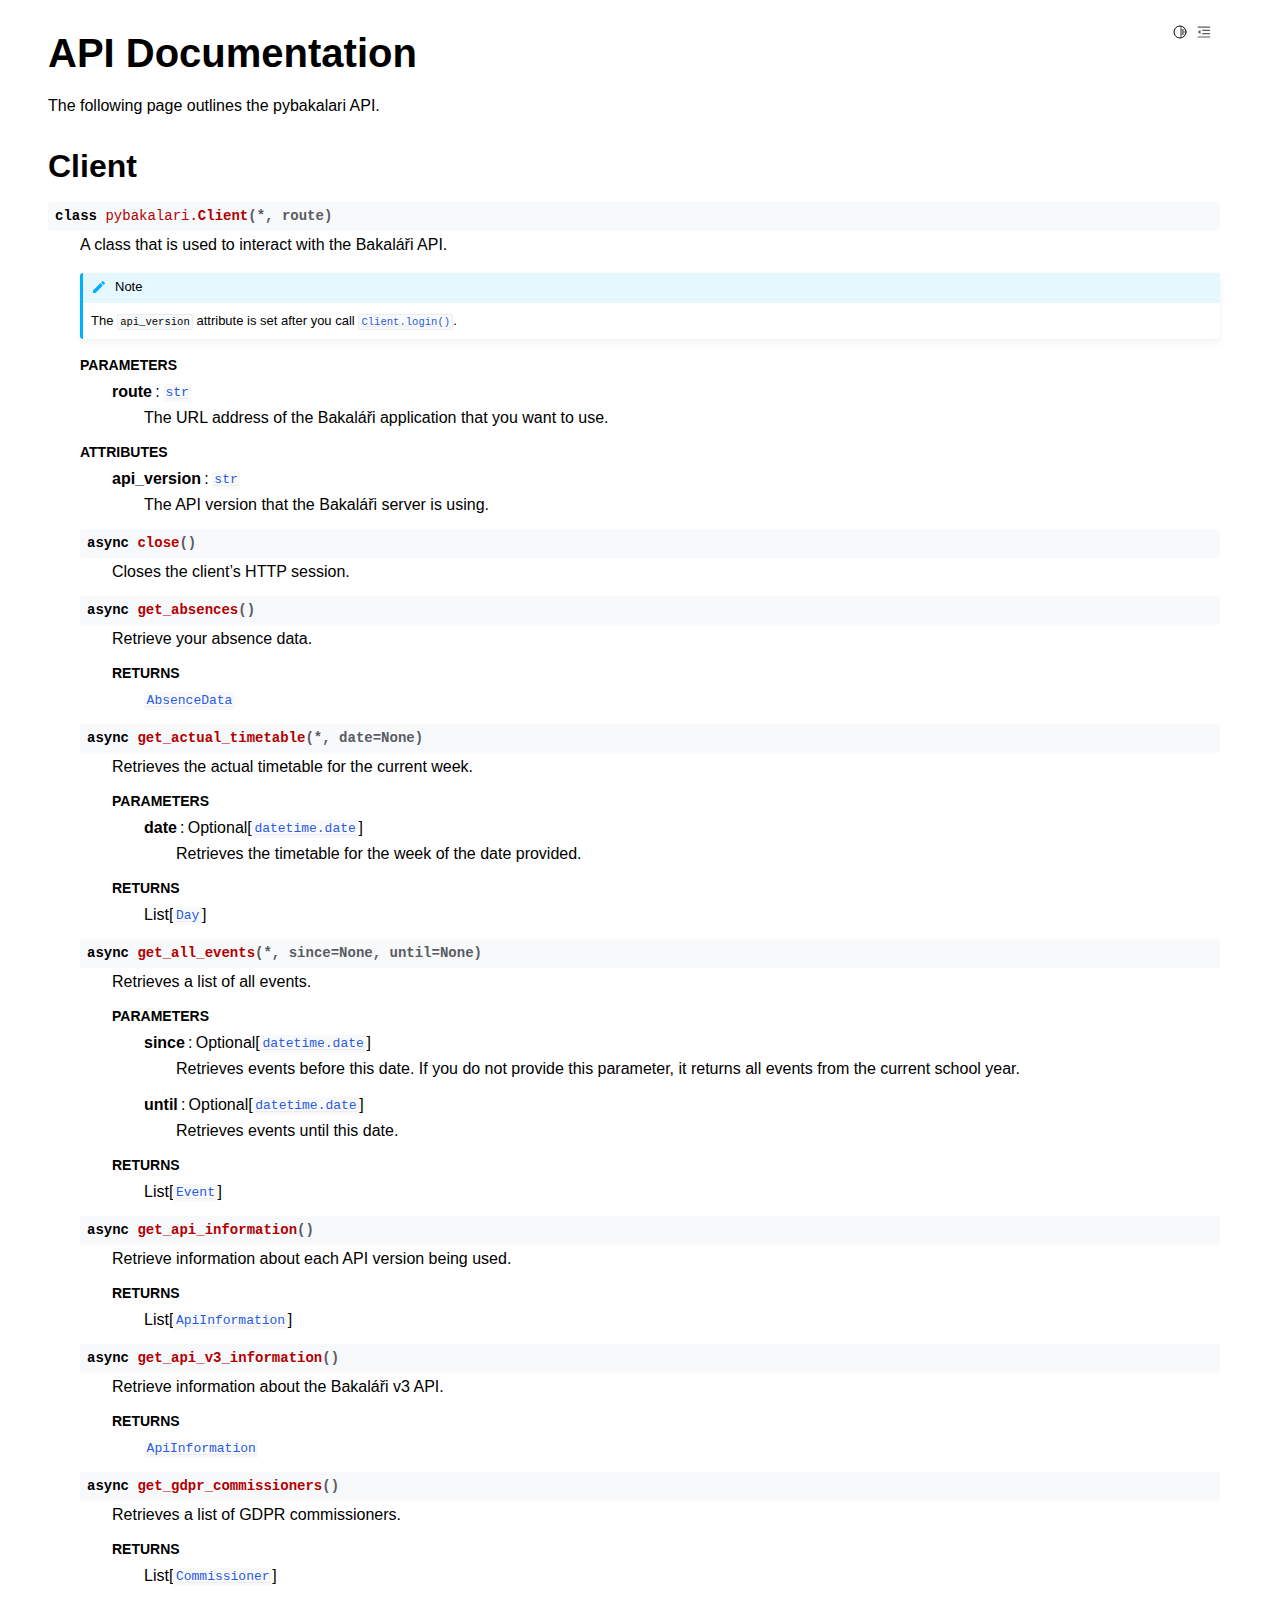
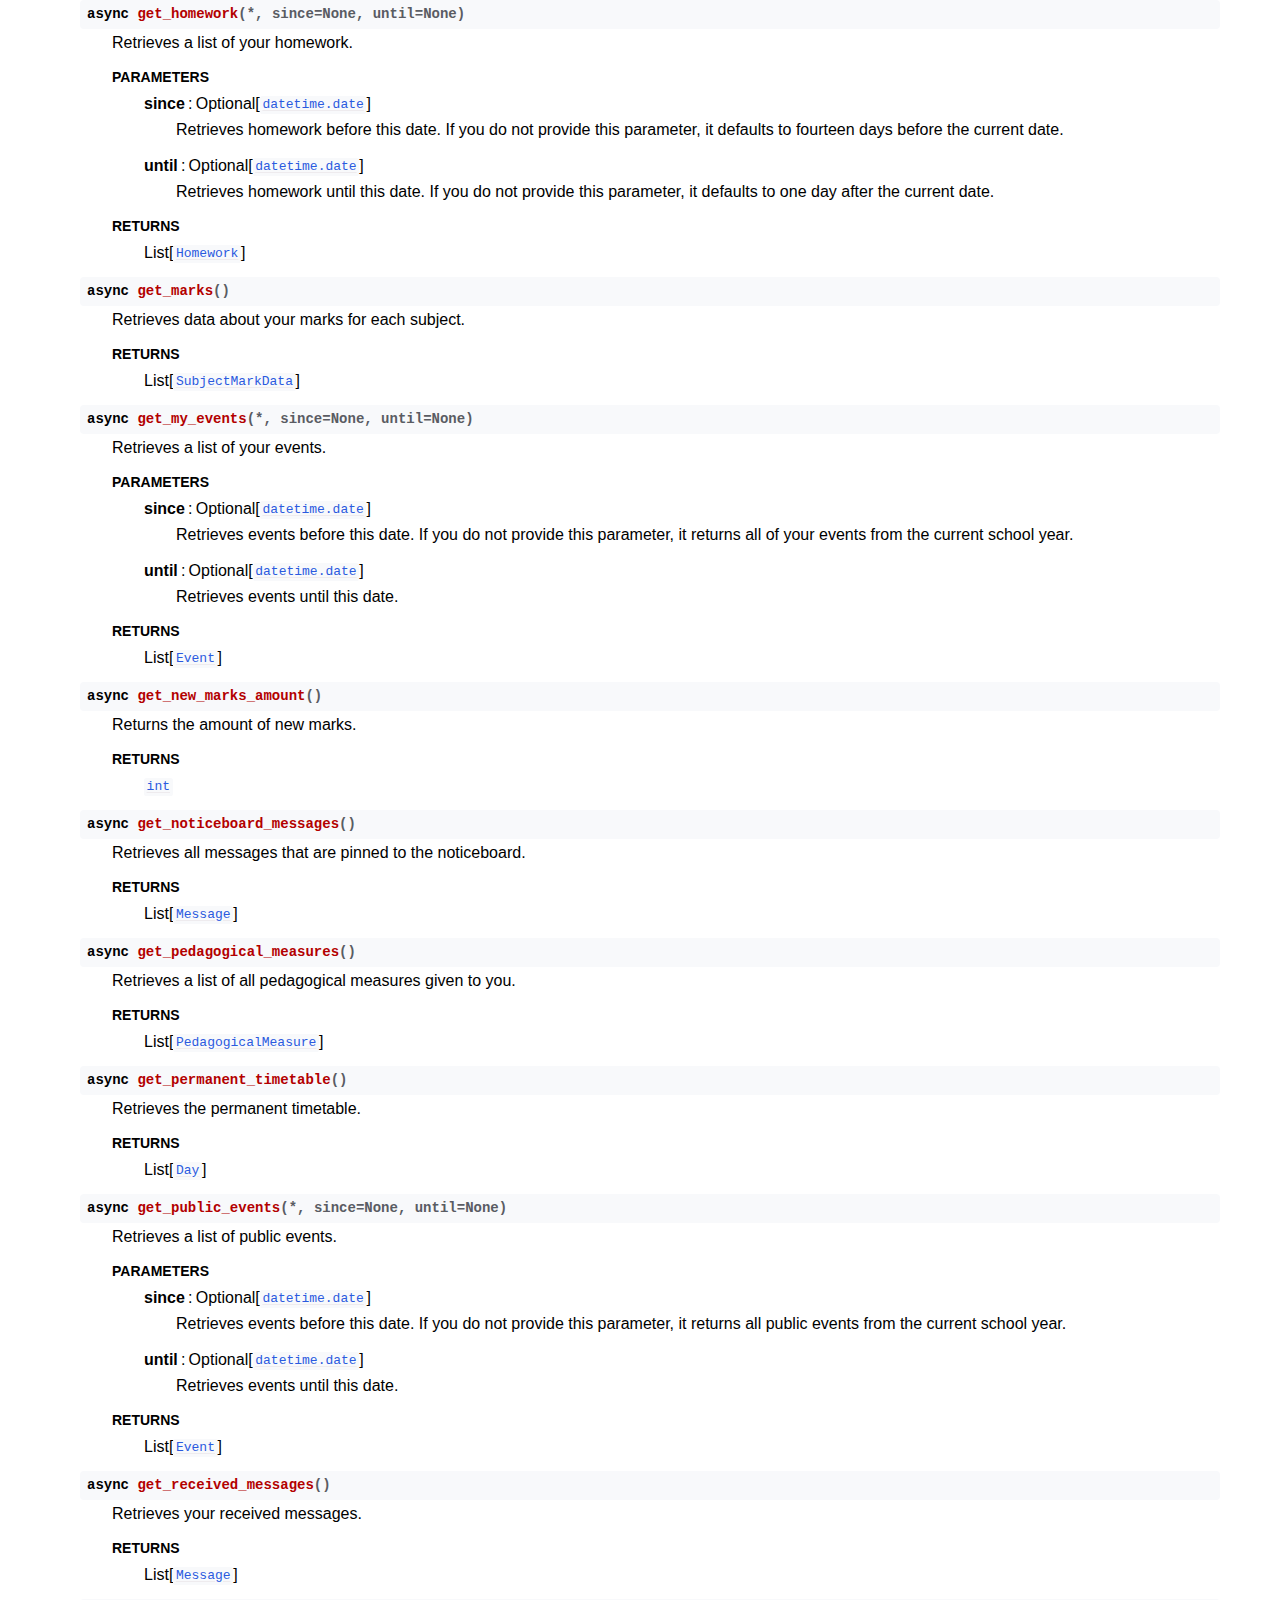
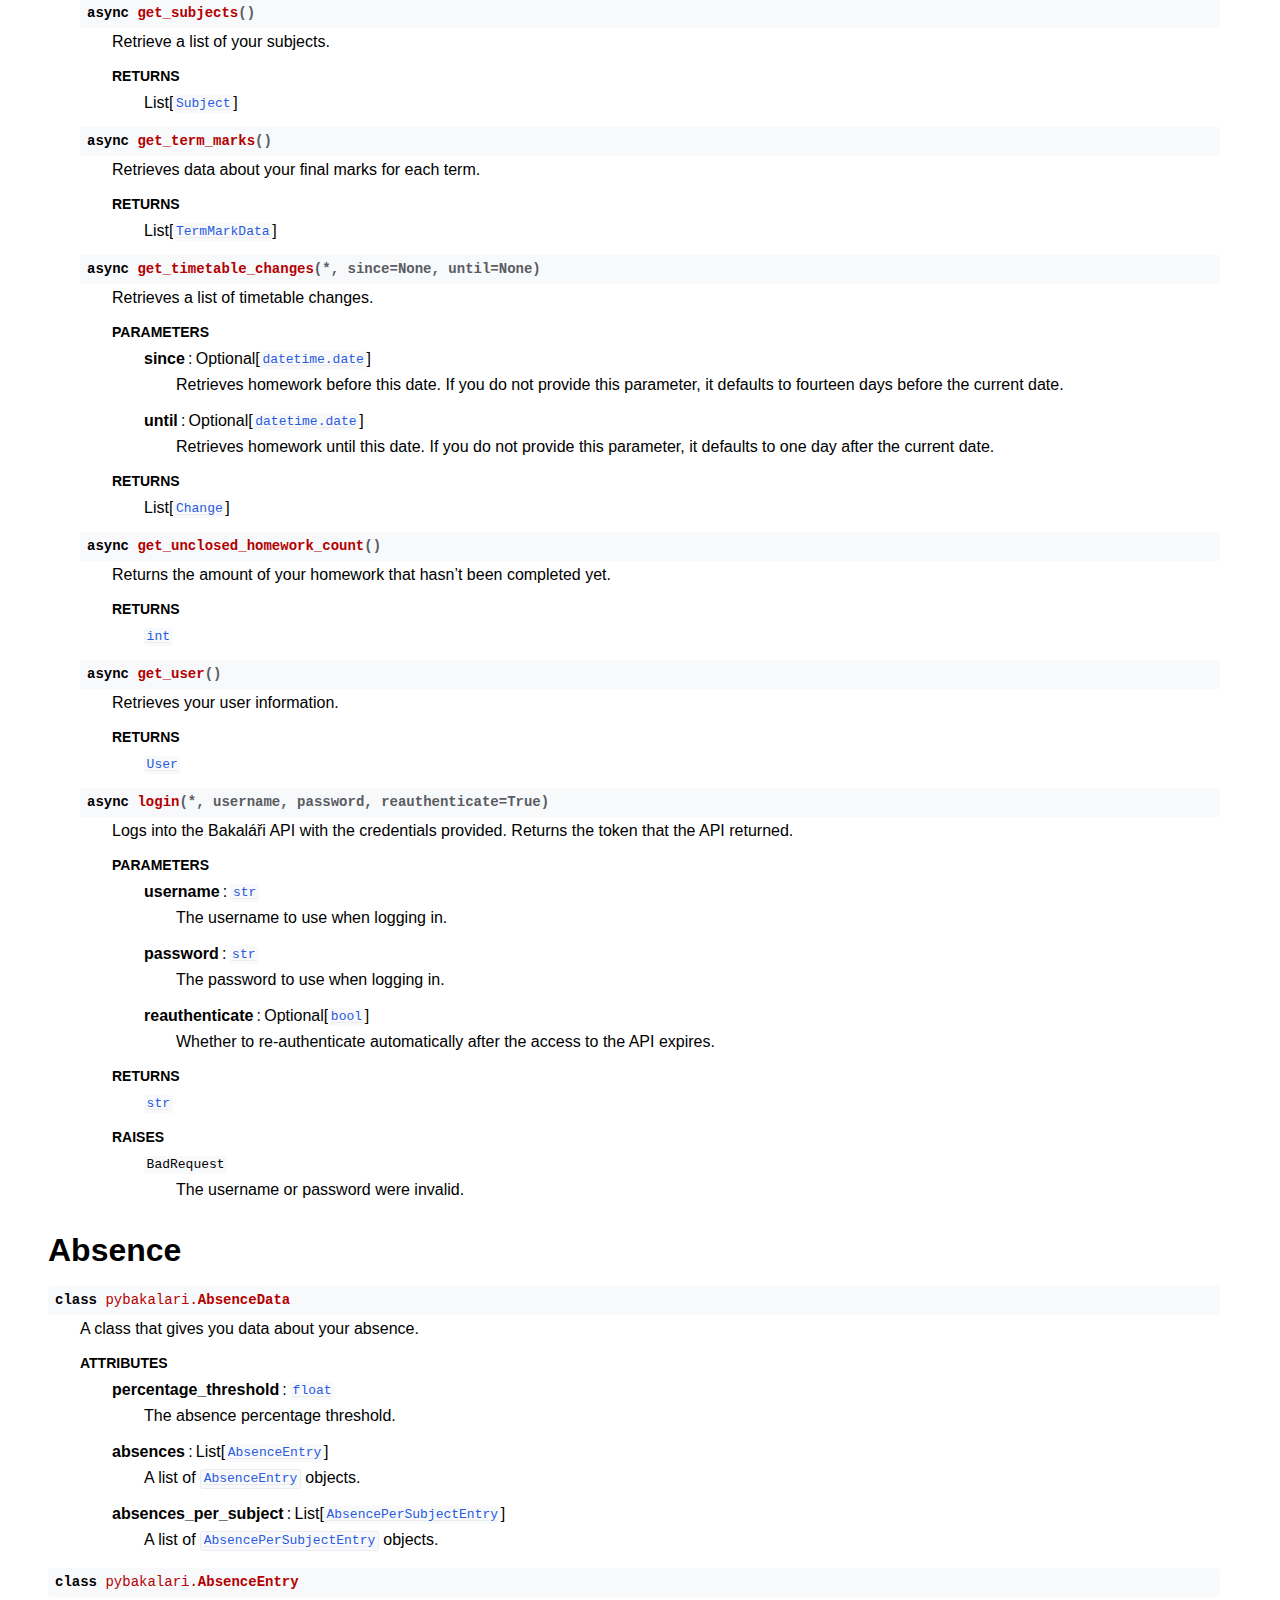
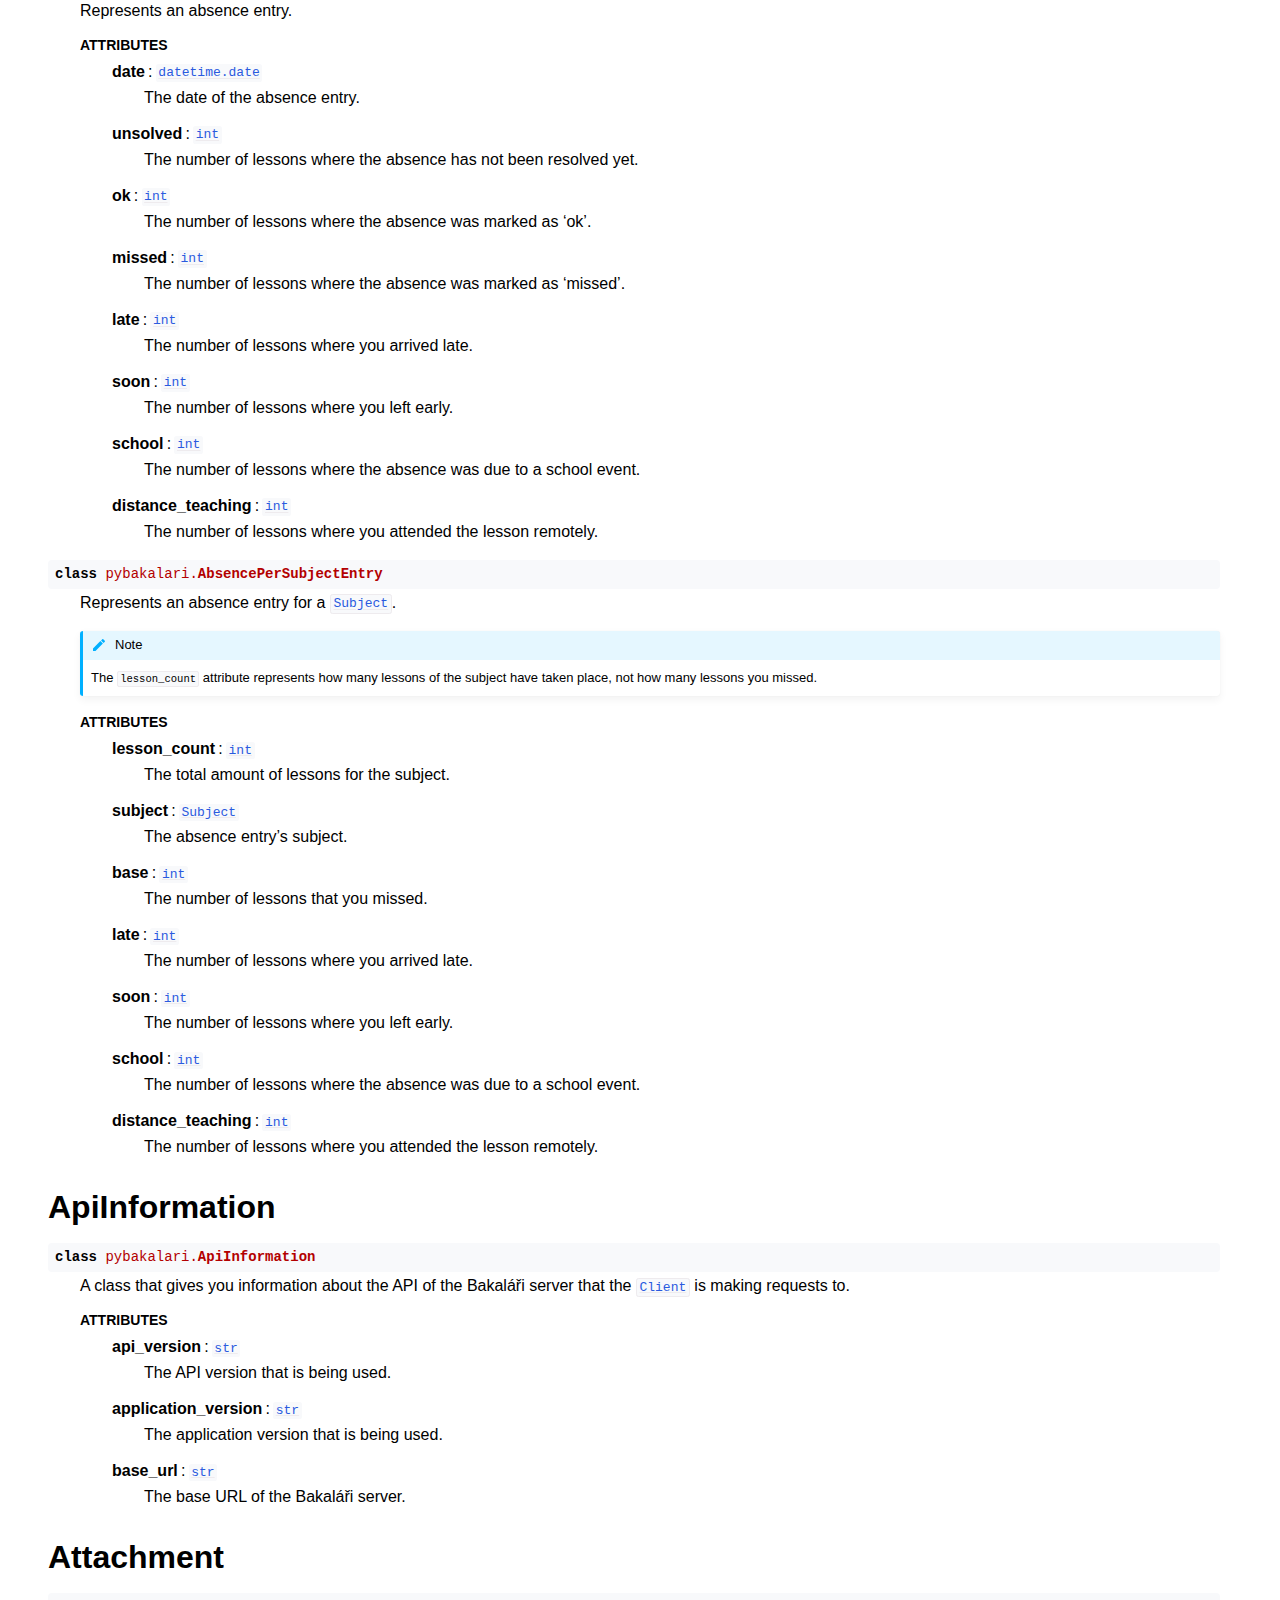
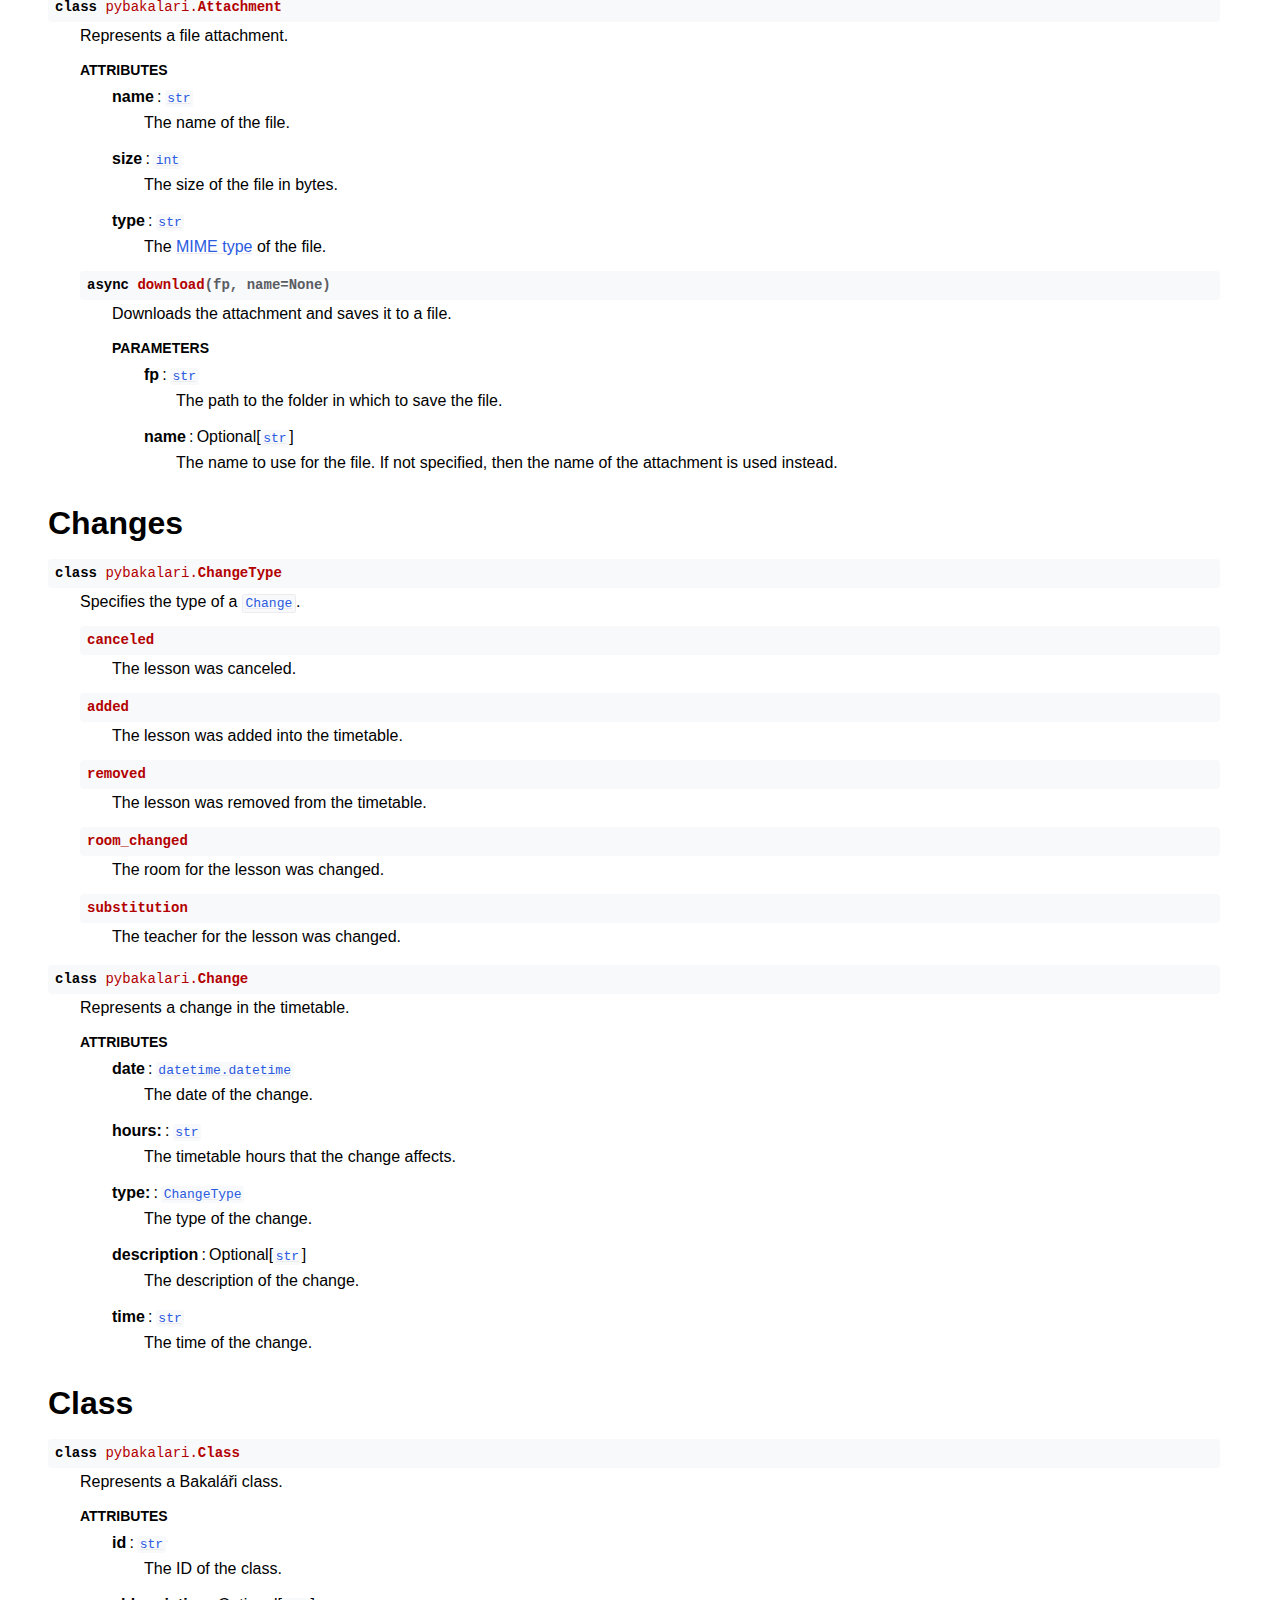
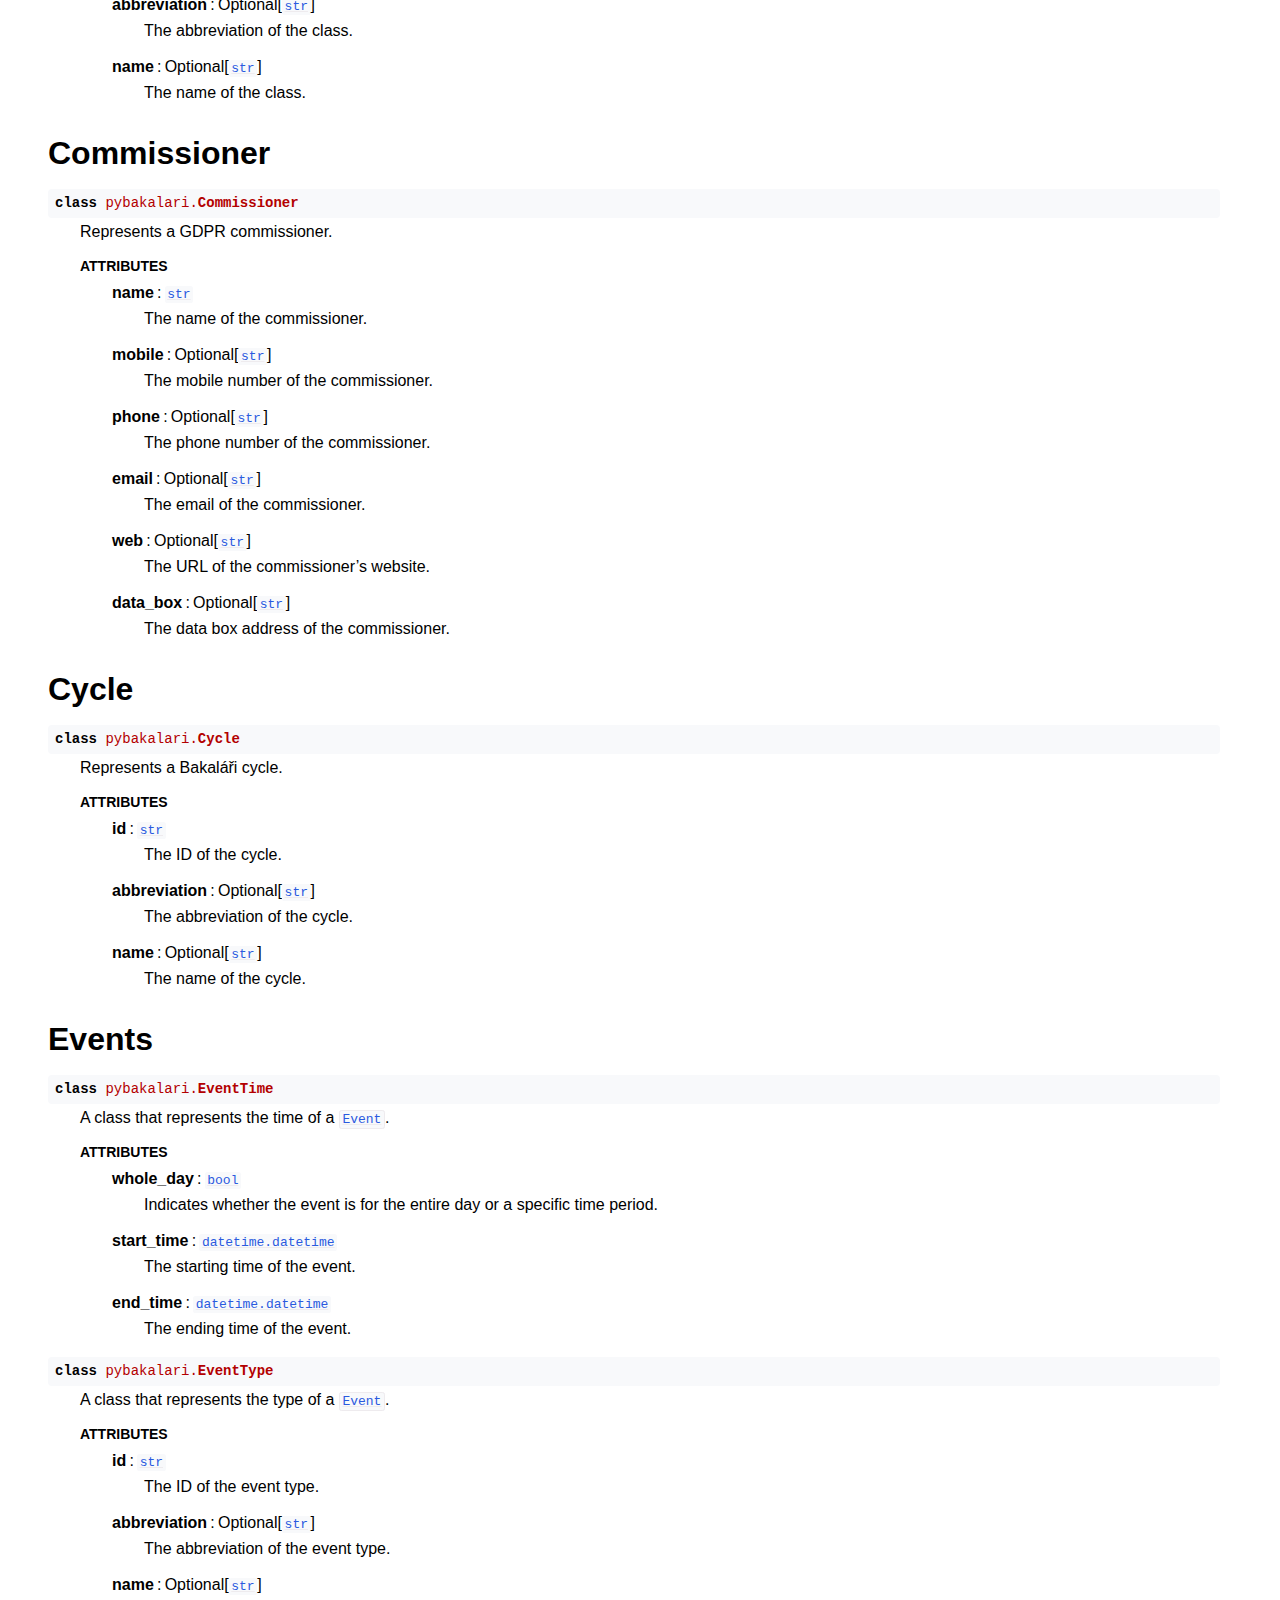
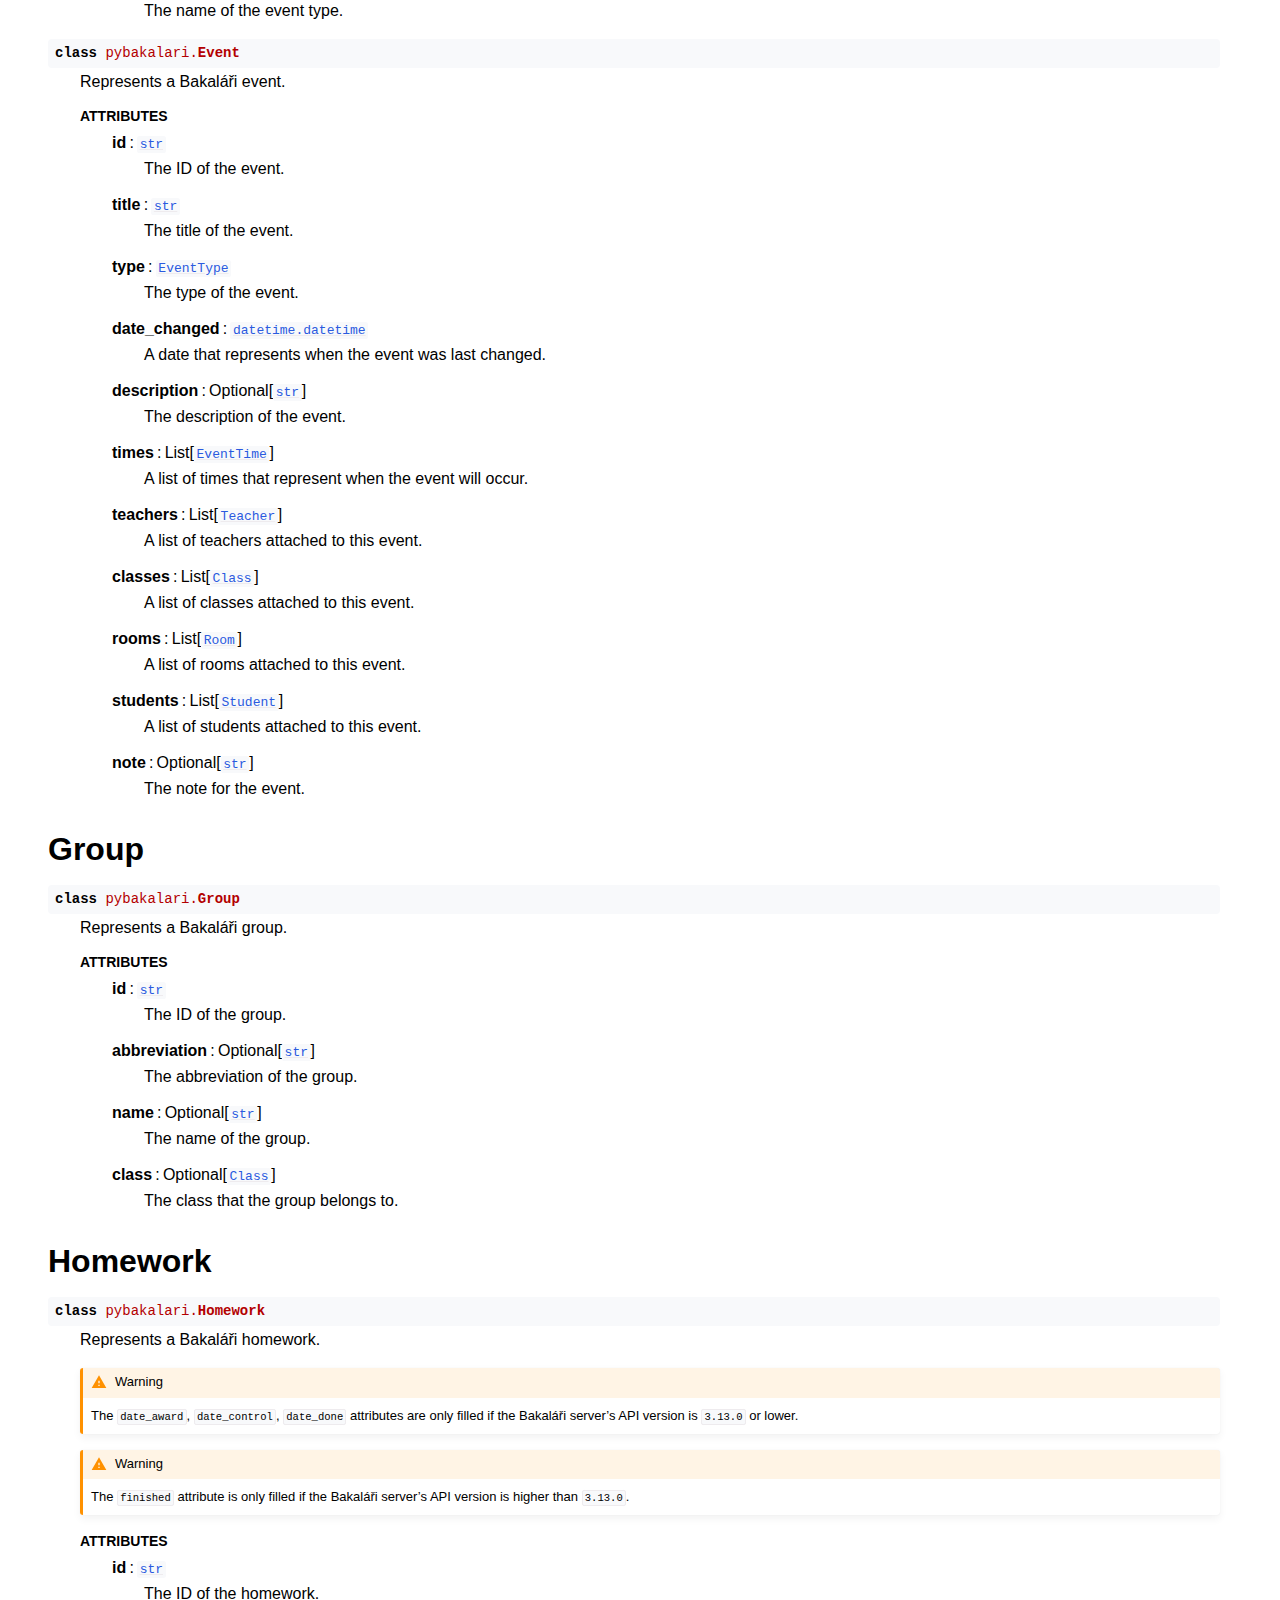
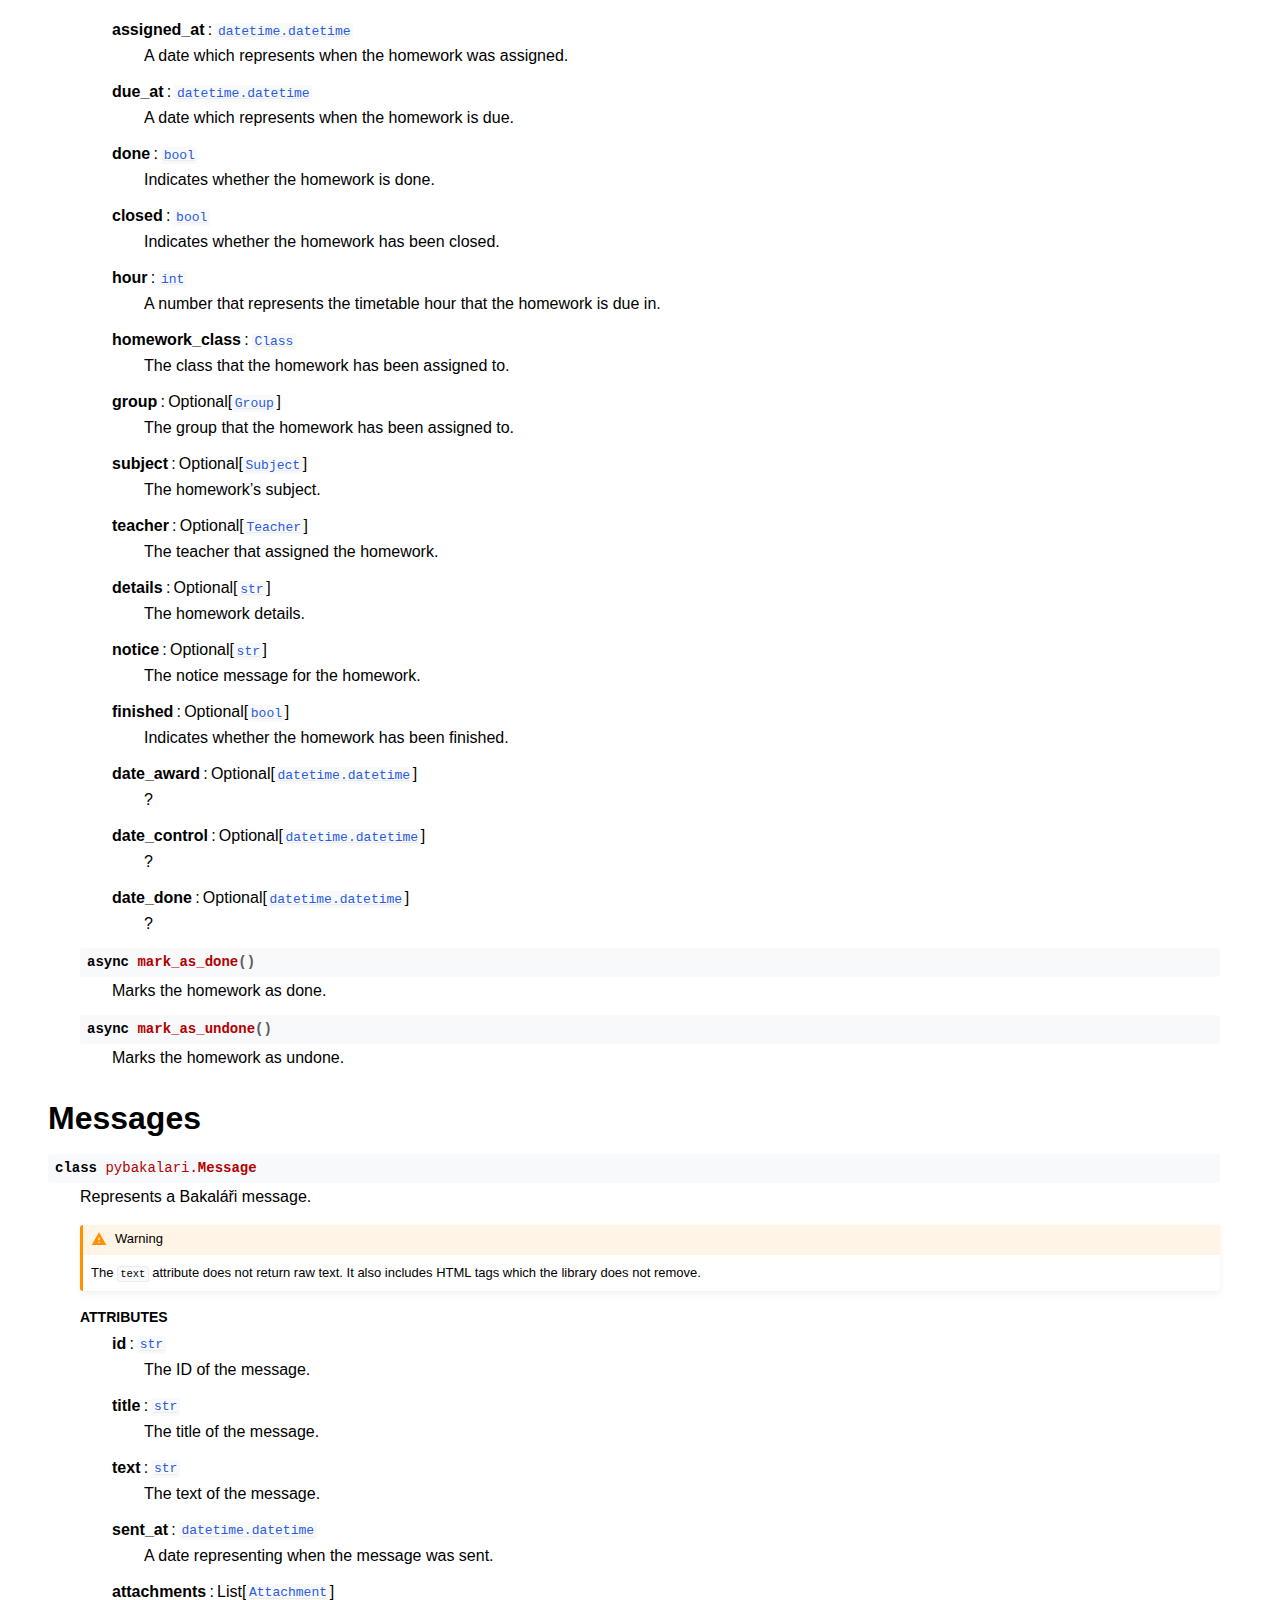
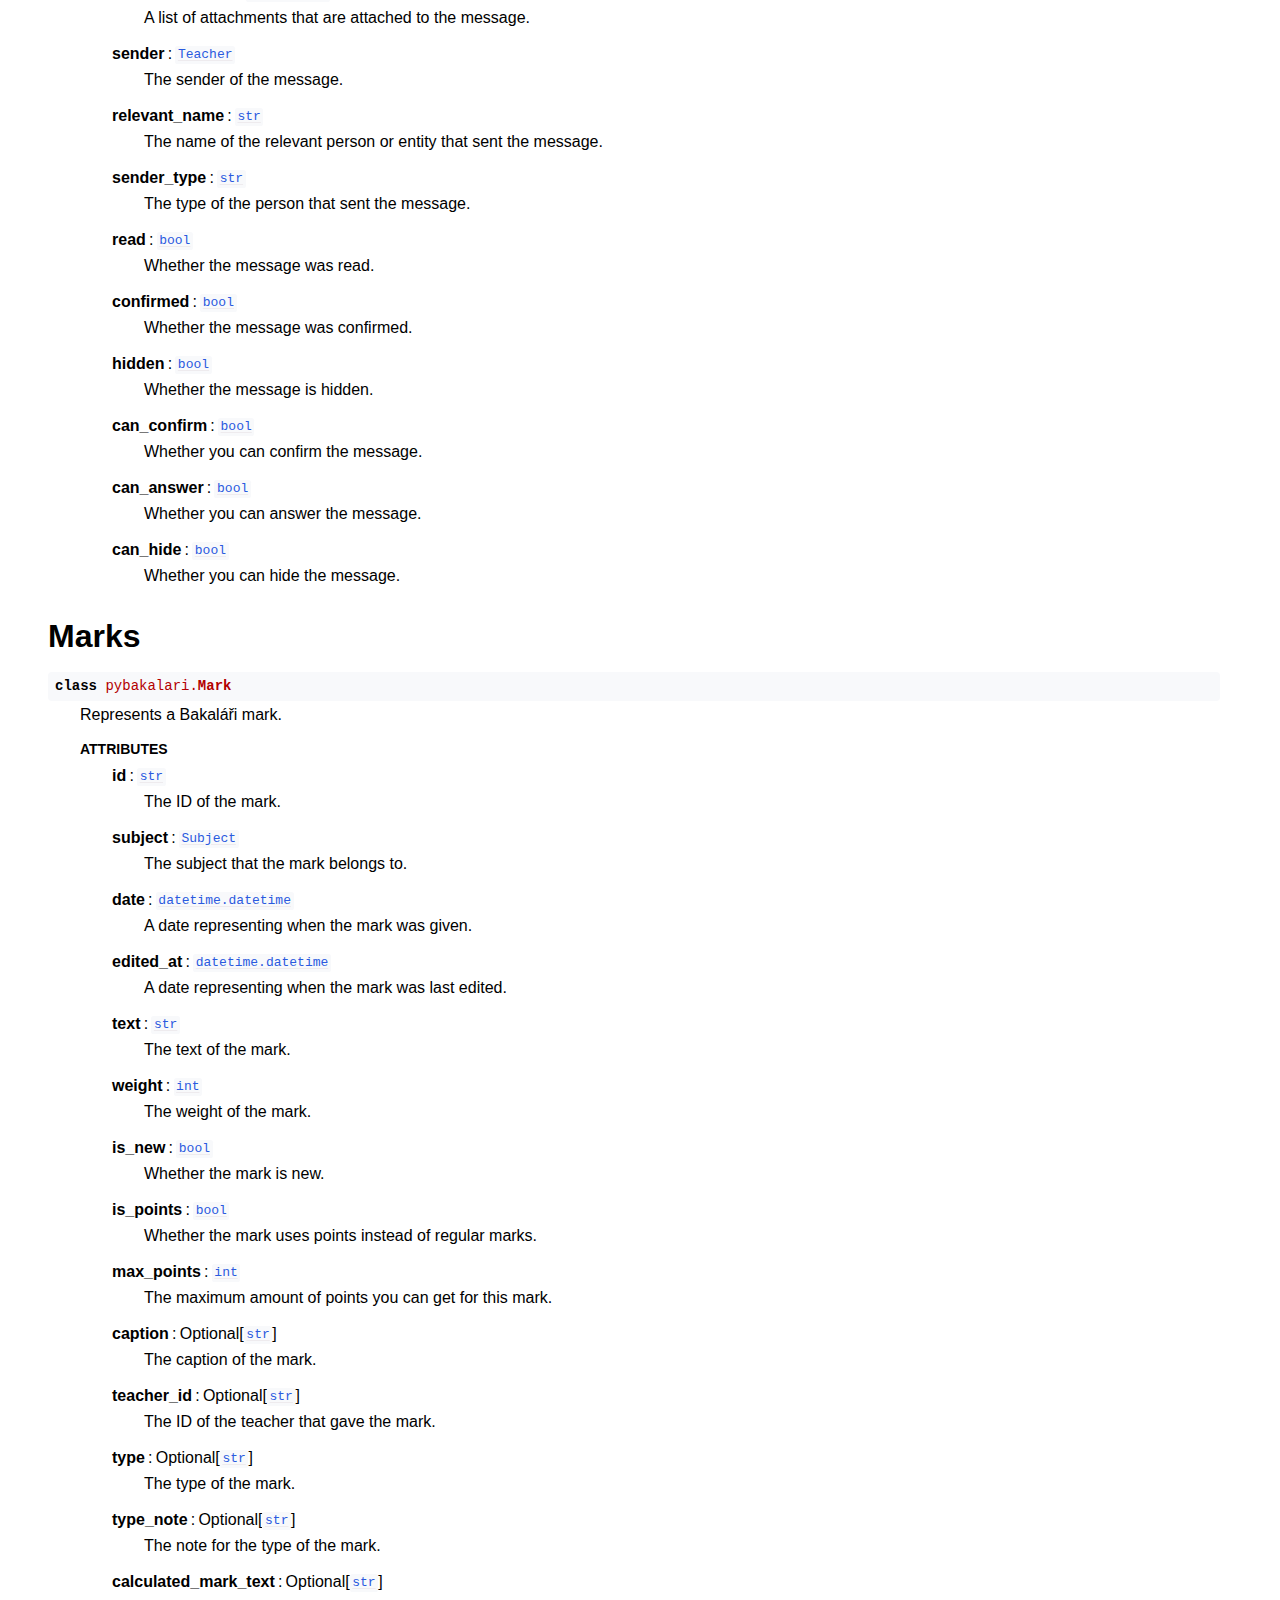
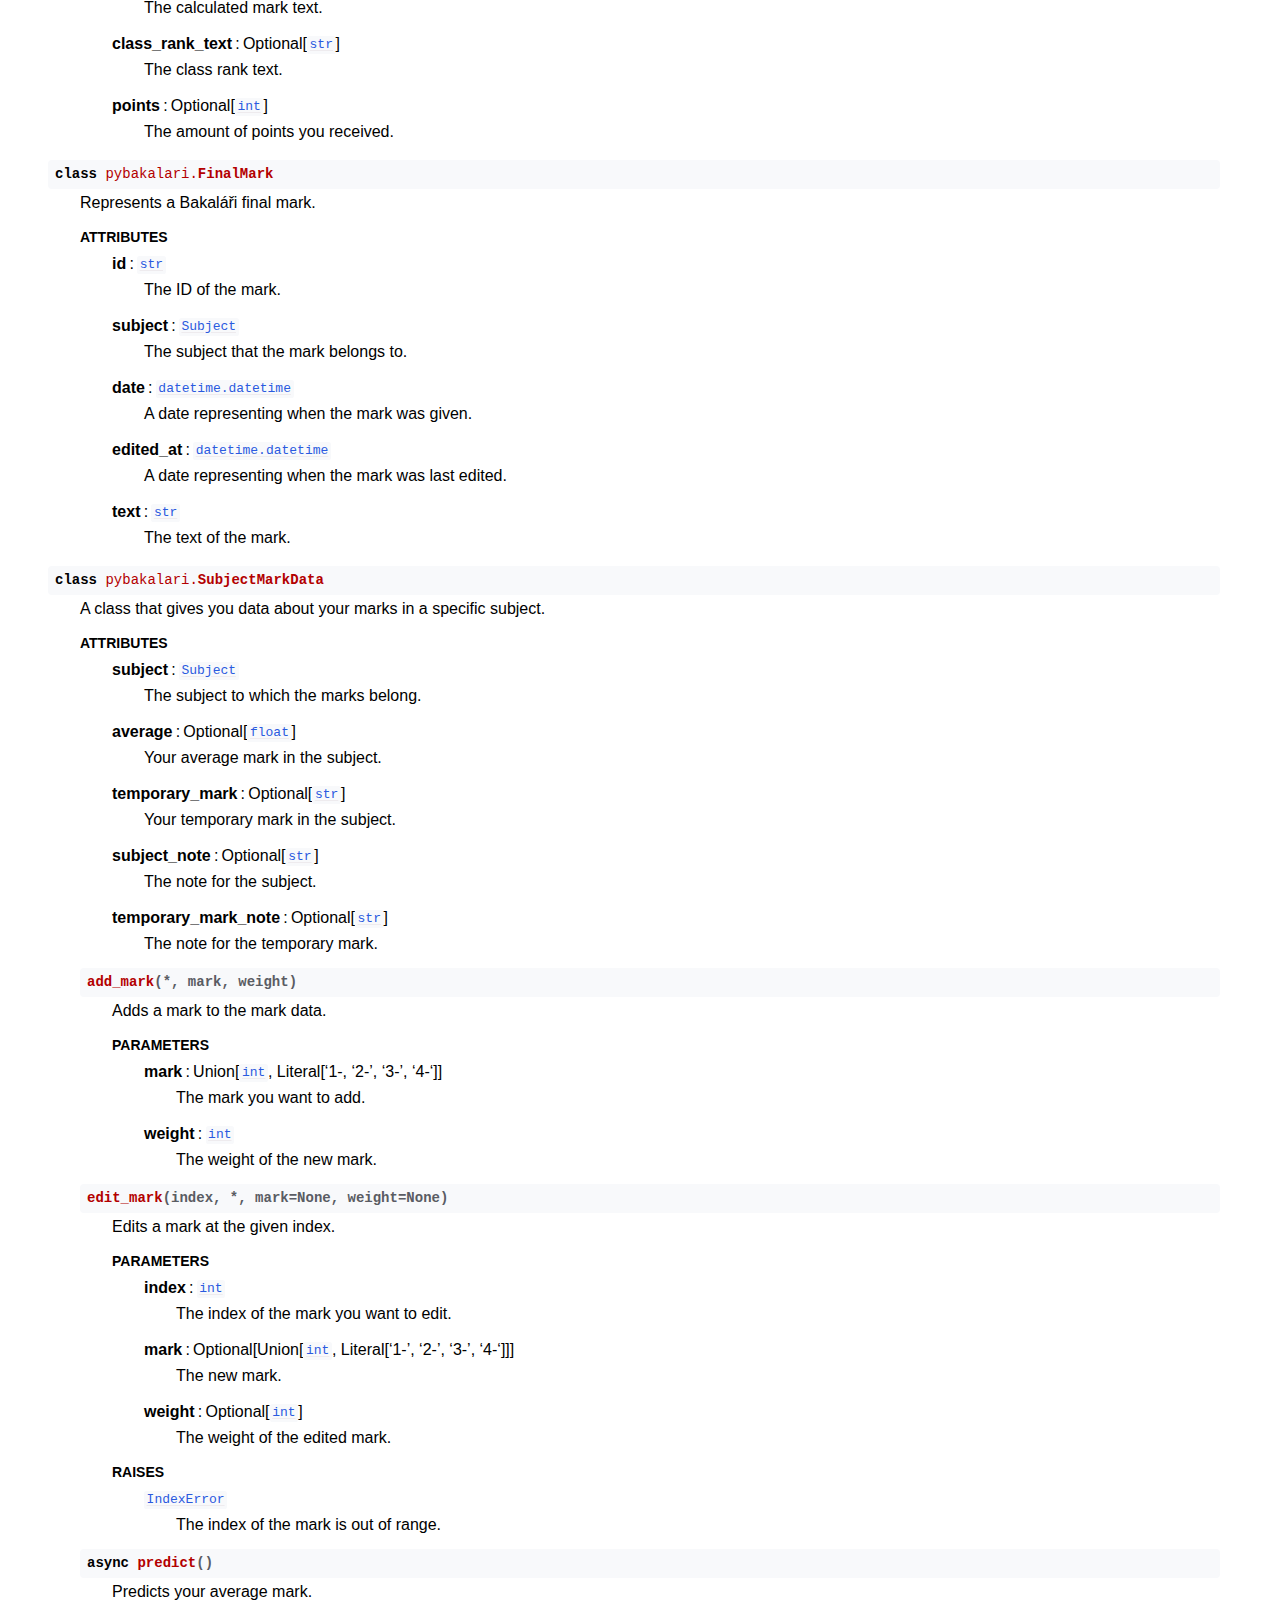
==== docs/_build/html/index.html @ c87682f7 "Initial commit" ====
<!doctype html>
<html class="no-js">
  <head><meta charset="utf-8"/>
    <meta name="viewport" content="width=device-width,initial-scale=1"/>
    <meta name="color-scheme" content="light dark"><meta name="generator" content="Docutils 0.17.1: http://docutils.sourceforge.net/" />
<link rel="index" title="Index" href="genindex.html" /><link rel="search" title="Search" href="search.html" />

    <meta name="generator" content="sphinx-4.5.0, furo 2022.06.21"/>
        <title>pybakalari 1.0.0 documentation</title>
      <link rel="stylesheet" type="text/css" href="_static/pygments.css" />
    <link rel="stylesheet" type="text/css" href="_static/styles/furo.css?digest=40978830699223671f4072448e654b5958f38b89" />
    <link rel="stylesheet" type="text/css" href="_static/styles/furo-extensions.css?digest=30d1aed668e5c3a91c3e3bf6a60b675221979f0e" />
    <link rel="stylesheet" type="text/css" href="_static/css/custom.css" />
    
    


<style>
  body {
    --color-code-background: #f8f8f8;
  --color-code-foreground: black;
  
  }
  @media not print {
    body[data-theme="dark"] {
      --color-code-background: #202020;
  --color-code-foreground: #d0d0d0;
  
    }
    @media (prefers-color-scheme: dark) {
      body:not([data-theme="light"]) {
        --color-code-background: #202020;
  --color-code-foreground: #d0d0d0;
  
      }
    }
  }
</style></head>
  <body>
    
    <script>
      document.body.dataset.theme = localStorage.getItem("theme") || "auto";
    </script>
    

<svg xmlns="http://www.w3.org/2000/svg" style="display: none;">
  <symbol id="svg-toc" viewBox="0 0 24 24">
    <title>Contents</title>
    <svg stroke="currentColor" fill="currentColor" stroke-width="0" viewBox="0 0 1024 1024">
      <path d="M408 442h480c4.4 0 8-3.6 8-8v-56c0-4.4-3.6-8-8-8H408c-4.4 0-8 3.6-8 8v56c0 4.4 3.6 8 8 8zm-8 204c0 4.4 3.6 8 8 8h480c4.4 0 8-3.6 8-8v-56c0-4.4-3.6-8-8-8H408c-4.4 0-8 3.6-8 8v56zm504-486H120c-4.4 0-8 3.6-8 8v56c0 4.4 3.6 8 8 8h784c4.4 0 8-3.6 8-8v-56c0-4.4-3.6-8-8-8zm0 632H120c-4.4 0-8 3.6-8 8v56c0 4.4 3.6 8 8 8h784c4.4 0 8-3.6 8-8v-56c0-4.4-3.6-8-8-8zM115.4 518.9L271.7 642c5.8 4.6 14.4.5 14.4-6.9V388.9c0-7.4-8.5-11.5-14.4-6.9L115.4 505.1a8.74 8.74 0 0 0 0 13.8z"/>
    </svg>
  </symbol>
  <symbol id="svg-menu" viewBox="0 0 24 24">
    <title>Menu</title>
    <svg xmlns="http://www.w3.org/2000/svg" viewBox="0 0 24 24" fill="none" stroke="currentColor"
      stroke-width="2" stroke-linecap="round" stroke-linejoin="round" class="feather-menu">
      <line x1="3" y1="12" x2="21" y2="12"></line>
      <line x1="3" y1="6" x2="21" y2="6"></line>
      <line x1="3" y1="18" x2="21" y2="18"></line>
    </svg>
  </symbol>
  <symbol id="svg-arrow-right" viewBox="0 0 24 24">
    <title>Expand</title>
    <svg xmlns="http://www.w3.org/2000/svg" viewBox="0 0 24 24" fill="none" stroke="currentColor"
      stroke-width="2" stroke-linecap="round" stroke-linejoin="round" class="feather-chevron-right">
      <polyline points="9 18 15 12 9 6"></polyline>
    </svg>
  </symbol>
  <symbol id="svg-sun" viewBox="0 0 24 24">
    <title>Light mode</title>
    <svg xmlns="http://www.w3.org/2000/svg" viewBox="0 0 24 24" fill="none" stroke="currentColor"
      stroke-width="1.5" stroke-linecap="round" stroke-linejoin="round" class="feather-sun">
      <circle cx="12" cy="12" r="5"></circle>
      <line x1="12" y1="1" x2="12" y2="3"></line>
      <line x1="12" y1="21" x2="12" y2="23"></line>
      <line x1="4.22" y1="4.22" x2="5.64" y2="5.64"></line>
      <line x1="18.36" y1="18.36" x2="19.78" y2="19.78"></line>
      <line x1="1" y1="12" x2="3" y2="12"></line>
      <line x1="21" y1="12" x2="23" y2="12"></line>
      <line x1="4.22" y1="19.78" x2="5.64" y2="18.36"></line>
      <line x1="18.36" y1="5.64" x2="19.78" y2="4.22"></line>
    </svg>
  </symbol>
  <symbol id="svg-moon" viewBox="0 0 24 24">
    <title>Dark mode</title>
    <svg xmlns="http://www.w3.org/2000/svg" viewBox="0 0 24 24" fill="none" stroke="currentColor"
      stroke-width="1.5" stroke-linecap="round" stroke-linejoin="round" class="icon-tabler-moon">
      <path stroke="none" d="M0 0h24v24H0z" fill="none" />
      <path d="M12 3c.132 0 .263 0 .393 0a7.5 7.5 0 0 0 7.92 12.446a9 9 0 1 1 -8.313 -12.454z" />
    </svg>
  </symbol>
  <symbol id="svg-sun-half" viewBox="0 0 24 24">
    <title>Auto light/dark mode</title>
    <svg xmlns="http://www.w3.org/2000/svg" viewBox="0 0 24 24" fill="none" stroke="currentColor"
      stroke-width="1.5" stroke-linecap="round" stroke-linejoin="round" class="icon-tabler-shadow">
      <path stroke="none" d="M0 0h24v24H0z" fill="none"/>
      <circle cx="12" cy="12" r="9" />
      <path d="M13 12h5" />
      <path d="M13 15h4" />
      <path d="M13 18h1" />
      <path d="M13 9h4" />
      <path d="M13 6h1" />
    </svg>
  </symbol>
</svg>

<input type="checkbox" class="sidebar-toggle" name="__navigation" id="__navigation">
<input type="checkbox" class="sidebar-toggle" name="__toc" id="__toc">
<label class="overlay sidebar-overlay" for="__navigation">
  <div class="visually-hidden">Hide navigation sidebar</div>
</label>
<label class="overlay toc-overlay" for="__toc">
  <div class="visually-hidden">Hide table of contents sidebar</div>
</label>



<div class="page">
  <header class="mobile-header">
    <div class="header-left">
    </div>
    <div class="header-center">
      <a href="#"><div class="brand">pybakalari 1.0.0 documentation</div></a>
    </div>
    <div class="header-right">
      <div class="theme-toggle-container theme-toggle-header">
        <button class="theme-toggle">
          <div class="visually-hidden">Toggle Light / Dark / Auto color theme</div>
          <svg class="theme-icon-when-auto"><use href="#svg-sun-half"></use></svg>
          <svg class="theme-icon-when-dark"><use href="#svg-moon"></use></svg>
          <svg class="theme-icon-when-light"><use href="#svg-sun"></use></svg>
        </button>
      </div>
      <label class="toc-overlay-icon toc-header-icon" for="__toc">
        <div class="visually-hidden">Toggle table of contents sidebar</div>
        <i class="icon"><svg><use href="#svg-toc"></use></svg></i>
      </label>
    </div>
  </header>
  <div class="main">
    <div class="content">
      <div class="article-container">
        <a href="#" class="back-to-top muted-link">
          <svg xmlns="http://www.w3.org/2000/svg" viewBox="0 0 24 24">
            <path d="M13 20h-2V8l-5.5 5.5-1.42-1.42L12 4.16l7.92 7.92-1.42 1.42L13 8v12z"></path>
          </svg>
          <span>Back to top</span>
        </a>
        <div class="content-icon-container">
          <div class="theme-toggle-container theme-toggle-content">
            <button class="theme-toggle">
              <div class="visually-hidden">Toggle Light / Dark / Auto color theme</div>
              <svg class="theme-icon-when-auto"><use href="#svg-sun-half"></use></svg>
              <svg class="theme-icon-when-dark"><use href="#svg-moon"></use></svg>
              <svg class="theme-icon-when-light"><use href="#svg-sun"></use></svg>
            </button>
          </div>
          <label class="toc-overlay-icon toc-content-icon" for="__toc">
            <div class="visually-hidden">Toggle table of contents sidebar</div>
            <i class="icon"><svg><use href="#svg-toc"></use></svg></i>
          </label>
        </div>
        <article role="main">
          <section id="api-documentation">
<h1>API Documentation<a class="headerlink" href="#api-documentation" title="Permalink to this headline">#</a></h1>
<p>The following page outlines the pybakalari API.</p>
<section id="client">
<h2>Client<a class="headerlink" href="#client" title="Permalink to this headline">#</a></h2>
<dl class="py class">
<dt class="sig sig-object py" id="pybakalari.Client">
<em class="property"><span class="pre">class</span><span class="w"> </span></em><span class="sig-prename descclassname"><span class="pre">pybakalari.</span></span><span class="sig-name descname"><span class="pre">Client</span></span><span class="sig-paren">(</span><em class="sig-param"><span class="o"><span class="pre">*</span></span></em>, <em class="sig-param"><span class="n"><span class="pre">route</span></span></em><span class="sig-paren">)</span><a class="headerlink" href="#pybakalari.Client" title="Permalink to this definition">#</a></dt>
<dd><p>A class that is used to interact with the Bakaláři API.</p>
<div class="admonition note">
<p class="admonition-title">Note</p>
<p>The <code class="xref py py-attr docutils literal notranslate"><span class="pre">api_version</span></code> attribute is set after you call <a class="reference internal" href="#pybakalari.Client.login" title="pybakalari.Client.login"><code class="xref py py-meth docutils literal notranslate"><span class="pre">Client.login()</span></code></a>.</p>
</div>
<dl class="field-list">
<dt class="field-odd">Parameters</dt>
<dd class="field-odd"><dl>
<dt><strong>route</strong><span class="classifier"><a class="reference external" href="https://docs.python.org/3/library/stdtypes.html#str" title="(in Python v3.10)"><code class="xref py py-class docutils literal notranslate"><span class="pre">str</span></code></a></span></dt><dd><p>The URL address of the Bakaláři application that you want to use.</p>
</dd>
</dl>
</dd>
<dt class="field-even">Attributes</dt>
<dd class="field-even"><dl>
<dt><strong>api_version</strong><span class="classifier"><a class="reference external" href="https://docs.python.org/3/library/stdtypes.html#str" title="(in Python v3.10)"><code class="xref py py-class docutils literal notranslate"><span class="pre">str</span></code></a></span></dt><dd><p>The API version that the Bakaláři server is using.</p>
</dd>
</dl>
</dd>
</dl>
<dl class="py method">
<dt class="sig sig-object py" id="pybakalari.Client.close">
<em class="property"><span class="pre">async</span><span class="w"> </span></em><span class="sig-name descname"><span class="pre">close</span></span><span class="sig-paren">(</span><span class="sig-paren">)</span><a class="headerlink" href="#pybakalari.Client.close" title="Permalink to this definition">#</a></dt>
<dd><p>Closes the client’s HTTP session.</p>
</dd></dl>

<dl class="py method">
<dt class="sig sig-object py" id="pybakalari.Client.get_absences">
<em class="property"><span class="pre">async</span><span class="w"> </span></em><span class="sig-name descname"><span class="pre">get_absences</span></span><span class="sig-paren">(</span><span class="sig-paren">)</span><a class="headerlink" href="#pybakalari.Client.get_absences" title="Permalink to this definition">#</a></dt>
<dd><p>Retrieve your absence data.</p>
<dl class="field-list simple">
<dt class="field-odd">Returns</dt>
<dd class="field-odd"><dl class="simple">
<dt><a class="reference internal" href="#pybakalari.AbsenceData" title="pybakalari.AbsenceData"><code class="xref py py-class docutils literal notranslate"><span class="pre">AbsenceData</span></code></a></dt><dd></dd>
</dl>
</dd>
</dl>
</dd></dl>

<dl class="py method">
<dt class="sig sig-object py" id="pybakalari.Client.get_actual_timetable">
<em class="property"><span class="pre">async</span><span class="w"> </span></em><span class="sig-name descname"><span class="pre">get_actual_timetable</span></span><span class="sig-paren">(</span><em class="sig-param"><span class="o"><span class="pre">*</span></span></em>, <em class="sig-param"><span class="n"><span class="pre">date</span></span><span class="o"><span class="pre">=</span></span><span class="default_value"><span class="pre">None</span></span></em><span class="sig-paren">)</span><a class="headerlink" href="#pybakalari.Client.get_actual_timetable" title="Permalink to this definition">#</a></dt>
<dd><p>Retrieves the actual timetable for the current week.</p>
<dl class="field-list">
<dt class="field-odd">Parameters</dt>
<dd class="field-odd"><dl>
<dt><strong>date</strong><span class="classifier">Optional[<a class="reference external" href="https://docs.python.org/3/library/datetime.html#datetime.date" title="(in Python v3.10)"><code class="xref py py-class docutils literal notranslate"><span class="pre">datetime.date</span></code></a>]</span></dt><dd><p>Retrieves the timetable for the week of the date provided.</p>
</dd>
</dl>
</dd>
<dt class="field-even">Returns</dt>
<dd class="field-even"><dl class="simple">
<dt>List[<a class="reference internal" href="#pybakalari.Day" title="pybakalari.Day"><code class="xref py py-class docutils literal notranslate"><span class="pre">Day</span></code></a>]</dt><dd></dd>
</dl>
</dd>
</dl>
</dd></dl>

<dl class="py method">
<dt class="sig sig-object py" id="pybakalari.Client.get_all_events">
<em class="property"><span class="pre">async</span><span class="w"> </span></em><span class="sig-name descname"><span class="pre">get_all_events</span></span><span class="sig-paren">(</span><em class="sig-param"><span class="o"><span class="pre">*</span></span></em>, <em class="sig-param"><span class="n"><span class="pre">since</span></span><span class="o"><span class="pre">=</span></span><span class="default_value"><span class="pre">None</span></span></em>, <em class="sig-param"><span class="n"><span class="pre">until</span></span><span class="o"><span class="pre">=</span></span><span class="default_value"><span class="pre">None</span></span></em><span class="sig-paren">)</span><a class="headerlink" href="#pybakalari.Client.get_all_events" title="Permalink to this definition">#</a></dt>
<dd><p>Retrieves a list of all events.</p>
<dl class="field-list">
<dt class="field-odd">Parameters</dt>
<dd class="field-odd"><dl>
<dt><strong>since</strong><span class="classifier">Optional[<a class="reference external" href="https://docs.python.org/3/library/datetime.html#datetime.date" title="(in Python v3.10)"><code class="xref py py-class docutils literal notranslate"><span class="pre">datetime.date</span></code></a>]</span></dt><dd><p>Retrieves events before this date. If you do not provide this parameter, it returns all
events from the current school year.</p>
</dd>
<dt><strong>until</strong><span class="classifier">Optional[<a class="reference external" href="https://docs.python.org/3/library/datetime.html#datetime.date" title="(in Python v3.10)"><code class="xref py py-class docutils literal notranslate"><span class="pre">datetime.date</span></code></a>]</span></dt><dd><p>Retrieves events until this date.</p>
</dd>
</dl>
</dd>
<dt class="field-even">Returns</dt>
<dd class="field-even"><dl class="simple">
<dt>List[<a class="reference internal" href="#pybakalari.Event" title="pybakalari.Event"><code class="xref py py-class docutils literal notranslate"><span class="pre">Event</span></code></a>]</dt><dd></dd>
</dl>
</dd>
</dl>
</dd></dl>

<dl class="py method">
<dt class="sig sig-object py" id="pybakalari.Client.get_api_information">
<em class="property"><span class="pre">async</span><span class="w"> </span></em><span class="sig-name descname"><span class="pre">get_api_information</span></span><span class="sig-paren">(</span><span class="sig-paren">)</span><a class="headerlink" href="#pybakalari.Client.get_api_information" title="Permalink to this definition">#</a></dt>
<dd><p>Retrieve information about each API version being used.</p>
<dl class="field-list simple">
<dt class="field-odd">Returns</dt>
<dd class="field-odd"><dl class="simple">
<dt>List[<a class="reference internal" href="#pybakalari.ApiInformation" title="pybakalari.ApiInformation"><code class="xref py py-class docutils literal notranslate"><span class="pre">ApiInformation</span></code></a>]</dt><dd></dd>
</dl>
</dd>
</dl>
</dd></dl>

<dl class="py method">
<dt class="sig sig-object py" id="pybakalari.Client.get_api_v3_information">
<em class="property"><span class="pre">async</span><span class="w"> </span></em><span class="sig-name descname"><span class="pre">get_api_v3_information</span></span><span class="sig-paren">(</span><span class="sig-paren">)</span><a class="headerlink" href="#pybakalari.Client.get_api_v3_information" title="Permalink to this definition">#</a></dt>
<dd><p>Retrieve information about the Bakaláři v3 API.</p>
<dl class="field-list simple">
<dt class="field-odd">Returns</dt>
<dd class="field-odd"><dl class="simple">
<dt><a class="reference internal" href="#pybakalari.ApiInformation" title="pybakalari.ApiInformation"><code class="xref py py-class docutils literal notranslate"><span class="pre">ApiInformation</span></code></a></dt><dd></dd>
</dl>
</dd>
</dl>
</dd></dl>

<dl class="py method">
<dt class="sig sig-object py" id="pybakalari.Client.get_gdpr_commissioners">
<em class="property"><span class="pre">async</span><span class="w"> </span></em><span class="sig-name descname"><span class="pre">get_gdpr_commissioners</span></span><span class="sig-paren">(</span><span class="sig-paren">)</span><a class="headerlink" href="#pybakalari.Client.get_gdpr_commissioners" title="Permalink to this definition">#</a></dt>
<dd><p>Retrieves a list of GDPR commissioners.</p>
<dl class="field-list simple">
<dt class="field-odd">Returns</dt>
<dd class="field-odd"><dl class="simple">
<dt>List[<a class="reference internal" href="#pybakalari.Commissioner" title="pybakalari.Commissioner"><code class="xref py py-class docutils literal notranslate"><span class="pre">Commissioner</span></code></a>]</dt><dd></dd>
</dl>
</dd>
</dl>
</dd></dl>

<dl class="py method">
<dt class="sig sig-object py" id="pybakalari.Client.get_homework">
<em class="property"><span class="pre">async</span><span class="w"> </span></em><span class="sig-name descname"><span class="pre">get_homework</span></span><span class="sig-paren">(</span><em class="sig-param"><span class="o"><span class="pre">*</span></span></em>, <em class="sig-param"><span class="n"><span class="pre">since</span></span><span class="o"><span class="pre">=</span></span><span class="default_value"><span class="pre">None</span></span></em>, <em class="sig-param"><span class="n"><span class="pre">until</span></span><span class="o"><span class="pre">=</span></span><span class="default_value"><span class="pre">None</span></span></em><span class="sig-paren">)</span><a class="headerlink" href="#pybakalari.Client.get_homework" title="Permalink to this definition">#</a></dt>
<dd><p>Retrieves a list of your homework.</p>
<dl class="field-list">
<dt class="field-odd">Parameters</dt>
<dd class="field-odd"><dl>
<dt><strong>since</strong><span class="classifier">Optional[<a class="reference external" href="https://docs.python.org/3/library/datetime.html#datetime.date" title="(in Python v3.10)"><code class="xref py py-class docutils literal notranslate"><span class="pre">datetime.date</span></code></a>]</span></dt><dd><p>Retrieves homework before this date. If you do not provide this parameter, it defaults
to fourteen days before the current date.</p>
</dd>
<dt><strong>until</strong><span class="classifier">Optional[<a class="reference external" href="https://docs.python.org/3/library/datetime.html#datetime.date" title="(in Python v3.10)"><code class="xref py py-class docutils literal notranslate"><span class="pre">datetime.date</span></code></a>]</span></dt><dd><p>Retrieves homework until this date. If you do not provide this parameter, it defaults
to one day after the current date.</p>
</dd>
</dl>
</dd>
<dt class="field-even">Returns</dt>
<dd class="field-even"><dl class="simple">
<dt>List[<a class="reference internal" href="#pybakalari.Homework" title="pybakalari.Homework"><code class="xref py py-class docutils literal notranslate"><span class="pre">Homework</span></code></a>]</dt><dd></dd>
</dl>
</dd>
</dl>
</dd></dl>

<dl class="py method">
<dt class="sig sig-object py" id="pybakalari.Client.get_marks">
<em class="property"><span class="pre">async</span><span class="w"> </span></em><span class="sig-name descname"><span class="pre">get_marks</span></span><span class="sig-paren">(</span><span class="sig-paren">)</span><a class="headerlink" href="#pybakalari.Client.get_marks" title="Permalink to this definition">#</a></dt>
<dd><p>Retrieves data about your marks for each subject.</p>
<dl class="field-list simple">
<dt class="field-odd">Returns</dt>
<dd class="field-odd"><dl class="simple">
<dt>List[<a class="reference internal" href="#pybakalari.SubjectMarkData" title="pybakalari.SubjectMarkData"><code class="xref py py-class docutils literal notranslate"><span class="pre">SubjectMarkData</span></code></a>]</dt><dd></dd>
</dl>
</dd>
</dl>
</dd></dl>

<dl class="py method">
<dt class="sig sig-object py" id="pybakalari.Client.get_my_events">
<em class="property"><span class="pre">async</span><span class="w"> </span></em><span class="sig-name descname"><span class="pre">get_my_events</span></span><span class="sig-paren">(</span><em class="sig-param"><span class="o"><span class="pre">*</span></span></em>, <em class="sig-param"><span class="n"><span class="pre">since</span></span><span class="o"><span class="pre">=</span></span><span class="default_value"><span class="pre">None</span></span></em>, <em class="sig-param"><span class="n"><span class="pre">until</span></span><span class="o"><span class="pre">=</span></span><span class="default_value"><span class="pre">None</span></span></em><span class="sig-paren">)</span><a class="headerlink" href="#pybakalari.Client.get_my_events" title="Permalink to this definition">#</a></dt>
<dd><p>Retrieves a list of your events.</p>
<dl class="field-list">
<dt class="field-odd">Parameters</dt>
<dd class="field-odd"><dl>
<dt><strong>since</strong><span class="classifier">Optional[<a class="reference external" href="https://docs.python.org/3/library/datetime.html#datetime.date" title="(in Python v3.10)"><code class="xref py py-class docutils literal notranslate"><span class="pre">datetime.date</span></code></a>]</span></dt><dd><p>Retrieves events before this date. If you do not provide this parameter, it returns all
of your events from the current school year.</p>
</dd>
<dt><strong>until</strong><span class="classifier">Optional[<a class="reference external" href="https://docs.python.org/3/library/datetime.html#datetime.date" title="(in Python v3.10)"><code class="xref py py-class docutils literal notranslate"><span class="pre">datetime.date</span></code></a>]</span></dt><dd><p>Retrieves events until this date.</p>
</dd>
</dl>
</dd>
<dt class="field-even">Returns</dt>
<dd class="field-even"><dl class="simple">
<dt>List[<a class="reference internal" href="#pybakalari.Event" title="pybakalari.Event"><code class="xref py py-class docutils literal notranslate"><span class="pre">Event</span></code></a>]</dt><dd></dd>
</dl>
</dd>
</dl>
</dd></dl>

<dl class="py method">
<dt class="sig sig-object py" id="pybakalari.Client.get_new_marks_amount">
<em class="property"><span class="pre">async</span><span class="w"> </span></em><span class="sig-name descname"><span class="pre">get_new_marks_amount</span></span><span class="sig-paren">(</span><span class="sig-paren">)</span><a class="headerlink" href="#pybakalari.Client.get_new_marks_amount" title="Permalink to this definition">#</a></dt>
<dd><p>Returns the amount of new marks.</p>
<dl class="field-list simple">
<dt class="field-odd">Returns</dt>
<dd class="field-odd"><dl class="simple">
<dt><a class="reference external" href="https://docs.python.org/3/library/functions.html#int" title="(in Python v3.10)"><code class="xref py py-class docutils literal notranslate"><span class="pre">int</span></code></a></dt><dd></dd>
</dl>
</dd>
</dl>
</dd></dl>

<dl class="py method">
<dt class="sig sig-object py" id="pybakalari.Client.get_noticeboard_messages">
<em class="property"><span class="pre">async</span><span class="w"> </span></em><span class="sig-name descname"><span class="pre">get_noticeboard_messages</span></span><span class="sig-paren">(</span><span class="sig-paren">)</span><a class="headerlink" href="#pybakalari.Client.get_noticeboard_messages" title="Permalink to this definition">#</a></dt>
<dd><p>Retrieves all messages that are pinned to the noticeboard.</p>
<dl class="field-list simple">
<dt class="field-odd">Returns</dt>
<dd class="field-odd"><dl class="simple">
<dt>List[<a class="reference internal" href="#pybakalari.Message" title="pybakalari.Message"><code class="xref py py-class docutils literal notranslate"><span class="pre">Message</span></code></a>]</dt><dd></dd>
</dl>
</dd>
</dl>
</dd></dl>

<dl class="py method">
<dt class="sig sig-object py" id="pybakalari.Client.get_pedagogical_measures">
<em class="property"><span class="pre">async</span><span class="w"> </span></em><span class="sig-name descname"><span class="pre">get_pedagogical_measures</span></span><span class="sig-paren">(</span><span class="sig-paren">)</span><a class="headerlink" href="#pybakalari.Client.get_pedagogical_measures" title="Permalink to this definition">#</a></dt>
<dd><p>Retrieves a list of all pedagogical measures given to you.</p>
<dl class="field-list simple">
<dt class="field-odd">Returns</dt>
<dd class="field-odd"><dl class="simple">
<dt>List[<a class="reference internal" href="#pybakalari.PedagogicalMeasure" title="pybakalari.PedagogicalMeasure"><code class="xref py py-class docutils literal notranslate"><span class="pre">PedagogicalMeasure</span></code></a>]</dt><dd></dd>
</dl>
</dd>
</dl>
</dd></dl>

<dl class="py method">
<dt class="sig sig-object py" id="pybakalari.Client.get_permanent_timetable">
<em class="property"><span class="pre">async</span><span class="w"> </span></em><span class="sig-name descname"><span class="pre">get_permanent_timetable</span></span><span class="sig-paren">(</span><span class="sig-paren">)</span><a class="headerlink" href="#pybakalari.Client.get_permanent_timetable" title="Permalink to this definition">#</a></dt>
<dd><p>Retrieves the permanent timetable.</p>
<dl class="field-list simple">
<dt class="field-odd">Returns</dt>
<dd class="field-odd"><dl class="simple">
<dt>List[<a class="reference internal" href="#pybakalari.Day" title="pybakalari.Day"><code class="xref py py-class docutils literal notranslate"><span class="pre">Day</span></code></a>]</dt><dd></dd>
</dl>
</dd>
</dl>
</dd></dl>

<dl class="py method">
<dt class="sig sig-object py" id="pybakalari.Client.get_public_events">
<em class="property"><span class="pre">async</span><span class="w"> </span></em><span class="sig-name descname"><span class="pre">get_public_events</span></span><span class="sig-paren">(</span><em class="sig-param"><span class="o"><span class="pre">*</span></span></em>, <em class="sig-param"><span class="n"><span class="pre">since</span></span><span class="o"><span class="pre">=</span></span><span class="default_value"><span class="pre">None</span></span></em>, <em class="sig-param"><span class="n"><span class="pre">until</span></span><span class="o"><span class="pre">=</span></span><span class="default_value"><span class="pre">None</span></span></em><span class="sig-paren">)</span><a class="headerlink" href="#pybakalari.Client.get_public_events" title="Permalink to this definition">#</a></dt>
<dd><p>Retrieves a list of public events.</p>
<dl class="field-list">
<dt class="field-odd">Parameters</dt>
<dd class="field-odd"><dl>
<dt><strong>since</strong><span class="classifier">Optional[<a class="reference external" href="https://docs.python.org/3/library/datetime.html#datetime.date" title="(in Python v3.10)"><code class="xref py py-class docutils literal notranslate"><span class="pre">datetime.date</span></code></a>]</span></dt><dd><p>Retrieves events before this date. If you do not provide this parameter, it returns all
public events from the current school year.</p>
</dd>
<dt><strong>until</strong><span class="classifier">Optional[<a class="reference external" href="https://docs.python.org/3/library/datetime.html#datetime.date" title="(in Python v3.10)"><code class="xref py py-class docutils literal notranslate"><span class="pre">datetime.date</span></code></a>]</span></dt><dd><p>Retrieves events until this date.</p>
</dd>
</dl>
</dd>
<dt class="field-even">Returns</dt>
<dd class="field-even"><dl class="simple">
<dt>List[<a class="reference internal" href="#pybakalari.Event" title="pybakalari.Event"><code class="xref py py-class docutils literal notranslate"><span class="pre">Event</span></code></a>]</dt><dd></dd>
</dl>
</dd>
</dl>
</dd></dl>

<dl class="py method">
<dt class="sig sig-object py" id="pybakalari.Client.get_received_messages">
<em class="property"><span class="pre">async</span><span class="w"> </span></em><span class="sig-name descname"><span class="pre">get_received_messages</span></span><span class="sig-paren">(</span><span class="sig-paren">)</span><a class="headerlink" href="#pybakalari.Client.get_received_messages" title="Permalink to this definition">#</a></dt>
<dd><p>Retrieves your received messages.</p>
<dl class="field-list simple">
<dt class="field-odd">Returns</dt>
<dd class="field-odd"><dl class="simple">
<dt>List[<a class="reference internal" href="#pybakalari.Message" title="pybakalari.Message"><code class="xref py py-class docutils literal notranslate"><span class="pre">Message</span></code></a>]</dt><dd></dd>
</dl>
</dd>
</dl>
</dd></dl>

<dl class="py method">
<dt class="sig sig-object py" id="pybakalari.Client.get_subjects">
<em class="property"><span class="pre">async</span><span class="w"> </span></em><span class="sig-name descname"><span class="pre">get_subjects</span></span><span class="sig-paren">(</span><span class="sig-paren">)</span><a class="headerlink" href="#pybakalari.Client.get_subjects" title="Permalink to this definition">#</a></dt>
<dd><p>Retrieve a list of your subjects.</p>
<dl class="field-list simple">
<dt class="field-odd">Returns</dt>
<dd class="field-odd"><dl class="simple">
<dt>List[<a class="reference internal" href="#pybakalari.Subject" title="pybakalari.Subject"><code class="xref py py-class docutils literal notranslate"><span class="pre">Subject</span></code></a>]</dt><dd></dd>
</dl>
</dd>
</dl>
</dd></dl>

<dl class="py method">
<dt class="sig sig-object py" id="pybakalari.Client.get_term_marks">
<em class="property"><span class="pre">async</span><span class="w"> </span></em><span class="sig-name descname"><span class="pre">get_term_marks</span></span><span class="sig-paren">(</span><span class="sig-paren">)</span><a class="headerlink" href="#pybakalari.Client.get_term_marks" title="Permalink to this definition">#</a></dt>
<dd><p>Retrieves data about your final marks for each term.</p>
<dl class="field-list simple">
<dt class="field-odd">Returns</dt>
<dd class="field-odd"><dl class="simple">
<dt>List[<a class="reference internal" href="#pybakalari.TermMarkData" title="pybakalari.TermMarkData"><code class="xref py py-class docutils literal notranslate"><span class="pre">TermMarkData</span></code></a>]</dt><dd></dd>
</dl>
</dd>
</dl>
</dd></dl>

<dl class="py method">
<dt class="sig sig-object py" id="pybakalari.Client.get_timetable_changes">
<em class="property"><span class="pre">async</span><span class="w"> </span></em><span class="sig-name descname"><span class="pre">get_timetable_changes</span></span><span class="sig-paren">(</span><em class="sig-param"><span class="o"><span class="pre">*</span></span></em>, <em class="sig-param"><span class="n"><span class="pre">since</span></span><span class="o"><span class="pre">=</span></span><span class="default_value"><span class="pre">None</span></span></em>, <em class="sig-param"><span class="n"><span class="pre">until</span></span><span class="o"><span class="pre">=</span></span><span class="default_value"><span class="pre">None</span></span></em><span class="sig-paren">)</span><a class="headerlink" href="#pybakalari.Client.get_timetable_changes" title="Permalink to this definition">#</a></dt>
<dd><p>Retrieves a list of timetable changes.</p>
<dl class="field-list">
<dt class="field-odd">Parameters</dt>
<dd class="field-odd"><dl>
<dt><strong>since</strong><span class="classifier">Optional[<a class="reference external" href="https://docs.python.org/3/library/datetime.html#datetime.date" title="(in Python v3.10)"><code class="xref py py-class docutils literal notranslate"><span class="pre">datetime.date</span></code></a>]</span></dt><dd><p>Retrieves homework before this date. If you do not provide this parameter, it defaults
to fourteen days before the current date.</p>
</dd>
<dt><strong>until</strong><span class="classifier">Optional[<a class="reference external" href="https://docs.python.org/3/library/datetime.html#datetime.date" title="(in Python v3.10)"><code class="xref py py-class docutils literal notranslate"><span class="pre">datetime.date</span></code></a>]</span></dt><dd><p>Retrieves homework until this date. If you do not provide this parameter, it defaults
to one day after the current date.</p>
</dd>
</dl>
</dd>
<dt class="field-even">Returns</dt>
<dd class="field-even"><dl class="simple">
<dt>List[<a class="reference internal" href="#pybakalari.Change" title="pybakalari.Change"><code class="xref py py-class docutils literal notranslate"><span class="pre">Change</span></code></a>]</dt><dd></dd>
</dl>
</dd>
</dl>
</dd></dl>

<dl class="py method">
<dt class="sig sig-object py" id="pybakalari.Client.get_unclosed_homework_count">
<em class="property"><span class="pre">async</span><span class="w"> </span></em><span class="sig-name descname"><span class="pre">get_unclosed_homework_count</span></span><span class="sig-paren">(</span><span class="sig-paren">)</span><a class="headerlink" href="#pybakalari.Client.get_unclosed_homework_count" title="Permalink to this definition">#</a></dt>
<dd><p>Returns the amount of your homework that hasn’t been completed yet.</p>
<dl class="field-list simple">
<dt class="field-odd">Returns</dt>
<dd class="field-odd"><dl class="simple">
<dt><a class="reference external" href="https://docs.python.org/3/library/functions.html#int" title="(in Python v3.10)"><code class="xref py py-class docutils literal notranslate"><span class="pre">int</span></code></a></dt><dd></dd>
</dl>
</dd>
</dl>
</dd></dl>

<dl class="py method">
<dt class="sig sig-object py" id="pybakalari.Client.get_user">
<em class="property"><span class="pre">async</span><span class="w"> </span></em><span class="sig-name descname"><span class="pre">get_user</span></span><span class="sig-paren">(</span><span class="sig-paren">)</span><a class="headerlink" href="#pybakalari.Client.get_user" title="Permalink to this definition">#</a></dt>
<dd><p>Retrieves your user information.</p>
<dl class="field-list simple">
<dt class="field-odd">Returns</dt>
<dd class="field-odd"><dl class="simple">
<dt><a class="reference internal" href="#pybakalari.User" title="pybakalari.User"><code class="xref py py-class docutils literal notranslate"><span class="pre">User</span></code></a></dt><dd></dd>
</dl>
</dd>
</dl>
</dd></dl>

<dl class="py method">
<dt class="sig sig-object py" id="pybakalari.Client.login">
<em class="property"><span class="pre">async</span><span class="w"> </span></em><span class="sig-name descname"><span class="pre">login</span></span><span class="sig-paren">(</span><em class="sig-param"><span class="o"><span class="pre">*</span></span></em>, <em class="sig-param"><span class="n"><span class="pre">username</span></span></em>, <em class="sig-param"><span class="n"><span class="pre">password</span></span></em>, <em class="sig-param"><span class="n"><span class="pre">reauthenticate</span></span><span class="o"><span class="pre">=</span></span><span class="default_value"><span class="pre">True</span></span></em><span class="sig-paren">)</span><a class="headerlink" href="#pybakalari.Client.login" title="Permalink to this definition">#</a></dt>
<dd><p>Logs into the Bakaláři API with the credentials provided.
Returns the token that the API returned.</p>
<dl class="field-list">
<dt class="field-odd">Parameters</dt>
<dd class="field-odd"><dl>
<dt><strong>username</strong><span class="classifier"><a class="reference external" href="https://docs.python.org/3/library/stdtypes.html#str" title="(in Python v3.10)"><code class="xref py py-class docutils literal notranslate"><span class="pre">str</span></code></a></span></dt><dd><p>The username to use when logging in.</p>
</dd>
<dt><strong>password</strong><span class="classifier"><a class="reference external" href="https://docs.python.org/3/library/stdtypes.html#str" title="(in Python v3.10)"><code class="xref py py-class docutils literal notranslate"><span class="pre">str</span></code></a></span></dt><dd><p>The password to use when logging in.</p>
</dd>
<dt><strong>reauthenticate</strong><span class="classifier">Optional[<a class="reference external" href="https://docs.python.org/3/library/functions.html#bool" title="(in Python v3.10)"><code class="xref py py-class docutils literal notranslate"><span class="pre">bool</span></code></a>]</span></dt><dd><p>Whether to re-authenticate automatically after the access to the API expires.</p>
</dd>
</dl>
</dd>
<dt class="field-even">Returns</dt>
<dd class="field-even"><dl class="simple">
<dt><a class="reference external" href="https://docs.python.org/3/library/stdtypes.html#str" title="(in Python v3.10)"><code class="xref py py-class docutils literal notranslate"><span class="pre">str</span></code></a></dt><dd></dd>
</dl>
</dd>
<dt class="field-odd">Raises</dt>
<dd class="field-odd"><dl class="simple">
<dt><code class="xref py py-class docutils literal notranslate"><span class="pre">BadRequest</span></code></dt><dd><p>The username or password were invalid.</p>
</dd>
</dl>
</dd>
</dl>
</dd></dl>

</dd></dl>

</section>
<section id="absence">
<h2>Absence<a class="headerlink" href="#absence" title="Permalink to this headline">#</a></h2>
<dl class="py class">
<dt class="sig sig-object py" id="pybakalari.AbsenceData">
<em class="property"><span class="pre">class</span><span class="w"> </span></em><span class="sig-prename descclassname"><span class="pre">pybakalari.</span></span><span class="sig-name descname"><span class="pre">AbsenceData</span></span><a class="headerlink" href="#pybakalari.AbsenceData" title="Permalink to this definition">#</a></dt>
<dd><p>A class that gives you data about your absence.</p>
<dl class="field-list">
<dt class="field-odd">Attributes</dt>
<dd class="field-odd"><dl>
<dt><strong>percentage_threshold</strong><span class="classifier"><a class="reference external" href="https://docs.python.org/3/library/functions.html#float" title="(in Python v3.10)"><code class="xref py py-class docutils literal notranslate"><span class="pre">float</span></code></a></span></dt><dd><p>The absence percentage threshold.</p>
</dd>
<dt><strong>absences</strong><span class="classifier">List[<a class="reference internal" href="#pybakalari.AbsenceEntry" title="pybakalari.AbsenceEntry"><code class="xref py py-class docutils literal notranslate"><span class="pre">AbsenceEntry</span></code></a>]</span></dt><dd><p>A list of <a class="reference internal" href="#pybakalari.AbsenceEntry" title="pybakalari.AbsenceEntry"><code class="xref py py-class docutils literal notranslate"><span class="pre">AbsenceEntry</span></code></a> objects.</p>
</dd>
<dt><strong>absences_per_subject</strong><span class="classifier">List[<a class="reference internal" href="#pybakalari.AbsencePerSubjectEntry" title="pybakalari.AbsencePerSubjectEntry"><code class="xref py py-class docutils literal notranslate"><span class="pre">AbsencePerSubjectEntry</span></code></a>]</span></dt><dd><p>A list of <a class="reference internal" href="#pybakalari.AbsencePerSubjectEntry" title="pybakalari.AbsencePerSubjectEntry"><code class="xref py py-class docutils literal notranslate"><span class="pre">AbsencePerSubjectEntry</span></code></a> objects.</p>
</dd>
</dl>
</dd>
</dl>
</dd></dl>

<dl class="py class">
<dt class="sig sig-object py" id="pybakalari.AbsenceEntry">
<em class="property"><span class="pre">class</span><span class="w"> </span></em><span class="sig-prename descclassname"><span class="pre">pybakalari.</span></span><span class="sig-name descname"><span class="pre">AbsenceEntry</span></span><a class="headerlink" href="#pybakalari.AbsenceEntry" title="Permalink to this definition">#</a></dt>
<dd><p>Represents an absence entry.</p>
<dl class="field-list">
<dt class="field-odd">Attributes</dt>
<dd class="field-odd"><dl>
<dt><strong>date</strong><span class="classifier"><a class="reference external" href="https://docs.python.org/3/library/datetime.html#datetime.date" title="(in Python v3.10)"><code class="xref py py-class docutils literal notranslate"><span class="pre">datetime.date</span></code></a></span></dt><dd><p>The date of the absence entry.</p>
</dd>
<dt><strong>unsolved</strong><span class="classifier"><a class="reference external" href="https://docs.python.org/3/library/functions.html#int" title="(in Python v3.10)"><code class="xref py py-class docutils literal notranslate"><span class="pre">int</span></code></a></span></dt><dd><p>The number of lessons where the absence has not been resolved yet.</p>
</dd>
<dt><strong>ok</strong><span class="classifier"><a class="reference external" href="https://docs.python.org/3/library/functions.html#int" title="(in Python v3.10)"><code class="xref py py-class docutils literal notranslate"><span class="pre">int</span></code></a></span></dt><dd><p>The number of lessons where the absence was marked as ‘ok’.</p>
</dd>
<dt><strong>missed</strong><span class="classifier"><a class="reference external" href="https://docs.python.org/3/library/functions.html#int" title="(in Python v3.10)"><code class="xref py py-class docutils literal notranslate"><span class="pre">int</span></code></a></span></dt><dd><p>The number of lessons where the absence was marked as ‘missed’.</p>
</dd>
<dt><strong>late</strong><span class="classifier"><a class="reference external" href="https://docs.python.org/3/library/functions.html#int" title="(in Python v3.10)"><code class="xref py py-class docutils literal notranslate"><span class="pre">int</span></code></a></span></dt><dd><p>The number of lessons where you arrived late.</p>
</dd>
<dt><strong>soon</strong><span class="classifier"><a class="reference external" href="https://docs.python.org/3/library/functions.html#int" title="(in Python v3.10)"><code class="xref py py-class docutils literal notranslate"><span class="pre">int</span></code></a></span></dt><dd><p>The number of lessons where you left early.</p>
</dd>
<dt><strong>school</strong><span class="classifier"><a class="reference external" href="https://docs.python.org/3/library/functions.html#int" title="(in Python v3.10)"><code class="xref py py-class docutils literal notranslate"><span class="pre">int</span></code></a></span></dt><dd><p>The number of lessons where the absence was due to a school event.</p>
</dd>
<dt><strong>distance_teaching</strong><span class="classifier"><a class="reference external" href="https://docs.python.org/3/library/functions.html#int" title="(in Python v3.10)"><code class="xref py py-class docutils literal notranslate"><span class="pre">int</span></code></a></span></dt><dd><p>The number of lessons where you attended the lesson remotely.</p>
</dd>
</dl>
</dd>
</dl>
</dd></dl>

<dl class="py class">
<dt class="sig sig-object py" id="pybakalari.AbsencePerSubjectEntry">
<em class="property"><span class="pre">class</span><span class="w"> </span></em><span class="sig-prename descclassname"><span class="pre">pybakalari.</span></span><span class="sig-name descname"><span class="pre">AbsencePerSubjectEntry</span></span><a class="headerlink" href="#pybakalari.AbsencePerSubjectEntry" title="Permalink to this definition">#</a></dt>
<dd><p>Represents an absence entry for a <a class="reference internal" href="#pybakalari.Subject" title="pybakalari.Subject"><code class="xref py py-class docutils literal notranslate"><span class="pre">Subject</span></code></a>.</p>
<div class="admonition note">
<p class="admonition-title">Note</p>
<p>The <code class="xref py py-attr docutils literal notranslate"><span class="pre">lesson_count</span></code> attribute represents how many lessons of the
subject have taken place, not how many lessons you missed.</p>
</div>
<dl class="field-list">
<dt class="field-odd">Attributes</dt>
<dd class="field-odd"><dl>
<dt><strong>lesson_count</strong><span class="classifier"><a class="reference external" href="https://docs.python.org/3/library/functions.html#int" title="(in Python v3.10)"><code class="xref py py-class docutils literal notranslate"><span class="pre">int</span></code></a></span></dt><dd><p>The total amount of lessons for the subject.</p>
</dd>
<dt><strong>subject</strong><span class="classifier"><a class="reference internal" href="#pybakalari.Subject" title="pybakalari.Subject"><code class="xref py py-class docutils literal notranslate"><span class="pre">Subject</span></code></a></span></dt><dd><p>The absence entry’s subject.</p>
</dd>
<dt><strong>base</strong><span class="classifier"><a class="reference external" href="https://docs.python.org/3/library/functions.html#int" title="(in Python v3.10)"><code class="xref py py-class docutils literal notranslate"><span class="pre">int</span></code></a></span></dt><dd><p>The number of lessons that you missed.</p>
</dd>
<dt><strong>late</strong><span class="classifier"><a class="reference external" href="https://docs.python.org/3/library/functions.html#int" title="(in Python v3.10)"><code class="xref py py-class docutils literal notranslate"><span class="pre">int</span></code></a></span></dt><dd><p>The number of lessons where you arrived late.</p>
</dd>
<dt><strong>soon</strong><span class="classifier"><a class="reference external" href="https://docs.python.org/3/library/functions.html#int" title="(in Python v3.10)"><code class="xref py py-class docutils literal notranslate"><span class="pre">int</span></code></a></span></dt><dd><p>The number of lessons where you left early.</p>
</dd>
<dt><strong>school</strong><span class="classifier"><a class="reference external" href="https://docs.python.org/3/library/functions.html#int" title="(in Python v3.10)"><code class="xref py py-class docutils literal notranslate"><span class="pre">int</span></code></a></span></dt><dd><p>The number of lessons where the absence was due to a school event.</p>
</dd>
<dt><strong>distance_teaching</strong><span class="classifier"><a class="reference external" href="https://docs.python.org/3/library/functions.html#int" title="(in Python v3.10)"><code class="xref py py-class docutils literal notranslate"><span class="pre">int</span></code></a></span></dt><dd><p>The number of lessons where you attended the lesson remotely.</p>
</dd>
</dl>
</dd>
</dl>
</dd></dl>

</section>
<section id="apiinformation">
<h2>ApiInformation<a class="headerlink" href="#apiinformation" title="Permalink to this headline">#</a></h2>
<dl class="py class">
<dt class="sig sig-object py" id="pybakalari.ApiInformation">
<em class="property"><span class="pre">class</span><span class="w"> </span></em><span class="sig-prename descclassname"><span class="pre">pybakalari.</span></span><span class="sig-name descname"><span class="pre">ApiInformation</span></span><a class="headerlink" href="#pybakalari.ApiInformation" title="Permalink to this definition">#</a></dt>
<dd><p>A class that gives you information about the API of the Bakaláři server
that the <a class="reference internal" href="#pybakalari.Client" title="pybakalari.Client"><code class="xref py py-class docutils literal notranslate"><span class="pre">Client</span></code></a> is making requests to.</p>
<dl class="field-list">
<dt class="field-odd">Attributes</dt>
<dd class="field-odd"><dl>
<dt><strong>api_version</strong><span class="classifier"><a class="reference external" href="https://docs.python.org/3/library/stdtypes.html#str" title="(in Python v3.10)"><code class="xref py py-class docutils literal notranslate"><span class="pre">str</span></code></a></span></dt><dd><p>The API version that is being used.</p>
</dd>
<dt><strong>application_version</strong><span class="classifier"><a class="reference external" href="https://docs.python.org/3/library/stdtypes.html#str" title="(in Python v3.10)"><code class="xref py py-class docutils literal notranslate"><span class="pre">str</span></code></a></span></dt><dd><p>The application version that is being used.</p>
</dd>
<dt><strong>base_url</strong><span class="classifier"><a class="reference external" href="https://docs.python.org/3/library/stdtypes.html#str" title="(in Python v3.10)"><code class="xref py py-class docutils literal notranslate"><span class="pre">str</span></code></a></span></dt><dd><p>The base URL of the Bakaláři server.</p>
</dd>
</dl>
</dd>
</dl>
</dd></dl>

</section>
<section id="attachment">
<h2>Attachment<a class="headerlink" href="#attachment" title="Permalink to this headline">#</a></h2>
<dl class="py class">
<dt class="sig sig-object py" id="pybakalari.Attachment">
<em class="property"><span class="pre">class</span><span class="w"> </span></em><span class="sig-prename descclassname"><span class="pre">pybakalari.</span></span><span class="sig-name descname"><span class="pre">Attachment</span></span><a class="headerlink" href="#pybakalari.Attachment" title="Permalink to this definition">#</a></dt>
<dd><p>Represents a file attachment.</p>
<dl class="field-list">
<dt class="field-odd">Attributes</dt>
<dd class="field-odd"><dl>
<dt><strong>name</strong><span class="classifier"><a class="reference external" href="https://docs.python.org/3/library/stdtypes.html#str" title="(in Python v3.10)"><code class="xref py py-class docutils literal notranslate"><span class="pre">str</span></code></a></span></dt><dd><p>The name of the file.</p>
</dd>
<dt><strong>size</strong><span class="classifier"><a class="reference external" href="https://docs.python.org/3/library/functions.html#int" title="(in Python v3.10)"><code class="xref py py-class docutils literal notranslate"><span class="pre">int</span></code></a></span></dt><dd><p>The size of the file in bytes.</p>
</dd>
<dt><strong>type</strong><span class="classifier"><a class="reference external" href="https://docs.python.org/3/library/stdtypes.html#str" title="(in Python v3.10)"><code class="xref py py-class docutils literal notranslate"><span class="pre">str</span></code></a></span></dt><dd><p>The <a class="reference external" href="https://www.iana.org/assignments/media-types/media-types.xhtml">MIME type</a> of the file.</p>
</dd>
</dl>
</dd>
</dl>
<dl class="py method">
<dt class="sig sig-object py" id="pybakalari.Attachment.download">
<em class="property"><span class="pre">async</span><span class="w"> </span></em><span class="sig-name descname"><span class="pre">download</span></span><span class="sig-paren">(</span><em class="sig-param"><span class="n"><span class="pre">fp</span></span></em>, <em class="sig-param"><span class="n"><span class="pre">name</span></span><span class="o"><span class="pre">=</span></span><span class="default_value"><span class="pre">None</span></span></em><span class="sig-paren">)</span><a class="headerlink" href="#pybakalari.Attachment.download" title="Permalink to this definition">#</a></dt>
<dd><p>Downloads the attachment and saves it to a file.</p>
<dl class="field-list">
<dt class="field-odd">Parameters</dt>
<dd class="field-odd"><dl>
<dt><strong>fp</strong><span class="classifier"><a class="reference external" href="https://docs.python.org/3/library/stdtypes.html#str" title="(in Python v3.10)"><code class="xref py py-class docutils literal notranslate"><span class="pre">str</span></code></a></span></dt><dd><p>The path to the folder in which to save the file.</p>
</dd>
<dt><strong>name</strong><span class="classifier">Optional[<a class="reference external" href="https://docs.python.org/3/library/stdtypes.html#str" title="(in Python v3.10)"><code class="xref py py-class docutils literal notranslate"><span class="pre">str</span></code></a>]</span></dt><dd><p>The name to use for the file. If not specified, then the name of the attachment is used instead.</p>
</dd>
</dl>
</dd>
</dl>
</dd></dl>

</dd></dl>

</section>
<section id="changes">
<h2>Changes<a class="headerlink" href="#changes" title="Permalink to this headline">#</a></h2>
<dl class="py class">
<dt class="sig sig-object py" id="pybakalari.ChangeType">
<em class="property"><span class="pre">class</span><span class="w"> </span></em><span class="sig-prename descclassname"><span class="pre">pybakalari.</span></span><span class="sig-name descname"><span class="pre">ChangeType</span></span><a class="headerlink" href="#pybakalari.ChangeType" title="Permalink to this definition">#</a></dt>
<dd><p>Specifies the type of a <a class="reference internal" href="#pybakalari.Change" title="pybakalari.Change"><code class="xref py py-class docutils literal notranslate"><span class="pre">Change</span></code></a>.</p>
<dl class="py attribute">
<dt class="sig sig-object py" id="pybakalari.ChangeType.canceled">
<span class="sig-name descname"><span class="pre">canceled</span></span><a class="headerlink" href="#pybakalari.ChangeType.canceled" title="Permalink to this definition">#</a></dt>
<dd><p>The lesson was canceled.</p>
</dd></dl>

<dl class="py attribute">
<dt class="sig sig-object py" id="pybakalari.ChangeType.added">
<span class="sig-name descname"><span class="pre">added</span></span><a class="headerlink" href="#pybakalari.ChangeType.added" title="Permalink to this definition">#</a></dt>
<dd><p>The lesson was added into the timetable.</p>
</dd></dl>

<dl class="py attribute">
<dt class="sig sig-object py" id="pybakalari.ChangeType.removed">
<span class="sig-name descname"><span class="pre">removed</span></span><a class="headerlink" href="#pybakalari.ChangeType.removed" title="Permalink to this definition">#</a></dt>
<dd><p>The lesson was removed from the timetable.</p>
</dd></dl>

<dl class="py attribute">
<dt class="sig sig-object py" id="pybakalari.ChangeType.room_changed">
<span class="sig-name descname"><span class="pre">room_changed</span></span><a class="headerlink" href="#pybakalari.ChangeType.room_changed" title="Permalink to this definition">#</a></dt>
<dd><p>The room for the lesson was changed.</p>
</dd></dl>

<dl class="py attribute">
<dt class="sig sig-object py" id="pybakalari.ChangeType.substitution">
<span class="sig-name descname"><span class="pre">substitution</span></span><a class="headerlink" href="#pybakalari.ChangeType.substitution" title="Permalink to this definition">#</a></dt>
<dd><p>The teacher for the lesson was changed.</p>
</dd></dl>

</dd></dl>

<dl class="py class">
<dt class="sig sig-object py" id="pybakalari.Change">
<em class="property"><span class="pre">class</span><span class="w"> </span></em><span class="sig-prename descclassname"><span class="pre">pybakalari.</span></span><span class="sig-name descname"><span class="pre">Change</span></span><a class="headerlink" href="#pybakalari.Change" title="Permalink to this definition">#</a></dt>
<dd><p>Represents a change in the timetable.</p>
<dl class="field-list">
<dt class="field-odd">Attributes</dt>
<dd class="field-odd"><dl>
<dt><strong>date</strong><span class="classifier"><a class="reference external" href="https://docs.python.org/3/library/datetime.html#datetime.datetime" title="(in Python v3.10)"><code class="xref py py-class docutils literal notranslate"><span class="pre">datetime.datetime</span></code></a></span></dt><dd><p>The date of the change.</p>
</dd>
<dt><strong>hours:</strong><span class="classifier"><a class="reference external" href="https://docs.python.org/3/library/stdtypes.html#str" title="(in Python v3.10)"><code class="xref py py-class docutils literal notranslate"><span class="pre">str</span></code></a></span></dt><dd><p>The timetable hours that the change affects.</p>
</dd>
<dt><strong>type:</strong><span class="classifier"><a class="reference internal" href="#pybakalari.ChangeType" title="pybakalari.ChangeType"><code class="xref py py-class docutils literal notranslate"><span class="pre">ChangeType</span></code></a></span></dt><dd><p>The type of the change.</p>
</dd>
<dt><strong>description</strong><span class="classifier">Optional[<a class="reference external" href="https://docs.python.org/3/library/stdtypes.html#str" title="(in Python v3.10)"><code class="xref py py-class docutils literal notranslate"><span class="pre">str</span></code></a>]</span></dt><dd><p>The description of the change.</p>
</dd>
<dt><strong>time</strong><span class="classifier"><a class="reference external" href="https://docs.python.org/3/library/stdtypes.html#str" title="(in Python v3.10)"><code class="xref py py-class docutils literal notranslate"><span class="pre">str</span></code></a></span></dt><dd><p>The time of the change.</p>
</dd>
</dl>
</dd>
</dl>
</dd></dl>

</section>
<section id="class">
<h2>Class<a class="headerlink" href="#class" title="Permalink to this headline">#</a></h2>
<dl class="py class">
<dt class="sig sig-object py" id="pybakalari.Class">
<em class="property"><span class="pre">class</span><span class="w"> </span></em><span class="sig-prename descclassname"><span class="pre">pybakalari.</span></span><span class="sig-name descname"><span class="pre">Class</span></span><a class="headerlink" href="#pybakalari.Class" title="Permalink to this definition">#</a></dt>
<dd><p>Represents a Bakaláři class.</p>
<dl class="field-list">
<dt class="field-odd">Attributes</dt>
<dd class="field-odd"><dl>
<dt><strong>id</strong><span class="classifier"><a class="reference external" href="https://docs.python.org/3/library/stdtypes.html#str" title="(in Python v3.10)"><code class="xref py py-class docutils literal notranslate"><span class="pre">str</span></code></a></span></dt><dd><p>The ID of the class.</p>
</dd>
<dt><strong>abbreviation</strong><span class="classifier">Optional[<a class="reference external" href="https://docs.python.org/3/library/stdtypes.html#str" title="(in Python v3.10)"><code class="xref py py-class docutils literal notranslate"><span class="pre">str</span></code></a>]</span></dt><dd><p>The abbreviation of the class.</p>
</dd>
<dt><strong>name</strong><span class="classifier">Optional[<a class="reference external" href="https://docs.python.org/3/library/stdtypes.html#str" title="(in Python v3.10)"><code class="xref py py-class docutils literal notranslate"><span class="pre">str</span></code></a>]</span></dt><dd><p>The name of the class.</p>
</dd>
</dl>
</dd>
</dl>
</dd></dl>

</section>
<section id="commissioner">
<h2>Commissioner<a class="headerlink" href="#commissioner" title="Permalink to this headline">#</a></h2>
<dl class="py class">
<dt class="sig sig-object py" id="pybakalari.Commissioner">
<em class="property"><span class="pre">class</span><span class="w"> </span></em><span class="sig-prename descclassname"><span class="pre">pybakalari.</span></span><span class="sig-name descname"><span class="pre">Commissioner</span></span><a class="headerlink" href="#pybakalari.Commissioner" title="Permalink to this definition">#</a></dt>
<dd><p>Represents a GDPR commissioner.</p>
<dl class="field-list">
<dt class="field-odd">Attributes</dt>
<dd class="field-odd"><dl>
<dt><strong>name</strong><span class="classifier"><a class="reference external" href="https://docs.python.org/3/library/stdtypes.html#str" title="(in Python v3.10)"><code class="xref py py-class docutils literal notranslate"><span class="pre">str</span></code></a></span></dt><dd><p>The name of the commissioner.</p>
</dd>
<dt><strong>mobile</strong><span class="classifier">Optional[<a class="reference external" href="https://docs.python.org/3/library/stdtypes.html#str" title="(in Python v3.10)"><code class="xref py py-class docutils literal notranslate"><span class="pre">str</span></code></a>]</span></dt><dd><p>The mobile number of the commissioner.</p>
</dd>
<dt><strong>phone</strong><span class="classifier">Optional[<a class="reference external" href="https://docs.python.org/3/library/stdtypes.html#str" title="(in Python v3.10)"><code class="xref py py-class docutils literal notranslate"><span class="pre">str</span></code></a>]</span></dt><dd><p>The phone number of the commissioner.</p>
</dd>
<dt><strong>email</strong><span class="classifier">Optional[<a class="reference external" href="https://docs.python.org/3/library/stdtypes.html#str" title="(in Python v3.10)"><code class="xref py py-class docutils literal notranslate"><span class="pre">str</span></code></a>]</span></dt><dd><p>The email of the commissioner.</p>
</dd>
<dt><strong>web</strong><span class="classifier">Optional[<a class="reference external" href="https://docs.python.org/3/library/stdtypes.html#str" title="(in Python v3.10)"><code class="xref py py-class docutils literal notranslate"><span class="pre">str</span></code></a>]</span></dt><dd><p>The URL of the commissioner’s website.</p>
</dd>
<dt><strong>data_box</strong><span class="classifier">Optional[<a class="reference external" href="https://docs.python.org/3/library/stdtypes.html#str" title="(in Python v3.10)"><code class="xref py py-class docutils literal notranslate"><span class="pre">str</span></code></a>]</span></dt><dd><p>The data box address of the commissioner.</p>
</dd>
</dl>
</dd>
</dl>
</dd></dl>

</section>
<section id="cycle">
<h2>Cycle<a class="headerlink" href="#cycle" title="Permalink to this headline">#</a></h2>
<dl class="py class">
<dt class="sig sig-object py" id="pybakalari.Cycle">
<em class="property"><span class="pre">class</span><span class="w"> </span></em><span class="sig-prename descclassname"><span class="pre">pybakalari.</span></span><span class="sig-name descname"><span class="pre">Cycle</span></span><a class="headerlink" href="#pybakalari.Cycle" title="Permalink to this definition">#</a></dt>
<dd><p>Represents a Bakaláři cycle.</p>
<dl class="field-list">
<dt class="field-odd">Attributes</dt>
<dd class="field-odd"><dl>
<dt><strong>id</strong><span class="classifier"><a class="reference external" href="https://docs.python.org/3/library/stdtypes.html#str" title="(in Python v3.10)"><code class="xref py py-class docutils literal notranslate"><span class="pre">str</span></code></a></span></dt><dd><p>The ID of the cycle.</p>
</dd>
<dt><strong>abbreviation</strong><span class="classifier">Optional[<a class="reference external" href="https://docs.python.org/3/library/stdtypes.html#str" title="(in Python v3.10)"><code class="xref py py-class docutils literal notranslate"><span class="pre">str</span></code></a>]</span></dt><dd><p>The abbreviation of the cycle.</p>
</dd>
<dt><strong>name</strong><span class="classifier">Optional[<a class="reference external" href="https://docs.python.org/3/library/stdtypes.html#str" title="(in Python v3.10)"><code class="xref py py-class docutils literal notranslate"><span class="pre">str</span></code></a>]</span></dt><dd><p>The name of the cycle.</p>
</dd>
</dl>
</dd>
</dl>
</dd></dl>

</section>
<section id="events">
<h2>Events<a class="headerlink" href="#events" title="Permalink to this headline">#</a></h2>
<dl class="py class">
<dt class="sig sig-object py" id="pybakalari.EventTime">
<em class="property"><span class="pre">class</span><span class="w"> </span></em><span class="sig-prename descclassname"><span class="pre">pybakalari.</span></span><span class="sig-name descname"><span class="pre">EventTime</span></span><a class="headerlink" href="#pybakalari.EventTime" title="Permalink to this definition">#</a></dt>
<dd><p>A class that represents the time of a <a class="reference internal" href="#pybakalari.Event" title="pybakalari.Event"><code class="xref py py-class docutils literal notranslate"><span class="pre">Event</span></code></a>.</p>
<dl class="field-list">
<dt class="field-odd">Attributes</dt>
<dd class="field-odd"><dl>
<dt><strong>whole_day</strong><span class="classifier"><a class="reference external" href="https://docs.python.org/3/library/functions.html#bool" title="(in Python v3.10)"><code class="xref py py-class docutils literal notranslate"><span class="pre">bool</span></code></a></span></dt><dd><p>Indicates whether the event is for the entire day or a specific time period.</p>
</dd>
<dt><strong>start_time</strong><span class="classifier"><a class="reference external" href="https://docs.python.org/3/library/datetime.html#datetime.datetime" title="(in Python v3.10)"><code class="xref py py-class docutils literal notranslate"><span class="pre">datetime.datetime</span></code></a></span></dt><dd><p>The starting time of the event.</p>
</dd>
<dt><strong>end_time</strong><span class="classifier"><a class="reference external" href="https://docs.python.org/3/library/datetime.html#datetime.datetime" title="(in Python v3.10)"><code class="xref py py-class docutils literal notranslate"><span class="pre">datetime.datetime</span></code></a></span></dt><dd><p>The ending time of the event.</p>
</dd>
</dl>
</dd>
</dl>
</dd></dl>

<dl class="py class">
<dt class="sig sig-object py" id="pybakalari.EventType">
<em class="property"><span class="pre">class</span><span class="w"> </span></em><span class="sig-prename descclassname"><span class="pre">pybakalari.</span></span><span class="sig-name descname"><span class="pre">EventType</span></span><a class="headerlink" href="#pybakalari.EventType" title="Permalink to this definition">#</a></dt>
<dd><p>A class that represents the type of a <a class="reference internal" href="#pybakalari.Event" title="pybakalari.Event"><code class="xref py py-class docutils literal notranslate"><span class="pre">Event</span></code></a>.</p>
<dl class="field-list">
<dt class="field-odd">Attributes</dt>
<dd class="field-odd"><dl>
<dt><strong>id</strong><span class="classifier"><a class="reference external" href="https://docs.python.org/3/library/stdtypes.html#str" title="(in Python v3.10)"><code class="xref py py-class docutils literal notranslate"><span class="pre">str</span></code></a></span></dt><dd><p>The ID of the event type.</p>
</dd>
<dt><strong>abbreviation</strong><span class="classifier">Optional[<a class="reference external" href="https://docs.python.org/3/library/stdtypes.html#str" title="(in Python v3.10)"><code class="xref py py-class docutils literal notranslate"><span class="pre">str</span></code></a>]</span></dt><dd><p>The abbreviation of the event type.</p>
</dd>
<dt><strong>name</strong><span class="classifier">Optional[<a class="reference external" href="https://docs.python.org/3/library/stdtypes.html#str" title="(in Python v3.10)"><code class="xref py py-class docutils literal notranslate"><span class="pre">str</span></code></a>]</span></dt><dd><p>The name of the event type.</p>
</dd>
</dl>
</dd>
</dl>
</dd></dl>

<dl class="py class">
<dt class="sig sig-object py" id="pybakalari.Event">
<em class="property"><span class="pre">class</span><span class="w"> </span></em><span class="sig-prename descclassname"><span class="pre">pybakalari.</span></span><span class="sig-name descname"><span class="pre">Event</span></span><a class="headerlink" href="#pybakalari.Event" title="Permalink to this definition">#</a></dt>
<dd><p>Represents a Bakaláři event.</p>
<dl class="field-list">
<dt class="field-odd">Attributes</dt>
<dd class="field-odd"><dl>
<dt><strong>id</strong><span class="classifier"><a class="reference external" href="https://docs.python.org/3/library/stdtypes.html#str" title="(in Python v3.10)"><code class="xref py py-class docutils literal notranslate"><span class="pre">str</span></code></a></span></dt><dd><p>The ID of the event.</p>
</dd>
<dt><strong>title</strong><span class="classifier"><a class="reference external" href="https://docs.python.org/3/library/stdtypes.html#str" title="(in Python v3.10)"><code class="xref py py-class docutils literal notranslate"><span class="pre">str</span></code></a></span></dt><dd><p>The title of the event.</p>
</dd>
<dt><strong>type</strong><span class="classifier"><a class="reference internal" href="#pybakalari.EventType" title="pybakalari.EventType"><code class="xref py py-class docutils literal notranslate"><span class="pre">EventType</span></code></a></span></dt><dd><p>The type of the event.</p>
</dd>
<dt><strong>date_changed</strong><span class="classifier"><a class="reference external" href="https://docs.python.org/3/library/datetime.html#datetime.datetime" title="(in Python v3.10)"><code class="xref py py-class docutils literal notranslate"><span class="pre">datetime.datetime</span></code></a></span></dt><dd><p>A date that represents when the event was last changed.</p>
</dd>
<dt><strong>description</strong><span class="classifier">Optional[<a class="reference external" href="https://docs.python.org/3/library/stdtypes.html#str" title="(in Python v3.10)"><code class="xref py py-class docutils literal notranslate"><span class="pre">str</span></code></a>]</span></dt><dd><p>The description of the event.</p>
</dd>
<dt><strong>times</strong><span class="classifier">List[<a class="reference internal" href="#pybakalari.EventTime" title="pybakalari.EventTime"><code class="xref py py-class docutils literal notranslate"><span class="pre">EventTime</span></code></a>]</span></dt><dd><p>A list of times that represent when the event will occur.</p>
</dd>
<dt><strong>teachers</strong><span class="classifier">List[<a class="reference internal" href="#pybakalari.Teacher" title="pybakalari.Teacher"><code class="xref py py-class docutils literal notranslate"><span class="pre">Teacher</span></code></a>]</span></dt><dd><p>A list of teachers attached to this event.</p>
</dd>
<dt><strong>classes</strong><span class="classifier">List[<a class="reference internal" href="#pybakalari.Class" title="pybakalari.Class"><code class="xref py py-class docutils literal notranslate"><span class="pre">Class</span></code></a>]</span></dt><dd><p>A list of classes attached to this event.</p>
</dd>
<dt><strong>rooms</strong><span class="classifier">List[<a class="reference internal" href="#pybakalari.Room" title="pybakalari.Room"><code class="xref py py-class docutils literal notranslate"><span class="pre">Room</span></code></a>]</span></dt><dd><p>A list of rooms attached to this event.</p>
</dd>
<dt><strong>students</strong><span class="classifier">List[<a class="reference internal" href="#pybakalari.Student" title="pybakalari.Student"><code class="xref py py-class docutils literal notranslate"><span class="pre">Student</span></code></a>]</span></dt><dd><p>A list of students attached to this event.</p>
</dd>
<dt><strong>note</strong><span class="classifier">Optional[<a class="reference external" href="https://docs.python.org/3/library/stdtypes.html#str" title="(in Python v3.10)"><code class="xref py py-class docutils literal notranslate"><span class="pre">str</span></code></a>]</span></dt><dd><p>The note for the event.</p>
</dd>
</dl>
</dd>
</dl>
</dd></dl>

</section>
<section id="group">
<h2>Group<a class="headerlink" href="#group" title="Permalink to this headline">#</a></h2>
<dl class="py class">
<dt class="sig sig-object py" id="pybakalari.Group">
<em class="property"><span class="pre">class</span><span class="w"> </span></em><span class="sig-prename descclassname"><span class="pre">pybakalari.</span></span><span class="sig-name descname"><span class="pre">Group</span></span><a class="headerlink" href="#pybakalari.Group" title="Permalink to this definition">#</a></dt>
<dd><p>Represents a Bakaláři group.</p>
<dl class="field-list">
<dt class="field-odd">Attributes</dt>
<dd class="field-odd"><dl>
<dt><strong>id</strong><span class="classifier"><a class="reference external" href="https://docs.python.org/3/library/stdtypes.html#str" title="(in Python v3.10)"><code class="xref py py-class docutils literal notranslate"><span class="pre">str</span></code></a></span></dt><dd><p>The ID of the group.</p>
</dd>
<dt><strong>abbreviation</strong><span class="classifier">Optional[<a class="reference external" href="https://docs.python.org/3/library/stdtypes.html#str" title="(in Python v3.10)"><code class="xref py py-class docutils literal notranslate"><span class="pre">str</span></code></a>]</span></dt><dd><p>The abbreviation of the group.</p>
</dd>
<dt><strong>name</strong><span class="classifier">Optional[<a class="reference external" href="https://docs.python.org/3/library/stdtypes.html#str" title="(in Python v3.10)"><code class="xref py py-class docutils literal notranslate"><span class="pre">str</span></code></a>]</span></dt><dd><p>The name of the group.</p>
</dd>
<dt><strong>class</strong><span class="classifier">Optional[<a class="reference internal" href="#pybakalari.Class" title="pybakalari.Class"><code class="xref py py-class docutils literal notranslate"><span class="pre">Class</span></code></a>]</span></dt><dd><p>The class that the group belongs to.</p>
</dd>
</dl>
</dd>
</dl>
</dd></dl>

</section>
<section id="homework">
<h2>Homework<a class="headerlink" href="#homework" title="Permalink to this headline">#</a></h2>
<dl class="py class">
<dt class="sig sig-object py" id="pybakalari.Homework">
<em class="property"><span class="pre">class</span><span class="w"> </span></em><span class="sig-prename descclassname"><span class="pre">pybakalari.</span></span><span class="sig-name descname"><span class="pre">Homework</span></span><a class="headerlink" href="#pybakalari.Homework" title="Permalink to this definition">#</a></dt>
<dd><p>Represents a Bakaláři homework.</p>
<div class="admonition warning">
<p class="admonition-title">Warning</p>
<p>The <code class="xref py py-attr docutils literal notranslate"><span class="pre">date_award</span></code>, <code class="xref py py-attr docutils literal notranslate"><span class="pre">date_control</span></code>, <code class="xref py py-attr docutils literal notranslate"><span class="pre">date_done</span></code> attributes are only
filled if the Bakaláři server’s API version is <code class="docutils literal notranslate"><span class="pre">3.13.0</span></code> or lower.</p>
</div>
<div class="admonition warning">
<p class="admonition-title">Warning</p>
<p>The <code class="xref py py-attr docutils literal notranslate"><span class="pre">finished</span></code> attribute is only filled if the Bakaláři server’s
API version is higher than <code class="docutils literal notranslate"><span class="pre">3.13.0</span></code>.</p>
</div>
<dl class="field-list">
<dt class="field-odd">Attributes</dt>
<dd class="field-odd"><dl>
<dt><strong>id</strong><span class="classifier"><a class="reference external" href="https://docs.python.org/3/library/stdtypes.html#str" title="(in Python v3.10)"><code class="xref py py-class docutils literal notranslate"><span class="pre">str</span></code></a></span></dt><dd><p>The ID of the homework.</p>
</dd>
<dt><strong>assigned_at</strong><span class="classifier"><a class="reference external" href="https://docs.python.org/3/library/datetime.html#datetime.datetime" title="(in Python v3.10)"><code class="xref py py-class docutils literal notranslate"><span class="pre">datetime.datetime</span></code></a></span></dt><dd><p>A date which represents when the homework was assigned.</p>
</dd>
<dt><strong>due_at</strong><span class="classifier"><a class="reference external" href="https://docs.python.org/3/library/datetime.html#datetime.datetime" title="(in Python v3.10)"><code class="xref py py-class docutils literal notranslate"><span class="pre">datetime.datetime</span></code></a></span></dt><dd><p>A date which represents when the homework is due.</p>
</dd>
<dt><strong>done</strong><span class="classifier"><a class="reference external" href="https://docs.python.org/3/library/functions.html#bool" title="(in Python v3.10)"><code class="xref py py-class docutils literal notranslate"><span class="pre">bool</span></code></a></span></dt><dd><p>Indicates whether the homework is done.</p>
</dd>
<dt><strong>closed</strong><span class="classifier"><a class="reference external" href="https://docs.python.org/3/library/functions.html#bool" title="(in Python v3.10)"><code class="xref py py-class docutils literal notranslate"><span class="pre">bool</span></code></a></span></dt><dd><p>Indicates whether the homework has been closed.</p>
</dd>
<dt><strong>hour</strong><span class="classifier"><a class="reference external" href="https://docs.python.org/3/library/functions.html#int" title="(in Python v3.10)"><code class="xref py py-class docutils literal notranslate"><span class="pre">int</span></code></a></span></dt><dd><p>A number that represents the timetable hour that the homework is due in.</p>
</dd>
<dt><strong>homework_class</strong><span class="classifier"><a class="reference internal" href="#pybakalari.Class" title="pybakalari.Class"><code class="xref py py-class docutils literal notranslate"><span class="pre">Class</span></code></a></span></dt><dd><p>The class that the homework has been assigned to.</p>
</dd>
<dt><strong>group</strong><span class="classifier">Optional[<a class="reference internal" href="#pybakalari.Group" title="pybakalari.Group"><code class="xref py py-class docutils literal notranslate"><span class="pre">Group</span></code></a>]</span></dt><dd><p>The group that the homework has been assigned to.</p>
</dd>
<dt><strong>subject</strong><span class="classifier">Optional[<a class="reference internal" href="#pybakalari.Subject" title="pybakalari.Subject"><code class="xref py py-class docutils literal notranslate"><span class="pre">Subject</span></code></a>]</span></dt><dd><p>The homework’s subject.</p>
</dd>
<dt><strong>teacher</strong><span class="classifier">Optional[<a class="reference internal" href="#pybakalari.Teacher" title="pybakalari.Teacher"><code class="xref py py-class docutils literal notranslate"><span class="pre">Teacher</span></code></a>]</span></dt><dd><p>The teacher that assigned the homework.</p>
</dd>
<dt><strong>details</strong><span class="classifier">Optional[<a class="reference external" href="https://docs.python.org/3/library/stdtypes.html#str" title="(in Python v3.10)"><code class="xref py py-class docutils literal notranslate"><span class="pre">str</span></code></a>]</span></dt><dd><p>The homework details.</p>
</dd>
<dt><strong>notice</strong><span class="classifier">Optional[<a class="reference external" href="https://docs.python.org/3/library/stdtypes.html#str" title="(in Python v3.10)"><code class="xref py py-class docutils literal notranslate"><span class="pre">str</span></code></a>]</span></dt><dd><p>The notice message for the homework.</p>
</dd>
<dt><strong>finished</strong><span class="classifier">Optional[<a class="reference external" href="https://docs.python.org/3/library/functions.html#bool" title="(in Python v3.10)"><code class="xref py py-class docutils literal notranslate"><span class="pre">bool</span></code></a>]</span></dt><dd><p>Indicates whether the homework has been finished.</p>
</dd>
<dt><strong>date_award</strong><span class="classifier">Optional[<a class="reference external" href="https://docs.python.org/3/library/datetime.html#datetime.datetime" title="(in Python v3.10)"><code class="xref py py-class docutils literal notranslate"><span class="pre">datetime.datetime</span></code></a>]</span></dt><dd><p>?</p>
</dd>
<dt><strong>date_control</strong><span class="classifier">Optional[<a class="reference external" href="https://docs.python.org/3/library/datetime.html#datetime.datetime" title="(in Python v3.10)"><code class="xref py py-class docutils literal notranslate"><span class="pre">datetime.datetime</span></code></a>]</span></dt><dd><p>?</p>
</dd>
<dt><strong>date_done</strong><span class="classifier">Optional[<a class="reference external" href="https://docs.python.org/3/library/datetime.html#datetime.datetime" title="(in Python v3.10)"><code class="xref py py-class docutils literal notranslate"><span class="pre">datetime.datetime</span></code></a>]</span></dt><dd><p>?</p>
</dd>
</dl>
</dd>
</dl>
<dl class="py method">
<dt class="sig sig-object py" id="pybakalari.Homework.mark_as_done">
<em class="property"><span class="pre">async</span><span class="w"> </span></em><span class="sig-name descname"><span class="pre">mark_as_done</span></span><span class="sig-paren">(</span><span class="sig-paren">)</span><a class="headerlink" href="#pybakalari.Homework.mark_as_done" title="Permalink to this definition">#</a></dt>
<dd><p>Marks the homework as done.</p>
</dd></dl>

<dl class="py method">
<dt class="sig sig-object py" id="pybakalari.Homework.mark_as_undone">
<em class="property"><span class="pre">async</span><span class="w"> </span></em><span class="sig-name descname"><span class="pre">mark_as_undone</span></span><span class="sig-paren">(</span><span class="sig-paren">)</span><a class="headerlink" href="#pybakalari.Homework.mark_as_undone" title="Permalink to this definition">#</a></dt>
<dd><p>Marks the homework as undone.</p>
</dd></dl>

</dd></dl>

</section>
<section id="messages">
<h2>Messages<a class="headerlink" href="#messages" title="Permalink to this headline">#</a></h2>
<dl class="py class">
<dt class="sig sig-object py" id="pybakalari.Message">
<em class="property"><span class="pre">class</span><span class="w"> </span></em><span class="sig-prename descclassname"><span class="pre">pybakalari.</span></span><span class="sig-name descname"><span class="pre">Message</span></span><a class="headerlink" href="#pybakalari.Message" title="Permalink to this definition">#</a></dt>
<dd><p>Represents a Bakaláři message.</p>
<div class="admonition warning">
<p class="admonition-title">Warning</p>
<p>The <code class="xref py py-attr docutils literal notranslate"><span class="pre">text</span></code> attribute does not return raw text.
It also includes HTML tags which the library does not remove.</p>
</div>
<dl class="field-list">
<dt class="field-odd">Attributes</dt>
<dd class="field-odd"><dl>
<dt><strong>id</strong><span class="classifier"><a class="reference external" href="https://docs.python.org/3/library/stdtypes.html#str" title="(in Python v3.10)"><code class="xref py py-class docutils literal notranslate"><span class="pre">str</span></code></a></span></dt><dd><p>The ID of the message.</p>
</dd>
<dt><strong>title</strong><span class="classifier"><a class="reference external" href="https://docs.python.org/3/library/stdtypes.html#str" title="(in Python v3.10)"><code class="xref py py-class docutils literal notranslate"><span class="pre">str</span></code></a></span></dt><dd><p>The title of the message.</p>
</dd>
<dt><strong>text</strong><span class="classifier"><a class="reference external" href="https://docs.python.org/3/library/stdtypes.html#str" title="(in Python v3.10)"><code class="xref py py-class docutils literal notranslate"><span class="pre">str</span></code></a></span></dt><dd><p>The text of the message.</p>
</dd>
<dt><strong>sent_at</strong><span class="classifier"><a class="reference external" href="https://docs.python.org/3/library/datetime.html#datetime.datetime" title="(in Python v3.10)"><code class="xref py py-class docutils literal notranslate"><span class="pre">datetime.datetime</span></code></a></span></dt><dd><p>A date representing when the message was sent.</p>
</dd>
<dt><strong>attachments</strong><span class="classifier">List[<a class="reference internal" href="#pybakalari.Attachment" title="pybakalari.Attachment"><code class="xref py py-class docutils literal notranslate"><span class="pre">Attachment</span></code></a>]</span></dt><dd><p>A list of attachments that are attached to the message.</p>
</dd>
<dt><strong>sender</strong><span class="classifier"><a class="reference internal" href="#pybakalari.Teacher" title="pybakalari.Teacher"><code class="xref py py-class docutils literal notranslate"><span class="pre">Teacher</span></code></a></span></dt><dd><p>The sender of the message.</p>
</dd>
<dt><strong>relevant_name</strong><span class="classifier"><a class="reference external" href="https://docs.python.org/3/library/stdtypes.html#str" title="(in Python v3.10)"><code class="xref py py-class docutils literal notranslate"><span class="pre">str</span></code></a></span></dt><dd><p>The name of the relevant person or entity that sent the message.</p>
</dd>
<dt><strong>sender_type</strong><span class="classifier"><a class="reference external" href="https://docs.python.org/3/library/stdtypes.html#str" title="(in Python v3.10)"><code class="xref py py-class docutils literal notranslate"><span class="pre">str</span></code></a></span></dt><dd><p>The type of the person that sent the message.</p>
</dd>
<dt><strong>read</strong><span class="classifier"><a class="reference external" href="https://docs.python.org/3/library/functions.html#bool" title="(in Python v3.10)"><code class="xref py py-class docutils literal notranslate"><span class="pre">bool</span></code></a></span></dt><dd><p>Whether the message was read.</p>
</dd>
<dt><strong>confirmed</strong><span class="classifier"><a class="reference external" href="https://docs.python.org/3/library/functions.html#bool" title="(in Python v3.10)"><code class="xref py py-class docutils literal notranslate"><span class="pre">bool</span></code></a></span></dt><dd><p>Whether the message was confirmed.</p>
</dd>
<dt><strong>hidden</strong><span class="classifier"><a class="reference external" href="https://docs.python.org/3/library/functions.html#bool" title="(in Python v3.10)"><code class="xref py py-class docutils literal notranslate"><span class="pre">bool</span></code></a></span></dt><dd><p>Whether the message is hidden.</p>
</dd>
<dt><strong>can_confirm</strong><span class="classifier"><a class="reference external" href="https://docs.python.org/3/library/functions.html#bool" title="(in Python v3.10)"><code class="xref py py-class docutils literal notranslate"><span class="pre">bool</span></code></a></span></dt><dd><p>Whether you can confirm the message.</p>
</dd>
<dt><strong>can_answer</strong><span class="classifier"><a class="reference external" href="https://docs.python.org/3/library/functions.html#bool" title="(in Python v3.10)"><code class="xref py py-class docutils literal notranslate"><span class="pre">bool</span></code></a></span></dt><dd><p>Whether you can answer the message.</p>
</dd>
<dt><strong>can_hide</strong><span class="classifier"><a class="reference external" href="https://docs.python.org/3/library/functions.html#bool" title="(in Python v3.10)"><code class="xref py py-class docutils literal notranslate"><span class="pre">bool</span></code></a></span></dt><dd><p>Whether you can hide the message.</p>
</dd>
</dl>
</dd>
</dl>
</dd></dl>

</section>
<section id="marks">
<h2>Marks<a class="headerlink" href="#marks" title="Permalink to this headline">#</a></h2>
<dl class="py class">
<dt class="sig sig-object py" id="pybakalari.Mark">
<em class="property"><span class="pre">class</span><span class="w"> </span></em><span class="sig-prename descclassname"><span class="pre">pybakalari.</span></span><span class="sig-name descname"><span class="pre">Mark</span></span><a class="headerlink" href="#pybakalari.Mark" title="Permalink to this definition">#</a></dt>
<dd><p>Represents a Bakaláři mark.</p>
<dl class="field-list">
<dt class="field-odd">Attributes</dt>
<dd class="field-odd"><dl>
<dt><strong>id</strong><span class="classifier"><a class="reference external" href="https://docs.python.org/3/library/stdtypes.html#str" title="(in Python v3.10)"><code class="xref py py-class docutils literal notranslate"><span class="pre">str</span></code></a></span></dt><dd><p>The ID of the mark.</p>
</dd>
<dt><strong>subject</strong><span class="classifier"><a class="reference internal" href="#pybakalari.Subject" title="pybakalari.Subject"><code class="xref py py-class docutils literal notranslate"><span class="pre">Subject</span></code></a></span></dt><dd><p>The subject that the mark belongs to.</p>
</dd>
<dt><strong>date</strong><span class="classifier"><a class="reference external" href="https://docs.python.org/3/library/datetime.html#datetime.datetime" title="(in Python v3.10)"><code class="xref py py-class docutils literal notranslate"><span class="pre">datetime.datetime</span></code></a></span></dt><dd><p>A date representing when the mark was given.</p>
</dd>
<dt><strong>edited_at</strong><span class="classifier"><a class="reference external" href="https://docs.python.org/3/library/datetime.html#datetime.datetime" title="(in Python v3.10)"><code class="xref py py-class docutils literal notranslate"><span class="pre">datetime.datetime</span></code></a></span></dt><dd><p>A date representing when the mark was last edited.</p>
</dd>
<dt><strong>text</strong><span class="classifier"><a class="reference external" href="https://docs.python.org/3/library/stdtypes.html#str" title="(in Python v3.10)"><code class="xref py py-class docutils literal notranslate"><span class="pre">str</span></code></a></span></dt><dd><p>The text of the mark.</p>
</dd>
<dt><strong>weight</strong><span class="classifier"><a class="reference external" href="https://docs.python.org/3/library/functions.html#int" title="(in Python v3.10)"><code class="xref py py-class docutils literal notranslate"><span class="pre">int</span></code></a></span></dt><dd><p>The weight of the mark.</p>
</dd>
<dt><strong>is_new</strong><span class="classifier"><a class="reference external" href="https://docs.python.org/3/library/functions.html#bool" title="(in Python v3.10)"><code class="xref py py-class docutils literal notranslate"><span class="pre">bool</span></code></a></span></dt><dd><p>Whether the mark is new.</p>
</dd>
<dt><strong>is_points</strong><span class="classifier"><a class="reference external" href="https://docs.python.org/3/library/functions.html#bool" title="(in Python v3.10)"><code class="xref py py-class docutils literal notranslate"><span class="pre">bool</span></code></a></span></dt><dd><p>Whether the mark uses points instead of regular marks.</p>
</dd>
<dt><strong>max_points</strong><span class="classifier"><a class="reference external" href="https://docs.python.org/3/library/functions.html#int" title="(in Python v3.10)"><code class="xref py py-class docutils literal notranslate"><span class="pre">int</span></code></a></span></dt><dd><p>The maximum amount of points you can get for this mark.</p>
</dd>
<dt><strong>caption</strong><span class="classifier">Optional[<a class="reference external" href="https://docs.python.org/3/library/stdtypes.html#str" title="(in Python v3.10)"><code class="xref py py-class docutils literal notranslate"><span class="pre">str</span></code></a>]</span></dt><dd><p>The caption of the mark.</p>
</dd>
<dt><strong>teacher_id</strong><span class="classifier">Optional[<a class="reference external" href="https://docs.python.org/3/library/stdtypes.html#str" title="(in Python v3.10)"><code class="xref py py-class docutils literal notranslate"><span class="pre">str</span></code></a>]</span></dt><dd><p>The ID of the teacher that gave the mark.</p>
</dd>
<dt><strong>type</strong><span class="classifier">Optional[<a class="reference external" href="https://docs.python.org/3/library/stdtypes.html#str" title="(in Python v3.10)"><code class="xref py py-class docutils literal notranslate"><span class="pre">str</span></code></a>]</span></dt><dd><p>The type of the mark.</p>
</dd>
<dt><strong>type_note</strong><span class="classifier">Optional[<a class="reference external" href="https://docs.python.org/3/library/stdtypes.html#str" title="(in Python v3.10)"><code class="xref py py-class docutils literal notranslate"><span class="pre">str</span></code></a>]</span></dt><dd><p>The note for the type of the mark.</p>
</dd>
<dt><strong>calculated_mark_text</strong><span class="classifier">Optional[<a class="reference external" href="https://docs.python.org/3/library/stdtypes.html#str" title="(in Python v3.10)"><code class="xref py py-class docutils literal notranslate"><span class="pre">str</span></code></a>]</span></dt><dd><p>The calculated mark text.</p>
</dd>
<dt><strong>class_rank_text</strong><span class="classifier">Optional[<a class="reference external" href="https://docs.python.org/3/library/stdtypes.html#str" title="(in Python v3.10)"><code class="xref py py-class docutils literal notranslate"><span class="pre">str</span></code></a>]</span></dt><dd><p>The class rank text.</p>
</dd>
<dt><strong>points</strong><span class="classifier">Optional[<a class="reference external" href="https://docs.python.org/3/library/functions.html#int" title="(in Python v3.10)"><code class="xref py py-class docutils literal notranslate"><span class="pre">int</span></code></a>]</span></dt><dd><p>The amount of points you received.</p>
</dd>
</dl>
</dd>
</dl>
</dd></dl>

<dl class="py class">
<dt class="sig sig-object py" id="pybakalari.FinalMark">
<em class="property"><span class="pre">class</span><span class="w"> </span></em><span class="sig-prename descclassname"><span class="pre">pybakalari.</span></span><span class="sig-name descname"><span class="pre">FinalMark</span></span><a class="headerlink" href="#pybakalari.FinalMark" title="Permalink to this definition">#</a></dt>
<dd><p>Represents a Bakaláři final mark.</p>
<dl class="field-list">
<dt class="field-odd">Attributes</dt>
<dd class="field-odd"><dl>
<dt><strong>id</strong><span class="classifier"><a class="reference external" href="https://docs.python.org/3/library/stdtypes.html#str" title="(in Python v3.10)"><code class="xref py py-class docutils literal notranslate"><span class="pre">str</span></code></a></span></dt><dd><p>The ID of the mark.</p>
</dd>
<dt><strong>subject</strong><span class="classifier"><a class="reference internal" href="#pybakalari.Subject" title="pybakalari.Subject"><code class="xref py py-class docutils literal notranslate"><span class="pre">Subject</span></code></a></span></dt><dd><p>The subject that the mark belongs to.</p>
</dd>
<dt><strong>date</strong><span class="classifier"><a class="reference external" href="https://docs.python.org/3/library/datetime.html#datetime.datetime" title="(in Python v3.10)"><code class="xref py py-class docutils literal notranslate"><span class="pre">datetime.datetime</span></code></a></span></dt><dd><p>A date representing when the mark was given.</p>
</dd>
<dt><strong>edited_at</strong><span class="classifier"><a class="reference external" href="https://docs.python.org/3/library/datetime.html#datetime.datetime" title="(in Python v3.10)"><code class="xref py py-class docutils literal notranslate"><span class="pre">datetime.datetime</span></code></a></span></dt><dd><p>A date representing when the mark was last edited.</p>
</dd>
<dt><strong>text</strong><span class="classifier"><a class="reference external" href="https://docs.python.org/3/library/stdtypes.html#str" title="(in Python v3.10)"><code class="xref py py-class docutils literal notranslate"><span class="pre">str</span></code></a></span></dt><dd><p>The text of the mark.</p>
</dd>
</dl>
</dd>
</dl>
</dd></dl>

<dl class="py class">
<dt class="sig sig-object py" id="pybakalari.SubjectMarkData">
<em class="property"><span class="pre">class</span><span class="w"> </span></em><span class="sig-prename descclassname"><span class="pre">pybakalari.</span></span><span class="sig-name descname"><span class="pre">SubjectMarkData</span></span><a class="headerlink" href="#pybakalari.SubjectMarkData" title="Permalink to this definition">#</a></dt>
<dd><p>A class that gives you data about your marks in a specific subject.</p>
<dl class="field-list">
<dt class="field-odd">Attributes</dt>
<dd class="field-odd"><dl>
<dt><strong>subject</strong><span class="classifier"><a class="reference internal" href="#pybakalari.Subject" title="pybakalari.Subject"><code class="xref py py-class docutils literal notranslate"><span class="pre">Subject</span></code></a></span></dt><dd><p>The subject to which the marks belong.</p>
</dd>
<dt><strong>average</strong><span class="classifier">Optional[<a class="reference external" href="https://docs.python.org/3/library/functions.html#float" title="(in Python v3.10)"><code class="xref py py-class docutils literal notranslate"><span class="pre">float</span></code></a>]</span></dt><dd><p>Your average mark in the subject.</p>
</dd>
<dt><strong>temporary_mark</strong><span class="classifier">Optional[<a class="reference external" href="https://docs.python.org/3/library/stdtypes.html#str" title="(in Python v3.10)"><code class="xref py py-class docutils literal notranslate"><span class="pre">str</span></code></a>]</span></dt><dd><p>Your temporary mark in the subject.</p>
</dd>
<dt><strong>subject_note</strong><span class="classifier">Optional[<a class="reference external" href="https://docs.python.org/3/library/stdtypes.html#str" title="(in Python v3.10)"><code class="xref py py-class docutils literal notranslate"><span class="pre">str</span></code></a>]</span></dt><dd><p>The note for the subject.</p>
</dd>
<dt><strong>temporary_mark_note</strong><span class="classifier">Optional[<a class="reference external" href="https://docs.python.org/3/library/stdtypes.html#str" title="(in Python v3.10)"><code class="xref py py-class docutils literal notranslate"><span class="pre">str</span></code></a>]</span></dt><dd><p>The note for the temporary mark.</p>
</dd>
</dl>
</dd>
</dl>
<dl class="py method">
<dt class="sig sig-object py" id="pybakalari.SubjectMarkData.add_mark">
<span class="sig-name descname"><span class="pre">add_mark</span></span><span class="sig-paren">(</span><em class="sig-param"><span class="o"><span class="pre">*</span></span></em>, <em class="sig-param"><span class="n"><span class="pre">mark</span></span></em>, <em class="sig-param"><span class="n"><span class="pre">weight</span></span></em><span class="sig-paren">)</span><a class="headerlink" href="#pybakalari.SubjectMarkData.add_mark" title="Permalink to this definition">#</a></dt>
<dd><p>Adds a mark to the mark data.</p>
<dl class="field-list">
<dt class="field-odd">Parameters</dt>
<dd class="field-odd"><dl>
<dt><strong>mark</strong><span class="classifier">Union[<a class="reference external" href="https://docs.python.org/3/library/functions.html#int" title="(in Python v3.10)"><code class="xref py py-class docutils literal notranslate"><span class="pre">int</span></code></a>, Literal[‘1-, ‘2-’, ‘3-’, ‘4-‘]]</span></dt><dd><p>The mark you want to add.</p>
</dd>
<dt><strong>weight</strong><span class="classifier"><a class="reference external" href="https://docs.python.org/3/library/functions.html#int" title="(in Python v3.10)"><code class="xref py py-class docutils literal notranslate"><span class="pre">int</span></code></a></span></dt><dd><p>The weight of the new mark.</p>
</dd>
</dl>
</dd>
</dl>
</dd></dl>

<dl class="py method">
<dt class="sig sig-object py" id="pybakalari.SubjectMarkData.edit_mark">
<span class="sig-name descname"><span class="pre">edit_mark</span></span><span class="sig-paren">(</span><em class="sig-param"><span class="n"><span class="pre">index</span></span></em>, <em class="sig-param"><span class="o"><span class="pre">*</span></span></em>, <em class="sig-param"><span class="n"><span class="pre">mark</span></span><span class="o"><span class="pre">=</span></span><span class="default_value"><span class="pre">None</span></span></em>, <em class="sig-param"><span class="n"><span class="pre">weight</span></span><span class="o"><span class="pre">=</span></span><span class="default_value"><span class="pre">None</span></span></em><span class="sig-paren">)</span><a class="headerlink" href="#pybakalari.SubjectMarkData.edit_mark" title="Permalink to this definition">#</a></dt>
<dd><p>Edits a mark at the given index.</p>
<dl class="field-list">
<dt class="field-odd">Parameters</dt>
<dd class="field-odd"><dl>
<dt><strong>index</strong><span class="classifier"><a class="reference external" href="https://docs.python.org/3/library/functions.html#int" title="(in Python v3.10)"><code class="xref py py-class docutils literal notranslate"><span class="pre">int</span></code></a></span></dt><dd><p>The index of the mark you want to edit.</p>
</dd>
<dt><strong>mark</strong><span class="classifier">Optional[Union[<a class="reference external" href="https://docs.python.org/3/library/functions.html#int" title="(in Python v3.10)"><code class="xref py py-class docutils literal notranslate"><span class="pre">int</span></code></a>, Literal[‘1-’, ‘2-’, ‘3-’, ‘4-‘]]]</span></dt><dd><p>The new mark.</p>
</dd>
<dt><strong>weight</strong><span class="classifier">Optional[<a class="reference external" href="https://docs.python.org/3/library/functions.html#int" title="(in Python v3.10)"><code class="xref py py-class docutils literal notranslate"><span class="pre">int</span></code></a>]</span></dt><dd><p>The weight of the edited mark.</p>
</dd>
</dl>
</dd>
<dt class="field-even">Raises</dt>
<dd class="field-even"><dl class="simple">
<dt><a class="reference external" href="https://docs.python.org/3/library/exceptions.html#IndexError" title="(in Python v3.10)"><code class="xref py py-class docutils literal notranslate"><span class="pre">IndexError</span></code></a></dt><dd><p>The index of the mark is out of range.</p>
</dd>
</dl>
</dd>
</dl>
</dd></dl>

<dl class="py method">
<dt class="sig sig-object py" id="pybakalari.SubjectMarkData.predict">
<em class="property"><span class="pre">async</span><span class="w"> </span></em><span class="sig-name descname"><span class="pre">predict</span></span><span class="sig-paren">(</span><span class="sig-paren">)</span><a class="headerlink" href="#pybakalari.SubjectMarkData.predict" title="Permalink to this definition">#</a></dt>
<dd><p>Predicts your average mark.</p>
<dl class="field-list simple">
<dt class="field-odd">Returns</dt>
<dd class="field-odd"><dl class="simple">
<dt><a class="reference external" href="https://docs.python.org/3/library/functions.html#float" title="(in Python v3.10)"><code class="xref py py-class docutils literal notranslate"><span class="pre">float</span></code></a></dt><dd><p>The average mark that was returned by the API.</p>
</dd>
</dl>
</dd>
</dl>
</dd></dl>

<dl class="py method">
<dt class="sig sig-object py" id="pybakalari.SubjectMarkData.remove_prediction_mark">
<span class="sig-name descname"><span class="pre">remove_prediction_mark</span></span><span class="sig-paren">(</span><em class="sig-param"><span class="n"><span class="pre">index</span></span></em><span class="sig-paren">)</span><a class="headerlink" href="#pybakalari.SubjectMarkData.remove_prediction_mark" title="Permalink to this definition">#</a></dt>
<dd><p>Removes a mark at the given index.</p>
<dl class="field-list">
<dt class="field-odd">Parameters</dt>
<dd class="field-odd"><dl>
<dt><strong>index</strong><span class="classifier"><a class="reference external" href="https://docs.python.org/3/library/functions.html#int" title="(in Python v3.10)"><code class="xref py py-class docutils literal notranslate"><span class="pre">int</span></code></a></span></dt><dd><p>The index of the mark you want to remove.</p>
</dd>
</dl>
</dd>
</dl>
</dd></dl>

<dl class="py method">
<dt class="sig sig-object py" id="pybakalari.SubjectMarkData.reset_marks">
<span class="sig-name descname"><span class="pre">reset_marks</span></span><span class="sig-paren">(</span><span class="sig-paren">)</span><a class="headerlink" href="#pybakalari.SubjectMarkData.reset_marks" title="Permalink to this definition">#</a></dt>
<dd><p>Removes any changes that were made to the marks.</p>
</dd></dl>

</dd></dl>

<dl class="py class">
<dt class="sig sig-object py" id="pybakalari.TermMarkData">
<em class="property"><span class="pre">class</span><span class="w"> </span></em><span class="sig-prename descclassname"><span class="pre">pybakalari.</span></span><span class="sig-name descname"><span class="pre">TermMarkData</span></span><a class="headerlink" href="#pybakalari.TermMarkData" title="Permalink to this definition">#</a></dt>
<dd><p>A class that gives you data about your final marks in a specific term.</p>
<dl class="field-list">
<dt class="field-odd">Attributes</dt>
<dd class="field-odd"><dl>
<dt><strong>grade_name</strong><span class="classifier"><a class="reference external" href="https://docs.python.org/3/library/stdtypes.html#str" title="(in Python v3.10)"><code class="xref py py-class docutils literal notranslate"><span class="pre">str</span></code></a></span></dt><dd><p>The name of the grade.</p>
</dd>
<dt><strong>grade</strong><span class="classifier"><a class="reference external" href="https://docs.python.org/3/library/functions.html#int" title="(in Python v3.10)"><code class="xref py py-class docutils literal notranslate"><span class="pre">int</span></code></a></span></dt><dd><p>The number of the grade.</p>
</dd>
<dt><strong>year_in_school</strong><span class="classifier"><a class="reference external" href="https://docs.python.org/3/library/functions.html#int" title="(in Python v3.10)"><code class="xref py py-class docutils literal notranslate"><span class="pre">int</span></code></a></span></dt><dd><p>The number of the school year.</p>
</dd>
<dt><strong>school_year</strong><span class="classifier"><a class="reference external" href="https://docs.python.org/3/library/stdtypes.html#str" title="(in Python v3.10)"><code class="xref py py-class docutils literal notranslate"><span class="pre">str</span></code></a></span></dt><dd><p>The school year of the term data.</p>
</dd>
<dt><strong>semester</strong><span class="classifier"><a class="reference external" href="https://docs.python.org/3/library/stdtypes.html#str" title="(in Python v3.10)"><code class="xref py py-class docutils literal notranslate"><span class="pre">str</span></code></a></span></dt><dd><p>The semester of the term data.</p>
</dd>
<dt><strong>semester_name</strong><span class="classifier"><a class="reference external" href="https://docs.python.org/3/library/stdtypes.html#str" title="(in Python v3.10)"><code class="xref py py-class docutils literal notranslate"><span class="pre">str</span></code></a></span></dt><dd><p>The name of the semester.</p>
</dd>
<dt><strong>repeated</strong><span class="classifier"><a class="reference external" href="https://docs.python.org/3/library/functions.html#bool" title="(in Python v3.10)"><code class="xref py py-class docutils literal notranslate"><span class="pre">bool</span></code></a></span></dt><dd><p>Whether you repeated the term.</p>
</dd>
<dt><strong>closed</strong><span class="classifier"><a class="reference external" href="https://docs.python.org/3/library/functions.html#bool" title="(in Python v3.10)"><code class="xref py py-class docutils literal notranslate"><span class="pre">bool</span></code></a></span></dt><dd><p>Whether the term is closed.</p>
</dd>
<dt><strong>achievement_text</strong><span class="classifier"><a class="reference external" href="https://docs.python.org/3/library/stdtypes.html#str" title="(in Python v3.10)"><code class="xref py py-class docutils literal notranslate"><span class="pre">str</span></code></a></span></dt><dd><p>Unknown</p>
</dd>
<dt><strong>marks_average</strong><span class="classifier"><a class="reference external" href="https://docs.python.org/3/library/functions.html#float" title="(in Python v3.10)"><code class="xref py py-class docutils literal notranslate"><span class="pre">float</span></code></a></span></dt><dd><p>The average of your final marks.</p>
</dd>
<dt><strong>absent_hours</strong><span class="classifier"><a class="reference external" href="https://docs.python.org/3/library/functions.html#int" title="(in Python v3.10)"><code class="xref py py-class docutils literal notranslate"><span class="pre">int</span></code></a></span></dt><dd><p>The amount of hours that you were absent from.</p>
</dd>
<dt><strong>not_excused_hours</strong><span class="classifier"><a class="reference external" href="https://docs.python.org/3/library/functions.html#int" title="(in Python v3.10)"><code class="xref py py-class docutils literal notranslate"><span class="pre">int</span></code></a></span></dt><dd><p>The amount of absent hours that were not excused.</p>
</dd>
<dt><strong>certificate_date</strong><span class="classifier">Optional[<a class="reference external" href="https://docs.python.org/3/library/datetime.html#datetime.datetime" title="(in Python v3.10)"><code class="xref py py-class docutils literal notranslate"><span class="pre">datetime.datetime</span></code></a>]</span></dt><dd><p>The date of the term certificate.</p>
</dd>
<dt><strong>marks</strong><span class="classifier">List[<a class="reference internal" href="#pybakalari.FinalMark" title="pybakalari.FinalMark"><code class="xref py py-class docutils literal notranslate"><span class="pre">FinalMark</span></code></a>]</span></dt><dd><p>A list of the final marks.</p>
</dd>
</dl>
</dd>
</dl>
</dd></dl>

</section>
<section id="measures">
<h2>Measures<a class="headerlink" href="#measures" title="Permalink to this headline">#</a></h2>
<dl class="py class">
<dt class="sig sig-object py" id="pybakalari.PedagogicalMeasure">
<em class="property"><span class="pre">class</span><span class="w"> </span></em><span class="sig-prename descclassname"><span class="pre">pybakalari.</span></span><span class="sig-name descname"><span class="pre">PedagogicalMeasure</span></span><a class="headerlink" href="#pybakalari.PedagogicalMeasure" title="Permalink to this definition">#</a></dt>
<dd><p>Represents a Bakaláři pedagogical measure.</p>
<dl class="field-list">
<dt class="field-odd">Attributes</dt>
<dd class="field-odd"><dl>
<dt><strong>school_year</strong><span class="classifier"><a class="reference external" href="https://docs.python.org/3/library/stdtypes.html#str" title="(in Python v3.10)"><code class="xref py py-class docutils literal notranslate"><span class="pre">str</span></code></a></span></dt><dd><p>The school year of the pedagogical measure.</p>
</dd>
<dt><strong>semester</strong><span class="classifier"><code class="xref py py-class docutils literal notranslate"><span class="pre">semester</span></code></span></dt><dd><p>The semester of the pedagogical measure.</p>
</dd>
<dt><strong>type_id</strong><span class="classifier"><a class="reference external" href="https://docs.python.org/3/library/stdtypes.html#str" title="(in Python v3.10)"><code class="xref py py-class docutils literal notranslate"><span class="pre">str</span></code></a></span></dt><dd><p>The ID of the type of the pedagogical measure.</p>
</dd>
<dt><strong>type_label</strong><span class="classifier"><a class="reference external" href="https://docs.python.org/3/library/stdtypes.html#str" title="(in Python v3.10)"><code class="xref py py-class docutils literal notranslate"><span class="pre">str</span></code></a></span></dt><dd><p>The label of the type of the pedagogical measure.</p>
</dd>
<dt><strong>date</strong><span class="classifier"><a class="reference external" href="https://docs.python.org/3/library/datetime.html#datetime.datetime" title="(in Python v3.10)"><code class="xref py py-class docutils literal notranslate"><span class="pre">datetime.datetime</span></code></a></span></dt><dd><p>A date representing when the pedagogical measure was given.</p>
</dd>
<dt><strong>text</strong><span class="classifier"><a class="reference external" href="https://docs.python.org/3/library/stdtypes.html#str" title="(in Python v3.10)"><code class="xref py py-class docutils literal notranslate"><span class="pre">str</span></code></a></span></dt><dd><p>The text of the pedagogical measure.</p>
</dd>
</dl>
</dd>
</dl>
</dd></dl>

</section>
<section id="room">
<h2>Room<a class="headerlink" href="#room" title="Permalink to this headline">#</a></h2>
<dl class="py class">
<dt class="sig sig-object py" id="pybakalari.Room">
<em class="property"><span class="pre">class</span><span class="w"> </span></em><span class="sig-prename descclassname"><span class="pre">pybakalari.</span></span><span class="sig-name descname"><span class="pre">Room</span></span><a class="headerlink" href="#pybakalari.Room" title="Permalink to this definition">#</a></dt>
<dd><p>Represents a Bakaláři room.</p>
<dl class="field-list">
<dt class="field-odd">Attributes</dt>
<dd class="field-odd"><dl>
<dt><strong>id</strong><span class="classifier"><a class="reference external" href="https://docs.python.org/3/library/stdtypes.html#str" title="(in Python v3.10)"><code class="xref py py-class docutils literal notranslate"><span class="pre">str</span></code></a></span></dt><dd><p>The ID of the room.</p>
</dd>
<dt><strong>abbreviation</strong><span class="classifier">Optional[<a class="reference external" href="https://docs.python.org/3/library/stdtypes.html#str" title="(in Python v3.10)"><code class="xref py py-class docutils literal notranslate"><span class="pre">str</span></code></a>]</span></dt><dd><p>The abbreviation of the room.</p>
</dd>
<dt><strong>name</strong><span class="classifier">Optional[<a class="reference external" href="https://docs.python.org/3/library/stdtypes.html#str" title="(in Python v3.10)"><code class="xref py py-class docutils literal notranslate"><span class="pre">str</span></code></a>]</span></dt><dd><p>The name of the room.</p>
</dd>
</dl>
</dd>
</dl>
</dd></dl>

</section>
<section id="student">
<h2>Student<a class="headerlink" href="#student" title="Permalink to this headline">#</a></h2>
<dl class="py class">
<dt class="sig sig-object py" id="pybakalari.Student">
<em class="property"><span class="pre">class</span><span class="w"> </span></em><span class="sig-prename descclassname"><span class="pre">pybakalari.</span></span><span class="sig-name descname"><span class="pre">Student</span></span><a class="headerlink" href="#pybakalari.Student" title="Permalink to this definition">#</a></dt>
<dd><p>Represents a Bakaláři student.</p>
<dl class="field-list">
<dt class="field-odd">Attributes</dt>
<dd class="field-odd"><dl>
<dt><strong>id</strong><span class="classifier"><a class="reference external" href="https://docs.python.org/3/library/stdtypes.html#str" title="(in Python v3.10)"><code class="xref py py-class docutils literal notranslate"><span class="pre">str</span></code></a></span></dt><dd><p>The ID of the student.</p>
</dd>
<dt><strong>abbreviation</strong><span class="classifier">Optional[<a class="reference external" href="https://docs.python.org/3/library/stdtypes.html#str" title="(in Python v3.10)"><code class="xref py py-class docutils literal notranslate"><span class="pre">str</span></code></a>]</span></dt><dd><p>The abbreviation of the student.</p>
</dd>
<dt><strong>name</strong><span class="classifier">Optional[<a class="reference external" href="https://docs.python.org/3/library/stdtypes.html#str" title="(in Python v3.10)"><code class="xref py py-class docutils literal notranslate"><span class="pre">str</span></code></a>]</span></dt><dd><p>The name of the student.</p>
</dd>
</dl>
</dd>
</dl>
</dd></dl>

</section>
<section id="subject">
<h2>Subject<a class="headerlink" href="#subject" title="Permalink to this headline">#</a></h2>
<dl class="py class">
<dt class="sig sig-object py" id="pybakalari.Subject">
<em class="property"><span class="pre">class</span><span class="w"> </span></em><span class="sig-prename descclassname"><span class="pre">pybakalari.</span></span><span class="sig-name descname"><span class="pre">Subject</span></span><a class="headerlink" href="#pybakalari.Subject" title="Permalink to this definition">#</a></dt>
<dd><p>Represents a Bakaláři subject.</p>
<dl class="field-list">
<dt class="field-odd">Attributes</dt>
<dd class="field-odd"><dl>
<dt><strong>name</strong><span class="classifier">str</span></dt><dd><p>The name of the subject.</p>
</dd>
<dt><strong>abbreviation</strong><span class="classifier">str</span></dt><dd><p>The abbreviation of the subject.</p>
</dd>
<dt><strong>teacher</strong><span class="classifier">Optional[<a class="reference internal" href="#pybakalari.Teacher" title="pybakalari.Teacher"><code class="xref py py-class docutils literal notranslate"><span class="pre">Teacher</span></code></a>]</span></dt><dd><p>The teacher for the subject.</p>
</dd>
</dl>
</dd>
</dl>
<dl class="py method">
<dt class="sig sig-object py" id="pybakalari.Subject.get_lessons">
<em class="property"><span class="pre">async</span><span class="w"> </span></em><span class="sig-name descname"><span class="pre">get_lessons</span></span><span class="sig-paren">(</span><span class="sig-paren">)</span><a class="headerlink" href="#pybakalari.Subject.get_lessons" title="Permalink to this definition">#</a></dt>
<dd><p>Returns a list of a subject’s lessons.</p>
<dl class="field-list simple">
<dt class="field-odd">Returns</dt>
<dd class="field-odd"><dl class="simple">
<dt>List[<a class="reference internal" href="#pybakalari.SubjectLessonEntry" title="pybakalari.SubjectLessonEntry"><code class="xref py py-class docutils literal notranslate"><span class="pre">SubjectLessonEntry</span></code></a>]</dt><dd></dd>
</dl>
</dd>
</dl>
</dd></dl>

</dd></dl>

<dl class="py class">
<dt class="sig sig-object py" id="pybakalari.SubjectLessonEntry">
<em class="property"><span class="pre">class</span><span class="w"> </span></em><span class="sig-prename descclassname"><span class="pre">pybakalari.</span></span><span class="sig-name descname"><span class="pre">SubjectLessonEntry</span></span><a class="headerlink" href="#pybakalari.SubjectLessonEntry" title="Permalink to this definition">#</a></dt>
<dd><p>Represents a lesson entry for a <a class="reference internal" href="#pybakalari.Subject" title="pybakalari.Subject"><code class="xref py py-class docutils literal notranslate"><span class="pre">Subject</span></code></a>.</p>
<dl class="field-list">
<dt class="field-odd">Attributes</dt>
<dd class="field-odd"><dl>
<dt><strong>date</strong><span class="classifier"><a class="reference external" href="https://docs.python.org/3/library/datetime.html#datetime.datetime" title="(in Python v3.10)"><code class="xref py py-class docutils literal notranslate"><span class="pre">datetime.datetime</span></code></a></span></dt><dd><p>The date of the lesson.</p>
</dd>
<dt><strong>theme</strong><span class="classifier">Optional[<a class="reference external" href="https://docs.python.org/3/library/stdtypes.html#str" title="(in Python v3.10)"><code class="xref py py-class docutils literal notranslate"><span class="pre">str</span></code></a>]</span></dt><dd><p>The theme of the lesson.</p>
</dd>
<dt><strong>note</strong><span class="classifier">Optional[<a class="reference external" href="https://docs.python.org/3/library/stdtypes.html#str" title="(in Python v3.10)"><code class="xref py py-class docutils literal notranslate"><span class="pre">str</span></code></a>]</span></dt><dd><p>The note for the lesson.</p>
</dd>
<dt><strong>hour_caption</strong><span class="classifier"><a class="reference external" href="https://docs.python.org/3/library/stdtypes.html#str" title="(in Python v3.10)"><code class="xref py py-class docutils literal notranslate"><span class="pre">str</span></code></a></span></dt><dd><p>The hour caption of the lesson.</p>
</dd>
<dt><strong>lesson_label</strong><span class="classifier"><a class="reference external" href="https://docs.python.org/3/library/stdtypes.html#str" title="(in Python v3.10)"><code class="xref py py-class docutils literal notranslate"><span class="pre">str</span></code></a></span></dt><dd><p>The label of the lesson.</p>
</dd>
</dl>
</dd>
</dl>
</dd></dl>

</section>
<section id="teacher">
<h2>Teacher<a class="headerlink" href="#teacher" title="Permalink to this headline">#</a></h2>
<dl class="py class">
<dt class="sig sig-object py" id="pybakalari.Teacher">
<em class="property"><span class="pre">class</span><span class="w"> </span></em><span class="sig-prename descclassname"><span class="pre">pybakalari.</span></span><span class="sig-name descname"><span class="pre">Teacher</span></span><a class="headerlink" href="#pybakalari.Teacher" title="Permalink to this definition">#</a></dt>
<dd><p>Represents a Bakaláři teacher.</p>
<div class="admonition note">
<p class="admonition-title">Note</p>
<p>The <code class="xref py py-attr docutils literal notranslate"><span class="pre">email</span></code>, <code class="xref py py-attr docutils literal notranslate"><span class="pre">web</span></code>, <code class="xref py py-attr docutils literal notranslate"><span class="pre">school_phone</span></code>, <code class="xref py py-attr docutils literal notranslate"><span class="pre">home_phone</span></code> and <code class="xref py py-attr docutils literal notranslate"><span class="pre">mobile_phone</span></code>
attributes are only filled if you’re accessing the <code class="docutils literal notranslate"><span class="pre">teacher</span></code> attribute of a <a class="reference internal" href="#pybakalari.Subject" title="pybakalari.Subject"><code class="xref py py-class docutils literal notranslate"><span class="pre">Subject</span></code></a>
which was retrieved from <a class="reference internal" href="#pybakalari.Client.get_subjects" title="pybakalari.Client.get_subjects"><code class="xref py py-meth docutils literal notranslate"><span class="pre">Client.get_subjects()</span></code></a>.</p>
</div>
<dl class="field-list">
<dt class="field-odd">Attributes</dt>
<dd class="field-odd"><dl>
<dt><strong>id</strong><span class="classifier"><a class="reference external" href="https://docs.python.org/3/library/stdtypes.html#str" title="(in Python v3.10)"><code class="xref py py-class docutils literal notranslate"><span class="pre">str</span></code></a></span></dt><dd><p>The ID of the teacher.</p>
</dd>
<dt><strong>name</strong><span class="classifier"><a class="reference external" href="https://docs.python.org/3/library/stdtypes.html#str" title="(in Python v3.10)"><code class="xref py py-class docutils literal notranslate"><span class="pre">str</span></code></a></span></dt><dd><p>The name of the teacher.</p>
</dd>
<dt><strong>abbreviation</strong><span class="classifier">Optional[<a class="reference external" href="https://docs.python.org/3/library/stdtypes.html#str" title="(in Python v3.10)"><code class="xref py py-class docutils literal notranslate"><span class="pre">str</span></code></a>]</span></dt><dd><p>The abbreviation of the teacher.</p>
</dd>
<dt><strong>email</strong><span class="classifier">Optional[<a class="reference external" href="https://docs.python.org/3/library/stdtypes.html#str" title="(in Python v3.10)"><code class="xref py py-class docutils literal notranslate"><span class="pre">str</span></code></a>]</span></dt><dd><p>The email address of the teacher.</p>
</dd>
<dt><strong>web</strong><span class="classifier">Optional[<a class="reference external" href="https://docs.python.org/3/library/stdtypes.html#str" title="(in Python v3.10)"><code class="xref py py-class docutils literal notranslate"><span class="pre">str</span></code></a>]</span></dt><dd><p>The URL of the teacher’s website.</p>
</dd>
<dt><strong>school_phone</strong><span class="classifier">Optional[<a class="reference external" href="https://docs.python.org/3/library/stdtypes.html#str" title="(in Python v3.10)"><code class="xref py py-class docutils literal notranslate"><span class="pre">str</span></code></a>]</span></dt><dd><p>The school phone number of the teacher.</p>
</dd>
<dt><strong>home_phone</strong><span class="classifier">Optional[<a class="reference external" href="https://docs.python.org/3/library/stdtypes.html#str" title="(in Python v3.10)"><code class="xref py py-class docutils literal notranslate"><span class="pre">str</span></code></a>]</span></dt><dd><p>The home phone number of the teacher.</p>
</dd>
<dt><strong>mobile_phone</strong><span class="classifier">Optional[<a class="reference external" href="https://docs.python.org/3/library/stdtypes.html#str" title="(in Python v3.10)"><code class="xref py py-class docutils literal notranslate"><span class="pre">str</span></code></a>]</span></dt><dd><p>The mobile phone number of the teacher.</p>
</dd>
</dl>
</dd>
</dl>
</dd></dl>

</section>
<section id="timetable">
<h2>Timetable<a class="headerlink" href="#timetable" title="Permalink to this headline">#</a></h2>
<dl class="py class">
<dt class="sig sig-object py" id="pybakalari.DayType">
<em class="property"><span class="pre">class</span><span class="w"> </span></em><span class="sig-prename descclassname"><span class="pre">pybakalari.</span></span><span class="sig-name descname"><span class="pre">DayType</span></span><a class="headerlink" href="#pybakalari.DayType" title="Permalink to this definition">#</a></dt>
<dd><p>Specifies the type of a <a class="reference internal" href="#pybakalari.Day" title="pybakalari.Day"><code class="xref py py-class docutils literal notranslate"><span class="pre">Day</span></code></a>.</p>
<dl class="py attribute">
<dt class="sig sig-object py" id="pybakalari.DayType.work_day">
<span class="sig-name descname"><span class="pre">work_day</span></span><a class="headerlink" href="#pybakalari.DayType.work_day" title="Permalink to this definition">#</a></dt>
<dd><p>Represents a work day.</p>
</dd></dl>

<dl class="py attribute">
<dt class="sig sig-object py" id="pybakalari.DayType.weekend">
<span class="sig-name descname"><span class="pre">weekend</span></span><a class="headerlink" href="#pybakalari.DayType.weekend" title="Permalink to this definition">#</a></dt>
<dd><p>Represents a weekend day. This day type usually does not appear.</p>
</dd></dl>

<dl class="py attribute">
<dt class="sig sig-object py" id="pybakalari.DayType.celebration">
<span class="sig-name descname"><span class="pre">celebration</span></span><a class="headerlink" href="#pybakalari.DayType.celebration" title="Permalink to this definition">#</a></dt>
<dd><p>Represents a state holiday or other important day.</p>
</dd></dl>

<dl class="py attribute">
<dt class="sig sig-object py" id="pybakalari.DayType.holiday">
<span class="sig-name descname"><span class="pre">holiday</span></span><a class="headerlink" href="#pybakalari.DayType.holiday" title="Permalink to this definition">#</a></dt>
<dd><p>Represents a holiday.</p>
</dd></dl>

<dl class="py attribute">
<dt class="sig sig-object py" id="pybakalari.DayType.headmaster_day">
<span class="sig-name descname"><span class="pre">headmaster_day</span></span><a class="headerlink" href="#pybakalari.DayType.headmaster_day" title="Permalink to this definition">#</a></dt>
<dd><p>Represents a day off given by the school principal.</p>
</dd></dl>

<dl class="py attribute">
<dt class="sig sig-object py" id="pybakalari.DayType.undefined">
<span class="sig-name descname"><span class="pre">undefined</span></span><a class="headerlink" href="#pybakalari.DayType.undefined" title="Permalink to this definition">#</a></dt>
<dd><p>Any other type of day. This day type usually does not appear.</p>
</dd></dl>

</dd></dl>

<dl class="py class">
<dt class="sig sig-object py" id="pybakalari.Hour">
<em class="property"><span class="pre">class</span><span class="w"> </span></em><span class="sig-prename descclassname"><span class="pre">pybakalari.</span></span><span class="sig-name descname"><span class="pre">Hour</span></span><a class="headerlink" href="#pybakalari.Hour" title="Permalink to this definition">#</a></dt>
<dd><p>Represents a timetable hour.</p>
<dl class="field-list">
<dt class="field-odd">Attributes</dt>
<dd class="field-odd"><dl>
<dt><strong>id</strong><span class="classifier"><a class="reference external" href="https://docs.python.org/3/library/stdtypes.html#str" title="(in Python v3.10)"><code class="xref py py-class docutils literal notranslate"><span class="pre">str</span></code></a></span></dt><dd><p>The ID of the timetable hour.</p>
</dd>
<dt><strong>caption</strong><span class="classifier"><a class="reference external" href="https://docs.python.org/3/library/stdtypes.html#str" title="(in Python v3.10)"><code class="xref py py-class docutils literal notranslate"><span class="pre">str</span></code></a></span></dt><dd><p>The caption of the timetable hour.</p>
</dd>
<dt><strong>begin_time</strong><span class="classifier"><a class="reference external" href="https://docs.python.org/3/library/stdtypes.html#str" title="(in Python v3.10)"><code class="xref py py-class docutils literal notranslate"><span class="pre">str</span></code></a></span></dt><dd><p>Represents the time when the hour begins.</p>
</dd>
<dt><strong>end_time</strong><span class="classifier"><a class="reference external" href="https://docs.python.org/3/library/stdtypes.html#str" title="(in Python v3.10)"><code class="xref py py-class docutils literal notranslate"><span class="pre">str</span></code></a></span></dt><dd><p>Represents the time when the hour ends.</p>
</dd>
</dl>
</dd>
</dl>
</dd></dl>

<dl class="py class">
<dt class="sig sig-object py" id="pybakalari.Lesson">
<em class="property"><span class="pre">class</span><span class="w"> </span></em><span class="sig-prename descclassname"><span class="pre">pybakalari.</span></span><span class="sig-name descname"><span class="pre">Lesson</span></span><a class="headerlink" href="#pybakalari.Lesson" title="Permalink to this definition">#</a></dt>
<dd><p>Represents a timetable lesson.</p>
<dl class="field-list">
<dt class="field-odd">Attributes</dt>
<dd class="field-odd"><dl>
<dt><strong>hour</strong><span class="classifier"><a class="reference internal" href="#pybakalari.Hour" title="pybakalari.Hour"><code class="xref py py-class docutils literal notranslate"><span class="pre">Hour</span></code></a></span></dt><dd><p>The hour of the lesson.</p>
</dd>
<dt><strong>groups</strong><span class="classifier">List[<a class="reference internal" href="#pybakalari.Group" title="pybakalari.Group"><code class="xref py py-class docutils literal notranslate"><span class="pre">Group</span></code></a>]</span></dt><dd><p>The list of the groups that are assigned to the lesson.</p>
</dd>
<dt><strong>teacher</strong><span class="classifier">Optional[<a class="reference internal" href="#pybakalari.Teacher" title="pybakalari.Teacher"><code class="xref py py-class docutils literal notranslate"><span class="pre">Teacher</span></code></a>]</span></dt><dd><p>The teacher assigned to the lesson.</p>
</dd>
<dt><strong>room</strong><span class="classifier">Optional[<a class="reference internal" href="#pybakalari.Room" title="pybakalari.Room"><code class="xref py py-class docutils literal notranslate"><span class="pre">Room</span></code></a>]</span></dt><dd><p>The room for the lesson.</p>
</dd>
<dt><strong>cycles</strong><span class="classifier">List[<a class="reference internal" href="#pybakalari.Cycle" title="pybakalari.Cycle"><code class="xref py py-class docutils literal notranslate"><span class="pre">Cycle</span></code></a>]</span></dt><dd><p>A list of the lesson’s cycles.</p>
</dd>
<dt><strong>homework</strong><span class="classifier">List[<a class="reference external" href="https://docs.python.org/3/library/stdtypes.html#str" title="(in Python v3.10)"><code class="xref py py-class docutils literal notranslate"><span class="pre">str</span></code></a>]</span></dt><dd><p>A list of homework IDs that are due on this lesson.</p>
</dd>
<dt><strong>change</strong><span class="classifier">Optional[<a class="reference internal" href="#pybakalari.Change" title="pybakalari.Change"><code class="xref py py-class docutils literal notranslate"><span class="pre">Change</span></code></a>]</span></dt><dd><p>The information about the lesson’s change.</p>
</dd>
<dt><strong>theme</strong><span class="classifier">Optional[<a class="reference external" href="https://docs.python.org/3/library/stdtypes.html#str" title="(in Python v3.10)"><code class="xref py py-class docutils literal notranslate"><span class="pre">str</span></code></a>]</span></dt><dd><p>The theme of the lesson.</p>
</dd>
</dl>
</dd>
</dl>
</dd></dl>

<dl class="py class">
<dt class="sig sig-object py" id="pybakalari.Day">
<em class="property"><span class="pre">class</span><span class="w"> </span></em><span class="sig-prename descclassname"><span class="pre">pybakalari.</span></span><span class="sig-name descname"><span class="pre">Day</span></span><a class="headerlink" href="#pybakalari.Day" title="Permalink to this definition">#</a></dt>
<dd><p>Represents a timetable day.</p>
<dl class="field-list">
<dt class="field-odd">Attributes</dt>
<dd class="field-odd"><dl>
<dt><strong>day_of_week</strong><span class="classifier"><a class="reference external" href="https://docs.python.org/3/library/functions.html#int" title="(in Python v3.10)"><code class="xref py py-class docutils literal notranslate"><span class="pre">int</span></code></a></span></dt><dd><p>Represents the number of the day of the week. (1 = Monday, 2 = Tuesday, …)</p>
</dd>
<dt><strong>date</strong><span class="classifier"><a class="reference external" href="https://docs.python.org/3/library/datetime.html#datetime.datetime" title="(in Python v3.10)"><code class="xref py py-class docutils literal notranslate"><span class="pre">datetime.datetime</span></code></a></span></dt><dd><p>The date of the day.</p>
</dd>
<dt><strong>day_description</strong><span class="classifier">Optional[<a class="reference external" href="https://docs.python.org/3/library/stdtypes.html#str" title="(in Python v3.10)"><code class="xref py py-class docutils literal notranslate"><span class="pre">str</span></code></a>]</span></dt><dd><p>The description of the day.</p>
</dd>
<dt><strong>day_type</strong><span class="classifier"><a class="reference internal" href="#pybakalari.DayType" title="pybakalari.DayType"><code class="xref py py-class docutils literal notranslate"><span class="pre">DayType</span></code></a></span></dt><dd><p>The type of the day.</p>
</dd>
<dt><strong>lessons</strong><span class="classifier">List[<a class="reference internal" href="#pybakalari.Lesson" title="pybakalari.Lesson"><code class="xref py py-class docutils literal notranslate"><span class="pre">Lesson</span></code></a>]</span></dt><dd><p>A list of lessons for that day.</p>
</dd>
</dl>
</dd>
</dl>
</dd></dl>

</section>
<section id="user">
<h2>User<a class="headerlink" href="#user" title="Permalink to this headline">#</a></h2>
<dl class="py class">
<dt class="sig sig-object py" id="pybakalari.User">
<em class="property"><span class="pre">class</span><span class="w"> </span></em><span class="sig-prename descclassname"><span class="pre">pybakalari.</span></span><span class="sig-name descname"><span class="pre">User</span></span><a class="headerlink" href="#pybakalari.User" title="Permalink to this definition">#</a></dt>
<dd><p>Represents a Bakaláři user.</p>
<dl class="field-list">
<dt class="field-odd">Attributes</dt>
<dd class="field-odd"><dl>
<dt><strong>id</strong><span class="classifier"><a class="reference external" href="https://docs.python.org/3/library/stdtypes.html#str" title="(in Python v3.10)"><code class="xref py py-class docutils literal notranslate"><span class="pre">str</span></code></a></span></dt><dd><p>The ID of the user.</p>
</dd>
<dt><strong>name</strong><span class="classifier"><a class="reference external" href="https://docs.python.org/3/library/stdtypes.html#str" title="(in Python v3.10)"><code class="xref py py-class docutils literal notranslate"><span class="pre">str</span></code></a></span></dt><dd><p>The name of the student.</p>
</dd>
<dt><strong>school_class</strong><span class="classifier"><a class="reference internal" href="#pybakalari.Class" title="pybakalari.Class"><code class="xref py py-class docutils literal notranslate"><span class="pre">Class</span></code></a></span></dt><dd><p>The class of the user.</p>
</dd>
<dt><strong>school_name</strong><span class="classifier"><a class="reference external" href="https://docs.python.org/3/library/stdtypes.html#str" title="(in Python v3.10)"><code class="xref py py-class docutils literal notranslate"><span class="pre">str</span></code></a></span></dt><dd><p>The name of the user’s school.</p>
</dd>
<dt><strong>user_type</strong><span class="classifier"><a class="reference external" href="https://docs.python.org/3/library/stdtypes.html#str" title="(in Python v3.10)"><code class="xref py py-class docutils literal notranslate"><span class="pre">str</span></code></a></span></dt><dd><p>The type of the user.</p>
</dd>
<dt><strong>user_type_text</strong><span class="classifier"><a class="reference external" href="https://docs.python.org/3/library/stdtypes.html#str" title="(in Python v3.10)"><code class="xref py py-class docutils literal notranslate"><span class="pre">str</span></code></a></span></dt><dd><p>The description of the type.</p>
</dd>
<dt><strong>study_year</strong><span class="classifier"><a class="reference external" href="https://docs.python.org/3/library/functions.html#int" title="(in Python v3.10)"><code class="xref py py-class docutils literal notranslate"><span class="pre">int</span></code></a></span></dt><dd><p>The study year of the user.</p>
</dd>
</dl>
</dd>
</dl>
</dd></dl>

</section>
</section>

        </article>
      </div>
      <footer>
        
        <div class="related-pages">
          
          
        </div>
        <div class="bottom-of-page">
          <div class="left-details">
            <div class="copyright">
                Copyright &#169; 2022, professional8450
            </div>
            Made with <a href="https://www.sphinx-doc.org/">Sphinx</a> and <a class="muted-link" href="https://pradyunsg.me">@pradyunsg</a>'s
            
            <a href="https://github.com/pradyunsg/furo">Furo</a>
            
          </div>
          <div class="right-details">
            <div class="icons">
              
            </div>
          </div>
        </div>
        
      </footer>
    </div>
    <aside class="toc-drawer">
      
      
      <div class="toc-sticky toc-scroll">
        <div class="toc-title-container">
          <span class="toc-title">
            Contents
          </span>
        </div>
        <div class="toc-tree-container">
          <div class="toc-tree">
            <ul>
<li><a class="reference internal" href="#">API Documentation</a><ul>
<li><a class="reference internal" href="#client">Client</a></li>
<li><a class="reference internal" href="#absence">Absence</a></li>
<li><a class="reference internal" href="#apiinformation">ApiInformation</a></li>
<li><a class="reference internal" href="#attachment">Attachment</a></li>
<li><a class="reference internal" href="#changes">Changes</a></li>
<li><a class="reference internal" href="#class">Class</a></li>
<li><a class="reference internal" href="#commissioner">Commissioner</a></li>
<li><a class="reference internal" href="#cycle">Cycle</a></li>
<li><a class="reference internal" href="#events">Events</a></li>
<li><a class="reference internal" href="#group">Group</a></li>
<li><a class="reference internal" href="#homework">Homework</a></li>
<li><a class="reference internal" href="#messages">Messages</a></li>
<li><a class="reference internal" href="#marks">Marks</a></li>
<li><a class="reference internal" href="#measures">Measures</a></li>
<li><a class="reference internal" href="#room">Room</a></li>
<li><a class="reference internal" href="#student">Student</a></li>
<li><a class="reference internal" href="#subject">Subject</a></li>
<li><a class="reference internal" href="#teacher">Teacher</a></li>
<li><a class="reference internal" href="#timetable">Timetable</a></li>
<li><a class="reference internal" href="#user">User</a></li>
</ul>
</li>
</ul>

          </div>
        </div>
      </div>
      
      
    </aside>
  </div>
</div><script data-url_root="./" id="documentation_options" src="_static/documentation_options.js"></script>
    <script src="_static/jquery.js"></script>
    <script src="_static/underscore.js"></script>
    <script src="_static/doctools.js"></script>
    <script src="_static/scripts/furo.js"></script>
    </body>
</html>
---- docs/_build/html/_static/pygments.css ----
.highlight pre { line-height: 125%; }
.highlight td.linenos .normal { color: inherit; background-color: transparent; padding-left: 5px; padding-right: 5px; }
.highlight span.linenos { color: inherit; background-color: transparent; padding-left: 5px; padding-right: 5px; }
.highlight td.linenos .special { color: #000000; background-color: #ffffc0; padding-left: 5px; padding-right: 5px; }
.highlight span.linenos.special { color: #000000; background-color: #ffffc0; padding-left: 5px; padding-right: 5px; }
.highlight .hll { background-color: #ffffcc }
.highlight { background: #f8f8f8; }
.highlight .c { color: #8f5902; font-style: italic } /* Comment */
.highlight .err { color: #a40000; border: 1px solid #ef2929 } /* Error */
.highlight .g { color: #000000 } /* Generic */
.highlight .k { color: #204a87; font-weight: bold } /* Keyword */
.highlight .l { color: #000000 } /* Literal */
.highlight .n { color: #000000 } /* Name */
.highlight .o { color: #ce5c00; font-weight: bold } /* Operator */
.highlight .x { color: #000000 } /* Other */
.highlight .p { color: #000000; font-weight: bold } /* Punctuation */
.highlight .ch { color: #8f5902; font-style: italic } /* Comment.Hashbang */
.highlight .cm { color: #8f5902; font-style: italic } /* Comment.Multiline */
.highlight .cp { color: #8f5902; font-style: italic } /* Comment.Preproc */
.highlight .cpf { color: #8f5902; font-style: italic } /* Comment.PreprocFile */
.highlight .c1 { color: #8f5902; font-style: italic } /* Comment.Single */
.highlight .cs { color: #8f5902; font-style: italic } /* Comment.Special */
.highlight .gd { color: #a40000 } /* Generic.Deleted */
.highlight .ge { color: #000000; font-style: italic } /* Generic.Emph */
.highlight .gr { color: #ef2929 } /* Generic.Error */
.highlight .gh { color: #000080; font-weight: bold } /* Generic.Heading */
.highlight .gi { color: #00A000 } /* Generic.Inserted */
.highlight .go { color: #000000; font-style: italic } /* Generic.Output */
.highlight .gp { color: #8f5902 } /* Generic.Prompt */
.highlight .gs { color: #000000; font-weight: bold } /* Generic.Strong */
.highlight .gu { color: #800080; font-weight: bold } /* Generic.Subheading */
.highlight .gt { color: #a40000; font-weight: bold } /* Generic.Traceback */
.highlight .kc { color: #204a87; font-weight: bold } /* Keyword.Constant */
.highlight .kd { color: #204a87; font-weight: bold } /* Keyword.Declaration */
.highlight .kn { color: #204a87; font-weight: bold } /* Keyword.Namespace */
.highlight .kp { color: #204a87; font-weight: bold } /* Keyword.Pseudo */
.highlight .kr { color: #204a87; font-weight: bold } /* Keyword.Reserved */
.highlight .kt { color: #204a87; font-weight: bold } /* Keyword.Type */
.highlight .ld { color: #000000 } /* Literal.Date */
.highlight .m { color: #0000cf; font-weight: bold } /* Literal.Number */
.highlight .s { color: #4e9a06 } /* Literal.String */
.highlight .na { color: #c4a000 } /* Name.Attribute */
.highlight .nb { color: #204a87 } /* Name.Builtin */
.highlight .nc { color: #000000 } /* Name.Class */
.highlight .no { color: #000000 } /* Name.Constant */
.highlight .nd { color: #5c35cc; font-weight: bold } /* Name.Decorator */
.highlight .ni { color: #ce5c00 } /* Name.Entity */
.highlight .ne { color: #cc0000; font-weight: bold } /* Name.Exception */
.highlight .nf { color: #000000 } /* Name.Function */
.highlight .nl { color: #f57900 } /* Name.Label */
.highlight .nn { color: #000000 } /* Name.Namespace */
.highlight .nx { color: #000000 } /* Name.Other */
.highlight .py { color: #000000 } /* Name.Property */
.highlight .nt { color: #204a87; font-weight: bold } /* Name.Tag */
.highlight .nv { color: #000000 } /* Name.Variable */
.highlight .ow { color: #204a87; font-weight: bold } /* Operator.Word */
.highlight .w { color: #f8f8f8 } /* Text.Whitespace */
.highlight .mb { color: #0000cf; font-weight: bold } /* Literal.Number.Bin */
.highlight .mf { color: #0000cf; font-weight: bold } /* Literal.Number.Float */
.highlight .mh { color: #0000cf; font-weight: bold } /* Literal.Number.Hex */
.highlight .mi { color: #0000cf; font-weight: bold } /* Literal.Number.Integer */
.highlight .mo { color: #0000cf; font-weight: bold } /* Literal.Number.Oct */
.highlight .sa { color: #4e9a06 } /* Literal.String.Affix */
.highlight .sb { color: #4e9a06 } /* Literal.String.Backtick */
.highlight .sc { color: #4e9a06 } /* Literal.String.Char */
.highlight .dl { color: #4e9a06 } /* Literal.String.Delimiter */
.highlight .sd { color: #8f5902; font-style: italic } /* Literal.String.Doc */
.highlight .s2 { color: #4e9a06 } /* Literal.String.Double */
.highlight .se { color: #4e9a06 } /* Literal.String.Escape */
.highlight .sh { color: #4e9a06 } /* Literal.String.Heredoc */
.highlight .si { color: #4e9a06 } /* Literal.String.Interpol */
.highlight .sx { color: #4e9a06 } /* Literal.String.Other */
.highlight .sr { color: #4e9a06 } /* Literal.String.Regex */
.highlight .s1 { color: #4e9a06 } /* Literal.String.Single */
.highlight .ss { color: #4e9a06 } /* Literal.String.Symbol */
.highlight .bp { color: #3465a4 } /* Name.Builtin.Pseudo */
.highlight .fm { color: #000000 } /* Name.Function.Magic */
.highlight .vc { color: #000000 } /* Name.Variable.Class */
.highlight .vg { color: #000000 } /* Name.Variable.Global */
.highlight .vi { color: #000000 } /* Name.Variable.Instance */
.highlight .vm { color: #000000 } /* Name.Variable.Magic */
.highlight .il { color: #0000cf; font-weight: bold } /* Literal.Number.Integer.Long */
@media not print {
body[data-theme="dark"] .highlight pre { line-height: 125%; }
body[data-theme="dark"] .highlight td.linenos .normal { color: #aaaaaa; background-color: transparent; padding-left: 5px; padding-right: 5px; }
body[data-theme="dark"] .highlight span.linenos { color: #aaaaaa; background-color: transparent; padding-left: 5px; padding-right: 5px; }
body[data-theme="dark"] .highlight td.linenos .special { color: #000000; background-color: #ffffc0; padding-left: 5px; padding-right: 5px; }
body[data-theme="dark"] .highlight span.linenos.special { color: #000000; background-color: #ffffc0; padding-left: 5px; padding-right: 5px; }
body[data-theme="dark"] .highlight .hll { background-color: #404040 }
body[data-theme="dark"] .highlight { background: #202020; color: #d0d0d0 }
body[data-theme="dark"] .highlight .c { color: #ababab; font-style: italic } /* Comment */
body[data-theme="dark"] .highlight .err { color: #a61717; background-color: #e3d2d2 } /* Error */
body[data-theme="dark"] .highlight .esc { color: #d0d0d0 } /* Escape */
body[data-theme="dark"] .highlight .g { color: #d0d0d0 } /* Generic */
body[data-theme="dark"] .highlight .k { color: #6ebf26; font-weight: bold } /* Keyword */
body[data-theme="dark"] .highlight .l { color: #d0d0d0 } /* Literal */
body[data-theme="dark"] .highlight .n { color: #d0d0d0 } /* Name */
body[data-theme="dark"] .highlight .o { color: #d0d0d0 } /* Operator */
body[data-theme="dark"] .highlight .x { color: #d0d0d0 } /* Other */
body[data-theme="dark"] .highlight .p { color: #d0d0d0 } /* Punctuation */
body[data-theme="dark"] .highlight .ch { color: #ababab; font-style: italic } /* Comment.Hashbang */
body[data-theme="dark"] .highlight .cm { color: #ababab; font-style: italic } /* Comment.Multiline */
body[data-theme="dark"] .highlight .cp { color: #cd2828; font-weight: bold } /* Comment.Preproc */
body[data-theme="dark"] .highlight .cpf { color: #ababab; font-style: italic } /* Comment.PreprocFile */
body[data-theme="dark"] .highlight .c1 { color: #ababab; font-style: italic } /* Comment.Single */
body[data-theme="dark"] .highlight .cs { color: #e50808; font-weight: bold; background-color: #520000 } /* Comment.Special */
body[data-theme="dark"] .highlight .gd { color: #d22323 } /* Generic.Deleted */
body[data-theme="dark"] .highlight .ge { color: #d0d0d0; font-style: italic } /* Generic.Emph */
body[data-theme="dark"] .highlight .gr { color: #d22323 } /* Generic.Error */
body[data-theme="dark"] .highlight .gh { color: #ffffff; font-weight: bold } /* Generic.Heading */
body[data-theme="dark"] .highlight .gi { color: #589819 } /* Generic.Inserted */
body[data-theme="dark"] .highlight .go { color: #cccccc } /* Generic.Output */
body[data-theme="dark"] .highlight .gp { color: #aaaaaa } /* Generic.Prompt */
body[data-theme="dark"] .highlight .gs { color: #d0d0d0; font-weight: bold } /* Generic.Strong */
body[data-theme="dark"] .highlight .gu { color: #ffffff; text-decoration: underline } /* Generic.Subheading */
body[data-theme="dark"] .highlight .gt { color: #d22323 } /* Generic.Traceback */
body[data-theme="dark"] .highlight .kc { color: #6ebf26; font-weight: bold } /* Keyword.Constant */
body[data-theme="dark"] .highlight .kd { color: #6ebf26; font-weight: bold } /* Keyword.Declaration */
body[data-theme="dark"] .highlight .kn { color: #6ebf26; font-weight: bold } /* Keyword.Namespace */
body[data-theme="dark"] .highlight .kp { color: #6ebf26 } /* Keyword.Pseudo */
body[data-theme="dark"] .highlight .kr { color: #6ebf26; font-weight: bold } /* Keyword.Reserved */
body[data-theme="dark"] .highlight .kt { color: #6ebf26; font-weight: bold } /* Keyword.Type */
body[data-theme="dark"] .highlight .ld { color: #d0d0d0 } /* Literal.Date */
body[data-theme="dark"] .highlight .m { color: #51b2fd } /* Literal.Number */
body[data-theme="dark"] .highlight .s { color: #ed9d13 } /* Literal.String */
body[data-theme="dark"] .highlight .na { color: #bbbbbb } /* Name.Attribute */
body[data-theme="dark"] .highlight .nb { color: #2fbccd } /* Name.Builtin */
body[data-theme="dark"] .highlight .nc { color: #71adff; text-decoration: underline } /* Name.Class */
body[data-theme="dark"] .highlight .no { color: #40ffff } /* Name.Constant */
body[data-theme="dark"] .highlight .nd { color: #ffa500 } /* Name.Decorator */
body[data-theme="dark"] .highlight .ni { color: #d0d0d0 } /* Name.Entity */
body[data-theme="dark"] .highlight .ne { color: #bbbbbb } /* Name.Exception */
body[data-theme="dark"] .highlight .nf { color: #71adff } /* Name.Function */
body[data-theme="dark"] .highlight .nl { color: #d0d0d0 } /* Name.Label */
body[data-theme="dark"] .highlight .nn { color: #71adff; text-decoration: underline } /* Name.Namespace */
body[data-theme="dark"] .highlight .nx { color: #d0d0d0 } /* Name.Other */
body[data-theme="dark"] .highlight .py { color: #d0d0d0 } /* Name.Property */
body[data-theme="dark"] .highlight .nt { color: #6ebf26; font-weight: bold } /* Name.Tag */
body[data-theme="dark"] .highlight .nv { color: #40ffff } /* Name.Variable */
body[data-theme="dark"] .highlight .ow { color: #6ebf26; font-weight: bold } /* Operator.Word */
body[data-theme="dark"] .highlight .w { color: #666666 } /* Text.Whitespace */
body[data-theme="dark"] .highlight .mb { color: #51b2fd } /* Literal.Number.Bin */
body[data-theme="dark"] .highlight .mf { color: #51b2fd } /* Literal.Number.Float */
body[data-theme="dark"] .highlight .mh { color: #51b2fd } /* Literal.Number.Hex */
body[data-theme="dark"] .highlight .mi { color: #51b2fd } /* Literal.Number.Integer */
body[data-theme="dark"] .highlight .mo { color: #51b2fd } /* Literal.Number.Oct */
body[data-theme="dark"] .highlight .sa { color: #ed9d13 } /* Literal.String.Affix */
body[data-theme="dark"] .highlight .sb { color: #ed9d13 } /* Literal.String.Backtick */
body[data-theme="dark"] .highlight .sc { color: #ed9d13 } /* Literal.String.Char */
body[data-theme="dark"] .highlight .dl { color: #ed9d13 } /* Literal.String.Delimiter */
body[data-theme="dark"] .highlight .sd { color: #ed9d13 } /* Literal.String.Doc */
body[data-theme="dark"] .highlight .s2 { color: #ed9d13 } /* Literal.String.Double */
body[data-theme="dark"] .highlight .se { color: #ed9d13 } /* Literal.String.Escape */
body[data-theme="dark"] .highlight .sh { color: #ed9d13 } /* Literal.String.Heredoc */
body[data-theme="dark"] .highlight .si { color: #ed9d13 } /* Literal.String.Interpol */
body[data-theme="dark"] .highlight .sx { color: #ffa500 } /* Literal.String.Other */
body[data-theme="dark"] .highlight .sr { color: #ed9d13 } /* Literal.String.Regex */
body[data-theme="dark"] .highlight .s1 { color: #ed9d13 } /* Literal.String.Single */
body[data-theme="dark"] .highlight .ss { color: #ed9d13 } /* Literal.String.Symbol */
body[data-theme="dark"] .highlight .bp { color: #2fbccd } /* Name.Builtin.Pseudo */
body[data-theme="dark"] .highlight .fm { color: #71adff } /* Name.Function.Magic */
body[data-theme="dark"] .highlight .vc { color: #40ffff } /* Name.Variable.Class */
body[data-theme="dark"] .highlight .vg { color: #40ffff } /* Name.Variable.Global */
body[data-theme="dark"] .highlight .vi { color: #40ffff } /* Name.Variable.Instance */
body[data-theme="dark"] .highlight .vm { color: #40ffff } /* Name.Variable.Magic */
body[data-theme="dark"] .highlight .il { color: #51b2fd } /* Literal.Number.Integer.Long */
@media (prefers-color-scheme: dark) {
body:not([data-theme="light"]) .highlight pre { line-height: 125%; }
body:not([data-theme="light"]) .highlight td.linenos .normal { color: #aaaaaa; background-color: transparent; padding-left: 5px; padding-right: 5px; }
body:not([data-theme="light"]) .highlight span.linenos { color: #aaaaaa; background-color: transparent; padding-left: 5px; padding-right: 5px; }
body:not([data-theme="light"]) .highlight td.linenos .special { color: #000000; background-color: #ffffc0; padding-left: 5px; padding-right: 5px; }
body:not([data-theme="light"]) .highlight span.linenos.special { color: #000000; background-color: #ffffc0; padding-left: 5px; padding-right: 5px; }
body:not([data-theme="light"]) .highlight .hll { background-color: #404040 }
body:not([data-theme="light"]) .highlight { background: #202020; color: #d0d0d0 }
body:not([data-theme="light"]) .highlight .c { color: #ababab; font-style: italic } /* Comment */
body:not([data-theme="light"]) .highlight .err { color: #a61717; background-color: #e3d2d2 } /* Error */
body:not([data-theme="light"]) .highlight .esc { color: #d0d0d0 } /* Escape */
body:not([data-theme="light"]) .highlight .g { color: #d0d0d0 } /* Generic */
body:not([data-theme="light"]) .highlight .k { color: #6ebf26; font-weight: bold } /* Keyword */
body:not([data-theme="light"]) .highlight .l { color: #d0d0d0 } /* Literal */
body:not([data-theme="light"]) .highlight .n { color: #d0d0d0 } /* Name */
body:not([data-theme="light"]) .highlight .o { color: #d0d0d0 } /* Operator */
body:not([data-theme="light"]) .highlight .x { color: #d0d0d0 } /* Other */
body:not([data-theme="light"]) .highlight .p { color: #d0d0d0 } /* Punctuation */
body:not([data-theme="light"]) .highlight .ch { color: #ababab; font-style: italic } /* Comment.Hashbang */
body:not([data-theme="light"]) .highlight .cm { color: #ababab; font-style: italic } /* Comment.Multiline */
body:not([data-theme="light"]) .highlight .cp { color: #cd2828; font-weight: bold } /* Comment.Preproc */
body:not([data-theme="light"]) .highlight .cpf { color: #ababab; font-style: italic } /* Comment.PreprocFile */
body:not([data-theme="light"]) .highlight .c1 { color: #ababab; font-style: italic } /* Comment.Single */
body:not([data-theme="light"]) .highlight .cs { color: #e50808; font-weight: bold; background-color: #520000 } /* Comment.Special */
body:not([data-theme="light"]) .highlight .gd { color: #d22323 } /* Generic.Deleted */
body:not([data-theme="light"]) .highlight .ge { color: #d0d0d0; font-style: italic } /* Generic.Emph */
body:not([data-theme="light"]) .highlight .gr { color: #d22323 } /* Generic.Error */
body:not([data-theme="light"]) .highlight .gh { color: #ffffff; font-weight: bold } /* Generic.Heading */
body:not([data-theme="light"]) .highlight .gi { color: #589819 } /* Generic.Inserted */
body:not([data-theme="light"]) .highlight .go { color: #cccccc } /* Generic.Output */
body:not([data-theme="light"]) .highlight .gp { color: #aaaaaa } /* Generic.Prompt */
body:not([data-theme="light"]) .highlight .gs { color: #d0d0d0; font-weight: bold } /* Generic.Strong */
body:not([data-theme="light"]) .highlight .gu { color: #ffffff; text-decoration: underline } /* Generic.Subheading */
body:not([data-theme="light"]) .highlight .gt { color: #d22323 } /* Generic.Traceback */
body:not([data-theme="light"]) .highlight .kc { color: #6ebf26; font-weight: bold } /* Keyword.Constant */
body:not([data-theme="light"]) .highlight .kd { color: #6ebf26; font-weight: bold } /* Keyword.Declaration */
body:not([data-theme="light"]) .highlight .kn { color: #6ebf26; font-weight: bold } /* Keyword.Namespace */
body:not([data-theme="light"]) .highlight .kp { color: #6ebf26 } /* Keyword.Pseudo */
body:not([data-theme="light"]) .highlight .kr { color: #6ebf26; font-weight: bold } /* Keyword.Reserved */
body:not([data-theme="light"]) .highlight .kt { color: #6ebf26; font-weight: bold } /* Keyword.Type */
body:not([data-theme="light"]) .highlight .ld { color: #d0d0d0 } /* Literal.Date */
body:not([data-theme="light"]) .highlight .m { color: #51b2fd } /* Literal.Number */
body:not([data-theme="light"]) .highlight .s { color: #ed9d13 } /* Literal.String */
body:not([data-theme="light"]) .highlight .na { color: #bbbbbb } /* Name.Attribute */
body:not([data-theme="light"]) .highlight .nb { color: #2fbccd } /* Name.Builtin */
body:not([data-theme="light"]) .highlight .nc { color: #71adff; text-decoration: underline } /* Name.Class */
body:not([data-theme="light"]) .highlight .no { color: #40ffff } /* Name.Constant */
body:not([data-theme="light"]) .highlight .nd { color: #ffa500 } /* Name.Decorator */
body:not([data-theme="light"]) .highlight .ni { color: #d0d0d0 } /* Name.Entity */
body:not([data-theme="light"]) .highlight .ne { color: #bbbbbb } /* Name.Exception */
body:not([data-theme="light"]) .highlight .nf { color: #71adff } /* Name.Function */
body:not([data-theme="light"]) .highlight .nl { color: #d0d0d0 } /* Name.Label */
body:not([data-theme="light"]) .highlight .nn { color: #71adff; text-decoration: underline } /* Name.Namespace */
body:not([data-theme="light"]) .highlight .nx { color: #d0d0d0 } /* Name.Other */
body:not([data-theme="light"]) .highlight .py { color: #d0d0d0 } /* Name.Property */
body:not([data-theme="light"]) .highlight .nt { color: #6ebf26; font-weight: bold } /* Name.Tag */
body:not([data-theme="light"]) .highlight .nv { color: #40ffff } /* Name.Variable */
body:not([data-theme="light"]) .highlight .ow { color: #6ebf26; font-weight: bold } /* Operator.Word */
body:not([data-theme="light"]) .highlight .w { color: #666666 } /* Text.Whitespace */
body:not([data-theme="light"]) .highlight .mb { color: #51b2fd } /* Literal.Number.Bin */
body:not([data-theme="light"]) .highlight .mf { color: #51b2fd } /* Literal.Number.Float */
body:not([data-theme="light"]) .highlight .mh { color: #51b2fd } /* Literal.Number.Hex */
body:not([data-theme="light"]) .highlight .mi { color: #51b2fd } /* Literal.Number.Integer */
body:not([data-theme="light"]) .highlight .mo { color: #51b2fd } /* Literal.Number.Oct */
body:not([data-theme="light"]) .highlight .sa { color: #ed9d13 } /* Literal.String.Affix */
body:not([data-theme="light"]) .highlight .sb { color: #ed9d13 } /* Literal.String.Backtick */
body:not([data-theme="light"]) .highlight .sc { color: #ed9d13 } /* Literal.String.Char */
body:not([data-theme="light"]) .highlight .dl { color: #ed9d13 } /* Literal.String.Delimiter */
body:not([data-theme="light"]) .highlight .sd { color: #ed9d13 } /* Literal.String.Doc */
body:not([data-theme="light"]) .highlight .s2 { color: #ed9d13 } /* Literal.String.Double */
body:not([data-theme="light"]) .highlight .se { color: #ed9d13 } /* Literal.String.Escape */
body:not([data-theme="light"]) .highlight .sh { color: #ed9d13 } /* Literal.String.Heredoc */
body:not([data-theme="light"]) .highlight .si { color: #ed9d13 } /* Literal.String.Interpol */
body:not([data-theme="light"]) .highlight .sx { color: #ffa500 } /* Literal.String.Other */
body:not([data-theme="light"]) .highlight .sr { color: #ed9d13 } /* Literal.String.Regex */
body:not([data-theme="light"]) .highlight .s1 { color: #ed9d13 } /* Literal.String.Single */
body:not([data-theme="light"]) .highlight .ss { color: #ed9d13 } /* Literal.String.Symbol */
body:not([data-theme="light"]) .highlight .bp { color: #2fbccd } /* Name.Builtin.Pseudo */
body:not([data-theme="light"]) .highlight .fm { color: #71adff } /* Name.Function.Magic */
body:not([data-theme="light"]) .highlight .vc { color: #40ffff } /* Name.Variable.Class */
body:not([data-theme="light"]) .highlight .vg { color: #40ffff } /* Name.Variable.Global */
body:not([data-theme="light"]) .highlight .vi { color: #40ffff } /* Name.Variable.Instance */
body:not([data-theme="light"]) .highlight .vm { color: #40ffff } /* Name.Variable.Magic */
body:not([data-theme="light"]) .highlight .il { color: #51b2fd } /* Literal.Number.Integer.Long */
}
}
---- docs/_build/html/_static/styles/furo.css ----
/*! normalize.css v8.0.1 | MIT License | github.com/necolas/normalize.css */html{-webkit-text-size-adjust:100%;line-height:1.15}body{margin:0}main{display:block}h1{font-size:2em;margin:.67em 0}hr{box-sizing:content-box;height:0;overflow:visible}pre{font-family:monospace,monospace;font-size:1em}a{background-color:transparent}abbr[title]{border-bottom:none;text-decoration:underline;text-decoration:underline dotted}b,strong{font-weight:bolder}code,kbd,samp{font-family:monospace,monospace;font-size:1em}sub,sup{font-size:75%;line-height:0;position:relative;vertical-align:baseline}sub{bottom:-.25em}sup{top:-.5em}img{border-style:none}button,input,optgroup,select,textarea{font-family:inherit;font-size:100%;line-height:1.15;margin:0}button,input{overflow:visible}button,select{text-transform:none}[type=button],[type=reset],[type=submit],button{-webkit-appearance:button}[type=button]::-moz-focus-inner,[type=reset]::-moz-focus-inner,[type=submit]::-moz-focus-inner,button::-moz-focus-inner{border-style:none;padding:0}[type=button]:-moz-focusring,[type=reset]:-moz-focusring,[type=submit]:-moz-focusring,button:-moz-focusring{outline:1px dotted ButtonText}fieldset{padding:.35em .75em .625em}legend{box-sizing:border-box;color:inherit;display:table;max-width:100%;padding:0;white-space:normal}progress{vertical-align:baseline}textarea{overflow:auto}[type=checkbox],[type=radio]{box-sizing:border-box;padding:0}[type=number]::-webkit-inner-spin-button,[type=number]::-webkit-outer-spin-button{height:auto}[type=search]{-webkit-appearance:textfield;outline-offset:-2px}[type=search]::-webkit-search-decoration{-webkit-appearance:none}::-webkit-file-upload-button{-webkit-appearance:button;font:inherit}details{display:block}summary{display:list-item}[hidden],template{display:none}@media print{.content-icon-container,.headerlink,.mobile-header,.related-pages{display:none!important}.highlight{border:.1pt solid var(--color-foreground-border)}}.visually-hidden{clip:rect(0,0,0,0)!important;border:0!important;height:1px!important;margin:-1px!important;overflow:hidden!important;padding:0!important;position:absolute!important;white-space:nowrap!important;width:1px!important}:-moz-focusring{outline:auto}body{--font-stack:-apple-system,BlinkMacSystemFont,Segoe UI,Helvetica,Arial,sans-serif,Apple Color Emoji,Segoe UI Emoji;--font-stack--monospace:"SFMono-Regular",Menlo,Consolas,Monaco,Liberation Mono,Lucida Console,monospace;--font-size--normal:100%;--font-size--small:87.5%;--font-size--small--2:81.25%;--font-size--small--3:75%;--font-size--small--4:62.5%;--sidebar-caption-font-size:var(--font-size--small--2);--sidebar-item-font-size:var(--font-size--small);--sidebar-search-input-font-size:var(--font-size--small);--toc-font-size:var(--font-size--small--3);--toc-font-size--mobile:var(--font-size--normal);--toc-title-font-size:var(--font-size--small--4);--admonition-font-size:0.8125rem;--admonition-title-font-size:0.8125rem;--code-font-size:var(--font-size--small--2);--api-font-size:var(--font-size--small);--header-height:calc(var(--sidebar-item-line-height) + var(--sidebar-item-spacing-vertical)*4);--header-padding:0.5rem;--sidebar-tree-space-above:1.5rem;--sidebar-caption-space-above:1rem;--sidebar-item-line-height:1rem;--sidebar-item-spacing-vertical:0.5rem;--sidebar-item-spacing-horizontal:1rem;--sidebar-item-height:calc(var(--sidebar-item-line-height) + var(--sidebar-item-spacing-vertical)*2);--sidebar-expander-width:var(--sidebar-item-height);--sidebar-search-space-above:0.5rem;--sidebar-search-input-spacing-vertical:0.5rem;--sidebar-search-input-spacing-horizontal:0.5rem;--sidebar-search-input-height:1rem;--sidebar-search-icon-size:var(--sidebar-search-input-height);--toc-title-padding:0.25rem 0;--toc-spacing-vertical:1.5rem;--toc-spacing-horizontal:1.5rem;--toc-item-spacing-vertical:0.4rem;--toc-item-spacing-horizontal:1rem;--icon-search:url('data:image/svg+xml;charset=utf-8,<svg xmlns="http://www.w3.org/2000/svg" viewBox="0 0 24 24" stroke-width="1.5" stroke="currentColor" fill="none" stroke-linecap="round" stroke-linejoin="round"><path d="M0 0h24v24H0z" stroke="none"/><circle cx="10" cy="10" r="7"/><path d="m21 21-6-6"/></svg>');--icon-pencil:url('data:image/svg+xml;charset=utf-8,<svg xmlns="http://www.w3.org/2000/svg" viewBox="0 0 24 24"><path d="M20.71 7.04c.39-.39.39-1.04 0-1.41l-2.34-2.34c-.37-.39-1.02-.39-1.41 0l-1.84 1.83 3.75 3.75M3 17.25V21h3.75L17.81 9.93l-3.75-3.75L3 17.25z"/></svg>');--icon-abstract:url('data:image/svg+xml;charset=utf-8,<svg xmlns="http://www.w3.org/2000/svg" viewBox="0 0 24 24"><path d="M4 5h16v2H4V5m0 4h16v2H4V9m0 4h16v2H4v-2m0 4h10v2H4v-2z"/></svg>');--icon-info:url('data:image/svg+xml;charset=utf-8,<svg xmlns="http://www.w3.org/2000/svg" viewBox="0 0 24 24"><path d="M13 9h-2V7h2m0 10h-2v-6h2m-1-9A10 10 0 0 0 2 12a10 10 0 0 0 10 10 10 10 0 0 0 10-10A10 10 0 0 0 12 2z"/></svg>');--icon-flame:url('data:image/svg+xml;charset=utf-8,<svg xmlns="http://www.w3.org/2000/svg" viewBox="0 0 24 24"><path d="M17.55 11.2c-.23-.3-.5-.56-.76-.82-.65-.6-1.4-1.03-2.03-1.66C13.3 7.26 13 4.85 13.91 3c-.91.23-1.75.75-2.45 1.32-2.54 2.08-3.54 5.75-2.34 8.9.04.1.08.2.08.33 0 .22-.15.42-.35.5-.22.1-.46.04-.64-.12a.83.83 0 0 1-.15-.17c-1.1-1.43-1.28-3.48-.53-5.12C5.89 10 5 12.3 5.14 14.47c.04.5.1 1 .27 1.5.14.6.4 1.2.72 1.73 1.04 1.73 2.87 2.97 4.84 3.22 2.1.27 4.35-.12 5.96-1.6 1.8-1.66 2.45-4.32 1.5-6.6l-.13-.26c-.2-.46-.47-.87-.8-1.25l.05-.01m-3.1 6.3c-.28.24-.73.5-1.08.6-1.1.4-2.2-.16-2.87-.82 1.19-.28 1.89-1.16 2.09-2.05.17-.8-.14-1.46-.27-2.23-.12-.74-.1-1.37.18-2.06.17.38.37.76.6 1.06.76 1 1.95 1.44 2.2 2.8.04.14.06.28.06.43.03.82-.32 1.72-.92 2.27h.01z"/></svg>');--icon-question:url('data:image/svg+xml;charset=utf-8,<svg xmlns="http://www.w3.org/2000/svg" viewBox="0 0 24 24"><path d="m15.07 11.25-.9.92C13.45 12.89 13 13.5 13 15h-2v-.5c0-1.11.45-2.11 1.17-2.83l1.24-1.26c.37-.36.59-.86.59-1.41a2 2 0 0 0-2-2 2 2 0 0 0-2 2H8a4 4 0 0 1 4-4 4 4 0 0 1 4 4 3.2 3.2 0 0 1-.93 2.25M13 19h-2v-2h2M12 2A10 10 0 0 0 2 12a10 10 0 0 0 10 10 10 10 0 0 0 10-10c0-5.53-4.5-10-10-10z"/></svg>');--icon-warning:url('data:image/svg+xml;charset=utf-8,<svg xmlns="http://www.w3.org/2000/svg" viewBox="0 0 24 24"><path d="M13 14h-2v-4h2m0 8h-2v-2h2M1 21h22L12 2 1 21z"/></svg>');--icon-failure:url('data:image/svg+xml;charset=utf-8,<svg xmlns="http://www.w3.org/2000/svg" viewBox="0 0 24 24"><path d="M12 2c5.53 0 10 4.47 10 10s-4.47 10-10 10S2 17.53 2 12 6.47 2 12 2m3.59 5L12 10.59 8.41 7 7 8.41 10.59 12 7 15.59 8.41 17 12 13.41 15.59 17 17 15.59 13.41 12 17 8.41 15.59 7z"/></svg>');--icon-spark:url('data:image/svg+xml;charset=utf-8,<svg xmlns="http://www.w3.org/2000/svg" viewBox="0 0 24 24"><path d="m11.5 20 4.86-9.73H13V4l-5 9.73h3.5V20M12 2c2.75 0 5.1 1 7.05 2.95C21 6.9 22 9.25 22 12s-1 5.1-2.95 7.05C17.1 21 14.75 22 12 22s-5.1-1-7.05-2.95C3 17.1 2 14.75 2 12s1-5.1 2.95-7.05C6.9 3 9.25 2 12 2z"/></svg>');--color-admonition-title--caution:#ff9100;--color-admonition-title-background--caution:rgba(255,145,0,.1);--color-admonition-title--warning:#ff9100;--color-admonition-title-background--warning:rgba(255,145,0,.1);--color-admonition-title--danger:#ff5252;--color-admonition-title-background--danger:rgba(255,82,82,.1);--color-admonition-title--attention:#ff5252;--color-admonition-title-background--attention:rgba(255,82,82,.1);--color-admonition-title--error:#ff5252;--color-admonition-title-background--error:rgba(255,82,82,.1);--color-admonition-title--hint:#00c852;--color-admonition-title-background--hint:rgba(0,200,82,.1);--color-admonition-title--tip:#00c852;--color-admonition-title-background--tip:rgba(0,200,82,.1);--color-admonition-title--important:#00bfa5;--color-admonition-title-background--important:rgba(0,191,165,.1);--color-admonition-title--note:#00b0ff;--color-admonition-title-background--note:rgba(0,176,255,.1);--color-admonition-title--seealso:#448aff;--color-admonition-title-background--seealso:rgba(68,138,255,.1);--color-admonition-title--admonition-todo:grey;--color-admonition-title-background--admonition-todo:hsla(0,0%,50%,.1);--color-admonition-title:#651fff;--color-admonition-title-background:rgba(101,31,255,.1);--icon-admonition-default:var(--icon-abstract);--color-topic-title:#14b8a6;--color-topic-title-background:rgba(20,184,166,.1);--icon-topic-default:var(--icon-pencil);--color-problematic:#b30000;--color-foreground-primary:#000;--color-foreground-secondary:#5a5c63;--color-foreground-muted:#646776;--color-foreground-border:#878787;--color-background-primary:#fff;--color-background-secondary:#f8f9fb;--color-background-hover:#efeff4;--color-background-hover--transparent:#efeff400;--color-background-border:#eeebee;--color-background-item:#ccc;--color-announcement-background:#000000dd;--color-announcement-text:#eeebee;--color-brand-primary:#2962ff;--color-brand-content:#2a5adf;--color-api-background:var(--color-background-secondary);--color-api-background-hover:var(--color-background-hover);--color-api-overall:var(--color-foreground-secondary);--color-api-name:var(--color-problematic);--color-api-pre-name:var(--color-problematic);--color-api-paren:var(--color-foreground-secondary);--color-api-keyword:var(--color-foreground-primary);--color-highlight-on-target:#ffc;--color-inline-code-background:var(--color-background-secondary);--color-highlighted-background:#def;--color-highlighted-text:var(--color-foreground-primary);--color-guilabel-background:#ddeeff80;--color-guilabel-border:#bedaf580;--color-guilabel-text:var(--color-foreground-primary);--color-admonition-background:transparent;--color-table-header-background:var(--color-background-secondary);--color-table-border:var(--color-background-border);--color-card-border:var(--color-background-secondary);--color-card-background:transparent;--color-card-marginals-background:var(--color-background-secondary);--color-header-background:var(--color-background-primary);--color-header-border:var(--color-background-border);--color-header-text:var(--color-foreground-primary);--color-sidebar-background:var(--color-background-secondary);--color-sidebar-background-border:var(--color-background-border);--color-sidebar-brand-text:var(--color-foreground-primary);--color-sidebar-caption-text:var(--color-foreground-muted);--color-sidebar-link-text:var(--color-foreground-secondary);--color-sidebar-link-text--top-level:var(--color-brand-primary);--color-sidebar-item-background:var(--color-sidebar-background);--color-sidebar-item-background--current:var( --color-sidebar-item-background );--color-sidebar-item-background--hover:linear-gradient(90deg,var(--color-background-hover--transparent) 0%,var(--color-background-hover) var(--sidebar-item-spacing-horizontal),var(--color-background-hover) 100%);--color-sidebar-item-expander-background:transparent;--color-sidebar-item-expander-background--hover:var( --color-background-hover );--color-sidebar-search-text:var(--color-foreground-primary);--color-sidebar-search-background:var(--color-background-secondary);--color-sidebar-search-background--focus:var(--color-background-primary);--color-sidebar-search-border:var(--color-background-border);--color-sidebar-search-icon:var(--color-foreground-muted);--color-toc-background:var(--color-background-primary);--color-toc-title-text:var(--color-foreground-muted);--color-toc-item-text:var(--color-foreground-secondary);--color-toc-item-text--hover:var(--color-foreground-primary);--color-toc-item-text--active:var(--color-brand-primary);--color-content-foreground:var(--color-foreground-primary);--color-content-background:transparent;--color-link:var(--color-brand-content);--color-link--hover:var(--color-brand-content);--color-link-underline:var(--color-background-border);--color-link-underline--hover:var(--color-foreground-border)}.only-light{display:block!important}html body .only-dark{display:none!important}@media not print{body[data-theme=dark]{--color-problematic:#ee5151;--color-foreground-primary:#ffffffcc;--color-foreground-secondary:#9ca0a5;--color-foreground-muted:#81868d;--color-foreground-border:#666;--color-background-primary:#131416;--color-background-secondary:#1a1c1e;--color-background-hover:#1e2124;--color-background-hover--transparent:#1e212400;--color-background-border:#303335;--color-background-item:#444;--color-announcement-background:#000000dd;--color-announcement-text:#eeebee;--color-brand-primary:#2b8cee;--color-brand-content:#368ce2;--color-highlighted-background:#083563;--color-guilabel-background:#08356380;--color-guilabel-border:#13395f80;--color-api-keyword:var(--color-foreground-secondary);--color-highlight-on-target:#330;--color-admonition-background:#18181a;--color-card-border:var(--color-background-secondary);--color-card-background:#18181a;--color-card-marginals-background:var(--color-background-hover)}html body[data-theme=dark] .only-light{display:none!important}body[data-theme=dark] .only-dark{display:block!important}@media(prefers-color-scheme:dark){body:not([data-theme=light]){--color-problematic:#ee5151;--color-foreground-primary:#ffffffcc;--color-foreground-secondary:#9ca0a5;--color-foreground-muted:#81868d;--color-foreground-border:#666;--color-background-primary:#131416;--color-background-secondary:#1a1c1e;--color-background-hover:#1e2124;--color-background-hover--transparent:#1e212400;--color-background-border:#303335;--color-background-item:#444;--color-announcement-background:#000000dd;--color-announcement-text:#eeebee;--color-brand-primary:#2b8cee;--color-brand-content:#368ce2;--color-highlighted-background:#083563;--color-guilabel-background:#08356380;--color-guilabel-border:#13395f80;--color-api-keyword:var(--color-foreground-secondary);--color-highlight-on-target:#330;--color-admonition-background:#18181a;--color-card-border:var(--color-background-secondary);--color-card-background:#18181a;--color-card-marginals-background:var(--color-background-hover)}html body:not([data-theme=light]) .only-light{display:none!important}body:not([data-theme=light]) .only-dark{display:block!important}}}body[data-theme=auto] .theme-toggle svg.theme-icon-when-auto,body[data-theme=dark] .theme-toggle svg.theme-icon-when-dark,body[data-theme=light] .theme-toggle svg.theme-icon-when-light{display:block}body{font-family:var(--font-stack)}code,kbd,pre,samp{font-family:var(--font-stack--monospace)}body{-webkit-font-smoothing:antialiased;-moz-osx-font-smoothing:grayscale}article{line-height:1.5}h1,h2,h3,h4,h5,h6{border-radius:.5rem;font-weight:700;line-height:1.25;margin:.5rem -.5rem;padding-left:.5rem;padding-right:.5rem}h1+p,h2+p,h3+p,h4+p,h5+p,h6+p{margin-top:0}h1{font-size:2.5em;margin-bottom:1rem}h1,h2{margin-top:1.75rem}h2{font-size:2em}h3{font-size:1.5em}h4{font-size:1.25em}h5{font-size:1.125em}h6{font-size:1em}small{font-size:80%;opacity:75%}p{margin-bottom:.75rem;margin-top:.5rem}hr.docutils{background-color:var(--color-background-border);border:0;height:1px;margin:2rem 0;padding:0}.centered{text-align:center}a{color:var(--color-link);text-decoration:underline;-webkit-text-decoration-color:var(--color-link-underline);text-decoration-color:var(--color-link-underline)}a:hover{color:var(--color-link--hover);-webkit-text-decoration-color:var(--color-link-underline--hover);text-decoration-color:var(--color-link-underline--hover)}a.muted-link{color:inherit}a.muted-link:hover{color:var(--color-link);-webkit-text-decoration-color:var(--color-link-underline--hover);text-decoration-color:var(--color-link-underline--hover)}html{overflow-x:hidden;overflow-y:scroll;scroll-behavior:smooth}.sidebar-scroll,.toc-scroll,article[role=main] *{scrollbar-color:var(--color-foreground-border) transparent;scrollbar-width:thin}.sidebar-scroll::-webkit-scrollbar,.toc-scroll::-webkit-scrollbar,article[role=main] ::-webkit-scrollbar{height:.25rem;width:.25rem}.sidebar-scroll::-webkit-scrollbar-thumb,.toc-scroll::-webkit-scrollbar-thumb,article[role=main] ::-webkit-scrollbar-thumb{background-color:var(--color-foreground-border);border-radius:.125rem}body,html{background:var(--color-background-primary);color:var(--color-foreground-primary);height:100%}article{background:var(--color-content-background);color:var(--color-content-foreground)}.page{display:flex;min-height:100%}.mobile-header{background-color:var(--color-header-background);border-bottom:1px solid var(--color-header-border);color:var(--color-header-text);display:none;height:var(--header-height);width:100%;z-index:10}.mobile-header.scrolled{border-bottom:none;box-shadow:0 0 .2rem rgba(0,0,0,.1),0 .2rem .4rem rgba(0,0,0,.2)}.mobile-header .header-center a{color:var(--color-header-text);text-decoration:none}.main{display:flex;flex:1}.sidebar-drawer{background:var(--color-sidebar-background);border-right:1px solid var(--color-sidebar-background-border);box-sizing:border-box;display:flex;justify-content:flex-end;min-width:15em;width:calc(50% - 26em)}.sidebar-container,.toc-drawer{box-sizing:border-box;width:15em}.toc-drawer{background:var(--color-toc-background);padding-right:1rem}.sidebar-sticky,.toc-sticky{display:flex;flex-direction:column;height:min(100%,100vh);height:100vh;position:-webkit-sticky;position:sticky;top:0}.sidebar-scroll,.toc-scroll{flex-grow:1;flex-shrink:1;overflow:auto;scroll-behavior:smooth}.content{display:flex;flex-direction:column;justify-content:space-between;padding:0 3em}.icon{display:inline-block;height:1rem;width:1rem}.icon svg{height:100%;width:100%}.announcement{align-items:center;background-color:var(--color-announcement-background);color:var(--color-announcement-text);display:flex;height:var(--header-height);overflow-x:auto}.announcement+.page{min-height:calc(100% - var(--header-height))}.announcement-content{box-sizing:border-box;min-width:100%;padding:.5rem;text-align:center;white-space:nowrap}.announcement-content a{color:var(--color-announcement-text);-webkit-text-decoration-color:var(--color-announcement-text);text-decoration-color:var(--color-announcement-text)}.announcement-content a:hover{color:var(--color-announcement-text);-webkit-text-decoration-color:var(--color-link--hover);text-decoration-color:var(--color-link--hover)}.no-js .theme-toggle-container{display:none}.theme-toggle-container{vertical-align:middle}.theme-toggle{background:transparent;border:none;cursor:pointer;padding:0}.theme-toggle svg{color:var(--color-foreground-primary);display:none;height:1rem;vertical-align:middle;width:1rem}.theme-toggle-header{float:left;padding:1rem .5rem}.nav-overlay-icon,.toc-overlay-icon{cursor:pointer;display:none}.nav-overlay-icon .icon,.toc-overlay-icon .icon{color:var(--color-foreground-secondary);height:1rem;width:1rem}.nav-overlay-icon,.toc-header-icon{align-items:center;justify-content:center}.toc-content-icon{height:1.5rem;width:1.5rem}.content-icon-container{display:flex;float:right;gap:.5rem;margin-bottom:1rem;margin-left:1rem;margin-top:1.5rem}.content-icon-container .edit-this-page svg{color:inherit;height:1rem;width:1rem}.sidebar-toggle{display:none;position:absolute}.sidebar-toggle[name=__toc]{left:20px}.sidebar-toggle:checked{left:40px}.overlay{background-color:rgba(0,0,0,.54);height:0;opacity:0;position:fixed;top:0;transition:width 0ms,height 0ms,opacity .25s ease-out;width:0}.sidebar-overlay{z-index:20}.toc-overlay{z-index:40}.sidebar-drawer{transition:left .25s ease-in-out;z-index:30}.toc-drawer{transition:right .25s ease-in-out;z-index:50}#__navigation:checked~.sidebar-overlay{height:100%;opacity:1;width:100%}#__navigation:checked~.page .sidebar-drawer{left:0;top:0}#__toc:checked~.toc-overlay{height:100%;opacity:1;width:100%}#__toc:checked~.page .toc-drawer{right:0;top:0}.back-to-top{background:var(--color-background-primary);border-radius:1rem;box-shadow:0 .2rem .5rem rgba(0,0,0,.05),0 0 1px 0 #6b728080;display:none;font-size:.8125rem;left:0;margin-left:50%;padding:.5rem .75rem .5rem .5rem;position:fixed;text-decoration:none;top:1rem;transform:translateX(-50%);z-index:10}.back-to-top svg{fill:currentColor;display:inline-block;height:1rem;width:1rem}.back-to-top span{margin-left:.25rem}.show-back-to-top .back-to-top{align-items:center;display:flex}@media(min-width:97em){html{font-size:110%}}@media(max-width:82em){.toc-content-icon{display:flex}.toc-drawer{border-left:1px solid var(--color-background-muted);height:100vh;position:fixed;right:-15em;top:0}.toc-tree{border-left:none;font-size:var(--toc-font-size--mobile)}.sidebar-drawer{width:calc(50% - 18.5em)}}@media(max-width:67em){.nav-overlay-icon{display:flex}.sidebar-drawer{height:100vh;left:-15em;position:fixed;top:0;width:15em}.toc-header-icon{display:flex}.theme-toggle-content,.toc-content-icon{display:none}.theme-toggle-header{display:block}.mobile-header{align-items:center;display:flex;justify-content:space-between;position:-webkit-sticky;position:sticky;top:0}.mobile-header .header-left,.mobile-header .header-right{display:flex;height:var(--header-height);padding:0 var(--header-padding)}.mobile-header .header-left label,.mobile-header .header-right label{height:100%;width:100%}:target{scroll-margin-top:var(--header-height)}.back-to-top{top:calc(var(--header-height) + .5rem)}.page{flex-direction:column;justify-content:center}.content{margin-left:auto;margin-right:auto}}@media(max-width:52em){.content{overflow-x:auto;width:100%}}@media(max-width:46em){.content{padding:0 1em}article div.sidebar{float:none;margin:1rem 0;width:100%}}.admonition,.topic{background:var(--color-admonition-background);border-radius:.2rem;box-shadow:0 .2rem .5rem rgba(0,0,0,.05),0 0 .0625rem rgba(0,0,0,.1);font-size:var(--admonition-font-size);margin:1rem auto;overflow:hidden;padding:0 .5rem .5rem;page-break-inside:avoid}.admonition>:nth-child(2),.topic>:nth-child(2){margin-top:0}.admonition>:last-child,.topic>:last-child{margin-bottom:0}p.admonition-title,p.topic-title{font-size:var(--admonition-title-font-size);font-weight:500;line-height:1.3;margin:0 -.5rem .5rem;padding:.4rem .5rem .4rem 2rem;position:relative}p.admonition-title:before,p.topic-title:before{content:"";height:1rem;left:.5rem;position:absolute;width:1rem}p.admonition-title{background-color:var(--color-admonition-title-background)}p.admonition-title:before{background-color:var(--color-admonition-title);-webkit-mask-image:var(--icon-admonition-default);mask-image:var(--icon-admonition-default);-webkit-mask-repeat:no-repeat;mask-repeat:no-repeat}p.topic-title{background-color:var(--color-topic-title-background)}p.topic-title:before{background-color:var(--color-topic-title);-webkit-mask-image:var(--icon-topic-default);mask-image:var(--icon-topic-default);-webkit-mask-repeat:no-repeat;mask-repeat:no-repeat}.admonition{border-left:.2rem solid var(--color-admonition-title)}.admonition.caution{border-left-color:var(--color-admonition-title--caution)}.admonition.caution>.admonition-title{background-color:var(--color-admonition-title-background--caution)}.admonition.caution>.admonition-title:before{background-color:var(--color-admonition-title--caution);-webkit-mask-image:var(--icon-spark);mask-image:var(--icon-spark)}.admonition.warning{border-left-color:var(--color-admonition-title--warning)}.admonition.warning>.admonition-title{background-color:var(--color-admonition-title-background--warning)}.admonition.warning>.admonition-title:before{background-color:var(--color-admonition-title--warning);-webkit-mask-image:var(--icon-warning);mask-image:var(--icon-warning)}.admonition.danger{border-left-color:var(--color-admonition-title--danger)}.admonition.danger>.admonition-title{background-color:var(--color-admonition-title-background--danger)}.admonition.danger>.admonition-title:before{background-color:var(--color-admonition-title--danger);-webkit-mask-image:var(--icon-spark);mask-image:var(--icon-spark)}.admonition.attention{border-left-color:var(--color-admonition-title--attention)}.admonition.attention>.admonition-title{background-color:var(--color-admonition-title-background--attention)}.admonition.attention>.admonition-title:before{background-color:var(--color-admonition-title--attention);-webkit-mask-image:var(--icon-warning);mask-image:var(--icon-warning)}.admonition.error{border-left-color:var(--color-admonition-title--error)}.admonition.error>.admonition-title{background-color:var(--color-admonition-title-background--error)}.admonition.error>.admonition-title:before{background-color:var(--color-admonition-title--error);-webkit-mask-image:var(--icon-failure);mask-image:var(--icon-failure)}.admonition.hint{border-left-color:var(--color-admonition-title--hint)}.admonition.hint>.admonition-title{background-color:var(--color-admonition-title-background--hint)}.admonition.hint>.admonition-title:before{background-color:var(--color-admonition-title--hint);-webkit-mask-image:var(--icon-question);mask-image:var(--icon-question)}.admonition.tip{border-left-color:var(--color-admonition-title--tip)}.admonition.tip>.admonition-title{background-color:var(--color-admonition-title-background--tip)}.admonition.tip>.admonition-title:before{background-color:var(--color-admonition-title--tip);-webkit-mask-image:var(--icon-info);mask-image:var(--icon-info)}.admonition.important{border-left-color:var(--color-admonition-title--important)}.admonition.important>.admonition-title{background-color:var(--color-admonition-title-background--important)}.admonition.important>.admonition-title:before{background-color:var(--color-admonition-title--important);-webkit-mask-image:var(--icon-flame);mask-image:var(--icon-flame)}.admonition.note{border-left-color:var(--color-admonition-title--note)}.admonition.note>.admonition-title{background-color:var(--color-admonition-title-background--note)}.admonition.note>.admonition-title:before{background-color:var(--color-admonition-title--note);-webkit-mask-image:var(--icon-pencil);mask-image:var(--icon-pencil)}.admonition.seealso{border-left-color:var(--color-admonition-title--seealso)}.admonition.seealso>.admonition-title{background-color:var(--color-admonition-title-background--seealso)}.admonition.seealso>.admonition-title:before{background-color:var(--color-admonition-title--seealso);-webkit-mask-image:var(--icon-info);mask-image:var(--icon-info)}.admonition.admonition-todo{border-left-color:var(--color-admonition-title--admonition-todo)}.admonition.admonition-todo>.admonition-title{background-color:var(--color-admonition-title-background--admonition-todo)}.admonition.admonition-todo>.admonition-title:before{background-color:var(--color-admonition-title--admonition-todo);-webkit-mask-image:var(--icon-pencil);mask-image:var(--icon-pencil)}.admonition-todo>.admonition-title{text-transform:uppercase}dl[class]:not(.option-list):not(.field-list):not(.footnote):not(.glossary):not(.simple) dd{margin-left:2rem}dl[class]:not(.option-list):not(.field-list):not(.footnote):not(.glossary):not(.simple) dd>:first-child{margin-top:.125rem}dl[class]:not(.option-list):not(.field-list):not(.footnote):not(.glossary):not(.simple) .field-list,dl[class]:not(.option-list):not(.field-list):not(.footnote):not(.glossary):not(.simple) dd>:last-child{margin-bottom:.75rem}dl[class]:not(.option-list):not(.field-list):not(.footnote):not(.glossary):not(.simple) .field-list>dt{font-size:var(--font-size--small);text-transform:uppercase}dl[class]:not(.option-list):not(.field-list):not(.footnote):not(.glossary):not(.simple) .field-list dd:empty{margin-bottom:.5rem}dl[class]:not(.option-list):not(.field-list):not(.footnote):not(.glossary):not(.simple) .field-list dd>ul{margin-left:-1.2rem}dl[class]:not(.option-list):not(.field-list):not(.footnote):not(.glossary):not(.simple) .field-list dd>ul>li>p:nth-child(2){margin-top:0}dl[class]:not(.option-list):not(.field-list):not(.footnote):not(.glossary):not(.simple) .field-list dd>ul>li>p+p:last-child:empty{margin-bottom:0;margin-top:0}dl[class]:not(.option-list):not(.field-list):not(.footnote):not(.glossary):not(.simple)>dt{color:var(--color-api-overall)}.sig{background:var(--color-api-background);border-radius:.25rem;font-family:var(--font-stack--monospace);font-size:var(--api-font-size);font-weight:700;padding:.25rem .5rem .25rem 3em;text-indent:-2.5em}.sig:hover{background:var(--color-api-background-hover)}.sig a.reference .viewcode-link{font-weight:400;width:3.5rem}.sig span.pre{overflow-wrap:anywhere}em.property{font-style:normal}em.property:first-child{color:var(--color-api-keyword)}.sig-name{color:var(--color-api-name)}.sig-prename{color:var(--color-api-pre-name);font-weight:400}.sig-paren{color:var(--color-api-paren)}.sig-param{font-style:normal}.versionmodified{font-style:italic}div.deprecated p,div.versionadded p,div.versionchanged p{margin-bottom:.125rem;margin-top:.125rem}.viewcode-back,.viewcode-link{float:right;text-align:right}.line-block{margin-bottom:.75rem;margin-top:.5rem}.line-block .line-block{margin-bottom:0;margin-top:0;padding-left:1rem}.code-block-caption,article p.caption,table>caption{font-size:var(--font-size--small);text-align:center}.toctree-wrapper.compound .caption,.toctree-wrapper.compound :not(.caption)>.caption-text{font-size:var(--font-size--small);margin-bottom:0;text-align:initial;text-transform:uppercase}.toctree-wrapper.compound>ul{margin-bottom:0;margin-top:0}code.literal{background:var(--color-inline-code-background);border-radius:.2em;font-size:var(--font-size--small--2);padding:.1em .2em}p code.literal{border:1px solid var(--color-background-border)}div[class*=" highlight-"],div[class^=highlight-]{display:flex;margin:1em 0}div[class*=" highlight-"] .table-wrapper,div[class^=highlight-] .table-wrapper,pre{margin:0;padding:0}article[role=main] .highlight pre{line-height:1.5}.highlight pre,pre.literal-block{font-size:var(--code-font-size);overflow:auto;padding:.625rem .875rem}pre.literal-block{background-color:var(--color-code-background);border-radius:.2rem;color:var(--color-code-foreground);margin-bottom:1rem;margin-top:1rem}.highlight{border-radius:.2rem;width:100%}.highlight .gp,.highlight span.linenos{pointer-events:none;-webkit-user-select:none;-moz-user-select:none;-ms-user-select:none;user-select:none}.highlight .hll{display:block;margin-left:-.875rem;margin-right:-.875rem;padding-left:.875rem;padding-right:.875rem}.code-block-caption{background-color:var(--color-code-background);border-bottom:1px solid;border-bottom-color:var(--color-background-border);border-radius:.25rem;border-bottom-left-radius:0;border-bottom-right-radius:0;border-left-color:var(--color-background-border);border-right-color:var(--color-background-border);border-top-color:var(--color-background-border);color:var(--color-code-foreground);display:flex;font-weight:300;padding:.625rem .875rem}.code-block-caption+div[class]{margin-top:0}.code-block-caption+div[class] pre{border-top-left-radius:0;border-top-right-radius:0}.highlighttable{display:block;width:100%}.highlighttable tbody{display:block}.highlighttable tr{display:flex}.highlighttable td.linenos{background-color:var(--color-code-background);border-bottom-left-radius:.2rem;border-top-left-radius:.2rem;color:var(--color-code-foreground);padding:.625rem 0 .625rem .875rem}.highlighttable .linenodiv{box-shadow:-.0625rem 0 var(--color-foreground-border) inset;font-size:var(--code-font-size);padding-right:.875rem}.highlighttable td.code{display:block;flex:1;overflow:hidden;padding:0}.highlighttable td.code .highlight{border-bottom-left-radius:0;border-top-left-radius:0}.highlight span.linenos{box-shadow:-.0625rem 0 var(--color-foreground-border) inset;display:inline-block;margin-right:.875rem;padding-left:0;padding-right:.875rem}.footnote-reference{font-size:var(--font-size--small--4);vertical-align:super}dl.footnote.brackets{color:var(--color-foreground-secondary);display:grid;font-size:var(--font-size--small);grid-template-columns:-webkit-max-content auto;grid-template-columns:max-content auto}dl.footnote.brackets dt{margin:0}dl.footnote.brackets dt>.fn-backref{margin-left:.25rem}dl.footnote.brackets dt:after{content:":"}dl.footnote.brackets dt .brackets:before{content:"["}dl.footnote.brackets dt .brackets:after{content:"]"}dl.footnote.brackets dd{margin:0;padding:0 1rem}aside.footnote{color:var(--color-foreground-secondary);font-size:var(--font-size--small)}aside.footnote>span,div.citation>span{font-weight:500}aside.footnote>p,div.citation>p{margin-left:2rem}img{box-sizing:border-box;height:auto;max-width:100%}article .figure,article figure{border-radius:.2rem;margin:0}article .figure :last-child,article figure :last-child{margin-bottom:0}article .align-left{clear:left;float:left;margin:0 1rem 1rem}article .align-right{clear:right;float:right;margin:0 1rem 1rem}article .align-center,article .align-default{display:block;margin-left:auto;margin-right:auto;text-align:center}article table.align-default{display:table;text-align:initial}.domainindex-jumpbox,.genindex-jumpbox{border-bottom:1px solid var(--color-background-border);border-top:1px solid var(--color-background-border);padding:.25rem}.domainindex-section h2,.genindex-section h2{margin-bottom:.5rem;margin-top:.75rem}.domainindex-section ul,.genindex-section ul{margin-bottom:0;margin-top:0}ol,ul{margin-bottom:1rem;margin-top:1rem;padding-left:1.2rem}ol li>p:first-child,ul li>p:first-child{margin-bottom:.25rem;margin-top:.25rem}ol li>p:last-child,ul li>p:last-child{margin-top:.25rem}ol li>ol,ol li>ul,ul li>ol,ul li>ul{margin-bottom:.5rem;margin-top:.5rem}ol.arabic{list-style:decimal}ol.loweralpha{list-style:lower-alpha}ol.upperalpha{list-style:upper-alpha}ol.lowerroman{list-style:lower-roman}ol.upperroman{list-style:upper-roman}.simple li>ol,.simple li>ul,.toctree-wrapper li>ol,.toctree-wrapper li>ul{margin-bottom:0;margin-top:0}.field-list dt,.option-list dt,dl.footnote dt,dl.glossary dt,dl.simple dt,dl:not([class]) dt{font-weight:500;margin-top:.25rem}.field-list dt+dt,.option-list dt+dt,dl.footnote dt+dt,dl.glossary dt+dt,dl.simple dt+dt,dl:not([class]) dt+dt{margin-top:0}.field-list dt .classifier:before,.option-list dt .classifier:before,dl.footnote dt .classifier:before,dl.glossary dt .classifier:before,dl.simple dt .classifier:before,dl:not([class]) dt .classifier:before{content:":";margin-left:.2rem;margin-right:.2rem}.field-list dd>p:first-child,.field-list dd ul,.option-list dd>p:first-child,.option-list dd ul,dl.footnote dd>p:first-child,dl.footnote dd ul,dl.glossary dd>p:first-child,dl.glossary dd ul,dl.simple dd>p:first-child,dl.simple dd ul,dl:not([class]) dd>p:first-child,dl:not([class]) dd ul{margin-top:.125rem}.field-list dd ul,.option-list dd ul,dl.footnote dd ul,dl.glossary dd ul,dl.simple dd ul,dl:not([class]) dd ul{margin-bottom:.125rem}.math-wrapper{overflow-x:auto;width:100%}div.math{position:relative;text-align:center}div.math .headerlink,div.math:focus .headerlink{display:none}div.math:hover .headerlink{display:inline-block}div.math span.eqno{position:absolute;right:.5rem;top:50%;transform:translateY(-50%);z-index:1}abbr[title]{cursor:help}.problematic{color:var(--color-problematic)}kbd:not(.compound){background-color:var(--color-background-secondary);border:1px solid var(--color-foreground-border);border-radius:.2rem;box-shadow:0 .0625rem 0 rgba(0,0,0,.2),inset 0 0 0 .125rem var(--color-background-primary);color:var(--color-foreground-primary);display:inline-block;font-size:var(--font-size--small--3);margin:0 .2rem;padding:0 .2rem;vertical-align:text-bottom}blockquote{background:var(--color-background-secondary);border-left:4px solid var(--color-background-border);margin-left:0;margin-right:0;padding:.5rem 1rem}blockquote .attribution{font-weight:600;text-align:right}blockquote.highlights,blockquote.pull-quote{font-size:1.25em}blockquote.epigraph,blockquote.pull-quote{border-left-width:0;border-radius:.5rem}blockquote.highlights{background:transparent;border-left-width:0}p .reference img{vertical-align:middle}p.rubric{font-size:1.125em;font-weight:700;line-height:1.25}article .sidebar{background-color:var(--color-background-secondary);border:1px solid var(--color-background-border);border-radius:.2rem;clear:right;float:right;margin-left:1rem;margin-right:0;width:30%}article .sidebar>*{padding-left:1rem;padding-right:1rem}article .sidebar>ol,article .sidebar>ul{padding-left:2.2rem}article .sidebar .sidebar-title{border-bottom:1px solid var(--color-background-border);font-weight:500;margin:0;padding:.5rem 1rem}.table-wrapper{margin-bottom:.5rem;margin-top:1rem;overflow-x:auto;padding:.2rem .2rem .75rem;width:100%}table.docutils{border-collapse:collapse;border-radius:.2rem;border-spacing:0;box-shadow:0 .2rem .5rem rgba(0,0,0,.05),0 0 .0625rem rgba(0,0,0,.1)}table.docutils th{background:var(--color-table-header-background)}table.docutils td,table.docutils th{border-bottom:1px solid var(--color-table-border);border-left:1px solid var(--color-table-border);border-right:1px solid var(--color-table-border);padding:0 .25rem}table.docutils td p,table.docutils th p{margin:.25rem}table.docutils td:first-child,table.docutils th:first-child{border-left:none}table.docutils td:last-child,table.docutils th:last-child{border-right:none}:target{scroll-margin-top:.5rem}@media(max-width:67em){:target{scroll-margin-top:calc(.5rem + var(--header-height))}section>span:target{scroll-margin-top:calc(.8rem + var(--header-height))}}.headerlink{font-weight:100;-webkit-user-select:none;-moz-user-select:none;-ms-user-select:none;user-select:none}.code-block-caption>.headerlink,dl dt>.headerlink,figcaption p>.headerlink,h1>.headerlink,h2>.headerlink,h3>.headerlink,h4>.headerlink,h5>.headerlink,h6>.headerlink,p.caption>.headerlink,table>caption>.headerlink{margin-left:.5rem;visibility:hidden}.code-block-caption:hover>.headerlink,dl dt:hover>.headerlink,figcaption p:hover>.headerlink,h1:hover>.headerlink,h2:hover>.headerlink,h3:hover>.headerlink,h4:hover>.headerlink,h5:hover>.headerlink,h6:hover>.headerlink,p.caption:hover>.headerlink,table>caption:hover>.headerlink{visibility:visible}.code-block-caption>.toc-backref,dl dt>.toc-backref,figcaption p>.toc-backref,h1>.toc-backref,h2>.toc-backref,h3>.toc-backref,h4>.toc-backref,h5>.toc-backref,h6>.toc-backref,p.caption>.toc-backref,table>caption>.toc-backref{color:inherit;-webkit-text-decoration-line:none;text-decoration-line:none}figure:hover>figcaption>p>.headerlink,table:hover>caption>.headerlink{visibility:visible}:target>h1:first-of-type,:target>h2:first-of-type,:target>h3:first-of-type,:target>h4:first-of-type,:target>h5:first-of-type,:target>h6:first-of-type,span:target~h1:first-of-type,span:target~h2:first-of-type,span:target~h3:first-of-type,span:target~h4:first-of-type,span:target~h5:first-of-type,span:target~h6:first-of-type{background-color:var(--color-highlight-on-target)}:target>h1:first-of-type code.literal,:target>h2:first-of-type code.literal,:target>h3:first-of-type code.literal,:target>h4:first-of-type code.literal,:target>h5:first-of-type code.literal,:target>h6:first-of-type code.literal,span:target~h1:first-of-type code.literal,span:target~h2:first-of-type code.literal,span:target~h3:first-of-type code.literal,span:target~h4:first-of-type code.literal,span:target~h5:first-of-type code.literal,span:target~h6:first-of-type code.literal{background-color:transparent}.literal-block-wrapper:target .code-block-caption,.this-will-duplicate-information-and-it-is-still-useful-here li :target,figure:target,table:target>caption{background-color:var(--color-highlight-on-target)}dt:target{background-color:var(--color-highlight-on-target)!important}.footnote-reference:target,.footnote>dt:target+dd{background-color:var(--color-highlight-on-target)}.guilabel{background-color:var(--color-guilabel-background);border:1px solid var(--color-guilabel-border);border-radius:.5em;color:var(--color-guilabel-text);font-size:.9em;padding:0 .3em}footer{display:flex;flex-direction:column;font-size:var(--font-size--small);margin-top:2rem}.bottom-of-page{align-items:center;border-top:1px solid var(--color-background-border);color:var(--color-foreground-secondary);display:flex;justify-content:space-between;line-height:1.5;margin-top:1rem;padding-bottom:1rem;padding-top:1rem}@media(max-width:46em){.bottom-of-page{flex-direction:column-reverse;gap:.25rem;text-align:center}}.bottom-of-page .left-details{font-size:var(--font-size--small)}.bottom-of-page .right-details{display:flex;flex-direction:column;gap:.25rem;text-align:right}.bottom-of-page .icons{display:flex;font-size:1rem;gap:.25rem;justify-content:flex-end}.bottom-of-page .icons a{text-decoration:none}.bottom-of-page .icons img,.bottom-of-page .icons svg{font-size:1.125rem;height:1em;width:1em}.related-pages a{align-items:center;display:flex;text-decoration:none}.related-pages a:hover .page-info .title{color:var(--color-link);text-decoration:underline;-webkit-text-decoration-color:var(--color-link-underline);text-decoration-color:var(--color-link-underline)}.related-pages a svg,.related-pages a svg>use{color:var(--color-foreground-border);flex-shrink:0;height:.75rem;margin:0 .5rem;width:.75rem}.related-pages a.next-page{clear:right;float:right;max-width:50%;text-align:right}.related-pages a.prev-page{clear:left;float:left;max-width:50%}.related-pages a.prev-page svg{transform:rotate(180deg)}.page-info{display:flex;flex-direction:column;overflow-wrap:anywhere}.next-page .page-info{align-items:flex-end}.page-info .context{align-items:center;color:var(--color-foreground-muted);display:flex;font-size:var(--font-size--small);padding-bottom:.1rem;text-decoration:none}ul.search{list-style:none;padding-left:0}ul.search li{border-bottom:1px solid var(--color-background-border);padding:1rem 0}[role=main] .highlighted{background-color:var(--color-highlighted-background);color:var(--color-highlighted-text)}.sidebar-brand{display:flex;flex-direction:column;flex-shrink:0;padding:var(--sidebar-item-spacing-vertical) var(--sidebar-item-spacing-horizontal);text-decoration:none}.sidebar-brand-text{color:var(--color-sidebar-brand-text);font-size:1.5rem;overflow-wrap:break-word}.sidebar-brand-text,.sidebar-logo-container{margin:var(--sidebar-item-spacing-vertical) 0}.sidebar-logo{display:block;margin:0 auto;max-width:100%}.sidebar-search-container{align-items:center;background:var(--color-sidebar-search-background);display:flex;margin-top:var(--sidebar-search-space-above);position:relative}.sidebar-search-container:focus-within,.sidebar-search-container:hover{background:var(--color-sidebar-search-background--focus)}.sidebar-search-container:before{background-color:var(--color-sidebar-search-icon);content:"";height:var(--sidebar-search-icon-size);left:var(--sidebar-item-spacing-horizontal);-webkit-mask-image:var(--icon-search);mask-image:var(--icon-search);position:absolute;width:var(--sidebar-search-icon-size)}.sidebar-search{background:transparent;border:none;border-bottom:1px solid var(--color-sidebar-search-border);border-top:1px solid var(--color-sidebar-search-border);box-sizing:border-box;color:var(--color-sidebar-search-foreground);padding:var(--sidebar-search-input-spacing-vertical) var(--sidebar-search-input-spacing-horizontal) var(--sidebar-search-input-spacing-vertical) calc(var(--sidebar-item-spacing-horizontal) + var(--sidebar-search-input-spacing-horizontal) + var(--sidebar-search-icon-size));width:100%;z-index:10}.sidebar-search:focus{outline:none}.sidebar-search::-moz-placeholder{font-size:var(--sidebar-search-input-font-size)}.sidebar-search:-ms-input-placeholder{font-size:var(--sidebar-search-input-font-size)}.sidebar-search::placeholder{font-size:var(--sidebar-search-input-font-size)}#searchbox .highlight-link{margin:0;padding:var(--sidebar-item-spacing-vertical) var(--sidebar-item-spacing-horizontal) 0;text-align:center}#searchbox .highlight-link a{color:var(--color-sidebar-search-icon);font-size:var(--font-size--small--2)}.sidebar-tree{font-size:var(--sidebar-item-font-size);margin-bottom:var(--sidebar-item-spacing-vertical);margin-top:var(--sidebar-tree-space-above)}.sidebar-tree ul{display:flex;flex-direction:column;list-style:none;margin-bottom:0;margin-top:0;padding:0}.sidebar-tree li{margin:0;position:relative}.sidebar-tree li>ul{margin-left:var(--sidebar-item-spacing-horizontal)}.sidebar-tree .icon,.sidebar-tree .reference{color:var(--color-sidebar-link-text)}.sidebar-tree .reference{box-sizing:border-box;display:inline-block;height:100%;line-height:var(--sidebar-item-line-height);overflow-wrap:anywhere;padding:var(--sidebar-item-spacing-vertical) var(--sidebar-item-spacing-horizontal);text-decoration:none;width:100%}.sidebar-tree .reference:hover{background:var(--color-sidebar-item-background--hover)}.sidebar-tree .reference.external:after{color:var(--color-sidebar-link-text);content:url("data:image/svg+xml;charset=utf-8,%3Csvg width='12' height='12' xmlns='http://www.w3.org/2000/svg' viewBox='0 0 24 24' stroke-width='1.5' stroke='%23607D8B' fill='none' stroke-linecap='round' stroke-linejoin='round'%3E%3Cpath d='M0 0h24v24H0z' stroke='none'/%3E%3Cpath d='M11 7H6a2 2 0 0 0-2 2v9a2 2 0 0 0 2 2h9a2 2 0 0 0 2-2v-5M10 14 20 4M15 4h5v5'/%3E%3C/svg%3E");margin:0 .25rem;vertical-align:middle}.sidebar-tree .current-page>.reference{font-weight:700}.sidebar-tree label{align-items:center;cursor:pointer;display:flex;height:var(--sidebar-item-height);justify-content:center;position:absolute;right:0;top:0;width:var(--sidebar-expander-width)}.sidebar-tree .caption,.sidebar-tree :not(.caption)>.caption-text{color:var(--color-sidebar-caption-text);font-size:var(--sidebar-caption-font-size);font-weight:700;margin:var(--sidebar-caption-space-above) 0 0 0;padding:var(--sidebar-item-spacing-vertical) var(--sidebar-item-spacing-horizontal);text-transform:uppercase}.sidebar-tree li.has-children>.reference{padding-right:var(--sidebar-expander-width)}.sidebar-tree .toctree-l1>.reference,.sidebar-tree .toctree-l1>label .icon{color:var(--color-sidebar-link-text--top-level)}.sidebar-tree label{background:var(--color-sidebar-item-expander-background)}.sidebar-tree label:hover{background:var(--color-sidebar-item-expander-background--hover)}.sidebar-tree .current>.reference{background:var(--color-sidebar-item-background--current)}.sidebar-tree .current>.reference:hover{background:var(--color-sidebar-item-background--hover)}.toctree-checkbox{display:none;position:absolute}.toctree-checkbox~ul{display:none}.toctree-checkbox~label .icon svg{transform:rotate(90deg)}.toctree-checkbox:checked~ul{display:block}.toctree-checkbox:checked~label .icon svg{transform:rotate(-90deg)}.toc-title-container{padding:var(--toc-title-padding);padding-top:var(--toc-spacing-vertical)}.toc-title{color:var(--color-toc-title-text);font-size:var(--toc-title-font-size);padding-left:var(--toc-spacing-horizontal);text-transform:uppercase}.no-toc{display:none}.toc-tree-container{padding-bottom:var(--toc-spacing-vertical)}.toc-tree{border-left:1px solid var(--color-background-border);font-size:var(--toc-font-size);line-height:1.3;padding-left:calc(var(--toc-spacing-horizontal) - var(--toc-item-spacing-horizontal))}.toc-tree>ul>li:first-child{padding-top:0}.toc-tree>ul>li:first-child>ul{padding-left:0}.toc-tree>ul>li:first-child>a{display:none}.toc-tree ul{list-style-type:none;margin-bottom:0;margin-top:0;padding-left:var(--toc-item-spacing-horizontal)}.toc-tree li{padding-top:var(--toc-item-spacing-vertical)}.toc-tree li.scroll-current>.reference{color:var(--color-toc-item-text--active);font-weight:700}.toc-tree .reference{color:var(--color-toc-item-text);overflow-wrap:anywhere;text-decoration:none}.toc-scroll{max-height:100vh;overflow-y:scroll}.contents:not(.this-will-duplicate-information-and-it-is-still-useful-here){background:rgba(255,0,0,.25);color:var(--color-problematic)}.contents:not(.this-will-duplicate-information-and-it-is-still-useful-here):before{content:"ERROR: Adding a table of contents in Furo-based documentation is unnecessary, and does not work well with existing styling.Add a 'this-will-duplicate-information-and-it-is-still-useful-here' class, if you want an escape hatch."}.text-align\:left>p{text-align:left}.text-align\:center>p{text-align:center}.text-align\:right>p{text-align:right}
/*# sourceMappingURL=furo.css.map*/
---- docs/_build/html/_static/styles/furo-extensions.css ----
#furo-sidebar-ad-placement{padding:var(--sidebar-item-spacing-vertical) var(--sidebar-item-spacing-horizontal)}#furo-sidebar-ad-placement .ethical-sidebar{background:var(--color-background-secondary);border:none;box-shadow:none}#furo-sidebar-ad-placement .ethical-sidebar:hover{background:var(--color-background-hover)}#furo-sidebar-ad-placement .ethical-sidebar a{color:var(--color-foreground-primary)}#furo-sidebar-ad-placement .ethical-callout a{color:var(--color-foreground-secondary)!important}#furo-readthedocs-versions{background:transparent;display:block;position:static;width:100%}#furo-readthedocs-versions .rst-versions{background:#1a1c1e}#furo-readthedocs-versions .rst-current-version{background:var(--color-sidebar-item-background);cursor:unset}#furo-readthedocs-versions .rst-current-version:hover{background:var(--color-sidebar-item-background)}#furo-readthedocs-versions .rst-current-version .fa-book{color:var(--color-foreground-primary)}#furo-readthedocs-versions>.rst-other-versions{padding:0}#furo-readthedocs-versions>.rst-other-versions small{opacity:1}#furo-readthedocs-versions .injected .rst-versions{position:unset}#furo-readthedocs-versions:focus-within,#furo-readthedocs-versions:hover{box-shadow:0 0 0 1px var(--color-sidebar-background-border)}#furo-readthedocs-versions:focus-within .rst-current-version,#furo-readthedocs-versions:hover .rst-current-version{background:#1a1c1e;font-size:inherit;height:auto;line-height:inherit;padding:12px;text-align:right}#furo-readthedocs-versions:focus-within .rst-current-version .fa-book,#furo-readthedocs-versions:hover .rst-current-version .fa-book{color:#fff;float:left}#furo-readthedocs-versions:focus-within .fa-caret-down,#furo-readthedocs-versions:hover .fa-caret-down{display:none}#furo-readthedocs-versions:focus-within .injected,#furo-readthedocs-versions:focus-within .rst-current-version,#furo-readthedocs-versions:focus-within .rst-other-versions,#furo-readthedocs-versions:hover .injected,#furo-readthedocs-versions:hover .rst-current-version,#furo-readthedocs-versions:hover .rst-other-versions{display:block}#furo-readthedocs-versions:focus-within>.rst-current-version,#furo-readthedocs-versions:hover>.rst-current-version{display:none}.highlight:hover button.copybtn{color:var(--color-code-foreground)}.highlight button.copybtn{align-items:center;background-color:var(--color-code-background);border:none;color:var(--color-background-item);cursor:pointer;height:1.25em;opacity:1;right:.5rem;top:.625rem;transition:color .3s,opacity .3s;width:1.25em}.highlight button.copybtn:hover{background-color:var(--color-code-background);color:var(--color-brand-content)}.highlight button.copybtn:after{background-color:transparent;color:var(--color-code-foreground);display:none}.highlight button.copybtn.success{color:#22863a;transition:color 0ms}.highlight button.copybtn.success:after{display:block}.highlight button.copybtn svg{padding:0}body{--sd-color-primary:var(--color-brand-primary);--sd-color-primary-highlight:var(--color-brand-content);--sd-color-primary-text:var(--color-background-primary);--sd-color-shadow:rgba(0,0,0,.05);--sd-color-card-border:var(--color-card-border);--sd-color-card-border-hover:var(--color-brand-content);--sd-color-card-background:var(--color-card-background);--sd-color-card-text:var(--color-foreground-primary);--sd-color-card-header:var(--color-card-marginals-background);--sd-color-card-footer:var(--color-card-marginals-background);--sd-color-tabs-label-active:var(--color-brand-content);--sd-color-tabs-label-hover:var(--color-foreground-muted);--sd-color-tabs-label-inactive:var(--color-foreground-muted);--sd-color-tabs-underline-active:var(--color-brand-content);--sd-color-tabs-underline-hover:var(--color-foreground-border);--sd-color-tabs-underline-inactive:var(--color-background-border);--sd-color-tabs-overline:var(--color-background-border);--sd-color-tabs-underline:var(--color-background-border)}.sd-tab-content{box-shadow:0 -2px var(--sd-color-tabs-overline),0 1px var(--sd-color-tabs-underline)}.sd-card{box-shadow:0 .1rem .25rem var(--sd-color-shadow),0 0 .0625rem rgba(0,0,0,.1)}.sd-shadow-sm{box-shadow:0 .1rem .25rem var(--sd-color-shadow),0 0 .0625rem rgba(0,0,0,.1)!important}.sd-shadow-md{box-shadow:0 .3rem .75rem var(--sd-color-shadow),0 0 .0625rem rgba(0,0,0,.1)!important}.sd-shadow-lg{box-shadow:0 .6rem 1.5rem var(--sd-color-shadow),0 0 .0625rem rgba(0,0,0,.1)!important}.sd-card-hover:hover{transform:none}.sd-cards-carousel{gap:.25rem;padding:.25rem}body{--tabs--label-text:var(--color-foreground-muted);--tabs--label-text--hover:var(--color-foreground-muted);--tabs--label-text--active:var(--color-brand-content);--tabs--label-text--active--hover:var(--color-brand-content);--tabs--label-background:transparent;--tabs--label-background--hover:transparent;--tabs--label-background--active:transparent;--tabs--label-background--active--hover:transparent;--tabs--padding-x:0.25em;--tabs--margin-x:1em;--tabs--border:var(--color-background-border);--tabs--label-border:transparent;--tabs--label-border--hover:var(--color-foreground-muted);--tabs--label-border--active:var(--color-brand-content);--tabs--label-border--active--hover:var(--color-brand-content)}[role=main] .container{max-width:none;padding-left:0;padding-right:0}.shadow.docutils{border:none;box-shadow:0 .2rem .5rem rgba(0,0,0,.05),0 0 .0625rem rgba(0,0,0,.1)!important}.sphinx-bs .card{background-color:var(--color-background-secondary);color:var(--color-foreground)}
/*# sourceMappingURL=furo-extensions.css.map*/
---- docs/_build/html/_static/css/custom.css ----
b, strong {
    font-weight: 600 !important;
}

.classifier {
    font-style: normal !important;
}

dt.field-odd, dt.field-even {
    font-weight: 700 !important;
}
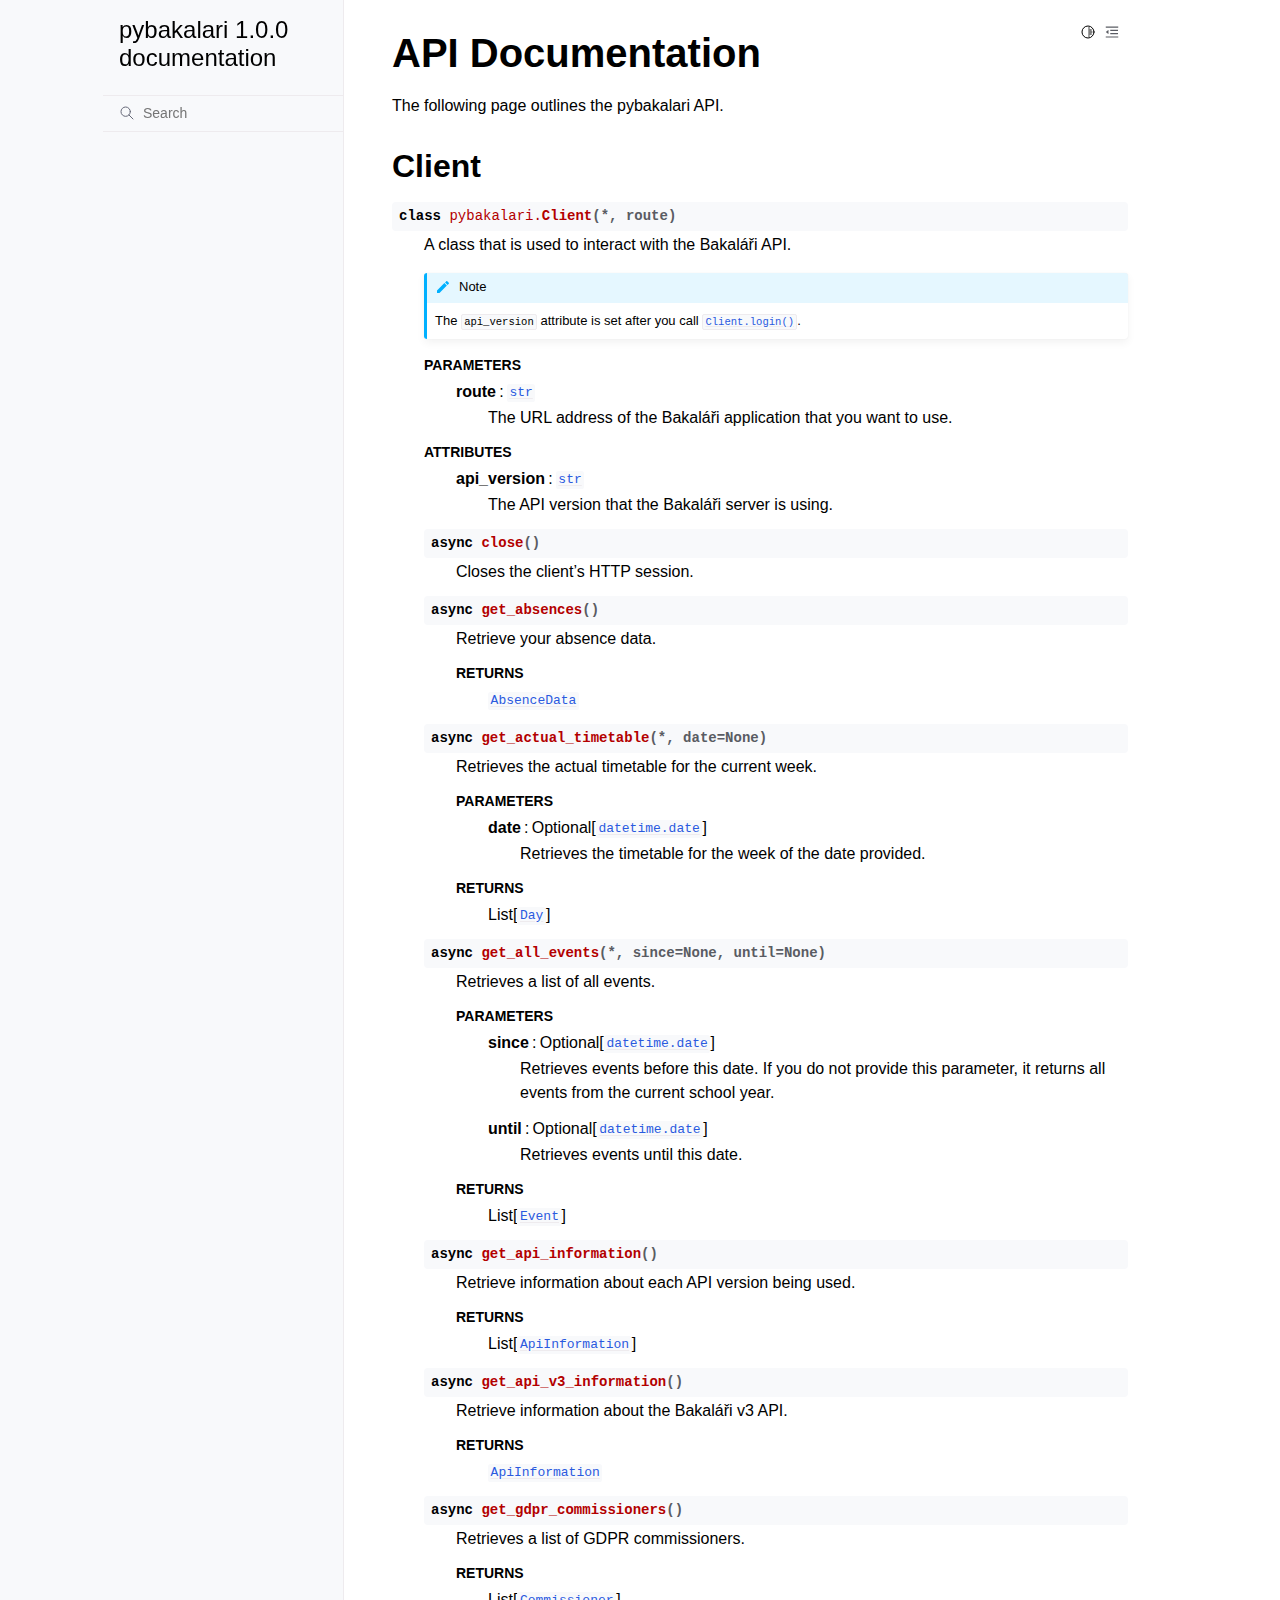
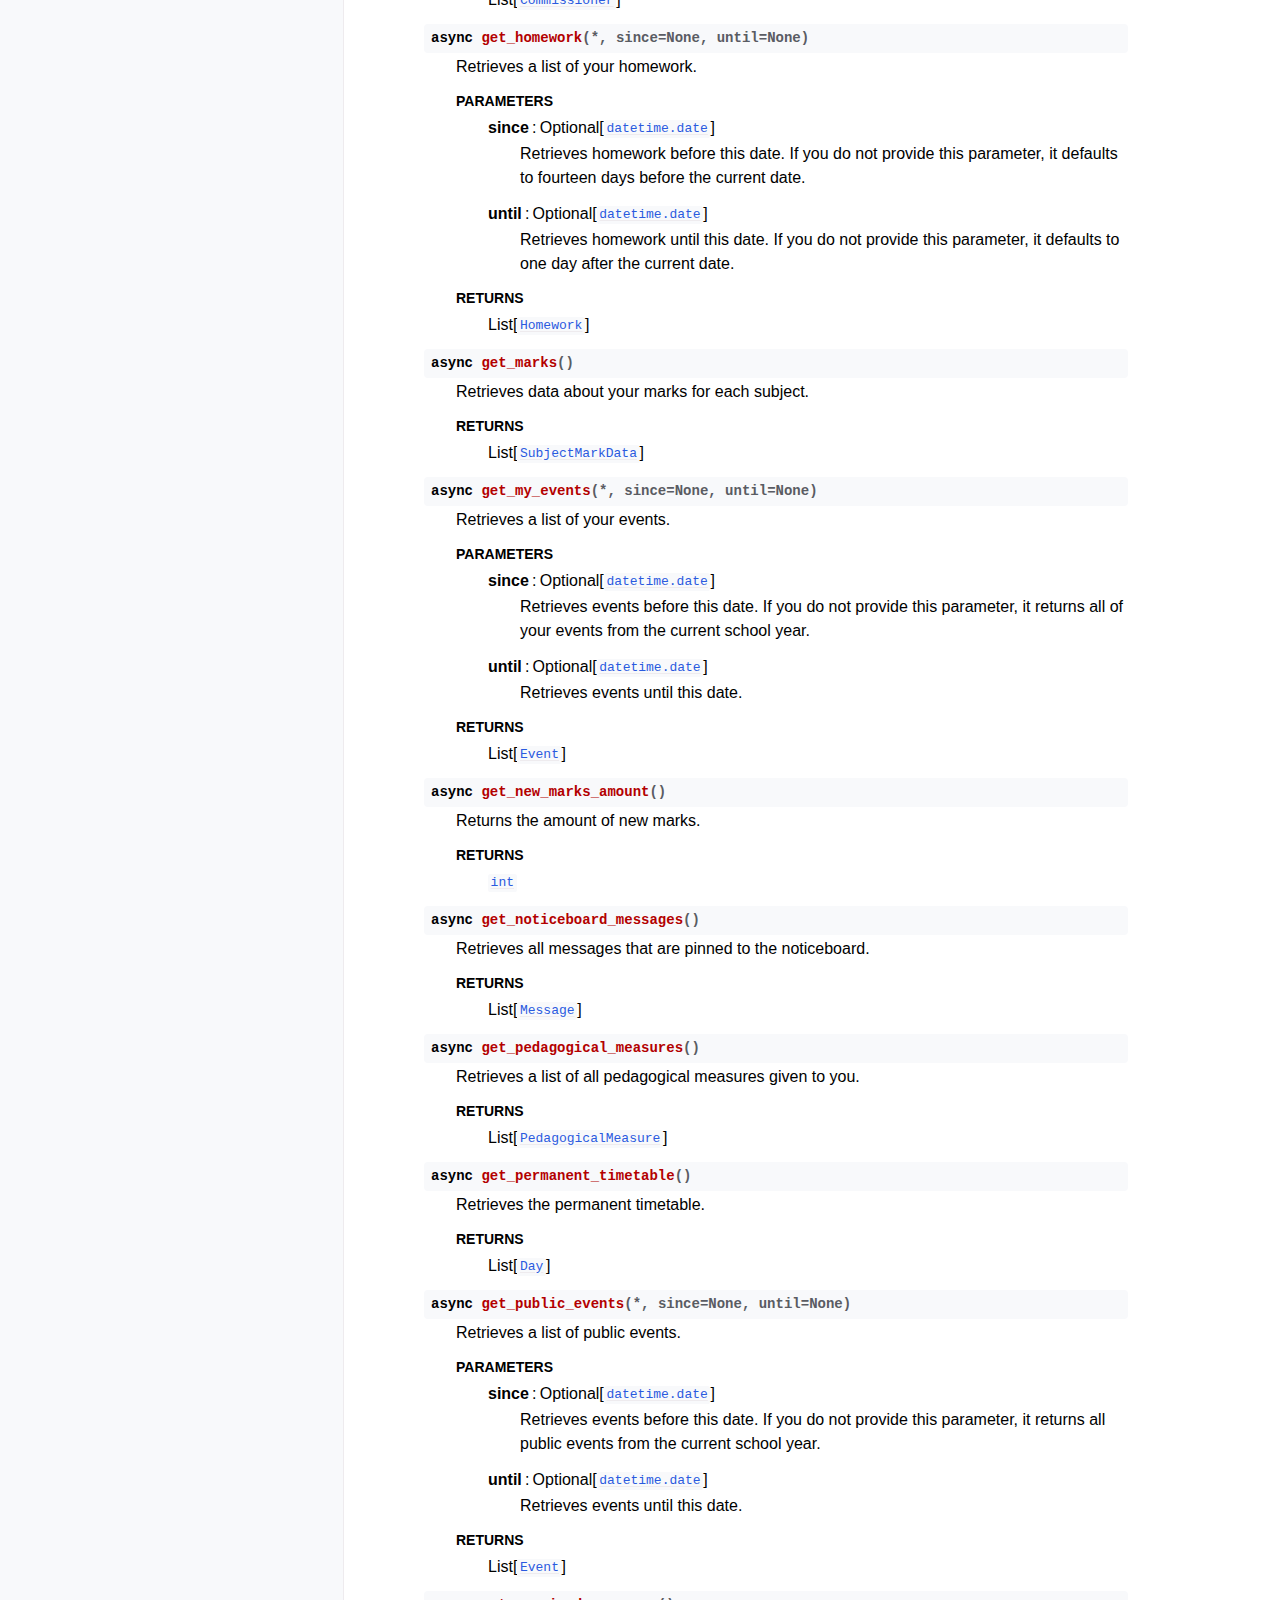
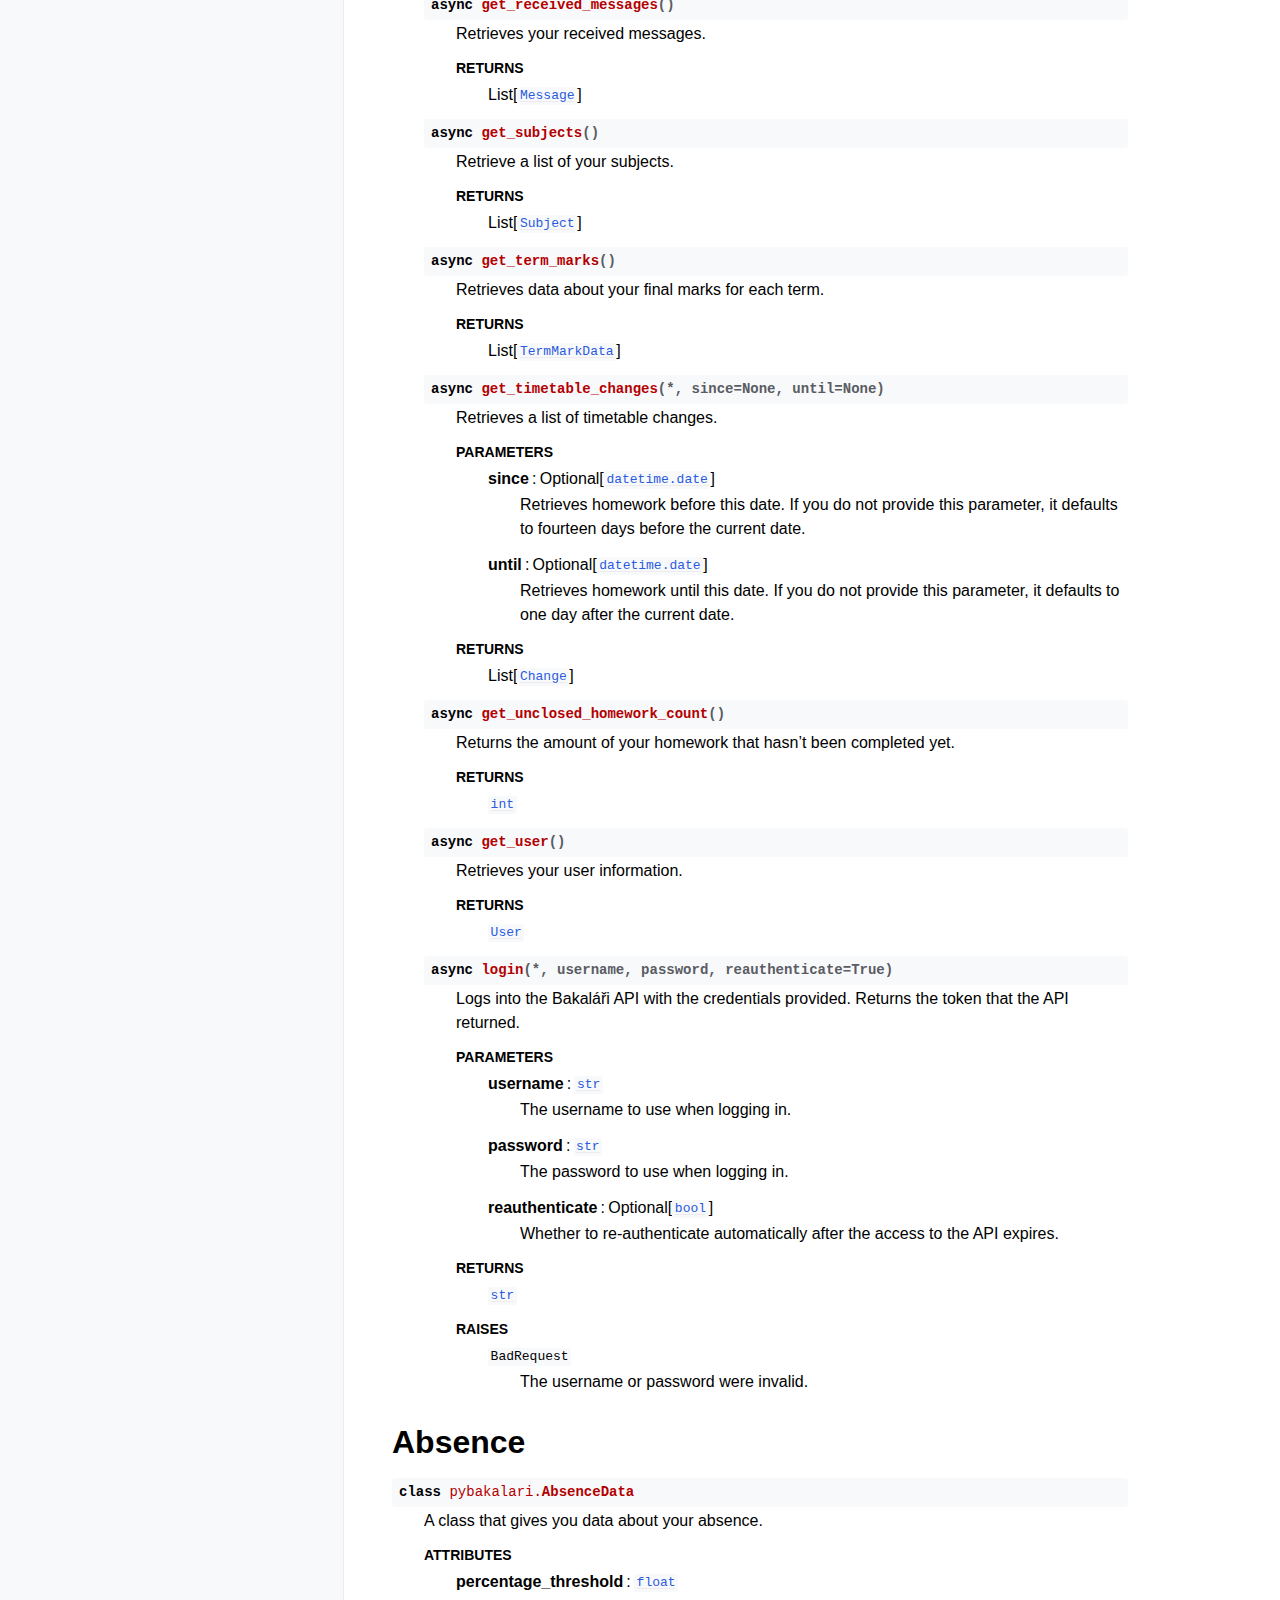
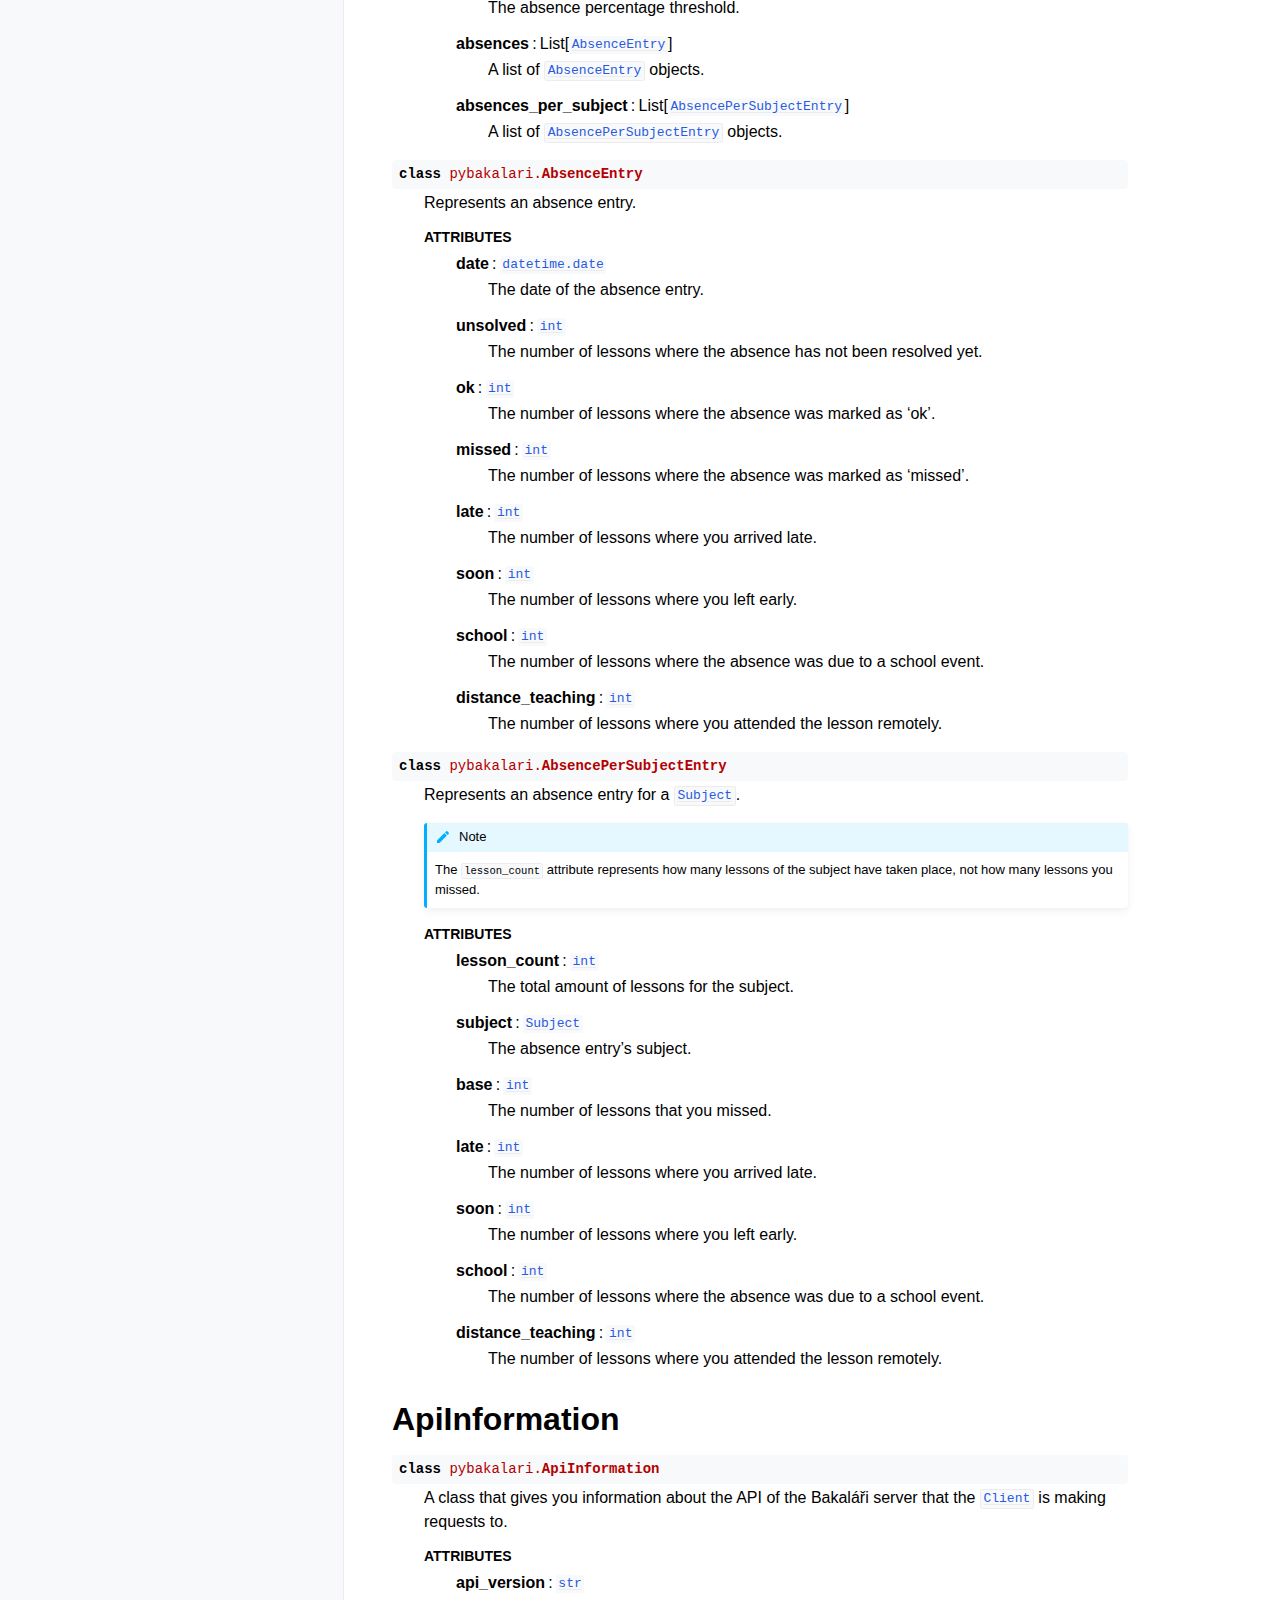
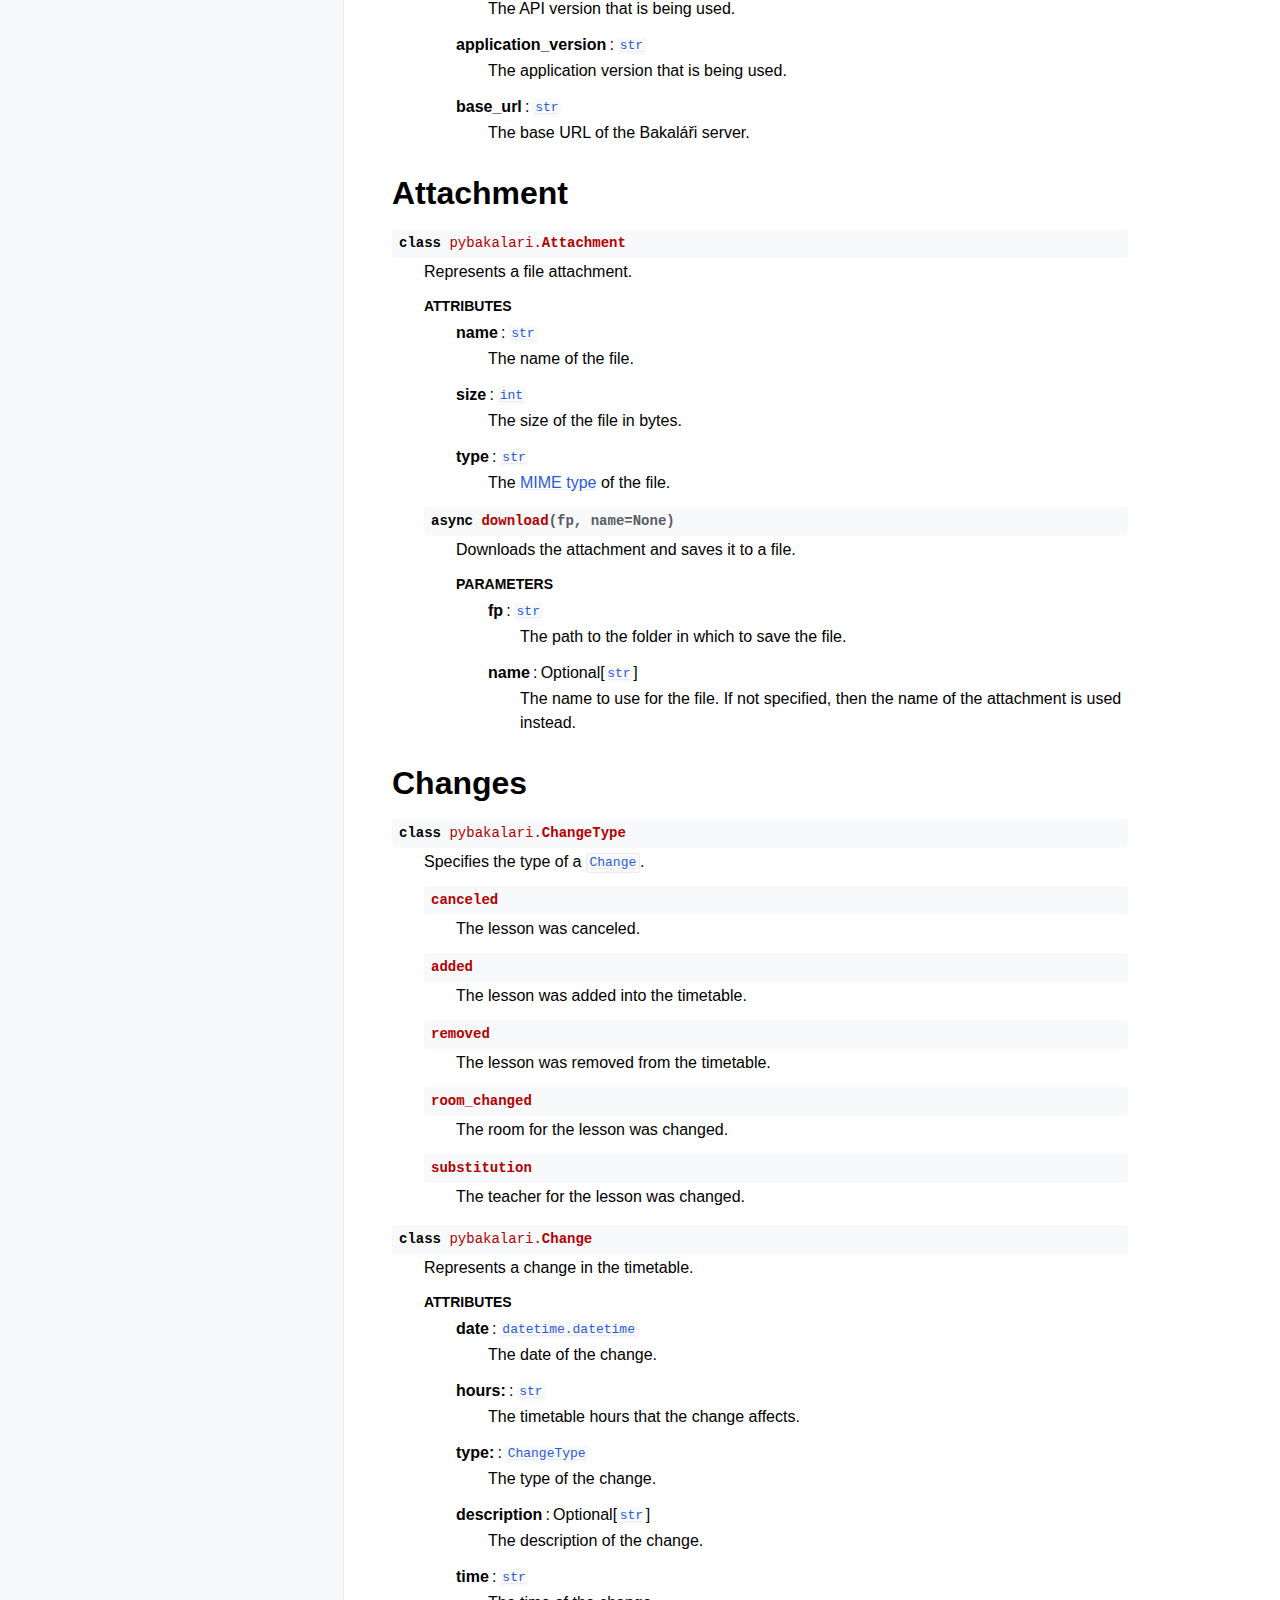
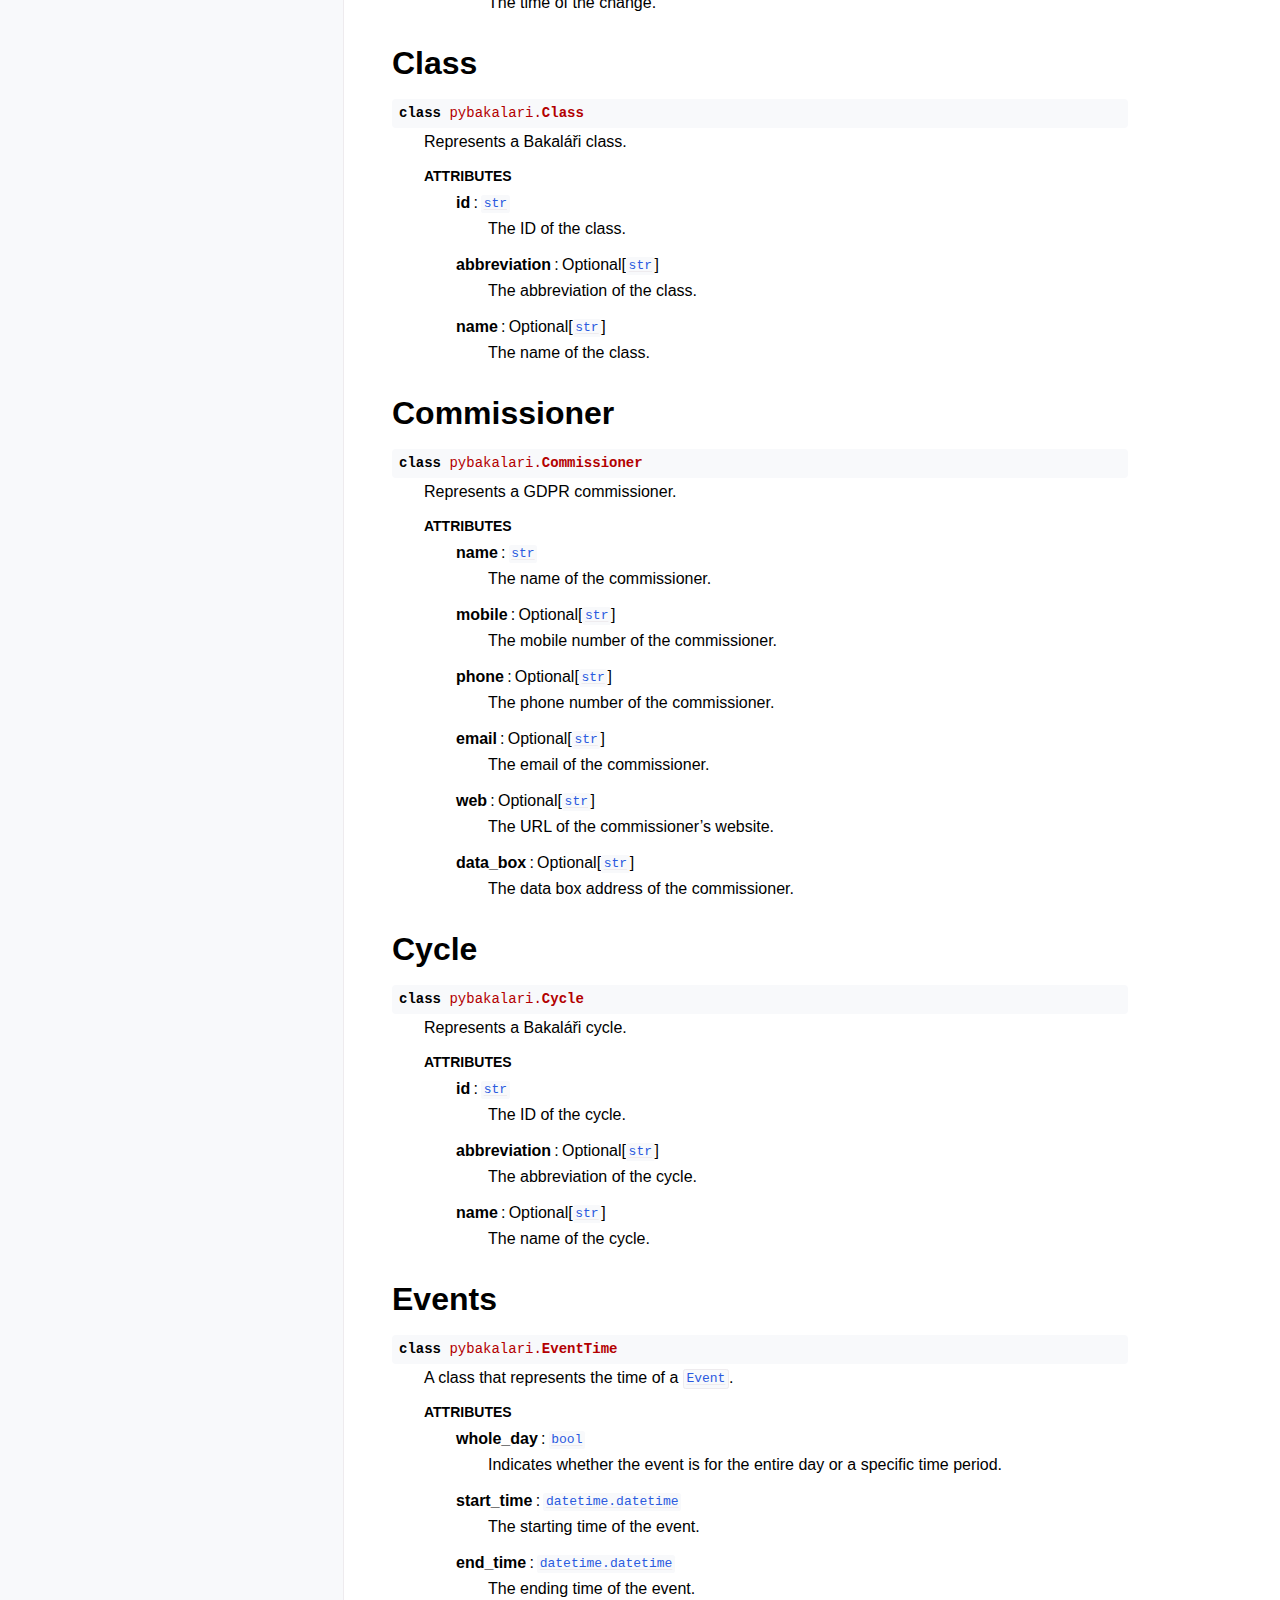
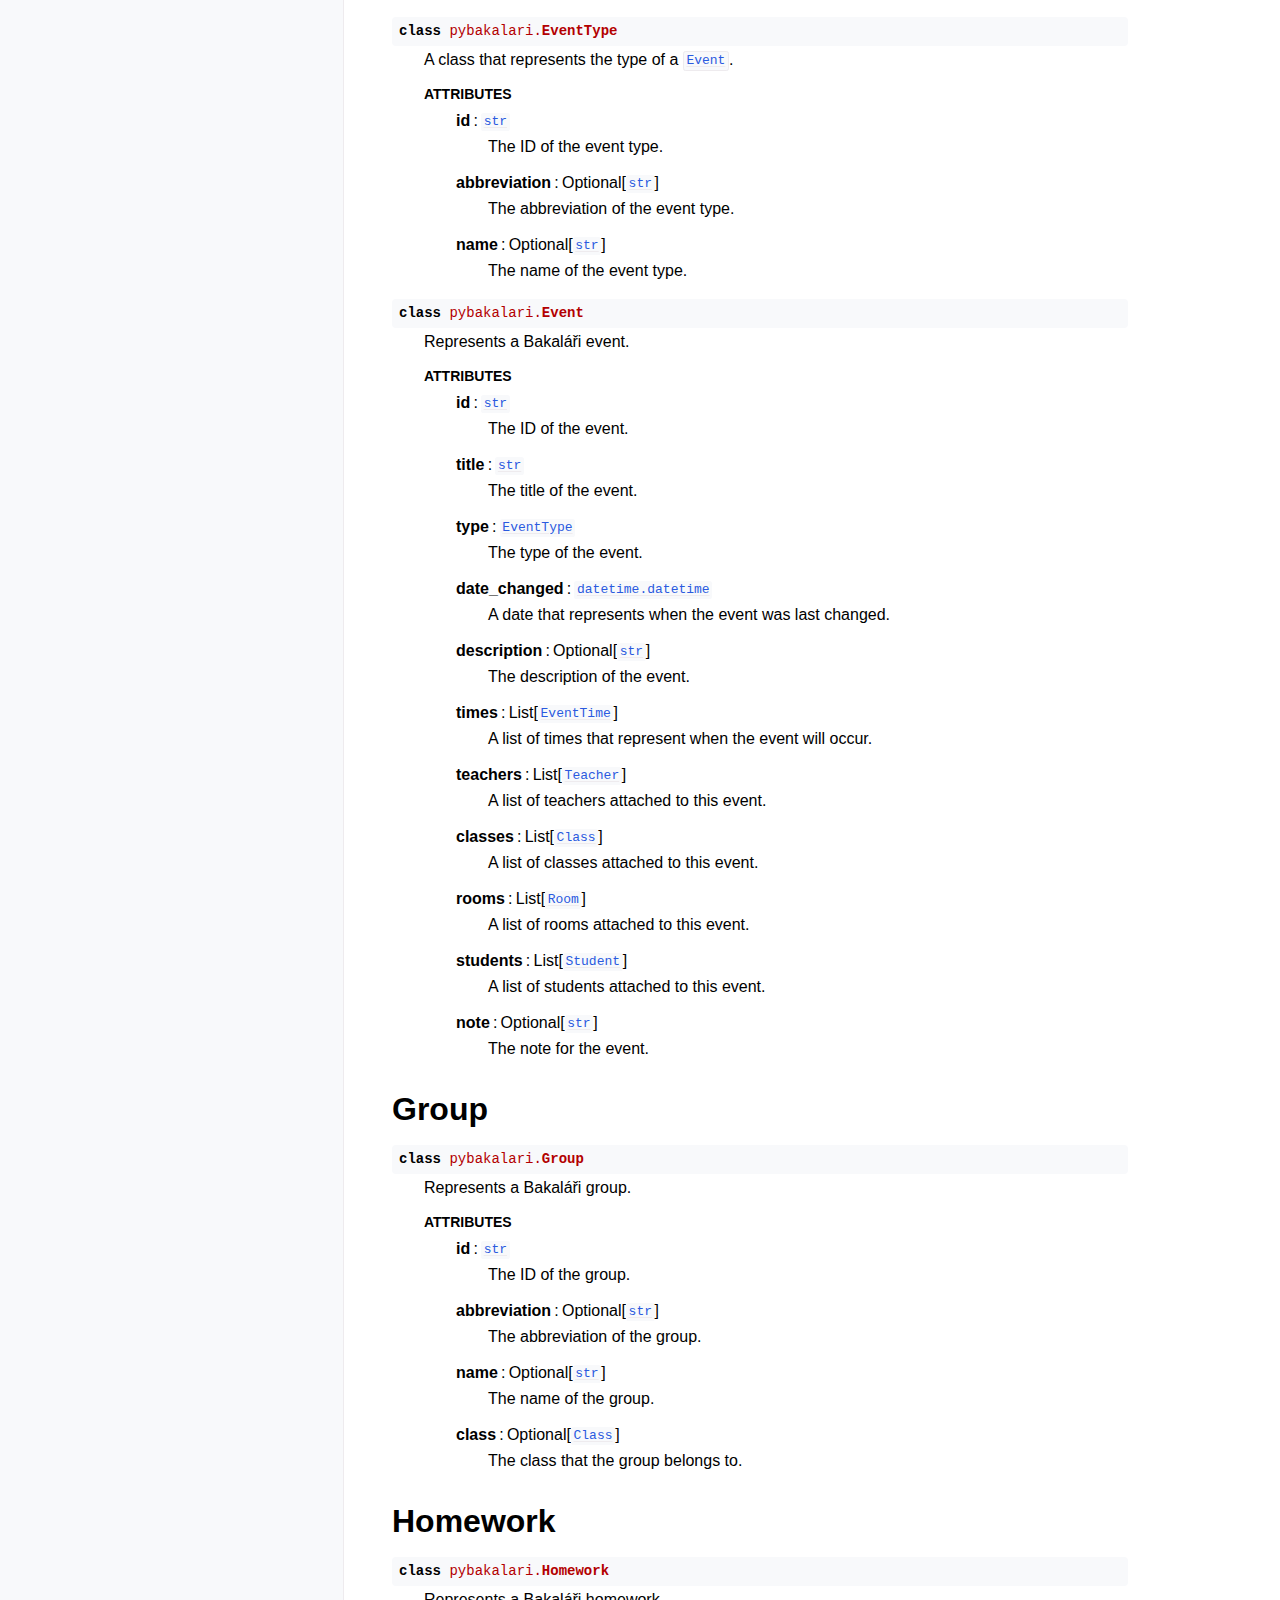
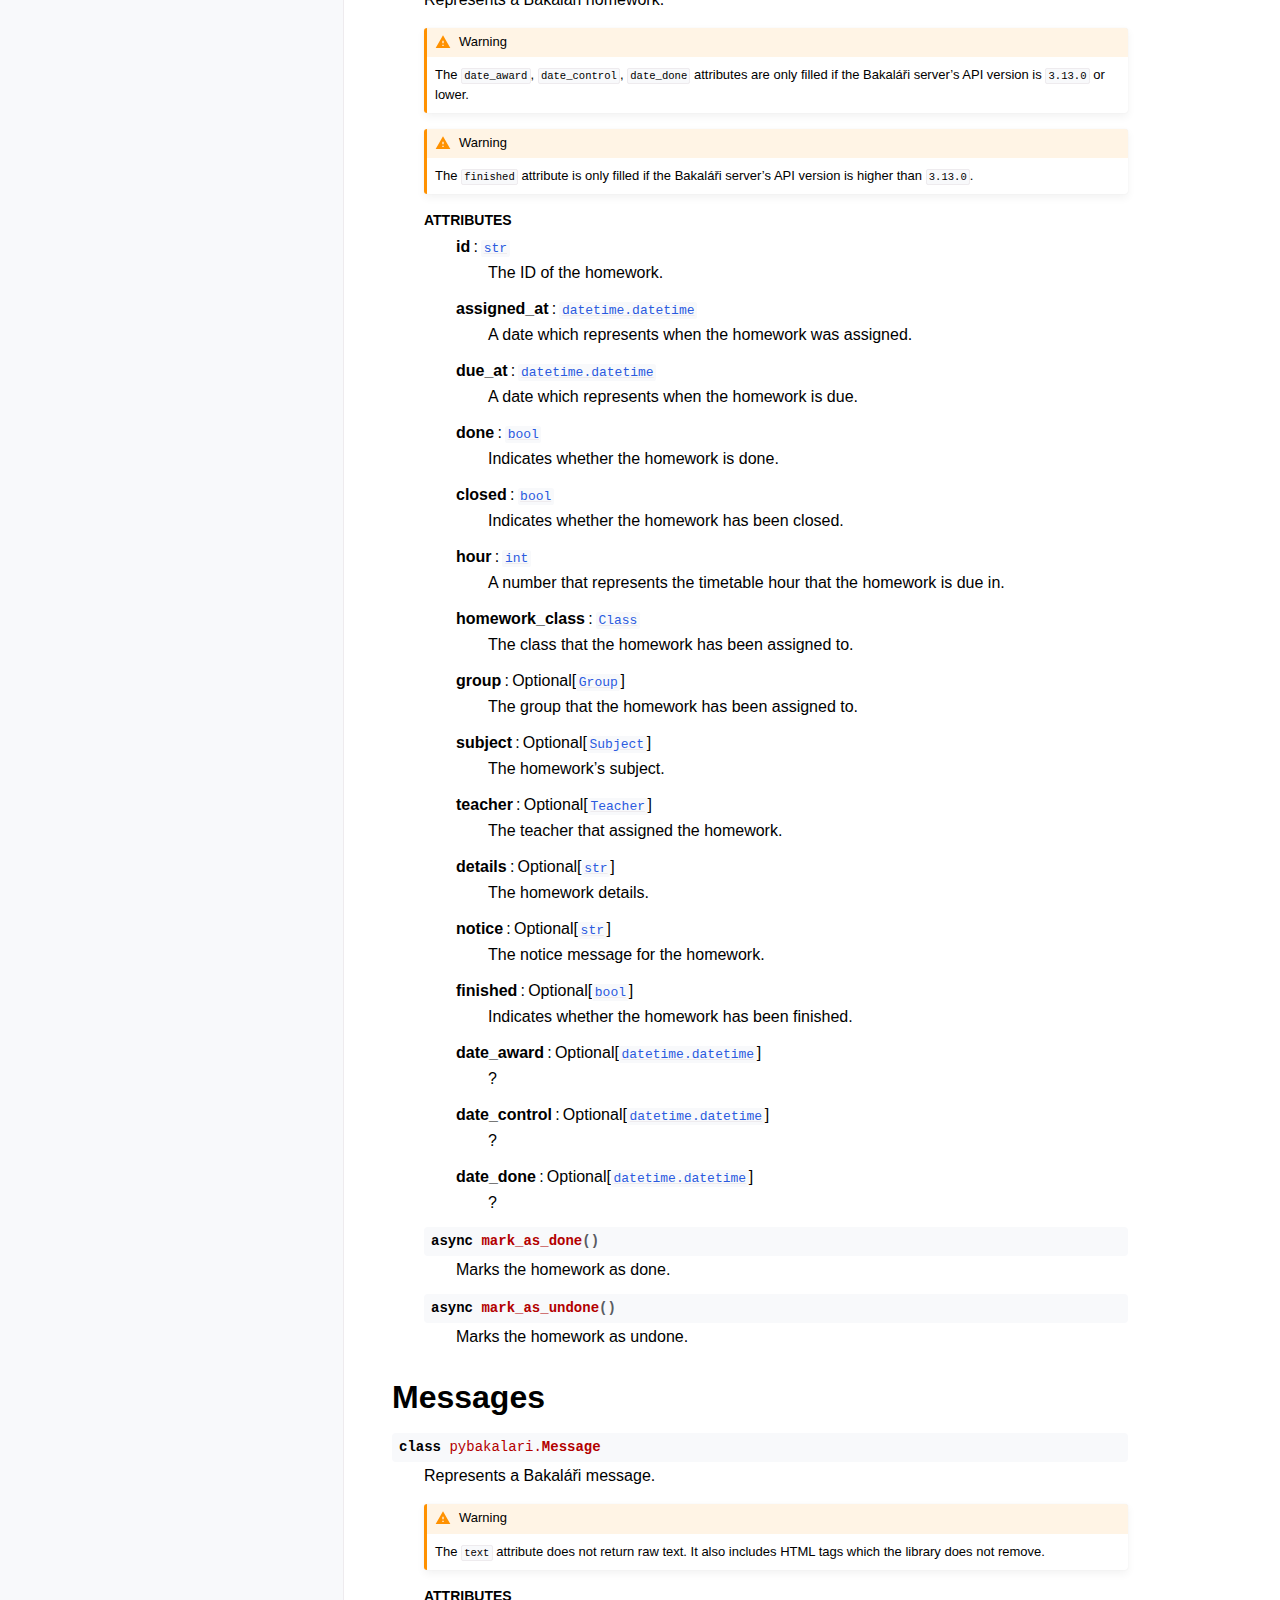
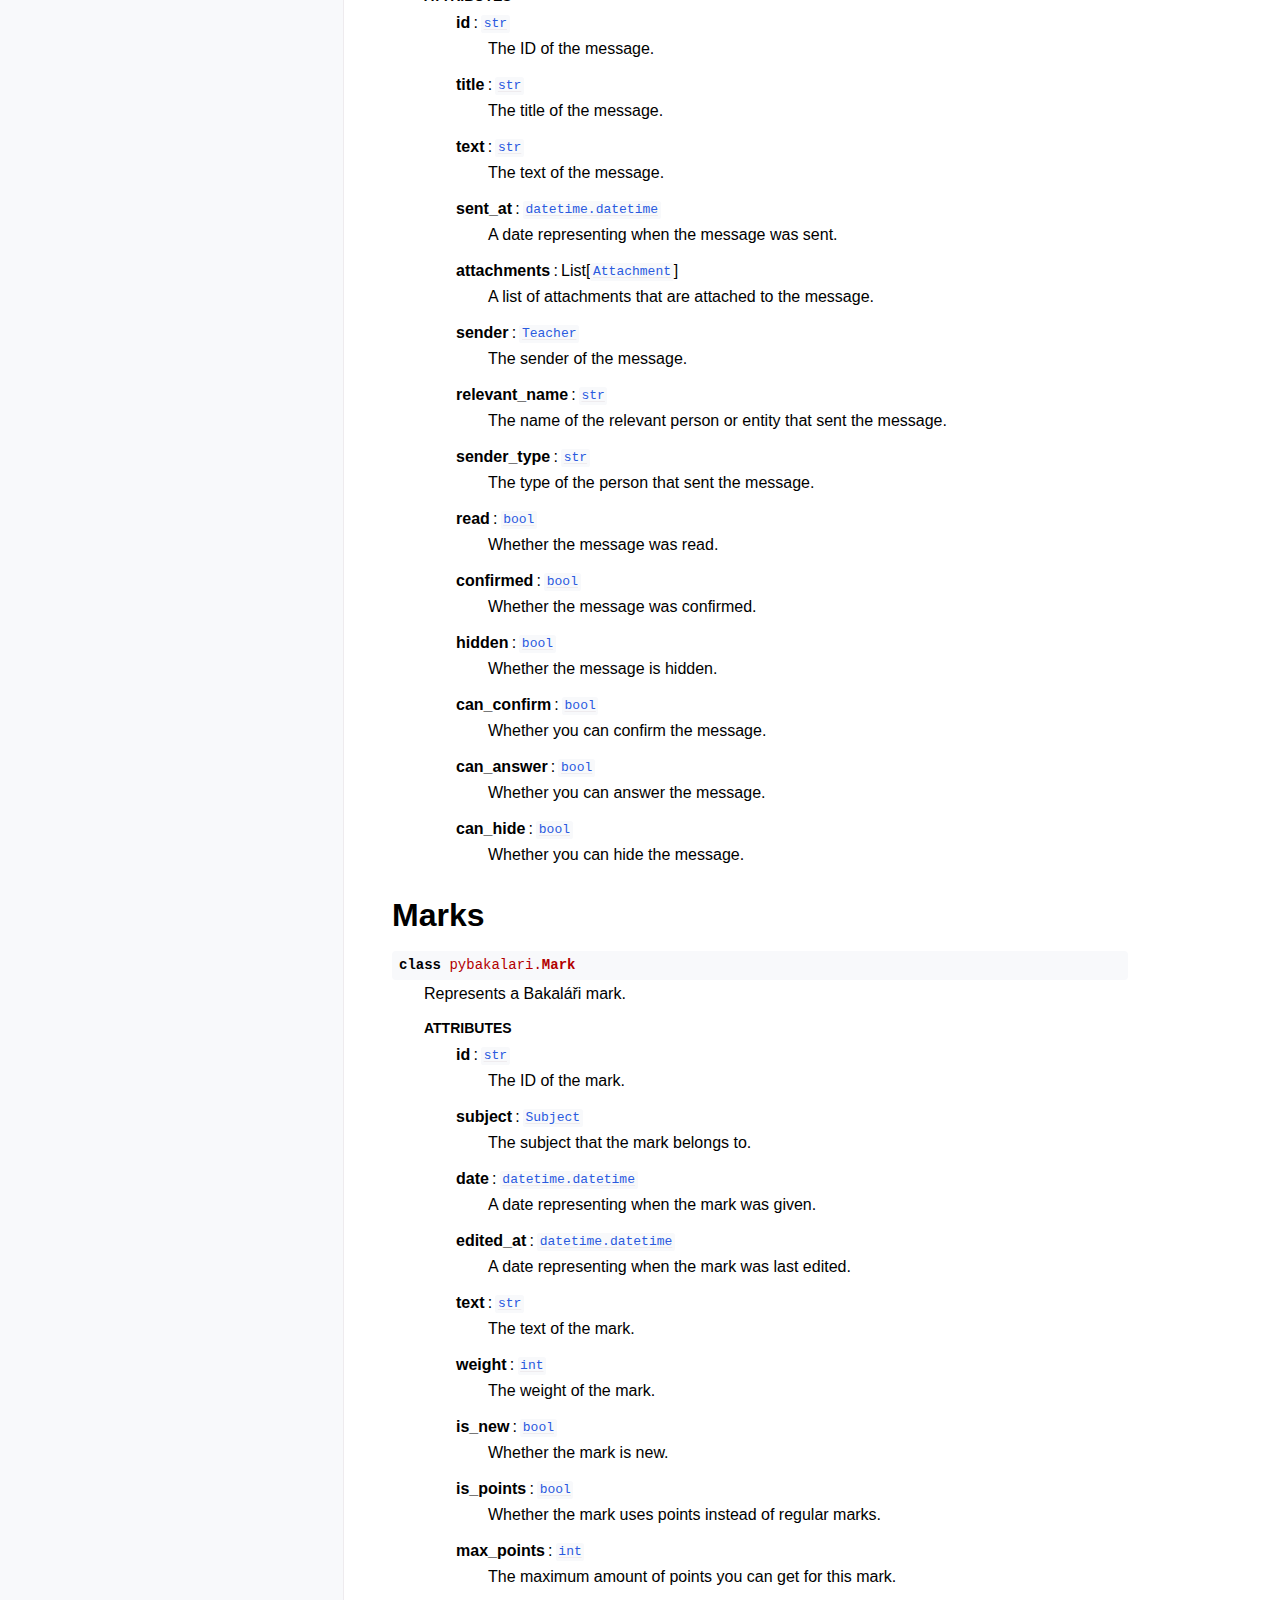
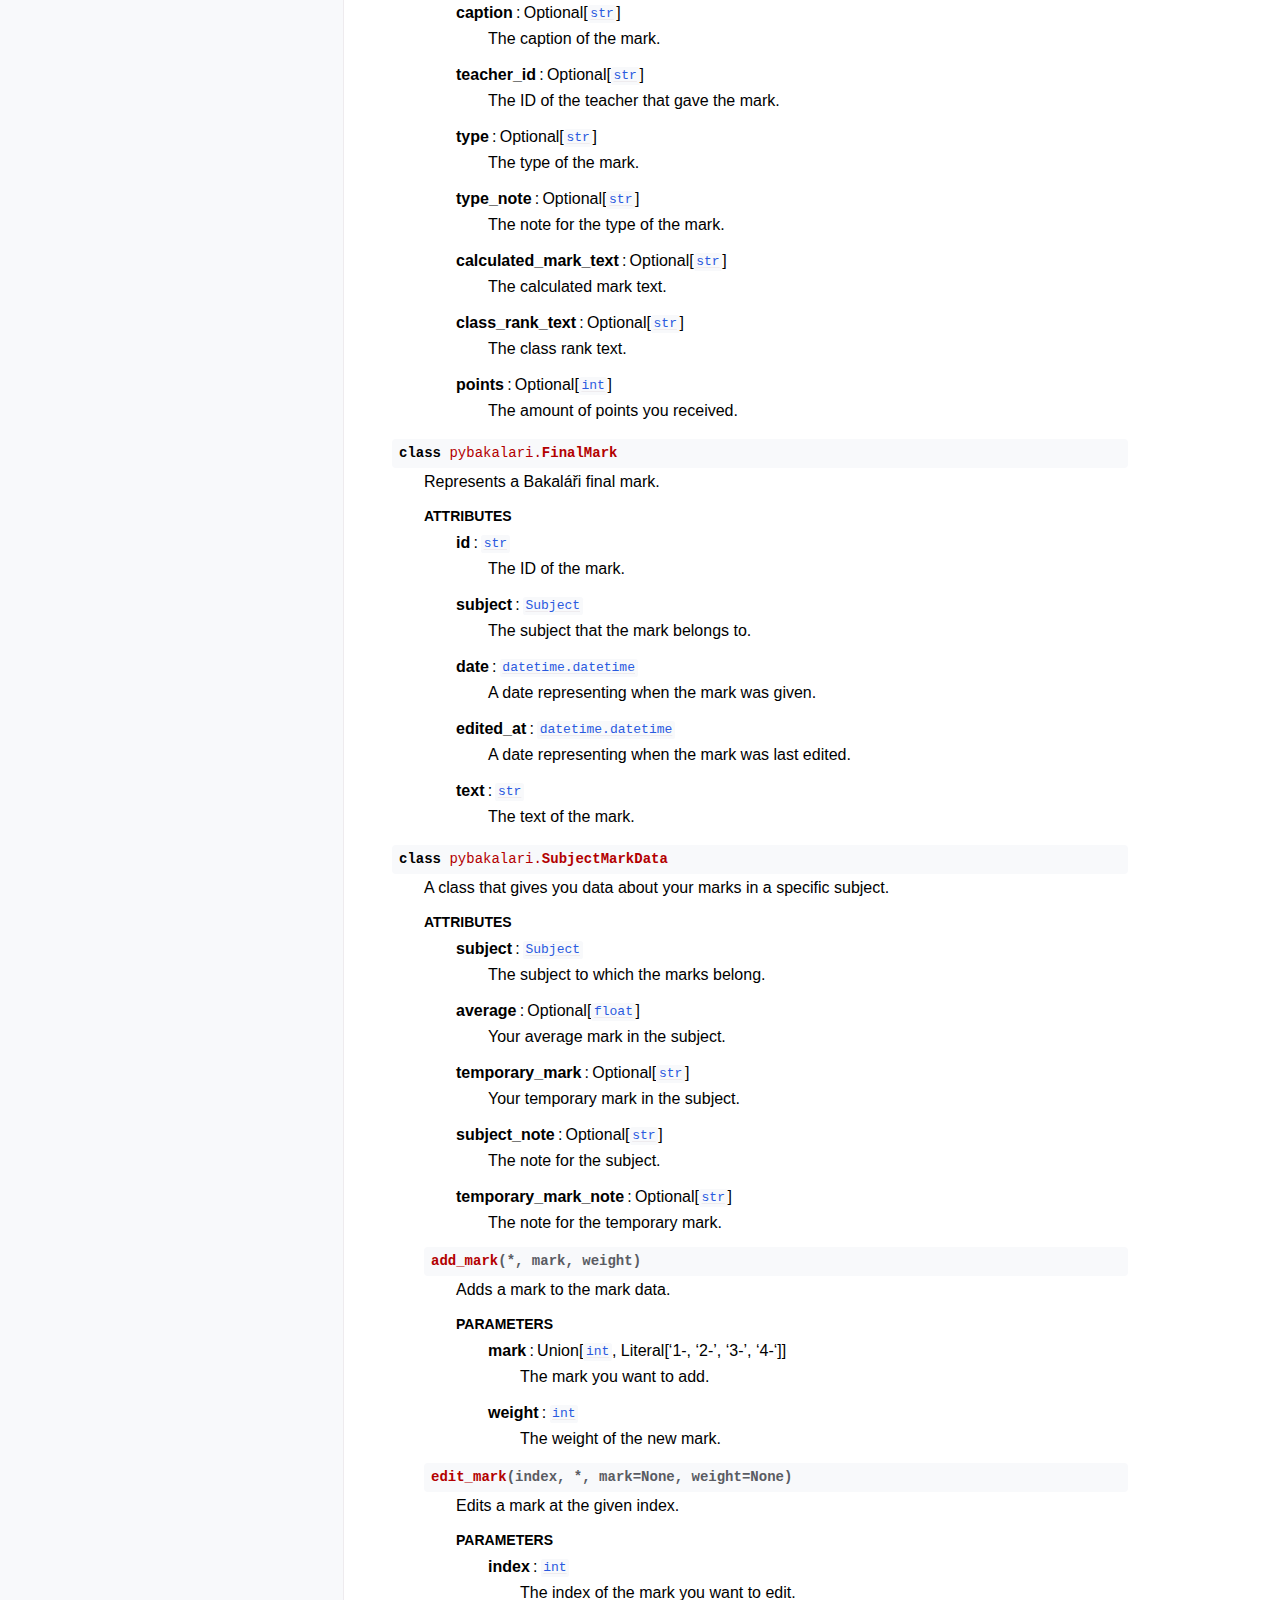
==== commit 293faea5: "small refactoring" ====
--- a/docs/_build/html/index.html
+++ b/docs/_build/html/index.html
@@ -118,6 +118,10 @@
 <div class="page">
   <header class="mobile-header">
     <div class="header-left">
+      <label class="nav-overlay-icon" for="__navigation">
+        <div class="visually-hidden">Toggle site navigation sidebar</div>
+        <i class="icon"><svg><use href="#svg-menu"></use></svg></i>
+      </label>
     </div>
     <div class="header-center">
       <a href="#"><div class="brand">pybakalari 1.0.0 documentation</div></a>
@@ -137,6 +141,28 @@
       </label>
     </div>
   </header>
+  <aside class="sidebar-drawer">
+    <div class="sidebar-container">
+      
+      <div class="sidebar-sticky"><a class="sidebar-brand" href="#">
+  
+  
+  <span class="sidebar-brand-text">pybakalari 1.0.0 documentation</span>
+  
+</a><form class="sidebar-search-container" method="get" action="search.html" role="search">
+  <input class="sidebar-search" placeholder=Search name="q" aria-label="Search">
+  <input type="hidden" name="check_keywords" value="yes">
+  <input type="hidden" name="area" value="default">
+</form>
+<div id="searchbox"></div><div class="sidebar-scroll"><div class="sidebar-tree">
+  
+</div>
+</div>
+
+      </div>
+      
+    </div>
+  </aside>
   <div class="main">
     <div class="content">
       <div class="article-container">
--- a/docs/_build/html/_static/styles/furo.css
+++ b/docs/_build/html/_static/styles/furo.css
@@ -1,2 +1,2 @@
-/*! normalize.css v8.0.1 | MIT License | github.com/necolas/normalize.css */html{-webkit-text-size-adjust:100%;line-height:1.15}body{margin:0}main{display:block}h1{font-size:2em;margin:.67em 0}hr{box-sizing:content-box;height:0;overflow:visible}pre{font-family:monospace,monospace;font-size:1em}a{background-color:transparent}abbr[title]{border-bottom:none;text-decoration:underline;text-decoration:underline dotted}b,strong{font-weight:bolder}code,kbd,samp{font-family:monospace,monospace;font-size:1em}sub,sup{font-size:75%;line-height:0;position:relative;vertical-align:baseline}sub{bottom:-.25em}sup{top:-.5em}img{border-style:none}button,input,optgroup,select,textarea{font-family:inherit;font-size:100%;line-height:1.15;margin:0}button,input{overflow:visible}button,select{text-transform:none}[type=button],[type=reset],[type=submit],button{-webkit-appearance:button}[type=button]::-moz-focus-inner,[type=reset]::-moz-focus-inner,[type=submit]::-moz-focus-inner,button::-moz-focus-inner{border-style:none;padding:0}[type=button]:-moz-focusring,[type=reset]:-moz-focusring,[type=submit]:-moz-focusring,button:-moz-focusring{outline:1px dotted ButtonText}fieldset{padding:.35em .75em .625em}legend{box-sizing:border-box;color:inherit;display:table;max-width:100%;padding:0;white-space:normal}progress{vertical-align:baseline}textarea{overflow:auto}[type=checkbox],[type=radio]{box-sizing:border-box;padding:0}[type=number]::-webkit-inner-spin-button,[type=number]::-webkit-outer-spin-button{height:auto}[type=search]{-webkit-appearance:textfield;outline-offset:-2px}[type=search]::-webkit-search-decoration{-webkit-appearance:none}::-webkit-file-upload-button{-webkit-appearance:button;font:inherit}details{display:block}summary{display:list-item}[hidden],template{display:none}@media print{.content-icon-container,.headerlink,.mobile-header,.related-pages{display:none!important}.highlight{border:.1pt solid var(--color-foreground-border)}}.visually-hidden{clip:rect(0,0,0,0)!important;border:0!important;height:1px!important;margin:-1px!important;overflow:hidden!important;padding:0!important;position:absolute!important;white-space:nowrap!important;width:1px!important}:-moz-focusring{outline:auto}body{--font-stack:-apple-system,BlinkMacSystemFont,Segoe UI,Helvetica,Arial,sans-serif,Apple Color Emoji,Segoe UI Emoji;--font-stack--monospace:"SFMono-Regular",Menlo,Consolas,Monaco,Liberation Mono,Lucida Console,monospace;--font-size--normal:100%;--font-size--small:87.5%;--font-size--small--2:81.25%;--font-size--small--3:75%;--font-size--small--4:62.5%;--sidebar-caption-font-size:var(--font-size--small--2);--sidebar-item-font-size:var(--font-size--small);--sidebar-search-input-font-size:var(--font-size--small);--toc-font-size:var(--font-size--small--3);--toc-font-size--mobile:var(--font-size--normal);--toc-title-font-size:var(--font-size--small--4);--admonition-font-size:0.8125rem;--admonition-title-font-size:0.8125rem;--code-font-size:var(--font-size--small--2);--api-font-size:var(--font-size--small);--header-height:calc(var(--sidebar-item-line-height) + var(--sidebar-item-spacing-vertical)*4);--header-padding:0.5rem;--sidebar-tree-space-above:1.5rem;--sidebar-caption-space-above:1rem;--sidebar-item-line-height:1rem;--sidebar-item-spacing-vertical:0.5rem;--sidebar-item-spacing-horizontal:1rem;--sidebar-item-height:calc(var(--sidebar-item-line-height) + var(--sidebar-item-spacing-vertical)*2);--sidebar-expander-width:var(--sidebar-item-height);--sidebar-search-space-above:0.5rem;--sidebar-search-input-spacing-vertical:0.5rem;--sidebar-search-input-spacing-horizontal:0.5rem;--sidebar-search-input-height:1rem;--sidebar-search-icon-size:var(--sidebar-search-input-height);--toc-title-padding:0.25rem 0;--toc-spacing-vertical:1.5rem;--toc-spacing-horizontal:1.5rem;--toc-item-spacing-vertical:0.4rem;--toc-item-spacing-horizontal:1rem;--icon-search:url('data:image/svg+xml;charset=utf-8,<svg xmlns="http://www.w3.org/2000/svg" viewBox="0 0 24 24" stroke-width="1.5" stroke="currentColor" fill="none" stroke-linecap="round" stroke-linejoin="round"><path d="M0 0h24v24H0z" stroke="none"/><circle cx="10" cy="10" r="7"/><path d="m21 21-6-6"/></svg>');--icon-pencil:url('data:image/svg+xml;charset=utf-8,<svg xmlns="http://www.w3.org/2000/svg" viewBox="0 0 24 24"><path d="M20.71 7.04c.39-.39.39-1.04 0-1.41l-2.34-2.34c-.37-.39-1.02-.39-1.41 0l-1.84 1.83 3.75 3.75M3 17.25V21h3.75L17.81 9.93l-3.75-3.75L3 17.25z"/></svg>');--icon-abstract:url('data:image/svg+xml;charset=utf-8,<svg xmlns="http://www.w3.org/2000/svg" viewBox="0 0 24 24"><path d="M4 5h16v2H4V5m0 4h16v2H4V9m0 4h16v2H4v-2m0 4h10v2H4v-2z"/></svg>');--icon-info:url('data:image/svg+xml;charset=utf-8,<svg xmlns="http://www.w3.org/2000/svg" viewBox="0 0 24 24"><path d="M13 9h-2V7h2m0 10h-2v-6h2m-1-9A10 10 0 0 0 2 12a10 10 0 0 0 10 10 10 10 0 0 0 10-10A10 10 0 0 0 12 2z"/></svg>');--icon-flame:url('data:image/svg+xml;charset=utf-8,<svg xmlns="http://www.w3.org/2000/svg" viewBox="0 0 24 24"><path d="M17.55 11.2c-.23-.3-.5-.56-.76-.82-.65-.6-1.4-1.03-2.03-1.66C13.3 7.26 13 4.85 13.91 3c-.91.23-1.75.75-2.45 1.32-2.54 2.08-3.54 5.75-2.34 8.9.04.1.08.2.08.33 0 .22-.15.42-.35.5-.22.1-.46.04-.64-.12a.83.83 0 0 1-.15-.17c-1.1-1.43-1.28-3.48-.53-5.12C5.89 10 5 12.3 5.14 14.47c.04.5.1 1 .27 1.5.14.6.4 1.2.72 1.73 1.04 1.73 2.87 2.97 4.84 3.22 2.1.27 4.35-.12 5.96-1.6 1.8-1.66 2.45-4.32 1.5-6.6l-.13-.26c-.2-.46-.47-.87-.8-1.25l.05-.01m-3.1 6.3c-.28.24-.73.5-1.08.6-1.1.4-2.2-.16-2.87-.82 1.19-.28 1.89-1.16 2.09-2.05.17-.8-.14-1.46-.27-2.23-.12-.74-.1-1.37.18-2.06.17.38.37.76.6 1.06.76 1 1.95 1.44 2.2 2.8.04.14.06.28.06.43.03.82-.32 1.72-.92 2.27h.01z"/></svg>');--icon-question:url('data:image/svg+xml;charset=utf-8,<svg xmlns="http://www.w3.org/2000/svg" viewBox="0 0 24 24"><path d="m15.07 11.25-.9.92C13.45 12.89 13 13.5 13 15h-2v-.5c0-1.11.45-2.11 1.17-2.83l1.24-1.26c.37-.36.59-.86.59-1.41a2 2 0 0 0-2-2 2 2 0 0 0-2 2H8a4 4 0 0 1 4-4 4 4 0 0 1 4 4 3.2 3.2 0 0 1-.93 2.25M13 19h-2v-2h2M12 2A10 10 0 0 0 2 12a10 10 0 0 0 10 10 10 10 0 0 0 10-10c0-5.53-4.5-10-10-10z"/></svg>');--icon-warning:url('data:image/svg+xml;charset=utf-8,<svg xmlns="http://www.w3.org/2000/svg" viewBox="0 0 24 24"><path d="M13 14h-2v-4h2m0 8h-2v-2h2M1 21h22L12 2 1 21z"/></svg>');--icon-failure:url('data:image/svg+xml;charset=utf-8,<svg xmlns="http://www.w3.org/2000/svg" viewBox="0 0 24 24"><path d="M12 2c5.53 0 10 4.47 10 10s-4.47 10-10 10S2 17.53 2 12 6.47 2 12 2m3.59 5L12 10.59 8.41 7 7 8.41 10.59 12 7 15.59 8.41 17 12 13.41 15.59 17 17 15.59 13.41 12 17 8.41 15.59 7z"/></svg>');--icon-spark:url('data:image/svg+xml;charset=utf-8,<svg xmlns="http://www.w3.org/2000/svg" viewBox="0 0 24 24"><path d="m11.5 20 4.86-9.73H13V4l-5 9.73h3.5V20M12 2c2.75 0 5.1 1 7.05 2.95C21 6.9 22 9.25 22 12s-1 5.1-2.95 7.05C17.1 21 14.75 22 12 22s-5.1-1-7.05-2.95C3 17.1 2 14.75 2 12s1-5.1 2.95-7.05C6.9 3 9.25 2 12 2z"/></svg>');--color-admonition-title--caution:#ff9100;--color-admonition-title-background--caution:rgba(255,145,0,.1);--color-admonition-title--warning:#ff9100;--color-admonition-title-background--warning:rgba(255,145,0,.1);--color-admonition-title--danger:#ff5252;--color-admonition-title-background--danger:rgba(255,82,82,.1);--color-admonition-title--attention:#ff5252;--color-admonition-title-background--attention:rgba(255,82,82,.1);--color-admonition-title--error:#ff5252;--color-admonition-title-background--error:rgba(255,82,82,.1);--color-admonition-title--hint:#00c852;--color-admonition-title-background--hint:rgba(0,200,82,.1);--color-admonition-title--tip:#00c852;--color-admonition-title-background--tip:rgba(0,200,82,.1);--color-admonition-title--important:#00bfa5;--color-admonition-title-background--important:rgba(0,191,165,.1);--color-admonition-title--note:#00b0ff;--color-admonition-title-background--note:rgba(0,176,255,.1);--color-admonition-title--seealso:#448aff;--color-admonition-title-background--seealso:rgba(68,138,255,.1);--color-admonition-title--admonition-todo:grey;--color-admonition-title-background--admonition-todo:hsla(0,0%,50%,.1);--color-admonition-title:#651fff;--color-admonition-title-background:rgba(101,31,255,.1);--icon-admonition-default:var(--icon-abstract);--color-topic-title:#14b8a6;--color-topic-title-background:rgba(20,184,166,.1);--icon-topic-default:var(--icon-pencil);--color-problematic:#b30000;--color-foreground-primary:#000;--color-foreground-secondary:#5a5c63;--color-foreground-muted:#646776;--color-foreground-border:#878787;--color-background-primary:#fff;--color-background-secondary:#f8f9fb;--color-background-hover:#efeff4;--color-background-hover--transparent:#efeff400;--color-background-border:#eeebee;--color-background-item:#ccc;--color-announcement-background:#000000dd;--color-announcement-text:#eeebee;--color-brand-primary:#2962ff;--color-brand-content:#2a5adf;--color-api-background:var(--color-background-secondary);--color-api-background-hover:var(--color-background-hover);--color-api-overall:var(--color-foreground-secondary);--color-api-name:var(--color-problematic);--color-api-pre-name:var(--color-problematic);--color-api-paren:var(--color-foreground-secondary);--color-api-keyword:var(--color-foreground-primary);--color-highlight-on-target:#ffc;--color-inline-code-background:var(--color-background-secondary);--color-highlighted-background:#def;--color-highlighted-text:var(--color-foreground-primary);--color-guilabel-background:#ddeeff80;--color-guilabel-border:#bedaf580;--color-guilabel-text:var(--color-foreground-primary);--color-admonition-background:transparent;--color-table-header-background:var(--color-background-secondary);--color-table-border:var(--color-background-border);--color-card-border:var(--color-background-secondary);--color-card-background:transparent;--color-card-marginals-background:var(--color-background-secondary);--color-header-background:var(--color-background-primary);--color-header-border:var(--color-background-border);--color-header-text:var(--color-foreground-primary);--color-sidebar-background:var(--color-background-secondary);--color-sidebar-background-border:var(--color-background-border);--color-sidebar-brand-text:var(--color-foreground-primary);--color-sidebar-caption-text:var(--color-foreground-muted);--color-sidebar-link-text:var(--color-foreground-secondary);--color-sidebar-link-text--top-level:var(--color-brand-primary);--color-sidebar-item-background:var(--color-sidebar-background);--color-sidebar-item-background--current:var( --color-sidebar-item-background );--color-sidebar-item-background--hover:linear-gradient(90deg,var(--color-background-hover--transparent) 0%,var(--color-background-hover) var(--sidebar-item-spacing-horizontal),var(--color-background-hover) 100%);--color-sidebar-item-expander-background:transparent;--color-sidebar-item-expander-background--hover:var( --color-background-hover );--color-sidebar-search-text:var(--color-foreground-primary);--color-sidebar-search-background:var(--color-background-secondary);--color-sidebar-search-background--focus:var(--color-background-primary);--color-sidebar-search-border:var(--color-background-border);--color-sidebar-search-icon:var(--color-foreground-muted);--color-toc-background:var(--color-background-primary);--color-toc-title-text:var(--color-foreground-muted);--color-toc-item-text:var(--color-foreground-secondary);--color-toc-item-text--hover:var(--color-foreground-primary);--color-toc-item-text--active:var(--color-brand-primary);--color-content-foreground:var(--color-foreground-primary);--color-content-background:transparent;--color-link:var(--color-brand-content);--color-link--hover:var(--color-brand-content);--color-link-underline:var(--color-background-border);--color-link-underline--hover:var(--color-foreground-border)}.only-light{display:block!important}html body .only-dark{display:none!important}@media not print{body[data-theme=dark]{--color-problematic:#ee5151;--color-foreground-primary:#ffffffcc;--color-foreground-secondary:#9ca0a5;--color-foreground-muted:#81868d;--color-foreground-border:#666;--color-background-primary:#131416;--color-background-secondary:#1a1c1e;--color-background-hover:#1e2124;--color-background-hover--transparent:#1e212400;--color-background-border:#303335;--color-background-item:#444;--color-announcement-background:#000000dd;--color-announcement-text:#eeebee;--color-brand-primary:#2b8cee;--color-brand-content:#368ce2;--color-highlighted-background:#083563;--color-guilabel-background:#08356380;--color-guilabel-border:#13395f80;--color-api-keyword:var(--color-foreground-secondary);--color-highlight-on-target:#330;--color-admonition-background:#18181a;--color-card-border:var(--color-background-secondary);--color-card-background:#18181a;--color-card-marginals-background:var(--color-background-hover)}html body[data-theme=dark] .only-light{display:none!important}body[data-theme=dark] .only-dark{display:block!important}@media(prefers-color-scheme:dark){body:not([data-theme=light]){--color-problematic:#ee5151;--color-foreground-primary:#ffffffcc;--color-foreground-secondary:#9ca0a5;--color-foreground-muted:#81868d;--color-foreground-border:#666;--color-background-primary:#131416;--color-background-secondary:#1a1c1e;--color-background-hover:#1e2124;--color-background-hover--transparent:#1e212400;--color-background-border:#303335;--color-background-item:#444;--color-announcement-background:#000000dd;--color-announcement-text:#eeebee;--color-brand-primary:#2b8cee;--color-brand-content:#368ce2;--color-highlighted-background:#083563;--color-guilabel-background:#08356380;--color-guilabel-border:#13395f80;--color-api-keyword:var(--color-foreground-secondary);--color-highlight-on-target:#330;--color-admonition-background:#18181a;--color-card-border:var(--color-background-secondary);--color-card-background:#18181a;--color-card-marginals-background:var(--color-background-hover)}html body:not([data-theme=light]) .only-light{display:none!important}body:not([data-theme=light]) .only-dark{display:block!important}}}body[data-theme=auto] .theme-toggle svg.theme-icon-when-auto,body[data-theme=dark] .theme-toggle svg.theme-icon-when-dark,body[data-theme=light] .theme-toggle svg.theme-icon-when-light{display:block}body{font-family:var(--font-stack)}code,kbd,pre,samp{font-family:var(--font-stack--monospace)}body{-webkit-font-smoothing:antialiased;-moz-osx-font-smoothing:grayscale}article{line-height:1.5}h1,h2,h3,h4,h5,h6{border-radius:.5rem;font-weight:700;line-height:1.25;margin:.5rem -.5rem;padding-left:.5rem;padding-right:.5rem}h1+p,h2+p,h3+p,h4+p,h5+p,h6+p{margin-top:0}h1{font-size:2.5em;margin-bottom:1rem}h1,h2{margin-top:1.75rem}h2{font-size:2em}h3{font-size:1.5em}h4{font-size:1.25em}h5{font-size:1.125em}h6{font-size:1em}small{font-size:80%;opacity:75%}p{margin-bottom:.75rem;margin-top:.5rem}hr.docutils{background-color:var(--color-background-border);border:0;height:1px;margin:2rem 0;padding:0}.centered{text-align:center}a{color:var(--color-link);text-decoration:underline;-webkit-text-decoration-color:var(--color-link-underline);text-decoration-color:var(--color-link-underline)}a:hover{color:var(--color-link--hover);-webkit-text-decoration-color:var(--color-link-underline--hover);text-decoration-color:var(--color-link-underline--hover)}a.muted-link{color:inherit}a.muted-link:hover{color:var(--color-link);-webkit-text-decoration-color:var(--color-link-underline--hover);text-decoration-color:var(--color-link-underline--hover)}html{overflow-x:hidden;overflow-y:scroll;scroll-behavior:smooth}.sidebar-scroll,.toc-scroll,article[role=main] *{scrollbar-color:var(--color-foreground-border) transparent;scrollbar-width:thin}.sidebar-scroll::-webkit-scrollbar,.toc-scroll::-webkit-scrollbar,article[role=main] ::-webkit-scrollbar{height:.25rem;width:.25rem}.sidebar-scroll::-webkit-scrollbar-thumb,.toc-scroll::-webkit-scrollbar-thumb,article[role=main] ::-webkit-scrollbar-thumb{background-color:var(--color-foreground-border);border-radius:.125rem}body,html{background:var(--color-background-primary);color:var(--color-foreground-primary);height:100%}article{background:var(--color-content-background);color:var(--color-content-foreground)}.page{display:flex;min-height:100%}.mobile-header{background-color:var(--color-header-background);border-bottom:1px solid var(--color-header-border);color:var(--color-header-text);display:none;height:var(--header-height);width:100%;z-index:10}.mobile-header.scrolled{border-bottom:none;box-shadow:0 0 .2rem rgba(0,0,0,.1),0 .2rem .4rem rgba(0,0,0,.2)}.mobile-header .header-center a{color:var(--color-header-text);text-decoration:none}.main{display:flex;flex:1}.sidebar-drawer{background:var(--color-sidebar-background);border-right:1px solid var(--color-sidebar-background-border);box-sizing:border-box;display:flex;justify-content:flex-end;min-width:15em;width:calc(50% - 26em)}.sidebar-container,.toc-drawer{box-sizing:border-box;width:15em}.toc-drawer{background:var(--color-toc-background);padding-right:1rem}.sidebar-sticky,.toc-sticky{display:flex;flex-direction:column;height:min(100%,100vh);height:100vh;position:-webkit-sticky;position:sticky;top:0}.sidebar-scroll,.toc-scroll{flex-grow:1;flex-shrink:1;overflow:auto;scroll-behavior:smooth}.content{display:flex;flex-direction:column;justify-content:space-between;padding:0 3em}.icon{display:inline-block;height:1rem;width:1rem}.icon svg{height:100%;width:100%}.announcement{align-items:center;background-color:var(--color-announcement-background);color:var(--color-announcement-text);display:flex;height:var(--header-height);overflow-x:auto}.announcement+.page{min-height:calc(100% - var(--header-height))}.announcement-content{box-sizing:border-box;min-width:100%;padding:.5rem;text-align:center;white-space:nowrap}.announcement-content a{color:var(--color-announcement-text);-webkit-text-decoration-color:var(--color-announcement-text);text-decoration-color:var(--color-announcement-text)}.announcement-content a:hover{color:var(--color-announcement-text);-webkit-text-decoration-color:var(--color-link--hover);text-decoration-color:var(--color-link--hover)}.no-js .theme-toggle-container{display:none}.theme-toggle-container{vertical-align:middle}.theme-toggle{background:transparent;border:none;cursor:pointer;padding:0}.theme-toggle svg{color:var(--color-foreground-primary);display:none;height:1rem;vertical-align:middle;width:1rem}.theme-toggle-header{float:left;padding:1rem .5rem}.nav-overlay-icon,.toc-overlay-icon{cursor:pointer;display:none}.nav-overlay-icon .icon,.toc-overlay-icon .icon{color:var(--color-foreground-secondary);height:1rem;width:1rem}.nav-overlay-icon,.toc-header-icon{align-items:center;justify-content:center}.toc-content-icon{height:1.5rem;width:1.5rem}.content-icon-container{display:flex;float:right;gap:.5rem;margin-bottom:1rem;margin-left:1rem;margin-top:1.5rem}.content-icon-container .edit-this-page svg{color:inherit;height:1rem;width:1rem}.sidebar-toggle{display:none;position:absolute}.sidebar-toggle[name=__toc]{left:20px}.sidebar-toggle:checked{left:40px}.overlay{background-color:rgba(0,0,0,.54);height:0;opacity:0;position:fixed;top:0;transition:width 0ms,height 0ms,opacity .25s ease-out;width:0}.sidebar-overlay{z-index:20}.toc-overlay{z-index:40}.sidebar-drawer{transition:left .25s ease-in-out;z-index:30}.toc-drawer{transition:right .25s ease-in-out;z-index:50}#__navigation:checked~.sidebar-overlay{height:100%;opacity:1;width:100%}#__navigation:checked~.page .sidebar-drawer{left:0;top:0}#__toc:checked~.toc-overlay{height:100%;opacity:1;width:100%}#__toc:checked~.page .toc-drawer{right:0;top:0}.back-to-top{background:var(--color-background-primary);border-radius:1rem;box-shadow:0 .2rem .5rem rgba(0,0,0,.05),0 0 1px 0 #6b728080;display:none;font-size:.8125rem;left:0;margin-left:50%;padding:.5rem .75rem .5rem .5rem;position:fixed;text-decoration:none;top:1rem;transform:translateX(-50%);z-index:10}.back-to-top svg{fill:currentColor;display:inline-block;height:1rem;width:1rem}.back-to-top span{margin-left:.25rem}.show-back-to-top .back-to-top{align-items:center;display:flex}@media(min-width:97em){html{font-size:110%}}@media(max-width:82em){.toc-content-icon{display:flex}.toc-drawer{border-left:1px solid var(--color-background-muted);height:100vh;position:fixed;right:-15em;top:0}.toc-tree{border-left:none;font-size:var(--toc-font-size--mobile)}.sidebar-drawer{width:calc(50% - 18.5em)}}@media(max-width:67em){.nav-overlay-icon{display:flex}.sidebar-drawer{height:100vh;left:-15em;position:fixed;top:0;width:15em}.toc-header-icon{display:flex}.theme-toggle-content,.toc-content-icon{display:none}.theme-toggle-header{display:block}.mobile-header{align-items:center;display:flex;justify-content:space-between;position:-webkit-sticky;position:sticky;top:0}.mobile-header .header-left,.mobile-header .header-right{display:flex;height:var(--header-height);padding:0 var(--header-padding)}.mobile-header .header-left label,.mobile-header .header-right label{height:100%;width:100%}:target{scroll-margin-top:var(--header-height)}.back-to-top{top:calc(var(--header-height) + .5rem)}.page{flex-direction:column;justify-content:center}.content{margin-left:auto;margin-right:auto}}@media(max-width:52em){.content{overflow-x:auto;width:100%}}@media(max-width:46em){.content{padding:0 1em}article div.sidebar{float:none;margin:1rem 0;width:100%}}.admonition,.topic{background:var(--color-admonition-background);border-radius:.2rem;box-shadow:0 .2rem .5rem rgba(0,0,0,.05),0 0 .0625rem rgba(0,0,0,.1);font-size:var(--admonition-font-size);margin:1rem auto;overflow:hidden;padding:0 .5rem .5rem;page-break-inside:avoid}.admonition>:nth-child(2),.topic>:nth-child(2){margin-top:0}.admonition>:last-child,.topic>:last-child{margin-bottom:0}p.admonition-title,p.topic-title{font-size:var(--admonition-title-font-size);font-weight:500;line-height:1.3;margin:0 -.5rem .5rem;padding:.4rem .5rem .4rem 2rem;position:relative}p.admonition-title:before,p.topic-title:before{content:"";height:1rem;left:.5rem;position:absolute;width:1rem}p.admonition-title{background-color:var(--color-admonition-title-background)}p.admonition-title:before{background-color:var(--color-admonition-title);-webkit-mask-image:var(--icon-admonition-default);mask-image:var(--icon-admonition-default);-webkit-mask-repeat:no-repeat;mask-repeat:no-repeat}p.topic-title{background-color:var(--color-topic-title-background)}p.topic-title:before{background-color:var(--color-topic-title);-webkit-mask-image:var(--icon-topic-default);mask-image:var(--icon-topic-default);-webkit-mask-repeat:no-repeat;mask-repeat:no-repeat}.admonition{border-left:.2rem solid var(--color-admonition-title)}.admonition.caution{border-left-color:var(--color-admonition-title--caution)}.admonition.caution>.admonition-title{background-color:var(--color-admonition-title-background--caution)}.admonition.caution>.admonition-title:before{background-color:var(--color-admonition-title--caution);-webkit-mask-image:var(--icon-spark);mask-image:var(--icon-spark)}.admonition.warning{border-left-color:var(--color-admonition-title--warning)}.admonition.warning>.admonition-title{background-color:var(--color-admonition-title-background--warning)}.admonition.warning>.admonition-title:before{background-color:var(--color-admonition-title--warning);-webkit-mask-image:var(--icon-warning);mask-image:var(--icon-warning)}.admonition.danger{border-left-color:var(--color-admonition-title--danger)}.admonition.danger>.admonition-title{background-color:var(--color-admonition-title-background--danger)}.admonition.danger>.admonition-title:before{background-color:var(--color-admonition-title--danger);-webkit-mask-image:var(--icon-spark);mask-image:var(--icon-spark)}.admonition.attention{border-left-color:var(--color-admonition-title--attention)}.admonition.attention>.admonition-title{background-color:var(--color-admonition-title-background--attention)}.admonition.attention>.admonition-title:before{background-color:var(--color-admonition-title--attention);-webkit-mask-image:var(--icon-warning);mask-image:var(--icon-warning)}.admonition.error{border-left-color:var(--color-admonition-title--error)}.admonition.error>.admonition-title{background-color:var(--color-admonition-title-background--error)}.admonition.error>.admonition-title:before{background-color:var(--color-admonition-title--error);-webkit-mask-image:var(--icon-failure);mask-image:var(--icon-failure)}.admonition.hint{border-left-color:var(--color-admonition-title--hint)}.admonition.hint>.admonition-title{background-color:var(--color-admonition-title-background--hint)}.admonition.hint>.admonition-title:before{background-color:var(--color-admonition-title--hint);-webkit-mask-image:var(--icon-question);mask-image:var(--icon-question)}.admonition.tip{border-left-color:var(--color-admonition-title--tip)}.admonition.tip>.admonition-title{background-color:var(--color-admonition-title-background--tip)}.admonition.tip>.admonition-title:before{background-color:var(--color-admonition-title--tip);-webkit-mask-image:var(--icon-info);mask-image:var(--icon-info)}.admonition.important{border-left-color:var(--color-admonition-title--important)}.admonition.important>.admonition-title{background-color:var(--color-admonition-title-background--important)}.admonition.important>.admonition-title:before{background-color:var(--color-admonition-title--important);-webkit-mask-image:var(--icon-flame);mask-image:var(--icon-flame)}.admonition.note{border-left-color:var(--color-admonition-title--note)}.admonition.note>.admonition-title{background-color:var(--color-admonition-title-background--note)}.admonition.note>.admonition-title:before{background-color:var(--color-admonition-title--note);-webkit-mask-image:var(--icon-pencil);mask-image:var(--icon-pencil)}.admonition.seealso{border-left-color:var(--color-admonition-title--seealso)}.admonition.seealso>.admonition-title{background-color:var(--color-admonition-title-background--seealso)}.admonition.seealso>.admonition-title:before{background-color:var(--color-admonition-title--seealso);-webkit-mask-image:var(--icon-info);mask-image:var(--icon-info)}.admonition.admonition-todo{border-left-color:var(--color-admonition-title--admonition-todo)}.admonition.admonition-todo>.admonition-title{background-color:var(--color-admonition-title-background--admonition-todo)}.admonition.admonition-todo>.admonition-title:before{background-color:var(--color-admonition-title--admonition-todo);-webkit-mask-image:var(--icon-pencil);mask-image:var(--icon-pencil)}.admonition-todo>.admonition-title{text-transform:uppercase}dl[class]:not(.option-list):not(.field-list):not(.footnote):not(.glossary):not(.simple) dd{margin-left:2rem}dl[class]:not(.option-list):not(.field-list):not(.footnote):not(.glossary):not(.simple) dd>:first-child{margin-top:.125rem}dl[class]:not(.option-list):not(.field-list):not(.footnote):not(.glossary):not(.simple) .field-list,dl[class]:not(.option-list):not(.field-list):not(.footnote):not(.glossary):not(.simple) dd>:last-child{margin-bottom:.75rem}dl[class]:not(.option-list):not(.field-list):not(.footnote):not(.glossary):not(.simple) .field-list>dt{font-size:var(--font-size--small);text-transform:uppercase}dl[class]:not(.option-list):not(.field-list):not(.footnote):not(.glossary):not(.simple) .field-list dd:empty{margin-bottom:.5rem}dl[class]:not(.option-list):not(.field-list):not(.footnote):not(.glossary):not(.simple) .field-list dd>ul{margin-left:-1.2rem}dl[class]:not(.option-list):not(.field-list):not(.footnote):not(.glossary):not(.simple) .field-list dd>ul>li>p:nth-child(2){margin-top:0}dl[class]:not(.option-list):not(.field-list):not(.footnote):not(.glossary):not(.simple) .field-list dd>ul>li>p+p:last-child:empty{margin-bottom:0;margin-top:0}dl[class]:not(.option-list):not(.field-list):not(.footnote):not(.glossary):not(.simple)>dt{color:var(--color-api-overall)}.sig{background:var(--color-api-background);border-radius:.25rem;font-family:var(--font-stack--monospace);font-size:var(--api-font-size);font-weight:700;padding:.25rem .5rem .25rem 3em;text-indent:-2.5em}.sig:hover{background:var(--color-api-background-hover)}.sig a.reference .viewcode-link{font-weight:400;width:3.5rem}.sig span.pre{overflow-wrap:anywhere}em.property{font-style:normal}em.property:first-child{color:var(--color-api-keyword)}.sig-name{color:var(--color-api-name)}.sig-prename{color:var(--color-api-pre-name);font-weight:400}.sig-paren{color:var(--color-api-paren)}.sig-param{font-style:normal}.versionmodified{font-style:italic}div.deprecated p,div.versionadded p,div.versionchanged p{margin-bottom:.125rem;margin-top:.125rem}.viewcode-back,.viewcode-link{float:right;text-align:right}.line-block{margin-bottom:.75rem;margin-top:.5rem}.line-block .line-block{margin-bottom:0;margin-top:0;padding-left:1rem}.code-block-caption,article p.caption,table>caption{font-size:var(--font-size--small);text-align:center}.toctree-wrapper.compound .caption,.toctree-wrapper.compound :not(.caption)>.caption-text{font-size:var(--font-size--small);margin-bottom:0;text-align:initial;text-transform:uppercase}.toctree-wrapper.compound>ul{margin-bottom:0;margin-top:0}code.literal{background:var(--color-inline-code-background);border-radius:.2em;font-size:var(--font-size--small--2);padding:.1em .2em}p code.literal{border:1px solid var(--color-background-border)}div[class*=" highlight-"],div[class^=highlight-]{display:flex;margin:1em 0}div[class*=" highlight-"] .table-wrapper,div[class^=highlight-] .table-wrapper,pre{margin:0;padding:0}article[role=main] .highlight pre{line-height:1.5}.highlight pre,pre.literal-block{font-size:var(--code-font-size);overflow:auto;padding:.625rem .875rem}pre.literal-block{background-color:var(--color-code-background);border-radius:.2rem;color:var(--color-code-foreground);margin-bottom:1rem;margin-top:1rem}.highlight{border-radius:.2rem;width:100%}.highlight .gp,.highlight span.linenos{pointer-events:none;-webkit-user-select:none;-moz-user-select:none;-ms-user-select:none;user-select:none}.highlight .hll{display:block;margin-left:-.875rem;margin-right:-.875rem;padding-left:.875rem;padding-right:.875rem}.code-block-caption{background-color:var(--color-code-background);border-bottom:1px solid;border-bottom-color:var(--color-background-border);border-radius:.25rem;border-bottom-left-radius:0;border-bottom-right-radius:0;border-left-color:var(--color-background-border);border-right-color:var(--color-background-border);border-top-color:var(--color-background-border);color:var(--color-code-foreground);display:flex;font-weight:300;padding:.625rem .875rem}.code-block-caption+div[class]{margin-top:0}.code-block-caption+div[class] pre{border-top-left-radius:0;border-top-right-radius:0}.highlighttable{display:block;width:100%}.highlighttable tbody{display:block}.highlighttable tr{display:flex}.highlighttable td.linenos{background-color:var(--color-code-background);border-bottom-left-radius:.2rem;border-top-left-radius:.2rem;color:var(--color-code-foreground);padding:.625rem 0 .625rem .875rem}.highlighttable .linenodiv{box-shadow:-.0625rem 0 var(--color-foreground-border) inset;font-size:var(--code-font-size);padding-right:.875rem}.highlighttable td.code{display:block;flex:1;overflow:hidden;padding:0}.highlighttable td.code .highlight{border-bottom-left-radius:0;border-top-left-radius:0}.highlight span.linenos{box-shadow:-.0625rem 0 var(--color-foreground-border) inset;display:inline-block;margin-right:.875rem;padding-left:0;padding-right:.875rem}.footnote-reference{font-size:var(--font-size--small--4);vertical-align:super}dl.footnote.brackets{color:var(--color-foreground-secondary);display:grid;font-size:var(--font-size--small);grid-template-columns:-webkit-max-content auto;grid-template-columns:max-content auto}dl.footnote.brackets dt{margin:0}dl.footnote.brackets dt>.fn-backref{margin-left:.25rem}dl.footnote.brackets dt:after{content:":"}dl.footnote.brackets dt .brackets:before{content:"["}dl.footnote.brackets dt .brackets:after{content:"]"}dl.footnote.brackets dd{margin:0;padding:0 1rem}aside.footnote{color:var(--color-foreground-secondary);font-size:var(--font-size--small)}aside.footnote>span,div.citation>span{font-weight:500}aside.footnote>p,div.citation>p{margin-left:2rem}img{box-sizing:border-box;height:auto;max-width:100%}article .figure,article figure{border-radius:.2rem;margin:0}article .figure :last-child,article figure :last-child{margin-bottom:0}article .align-left{clear:left;float:left;margin:0 1rem 1rem}article .align-right{clear:right;float:right;margin:0 1rem 1rem}article .align-center,article .align-default{display:block;margin-left:auto;margin-right:auto;text-align:center}article table.align-default{display:table;text-align:initial}.domainindex-jumpbox,.genindex-jumpbox{border-bottom:1px solid var(--color-background-border);border-top:1px solid var(--color-background-border);padding:.25rem}.domainindex-section h2,.genindex-section h2{margin-bottom:.5rem;margin-top:.75rem}.domainindex-section ul,.genindex-section ul{margin-bottom:0;margin-top:0}ol,ul{margin-bottom:1rem;margin-top:1rem;padding-left:1.2rem}ol li>p:first-child,ul li>p:first-child{margin-bottom:.25rem;margin-top:.25rem}ol li>p:last-child,ul li>p:last-child{margin-top:.25rem}ol li>ol,ol li>ul,ul li>ol,ul li>ul{margin-bottom:.5rem;margin-top:.5rem}ol.arabic{list-style:decimal}ol.loweralpha{list-style:lower-alpha}ol.upperalpha{list-style:upper-alpha}ol.lowerroman{list-style:lower-roman}ol.upperroman{list-style:upper-roman}.simple li>ol,.simple li>ul,.toctree-wrapper li>ol,.toctree-wrapper li>ul{margin-bottom:0;margin-top:0}.field-list dt,.option-list dt,dl.footnote dt,dl.glossary dt,dl.simple dt,dl:not([class]) dt{font-weight:500;margin-top:.25rem}.field-list dt+dt,.option-list dt+dt,dl.footnote dt+dt,dl.glossary dt+dt,dl.simple dt+dt,dl:not([class]) dt+dt{margin-top:0}.field-list dt .classifier:before,.option-list dt .classifier:before,dl.footnote dt .classifier:before,dl.glossary dt .classifier:before,dl.simple dt .classifier:before,dl:not([class]) dt .classifier:before{content:":";margin-left:.2rem;margin-right:.2rem}.field-list dd>p:first-child,.field-list dd ul,.option-list dd>p:first-child,.option-list dd ul,dl.footnote dd>p:first-child,dl.footnote dd ul,dl.glossary dd>p:first-child,dl.glossary dd ul,dl.simple dd>p:first-child,dl.simple dd ul,dl:not([class]) dd>p:first-child,dl:not([class]) dd ul{margin-top:.125rem}.field-list dd ul,.option-list dd ul,dl.footnote dd ul,dl.glossary dd ul,dl.simple dd ul,dl:not([class]) dd ul{margin-bottom:.125rem}.math-wrapper{overflow-x:auto;width:100%}div.math{position:relative;text-align:center}div.math .headerlink,div.math:focus .headerlink{display:none}div.math:hover .headerlink{display:inline-block}div.math span.eqno{position:absolute;right:.5rem;top:50%;transform:translateY(-50%);z-index:1}abbr[title]{cursor:help}.problematic{color:var(--color-problematic)}kbd:not(.compound){background-color:var(--color-background-secondary);border:1px solid var(--color-foreground-border);border-radius:.2rem;box-shadow:0 .0625rem 0 rgba(0,0,0,.2),inset 0 0 0 .125rem var(--color-background-primary);color:var(--color-foreground-primary);display:inline-block;font-size:var(--font-size--small--3);margin:0 .2rem;padding:0 .2rem;vertical-align:text-bottom}blockquote{background:var(--color-background-secondary);border-left:4px solid var(--color-background-border);margin-left:0;margin-right:0;padding:.5rem 1rem}blockquote .attribution{font-weight:600;text-align:right}blockquote.highlights,blockquote.pull-quote{font-size:1.25em}blockquote.epigraph,blockquote.pull-quote{border-left-width:0;border-radius:.5rem}blockquote.highlights{background:transparent;border-left-width:0}p .reference img{vertical-align:middle}p.rubric{font-size:1.125em;font-weight:700;line-height:1.25}article .sidebar{background-color:var(--color-background-secondary);border:1px solid var(--color-background-border);border-radius:.2rem;clear:right;float:right;margin-left:1rem;margin-right:0;width:30%}article .sidebar>*{padding-left:1rem;padding-right:1rem}article .sidebar>ol,article .sidebar>ul{padding-left:2.2rem}article .sidebar .sidebar-title{border-bottom:1px solid var(--color-background-border);font-weight:500;margin:0;padding:.5rem 1rem}.table-wrapper{margin-bottom:.5rem;margin-top:1rem;overflow-x:auto;padding:.2rem .2rem .75rem;width:100%}table.docutils{border-collapse:collapse;border-radius:.2rem;border-spacing:0;box-shadow:0 .2rem .5rem rgba(0,0,0,.05),0 0 .0625rem rgba(0,0,0,.1)}table.docutils th{background:var(--color-table-header-background)}table.docutils td,table.docutils th{border-bottom:1px solid var(--color-table-border);border-left:1px solid var(--color-table-border);border-right:1px solid var(--color-table-border);padding:0 .25rem}table.docutils td p,table.docutils th p{margin:.25rem}table.docutils td:first-child,table.docutils th:first-child{border-left:none}table.docutils td:last-child,table.docutils th:last-child{border-right:none}:target{scroll-margin-top:.5rem}@media(max-width:67em){:target{scroll-margin-top:calc(.5rem + var(--header-height))}section>span:target{scroll-margin-top:calc(.8rem + var(--header-height))}}.headerlink{font-weight:100;-webkit-user-select:none;-moz-user-select:none;-ms-user-select:none;user-select:none}.code-block-caption>.headerlink,dl dt>.headerlink,figcaption p>.headerlink,h1>.headerlink,h2>.headerlink,h3>.headerlink,h4>.headerlink,h5>.headerlink,h6>.headerlink,p.caption>.headerlink,table>caption>.headerlink{margin-left:.5rem;visibility:hidden}.code-block-caption:hover>.headerlink,dl dt:hover>.headerlink,figcaption p:hover>.headerlink,h1:hover>.headerlink,h2:hover>.headerlink,h3:hover>.headerlink,h4:hover>.headerlink,h5:hover>.headerlink,h6:hover>.headerlink,p.caption:hover>.headerlink,table>caption:hover>.headerlink{visibility:visible}.code-block-caption>.toc-backref,dl dt>.toc-backref,figcaption p>.toc-backref,h1>.toc-backref,h2>.toc-backref,h3>.toc-backref,h4>.toc-backref,h5>.toc-backref,h6>.toc-backref,p.caption>.toc-backref,table>caption>.toc-backref{color:inherit;-webkit-text-decoration-line:none;text-decoration-line:none}figure:hover>figcaption>p>.headerlink,table:hover>caption>.headerlink{visibility:visible}:target>h1:first-of-type,:target>h2:first-of-type,:target>h3:first-of-type,:target>h4:first-of-type,:target>h5:first-of-type,:target>h6:first-of-type,span:target~h1:first-of-type,span:target~h2:first-of-type,span:target~h3:first-of-type,span:target~h4:first-of-type,span:target~h5:first-of-type,span:target~h6:first-of-type{background-color:var(--color-highlight-on-target)}:target>h1:first-of-type code.literal,:target>h2:first-of-type code.literal,:target>h3:first-of-type code.literal,:target>h4:first-of-type code.literal,:target>h5:first-of-type code.literal,:target>h6:first-of-type code.literal,span:target~h1:first-of-type code.literal,span:target~h2:first-of-type code.literal,span:target~h3:first-of-type code.literal,span:target~h4:first-of-type code.literal,span:target~h5:first-of-type code.literal,span:target~h6:first-of-type code.literal{background-color:transparent}.literal-block-wrapper:target .code-block-caption,.this-will-duplicate-information-and-it-is-still-useful-here li :target,figure:target,table:target>caption{background-color:var(--color-highlight-on-target)}dt:target{background-color:var(--color-highlight-on-target)!important}.footnote-reference:target,.footnote>dt:target+dd{background-color:var(--color-highlight-on-target)}.guilabel{background-color:var(--color-guilabel-background);border:1px solid var(--color-guilabel-border);border-radius:.5em;color:var(--color-guilabel-text);font-size:.9em;padding:0 .3em}footer{display:flex;flex-direction:column;font-size:var(--font-size--small);margin-top:2rem}.bottom-of-page{align-items:center;border-top:1px solid var(--color-background-border);color:var(--color-foreground-secondary);display:flex;justify-content:space-between;line-height:1.5;margin-top:1rem;padding-bottom:1rem;padding-top:1rem}@media(max-width:46em){.bottom-of-page{flex-direction:column-reverse;gap:.25rem;text-align:center}}.bottom-of-page .left-details{font-size:var(--font-size--small)}.bottom-of-page .right-details{display:flex;flex-direction:column;gap:.25rem;text-align:right}.bottom-of-page .icons{display:flex;font-size:1rem;gap:.25rem;justify-content:flex-end}.bottom-of-page .icons a{text-decoration:none}.bottom-of-page .icons img,.bottom-of-page .icons svg{font-size:1.125rem;height:1em;width:1em}.related-pages a{align-items:center;display:flex;text-decoration:none}.related-pages a:hover .page-info .title{color:var(--color-link);text-decoration:underline;-webkit-text-decoration-color:var(--color-link-underline);text-decoration-color:var(--color-link-underline)}.related-pages a svg,.related-pages a svg>use{color:var(--color-foreground-border);flex-shrink:0;height:.75rem;margin:0 .5rem;width:.75rem}.related-pages a.next-page{clear:right;float:right;max-width:50%;text-align:right}.related-pages a.prev-page{clear:left;float:left;max-width:50%}.related-pages a.prev-page svg{transform:rotate(180deg)}.page-info{display:flex;flex-direction:column;overflow-wrap:anywhere}.next-page .page-info{align-items:flex-end}.page-info .context{align-items:center;color:var(--color-foreground-muted);display:flex;font-size:var(--font-size--small);padding-bottom:.1rem;text-decoration:none}ul.search{list-style:none;padding-left:0}ul.search li{border-bottom:1px solid var(--color-background-border);padding:1rem 0}[role=main] .highlighted{background-color:var(--color-highlighted-background);color:var(--color-highlighted-text)}.sidebar-brand{display:flex;flex-direction:column;flex-shrink:0;padding:var(--sidebar-item-spacing-vertical) var(--sidebar-item-spacing-horizontal);text-decoration:none}.sidebar-brand-text{color:var(--color-sidebar-brand-text);font-size:1.5rem;overflow-wrap:break-word}.sidebar-brand-text,.sidebar-logo-container{margin:var(--sidebar-item-spacing-vertical) 0}.sidebar-logo{display:block;margin:0 auto;max-width:100%}.sidebar-search-container{align-items:center;background:var(--color-sidebar-search-background);display:flex;margin-top:var(--sidebar-search-space-above);position:relative}.sidebar-search-container:focus-within,.sidebar-search-container:hover{background:var(--color-sidebar-search-background--focus)}.sidebar-search-container:before{background-color:var(--color-sidebar-search-icon);content:"";height:var(--sidebar-search-icon-size);left:var(--sidebar-item-spacing-horizontal);-webkit-mask-image:var(--icon-search);mask-image:var(--icon-search);position:absolute;width:var(--sidebar-search-icon-size)}.sidebar-search{background:transparent;border:none;border-bottom:1px solid var(--color-sidebar-search-border);border-top:1px solid var(--color-sidebar-search-border);box-sizing:border-box;color:var(--color-sidebar-search-foreground);padding:var(--sidebar-search-input-spacing-vertical) var(--sidebar-search-input-spacing-horizontal) var(--sidebar-search-input-spacing-vertical) calc(var(--sidebar-item-spacing-horizontal) + var(--sidebar-search-input-spacing-horizontal) + var(--sidebar-search-icon-size));width:100%;z-index:10}.sidebar-search:focus{outline:none}.sidebar-search::-moz-placeholder{font-size:var(--sidebar-search-input-font-size)}.sidebar-search:-ms-input-placeholder{font-size:var(--sidebar-search-input-font-size)}.sidebar-search::placeholder{font-size:var(--sidebar-search-input-font-size)}#searchbox .highlight-link{margin:0;padding:var(--sidebar-item-spacing-vertical) var(--sidebar-item-spacing-horizontal) 0;text-align:center}#searchbox .highlight-link a{color:var(--color-sidebar-search-icon);font-size:var(--font-size--small--2)}.sidebar-tree{font-size:var(--sidebar-item-font-size);margin-bottom:var(--sidebar-item-spacing-vertical);margin-top:var(--sidebar-tree-space-above)}.sidebar-tree ul{display:flex;flex-direction:column;list-style:none;margin-bottom:0;margin-top:0;padding:0}.sidebar-tree li{margin:0;position:relative}.sidebar-tree li>ul{margin-left:var(--sidebar-item-spacing-horizontal)}.sidebar-tree .icon,.sidebar-tree .reference{color:var(--color-sidebar-link-text)}.sidebar-tree .reference{box-sizing:border-box;display:inline-block;height:100%;line-height:var(--sidebar-item-line-height);overflow-wrap:anywhere;padding:var(--sidebar-item-spacing-vertical) var(--sidebar-item-spacing-horizontal);text-decoration:none;width:100%}.sidebar-tree .reference:hover{background:var(--color-sidebar-item-background--hover)}.sidebar-tree .reference.external:after{color:var(--color-sidebar-link-text);content:url("data:image/svg+xml;charset=utf-8,%3Csvg width='12' height='12' xmlns='http://www.w3.org/2000/svg' viewBox='0 0 24 24' stroke-width='1.5' stroke='%23607D8B' fill='none' stroke-linecap='round' stroke-linejoin='round'%3E%3Cpath d='M0 0h24v24H0z' stroke='none'/%3E%3Cpath d='M11 7H6a2 2 0 0 0-2 2v9a2 2 0 0 0 2 2h9a2 2 0 0 0 2-2v-5M10 14 20 4M15 4h5v5'/%3E%3C/svg%3E");margin:0 .25rem;vertical-align:middle}.sidebar-tree .current-page>.reference{font-weight:700}.sidebar-tree label{align-items:center;cursor:pointer;display:flex;height:var(--sidebar-item-height);justify-content:center;position:absolute;right:0;top:0;width:var(--sidebar-expander-width)}.sidebar-tree .caption,.sidebar-tree :not(.caption)>.caption-text{color:var(--color-sidebar-caption-text);font-size:var(--sidebar-caption-font-size);font-weight:700;margin:var(--sidebar-caption-space-above) 0 0 0;padding:var(--sidebar-item-spacing-vertical) var(--sidebar-item-spacing-horizontal);text-transform:uppercase}.sidebar-tree li.has-children>.reference{padding-right:var(--sidebar-expander-width)}.sidebar-tree .toctree-l1>.reference,.sidebar-tree .toctree-l1>label .icon{color:var(--color-sidebar-link-text--top-level)}.sidebar-tree label{background:var(--color-sidebar-item-expander-background)}.sidebar-tree label:hover{background:var(--color-sidebar-item-expander-background--hover)}.sidebar-tree .current>.reference{background:var(--color-sidebar-item-background--current)}.sidebar-tree .current>.reference:hover{background:var(--color-sidebar-item-background--hover)}.toctree-checkbox{display:none;position:absolute}.toctree-checkbox~ul{display:none}.toctree-checkbox~label .icon svg{transform:rotate(90deg)}.toctree-checkbox:checked~ul{display:block}.toctree-checkbox:checked~label .icon svg{transform:rotate(-90deg)}.toc-title-container{padding:var(--toc-title-padding);padding-top:var(--toc-spacing-vertical)}.toc-title{color:var(--color-toc-title-text);font-size:var(--toc-title-font-size);padding-left:var(--toc-spacing-horizontal);text-transform:uppercase}.no-toc{display:none}.toc-tree-container{padding-bottom:var(--toc-spacing-vertical)}.toc-tree{border-left:1px solid var(--color-background-border);font-size:var(--toc-font-size);line-height:1.3;padding-left:calc(var(--toc-spacing-horizontal) - var(--toc-item-spacing-horizontal))}.toc-tree>ul>li:first-child{padding-top:0}.toc-tree>ul>li:first-child>ul{padding-left:0}.toc-tree>ul>li:first-child>a{display:none}.toc-tree ul{list-style-type:none;margin-bottom:0;margin-top:0;padding-left:var(--toc-item-spacing-horizontal)}.toc-tree li{padding-top:var(--toc-item-spacing-vertical)}.toc-tree li.scroll-current>.reference{color:var(--color-toc-item-text--active);font-weight:700}.toc-tree .reference{color:var(--color-toc-item-text);overflow-wrap:anywhere;text-decoration:none}.toc-scroll{max-height:100vh;overflow-y:scroll}.contents:not(.this-will-duplicate-information-and-it-is-still-useful-here){background:rgba(255,0,0,.25);color:var(--color-problematic)}.contents:not(.this-will-duplicate-information-and-it-is-still-useful-here):before{content:"ERROR: Adding a table of contents in Furo-based documentation is unnecessary, and does not work well with existing styling.Add a 'this-will-duplicate-information-and-it-is-still-useful-here' class, if you want an escape hatch."}.text-align\:left>p{text-align:left}.text-align\:center>p{text-align:center}.text-align\:right>p{text-align:right}
+/*! normalize.css v8.0.1 | MIT License | github.com/necolas/normalize.css */html{-webkit-text-size-adjust:100%;line-height:1.15}body{margin:0}main{display:block}h1{font-size:2em;margin:.67em 0}hr{box-sizing:content-box;height:0;overflow:visible}pre{font-family:monospace,monospace;font-size:1em}a{background-color:transparent}abbr[title]{border-bottom:none;text-decoration:underline;text-decoration:underline dotted}b,strong{font-weight:bolder}code,kbd,samp{font-family:monospace,monospace;font-size:1em}sub,sup{font-size:75%;line-height:0;position:relative;vertical-align:baseline}sub{bottom:-.25em}sup{top:-.5em}img{border-style:none}button,input,optgroup,select,textarea{font-family:inherit;font-size:100%;line-height:1.15;margin:0}button,input{overflow:visible}button,select{text-transform:none}[type=button],[type=reset],[type=submit],button{-webkit-appearance:button}[type=button]::-moz-focus-inner,[type=reset]::-moz-focus-inner,[type=submit]::-moz-focus-inner,button::-moz-focus-inner{border-style:none;padding:0}[type=button]:-moz-focusring,[type=reset]:-moz-focusring,[type=submit]:-moz-focusring,button:-moz-focusring{outline:1px dotted ButtonText}fieldset{padding:.35em .75em .625em}legend{box-sizing:border-box;color:inherit;display:table;max-width:100%;padding:0;white-space:normal}progress{vertical-align:baseline}textarea{overflow:auto}[type=checkbox],[type=radio]{box-sizing:border-box;padding:0}[type=number]::-webkit-inner-spin-button,[type=number]::-webkit-outer-spin-button{height:auto}[type=search]{-webkit-appearance:textfield;outline-offset:-2px}[type=search]::-webkit-search-decoration{-webkit-appearance:none}::-webkit-file-upload-button{-webkit-appearance:button;font:inherit}details{display:block}summary{display:list-item}[hidden],template{display:none}@media print{.content-icon-container,.headerlink,.mobile-header,.related-pages{display:none!important}.highlight{border:.1pt solid var(--color-foreground-border)}}.visually-hidden{clip:rect(0,0,0,0)!important;border:0!important;height:1px!important;margin:-1px!important;overflow:hidden!important;padding:0!important;position:absolute!important;white-space:nowrap!important;width:1px!important}:-moz-focusring{outline:auto}body{--font-stack:-apple-system,BlinkMacSystemFont,Segoe UI,Helvetica,Arial,sans-serif,Apple Color Emoji,Segoe UI Emoji;--font-stack--monospace:"SFMono-Regular",Menlo,Consolas,Monaco,Liberation Mono,Lucida Console,monospace;--font-size--normal:100%;--font-size--small:87.5%;--font-size--small--2:81.25%;--font-size--small--3:75%;--font-size--small--4:62.5%;--sidebar-caption-font-size:var(--font-size--small--2);--sidebar-item-font-size:var(--font-size--small);--sidebar-search-input-font-size:var(--font-size--small);--toc-font-size:var(--font-size--small--3);--toc-font-size--mobile:var(--font-size--normal);--toc-title-font-size:var(--font-size--small--4);--admonition-font-size:0.8125rem;--admonition-title-font-size:0.8125rem;--code-font-size:var(--font-size--small--2);--api-font-size:var(--font-size--small);--header-height:calc(var(--sidebar-item-line-height) + var(--sidebar-item-spacing-vertical)*4);--header-padding:0.5rem;--sidebar-tree-space-above:1.5rem;--sidebar-caption-space-above:1rem;--sidebar-item-line-height:1rem;--sidebar-item-spacing-vertical:0.5rem;--sidebar-item-spacing-horizontal:1rem;--sidebar-item-height:calc(var(--sidebar-item-line-height) + var(--sidebar-item-spacing-vertical)*2);--sidebar-expander-width:var(--sidebar-item-height);--sidebar-search-space-above:0.5rem;--sidebar-search-input-spacing-vertical:0.5rem;--sidebar-search-input-spacing-horizontal:0.5rem;--sidebar-search-input-height:1rem;--sidebar-search-icon-size:var(--sidebar-search-input-height);--toc-title-padding:0.25rem 0;--toc-spacing-vertical:1.5rem;--toc-spacing-horizontal:1.5rem;--toc-item-spacing-vertical:0.4rem;--toc-item-spacing-horizontal:1rem;--icon-search:url('data:image/svg+xml;charset=utf-8,<svg xmlns="http://www.w3.org/2000/svg" viewBox="0 0 24 24" stroke-width="1.5" stroke="currentColor" fill="none" stroke-linecap="round" stroke-linejoin="round"><path d="M0 0h24v24H0z" stroke="none"/><circle cx="10" cy="10" r="7"/><path d="m21 21-6-6"/></svg>');--icon-pencil:url('data:image/svg+xml;charset=utf-8,<svg xmlns="http://www.w3.org/2000/svg" viewBox="0 0 24 24"><path d="M20.71 7.04c.39-.39.39-1.04 0-1.41l-2.34-2.34c-.37-.39-1.02-.39-1.41 0l-1.84 1.83 3.75 3.75M3 17.25V21h3.75L17.81 9.93l-3.75-3.75L3 17.25z"/></svg>');--icon-abstract:url('data:image/svg+xml;charset=utf-8,<svg xmlns="http://www.w3.org/2000/svg" viewBox="0 0 24 24"><path d="M4 5h16v2H4V5m0 4h16v2H4V9m0 4h16v2H4v-2m0 4h10v2H4v-2z"/></svg>');--icon-info:url('data:image/svg+xml;charset=utf-8,<svg xmlns="http://www.w3.org/2000/svg" viewBox="0 0 24 24"><path d="M13 9h-2V7h2m0 10h-2v-6h2m-1-9A10 10 0 0 0 2 12a10 10 0 0 0 10 10 10 10 0 0 0 10-10A10 10 0 0 0 12 2z"/></svg>');--icon-flame:url('data:image/svg+xml;charset=utf-8,<svg xmlns="http://www.w3.org/2000/svg" viewBox="0 0 24 24"><path d="M17.55 11.2c-.23-.3-.5-.56-.76-.82-.65-.6-1.4-1.03-2.03-1.66C13.3 7.26 13 4.85 13.91 3c-.91.23-1.75.75-2.45 1.32-2.54 2.08-3.54 5.75-2.34 8.9.04.1.08.2.08.33 0 .22-.15.42-.35.5-.22.1-.46.04-.64-.12a.83.83 0 0 1-.15-.17c-1.1-1.43-1.28-3.48-.53-5.12C5.89 10 5 12.3 5.14 14.47c.04.5.1 1 .27 1.5.14.6.4 1.2.72 1.73 1.04 1.73 2.87 2.97 4.84 3.22 2.1.27 4.35-.12 5.96-1.6 1.8-1.66 2.45-4.32 1.5-6.6l-.13-.26c-.2-.46-.47-.87-.8-1.25l.05-.01m-3.1 6.3c-.28.24-.73.5-1.08.6-1.1.4-2.2-.16-2.87-.82 1.19-.28 1.89-1.16 2.09-2.05.17-.8-.14-1.46-.27-2.23-.12-.74-.1-1.37.18-2.06.17.38.37.76.6 1.06.76 1 1.95 1.44 2.2 2.8.04.14.06.28.06.43.03.82-.32 1.72-.92 2.27h.01z"/></svg>');--icon-question:url('data:image/svg+xml;charset=utf-8,<svg xmlns="http://www.w3.org/2000/svg" viewBox="0 0 24 24"><path d="m15.07 11.25-.9.92C13.45 12.89 13 13.5 13 15h-2v-.5c0-1.11.45-2.11 1.17-2.83l1.24-1.26c.37-.36.59-.86.59-1.41a2 2 0 0 0-2-2 2 2 0 0 0-2 2H8a4 4 0 0 1 4-4 4 4 0 0 1 4 4 3.2 3.2 0 0 1-.93 2.25M13 19h-2v-2h2M12 2A10 10 0 0 0 2 12a10 10 0 0 0 10 10 10 10 0 0 0 10-10c0-5.53-4.5-10-10-10z"/></svg>');--icon-warning:url('data:image/svg+xml;charset=utf-8,<svg xmlns="http://www.w3.org/2000/svg" viewBox="0 0 24 24"><path d="M13 14h-2v-4h2m0 8h-2v-2h2M1 21h22L12 2 1 21z"/></svg>');--icon-failure:url('data:image/svg+xml;charset=utf-8,<svg xmlns="http://www.w3.org/2000/svg" viewBox="0 0 24 24"><path d="M12 2c5.53 0 10 4.47 10 10s-4.47 10-10 10S2 17.53 2 12 6.47 2 12 2m3.59 5L12 10.59 8.41 7 7 8.41 10.59 12 7 15.59 8.41 17 12 13.41 15.59 17 17 15.59 13.41 12 17 8.41 15.59 7z"/></svg>');--icon-spark:url('data:image/svg+xml;charset=utf-8,<svg xmlns="http://www.w3.org/2000/svg" viewBox="0 0 24 24"><path d="m11.5 20 4.86-9.73H13V4l-5 9.73h3.5V20M12 2c2.75 0 5.1 1 7.05 2.95C21 6.9 22 9.25 22 12s-1 5.1-2.95 7.05C17.1 21 14.75 22 12 22s-5.1-1-7.05-2.95C3 17.1 2 14.75 2 12s1-5.1 2.95-7.05C6.9 3 9.25 2 12 2z"/></svg>');--color-admonition-title--caution:#ff9100;--color-admonition-title-background--caution:rgba(255,145,0,.1);--color-admonition-title--warning:#ff9100;--color-admonition-title-background--warning:rgba(255,145,0,.1);--color-admonition-title--danger:#ff5252;--color-admonition-title-background--danger:rgba(255,82,82,.1);--color-admonition-title--attention:#ff5252;--color-admonition-title-background--attention:rgba(255,82,82,.1);--color-admonition-title--error:#ff5252;--color-admonition-title-background--error:rgba(255,82,82,.1);--color-admonition-title--hint:#00c852;--color-admonition-title-background--hint:rgba(0,200,82,.1);--color-admonition-title--tip:#00c852;--color-admonition-title-background--tip:rgba(0,200,82,.1);--color-admonition-title--important:#00bfa5;--color-admonition-title-background--important:rgba(0,191,165,.1);--color-admonition-title--note:#00b0ff;--color-admonition-title-background--note:rgba(0,176,255,.1);--color-admonition-title--seealso:#448aff;--color-admonition-title-background--seealso:rgba(68,138,255,.1);--color-admonition-title--admonition-todo:grey;--color-admonition-title-background--admonition-todo:hsla(0,0%,50%,.1);--color-admonition-title:#651fff;--color-admonition-title-background:rgba(101,31,255,.1);--icon-admonition-default:var(--icon-abstract);--color-topic-title:#14b8a6;--color-topic-title-background:rgba(20,184,166,.1);--icon-topic-default:var(--icon-pencil);--color-problematic:#b30000;--color-foreground-primary:#000;--color-foreground-secondary:#5a5c63;--color-foreground-muted:#646776;--color-foreground-border:#878787;--color-background-primary:#fff;--color-background-secondary:#f8f9fb;--color-background-hover:#efeff4;--color-background-hover--transparent:#efeff400;--color-background-border:#eeebee;--color-background-item:#ccc;--color-announcement-background:#000000dd;--color-announcement-text:#eeebee;--color-brand-primary:#2962ff;--color-brand-content:#2a5adf;--color-api-background:var(--color-background-secondary);--color-api-background-hover:var(--color-background-hover);--color-api-overall:var(--color-foreground-secondary);--color-api-name:var(--color-problematic);--color-api-pre-name:var(--color-problematic);--color-api-paren:var(--color-foreground-secondary);--color-api-keyword:var(--color-foreground-primary);--color-highlight-on-target:#ffc;--color-inline-code-background:var(--color-background-secondary);--color-highlighted-background:#def;--color-highlighted-text:var(--color-foreground-primary);--color-guilabel-background:#ddeeff80;--color-guilabel-border:#bedaf580;--color-guilabel-text:var(--color-foreground-primary);--color-admonition-background:transparent;--color-table-header-background:var(--color-background-secondary);--color-table-border:var(--color-background-border);--color-card-border:var(--color-background-secondary);--color-card-background:transparent;--color-card-marginals-background:var(--color-background-secondary);--color-header-background:var(--color-background-primary);--color-header-border:var(--color-background-border);--color-header-text:var(--color-foreground-primary);--color-sidebar-background:var(--color-background-secondary);--color-sidebar-background-border:var(--color-background-border);--color-sidebar-brand-text:var(--color-foreground-primary);--color-sidebar-caption-text:var(--color-foreground-muted);--color-sidebar-link-text:var(--color-foreground-secondary);--color-sidebar-link-text--top-level:var(--color-brand-primary);--color-sidebar-item-background:var(--color-sidebar-background);--color-sidebar-item-background--current:var( --color-sidebar-item-background );--color-sidebar-item-background--hover:linear-gradient(90deg,var(--color-background-hover--transparent) 0%,var(--color-background-hover) var(--sidebar-item-spacing-horizontal),var(--color-background-hover) 100%);--color-sidebar-item-expander-background:transparent;--color-sidebar-item-expander-background--hover:var( --color-background-hover );--color-sidebar-search-text:var(--color-foreground-primary);--color-sidebar-search-background:var(--color-background-secondary);--color-sidebar-search-background--focus:var(--color-background-primary);--color-sidebar-search-border:var(--color-background-border);--color-sidebar-search-icon:var(--color-foreground-muted);--color-toc-background:var(--color-background-primary);--color-toc-title-text:var(--color-foreground-muted);--color-toc-item-text:var(--color-foreground-secondary);--color-toc-item-text--hover:var(--color-foreground-primary);--color-toc-item-text--active:var(--color-brand-primary);--color-content-foreground:var(--color-foreground-primary);--color-content-background:transparent;--color-link:var(--color-brand-content);--color-link--hover:var(--color-brand-content);--color-link-underline:var(--color-background-border);--color-link-underline--hover:var(--color-foreground-border)}.only-light{display:block!important}html body .only-dark{display:none!important}@media not print{body[data-theme=dark]{--color-problematic:#ee5151;--color-foreground-primary:#ffffffcc;--color-foreground-secondary:#9ca0a5;--color-foreground-muted:#81868d;--color-foreground-border:#666;--color-background-primary:#131416;--color-background-secondary:#1a1c1e;--color-background-hover:#1e2124;--color-background-hover--transparent:#1e212400;--color-background-border:#303335;--color-background-item:#444;--color-announcement-background:#000000dd;--color-announcement-text:#eeebee;--color-brand-primary:#2b8cee;--color-brand-content:#368ce2;--color-highlighted-background:#083563;--color-guilabel-background:#08356380;--color-guilabel-border:#13395f80;--color-api-keyword:var(--color-foreground-secondary);--color-highlight-on-target:#330;--color-admonition-background:#18181a;--color-card-border:var(--color-background-secondary);--color-card-background:#18181a;--color-card-marginals-background:var(--color-background-hover)}html body[data-theme=dark] .only-light{display:none!important}body[data-theme=dark] .only-dark{display:block!important}@media(prefers-color-scheme:dark){body:not([data-theme=light]){--color-problematic:#ee5151;--color-foreground-primary:#ffffffcc;--color-foreground-secondary:#9ca0a5;--color-foreground-muted:#81868d;--color-foreground-border:#666;--color-background-primary:#131416;--color-background-secondary:#1a1c1e;--color-background-hover:#1e2124;--color-background-hover--transparent:#1e212400;--color-background-border:#303335;--color-background-item:#444;--color-announcement-background:#000000dd;--color-announcement-text:#eeebee;--color-brand-primary:#2b8cee;--color-brand-content:#368ce2;--color-highlighted-background:#083563;--color-guilabel-background:#08356380;--color-guilabel-border:#13395f80;--color-api-keyword:var(--color-foreground-secondary);--color-highlight-on-target:#330;--color-admonition-background:#18181a;--color-card-border:var(--color-background-secondary);--color-card-background:#18181a;--color-card-marginals-background:var(--color-background-hover)}html body:not([data-theme=light]) .only-light{display:none!important}body:not([data-theme=light]) .only-dark{display:block!important}}}body[data-theme=auto] .theme-toggle svg.theme-icon-when-auto,body[data-theme=dark] .theme-toggle svg.theme-icon-when-dark,body[data-theme=light] .theme-toggle svg.theme-icon-when-light{display:block}body{font-family:var(--font-stack)}code,kbd,pre,samp{font-family:var(--font-stack--monospace)}body{-webkit-font-smoothing:antialiased;-moz-osx-font-smoothing:grayscale}article{line-height:1.5}h1,h2,h3,h4,h5,h6{border-radius:.5rem;font-weight:700;line-height:1.25;margin:.5rem -.5rem;padding-left:.5rem;padding-right:.5rem}h1+p,h2+p,h3+p,h4+p,h5+p,h6+p{margin-top:0}h1{font-size:2.5em;margin-bottom:1rem}h1,h2{margin-top:1.75rem}h2{font-size:2em}h3{font-size:1.5em}h4{font-size:1.25em}h5{font-size:1.125em}h6{font-size:1em}small{font-size:80%;opacity:75%}p{margin-bottom:.75rem;margin-top:.5rem}hr.docutils{background-color:var(--color-background-border);border:0;height:1px;margin:2rem 0;padding:0}.centered{text-align:center}a{color:var(--color-link);text-decoration:underline;-webkit-text-decoration-color:var(--color-link-underline);text-decoration-color:var(--color-link-underline)}a:hover{color:var(--color-link--hover);-webkit-text-decoration-color:var(--color-link-underline--hover);text-decoration-color:var(--color-link-underline--hover)}a.muted-link{color:inherit}a.muted-link:hover{color:var(--color-link);-webkit-text-decoration-color:var(--color-link-underline--hover);text-decoration-color:var(--color-link-underline--hover)}html{overflow-x:hidden;overflow-y:scroll;scroll-behavior:smooth}.sidebar-scroll,.toc-scroll,article[role=main] *{scrollbar-color:var(--color-foreground-border) transparent;scrollbar-width:thin}.sidebar-scroll::-webkit-scrollbar,.toc-scroll::-webkit-scrollbar,article[role=main] ::-webkit-scrollbar{height:.25rem;width:.25rem}.sidebar-scroll::-webkit-scrollbar-thumb,.toc-scroll::-webkit-scrollbar-thumb,article[role=main] ::-webkit-scrollbar-thumb{background-color:var(--color-foreground-border);border-radius:.125rem}body,html{background:var(--color-background-primary);color:var(--color-foreground-primary);height:100%}article{background:var(--color-content-background);color:var(--color-content-foreground)}.page{display:flex;min-height:100%}.mobile-header{background-color:var(--color-header-background);border-bottom:1px solid var(--color-header-border);color:var(--color-header-text);display:none;height:var(--header-height);width:100%;z-index:10}.mobile-header.scrolled{border-bottom:none;box-shadow:0 0 .2rem rgba(0,0,0,.1),0 .2rem .4rem rgba(0,0,0,.2)}.mobile-header .header-center a{color:var(--color-header-text);text-decoration:none}.main{display:flex;flex:1}.sidebar-drawer{background:var(--color-sidebar-background);border-right:1px solid var(--color-sidebar-background-border);box-sizing:border-box;display:flex;justify-content:flex-end;min-width:15em;width:calc(50% - 26em)}.sidebar-container,.toc-drawer{box-sizing:border-box;width:15em}.toc-drawer{background:var(--color-toc-background);padding-right:1rem}.sidebar-sticky,.toc-sticky{display:flex;flex-direction:column;height:min(100%,100vh);height:100vh;position:-webkit-sticky;position:sticky;top:0}.sidebar-scroll,.toc-scroll{flex-grow:1;flex-shrink:1;overflow:auto;scroll-behavior:smooth}.content{display:flex;flex-direction:column;justify-content:space-between;padding:0 3em;width:46em}.icon{display:inline-block;height:1rem;width:1rem}.icon svg{height:100%;width:100%}.announcement{align-items:center;background-color:var(--color-announcement-background);color:var(--color-announcement-text);display:flex;height:var(--header-height);overflow-x:auto}.announcement+.page{min-height:calc(100% - var(--header-height))}.announcement-content{box-sizing:border-box;min-width:100%;padding:.5rem;text-align:center;white-space:nowrap}.announcement-content a{color:var(--color-announcement-text);-webkit-text-decoration-color:var(--color-announcement-text);text-decoration-color:var(--color-announcement-text)}.announcement-content a:hover{color:var(--color-announcement-text);-webkit-text-decoration-color:var(--color-link--hover);text-decoration-color:var(--color-link--hover)}.no-js .theme-toggle-container{display:none}.theme-toggle-container{vertical-align:middle}.theme-toggle{background:transparent;border:none;cursor:pointer;padding:0}.theme-toggle svg{color:var(--color-foreground-primary);display:none;height:1rem;vertical-align:middle;width:1rem}.theme-toggle-header{float:left;padding:1rem .5rem}.nav-overlay-icon,.toc-overlay-icon{cursor:pointer;display:none}.nav-overlay-icon .icon,.toc-overlay-icon .icon{color:var(--color-foreground-secondary);height:1rem;width:1rem}.nav-overlay-icon,.toc-header-icon{align-items:center;justify-content:center}.toc-content-icon{height:1.5rem;width:1.5rem}.content-icon-container{display:flex;float:right;gap:.5rem;margin-bottom:1rem;margin-left:1rem;margin-top:1.5rem}.content-icon-container .edit-this-page svg{color:inherit;height:1rem;width:1rem}.sidebar-toggle{display:none;position:absolute}.sidebar-toggle[name=__toc]{left:20px}.sidebar-toggle:checked{left:40px}.overlay{background-color:rgba(0,0,0,.54);height:0;opacity:0;position:fixed;top:0;transition:width 0ms,height 0ms,opacity .25s ease-out;width:0}.sidebar-overlay{z-index:20}.toc-overlay{z-index:40}.sidebar-drawer{transition:left .25s ease-in-out;z-index:30}.toc-drawer{transition:right .25s ease-in-out;z-index:50}#__navigation:checked~.sidebar-overlay{height:100%;opacity:1;width:100%}#__navigation:checked~.page .sidebar-drawer{left:0;top:0}#__toc:checked~.toc-overlay{height:100%;opacity:1;width:100%}#__toc:checked~.page .toc-drawer{right:0;top:0}.back-to-top{background:var(--color-background-primary);border-radius:1rem;box-shadow:0 .2rem .5rem rgba(0,0,0,.05),0 0 1px 0 #6b728080;display:none;font-size:.8125rem;left:0;margin-left:50%;padding:.5rem .75rem .5rem .5rem;position:fixed;text-decoration:none;top:1rem;transform:translateX(-50%);z-index:10}.back-to-top svg{fill:currentColor;display:inline-block;height:1rem;width:1rem}.back-to-top span{margin-left:.25rem}.show-back-to-top .back-to-top{align-items:center;display:flex}@media(min-width:97em){html{font-size:110%}}@media(max-width:82em){.toc-content-icon{display:flex}.toc-drawer{border-left:1px solid var(--color-background-muted);height:100vh;position:fixed;right:-15em;top:0}.toc-tree{border-left:none;font-size:var(--toc-font-size--mobile)}.sidebar-drawer{width:calc(50% - 18.5em)}}@media(max-width:67em){.nav-overlay-icon{display:flex}.sidebar-drawer{height:100vh;left:-15em;position:fixed;top:0;width:15em}.toc-header-icon{display:flex}.theme-toggle-content,.toc-content-icon{display:none}.theme-toggle-header{display:block}.mobile-header{align-items:center;display:flex;justify-content:space-between;position:-webkit-sticky;position:sticky;top:0}.mobile-header .header-left,.mobile-header .header-right{display:flex;height:var(--header-height);padding:0 var(--header-padding)}.mobile-header .header-left label,.mobile-header .header-right label{height:100%;width:100%}:target{scroll-margin-top:var(--header-height)}.back-to-top{top:calc(var(--header-height) + .5rem)}.page{flex-direction:column;justify-content:center}.content{margin-left:auto;margin-right:auto}}@media(max-width:52em){.content{overflow-x:auto;width:100%}}@media(max-width:46em){.content{padding:0 1em}article div.sidebar{float:none;margin:1rem 0;width:100%}}.admonition,.topic{background:var(--color-admonition-background);border-radius:.2rem;box-shadow:0 .2rem .5rem rgba(0,0,0,.05),0 0 .0625rem rgba(0,0,0,.1);font-size:var(--admonition-font-size);margin:1rem auto;overflow:hidden;padding:0 .5rem .5rem;page-break-inside:avoid}.admonition>:nth-child(2),.topic>:nth-child(2){margin-top:0}.admonition>:last-child,.topic>:last-child{margin-bottom:0}p.admonition-title,p.topic-title{font-size:var(--admonition-title-font-size);font-weight:500;line-height:1.3;margin:0 -.5rem .5rem;padding:.4rem .5rem .4rem 2rem;position:relative}p.admonition-title:before,p.topic-title:before{content:"";height:1rem;left:.5rem;position:absolute;width:1rem}p.admonition-title{background-color:var(--color-admonition-title-background)}p.admonition-title:before{background-color:var(--color-admonition-title);-webkit-mask-image:var(--icon-admonition-default);mask-image:var(--icon-admonition-default);-webkit-mask-repeat:no-repeat;mask-repeat:no-repeat}p.topic-title{background-color:var(--color-topic-title-background)}p.topic-title:before{background-color:var(--color-topic-title);-webkit-mask-image:var(--icon-topic-default);mask-image:var(--icon-topic-default);-webkit-mask-repeat:no-repeat;mask-repeat:no-repeat}.admonition{border-left:.2rem solid var(--color-admonition-title)}.admonition.caution{border-left-color:var(--color-admonition-title--caution)}.admonition.caution>.admonition-title{background-color:var(--color-admonition-title-background--caution)}.admonition.caution>.admonition-title:before{background-color:var(--color-admonition-title--caution);-webkit-mask-image:var(--icon-spark);mask-image:var(--icon-spark)}.admonition.warning{border-left-color:var(--color-admonition-title--warning)}.admonition.warning>.admonition-title{background-color:var(--color-admonition-title-background--warning)}.admonition.warning>.admonition-title:before{background-color:var(--color-admonition-title--warning);-webkit-mask-image:var(--icon-warning);mask-image:var(--icon-warning)}.admonition.danger{border-left-color:var(--color-admonition-title--danger)}.admonition.danger>.admonition-title{background-color:var(--color-admonition-title-background--danger)}.admonition.danger>.admonition-title:before{background-color:var(--color-admonition-title--danger);-webkit-mask-image:var(--icon-spark);mask-image:var(--icon-spark)}.admonition.attention{border-left-color:var(--color-admonition-title--attention)}.admonition.attention>.admonition-title{background-color:var(--color-admonition-title-background--attention)}.admonition.attention>.admonition-title:before{background-color:var(--color-admonition-title--attention);-webkit-mask-image:var(--icon-warning);mask-image:var(--icon-warning)}.admonition.error{border-left-color:var(--color-admonition-title--error)}.admonition.error>.admonition-title{background-color:var(--color-admonition-title-background--error)}.admonition.error>.admonition-title:before{background-color:var(--color-admonition-title--error);-webkit-mask-image:var(--icon-failure);mask-image:var(--icon-failure)}.admonition.hint{border-left-color:var(--color-admonition-title--hint)}.admonition.hint>.admonition-title{background-color:var(--color-admonition-title-background--hint)}.admonition.hint>.admonition-title:before{background-color:var(--color-admonition-title--hint);-webkit-mask-image:var(--icon-question);mask-image:var(--icon-question)}.admonition.tip{border-left-color:var(--color-admonition-title--tip)}.admonition.tip>.admonition-title{background-color:var(--color-admonition-title-background--tip)}.admonition.tip>.admonition-title:before{background-color:var(--color-admonition-title--tip);-webkit-mask-image:var(--icon-info);mask-image:var(--icon-info)}.admonition.important{border-left-color:var(--color-admonition-title--important)}.admonition.important>.admonition-title{background-color:var(--color-admonition-title-background--important)}.admonition.important>.admonition-title:before{background-color:var(--color-admonition-title--important);-webkit-mask-image:var(--icon-flame);mask-image:var(--icon-flame)}.admonition.note{border-left-color:var(--color-admonition-title--note)}.admonition.note>.admonition-title{background-color:var(--color-admonition-title-background--note)}.admonition.note>.admonition-title:before{background-color:var(--color-admonition-title--note);-webkit-mask-image:var(--icon-pencil);mask-image:var(--icon-pencil)}.admonition.seealso{border-left-color:var(--color-admonition-title--seealso)}.admonition.seealso>.admonition-title{background-color:var(--color-admonition-title-background--seealso)}.admonition.seealso>.admonition-title:before{background-color:var(--color-admonition-title--seealso);-webkit-mask-image:var(--icon-info);mask-image:var(--icon-info)}.admonition.admonition-todo{border-left-color:var(--color-admonition-title--admonition-todo)}.admonition.admonition-todo>.admonition-title{background-color:var(--color-admonition-title-background--admonition-todo)}.admonition.admonition-todo>.admonition-title:before{background-color:var(--color-admonition-title--admonition-todo);-webkit-mask-image:var(--icon-pencil);mask-image:var(--icon-pencil)}.admonition-todo>.admonition-title{text-transform:uppercase}dl[class]:not(.option-list):not(.field-list):not(.footnote):not(.glossary):not(.simple) dd{margin-left:2rem}dl[class]:not(.option-list):not(.field-list):not(.footnote):not(.glossary):not(.simple) dd>:first-child{margin-top:.125rem}dl[class]:not(.option-list):not(.field-list):not(.footnote):not(.glossary):not(.simple) .field-list,dl[class]:not(.option-list):not(.field-list):not(.footnote):not(.glossary):not(.simple) dd>:last-child{margin-bottom:.75rem}dl[class]:not(.option-list):not(.field-list):not(.footnote):not(.glossary):not(.simple) .field-list>dt{font-size:var(--font-size--small);text-transform:uppercase}dl[class]:not(.option-list):not(.field-list):not(.footnote):not(.glossary):not(.simple) .field-list dd:empty{margin-bottom:.5rem}dl[class]:not(.option-list):not(.field-list):not(.footnote):not(.glossary):not(.simple) .field-list dd>ul{margin-left:-1.2rem}dl[class]:not(.option-list):not(.field-list):not(.footnote):not(.glossary):not(.simple) .field-list dd>ul>li>p:nth-child(2){margin-top:0}dl[class]:not(.option-list):not(.field-list):not(.footnote):not(.glossary):not(.simple) .field-list dd>ul>li>p+p:last-child:empty{margin-bottom:0;margin-top:0}dl[class]:not(.option-list):not(.field-list):not(.footnote):not(.glossary):not(.simple)>dt{color:var(--color-api-overall)}.sig{background:var(--color-api-background);border-radius:.25rem;font-family:var(--font-stack--monospace);font-size:var(--api-font-size);font-weight:700;padding:.25rem .5rem .25rem 3em;text-indent:-2.5em}.sig:hover{background:var(--color-api-background-hover)}.sig a.reference .viewcode-link{font-weight:400;width:3.5rem}.sig span.pre{overflow-wrap:anywhere}em.property{font-style:normal}em.property:first-child{color:var(--color-api-keyword)}.sig-name{color:var(--color-api-name)}.sig-prename{color:var(--color-api-pre-name);font-weight:400}.sig-paren{color:var(--color-api-paren)}.sig-param{font-style:normal}.versionmodified{font-style:italic}div.deprecated p,div.versionadded p,div.versionchanged p{margin-bottom:.125rem;margin-top:.125rem}.viewcode-back,.viewcode-link{float:right;text-align:right}.line-block{margin-bottom:.75rem;margin-top:.5rem}.line-block .line-block{margin-bottom:0;margin-top:0;padding-left:1rem}.code-block-caption,article p.caption,table>caption{font-size:var(--font-size--small);text-align:center}.toctree-wrapper.compound .caption,.toctree-wrapper.compound :not(.caption)>.caption-text{font-size:var(--font-size--small);margin-bottom:0;text-align:initial;text-transform:uppercase}.toctree-wrapper.compound>ul{margin-bottom:0;margin-top:0}code.literal{background:var(--color-inline-code-background);border-radius:.2em;font-size:var(--font-size--small--2);padding:.1em .2em}p code.literal{border:1px solid var(--color-background-border)}div[class*=" highlight-"],div[class^=highlight-]{display:flex;margin:1em 0}div[class*=" highlight-"] .table-wrapper,div[class^=highlight-] .table-wrapper,pre{margin:0;padding:0}article[role=main] .highlight pre{line-height:1.5}.highlight pre,pre.literal-block{font-size:var(--code-font-size);overflow:auto;padding:.625rem .875rem}pre.literal-block{background-color:var(--color-code-background);border-radius:.2rem;color:var(--color-code-foreground);margin-bottom:1rem;margin-top:1rem}.highlight{border-radius:.2rem;width:100%}.highlight .gp,.highlight span.linenos{pointer-events:none;-webkit-user-select:none;-moz-user-select:none;-ms-user-select:none;user-select:none}.highlight .hll{display:block;margin-left:-.875rem;margin-right:-.875rem;padding-left:.875rem;padding-right:.875rem}.code-block-caption{background-color:var(--color-code-background);border-bottom:1px solid;border-bottom-color:var(--color-background-border);border-radius:.25rem;border-bottom-left-radius:0;border-bottom-right-radius:0;border-left-color:var(--color-background-border);border-right-color:var(--color-background-border);border-top-color:var(--color-background-border);color:var(--color-code-foreground);display:flex;font-weight:300;padding:.625rem .875rem}.code-block-caption+div[class]{margin-top:0}.code-block-caption+div[class] pre{border-top-left-radius:0;border-top-right-radius:0}.highlighttable{display:block;width:100%}.highlighttable tbody{display:block}.highlighttable tr{display:flex}.highlighttable td.linenos{background-color:var(--color-code-background);border-bottom-left-radius:.2rem;border-top-left-radius:.2rem;color:var(--color-code-foreground);padding:.625rem 0 .625rem .875rem}.highlighttable .linenodiv{box-shadow:-.0625rem 0 var(--color-foreground-border) inset;font-size:var(--code-font-size);padding-right:.875rem}.highlighttable td.code{display:block;flex:1;overflow:hidden;padding:0}.highlighttable td.code .highlight{border-bottom-left-radius:0;border-top-left-radius:0}.highlight span.linenos{box-shadow:-.0625rem 0 var(--color-foreground-border) inset;display:inline-block;margin-right:.875rem;padding-left:0;padding-right:.875rem}.footnote-reference{font-size:var(--font-size--small--4);vertical-align:super}dl.footnote.brackets{color:var(--color-foreground-secondary);display:grid;font-size:var(--font-size--small);grid-template-columns:-webkit-max-content auto;grid-template-columns:max-content auto}dl.footnote.brackets dt{margin:0}dl.footnote.brackets dt>.fn-backref{margin-left:.25rem}dl.footnote.brackets dt:after{content:":"}dl.footnote.brackets dt .brackets:before{content:"["}dl.footnote.brackets dt .brackets:after{content:"]"}dl.footnote.brackets dd{margin:0;padding:0 1rem}aside.footnote{color:var(--color-foreground-secondary);font-size:var(--font-size--small)}aside.footnote>span,div.citation>span{font-weight:500}aside.footnote>p,div.citation>p{margin-left:2rem}img{box-sizing:border-box;height:auto;max-width:100%}article .figure,article figure{border-radius:.2rem;margin:0}article .figure :last-child,article figure :last-child{margin-bottom:0}article .align-left{clear:left;float:left;margin:0 1rem 1rem}article .align-right{clear:right;float:right;margin:0 1rem 1rem}article .align-center,article .align-default{display:block;margin-left:auto;margin-right:auto;text-align:center}article table.align-default{display:table;text-align:initial}.domainindex-jumpbox,.genindex-jumpbox{border-bottom:1px solid var(--color-background-border);border-top:1px solid var(--color-background-border);padding:.25rem}.domainindex-section h2,.genindex-section h2{margin-bottom:.5rem;margin-top:.75rem}.domainindex-section ul,.genindex-section ul{margin-bottom:0;margin-top:0}ol,ul{margin-bottom:1rem;margin-top:1rem;padding-left:1.2rem}ol li>p:first-child,ul li>p:first-child{margin-bottom:.25rem;margin-top:.25rem}ol li>p:last-child,ul li>p:last-child{margin-top:.25rem}ol li>ol,ol li>ul,ul li>ol,ul li>ul{margin-bottom:.5rem;margin-top:.5rem}ol.arabic{list-style:decimal}ol.loweralpha{list-style:lower-alpha}ol.upperalpha{list-style:upper-alpha}ol.lowerroman{list-style:lower-roman}ol.upperroman{list-style:upper-roman}.simple li>ol,.simple li>ul,.toctree-wrapper li>ol,.toctree-wrapper li>ul{margin-bottom:0;margin-top:0}.field-list dt,.option-list dt,dl.footnote dt,dl.glossary dt,dl.simple dt,dl:not([class]) dt{font-weight:500;margin-top:.25rem}.field-list dt+dt,.option-list dt+dt,dl.footnote dt+dt,dl.glossary dt+dt,dl.simple dt+dt,dl:not([class]) dt+dt{margin-top:0}.field-list dt .classifier:before,.option-list dt .classifier:before,dl.footnote dt .classifier:before,dl.glossary dt .classifier:before,dl.simple dt .classifier:before,dl:not([class]) dt .classifier:before{content:":";margin-left:.2rem;margin-right:.2rem}.field-list dd>p:first-child,.field-list dd ul,.option-list dd>p:first-child,.option-list dd ul,dl.footnote dd>p:first-child,dl.footnote dd ul,dl.glossary dd>p:first-child,dl.glossary dd ul,dl.simple dd>p:first-child,dl.simple dd ul,dl:not([class]) dd>p:first-child,dl:not([class]) dd ul{margin-top:.125rem}.field-list dd ul,.option-list dd ul,dl.footnote dd ul,dl.glossary dd ul,dl.simple dd ul,dl:not([class]) dd ul{margin-bottom:.125rem}.math-wrapper{overflow-x:auto;width:100%}div.math{position:relative;text-align:center}div.math .headerlink,div.math:focus .headerlink{display:none}div.math:hover .headerlink{display:inline-block}div.math span.eqno{position:absolute;right:.5rem;top:50%;transform:translateY(-50%);z-index:1}abbr[title]{cursor:help}.problematic{color:var(--color-problematic)}kbd:not(.compound){background-color:var(--color-background-secondary);border:1px solid var(--color-foreground-border);border-radius:.2rem;box-shadow:0 .0625rem 0 rgba(0,0,0,.2),inset 0 0 0 .125rem var(--color-background-primary);color:var(--color-foreground-primary);display:inline-block;font-size:var(--font-size--small--3);margin:0 .2rem;padding:0 .2rem;vertical-align:text-bottom}blockquote{background:var(--color-background-secondary);border-left:4px solid var(--color-background-border);margin-left:0;margin-right:0;padding:.5rem 1rem}blockquote .attribution{font-weight:600;text-align:right}blockquote.highlights,blockquote.pull-quote{font-size:1.25em}blockquote.epigraph,blockquote.pull-quote{border-left-width:0;border-radius:.5rem}blockquote.highlights{background:transparent;border-left-width:0}p .reference img{vertical-align:middle}p.rubric{font-size:1.125em;font-weight:700;line-height:1.25}article .sidebar{background-color:var(--color-background-secondary);border:1px solid var(--color-background-border);border-radius:.2rem;clear:right;float:right;margin-left:1rem;margin-right:0;width:30%}article .sidebar>*{padding-left:1rem;padding-right:1rem}article .sidebar>ol,article .sidebar>ul{padding-left:2.2rem}article .sidebar .sidebar-title{border-bottom:1px solid var(--color-background-border);font-weight:500;margin:0;padding:.5rem 1rem}.table-wrapper{margin-bottom:.5rem;margin-top:1rem;overflow-x:auto;padding:.2rem .2rem .75rem;width:100%}table.docutils{border-collapse:collapse;border-radius:.2rem;border-spacing:0;box-shadow:0 .2rem .5rem rgba(0,0,0,.05),0 0 .0625rem rgba(0,0,0,.1)}table.docutils th{background:var(--color-table-header-background)}table.docutils td,table.docutils th{border-bottom:1px solid var(--color-table-border);border-left:1px solid var(--color-table-border);border-right:1px solid var(--color-table-border);padding:0 .25rem}table.docutils td p,table.docutils th p{margin:.25rem}table.docutils td:first-child,table.docutils th:first-child{border-left:none}table.docutils td:last-child,table.docutils th:last-child{border-right:none}:target{scroll-margin-top:.5rem}@media(max-width:67em){:target{scroll-margin-top:calc(.5rem + var(--header-height))}section>span:target{scroll-margin-top:calc(.8rem + var(--header-height))}}.headerlink{font-weight:100;-webkit-user-select:none;-moz-user-select:none;-ms-user-select:none;user-select:none}.code-block-caption>.headerlink,dl dt>.headerlink,figcaption p>.headerlink,h1>.headerlink,h2>.headerlink,h3>.headerlink,h4>.headerlink,h5>.headerlink,h6>.headerlink,p.caption>.headerlink,table>caption>.headerlink{margin-left:.5rem;visibility:hidden}.code-block-caption:hover>.headerlink,dl dt:hover>.headerlink,figcaption p:hover>.headerlink,h1:hover>.headerlink,h2:hover>.headerlink,h3:hover>.headerlink,h4:hover>.headerlink,h5:hover>.headerlink,h6:hover>.headerlink,p.caption:hover>.headerlink,table>caption:hover>.headerlink{visibility:visible}.code-block-caption>.toc-backref,dl dt>.toc-backref,figcaption p>.toc-backref,h1>.toc-backref,h2>.toc-backref,h3>.toc-backref,h4>.toc-backref,h5>.toc-backref,h6>.toc-backref,p.caption>.toc-backref,table>caption>.toc-backref{color:inherit;-webkit-text-decoration-line:none;text-decoration-line:none}figure:hover>figcaption>p>.headerlink,table:hover>caption>.headerlink{visibility:visible}:target>h1:first-of-type,:target>h2:first-of-type,:target>h3:first-of-type,:target>h4:first-of-type,:target>h5:first-of-type,:target>h6:first-of-type,span:target~h1:first-of-type,span:target~h2:first-of-type,span:target~h3:first-of-type,span:target~h4:first-of-type,span:target~h5:first-of-type,span:target~h6:first-of-type{background-color:var(--color-highlight-on-target)}:target>h1:first-of-type code.literal,:target>h2:first-of-type code.literal,:target>h3:first-of-type code.literal,:target>h4:first-of-type code.literal,:target>h5:first-of-type code.literal,:target>h6:first-of-type code.literal,span:target~h1:first-of-type code.literal,span:target~h2:first-of-type code.literal,span:target~h3:first-of-type code.literal,span:target~h4:first-of-type code.literal,span:target~h5:first-of-type code.literal,span:target~h6:first-of-type code.literal{background-color:transparent}.literal-block-wrapper:target .code-block-caption,.this-will-duplicate-information-and-it-is-still-useful-here li :target,figure:target,table:target>caption{background-color:var(--color-highlight-on-target)}dt:target{background-color:var(--color-highlight-on-target)!important}.footnote-reference:target,.footnote>dt:target+dd{background-color:var(--color-highlight-on-target)}.guilabel{background-color:var(--color-guilabel-background);border:1px solid var(--color-guilabel-border);border-radius:.5em;color:var(--color-guilabel-text);font-size:.9em;padding:0 .3em}footer{display:flex;flex-direction:column;font-size:var(--font-size--small);margin-top:2rem}.bottom-of-page{align-items:center;border-top:1px solid var(--color-background-border);color:var(--color-foreground-secondary);display:flex;justify-content:space-between;line-height:1.5;margin-top:1rem;padding-bottom:1rem;padding-top:1rem}@media(max-width:46em){.bottom-of-page{flex-direction:column-reverse;gap:.25rem;text-align:center}}.bottom-of-page .left-details{font-size:var(--font-size--small)}.bottom-of-page .right-details{display:flex;flex-direction:column;gap:.25rem;text-align:right}.bottom-of-page .icons{display:flex;font-size:1rem;gap:.25rem;justify-content:flex-end}.bottom-of-page .icons a{text-decoration:none}.bottom-of-page .icons img,.bottom-of-page .icons svg{font-size:1.125rem;height:1em;width:1em}.related-pages a{align-items:center;display:flex;text-decoration:none}.related-pages a:hover .page-info .title{color:var(--color-link);text-decoration:underline;-webkit-text-decoration-color:var(--color-link-underline);text-decoration-color:var(--color-link-underline)}.related-pages a svg,.related-pages a svg>use{color:var(--color-foreground-border);flex-shrink:0;height:.75rem;margin:0 .5rem;width:.75rem}.related-pages a.next-page{clear:right;float:right;max-width:50%;text-align:right}.related-pages a.prev-page{clear:left;float:left;max-width:50%}.related-pages a.prev-page svg{transform:rotate(180deg)}.page-info{display:flex;flex-direction:column;overflow-wrap:anywhere}.next-page .page-info{align-items:flex-end}.page-info .context{align-items:center;color:var(--color-foreground-muted);display:flex;font-size:var(--font-size--small);padding-bottom:.1rem;text-decoration:none}ul.search{list-style:none;padding-left:0}ul.search li{border-bottom:1px solid var(--color-background-border);padding:1rem 0}[role=main] .highlighted{background-color:var(--color-highlighted-background);color:var(--color-highlighted-text)}.sidebar-brand{display:flex;flex-direction:column;flex-shrink:0;padding:var(--sidebar-item-spacing-vertical) var(--sidebar-item-spacing-horizontal);text-decoration:none}.sidebar-brand-text{color:var(--color-sidebar-brand-text);font-size:1.5rem;overflow-wrap:break-word}.sidebar-brand-text,.sidebar-logo-container{margin:var(--sidebar-item-spacing-vertical) 0}.sidebar-logo{display:block;margin:0 auto;max-width:100%}.sidebar-search-container{align-items:center;background:var(--color-sidebar-search-background);display:flex;margin-top:var(--sidebar-search-space-above);position:relative}.sidebar-search-container:focus-within,.sidebar-search-container:hover{background:var(--color-sidebar-search-background--focus)}.sidebar-search-container:before{background-color:var(--color-sidebar-search-icon);content:"";height:var(--sidebar-search-icon-size);left:var(--sidebar-item-spacing-horizontal);-webkit-mask-image:var(--icon-search);mask-image:var(--icon-search);position:absolute;width:var(--sidebar-search-icon-size)}.sidebar-search{background:transparent;border:none;border-bottom:1px solid var(--color-sidebar-search-border);border-top:1px solid var(--color-sidebar-search-border);box-sizing:border-box;color:var(--color-sidebar-search-foreground);padding:var(--sidebar-search-input-spacing-vertical) var(--sidebar-search-input-spacing-horizontal) var(--sidebar-search-input-spacing-vertical) calc(var(--sidebar-item-spacing-horizontal) + var(--sidebar-search-input-spacing-horizontal) + var(--sidebar-search-icon-size));width:100%;z-index:10}.sidebar-search:focus{outline:none}.sidebar-search::-moz-placeholder{font-size:var(--sidebar-search-input-font-size)}.sidebar-search:-ms-input-placeholder{font-size:var(--sidebar-search-input-font-size)}.sidebar-search::placeholder{font-size:var(--sidebar-search-input-font-size)}#searchbox .highlight-link{margin:0;padding:var(--sidebar-item-spacing-vertical) var(--sidebar-item-spacing-horizontal) 0;text-align:center}#searchbox .highlight-link a{color:var(--color-sidebar-search-icon);font-size:var(--font-size--small--2)}.sidebar-tree{font-size:var(--sidebar-item-font-size);margin-bottom:var(--sidebar-item-spacing-vertical);margin-top:var(--sidebar-tree-space-above)}.sidebar-tree ul{display:flex;flex-direction:column;list-style:none;margin-bottom:0;margin-top:0;padding:0}.sidebar-tree li{margin:0;position:relative}.sidebar-tree li>ul{margin-left:var(--sidebar-item-spacing-horizontal)}.sidebar-tree .icon,.sidebar-tree .reference{color:var(--color-sidebar-link-text)}.sidebar-tree .reference{box-sizing:border-box;display:inline-block;height:100%;line-height:var(--sidebar-item-line-height);overflow-wrap:anywhere;padding:var(--sidebar-item-spacing-vertical) var(--sidebar-item-spacing-horizontal);text-decoration:none;width:100%}.sidebar-tree .reference:hover{background:var(--color-sidebar-item-background--hover)}.sidebar-tree .reference.external:after{color:var(--color-sidebar-link-text);content:url("data:image/svg+xml;charset=utf-8,%3Csvg width='12' height='12' xmlns='http://www.w3.org/2000/svg' viewBox='0 0 24 24' stroke-width='1.5' stroke='%23607D8B' fill='none' stroke-linecap='round' stroke-linejoin='round'%3E%3Cpath d='M0 0h24v24H0z' stroke='none'/%3E%3Cpath d='M11 7H6a2 2 0 0 0-2 2v9a2 2 0 0 0 2 2h9a2 2 0 0 0 2-2v-5M10 14 20 4M15 4h5v5'/%3E%3C/svg%3E");margin:0 .25rem;vertical-align:middle}.sidebar-tree .current-page>.reference{font-weight:700}.sidebar-tree label{align-items:center;cursor:pointer;display:flex;height:var(--sidebar-item-height);justify-content:center;position:absolute;right:0;top:0;width:var(--sidebar-expander-width)}.sidebar-tree .caption,.sidebar-tree :not(.caption)>.caption-text{color:var(--color-sidebar-caption-text);font-size:var(--sidebar-caption-font-size);font-weight:700;margin:var(--sidebar-caption-space-above) 0 0 0;padding:var(--sidebar-item-spacing-vertical) var(--sidebar-item-spacing-horizontal);text-transform:uppercase}.sidebar-tree li.has-children>.reference{padding-right:var(--sidebar-expander-width)}.sidebar-tree .toctree-l1>.reference,.sidebar-tree .toctree-l1>label .icon{color:var(--color-sidebar-link-text--top-level)}.sidebar-tree label{background:var(--color-sidebar-item-expander-background)}.sidebar-tree label:hover{background:var(--color-sidebar-item-expander-background--hover)}.sidebar-tree .current>.reference{background:var(--color-sidebar-item-background--current)}.sidebar-tree .current>.reference:hover{background:var(--color-sidebar-item-background--hover)}.toctree-checkbox{display:none;position:absolute}.toctree-checkbox~ul{display:none}.toctree-checkbox~label .icon svg{transform:rotate(90deg)}.toctree-checkbox:checked~ul{display:block}.toctree-checkbox:checked~label .icon svg{transform:rotate(-90deg)}.toc-title-container{padding:var(--toc-title-padding);padding-top:var(--toc-spacing-vertical)}.toc-title{color:var(--color-toc-title-text);font-size:var(--toc-title-font-size);padding-left:var(--toc-spacing-horizontal);text-transform:uppercase}.no-toc{display:none}.toc-tree-container{padding-bottom:var(--toc-spacing-vertical)}.toc-tree{border-left:1px solid var(--color-background-border);font-size:var(--toc-font-size);line-height:1.3;padding-left:calc(var(--toc-spacing-horizontal) - var(--toc-item-spacing-horizontal))}.toc-tree>ul>li:first-child{padding-top:0}.toc-tree>ul>li:first-child>ul{padding-left:0}.toc-tree>ul>li:first-child>a{display:none}.toc-tree ul{list-style-type:none;margin-bottom:0;margin-top:0;padding-left:var(--toc-item-spacing-horizontal)}.toc-tree li{padding-top:var(--toc-item-spacing-vertical)}.toc-tree li.scroll-current>.reference{color:var(--color-toc-item-text--active);font-weight:700}.toc-tree .reference{color:var(--color-toc-item-text);overflow-wrap:anywhere;text-decoration:none}.toc-scroll{max-height:100vh;overflow-y:scroll}.contents:not(.this-will-duplicate-information-and-it-is-still-useful-here){background:rgba(255,0,0,.25);color:var(--color-problematic)}.contents:not(.this-will-duplicate-information-and-it-is-still-useful-here):before{content:"ERROR: Adding a table of contents in Furo-based documentation is unnecessary, and does not work well with existing styling.Add a 'this-will-duplicate-information-and-it-is-still-useful-here' class, if you want an escape hatch."}.text-align\:left>p{text-align:left}.text-align\:center>p{text-align:center}.text-align\:right>p{text-align:right}
 /*# sourceMappingURL=furo.css.map*/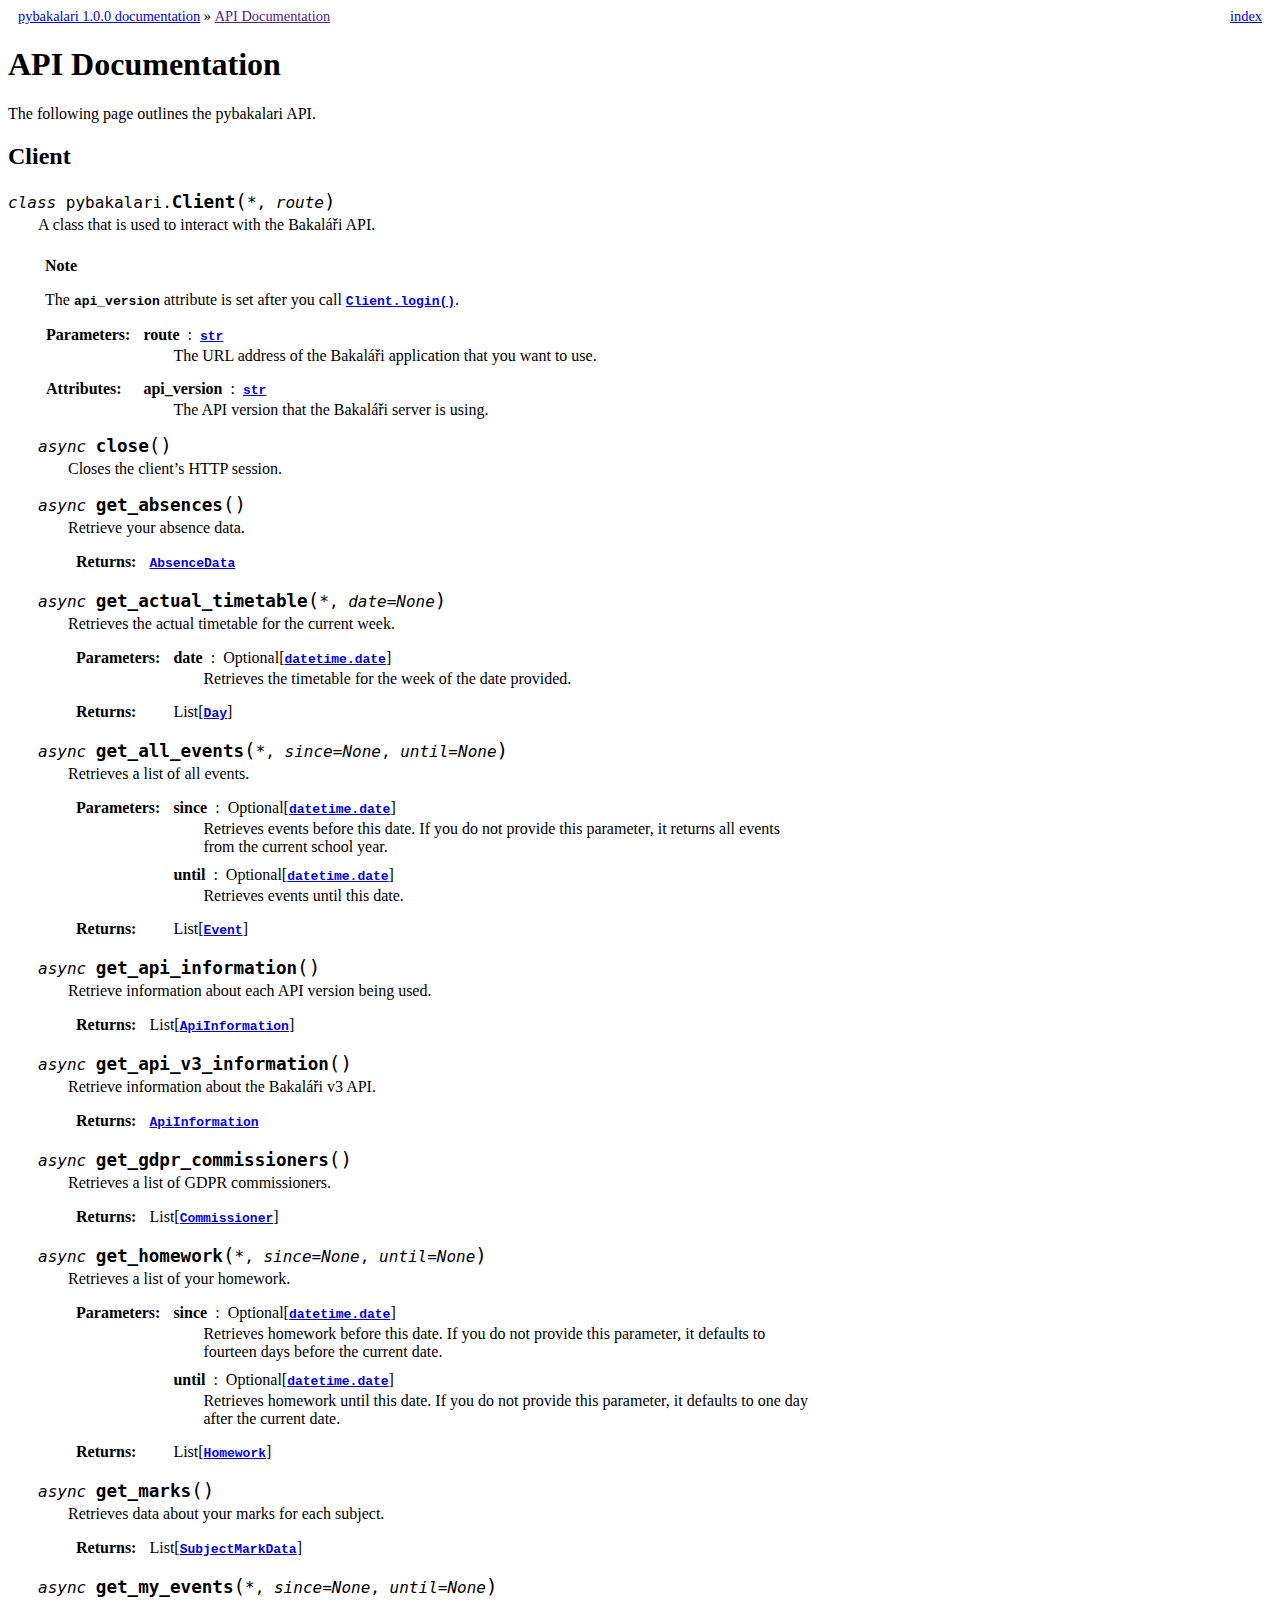
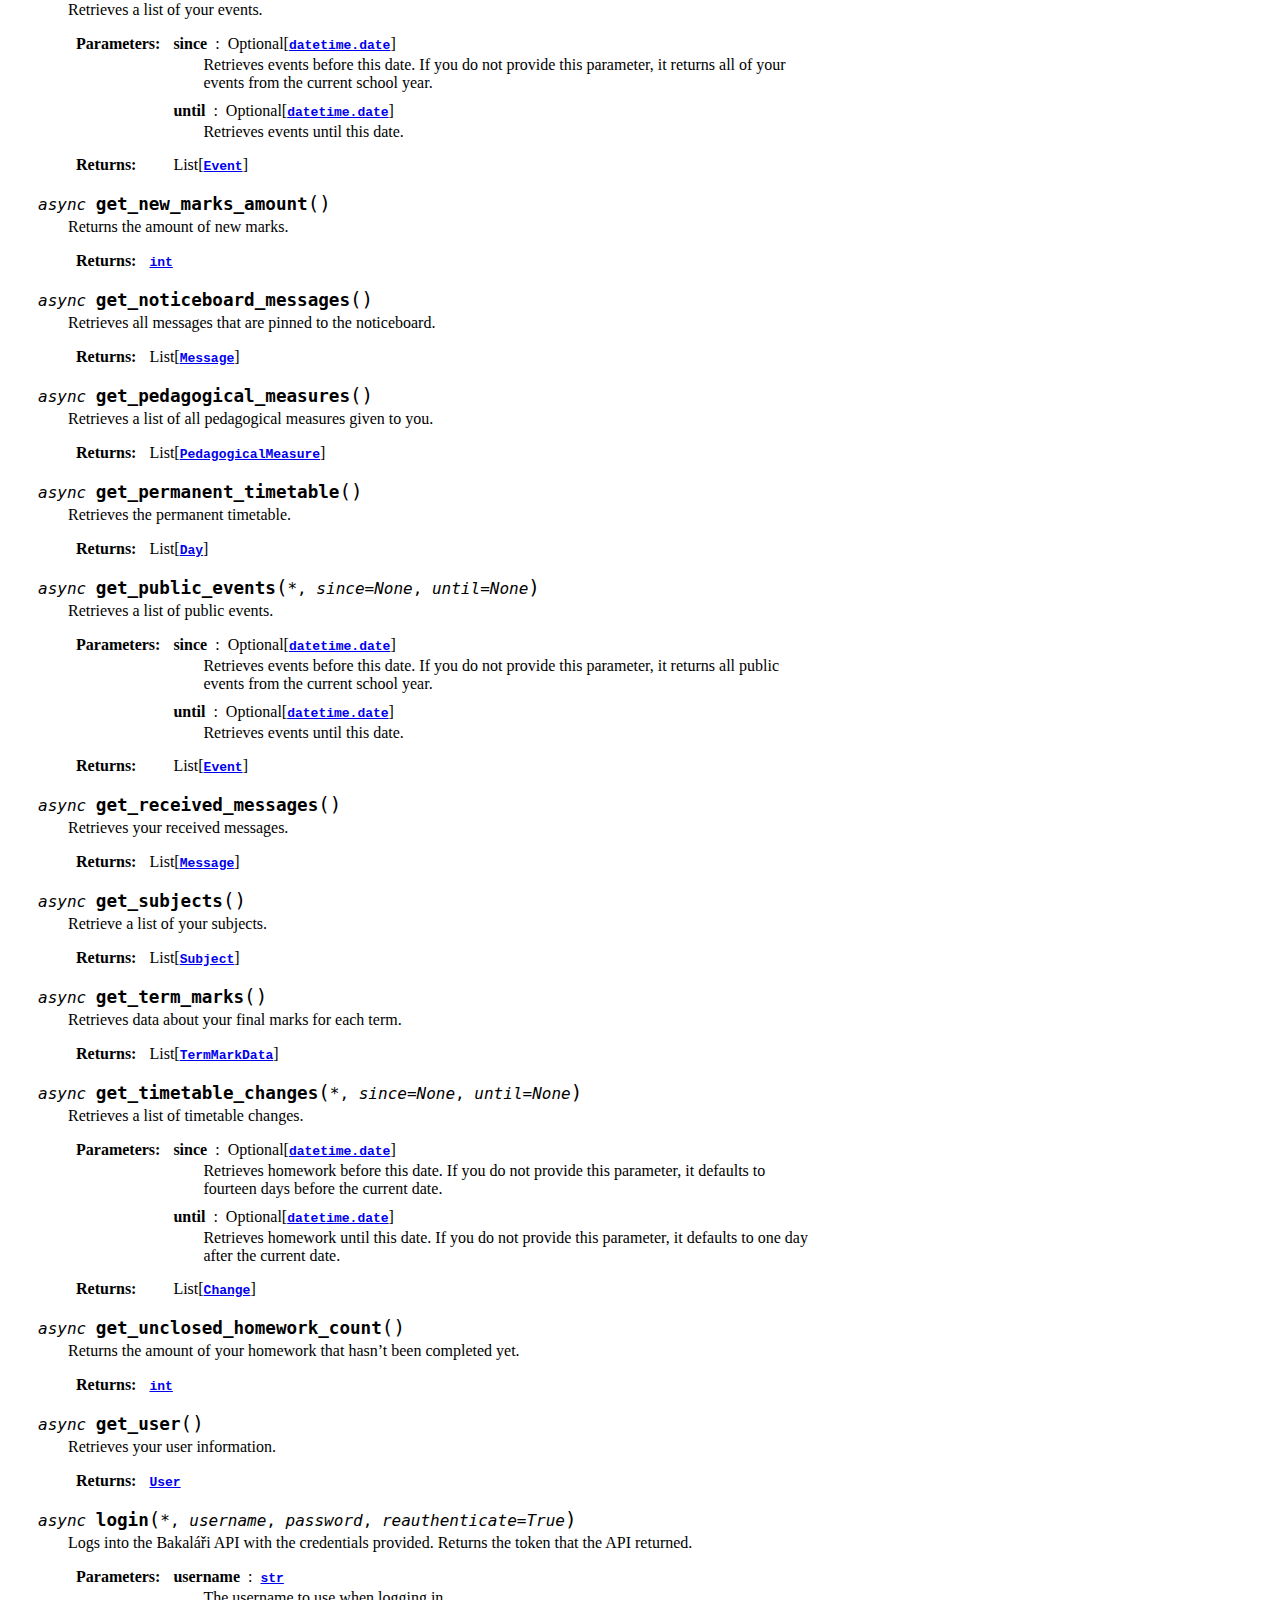
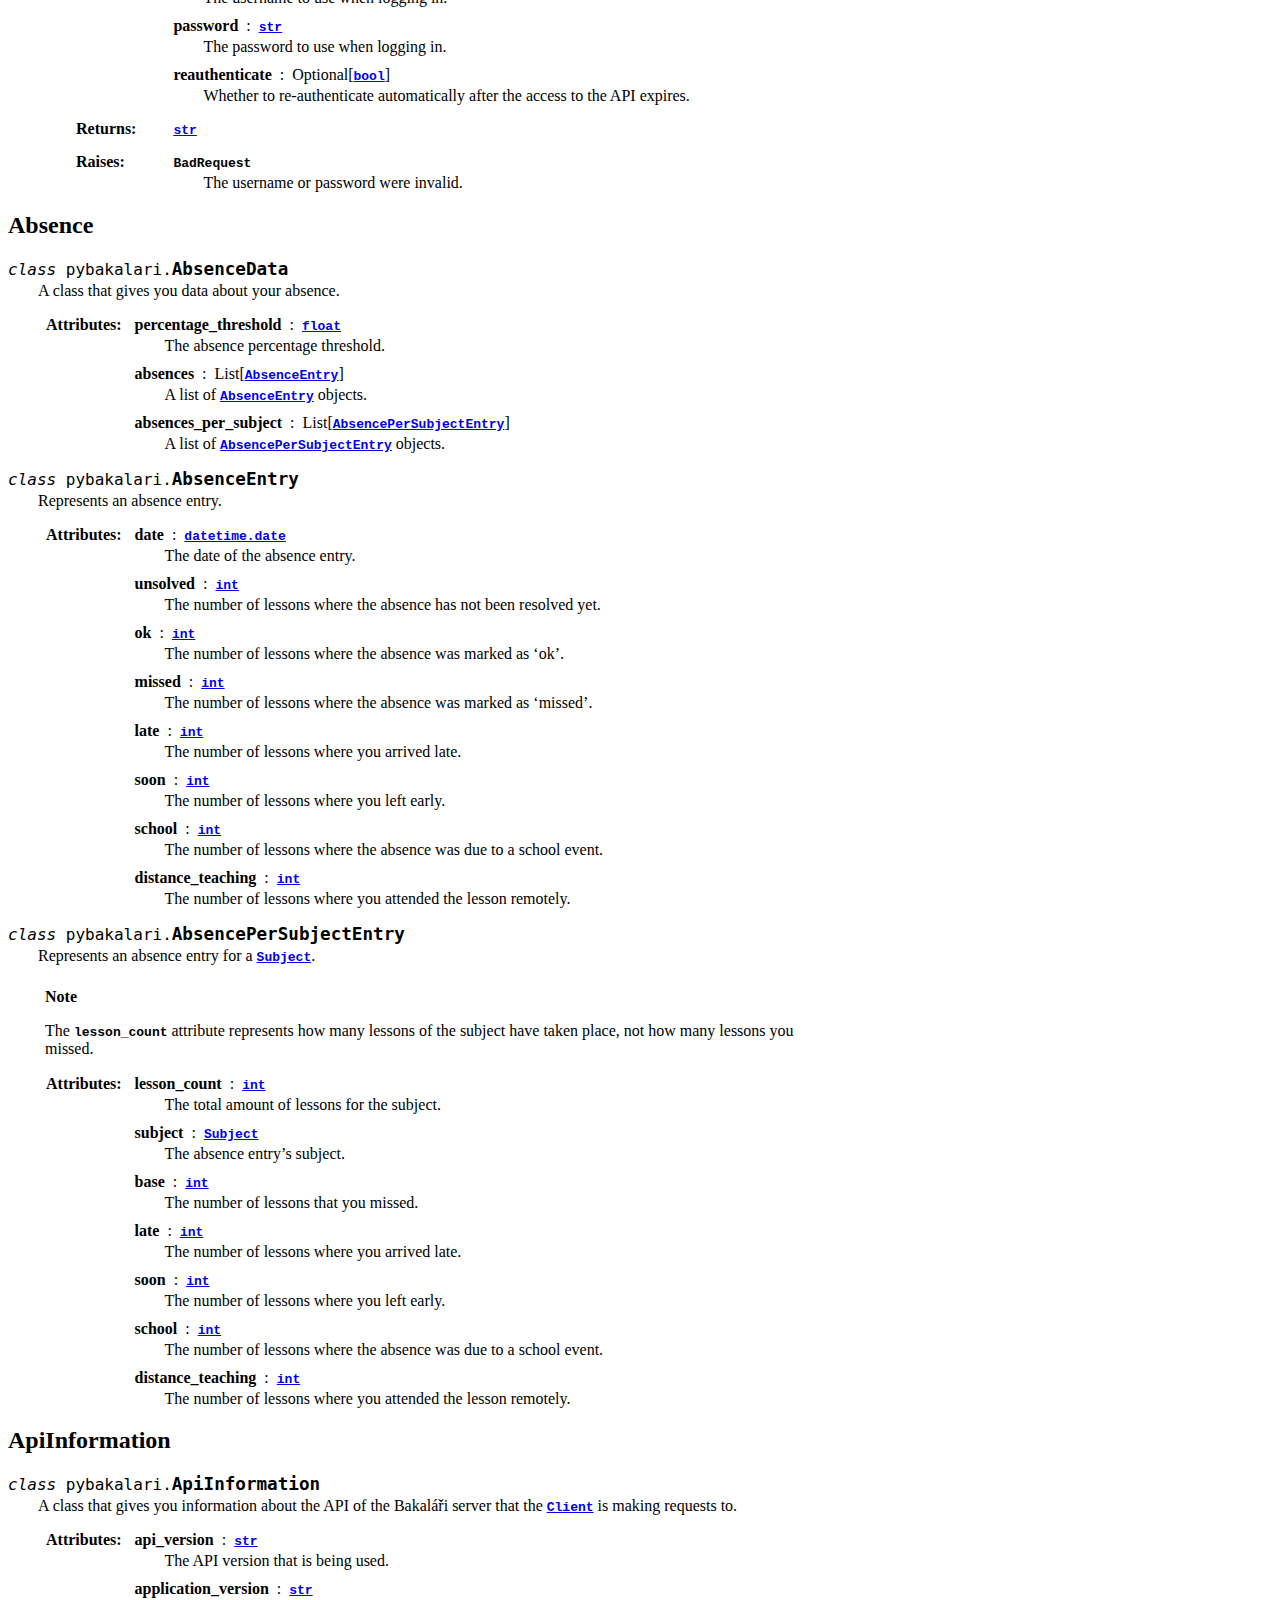
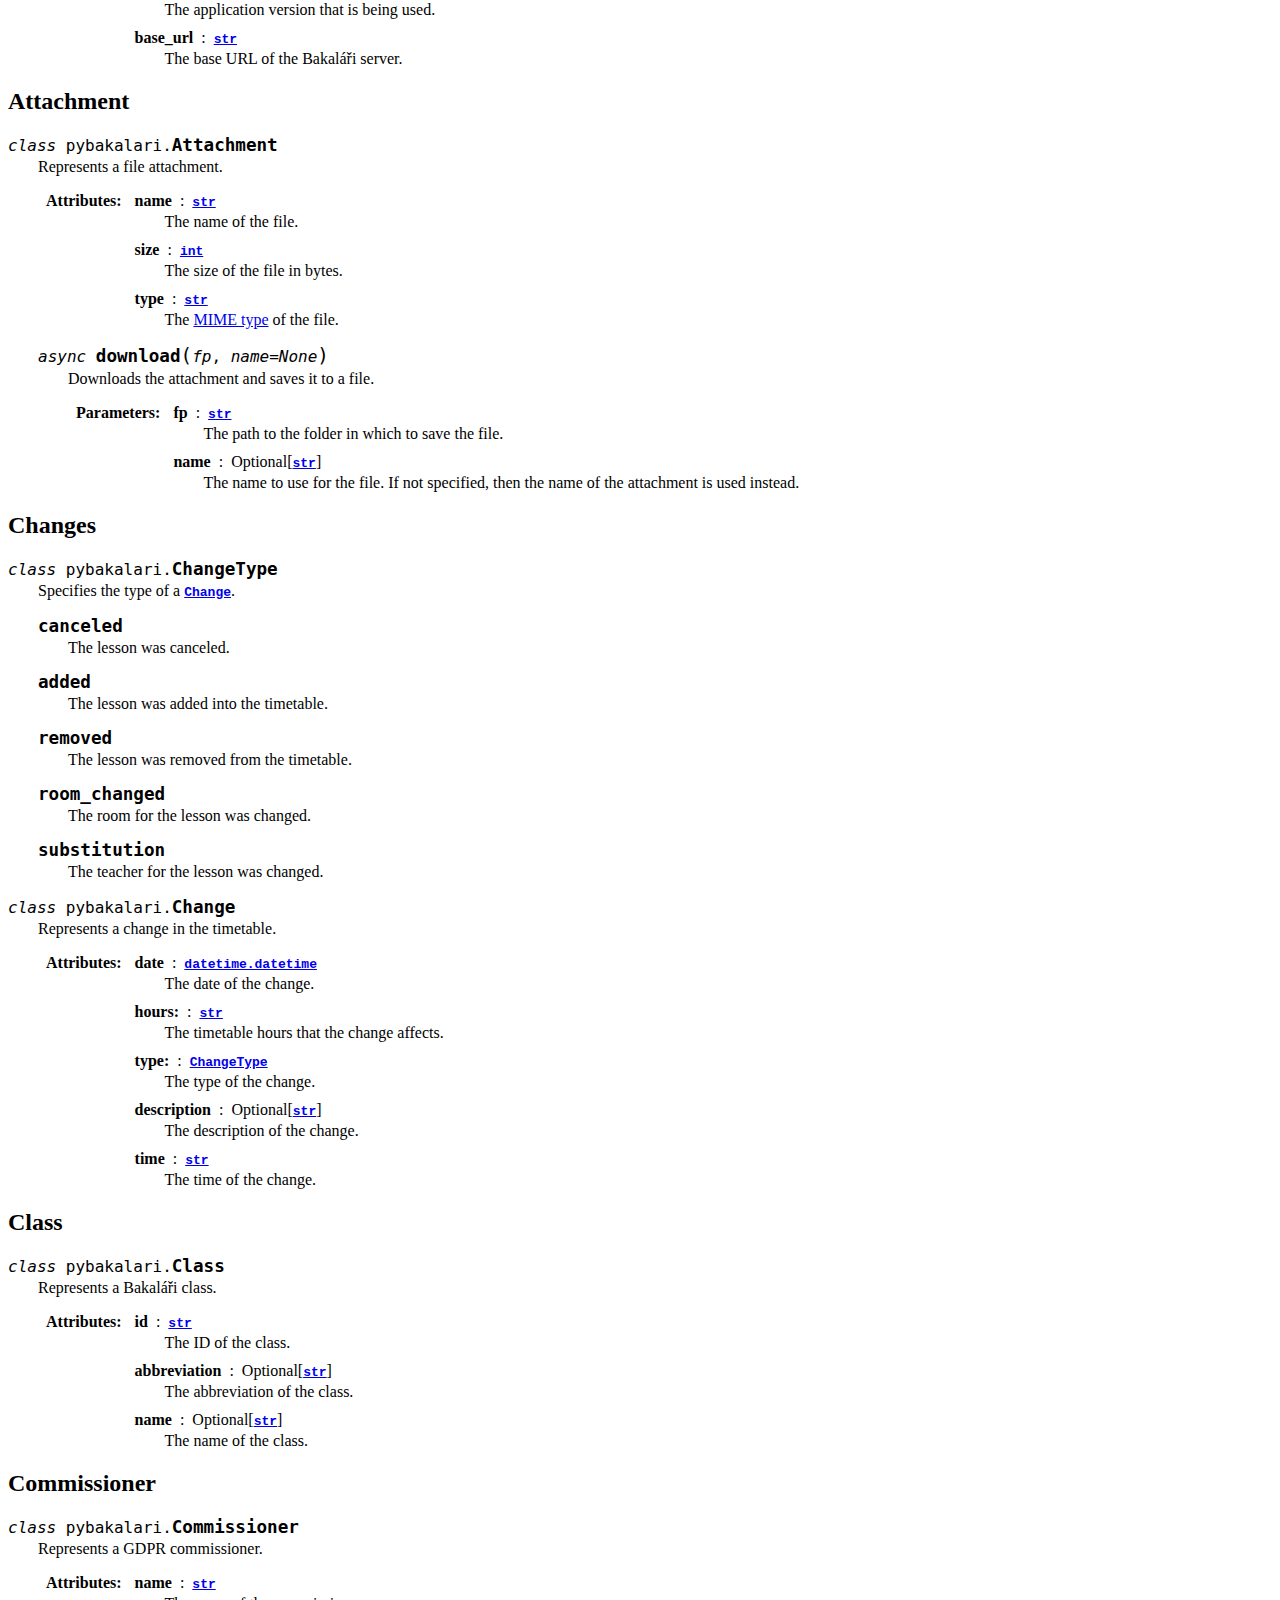
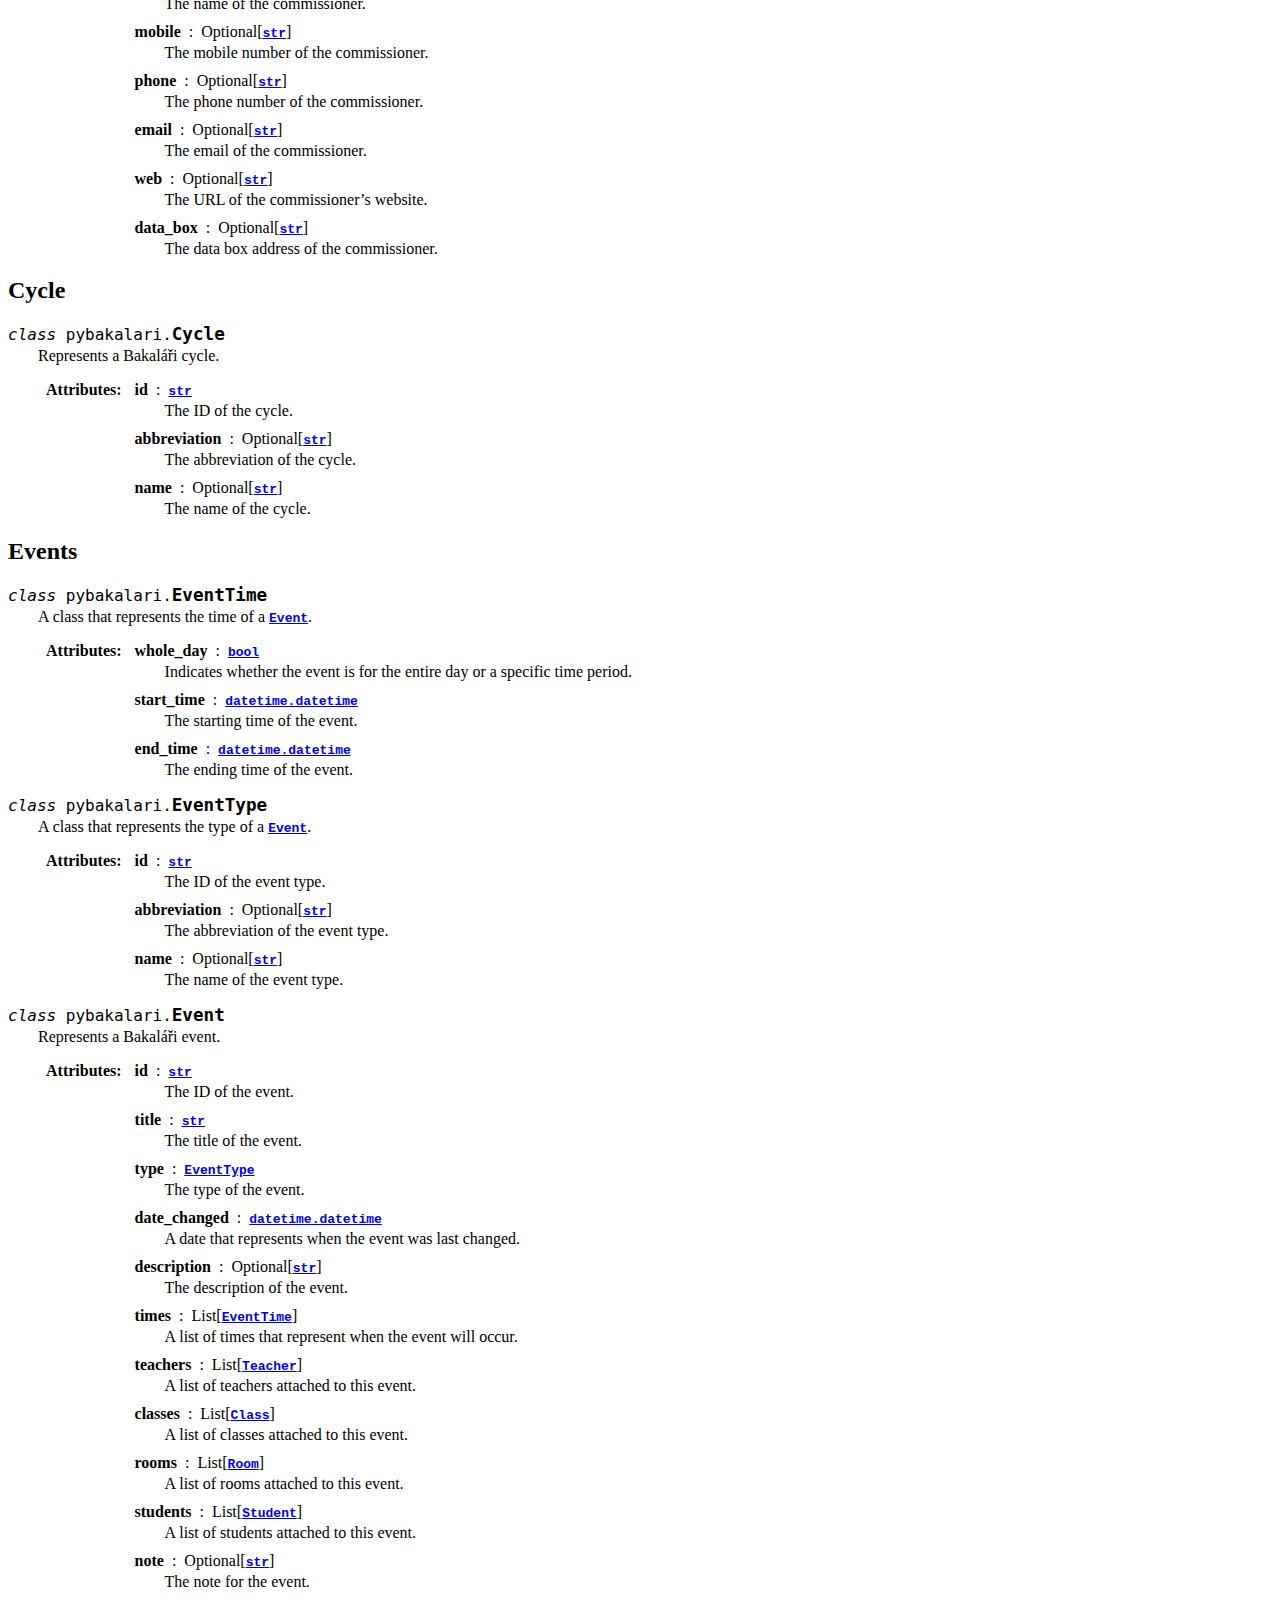
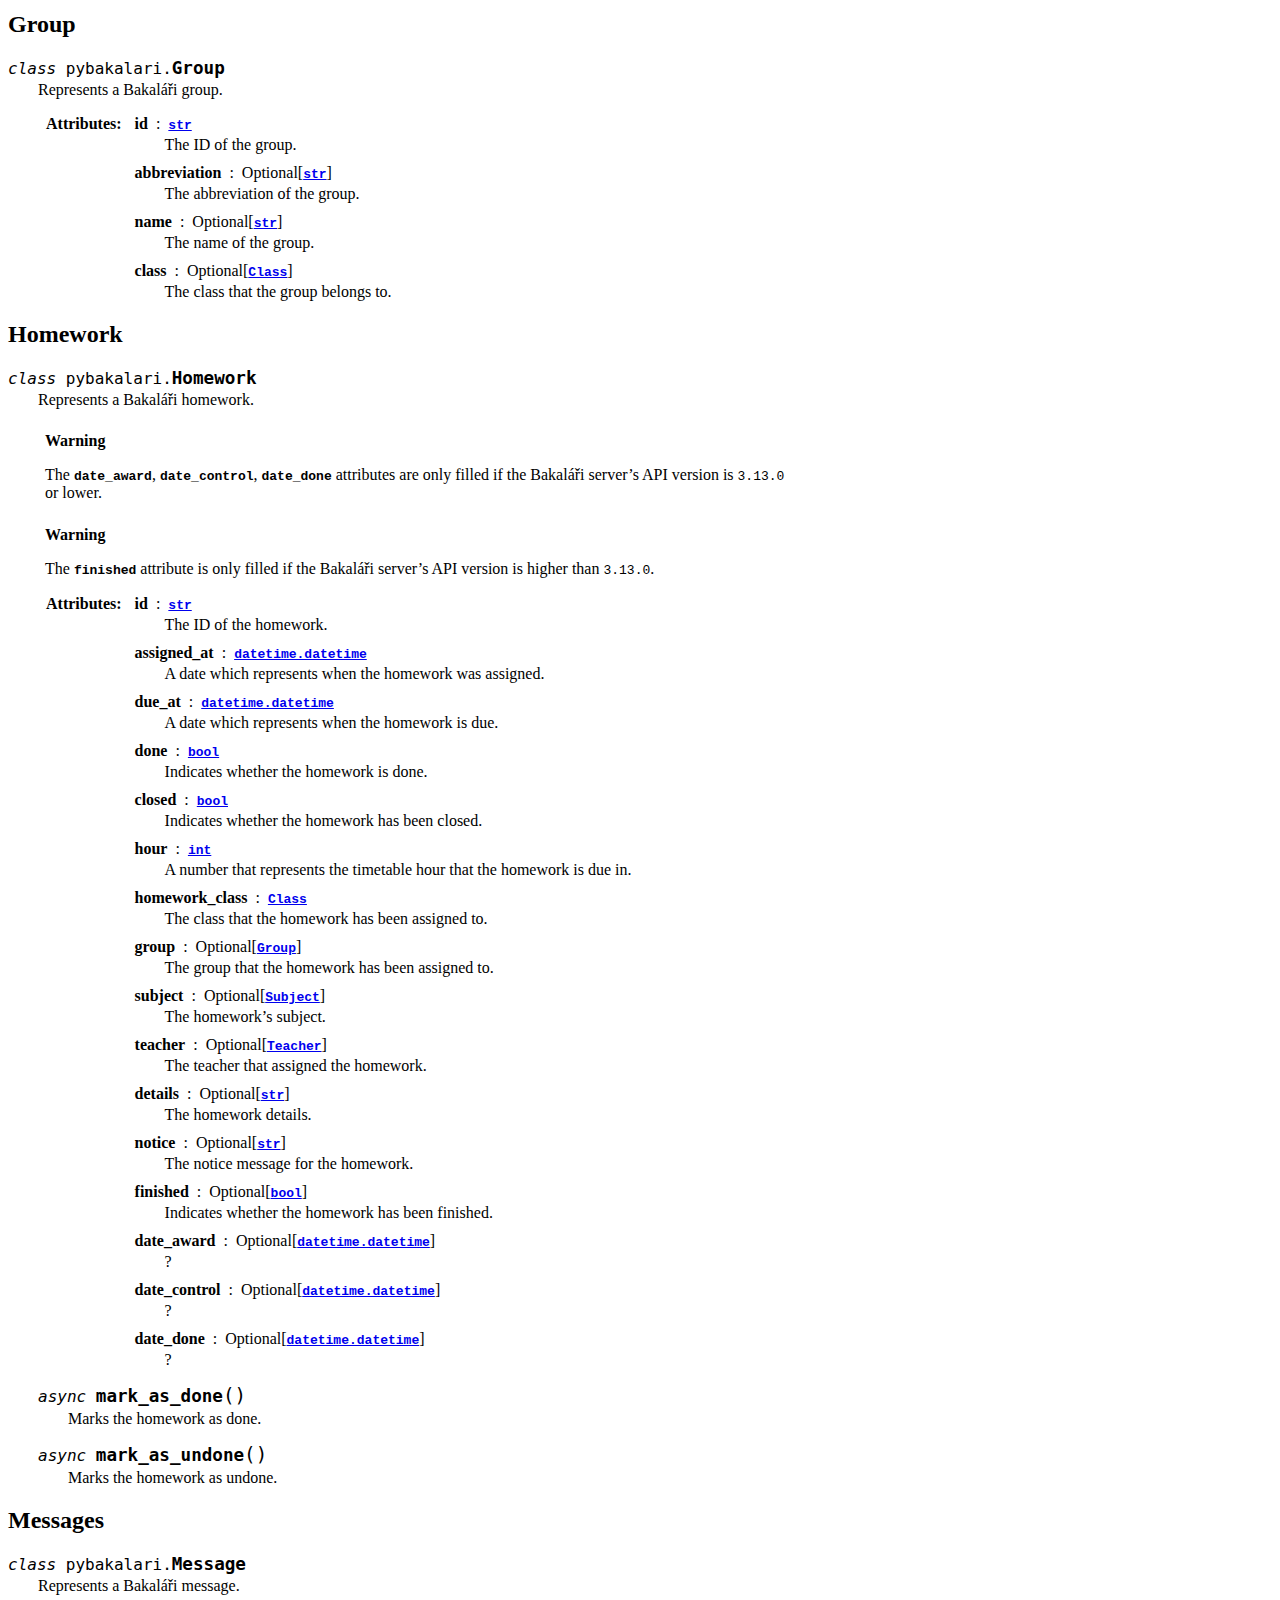
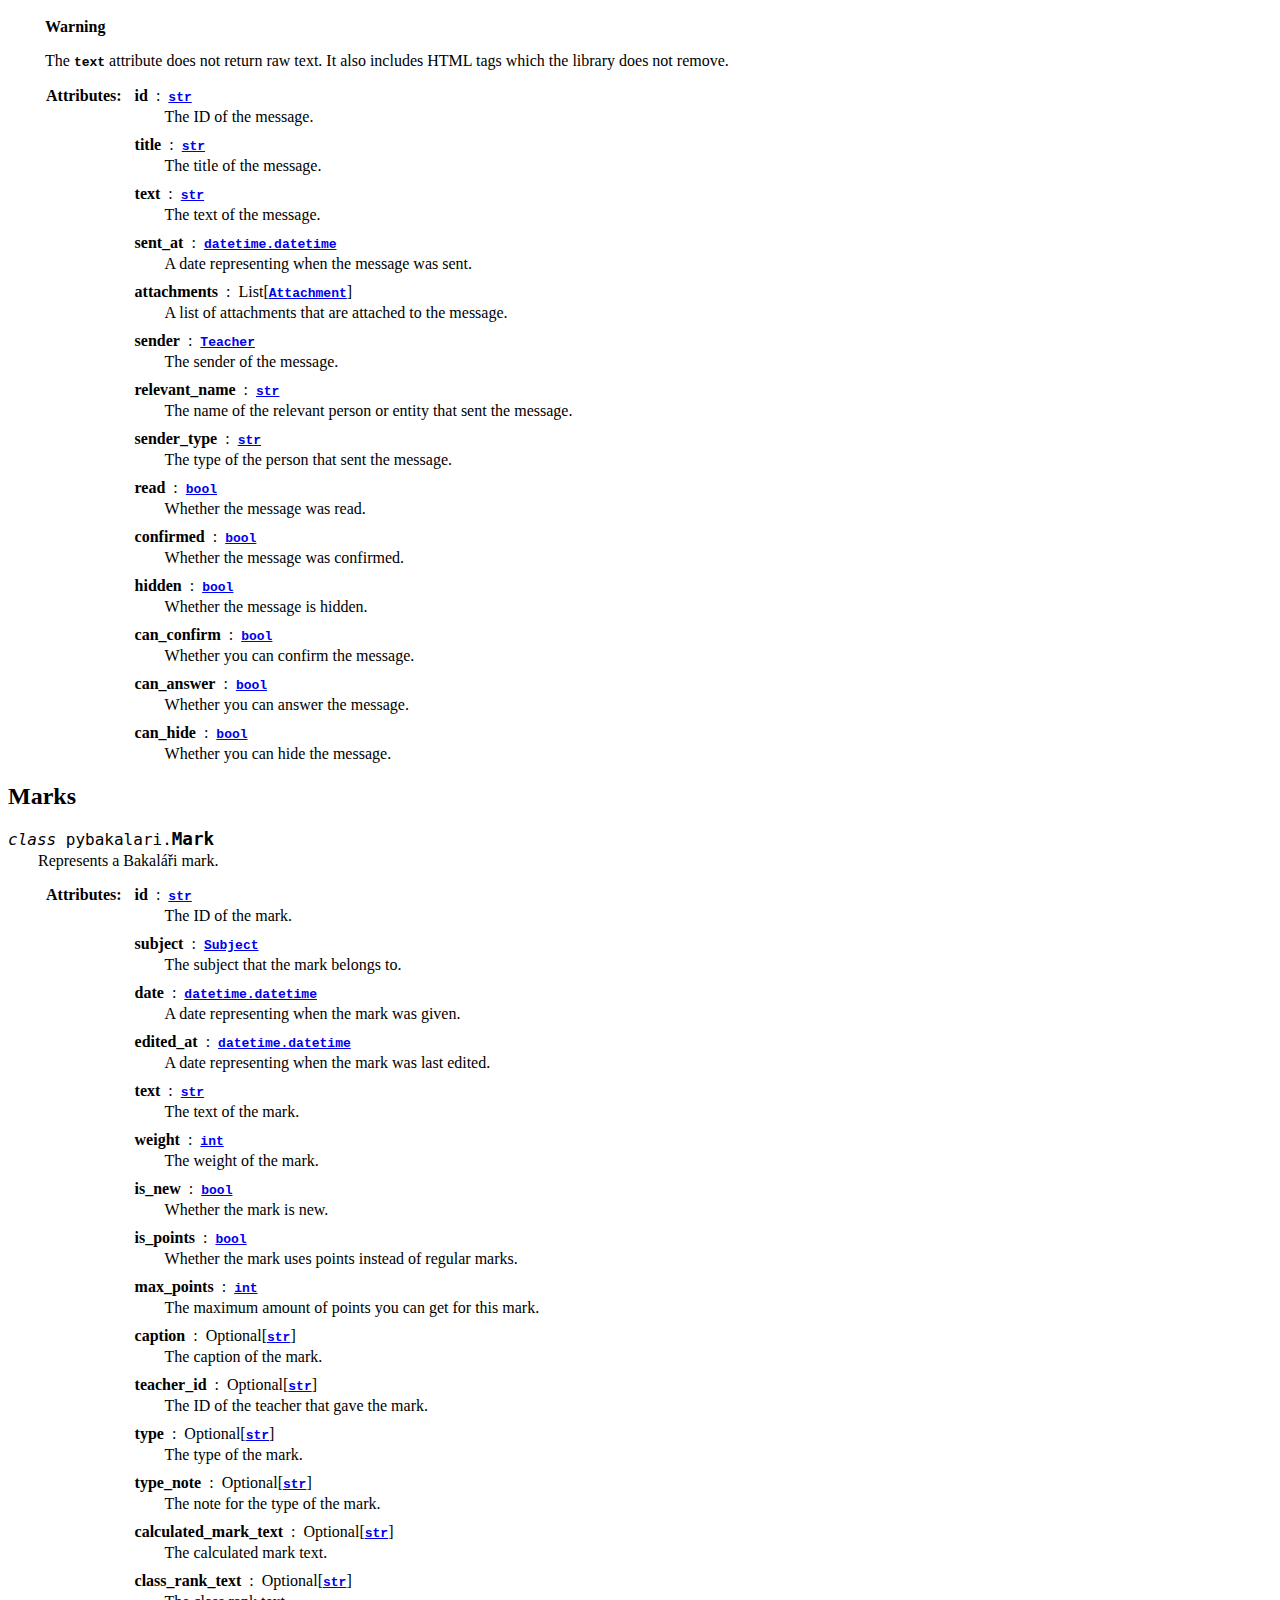
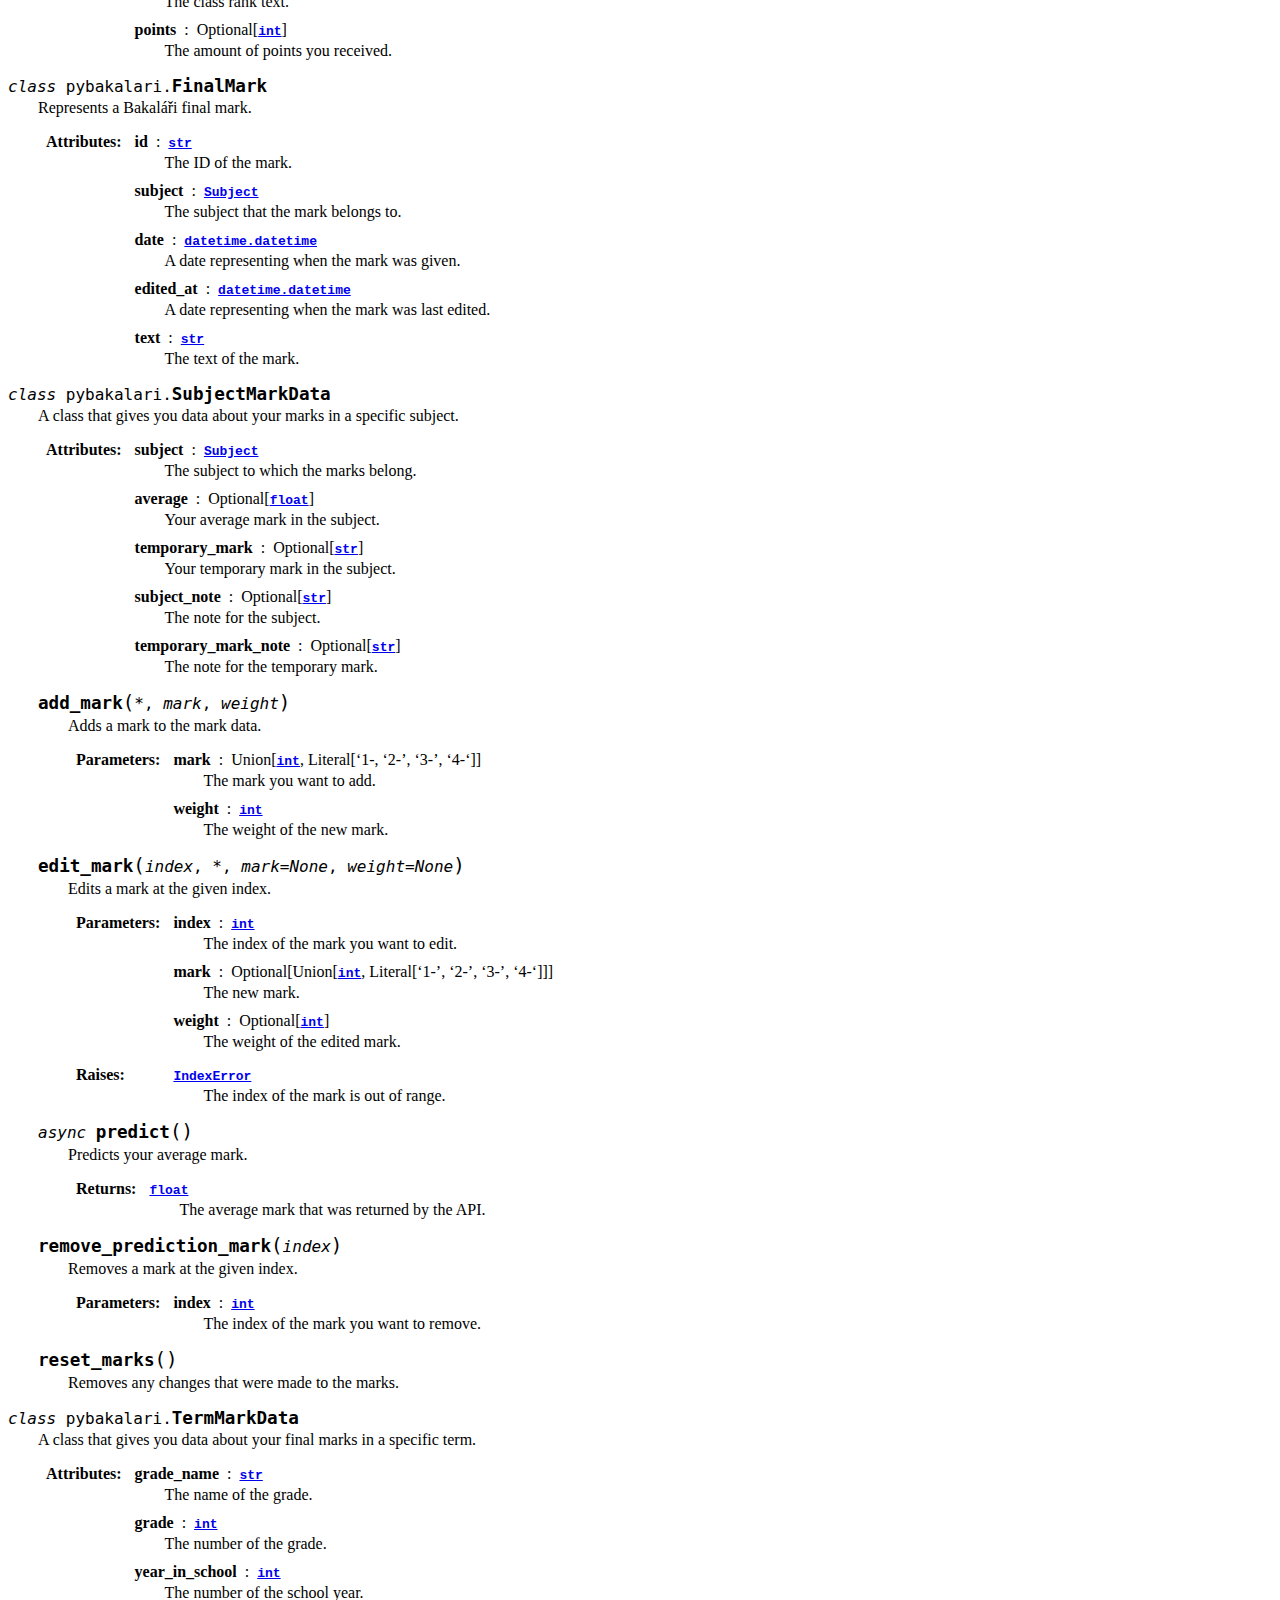
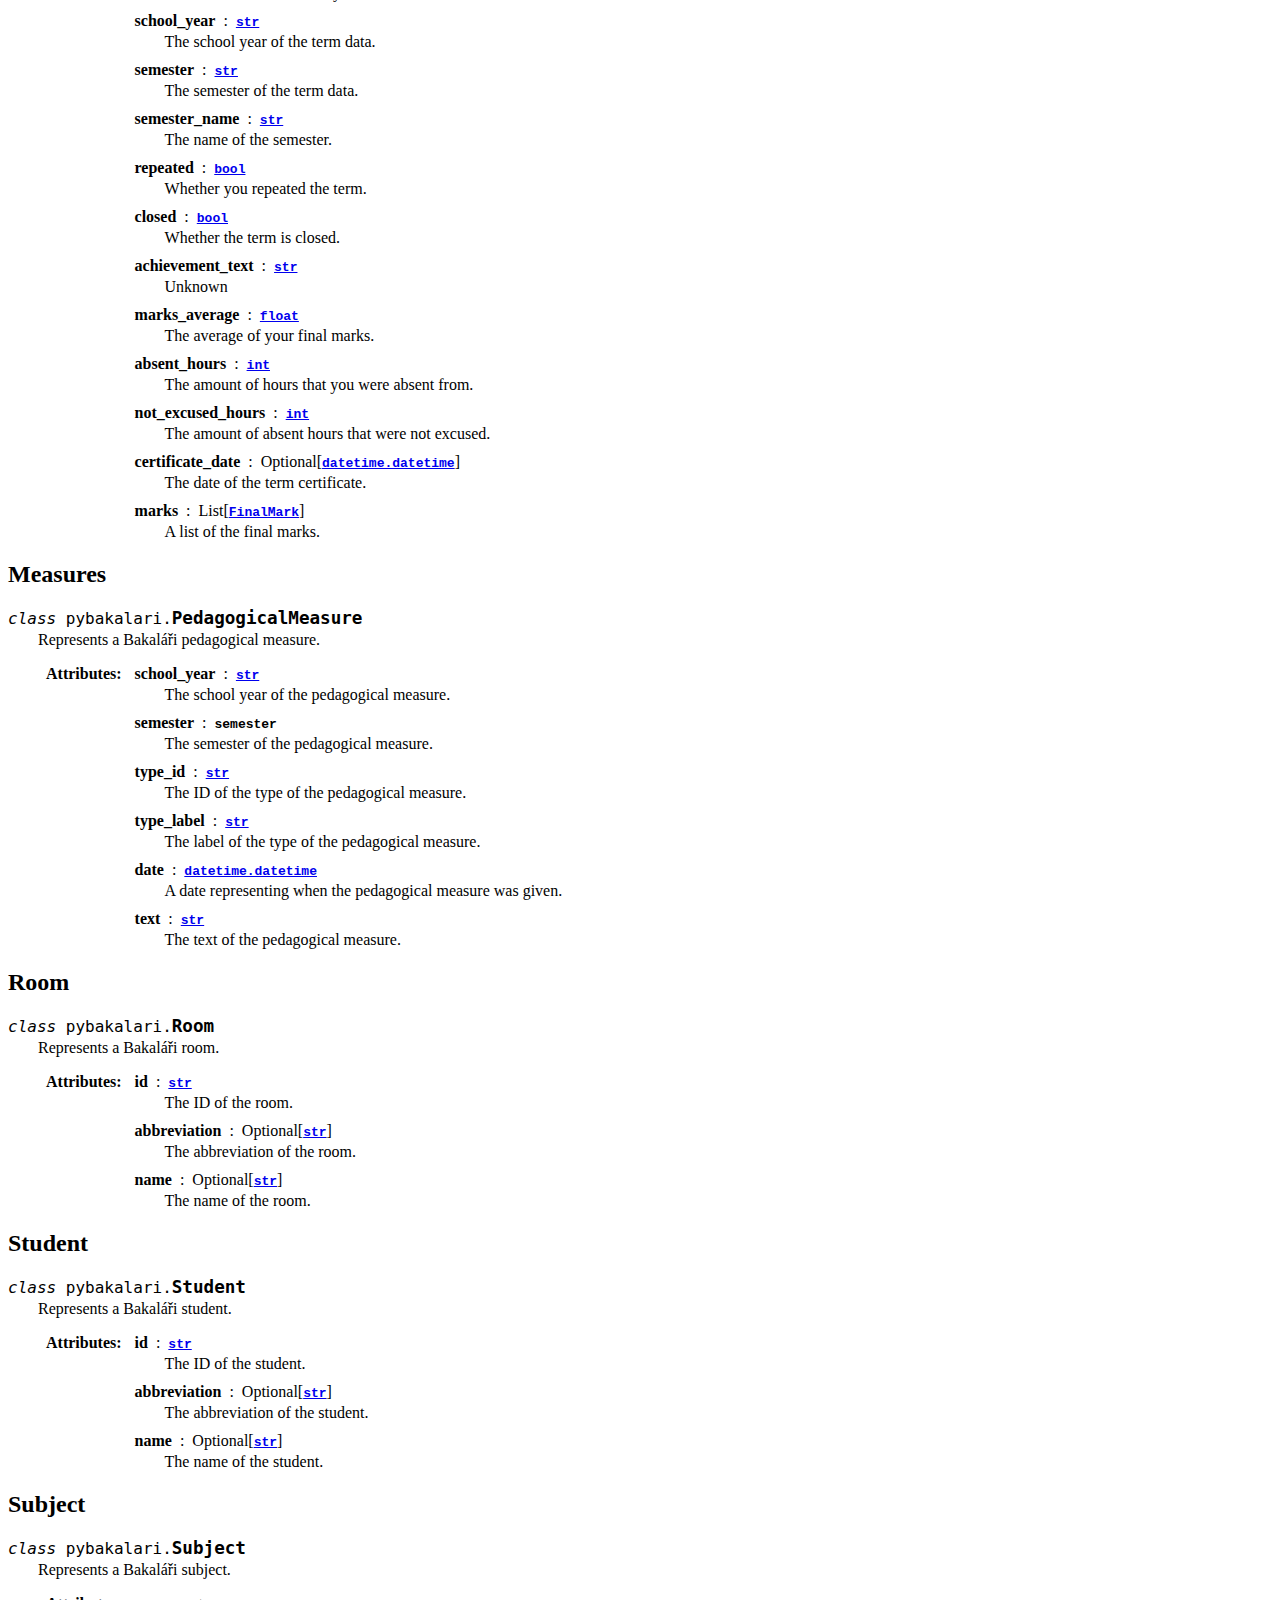
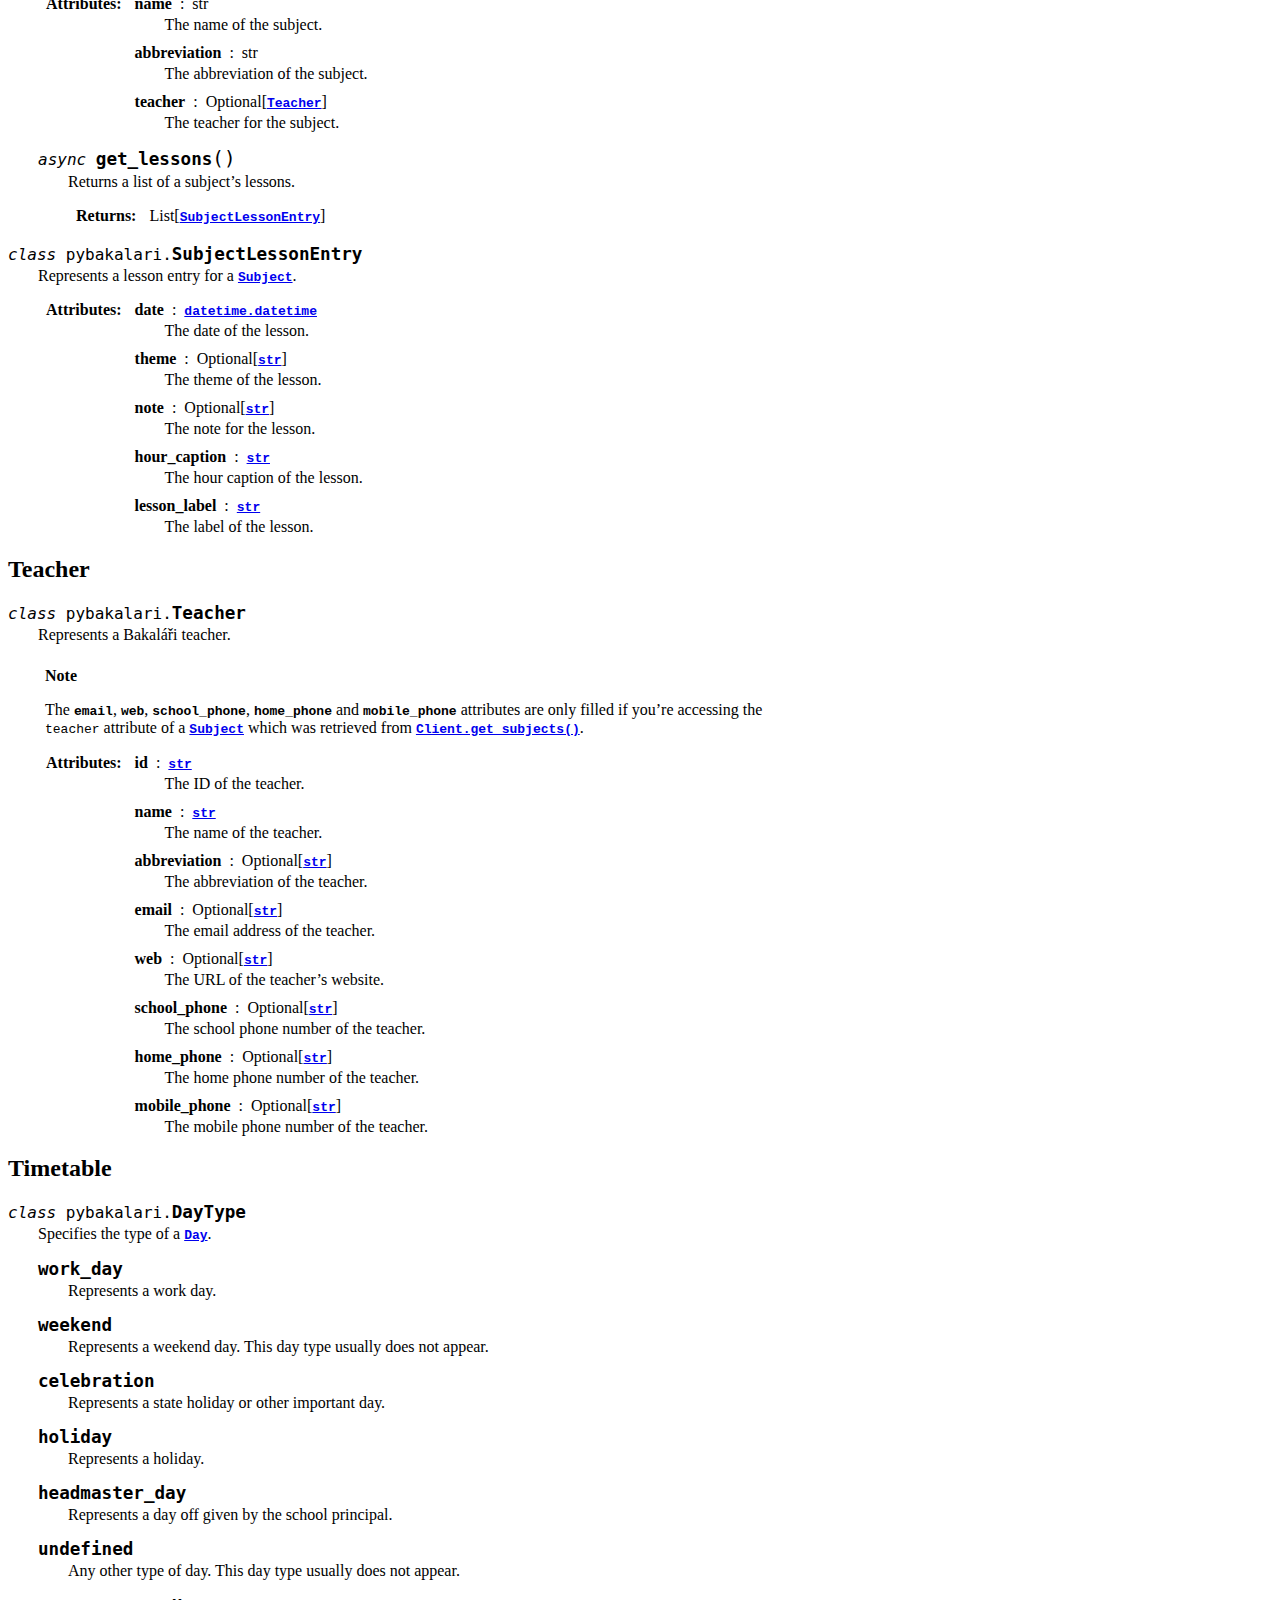
==== commit 00d46988: "small refactoring" ====
--- a/docs/_build/html/index.html
+++ b/docs/_build/html/index.html
@@ -1,200 +1,48 @@
-<!doctype html>
-<html class="no-js">
-  <head><meta charset="utf-8"/>
-    <meta name="viewport" content="width=device-width,initial-scale=1"/>
-    <meta name="color-scheme" content="light dark"><meta name="generator" content="Docutils 0.17.1: http://docutils.sourceforge.net/" />
-<link rel="index" title="Index" href="genindex.html" /><link rel="search" title="Search" href="search.html" />
-
-    <meta name="generator" content="sphinx-4.5.0, furo 2022.06.21"/>
-        <title>pybakalari 1.0.0 documentation</title>
-      <link rel="stylesheet" type="text/css" href="_static/pygments.css" />
-    <link rel="stylesheet" type="text/css" href="_static/styles/furo.css?digest=40978830699223671f4072448e654b5958f38b89" />
-    <link rel="stylesheet" type="text/css" href="_static/styles/furo-extensions.css?digest=30d1aed668e5c3a91c3e3bf6a60b675221979f0e" />
+
+<!DOCTYPE html>
+
+<html>
+  <head>
+    <meta charset="utf-8" />
+    <meta name="viewport" content="width=device-width, initial-scale=1.0" /><meta name="generator" content="Docutils 0.17.1: http://docutils.sourceforge.net/" />
+
+    <title>API Documentation &#8212; pybakalari 1.0.0 documentation</title>
+    <link rel="stylesheet" type="text/css" href="_static/pygments.css" />
+    <link rel="stylesheet" type="text/css" href="_static/basic.css" />
     <link rel="stylesheet" type="text/css" href="_static/css/custom.css" />
-    
-    
-
-
-<style>
-  body {
-    --color-code-background: #f8f8f8;
-  --color-code-foreground: black;
-  
-  }
-  @media not print {
-    body[data-theme="dark"] {
-      --color-code-background: #202020;
-  --color-code-foreground: #d0d0d0;
-  
-    }
-    @media (prefers-color-scheme: dark) {
-      body:not([data-theme="light"]) {
-        --color-code-background: #202020;
-  --color-code-foreground: #d0d0d0;
-  
-      }
-    }
-  }
-</style></head>
-  <body>
-    
-    <script>
-      document.body.dataset.theme = localStorage.getItem("theme") || "auto";
-    </script>
-    
-
-<svg xmlns="http://www.w3.org/2000/svg" style="display: none;">
-  <symbol id="svg-toc" viewBox="0 0 24 24">
-    <title>Contents</title>
-    <svg stroke="currentColor" fill="currentColor" stroke-width="0" viewBox="0 0 1024 1024">
-      <path d="M408 442h480c4.4 0 8-3.6 8-8v-56c0-4.4-3.6-8-8-8H408c-4.4 0-8 3.6-8 8v56c0 4.4 3.6 8 8 8zm-8 204c0 4.4 3.6 8 8 8h480c4.4 0 8-3.6 8-8v-56c0-4.4-3.6-8-8-8H408c-4.4 0-8 3.6-8 8v56zm504-486H120c-4.4 0-8 3.6-8 8v56c0 4.4 3.6 8 8 8h784c4.4 0 8-3.6 8-8v-56c0-4.4-3.6-8-8-8zm0 632H120c-4.4 0-8 3.6-8 8v56c0 4.4 3.6 8 8 8h784c4.4 0 8-3.6 8-8v-56c0-4.4-3.6-8-8-8zM115.4 518.9L271.7 642c5.8 4.6 14.4.5 14.4-6.9V388.9c0-7.4-8.5-11.5-14.4-6.9L115.4 505.1a8.74 8.74 0 0 0 0 13.8z"/>
-    </svg>
-  </symbol>
-  <symbol id="svg-menu" viewBox="0 0 24 24">
-    <title>Menu</title>
-    <svg xmlns="http://www.w3.org/2000/svg" viewBox="0 0 24 24" fill="none" stroke="currentColor"
-      stroke-width="2" stroke-linecap="round" stroke-linejoin="round" class="feather-menu">
-      <line x1="3" y1="12" x2="21" y2="12"></line>
-      <line x1="3" y1="6" x2="21" y2="6"></line>
-      <line x1="3" y1="18" x2="21" y2="18"></line>
-    </svg>
-  </symbol>
-  <symbol id="svg-arrow-right" viewBox="0 0 24 24">
-    <title>Expand</title>
-    <svg xmlns="http://www.w3.org/2000/svg" viewBox="0 0 24 24" fill="none" stroke="currentColor"
-      stroke-width="2" stroke-linecap="round" stroke-linejoin="round" class="feather-chevron-right">
-      <polyline points="9 18 15 12 9 6"></polyline>
-    </svg>
-  </symbol>
-  <symbol id="svg-sun" viewBox="0 0 24 24">
-    <title>Light mode</title>
-    <svg xmlns="http://www.w3.org/2000/svg" viewBox="0 0 24 24" fill="none" stroke="currentColor"
-      stroke-width="1.5" stroke-linecap="round" stroke-linejoin="round" class="feather-sun">
-      <circle cx="12" cy="12" r="5"></circle>
-      <line x1="12" y1="1" x2="12" y2="3"></line>
-      <line x1="12" y1="21" x2="12" y2="23"></line>
-      <line x1="4.22" y1="4.22" x2="5.64" y2="5.64"></line>
-      <line x1="18.36" y1="18.36" x2="19.78" y2="19.78"></line>
-      <line x1="1" y1="12" x2="3" y2="12"></line>
-      <line x1="21" y1="12" x2="23" y2="12"></line>
-      <line x1="4.22" y1="19.78" x2="5.64" y2="18.36"></line>
-      <line x1="18.36" y1="5.64" x2="19.78" y2="4.22"></line>
-    </svg>
-  </symbol>
-  <symbol id="svg-moon" viewBox="0 0 24 24">
-    <title>Dark mode</title>
-    <svg xmlns="http://www.w3.org/2000/svg" viewBox="0 0 24 24" fill="none" stroke="currentColor"
-      stroke-width="1.5" stroke-linecap="round" stroke-linejoin="round" class="icon-tabler-moon">
-      <path stroke="none" d="M0 0h24v24H0z" fill="none" />
-      <path d="M12 3c.132 0 .263 0 .393 0a7.5 7.5 0 0 0 7.92 12.446a9 9 0 1 1 -8.313 -12.454z" />
-    </svg>
-  </symbol>
-  <symbol id="svg-sun-half" viewBox="0 0 24 24">
-    <title>Auto light/dark mode</title>
-    <svg xmlns="http://www.w3.org/2000/svg" viewBox="0 0 24 24" fill="none" stroke="currentColor"
-      stroke-width="1.5" stroke-linecap="round" stroke-linejoin="round" class="icon-tabler-shadow">
-      <path stroke="none" d="M0 0h24v24H0z" fill="none"/>
-      <circle cx="12" cy="12" r="9" />
-      <path d="M13 12h5" />
-      <path d="M13 15h4" />
-      <path d="M13 18h1" />
-      <path d="M13 9h4" />
-      <path d="M13 6h1" />
-    </svg>
-  </symbol>
-</svg>
-
-<input type="checkbox" class="sidebar-toggle" name="__navigation" id="__navigation">
-<input type="checkbox" class="sidebar-toggle" name="__toc" id="__toc">
-<label class="overlay sidebar-overlay" for="__navigation">
-  <div class="visually-hidden">Hide navigation sidebar</div>
-</label>
-<label class="overlay toc-overlay" for="__toc">
-  <div class="visually-hidden">Hide table of contents sidebar</div>
-</label>
-
-
-
-<div class="page">
-  <header class="mobile-header">
-    <div class="header-left">
-      <label class="nav-overlay-icon" for="__navigation">
-        <div class="visually-hidden">Toggle site navigation sidebar</div>
-        <i class="icon"><svg><use href="#svg-menu"></use></svg></i>
-      </label>
-    </div>
-    <div class="header-center">
-      <a href="#"><div class="brand">pybakalari 1.0.0 documentation</div></a>
-    </div>
-    <div class="header-right">
-      <div class="theme-toggle-container theme-toggle-header">
-        <button class="theme-toggle">
-          <div class="visually-hidden">Toggle Light / Dark / Auto color theme</div>
-          <svg class="theme-icon-when-auto"><use href="#svg-sun-half"></use></svg>
-          <svg class="theme-icon-when-dark"><use href="#svg-moon"></use></svg>
-          <svg class="theme-icon-when-light"><use href="#svg-sun"></use></svg>
-        </button>
-      </div>
-      <label class="toc-overlay-icon toc-header-icon" for="__toc">
-        <div class="visually-hidden">Toggle table of contents sidebar</div>
-        <i class="icon"><svg><use href="#svg-toc"></use></svg></i>
-      </label>
-    </div>
-  </header>
-  <aside class="sidebar-drawer">
-    <div class="sidebar-container">
-      
-      <div class="sidebar-sticky"><a class="sidebar-brand" href="#">
-  
-  
-  <span class="sidebar-brand-text">pybakalari 1.0.0 documentation</span>
-  
-</a><form class="sidebar-search-container" method="get" action="search.html" role="search">
-  <input class="sidebar-search" placeholder=Search name="q" aria-label="Search">
-  <input type="hidden" name="check_keywords" value="yes">
-  <input type="hidden" name="area" value="default">
-</form>
-<div id="searchbox"></div><div class="sidebar-scroll"><div class="sidebar-tree">
-  
+    <script data-url_root="./" id="documentation_options" src="_static/documentation_options.js"></script>
+    <script src="_static/jquery.js"></script>
+    <script src="_static/underscore.js"></script>
+    <script src="_static/doctools.js"></script>
+    <link rel="index" title="Index" href="genindex.html" />
+    <link rel="search" title="Search" href="search.html" /> 
+  </head><body>
+    <div class="related" role="navigation" aria-label="related navigation">
+      <h3>Navigation</h3>
+      <ul>
+        <li class="right" style="margin-right: 10px">
+          <a href="genindex.html" title="General Index"
+             accesskey="I">index</a></li>
+        <li class="nav-item nav-item-0"><a href="#">pybakalari 1.0.0 documentation</a> &#187;</li>
+        <li class="nav-item nav-item-this"><a href="">API Documentation</a></li> 
+      </ul>
+    </div>  
+
+    <div class="document">
+      <div class="documentwrapper">
+        <div class="bodywrapper">
+          <div class="body" role="main">
+            
+  <section id="api-documentation">
+<h1>API Documentation<a class="headerlink" href="#api-documentation" title="Permalink to this headline">¶</a></h1>
+<div class="toctree-wrapper compound">
 </div>
-</div>
-
-      </div>
-      
-    </div>
-  </aside>
-  <div class="main">
-    <div class="content">
-      <div class="article-container">
-        <a href="#" class="back-to-top muted-link">
-          <svg xmlns="http://www.w3.org/2000/svg" viewBox="0 0 24 24">
-            <path d="M13 20h-2V8l-5.5 5.5-1.42-1.42L12 4.16l7.92 7.92-1.42 1.42L13 8v12z"></path>
-          </svg>
-          <span>Back to top</span>
-        </a>
-        <div class="content-icon-container">
-          <div class="theme-toggle-container theme-toggle-content">
-            <button class="theme-toggle">
-              <div class="visually-hidden">Toggle Light / Dark / Auto color theme</div>
-              <svg class="theme-icon-when-auto"><use href="#svg-sun-half"></use></svg>
-              <svg class="theme-icon-when-dark"><use href="#svg-moon"></use></svg>
-              <svg class="theme-icon-when-light"><use href="#svg-sun"></use></svg>
-            </button>
-          </div>
-          <label class="toc-overlay-icon toc-content-icon" for="__toc">
-            <div class="visually-hidden">Toggle table of contents sidebar</div>
-            <i class="icon"><svg><use href="#svg-toc"></use></svg></i>
-          </label>
-        </div>
-        <article role="main">
-          <section id="api-documentation">
-<h1>API Documentation<a class="headerlink" href="#api-documentation" title="Permalink to this headline">#</a></h1>
 <p>The following page outlines the pybakalari API.</p>
 <section id="client">
-<h2>Client<a class="headerlink" href="#client" title="Permalink to this headline">#</a></h2>
+<h2>Client<a class="headerlink" href="#client" title="Permalink to this headline">¶</a></h2>
 <dl class="py class">
 <dt class="sig sig-object py" id="pybakalari.Client">
-<em class="property"><span class="pre">class</span><span class="w"> </span></em><span class="sig-prename descclassname"><span class="pre">pybakalari.</span></span><span class="sig-name descname"><span class="pre">Client</span></span><span class="sig-paren">(</span><em class="sig-param"><span class="o"><span class="pre">*</span></span></em>, <em class="sig-param"><span class="n"><span class="pre">route</span></span></em><span class="sig-paren">)</span><a class="headerlink" href="#pybakalari.Client" title="Permalink to this definition">#</a></dt>
+<em class="property"><span class="pre">class</span><span class="w"> </span></em><span class="sig-prename descclassname"><span class="pre">pybakalari.</span></span><span class="sig-name descname"><span class="pre">Client</span></span><span class="sig-paren">(</span><em class="sig-param"><span class="o"><span class="pre">*</span></span></em>, <em class="sig-param"><span class="n"><span class="pre">route</span></span></em><span class="sig-paren">)</span><a class="headerlink" href="#pybakalari.Client" title="Permalink to this definition">¶</a></dt>
 <dd><p>A class that is used to interact with the Bakaláři API.</p>
 <div class="admonition note">
 <p class="admonition-title">Note</p>
@@ -216,13 +64,13 @@
 </dl>
 <dl class="py method">
 <dt class="sig sig-object py" id="pybakalari.Client.close">
-<em class="property"><span class="pre">async</span><span class="w"> </span></em><span class="sig-name descname"><span class="pre">close</span></span><span class="sig-paren">(</span><span class="sig-paren">)</span><a class="headerlink" href="#pybakalari.Client.close" title="Permalink to this definition">#</a></dt>
+<em class="property"><span class="pre">async</span><span class="w"> </span></em><span class="sig-name descname"><span class="pre">close</span></span><span class="sig-paren">(</span><span class="sig-paren">)</span><a class="headerlink" href="#pybakalari.Client.close" title="Permalink to this definition">¶</a></dt>
 <dd><p>Closes the client’s HTTP session.</p>
 </dd></dl>
 
 <dl class="py method">
 <dt class="sig sig-object py" id="pybakalari.Client.get_absences">
-<em class="property"><span class="pre">async</span><span class="w"> </span></em><span class="sig-name descname"><span class="pre">get_absences</span></span><span class="sig-paren">(</span><span class="sig-paren">)</span><a class="headerlink" href="#pybakalari.Client.get_absences" title="Permalink to this definition">#</a></dt>
+<em class="property"><span class="pre">async</span><span class="w"> </span></em><span class="sig-name descname"><span class="pre">get_absences</span></span><span class="sig-paren">(</span><span class="sig-paren">)</span><a class="headerlink" href="#pybakalari.Client.get_absences" title="Permalink to this definition">¶</a></dt>
 <dd><p>Retrieve your absence data.</p>
 <dl class="field-list simple">
 <dt class="field-odd">Returns</dt>
@@ -235,7 +83,7 @@
 
 <dl class="py method">
 <dt class="sig sig-object py" id="pybakalari.Client.get_actual_timetable">
-<em class="property"><span class="pre">async</span><span class="w"> </span></em><span class="sig-name descname"><span class="pre">get_actual_timetable</span></span><span class="sig-paren">(</span><em class="sig-param"><span class="o"><span class="pre">*</span></span></em>, <em class="sig-param"><span class="n"><span class="pre">date</span></span><span class="o"><span class="pre">=</span></span><span class="default_value"><span class="pre">None</span></span></em><span class="sig-paren">)</span><a class="headerlink" href="#pybakalari.Client.get_actual_timetable" title="Permalink to this definition">#</a></dt>
+<em class="property"><span class="pre">async</span><span class="w"> </span></em><span class="sig-name descname"><span class="pre">get_actual_timetable</span></span><span class="sig-paren">(</span><em class="sig-param"><span class="o"><span class="pre">*</span></span></em>, <em class="sig-param"><span class="n"><span class="pre">date</span></span><span class="o"><span class="pre">=</span></span><span class="default_value"><span class="pre">None</span></span></em><span class="sig-paren">)</span><a class="headerlink" href="#pybakalari.Client.get_actual_timetable" title="Permalink to this definition">¶</a></dt>
 <dd><p>Retrieves the actual timetable for the current week.</p>
 <dl class="field-list">
 <dt class="field-odd">Parameters</dt>
@@ -254,7 +102,7 @@
 
 <dl class="py method">
 <dt class="sig sig-object py" id="pybakalari.Client.get_all_events">
-<em class="property"><span class="pre">async</span><span class="w"> </span></em><span class="sig-name descname"><span class="pre">get_all_events</span></span><span class="sig-paren">(</span><em class="sig-param"><span class="o"><span class="pre">*</span></span></em>, <em class="sig-param"><span class="n"><span class="pre">since</span></span><span class="o"><span class="pre">=</span></span><span class="default_value"><span class="pre">None</span></span></em>, <em class="sig-param"><span class="n"><span class="pre">until</span></span><span class="o"><span class="pre">=</span></span><span class="default_value"><span class="pre">None</span></span></em><span class="sig-paren">)</span><a class="headerlink" href="#pybakalari.Client.get_all_events" title="Permalink to this definition">#</a></dt>
+<em class="property"><span class="pre">async</span><span class="w"> </span></em><span class="sig-name descname"><span class="pre">get_all_events</span></span><span class="sig-paren">(</span><em class="sig-param"><span class="o"><span class="pre">*</span></span></em>, <em class="sig-param"><span class="n"><span class="pre">since</span></span><span class="o"><span class="pre">=</span></span><span class="default_value"><span class="pre">None</span></span></em>, <em class="sig-param"><span class="n"><span class="pre">until</span></span><span class="o"><span class="pre">=</span></span><span class="default_value"><span class="pre">None</span></span></em><span class="sig-paren">)</span><a class="headerlink" href="#pybakalari.Client.get_all_events" title="Permalink to this definition">¶</a></dt>
 <dd><p>Retrieves a list of all events.</p>
 <dl class="field-list">
 <dt class="field-odd">Parameters</dt>
@@ -276,7 +124,7 @@
 
 <dl class="py method">
 <dt class="sig sig-object py" id="pybakalari.Client.get_api_information">
-<em class="property"><span class="pre">async</span><span class="w"> </span></em><span class="sig-name descname"><span class="pre">get_api_information</span></span><span class="sig-paren">(</span><span class="sig-paren">)</span><a class="headerlink" href="#pybakalari.Client.get_api_information" title="Permalink to this definition">#</a></dt>
+<em class="property"><span class="pre">async</span><span class="w"> </span></em><span class="sig-name descname"><span class="pre">get_api_information</span></span><span class="sig-paren">(</span><span class="sig-paren">)</span><a class="headerlink" href="#pybakalari.Client.get_api_information" title="Permalink to this definition">¶</a></dt>
 <dd><p>Retrieve information about each API version being used.</p>
 <dl class="field-list simple">
 <dt class="field-odd">Returns</dt>
@@ -289,7 +137,7 @@
 
 <dl class="py method">
 <dt class="sig sig-object py" id="pybakalari.Client.get_api_v3_information">
-<em class="property"><span class="pre">async</span><span class="w"> </span></em><span class="sig-name descname"><span class="pre">get_api_v3_information</span></span><span class="sig-paren">(</span><span class="sig-paren">)</span><a class="headerlink" href="#pybakalari.Client.get_api_v3_information" title="Permalink to this definition">#</a></dt>
+<em class="property"><span class="pre">async</span><span class="w"> </span></em><span class="sig-name descname"><span class="pre">get_api_v3_information</span></span><span class="sig-paren">(</span><span class="sig-paren">)</span><a class="headerlink" href="#pybakalari.Client.get_api_v3_information" title="Permalink to this definition">¶</a></dt>
 <dd><p>Retrieve information about the Bakaláři v3 API.</p>
 <dl class="field-list simple">
 <dt class="field-odd">Returns</dt>
@@ -302,7 +150,7 @@
 
 <dl class="py method">
 <dt class="sig sig-object py" id="pybakalari.Client.get_gdpr_commissioners">
-<em class="property"><span class="pre">async</span><span class="w"> </span></em><span class="sig-name descname"><span class="pre">get_gdpr_commissioners</span></span><span class="sig-paren">(</span><span class="sig-paren">)</span><a class="headerlink" href="#pybakalari.Client.get_gdpr_commissioners" title="Permalink to this definition">#</a></dt>
+<em class="property"><span class="pre">async</span><span class="w"> </span></em><span class="sig-name descname"><span class="pre">get_gdpr_commissioners</span></span><span class="sig-paren">(</span><span class="sig-paren">)</span><a class="headerlink" href="#pybakalari.Client.get_gdpr_commissioners" title="Permalink to this definition">¶</a></dt>
 <dd><p>Retrieves a list of GDPR commissioners.</p>
 <dl class="field-list simple">
 <dt class="field-odd">Returns</dt>
@@ -315,7 +163,7 @@
 
 <dl class="py method">
 <dt class="sig sig-object py" id="pybakalari.Client.get_homework">
-<em class="property"><span class="pre">async</span><span class="w"> </span></em><span class="sig-name descname"><span class="pre">get_homework</span></span><span class="sig-paren">(</span><em class="sig-param"><span class="o"><span class="pre">*</span></span></em>, <em class="sig-param"><span class="n"><span class="pre">since</span></span><span class="o"><span class="pre">=</span></span><span class="default_value"><span class="pre">None</span></span></em>, <em class="sig-param"><span class="n"><span class="pre">until</span></span><span class="o"><span class="pre">=</span></span><span class="default_value"><span class="pre">None</span></span></em><span class="sig-paren">)</span><a class="headerlink" href="#pybakalari.Client.get_homework" title="Permalink to this definition">#</a></dt>
+<em class="property"><span class="pre">async</span><span class="w"> </span></em><span class="sig-name descname"><span class="pre">get_homework</span></span><span class="sig-paren">(</span><em class="sig-param"><span class="o"><span class="pre">*</span></span></em>, <em class="sig-param"><span class="n"><span class="pre">since</span></span><span class="o"><span class="pre">=</span></span><span class="default_value"><span class="pre">None</span></span></em>, <em class="sig-param"><span class="n"><span class="pre">until</span></span><span class="o"><span class="pre">=</span></span><span class="default_value"><span class="pre">None</span></span></em><span class="sig-paren">)</span><a class="headerlink" href="#pybakalari.Client.get_homework" title="Permalink to this definition">¶</a></dt>
 <dd><p>Retrieves a list of your homework.</p>
 <dl class="field-list">
 <dt class="field-odd">Parameters</dt>
@@ -338,7 +186,7 @@
 
 <dl class="py method">
 <dt class="sig sig-object py" id="pybakalari.Client.get_marks">
-<em class="property"><span class="pre">async</span><span class="w"> </span></em><span class="sig-name descname"><span class="pre">get_marks</span></span><span class="sig-paren">(</span><span class="sig-paren">)</span><a class="headerlink" href="#pybakalari.Client.get_marks" title="Permalink to this definition">#</a></dt>
+<em class="property"><span class="pre">async</span><span class="w"> </span></em><span class="sig-name descname"><span class="pre">get_marks</span></span><span class="sig-paren">(</span><span class="sig-paren">)</span><a class="headerlink" href="#pybakalari.Client.get_marks" title="Permalink to this definition">¶</a></dt>
 <dd><p>Retrieves data about your marks for each subject.</p>
 <dl class="field-list simple">
 <dt class="field-odd">Returns</dt>
@@ -351,7 +199,7 @@
 
 <dl class="py method">
 <dt class="sig sig-object py" id="pybakalari.Client.get_my_events">
-<em class="property"><span class="pre">async</span><span class="w"> </span></em><span class="sig-name descname"><span class="pre">get_my_events</span></span><span class="sig-paren">(</span><em class="sig-param"><span class="o"><span class="pre">*</span></span></em>, <em class="sig-param"><span class="n"><span class="pre">since</span></span><span class="o"><span class="pre">=</span></span><span class="default_value"><span class="pre">None</span></span></em>, <em class="sig-param"><span class="n"><span class="pre">until</span></span><span class="o"><span class="pre">=</span></span><span class="default_value"><span class="pre">None</span></span></em><span class="sig-paren">)</span><a class="headerlink" href="#pybakalari.Client.get_my_events" title="Permalink to this definition">#</a></dt>
+<em class="property"><span class="pre">async</span><span class="w"> </span></em><span class="sig-name descname"><span class="pre">get_my_events</span></span><span class="sig-paren">(</span><em class="sig-param"><span class="o"><span class="pre">*</span></span></em>, <em class="sig-param"><span class="n"><span class="pre">since</span></span><span class="o"><span class="pre">=</span></span><span class="default_value"><span class="pre">None</span></span></em>, <em class="sig-param"><span class="n"><span class="pre">until</span></span><span class="o"><span class="pre">=</span></span><span class="default_value"><span class="pre">None</span></span></em><span class="sig-paren">)</span><a class="headerlink" href="#pybakalari.Client.get_my_events" title="Permalink to this definition">¶</a></dt>
 <dd><p>Retrieves a list of your events.</p>
 <dl class="field-list">
 <dt class="field-odd">Parameters</dt>
@@ -373,7 +221,7 @@
 
 <dl class="py method">
 <dt class="sig sig-object py" id="pybakalari.Client.get_new_marks_amount">
-<em class="property"><span class="pre">async</span><span class="w"> </span></em><span class="sig-name descname"><span class="pre">get_new_marks_amount</span></span><span class="sig-paren">(</span><span class="sig-paren">)</span><a class="headerlink" href="#pybakalari.Client.get_new_marks_amount" title="Permalink to this definition">#</a></dt>
+<em class="property"><span class="pre">async</span><span class="w"> </span></em><span class="sig-name descname"><span class="pre">get_new_marks_amount</span></span><span class="sig-paren">(</span><span class="sig-paren">)</span><a class="headerlink" href="#pybakalari.Client.get_new_marks_amount" title="Permalink to this definition">¶</a></dt>
 <dd><p>Returns the amount of new marks.</p>
 <dl class="field-list simple">
 <dt class="field-odd">Returns</dt>
@@ -386,7 +234,7 @@
 
 <dl class="py method">
 <dt class="sig sig-object py" id="pybakalari.Client.get_noticeboard_messages">
-<em class="property"><span class="pre">async</span><span class="w"> </span></em><span class="sig-name descname"><span class="pre">get_noticeboard_messages</span></span><span class="sig-paren">(</span><span class="sig-paren">)</span><a class="headerlink" href="#pybakalari.Client.get_noticeboard_messages" title="Permalink to this definition">#</a></dt>
+<em class="property"><span class="pre">async</span><span class="w"> </span></em><span class="sig-name descname"><span class="pre">get_noticeboard_messages</span></span><span class="sig-paren">(</span><span class="sig-paren">)</span><a class="headerlink" href="#pybakalari.Client.get_noticeboard_messages" title="Permalink to this definition">¶</a></dt>
 <dd><p>Retrieves all messages that are pinned to the noticeboard.</p>
 <dl class="field-list simple">
 <dt class="field-odd">Returns</dt>
@@ -399,7 +247,7 @@
 
 <dl class="py method">
 <dt class="sig sig-object py" id="pybakalari.Client.get_pedagogical_measures">
-<em class="property"><span class="pre">async</span><span class="w"> </span></em><span class="sig-name descname"><span class="pre">get_pedagogical_measures</span></span><span class="sig-paren">(</span><span class="sig-paren">)</span><a class="headerlink" href="#pybakalari.Client.get_pedagogical_measures" title="Permalink to this definition">#</a></dt>
+<em class="property"><span class="pre">async</span><span class="w"> </span></em><span class="sig-name descname"><span class="pre">get_pedagogical_measures</span></span><span class="sig-paren">(</span><span class="sig-paren">)</span><a class="headerlink" href="#pybakalari.Client.get_pedagogical_measures" title="Permalink to this definition">¶</a></dt>
 <dd><p>Retrieves a list of all pedagogical measures given to you.</p>
 <dl class="field-list simple">
 <dt class="field-odd">Returns</dt>
@@ -412,7 +260,7 @@
 
 <dl class="py method">
 <dt class="sig sig-object py" id="pybakalari.Client.get_permanent_timetable">
-<em class="property"><span class="pre">async</span><span class="w"> </span></em><span class="sig-name descname"><span class="pre">get_permanent_timetable</span></span><span class="sig-paren">(</span><span class="sig-paren">)</span><a class="headerlink" href="#pybakalari.Client.get_permanent_timetable" title="Permalink to this definition">#</a></dt>
+<em class="property"><span class="pre">async</span><span class="w"> </span></em><span class="sig-name descname"><span class="pre">get_permanent_timetable</span></span><span class="sig-paren">(</span><span class="sig-paren">)</span><a class="headerlink" href="#pybakalari.Client.get_permanent_timetable" title="Permalink to this definition">¶</a></dt>
 <dd><p>Retrieves the permanent timetable.</p>
 <dl class="field-list simple">
 <dt class="field-odd">Returns</dt>
@@ -425,7 +273,7 @@
 
 <dl class="py method">
 <dt class="sig sig-object py" id="pybakalari.Client.get_public_events">
-<em class="property"><span class="pre">async</span><span class="w"> </span></em><span class="sig-name descname"><span class="pre">get_public_events</span></span><span class="sig-paren">(</span><em class="sig-param"><span class="o"><span class="pre">*</span></span></em>, <em class="sig-param"><span class="n"><span class="pre">since</span></span><span class="o"><span class="pre">=</span></span><span class="default_value"><span class="pre">None</span></span></em>, <em class="sig-param"><span class="n"><span class="pre">until</span></span><span class="o"><span class="pre">=</span></span><span class="default_value"><span class="pre">None</span></span></em><span class="sig-paren">)</span><a class="headerlink" href="#pybakalari.Client.get_public_events" title="Permalink to this definition">#</a></dt>
+<em class="property"><span class="pre">async</span><span class="w"> </span></em><span class="sig-name descname"><span class="pre">get_public_events</span></span><span class="sig-paren">(</span><em class="sig-param"><span class="o"><span class="pre">*</span></span></em>, <em class="sig-param"><span class="n"><span class="pre">since</span></span><span class="o"><span class="pre">=</span></span><span class="default_value"><span class="pre">None</span></span></em>, <em class="sig-param"><span class="n"><span class="pre">until</span></span><span class="o"><span class="pre">=</span></span><span class="default_value"><span class="pre">None</span></span></em><span class="sig-paren">)</span><a class="headerlink" href="#pybakalari.Client.get_public_events" title="Permalink to this definition">¶</a></dt>
 <dd><p>Retrieves a list of public events.</p>
 <dl class="field-list">
 <dt class="field-odd">Parameters</dt>
@@ -447,7 +295,7 @@
 
 <dl class="py method">
 <dt class="sig sig-object py" id="pybakalari.Client.get_received_messages">
-<em class="property"><span class="pre">async</span><span class="w"> </span></em><span class="sig-name descname"><span class="pre">get_received_messages</span></span><span class="sig-paren">(</span><span class="sig-paren">)</span><a class="headerlink" href="#pybakalari.Client.get_received_messages" title="Permalink to this definition">#</a></dt>
+<em class="property"><span class="pre">async</span><span class="w"> </span></em><span class="sig-name descname"><span class="pre">get_received_messages</span></span><span class="sig-paren">(</span><span class="sig-paren">)</span><a class="headerlink" href="#pybakalari.Client.get_received_messages" title="Permalink to this definition">¶</a></dt>
 <dd><p>Retrieves your received messages.</p>
 <dl class="field-list simple">
 <dt class="field-odd">Returns</dt>
@@ -460,7 +308,7 @@
 
 <dl class="py method">
 <dt class="sig sig-object py" id="pybakalari.Client.get_subjects">
-<em class="property"><span class="pre">async</span><span class="w"> </span></em><span class="sig-name descname"><span class="pre">get_subjects</span></span><span class="sig-paren">(</span><span class="sig-paren">)</span><a class="headerlink" href="#pybakalari.Client.get_subjects" title="Permalink to this definition">#</a></dt>
+<em class="property"><span class="pre">async</span><span class="w"> </span></em><span class="sig-name descname"><span class="pre">get_subjects</span></span><span class="sig-paren">(</span><span class="sig-paren">)</span><a class="headerlink" href="#pybakalari.Client.get_subjects" title="Permalink to this definition">¶</a></dt>
 <dd><p>Retrieve a list of your subjects.</p>
 <dl class="field-list simple">
 <dt class="field-odd">Returns</dt>
@@ -473,7 +321,7 @@
 
 <dl class="py method">
 <dt class="sig sig-object py" id="pybakalari.Client.get_term_marks">
-<em class="property"><span class="pre">async</span><span class="w"> </span></em><span class="sig-name descname"><span class="pre">get_term_marks</span></span><span class="sig-paren">(</span><span class="sig-paren">)</span><a class="headerlink" href="#pybakalari.Client.get_term_marks" title="Permalink to this definition">#</a></dt>
+<em class="property"><span class="pre">async</span><span class="w"> </span></em><span class="sig-name descname"><span class="pre">get_term_marks</span></span><span class="sig-paren">(</span><span class="sig-paren">)</span><a class="headerlink" href="#pybakalari.Client.get_term_marks" title="Permalink to this definition">¶</a></dt>
 <dd><p>Retrieves data about your final marks for each term.</p>
 <dl class="field-list simple">
 <dt class="field-odd">Returns</dt>
@@ -486,7 +334,7 @@
 
 <dl class="py method">
 <dt class="sig sig-object py" id="pybakalari.Client.get_timetable_changes">
-<em class="property"><span class="pre">async</span><span class="w"> </span></em><span class="sig-name descname"><span class="pre">get_timetable_changes</span></span><span class="sig-paren">(</span><em class="sig-param"><span class="o"><span class="pre">*</span></span></em>, <em class="sig-param"><span class="n"><span class="pre">since</span></span><span class="o"><span class="pre">=</span></span><span class="default_value"><span class="pre">None</span></span></em>, <em class="sig-param"><span class="n"><span class="pre">until</span></span><span class="o"><span class="pre">=</span></span><span class="default_value"><span class="pre">None</span></span></em><span class="sig-paren">)</span><a class="headerlink" href="#pybakalari.Client.get_timetable_changes" title="Permalink to this definition">#</a></dt>
+<em class="property"><span class="pre">async</span><span class="w"> </span></em><span class="sig-name descname"><span class="pre">get_timetable_changes</span></span><span class="sig-paren">(</span><em class="sig-param"><span class="o"><span class="pre">*</span></span></em>, <em class="sig-param"><span class="n"><span class="pre">since</span></span><span class="o"><span class="pre">=</span></span><span class="default_value"><span class="pre">None</span></span></em>, <em class="sig-param"><span class="n"><span class="pre">until</span></span><span class="o"><span class="pre">=</span></span><span class="default_value"><span class="pre">None</span></span></em><span class="sig-paren">)</span><a class="headerlink" href="#pybakalari.Client.get_timetable_changes" title="Permalink to this definition">¶</a></dt>
 <dd><p>Retrieves a list of timetable changes.</p>
 <dl class="field-list">
 <dt class="field-odd">Parameters</dt>
@@ -509,7 +357,7 @@
 
 <dl class="py method">
 <dt class="sig sig-object py" id="pybakalari.Client.get_unclosed_homework_count">
-<em class="property"><span class="pre">async</span><span class="w"> </span></em><span class="sig-name descname"><span class="pre">get_unclosed_homework_count</span></span><span class="sig-paren">(</span><span class="sig-paren">)</span><a class="headerlink" href="#pybakalari.Client.get_unclosed_homework_count" title="Permalink to this definition">#</a></dt>
+<em class="property"><span class="pre">async</span><span class="w"> </span></em><span class="sig-name descname"><span class="pre">get_unclosed_homework_count</span></span><span class="sig-paren">(</span><span class="sig-paren">)</span><a class="headerlink" href="#pybakalari.Client.get_unclosed_homework_count" title="Permalink to this definition">¶</a></dt>
 <dd><p>Returns the amount of your homework that hasn’t been completed yet.</p>
 <dl class="field-list simple">
 <dt class="field-odd">Returns</dt>
@@ -522,7 +370,7 @@
 
 <dl class="py method">
 <dt class="sig sig-object py" id="pybakalari.Client.get_user">
-<em class="property"><span class="pre">async</span><span class="w"> </span></em><span class="sig-name descname"><span class="pre">get_user</span></span><span class="sig-paren">(</span><span class="sig-paren">)</span><a class="headerlink" href="#pybakalari.Client.get_user" title="Permalink to this definition">#</a></dt>
+<em class="property"><span class="pre">async</span><span class="w"> </span></em><span class="sig-name descname"><span class="pre">get_user</span></span><span class="sig-paren">(</span><span class="sig-paren">)</span><a class="headerlink" href="#pybakalari.Client.get_user" title="Permalink to this definition">¶</a></dt>
 <dd><p>Retrieves your user information.</p>
 <dl class="field-list simple">
 <dt class="field-odd">Returns</dt>
@@ -535,7 +383,7 @@
 
 <dl class="py method">
 <dt class="sig sig-object py" id="pybakalari.Client.login">
-<em class="property"><span class="pre">async</span><span class="w"> </span></em><span class="sig-name descname"><span class="pre">login</span></span><span class="sig-paren">(</span><em class="sig-param"><span class="o"><span class="pre">*</span></span></em>, <em class="sig-param"><span class="n"><span class="pre">username</span></span></em>, <em class="sig-param"><span class="n"><span class="pre">password</span></span></em>, <em class="sig-param"><span class="n"><span class="pre">reauthenticate</span></span><span class="o"><span class="pre">=</span></span><span class="default_value"><span class="pre">True</span></span></em><span class="sig-paren">)</span><a class="headerlink" href="#pybakalari.Client.login" title="Permalink to this definition">#</a></dt>
+<em class="property"><span class="pre">async</span><span class="w"> </span></em><span class="sig-name descname"><span class="pre">login</span></span><span class="sig-paren">(</span><em class="sig-param"><span class="o"><span class="pre">*</span></span></em>, <em class="sig-param"><span class="n"><span class="pre">username</span></span></em>, <em class="sig-param"><span class="n"><span class="pre">password</span></span></em>, <em class="sig-param"><span class="n"><span class="pre">reauthenticate</span></span><span class="o"><span class="pre">=</span></span><span class="default_value"><span class="pre">True</span></span></em><span class="sig-paren">)</span><a class="headerlink" href="#pybakalari.Client.login" title="Permalink to this definition">¶</a></dt>
 <dd><p>Logs into the Bakaláři API with the credentials provided.
 Returns the token that the API returned.</p>
 <dl class="field-list">
@@ -567,10 +415,10 @@
 
 </section>
 <section id="absence">
-<h2>Absence<a class="headerlink" href="#absence" title="Permalink to this headline">#</a></h2>
+<h2>Absence<a class="headerlink" href="#absence" title="Permalink to this headline">¶</a></h2>
 <dl class="py class">
 <dt class="sig sig-object py" id="pybakalari.AbsenceData">
-<em class="property"><span class="pre">class</span><span class="w"> </span></em><span class="sig-prename descclassname"><span class="pre">pybakalari.</span></span><span class="sig-name descname"><span class="pre">AbsenceData</span></span><a class="headerlink" href="#pybakalari.AbsenceData" title="Permalink to this definition">#</a></dt>
+<em class="property"><span class="pre">class</span><span class="w"> </span></em><span class="sig-prename descclassname"><span class="pre">pybakalari.</span></span><span class="sig-name descname"><span class="pre">AbsenceData</span></span><a class="headerlink" href="#pybakalari.AbsenceData" title="Permalink to this definition">¶</a></dt>
 <dd><p>A class that gives you data about your absence.</p>
 <dl class="field-list">
 <dt class="field-odd">Attributes</dt>
@@ -588,7 +436,7 @@
 
 <dl class="py class">
 <dt class="sig sig-object py" id="pybakalari.AbsenceEntry">
-<em class="property"><span class="pre">class</span><span class="w"> </span></em><span class="sig-prename descclassname"><span class="pre">pybakalari.</span></span><span class="sig-name descname"><span class="pre">AbsenceEntry</span></span><a class="headerlink" href="#pybakalari.AbsenceEntry" title="Permalink to this definition">#</a></dt>
+<em class="property"><span class="pre">class</span><span class="w"> </span></em><span class="sig-prename descclassname"><span class="pre">pybakalari.</span></span><span class="sig-name descname"><span class="pre">AbsenceEntry</span></span><a class="headerlink" href="#pybakalari.AbsenceEntry" title="Permalink to this definition">¶</a></dt>
 <dd><p>Represents an absence entry.</p>
 <dl class="field-list">
 <dt class="field-odd">Attributes</dt>
@@ -616,7 +464,7 @@
 
 <dl class="py class">
 <dt class="sig sig-object py" id="pybakalari.AbsencePerSubjectEntry">
-<em class="property"><span class="pre">class</span><span class="w"> </span></em><span class="sig-prename descclassname"><span class="pre">pybakalari.</span></span><span class="sig-name descname"><span class="pre">AbsencePerSubjectEntry</span></span><a class="headerlink" href="#pybakalari.AbsencePerSubjectEntry" title="Permalink to this definition">#</a></dt>
+<em class="property"><span class="pre">class</span><span class="w"> </span></em><span class="sig-prename descclassname"><span class="pre">pybakalari.</span></span><span class="sig-name descname"><span class="pre">AbsencePerSubjectEntry</span></span><a class="headerlink" href="#pybakalari.AbsencePerSubjectEntry" title="Permalink to this definition">¶</a></dt>
 <dd><p>Represents an absence entry for a <a class="reference internal" href="#pybakalari.Subject" title="pybakalari.Subject"><code class="xref py py-class docutils literal notranslate"><span class="pre">Subject</span></code></a>.</p>
 <div class="admonition note">
 <p class="admonition-title">Note</p>
@@ -647,10 +495,10 @@
 
 </section>
 <section id="apiinformation">
-<h2>ApiInformation<a class="headerlink" href="#apiinformation" title="Permalink to this headline">#</a></h2>
+<h2>ApiInformation<a class="headerlink" href="#apiinformation" title="Permalink to this headline">¶</a></h2>
 <dl class="py class">
 <dt class="sig sig-object py" id="pybakalari.ApiInformation">
-<em class="property"><span class="pre">class</span><span class="w"> </span></em><span class="sig-prename descclassname"><span class="pre">pybakalari.</span></span><span class="sig-name descname"><span class="pre">ApiInformation</span></span><a class="headerlink" href="#pybakalari.ApiInformation" title="Permalink to this definition">#</a></dt>
+<em class="property"><span class="pre">class</span><span class="w"> </span></em><span class="sig-prename descclassname"><span class="pre">pybakalari.</span></span><span class="sig-name descname"><span class="pre">ApiInformation</span></span><a class="headerlink" href="#pybakalari.ApiInformation" title="Permalink to this definition">¶</a></dt>
 <dd><p>A class that gives you information about the API of the Bakaláři server
 that the <a class="reference internal" href="#pybakalari.Client" title="pybakalari.Client"><code class="xref py py-class docutils literal notranslate"><span class="pre">Client</span></code></a> is making requests to.</p>
 <dl class="field-list">
@@ -669,10 +517,10 @@
 
 </section>
 <section id="attachment">
-<h2>Attachment<a class="headerlink" href="#attachment" title="Permalink to this headline">#</a></h2>
+<h2>Attachment<a class="headerlink" href="#attachment" title="Permalink to this headline">¶</a></h2>
 <dl class="py class">
 <dt class="sig sig-object py" id="pybakalari.Attachment">
-<em class="property"><span class="pre">class</span><span class="w"> </span></em><span class="sig-prename descclassname"><span class="pre">pybakalari.</span></span><span class="sig-name descname"><span class="pre">Attachment</span></span><a class="headerlink" href="#pybakalari.Attachment" title="Permalink to this definition">#</a></dt>
+<em class="property"><span class="pre">class</span><span class="w"> </span></em><span class="sig-prename descclassname"><span class="pre">pybakalari.</span></span><span class="sig-name descname"><span class="pre">Attachment</span></span><a class="headerlink" href="#pybakalari.Attachment" title="Permalink to this definition">¶</a></dt>
 <dd><p>Represents a file attachment.</p>
 <dl class="field-list">
 <dt class="field-odd">Attributes</dt>
@@ -688,7 +536,7 @@
 </dl>
 <dl class="py method">
 <dt class="sig sig-object py" id="pybakalari.Attachment.download">
-<em class="property"><span class="pre">async</span><span class="w"> </span></em><span class="sig-name descname"><span class="pre">download</span></span><span class="sig-paren">(</span><em class="sig-param"><span class="n"><span class="pre">fp</span></span></em>, <em class="sig-param"><span class="n"><span class="pre">name</span></span><span class="o"><span class="pre">=</span></span><span class="default_value"><span class="pre">None</span></span></em><span class="sig-paren">)</span><a class="headerlink" href="#pybakalari.Attachment.download" title="Permalink to this definition">#</a></dt>
+<em class="property"><span class="pre">async</span><span class="w"> </span></em><span class="sig-name descname"><span class="pre">download</span></span><span class="sig-paren">(</span><em class="sig-param"><span class="n"><span class="pre">fp</span></span></em>, <em class="sig-param"><span class="n"><span class="pre">name</span></span><span class="o"><span class="pre">=</span></span><span class="default_value"><span class="pre">None</span></span></em><span class="sig-paren">)</span><a class="headerlink" href="#pybakalari.Attachment.download" title="Permalink to this definition">¶</a></dt>
 <dd><p>Downloads the attachment and saves it to a file.</p>
 <dl class="field-list">
 <dt class="field-odd">Parameters</dt>
@@ -706,38 +554,38 @@
 
 </section>
 <section id="changes">
-<h2>Changes<a class="headerlink" href="#changes" title="Permalink to this headline">#</a></h2>
+<h2>Changes<a class="headerlink" href="#changes" title="Permalink to this headline">¶</a></h2>
 <dl class="py class">
 <dt class="sig sig-object py" id="pybakalari.ChangeType">
-<em class="property"><span class="pre">class</span><span class="w"> </span></em><span class="sig-prename descclassname"><span class="pre">pybakalari.</span></span><span class="sig-name descname"><span class="pre">ChangeType</span></span><a class="headerlink" href="#pybakalari.ChangeType" title="Permalink to this definition">#</a></dt>
+<em class="property"><span class="pre">class</span><span class="w"> </span></em><span class="sig-prename descclassname"><span class="pre">pybakalari.</span></span><span class="sig-name descname"><span class="pre">ChangeType</span></span><a class="headerlink" href="#pybakalari.ChangeType" title="Permalink to this definition">¶</a></dt>
 <dd><p>Specifies the type of a <a class="reference internal" href="#pybakalari.Change" title="pybakalari.Change"><code class="xref py py-class docutils literal notranslate"><span class="pre">Change</span></code></a>.</p>
 <dl class="py attribute">
 <dt class="sig sig-object py" id="pybakalari.ChangeType.canceled">
-<span class="sig-name descname"><span class="pre">canceled</span></span><a class="headerlink" href="#pybakalari.ChangeType.canceled" title="Permalink to this definition">#</a></dt>
+<span class="sig-name descname"><span class="pre">canceled</span></span><a class="headerlink" href="#pybakalari.ChangeType.canceled" title="Permalink to this definition">¶</a></dt>
 <dd><p>The lesson was canceled.</p>
 </dd></dl>
 
 <dl class="py attribute">
 <dt class="sig sig-object py" id="pybakalari.ChangeType.added">
-<span class="sig-name descname"><span class="pre">added</span></span><a class="headerlink" href="#pybakalari.ChangeType.added" title="Permalink to this definition">#</a></dt>
+<span class="sig-name descname"><span class="pre">added</span></span><a class="headerlink" href="#pybakalari.ChangeType.added" title="Permalink to this definition">¶</a></dt>
 <dd><p>The lesson was added into the timetable.</p>
 </dd></dl>
 
 <dl class="py attribute">
 <dt class="sig sig-object py" id="pybakalari.ChangeType.removed">
-<span class="sig-name descname"><span class="pre">removed</span></span><a class="headerlink" href="#pybakalari.ChangeType.removed" title="Permalink to this definition">#</a></dt>
+<span class="sig-name descname"><span class="pre">removed</span></span><a class="headerlink" href="#pybakalari.ChangeType.removed" title="Permalink to this definition">¶</a></dt>
 <dd><p>The lesson was removed from the timetable.</p>
 </dd></dl>
 
 <dl class="py attribute">
 <dt class="sig sig-object py" id="pybakalari.ChangeType.room_changed">
-<span class="sig-name descname"><span class="pre">room_changed</span></span><a class="headerlink" href="#pybakalari.ChangeType.room_changed" title="Permalink to this definition">#</a></dt>
+<span class="sig-name descname"><span class="pre">room_changed</span></span><a class="headerlink" href="#pybakalari.ChangeType.room_changed" title="Permalink to this definition">¶</a></dt>
 <dd><p>The room for the lesson was changed.</p>
 </dd></dl>
 
 <dl class="py attribute">
 <dt class="sig sig-object py" id="pybakalari.ChangeType.substitution">
-<span class="sig-name descname"><span class="pre">substitution</span></span><a class="headerlink" href="#pybakalari.ChangeType.substitution" title="Permalink to this definition">#</a></dt>
+<span class="sig-name descname"><span class="pre">substitution</span></span><a class="headerlink" href="#pybakalari.ChangeType.substitution" title="Permalink to this definition">¶</a></dt>
 <dd><p>The teacher for the lesson was changed.</p>
 </dd></dl>
 
@@ -745,7 +593,7 @@
 
 <dl class="py class">
 <dt class="sig sig-object py" id="pybakalari.Change">
-<em class="property"><span class="pre">class</span><span class="w"> </span></em><span class="sig-prename descclassname"><span class="pre">pybakalari.</span></span><span class="sig-name descname"><span class="pre">Change</span></span><a class="headerlink" href="#pybakalari.Change" title="Permalink to this definition">#</a></dt>
+<em class="property"><span class="pre">class</span><span class="w"> </span></em><span class="sig-prename descclassname"><span class="pre">pybakalari.</span></span><span class="sig-name descname"><span class="pre">Change</span></span><a class="headerlink" href="#pybakalari.Change" title="Permalink to this definition">¶</a></dt>
 <dd><p>Represents a change in the timetable.</p>
 <dl class="field-list">
 <dt class="field-odd">Attributes</dt>
@@ -767,10 +615,10 @@
 
 </section>
 <section id="class">
-<h2>Class<a class="headerlink" href="#class" title="Permalink to this headline">#</a></h2>
+<h2>Class<a class="headerlink" href="#class" title="Permalink to this headline">¶</a></h2>
 <dl class="py class">
 <dt class="sig sig-object py" id="pybakalari.Class">
-<em class="property"><span class="pre">class</span><span class="w"> </span></em><span class="sig-prename descclassname"><span class="pre">pybakalari.</span></span><span class="sig-name descname"><span class="pre">Class</span></span><a class="headerlink" href="#pybakalari.Class" title="Permalink to this definition">#</a></dt>
+<em class="property"><span class="pre">class</span><span class="w"> </span></em><span class="sig-prename descclassname"><span class="pre">pybakalari.</span></span><span class="sig-name descname"><span class="pre">Class</span></span><a class="headerlink" href="#pybakalari.Class" title="Permalink to this definition">¶</a></dt>
 <dd><p>Represents a Bakaláři class.</p>
 <dl class="field-list">
 <dt class="field-odd">Attributes</dt>
@@ -788,10 +636,10 @@
 
 </section>
 <section id="commissioner">
-<h2>Commissioner<a class="headerlink" href="#commissioner" title="Permalink to this headline">#</a></h2>
+<h2>Commissioner<a class="headerlink" href="#commissioner" title="Permalink to this headline">¶</a></h2>
 <dl class="py class">
 <dt class="sig sig-object py" id="pybakalari.Commissioner">
-<em class="property"><span class="pre">class</span><span class="w"> </span></em><span class="sig-prename descclassname"><span class="pre">pybakalari.</span></span><span class="sig-name descname"><span class="pre">Commissioner</span></span><a class="headerlink" href="#pybakalari.Commissioner" title="Permalink to this definition">#</a></dt>
+<em class="property"><span class="pre">class</span><span class="w"> </span></em><span class="sig-prename descclassname"><span class="pre">pybakalari.</span></span><span class="sig-name descname"><span class="pre">Commissioner</span></span><a class="headerlink" href="#pybakalari.Commissioner" title="Permalink to this definition">¶</a></dt>
 <dd><p>Represents a GDPR commissioner.</p>
 <dl class="field-list">
 <dt class="field-odd">Attributes</dt>
@@ -815,10 +663,10 @@
 
 </section>
 <section id="cycle">
-<h2>Cycle<a class="headerlink" href="#cycle" title="Permalink to this headline">#</a></h2>
+<h2>Cycle<a class="headerlink" href="#cycle" title="Permalink to this headline">¶</a></h2>
 <dl class="py class">
 <dt class="sig sig-object py" id="pybakalari.Cycle">
-<em class="property"><span class="pre">class</span><span class="w"> </span></em><span class="sig-prename descclassname"><span class="pre">pybakalari.</span></span><span class="sig-name descname"><span class="pre">Cycle</span></span><a class="headerlink" href="#pybakalari.Cycle" title="Permalink to this definition">#</a></dt>
+<em class="property"><span class="pre">class</span><span class="w"> </span></em><span class="sig-prename descclassname"><span class="pre">pybakalari.</span></span><span class="sig-name descname"><span class="pre">Cycle</span></span><a class="headerlink" href="#pybakalari.Cycle" title="Permalink to this definition">¶</a></dt>
 <dd><p>Represents a Bakaláři cycle.</p>
 <dl class="field-list">
 <dt class="field-odd">Attributes</dt>
@@ -836,10 +684,10 @@
 
 </section>
 <section id="events">
-<h2>Events<a class="headerlink" href="#events" title="Permalink to this headline">#</a></h2>
+<h2>Events<a class="headerlink" href="#events" title="Permalink to this headline">¶</a></h2>
 <dl class="py class">
 <dt class="sig sig-object py" id="pybakalari.EventTime">
-<em class="property"><span class="pre">class</span><span class="w"> </span></em><span class="sig-prename descclassname"><span class="pre">pybakalari.</span></span><span class="sig-name descname"><span class="pre">EventTime</span></span><a class="headerlink" href="#pybakalari.EventTime" title="Permalink to this definition">#</a></dt>
+<em class="property"><span class="pre">class</span><span class="w"> </span></em><span class="sig-prename descclassname"><span class="pre">pybakalari.</span></span><span class="sig-name descname"><span class="pre">EventTime</span></span><a class="headerlink" href="#pybakalari.EventTime" title="Permalink to this definition">¶</a></dt>
 <dd><p>A class that represents the time of a <a class="reference internal" href="#pybakalari.Event" title="pybakalari.Event"><code class="xref py py-class docutils literal notranslate"><span class="pre">Event</span></code></a>.</p>
 <dl class="field-list">
 <dt class="field-odd">Attributes</dt>
@@ -857,7 +705,7 @@
 
 <dl class="py class">
 <dt class="sig sig-object py" id="pybakalari.EventType">
-<em class="property"><span class="pre">class</span><span class="w"> </span></em><span class="sig-prename descclassname"><span class="pre">pybakalari.</span></span><span class="sig-name descname"><span class="pre">EventType</span></span><a class="headerlink" href="#pybakalari.EventType" title="Permalink to this definition">#</a></dt>
+<em class="property"><span class="pre">class</span><span class="w"> </span></em><span class="sig-prename descclassname"><span class="pre">pybakalari.</span></span><span class="sig-name descname"><span class="pre">EventType</span></span><a class="headerlink" href="#pybakalari.EventType" title="Permalink to this definition">¶</a></dt>
 <dd><p>A class that represents the type of a <a class="reference internal" href="#pybakalari.Event" title="pybakalari.Event"><code class="xref py py-class docutils literal notranslate"><span class="pre">Event</span></code></a>.</p>
 <dl class="field-list">
 <dt class="field-odd">Attributes</dt>
@@ -875,7 +723,7 @@
 
 <dl class="py class">
 <dt class="sig sig-object py" id="pybakalari.Event">
-<em class="property"><span class="pre">class</span><span class="w"> </span></em><span class="sig-prename descclassname"><span class="pre">pybakalari.</span></span><span class="sig-name descname"><span class="pre">Event</span></span><a class="headerlink" href="#pybakalari.Event" title="Permalink to this definition">#</a></dt>
+<em class="property"><span class="pre">class</span><span class="w"> </span></em><span class="sig-prename descclassname"><span class="pre">pybakalari.</span></span><span class="sig-name descname"><span class="pre">Event</span></span><a class="headerlink" href="#pybakalari.Event" title="Permalink to this definition">¶</a></dt>
 <dd><p>Represents a Bakaláři event.</p>
 <dl class="field-list">
 <dt class="field-odd">Attributes</dt>
@@ -909,10 +757,10 @@
 
 </section>
 <section id="group">
-<h2>Group<a class="headerlink" href="#group" title="Permalink to this headline">#</a></h2>
+<h2>Group<a class="headerlink" href="#group" title="Permalink to this headline">¶</a></h2>
 <dl class="py class">
 <dt class="sig sig-object py" id="pybakalari.Group">
-<em class="property"><span class="pre">class</span><span class="w"> </span></em><span class="sig-prename descclassname"><span class="pre">pybakalari.</span></span><span class="sig-name descname"><span class="pre">Group</span></span><a class="headerlink" href="#pybakalari.Group" title="Permalink to this definition">#</a></dt>
+<em class="property"><span class="pre">class</span><span class="w"> </span></em><span class="sig-prename descclassname"><span class="pre">pybakalari.</span></span><span class="sig-name descname"><span class="pre">Group</span></span><a class="headerlink" href="#pybakalari.Group" title="Permalink to this definition">¶</a></dt>
 <dd><p>Represents a Bakaláři group.</p>
 <dl class="field-list">
 <dt class="field-odd">Attributes</dt>
@@ -932,10 +780,10 @@
 
 </section>
 <section id="homework">
-<h2>Homework<a class="headerlink" href="#homework" title="Permalink to this headline">#</a></h2>
+<h2>Homework<a class="headerlink" href="#homework" title="Permalink to this headline">¶</a></h2>
 <dl class="py class">
 <dt class="sig sig-object py" id="pybakalari.Homework">
-<em class="property"><span class="pre">class</span><span class="w"> </span></em><span class="sig-prename descclassname"><span class="pre">pybakalari.</span></span><span class="sig-name descname"><span class="pre">Homework</span></span><a class="headerlink" href="#pybakalari.Homework" title="Permalink to this definition">#</a></dt>
+<em class="property"><span class="pre">class</span><span class="w"> </span></em><span class="sig-prename descclassname"><span class="pre">pybakalari.</span></span><span class="sig-name descname"><span class="pre">Homework</span></span><a class="headerlink" href="#pybakalari.Homework" title="Permalink to this definition">¶</a></dt>
 <dd><p>Represents a Bakaláři homework.</p>
 <div class="admonition warning">
 <p class="admonition-title">Warning</p>
@@ -987,13 +835,13 @@
 </dl>
 <dl class="py method">
 <dt class="sig sig-object py" id="pybakalari.Homework.mark_as_done">
-<em class="property"><span class="pre">async</span><span class="w"> </span></em><span class="sig-name descname"><span class="pre">mark_as_done</span></span><span class="sig-paren">(</span><span class="sig-paren">)</span><a class="headerlink" href="#pybakalari.Homework.mark_as_done" title="Permalink to this definition">#</a></dt>
+<em class="property"><span class="pre">async</span><span class="w"> </span></em><span class="sig-name descname"><span class="pre">mark_as_done</span></span><span class="sig-paren">(</span><span class="sig-paren">)</span><a class="headerlink" href="#pybakalari.Homework.mark_as_done" title="Permalink to this definition">¶</a></dt>
 <dd><p>Marks the homework as done.</p>
 </dd></dl>
 
 <dl class="py method">
 <dt class="sig sig-object py" id="pybakalari.Homework.mark_as_undone">
-<em class="property"><span class="pre">async</span><span class="w"> </span></em><span class="sig-name descname"><span class="pre">mark_as_undone</span></span><span class="sig-paren">(</span><span class="sig-paren">)</span><a class="headerlink" href="#pybakalari.Homework.mark_as_undone" title="Permalink to this definition">#</a></dt>
+<em class="property"><span class="pre">async</span><span class="w"> </span></em><span class="sig-name descname"><span class="pre">mark_as_undone</span></span><span class="sig-paren">(</span><span class="sig-paren">)</span><a class="headerlink" href="#pybakalari.Homework.mark_as_undone" title="Permalink to this definition">¶</a></dt>
 <dd><p>Marks the homework as undone.</p>
 </dd></dl>
 
@@ -1001,10 +849,10 @@
 
 </section>
 <section id="messages">
-<h2>Messages<a class="headerlink" href="#messages" title="Permalink to this headline">#</a></h2>
+<h2>Messages<a class="headerlink" href="#messages" title="Permalink to this headline">¶</a></h2>
 <dl class="py class">
 <dt class="sig sig-object py" id="pybakalari.Message">
-<em class="property"><span class="pre">class</span><span class="w"> </span></em><span class="sig-prename descclassname"><span class="pre">pybakalari.</span></span><span class="sig-name descname"><span class="pre">Message</span></span><a class="headerlink" href="#pybakalari.Message" title="Permalink to this definition">#</a></dt>
+<em class="property"><span class="pre">class</span><span class="w"> </span></em><span class="sig-prename descclassname"><span class="pre">pybakalari.</span></span><span class="sig-name descname"><span class="pre">Message</span></span><a class="headerlink" href="#pybakalari.Message" title="Permalink to this definition">¶</a></dt>
 <dd><p>Represents a Bakaláři message.</p>
 <div class="admonition warning">
 <p class="admonition-title">Warning</p>
@@ -1049,10 +897,10 @@
 
 </section>
 <section id="marks">
-<h2>Marks<a class="headerlink" href="#marks" title="Permalink to this headline">#</a></h2>
+<h2>Marks<a class="headerlink" href="#marks" title="Permalink to this headline">¶</a></h2>
 <dl class="py class">
 <dt class="sig sig-object py" id="pybakalari.Mark">
-<em class="property"><span class="pre">class</span><span class="w"> </span></em><span class="sig-prename descclassname"><span class="pre">pybakalari.</span></span><span class="sig-name descname"><span class="pre">Mark</span></span><a class="headerlink" href="#pybakalari.Mark" title="Permalink to this definition">#</a></dt>
+<em class="property"><span class="pre">class</span><span class="w"> </span></em><span class="sig-prename descclassname"><span class="pre">pybakalari.</span></span><span class="sig-name descname"><span class="pre">Mark</span></span><a class="headerlink" href="#pybakalari.Mark" title="Permalink to this definition">¶</a></dt>
 <dd><p>Represents a Bakaláři mark.</p>
 <dl class="field-list">
 <dt class="field-odd">Attributes</dt>
@@ -1096,7 +944,7 @@
 
 <dl class="py class">
 <dt class="sig sig-object py" id="pybakalari.FinalMark">
-<em class="property"><span class="pre">class</span><span class="w"> </span></em><span class="sig-prename descclassname"><span class="pre">pybakalari.</span></span><span class="sig-name descname"><span class="pre">FinalMark</span></span><a class="headerlink" href="#pybakalari.FinalMark" title="Permalink to this definition">#</a></dt>
+<em class="property"><span class="pre">class</span><span class="w"> </span></em><span class="sig-prename descclassname"><span class="pre">pybakalari.</span></span><span class="sig-name descname"><span class="pre">FinalMark</span></span><a class="headerlink" href="#pybakalari.FinalMark" title="Permalink to this definition">¶</a></dt>
 <dd><p>Represents a Bakaláři final mark.</p>
 <dl class="field-list">
 <dt class="field-odd">Attributes</dt>
@@ -1118,7 +966,7 @@
 
 <dl class="py class">
 <dt class="sig sig-object py" id="pybakalari.SubjectMarkData">
-<em class="property"><span class="pre">class</span><span class="w"> </span></em><span class="sig-prename descclassname"><span class="pre">pybakalari.</span></span><span class="sig-name descname"><span class="pre">SubjectMarkData</span></span><a class="headerlink" href="#pybakalari.SubjectMarkData" title="Permalink to this definition">#</a></dt>
+<em class="property"><span class="pre">class</span><span class="w"> </span></em><span class="sig-prename descclassname"><span class="pre">pybakalari.</span></span><span class="sig-name descname"><span class="pre">SubjectMarkData</span></span><a class="headerlink" href="#pybakalari.SubjectMarkData" title="Permalink to this definition">¶</a></dt>
 <dd><p>A class that gives you data about your marks in a specific subject.</p>
 <dl class="field-list">
 <dt class="field-odd">Attributes</dt>
@@ -1138,7 +986,7 @@
 </dl>
 <dl class="py method">
 <dt class="sig sig-object py" id="pybakalari.SubjectMarkData.add_mark">
-<span class="sig-name descname"><span class="pre">add_mark</span></span><span class="sig-paren">(</span><em class="sig-param"><span class="o"><span class="pre">*</span></span></em>, <em class="sig-param"><span class="n"><span class="pre">mark</span></span></em>, <em class="sig-param"><span class="n"><span class="pre">weight</span></span></em><span class="sig-paren">)</span><a class="headerlink" href="#pybakalari.SubjectMarkData.add_mark" title="Permalink to this definition">#</a></dt>
+<span class="sig-name descname"><span class="pre">add_mark</span></span><span class="sig-paren">(</span><em class="sig-param"><span class="o"><span class="pre">*</span></span></em>, <em class="sig-param"><span class="n"><span class="pre">mark</span></span></em>, <em class="sig-param"><span class="n"><span class="pre">weight</span></span></em><span class="sig-paren">)</span><a class="headerlink" href="#pybakalari.SubjectMarkData.add_mark" title="Permalink to this definition">¶</a></dt>
 <dd><p>Adds a mark to the mark data.</p>
 <dl class="field-list">
 <dt class="field-odd">Parameters</dt>
@@ -1154,7 +1002,7 @@
 
 <dl class="py method">
 <dt class="sig sig-object py" id="pybakalari.SubjectMarkData.edit_mark">
-<span class="sig-name descname"><span class="pre">edit_mark</span></span><span class="sig-paren">(</span><em class="sig-param"><span class="n"><span class="pre">index</span></span></em>, <em class="sig-param"><span class="o"><span class="pre">*</span></span></em>, <em class="sig-param"><span class="n"><span class="pre">mark</span></span><span class="o"><span class="pre">=</span></span><span class="default_value"><span class="pre">None</span></span></em>, <em class="sig-param"><span class="n"><span class="pre">weight</span></span><span class="o"><span class="pre">=</span></span><span class="default_value"><span class="pre">None</span></span></em><span class="sig-paren">)</span><a class="headerlink" href="#pybakalari.SubjectMarkData.edit_mark" title="Permalink to this definition">#</a></dt>
+<span class="sig-name descname"><span class="pre">edit_mark</span></span><span class="sig-paren">(</span><em class="sig-param"><span class="n"><span class="pre">index</span></span></em>, <em class="sig-param"><span class="o"><span class="pre">*</span></span></em>, <em class="sig-param"><span class="n"><span class="pre">mark</span></span><span class="o"><span class="pre">=</span></span><span class="default_value"><span class="pre">None</span></span></em>, <em class="sig-param"><span class="n"><span class="pre">weight</span></span><span class="o"><span class="pre">=</span></span><span class="default_value"><span class="pre">None</span></span></em><span class="sig-paren">)</span><a class="headerlink" href="#pybakalari.SubjectMarkData.edit_mark" title="Permalink to this definition">¶</a></dt>
 <dd><p>Edits a mark at the given index.</p>
 <dl class="field-list">
 <dt class="field-odd">Parameters</dt>
@@ -1178,7 +1026,7 @@
 
 <dl class="py method">
 <dt class="sig sig-object py" id="pybakalari.SubjectMarkData.predict">
-<em class="property"><span class="pre">async</span><span class="w"> </span></em><span class="sig-name descname"><span class="pre">predict</span></span><span class="sig-paren">(</span><span class="sig-paren">)</span><a class="headerlink" href="#pybakalari.SubjectMarkData.predict" title="Permalink to this definition">#</a></dt>
+<em class="property"><span class="pre">async</span><span class="w"> </span></em><span class="sig-name descname"><span class="pre">predict</span></span><span class="sig-paren">(</span><span class="sig-paren">)</span><a class="headerlink" href="#pybakalari.SubjectMarkData.predict" title="Permalink to this definition">¶</a></dt>
 <dd><p>Predicts your average mark.</p>
 <dl class="field-list simple">
 <dt class="field-odd">Returns</dt>
@@ -1192,7 +1040,7 @@
 
 <dl class="py method">
 <dt class="sig sig-object py" id="pybakalari.SubjectMarkData.remove_prediction_mark">
-<span class="sig-name descname"><span class="pre">remove_prediction_mark</span></span><span class="sig-paren">(</span><em class="sig-param"><span class="n"><span class="pre">index</span></span></em><span class="sig-paren">)</span><a class="headerlink" href="#pybakalari.SubjectMarkData.remove_prediction_mark" title="Permalink to this definition">#</a></dt>
+<span class="sig-name descname"><span class="pre">remove_prediction_mark</span></span><span class="sig-paren">(</span><em class="sig-param"><span class="n"><span class="pre">index</span></span></em><span class="sig-paren">)</span><a class="headerlink" href="#pybakalari.SubjectMarkData.remove_prediction_mark" title="Permalink to this definition">¶</a></dt>
 <dd><p>Removes a mark at the given index.</p>
 <dl class="field-list">
 <dt class="field-odd">Parameters</dt>
@@ -1206,7 +1054,7 @@
 
 <dl class="py method">
 <dt class="sig sig-object py" id="pybakalari.SubjectMarkData.reset_marks">
-<span class="sig-name descname"><span class="pre">reset_marks</span></span><span class="sig-paren">(</span><span class="sig-paren">)</span><a class="headerlink" href="#pybakalari.SubjectMarkData.reset_marks" title="Permalink to this definition">#</a></dt>
+<span class="sig-name descname"><span class="pre">reset_marks</span></span><span class="sig-paren">(</span><span class="sig-paren">)</span><a class="headerlink" href="#pybakalari.SubjectMarkData.reset_marks" title="Permalink to this definition">¶</a></dt>
 <dd><p>Removes any changes that were made to the marks.</p>
 </dd></dl>
 
@@ -1214,7 +1062,7 @@
 
 <dl class="py class">
 <dt class="sig sig-object py" id="pybakalari.TermMarkData">
-<em class="property"><span class="pre">class</span><span class="w"> </span></em><span class="sig-prename descclassname"><span class="pre">pybakalari.</span></span><span class="sig-name descname"><span class="pre">TermMarkData</span></span><a class="headerlink" href="#pybakalari.TermMarkData" title="Permalink to this definition">#</a></dt>
+<em class="property"><span class="pre">class</span><span class="w"> </span></em><span class="sig-prename descclassname"><span class="pre">pybakalari.</span></span><span class="sig-name descname"><span class="pre">TermMarkData</span></span><a class="headerlink" href="#pybakalari.TermMarkData" title="Permalink to this definition">¶</a></dt>
 <dd><p>A class that gives you data about your final marks in a specific term.</p>
 <dl class="field-list">
 <dt class="field-odd">Attributes</dt>
@@ -1254,10 +1102,10 @@
 
 </section>
 <section id="measures">
-<h2>Measures<a class="headerlink" href="#measures" title="Permalink to this headline">#</a></h2>
+<h2>Measures<a class="headerlink" href="#measures" title="Permalink to this headline">¶</a></h2>
 <dl class="py class">
 <dt class="sig sig-object py" id="pybakalari.PedagogicalMeasure">
-<em class="property"><span class="pre">class</span><span class="w"> </span></em><span class="sig-prename descclassname"><span class="pre">pybakalari.</span></span><span class="sig-name descname"><span class="pre">PedagogicalMeasure</span></span><a class="headerlink" href="#pybakalari.PedagogicalMeasure" title="Permalink to this definition">#</a></dt>
+<em class="property"><span class="pre">class</span><span class="w"> </span></em><span class="sig-prename descclassname"><span class="pre">pybakalari.</span></span><span class="sig-name descname"><span class="pre">PedagogicalMeasure</span></span><a class="headerlink" href="#pybakalari.PedagogicalMeasure" title="Permalink to this definition">¶</a></dt>
 <dd><p>Represents a Bakaláři pedagogical measure.</p>
 <dl class="field-list">
 <dt class="field-odd">Attributes</dt>
@@ -1281,10 +1129,10 @@
 
 </section>
 <section id="room">
-<h2>Room<a class="headerlink" href="#room" title="Permalink to this headline">#</a></h2>
+<h2>Room<a class="headerlink" href="#room" title="Permalink to this headline">¶</a></h2>
 <dl class="py class">
 <dt class="sig sig-object py" id="pybakalari.Room">
-<em class="property"><span class="pre">class</span><span class="w"> </span></em><span class="sig-prename descclassname"><span class="pre">pybakalari.</span></span><span class="sig-name descname"><span class="pre">Room</span></span><a class="headerlink" href="#pybakalari.Room" title="Permalink to this definition">#</a></dt>
+<em class="property"><span class="pre">class</span><span class="w"> </span></em><span class="sig-prename descclassname"><span class="pre">pybakalari.</span></span><span class="sig-name descname"><span class="pre">Room</span></span><a class="headerlink" href="#pybakalari.Room" title="Permalink to this definition">¶</a></dt>
 <dd><p>Represents a Bakaláři room.</p>
 <dl class="field-list">
 <dt class="field-odd">Attributes</dt>
@@ -1302,10 +1150,10 @@
 
 </section>
 <section id="student">
-<h2>Student<a class="headerlink" href="#student" title="Permalink to this headline">#</a></h2>
+<h2>Student<a class="headerlink" href="#student" title="Permalink to this headline">¶</a></h2>
 <dl class="py class">
 <dt class="sig sig-object py" id="pybakalari.Student">
-<em class="property"><span class="pre">class</span><span class="w"> </span></em><span class="sig-prename descclassname"><span class="pre">pybakalari.</span></span><span class="sig-name descname"><span class="pre">Student</span></span><a class="headerlink" href="#pybakalari.Student" title="Permalink to this definition">#</a></dt>
+<em class="property"><span class="pre">class</span><span class="w"> </span></em><span class="sig-prename descclassname"><span class="pre">pybakalari.</span></span><span class="sig-name descname"><span class="pre">Student</span></span><a class="headerlink" href="#pybakalari.Student" title="Permalink to this definition">¶</a></dt>
 <dd><p>Represents a Bakaláři student.</p>
 <dl class="field-list">
 <dt class="field-odd">Attributes</dt>
@@ -1323,10 +1171,10 @@
 
 </section>
 <section id="subject">
-<h2>Subject<a class="headerlink" href="#subject" title="Permalink to this headline">#</a></h2>
+<h2>Subject<a class="headerlink" href="#subject" title="Permalink to this headline">¶</a></h2>
 <dl class="py class">
 <dt class="sig sig-object py" id="pybakalari.Subject">
-<em class="property"><span class="pre">class</span><span class="w"> </span></em><span class="sig-prename descclassname"><span class="pre">pybakalari.</span></span><span class="sig-name descname"><span class="pre">Subject</span></span><a class="headerlink" href="#pybakalari.Subject" title="Permalink to this definition">#</a></dt>
+<em class="property"><span class="pre">class</span><span class="w"> </span></em><span class="sig-prename descclassname"><span class="pre">pybakalari.</span></span><span class="sig-name descname"><span class="pre">Subject</span></span><a class="headerlink" href="#pybakalari.Subject" title="Permalink to this definition">¶</a></dt>
 <dd><p>Represents a Bakaláři subject.</p>
 <dl class="field-list">
 <dt class="field-odd">Attributes</dt>
@@ -1342,7 +1190,7 @@
 </dl>
 <dl class="py method">
 <dt class="sig sig-object py" id="pybakalari.Subject.get_lessons">
-<em class="property"><span class="pre">async</span><span class="w"> </span></em><span class="sig-name descname"><span class="pre">get_lessons</span></span><span class="sig-paren">(</span><span class="sig-paren">)</span><a class="headerlink" href="#pybakalari.Subject.get_lessons" title="Permalink to this definition">#</a></dt>
+<em class="property"><span class="pre">async</span><span class="w"> </span></em><span class="sig-name descname"><span class="pre">get_lessons</span></span><span class="sig-paren">(</span><span class="sig-paren">)</span><a class="headerlink" href="#pybakalari.Subject.get_lessons" title="Permalink to this definition">¶</a></dt>
 <dd><p>Returns a list of a subject’s lessons.</p>
 <dl class="field-list simple">
 <dt class="field-odd">Returns</dt>
@@ -1357,7 +1205,7 @@
 
 <dl class="py class">
 <dt class="sig sig-object py" id="pybakalari.SubjectLessonEntry">
-<em class="property"><span class="pre">class</span><span class="w"> </span></em><span class="sig-prename descclassname"><span class="pre">pybakalari.</span></span><span class="sig-name descname"><span class="pre">SubjectLessonEntry</span></span><a class="headerlink" href="#pybakalari.SubjectLessonEntry" title="Permalink to this definition">#</a></dt>
+<em class="property"><span class="pre">class</span><span class="w"> </span></em><span class="sig-prename descclassname"><span class="pre">pybakalari.</span></span><span class="sig-name descname"><span class="pre">SubjectLessonEntry</span></span><a class="headerlink" href="#pybakalari.SubjectLessonEntry" title="Permalink to this definition">¶</a></dt>
 <dd><p>Represents a lesson entry for a <a class="reference internal" href="#pybakalari.Subject" title="pybakalari.Subject"><code class="xref py py-class docutils literal notranslate"><span class="pre">Subject</span></code></a>.</p>
 <dl class="field-list">
 <dt class="field-odd">Attributes</dt>
@@ -1379,10 +1227,10 @@
 
 </section>
 <section id="teacher">
-<h2>Teacher<a class="headerlink" href="#teacher" title="Permalink to this headline">#</a></h2>
+<h2>Teacher<a class="headerlink" href="#teacher" title="Permalink to this headline">¶</a></h2>
 <dl class="py class">
 <dt class="sig sig-object py" id="pybakalari.Teacher">
-<em class="property"><span class="pre">class</span><span class="w"> </span></em><span class="sig-prename descclassname"><span class="pre">pybakalari.</span></span><span class="sig-name descname"><span class="pre">Teacher</span></span><a class="headerlink" href="#pybakalari.Teacher" title="Permalink to this definition">#</a></dt>
+<em class="property"><span class="pre">class</span><span class="w"> </span></em><span class="sig-prename descclassname"><span class="pre">pybakalari.</span></span><span class="sig-name descname"><span class="pre">Teacher</span></span><a class="headerlink" href="#pybakalari.Teacher" title="Permalink to this definition">¶</a></dt>
 <dd><p>Represents a Bakaláři teacher.</p>
 <div class="admonition note">
 <p class="admonition-title">Note</p>
@@ -1416,44 +1264,44 @@
 
 </section>
 <section id="timetable">
-<h2>Timetable<a class="headerlink" href="#timetable" title="Permalink to this headline">#</a></h2>
+<h2>Timetable<a class="headerlink" href="#timetable" title="Permalink to this headline">¶</a></h2>
 <dl class="py class">
 <dt class="sig sig-object py" id="pybakalari.DayType">
-<em class="property"><span class="pre">class</span><span class="w"> </span></em><span class="sig-prename descclassname"><span class="pre">pybakalari.</span></span><span class="sig-name descname"><span class="pre">DayType</span></span><a class="headerlink" href="#pybakalari.DayType" title="Permalink to this definition">#</a></dt>
+<em class="property"><span class="pre">class</span><span class="w"> </span></em><span class="sig-prename descclassname"><span class="pre">pybakalari.</span></span><span class="sig-name descname"><span class="pre">DayType</span></span><a class="headerlink" href="#pybakalari.DayType" title="Permalink to this definition">¶</a></dt>
 <dd><p>Specifies the type of a <a class="reference internal" href="#pybakalari.Day" title="pybakalari.Day"><code class="xref py py-class docutils literal notranslate"><span class="pre">Day</span></code></a>.</p>
 <dl class="py attribute">
 <dt class="sig sig-object py" id="pybakalari.DayType.work_day">
-<span class="sig-name descname"><span class="pre">work_day</span></span><a class="headerlink" href="#pybakalari.DayType.work_day" title="Permalink to this definition">#</a></dt>
+<span class="sig-name descname"><span class="pre">work_day</span></span><a class="headerlink" href="#pybakalari.DayType.work_day" title="Permalink to this definition">¶</a></dt>
 <dd><p>Represents a work day.</p>
 </dd></dl>
 
 <dl class="py attribute">
 <dt class="sig sig-object py" id="pybakalari.DayType.weekend">
-<span class="sig-name descname"><span class="pre">weekend</span></span><a class="headerlink" href="#pybakalari.DayType.weekend" title="Permalink to this definition">#</a></dt>
+<span class="sig-name descname"><span class="pre">weekend</span></span><a class="headerlink" href="#pybakalari.DayType.weekend" title="Permalink to this definition">¶</a></dt>
 <dd><p>Represents a weekend day. This day type usually does not appear.</p>
 </dd></dl>
 
 <dl class="py attribute">
 <dt class="sig sig-object py" id="pybakalari.DayType.celebration">
-<span class="sig-name descname"><span class="pre">celebration</span></span><a class="headerlink" href="#pybakalari.DayType.celebration" title="Permalink to this definition">#</a></dt>
+<span class="sig-name descname"><span class="pre">celebration</span></span><a class="headerlink" href="#pybakalari.DayType.celebration" title="Permalink to this definition">¶</a></dt>
 <dd><p>Represents a state holiday or other important day.</p>
 </dd></dl>
 
 <dl class="py attribute">
 <dt class="sig sig-object py" id="pybakalari.DayType.holiday">
-<span class="sig-name descname"><span class="pre">holiday</span></span><a class="headerlink" href="#pybakalari.DayType.holiday" title="Permalink to this definition">#</a></dt>
+<span class="sig-name descname"><span class="pre">holiday</span></span><a class="headerlink" href="#pybakalari.DayType.holiday" title="Permalink to this definition">¶</a></dt>
 <dd><p>Represents a holiday.</p>
 </dd></dl>
 
 <dl class="py attribute">
 <dt class="sig sig-object py" id="pybakalari.DayType.headmaster_day">
-<span class="sig-name descname"><span class="pre">headmaster_day</span></span><a class="headerlink" href="#pybakalari.DayType.headmaster_day" title="Permalink to this definition">#</a></dt>
+<span class="sig-name descname"><span class="pre">headmaster_day</span></span><a class="headerlink" href="#pybakalari.DayType.headmaster_day" title="Permalink to this definition">¶</a></dt>
 <dd><p>Represents a day off given by the school principal.</p>
 </dd></dl>
 
 <dl class="py attribute">
 <dt class="sig sig-object py" id="pybakalari.DayType.undefined">
-<span class="sig-name descname"><span class="pre">undefined</span></span><a class="headerlink" href="#pybakalari.DayType.undefined" title="Permalink to this definition">#</a></dt>
+<span class="sig-name descname"><span class="pre">undefined</span></span><a class="headerlink" href="#pybakalari.DayType.undefined" title="Permalink to this definition">¶</a></dt>
 <dd><p>Any other type of day. This day type usually does not appear.</p>
 </dd></dl>
 
@@ -1461,7 +1309,7 @@
 
 <dl class="py class">
 <dt class="sig sig-object py" id="pybakalari.Hour">
-<em class="property"><span class="pre">class</span><span class="w"> </span></em><span class="sig-prename descclassname"><span class="pre">pybakalari.</span></span><span class="sig-name descname"><span class="pre">Hour</span></span><a class="headerlink" href="#pybakalari.Hour" title="Permalink to this definition">#</a></dt>
+<em class="property"><span class="pre">class</span><span class="w"> </span></em><span class="sig-prename descclassname"><span class="pre">pybakalari.</span></span><span class="sig-name descname"><span class="pre">Hour</span></span><a class="headerlink" href="#pybakalari.Hour" title="Permalink to this definition">¶</a></dt>
 <dd><p>Represents a timetable hour.</p>
 <dl class="field-list">
 <dt class="field-odd">Attributes</dt>
@@ -1481,7 +1329,7 @@
 
 <dl class="py class">
 <dt class="sig sig-object py" id="pybakalari.Lesson">
-<em class="property"><span class="pre">class</span><span class="w"> </span></em><span class="sig-prename descclassname"><span class="pre">pybakalari.</span></span><span class="sig-name descname"><span class="pre">Lesson</span></span><a class="headerlink" href="#pybakalari.Lesson" title="Permalink to this definition">#</a></dt>
+<em class="property"><span class="pre">class</span><span class="w"> </span></em><span class="sig-prename descclassname"><span class="pre">pybakalari.</span></span><span class="sig-name descname"><span class="pre">Lesson</span></span><a class="headerlink" href="#pybakalari.Lesson" title="Permalink to this definition">¶</a></dt>
 <dd><p>Represents a timetable lesson.</p>
 <dl class="field-list">
 <dt class="field-odd">Attributes</dt>
@@ -1509,7 +1357,7 @@
 
 <dl class="py class">
 <dt class="sig sig-object py" id="pybakalari.Day">
-<em class="property"><span class="pre">class</span><span class="w"> </span></em><span class="sig-prename descclassname"><span class="pre">pybakalari.</span></span><span class="sig-name descname"><span class="pre">Day</span></span><a class="headerlink" href="#pybakalari.Day" title="Permalink to this definition">#</a></dt>
+<em class="property"><span class="pre">class</span><span class="w"> </span></em><span class="sig-prename descclassname"><span class="pre">pybakalari.</span></span><span class="sig-name descname"><span class="pre">Day</span></span><a class="headerlink" href="#pybakalari.Day" title="Permalink to this definition">¶</a></dt>
 <dd><p>Represents a timetable day.</p>
 <dl class="field-list">
 <dt class="field-odd">Attributes</dt>
@@ -1531,10 +1379,10 @@
 
 </section>
 <section id="user">
-<h2>User<a class="headerlink" href="#user" title="Permalink to this headline">#</a></h2>
+<h2>User<a class="headerlink" href="#user" title="Permalink to this headline">¶</a></h2>
 <dl class="py class">
 <dt class="sig sig-object py" id="pybakalari.User">
-<em class="property"><span class="pre">class</span><span class="w"> </span></em><span class="sig-prename descclassname"><span class="pre">pybakalari.</span></span><span class="sig-name descname"><span class="pre">User</span></span><a class="headerlink" href="#pybakalari.User" title="Permalink to this definition">#</a></dt>
+<em class="property"><span class="pre">class</span><span class="w"> </span></em><span class="sig-prename descclassname"><span class="pre">pybakalari.</span></span><span class="sig-name descname"><span class="pre">User</span></span><a class="headerlink" href="#pybakalari.User" title="Permalink to this definition">¶</a></dt>
 <dd><p>Represents a Bakaláři user.</p>
 <dl class="field-list">
 <dt class="field-odd">Attributes</dt>
@@ -1561,45 +1409,16 @@
 </section>
 </section>
 
-        </article>
-      </div>
-      <footer>
-        
-        <div class="related-pages">
-          
-          
-        </div>
-        <div class="bottom-of-page">
-          <div class="left-details">
-            <div class="copyright">
-                Copyright &#169; 2022, professional8450
-            </div>
-            Made with <a href="https://www.sphinx-doc.org/">Sphinx</a> and <a class="muted-link" href="https://pradyunsg.me">@pradyunsg</a>'s
-            
-            <a href="https://github.com/pradyunsg/furo">Furo</a>
-            
-          </div>
-          <div class="right-details">
-            <div class="icons">
-              
-            </div>
+
+            <div class="clearer"></div>
           </div>
         </div>
-        
-      </footer>
-    </div>
-    <aside class="toc-drawer">
-      
-      
-      <div class="toc-sticky toc-scroll">
-        <div class="toc-title-container">
-          <span class="toc-title">
-            Contents
-          </span>
-        </div>
-        <div class="toc-tree-container">
-          <div class="toc-tree">
-            <ul>
+      </div>
+      <div class="sphinxsidebar" role="navigation" aria-label="main navigation">
+        <div class="sphinxsidebarwrapper">
+  <div>
+    <h3><a href="#">Table of Contents</a></h3>
+    <ul>
 <li><a class="reference internal" href="#">API Documentation</a><ul>
 <li><a class="reference internal" href="#client">Client</a></li>
 <li><a class="reference internal" href="#absence">Absence</a></li>
@@ -1625,17 +1444,41 @@
 </li>
 </ul>
 
-          </div>
+  </div>
+  <div role="note" aria-label="source link">
+    <h3>This Page</h3>
+    <ul class="this-page-menu">
+      <li><a href="_sources/index.rst.txt"
+            rel="nofollow">Show Source</a></li>
+    </ul>
+   </div>
+<div id="searchbox" style="display: none" role="search">
+  <h3 id="searchlabel">Quick search</h3>
+    <div class="searchformwrapper">
+    <form class="search" action="search.html" method="get">
+      <input type="text" name="q" aria-labelledby="searchlabel" autocomplete="off" autocorrect="off" autocapitalize="off" spellcheck="false"/>
+      <input type="submit" value="Go" />
+    </form>
+    </div>
+</div>
+<script>$('#searchbox').show(0);</script>
         </div>
       </div>
-      
-      
-    </aside>
-  </div>
-</div><script data-url_root="./" id="documentation_options" src="_static/documentation_options.js"></script>
-    <script src="_static/jquery.js"></script>
-    <script src="_static/underscore.js"></script>
-    <script src="_static/doctools.js"></script>
-    <script src="_static/scripts/furo.js"></script>
-    </body>
+      <div class="clearer"></div>
+    </div>
+    <div class="related" role="navigation" aria-label="related navigation">
+      <h3>Navigation</h3>
+      <ul>
+        <li class="right" style="margin-right: 10px">
+          <a href="genindex.html" title="General Index"
+             >index</a></li>
+        <li class="nav-item nav-item-0"><a href="#">pybakalari 1.0.0 documentation</a> &#187;</li>
+        <li class="nav-item nav-item-this"><a href="">API Documentation</a></li> 
+      </ul>
+    </div>
+    <div class="footer" role="contentinfo">
+        &#169; Copyright 2022, professional8450.
+      Created using <a href="https://www.sphinx-doc.org/">Sphinx</a> 4.5.0.
+    </div>
+  </body>
 </html>--- a/docs/_build/html/_static/pygments.css
+++ b/docs/_build/html/_static/pygments.css
@@ -1,252 +1,7 @@
-.highlight pre { line-height: 125%; }
-.highlight td.linenos .normal { color: inherit; background-color: transparent; padding-left: 5px; padding-right: 5px; }
-.highlight span.linenos { color: inherit; background-color: transparent; padding-left: 5px; padding-right: 5px; }
-.highlight td.linenos .special { color: #000000; background-color: #ffffc0; padding-left: 5px; padding-right: 5px; }
-.highlight span.linenos.special { color: #000000; background-color: #ffffc0; padding-left: 5px; padding-right: 5px; }
+pre { line-height: 125%; }
+td.linenos .normal { color: inherit; background-color: transparent; padding-left: 5px; padding-right: 5px; }
+span.linenos { color: inherit; background-color: transparent; padding-left: 5px; padding-right: 5px; }
+td.linenos .special { color: #000000; background-color: #ffffc0; padding-left: 5px; padding-right: 5px; }
+span.linenos.special { color: #000000; background-color: #ffffc0; padding-left: 5px; padding-right: 5px; }
 .highlight .hll { background-color: #ffffcc }
-.highlight { background: #f8f8f8; }
-.highlight .c { color: #8f5902; font-style: italic } /* Comment */
-.highlight .err { color: #a40000; border: 1px solid #ef2929 } /* Error */
-.highlight .g { color: #000000 } /* Generic */
-.highlight .k { color: #204a87; font-weight: bold } /* Keyword */
-.highlight .l { color: #000000 } /* Literal */
-.highlight .n { color: #000000 } /* Name */
-.highlight .o { color: #ce5c00; font-weight: bold } /* Operator */
-.highlight .x { color: #000000 } /* Other */
-.highlight .p { color: #000000; font-weight: bold } /* Punctuation */
-.highlight .ch { color: #8f5902; font-style: italic } /* Comment.Hashbang */
-.highlight .cm { color: #8f5902; font-style: italic } /* Comment.Multiline */
-.highlight .cp { color: #8f5902; font-style: italic } /* Comment.Preproc */
-.highlight .cpf { color: #8f5902; font-style: italic } /* Comment.PreprocFile */
-.highlight .c1 { color: #8f5902; font-style: italic } /* Comment.Single */
-.highlight .cs { color: #8f5902; font-style: italic } /* Comment.Special */
-.highlight .gd { color: #a40000 } /* Generic.Deleted */
-.highlight .ge { color: #000000; font-style: italic } /* Generic.Emph */
-.highlight .gr { color: #ef2929 } /* Generic.Error */
-.highlight .gh { color: #000080; font-weight: bold } /* Generic.Heading */
-.highlight .gi { color: #00A000 } /* Generic.Inserted */
-.highlight .go { color: #000000; font-style: italic } /* Generic.Output */
-.highlight .gp { color: #8f5902 } /* Generic.Prompt */
-.highlight .gs { color: #000000; font-weight: bold } /* Generic.Strong */
-.highlight .gu { color: #800080; font-weight: bold } /* Generic.Subheading */
-.highlight .gt { color: #a40000; font-weight: bold } /* Generic.Traceback */
-.highlight .kc { color: #204a87; font-weight: bold } /* Keyword.Constant */
-.highlight .kd { color: #204a87; font-weight: bold } /* Keyword.Declaration */
-.highlight .kn { color: #204a87; font-weight: bold } /* Keyword.Namespace */
-.highlight .kp { color: #204a87; font-weight: bold } /* Keyword.Pseudo */
-.highlight .kr { color: #204a87; font-weight: bold } /* Keyword.Reserved */
-.highlight .kt { color: #204a87; font-weight: bold } /* Keyword.Type */
-.highlight .ld { color: #000000 } /* Literal.Date */
-.highlight .m { color: #0000cf; font-weight: bold } /* Literal.Number */
-.highlight .s { color: #4e9a06 } /* Literal.String */
-.highlight .na { color: #c4a000 } /* Name.Attribute */
-.highlight .nb { color: #204a87 } /* Name.Builtin */
-.highlight .nc { color: #000000 } /* Name.Class */
-.highlight .no { color: #000000 } /* Name.Constant */
-.highlight .nd { color: #5c35cc; font-weight: bold } /* Name.Decorator */
-.highlight .ni { color: #ce5c00 } /* Name.Entity */
-.highlight .ne { color: #cc0000; font-weight: bold } /* Name.Exception */
-.highlight .nf { color: #000000 } /* Name.Function */
-.highlight .nl { color: #f57900 } /* Name.Label */
-.highlight .nn { color: #000000 } /* Name.Namespace */
-.highlight .nx { color: #000000 } /* Name.Other */
-.highlight .py { color: #000000 } /* Name.Property */
-.highlight .nt { color: #204a87; font-weight: bold } /* Name.Tag */
-.highlight .nv { color: #000000 } /* Name.Variable */
-.highlight .ow { color: #204a87; font-weight: bold } /* Operator.Word */
-.highlight .w { color: #f8f8f8 } /* Text.Whitespace */
-.highlight .mb { color: #0000cf; font-weight: bold } /* Literal.Number.Bin */
-.highlight .mf { color: #0000cf; font-weight: bold } /* Literal.Number.Float */
-.highlight .mh { color: #0000cf; font-weight: bold } /* Literal.Number.Hex */
-.highlight .mi { color: #0000cf; font-weight: bold } /* Literal.Number.Integer */
-.highlight .mo { color: #0000cf; font-weight: bold } /* Literal.Number.Oct */
-.highlight .sa { color: #4e9a06 } /* Literal.String.Affix */
-.highlight .sb { color: #4e9a06 } /* Literal.String.Backtick */
-.highlight .sc { color: #4e9a06 } /* Literal.String.Char */
-.highlight .dl { color: #4e9a06 } /* Literal.String.Delimiter */
-.highlight .sd { color: #8f5902; font-style: italic } /* Literal.String.Doc */
-.highlight .s2 { color: #4e9a06 } /* Literal.String.Double */
-.highlight .se { color: #4e9a06 } /* Literal.String.Escape */
-.highlight .sh { color: #4e9a06 } /* Literal.String.Heredoc */
-.highlight .si { color: #4e9a06 } /* Literal.String.Interpol */
-.highlight .sx { color: #4e9a06 } /* Literal.String.Other */
-.highlight .sr { color: #4e9a06 } /* Literal.String.Regex */
-.highlight .s1 { color: #4e9a06 } /* Literal.String.Single */
-.highlight .ss { color: #4e9a06 } /* Literal.String.Symbol */
-.highlight .bp { color: #3465a4 } /* Name.Builtin.Pseudo */
-.highlight .fm { color: #000000 } /* Name.Function.Magic */
-.highlight .vc { color: #000000 } /* Name.Variable.Class */
-.highlight .vg { color: #000000 } /* Name.Variable.Global */
-.highlight .vi { color: #000000 } /* Name.Variable.Instance */
-.highlight .vm { color: #000000 } /* Name.Variable.Magic */
-.highlight .il { color: #0000cf; font-weight: bold } /* Literal.Number.Integer.Long */
-@media not print {
-body[data-theme="dark"] .highlight pre { line-height: 125%; }
-body[data-theme="dark"] .highlight td.linenos .normal { color: #aaaaaa; background-color: transparent; padding-left: 5px; padding-right: 5px; }
-body[data-theme="dark"] .highlight span.linenos { color: #aaaaaa; background-color: transparent; padding-left: 5px; padding-right: 5px; }
-body[data-theme="dark"] .highlight td.linenos .special { color: #000000; background-color: #ffffc0; padding-left: 5px; padding-right: 5px; }
-body[data-theme="dark"] .highlight span.linenos.special { color: #000000; background-color: #ffffc0; padding-left: 5px; padding-right: 5px; }
-body[data-theme="dark"] .highlight .hll { background-color: #404040 }
-body[data-theme="dark"] .highlight { background: #202020; color: #d0d0d0 }
-body[data-theme="dark"] .highlight .c { color: #ababab; font-style: italic } /* Comment */
-body[data-theme="dark"] .highlight .err { color: #a61717; background-color: #e3d2d2 } /* Error */
-body[data-theme="dark"] .highlight .esc { color: #d0d0d0 } /* Escape */
-body[data-theme="dark"] .highlight .g { color: #d0d0d0 } /* Generic */
-body[data-theme="dark"] .highlight .k { color: #6ebf26; font-weight: bold } /* Keyword */
-body[data-theme="dark"] .highlight .l { color: #d0d0d0 } /* Literal */
-body[data-theme="dark"] .highlight .n { color: #d0d0d0 } /* Name */
-body[data-theme="dark"] .highlight .o { color: #d0d0d0 } /* Operator */
-body[data-theme="dark"] .highlight .x { color: #d0d0d0 } /* Other */
-body[data-theme="dark"] .highlight .p { color: #d0d0d0 } /* Punctuation */
-body[data-theme="dark"] .highlight .ch { color: #ababab; font-style: italic } /* Comment.Hashbang */
-body[data-theme="dark"] .highlight .cm { color: #ababab; font-style: italic } /* Comment.Multiline */
-body[data-theme="dark"] .highlight .cp { color: #cd2828; font-weight: bold } /* Comment.Preproc */
-body[data-theme="dark"] .highlight .cpf { color: #ababab; font-style: italic } /* Comment.PreprocFile */
-body[data-theme="dark"] .highlight .c1 { color: #ababab; font-style: italic } /* Comment.Single */
-body[data-theme="dark"] .highlight .cs { color: #e50808; font-weight: bold; background-color: #520000 } /* Comment.Special */
-body[data-theme="dark"] .highlight .gd { color: #d22323 } /* Generic.Deleted */
-body[data-theme="dark"] .highlight .ge { color: #d0d0d0; font-style: italic } /* Generic.Emph */
-body[data-theme="dark"] .highlight .gr { color: #d22323 } /* Generic.Error */
-body[data-theme="dark"] .highlight .gh { color: #ffffff; font-weight: bold } /* Generic.Heading */
-body[data-theme="dark"] .highlight .gi { color: #589819 } /* Generic.Inserted */
-body[data-theme="dark"] .highlight .go { color: #cccccc } /* Generic.Output */
-body[data-theme="dark"] .highlight .gp { color: #aaaaaa } /* Generic.Prompt */
-body[data-theme="dark"] .highlight .gs { color: #d0d0d0; font-weight: bold } /* Generic.Strong */
-body[data-theme="dark"] .highlight .gu { color: #ffffff; text-decoration: underline } /* Generic.Subheading */
-body[data-theme="dark"] .highlight .gt { color: #d22323 } /* Generic.Traceback */
-body[data-theme="dark"] .highlight .kc { color: #6ebf26; font-weight: bold } /* Keyword.Constant */
-body[data-theme="dark"] .highlight .kd { color: #6ebf26; font-weight: bold } /* Keyword.Declaration */
-body[data-theme="dark"] .highlight .kn { color: #6ebf26; font-weight: bold } /* Keyword.Namespace */
-body[data-theme="dark"] .highlight .kp { color: #6ebf26 } /* Keyword.Pseudo */
-body[data-theme="dark"] .highlight .kr { color: #6ebf26; font-weight: bold } /* Keyword.Reserved */
-body[data-theme="dark"] .highlight .kt { color: #6ebf26; font-weight: bold } /* Keyword.Type */
-body[data-theme="dark"] .highlight .ld { color: #d0d0d0 } /* Literal.Date */
-body[data-theme="dark"] .highlight .m { color: #51b2fd } /* Literal.Number */
-body[data-theme="dark"] .highlight .s { color: #ed9d13 } /* Literal.String */
-body[data-theme="dark"] .highlight .na { color: #bbbbbb } /* Name.Attribute */
-body[data-theme="dark"] .highlight .nb { color: #2fbccd } /* Name.Builtin */
-body[data-theme="dark"] .highlight .nc { color: #71adff; text-decoration: underline } /* Name.Class */
-body[data-theme="dark"] .highlight .no { color: #40ffff } /* Name.Constant */
-body[data-theme="dark"] .highlight .nd { color: #ffa500 } /* Name.Decorator */
-body[data-theme="dark"] .highlight .ni { color: #d0d0d0 } /* Name.Entity */
-body[data-theme="dark"] .highlight .ne { color: #bbbbbb } /* Name.Exception */
-body[data-theme="dark"] .highlight .nf { color: #71adff } /* Name.Function */
-body[data-theme="dark"] .highlight .nl { color: #d0d0d0 } /* Name.Label */
-body[data-theme="dark"] .highlight .nn { color: #71adff; text-decoration: underline } /* Name.Namespace */
-body[data-theme="dark"] .highlight .nx { color: #d0d0d0 } /* Name.Other */
-body[data-theme="dark"] .highlight .py { color: #d0d0d0 } /* Name.Property */
-body[data-theme="dark"] .highlight .nt { color: #6ebf26; font-weight: bold } /* Name.Tag */
-body[data-theme="dark"] .highlight .nv { color: #40ffff } /* Name.Variable */
-body[data-theme="dark"] .highlight .ow { color: #6ebf26; font-weight: bold } /* Operator.Word */
-body[data-theme="dark"] .highlight .w { color: #666666 } /* Text.Whitespace */
-body[data-theme="dark"] .highlight .mb { color: #51b2fd } /* Literal.Number.Bin */
-body[data-theme="dark"] .highlight .mf { color: #51b2fd } /* Literal.Number.Float */
-body[data-theme="dark"] .highlight .mh { color: #51b2fd } /* Literal.Number.Hex */
-body[data-theme="dark"] .highlight .mi { color: #51b2fd } /* Literal.Number.Integer */
-body[data-theme="dark"] .highlight .mo { color: #51b2fd } /* Literal.Number.Oct */
-body[data-theme="dark"] .highlight .sa { color: #ed9d13 } /* Literal.String.Affix */
-body[data-theme="dark"] .highlight .sb { color: #ed9d13 } /* Literal.String.Backtick */
-body[data-theme="dark"] .highlight .sc { color: #ed9d13 } /* Literal.String.Char */
-body[data-theme="dark"] .highlight .dl { color: #ed9d13 } /* Literal.String.Delimiter */
-body[data-theme="dark"] .highlight .sd { color: #ed9d13 } /* Literal.String.Doc */
-body[data-theme="dark"] .highlight .s2 { color: #ed9d13 } /* Literal.String.Double */
-body[data-theme="dark"] .highlight .se { color: #ed9d13 } /* Literal.String.Escape */
-body[data-theme="dark"] .highlight .sh { color: #ed9d13 } /* Literal.String.Heredoc */
-body[data-theme="dark"] .highlight .si { color: #ed9d13 } /* Literal.String.Interpol */
-body[data-theme="dark"] .highlight .sx { color: #ffa500 } /* Literal.String.Other */
-body[data-theme="dark"] .highlight .sr { color: #ed9d13 } /* Literal.String.Regex */
-body[data-theme="dark"] .highlight .s1 { color: #ed9d13 } /* Literal.String.Single */
-body[data-theme="dark"] .highlight .ss { color: #ed9d13 } /* Literal.String.Symbol */
-body[data-theme="dark"] .highlight .bp { color: #2fbccd } /* Name.Builtin.Pseudo */
-body[data-theme="dark"] .highlight .fm { color: #71adff } /* Name.Function.Magic */
-body[data-theme="dark"] .highlight .vc { color: #40ffff } /* Name.Variable.Class */
-body[data-theme="dark"] .highlight .vg { color: #40ffff } /* Name.Variable.Global */
-body[data-theme="dark"] .highlight .vi { color: #40ffff } /* Name.Variable.Instance */
-body[data-theme="dark"] .highlight .vm { color: #40ffff } /* Name.Variable.Magic */
-body[data-theme="dark"] .highlight .il { color: #51b2fd } /* Literal.Number.Integer.Long */
-@media (prefers-color-scheme: dark) {
-body:not([data-theme="light"]) .highlight pre { line-height: 125%; }
-body:not([data-theme="light"]) .highlight td.linenos .normal { color: #aaaaaa; background-color: transparent; padding-left: 5px; padding-right: 5px; }
-body:not([data-theme="light"]) .highlight span.linenos { color: #aaaaaa; background-color: transparent; padding-left: 5px; padding-right: 5px; }
-body:not([data-theme="light"]) .highlight td.linenos .special { color: #000000; background-color: #ffffc0; padding-left: 5px; padding-right: 5px; }
-body:not([data-theme="light"]) .highlight span.linenos.special { color: #000000; background-color: #ffffc0; padding-left: 5px; padding-right: 5px; }
-body:not([data-theme="light"]) .highlight .hll { background-color: #404040 }
-body:not([data-theme="light"]) .highlight { background: #202020; color: #d0d0d0 }
-body:not([data-theme="light"]) .highlight .c { color: #ababab; font-style: italic } /* Comment */
-body:not([data-theme="light"]) .highlight .err { color: #a61717; background-color: #e3d2d2 } /* Error */
-body:not([data-theme="light"]) .highlight .esc { color: #d0d0d0 } /* Escape */
-body:not([data-theme="light"]) .highlight .g { color: #d0d0d0 } /* Generic */
-body:not([data-theme="light"]) .highlight .k { color: #6ebf26; font-weight: bold } /* Keyword */
-body:not([data-theme="light"]) .highlight .l { color: #d0d0d0 } /* Literal */
-body:not([data-theme="light"]) .highlight .n { color: #d0d0d0 } /* Name */
-body:not([data-theme="light"]) .highlight .o { color: #d0d0d0 } /* Operator */
-body:not([data-theme="light"]) .highlight .x { color: #d0d0d0 } /* Other */
-body:not([data-theme="light"]) .highlight .p { color: #d0d0d0 } /* Punctuation */
-body:not([data-theme="light"]) .highlight .ch { color: #ababab; font-style: italic } /* Comment.Hashbang */
-body:not([data-theme="light"]) .highlight .cm { color: #ababab; font-style: italic } /* Comment.Multiline */
-body:not([data-theme="light"]) .highlight .cp { color: #cd2828; font-weight: bold } /* Comment.Preproc */
-body:not([data-theme="light"]) .highlight .cpf { color: #ababab; font-style: italic } /* Comment.PreprocFile */
-body:not([data-theme="light"]) .highlight .c1 { color: #ababab; font-style: italic } /* Comment.Single */
-body:not([data-theme="light"]) .highlight .cs { color: #e50808; font-weight: bold; background-color: #520000 } /* Comment.Special */
-body:not([data-theme="light"]) .highlight .gd { color: #d22323 } /* Generic.Deleted */
-body:not([data-theme="light"]) .highlight .ge { color: #d0d0d0; font-style: italic } /* Generic.Emph */
-body:not([data-theme="light"]) .highlight .gr { color: #d22323 } /* Generic.Error */
-body:not([data-theme="light"]) .highlight .gh { color: #ffffff; font-weight: bold } /* Generic.Heading */
-body:not([data-theme="light"]) .highlight .gi { color: #589819 } /* Generic.Inserted */
-body:not([data-theme="light"]) .highlight .go { color: #cccccc } /* Generic.Output */
-body:not([data-theme="light"]) .highlight .gp { color: #aaaaaa } /* Generic.Prompt */
-body:not([data-theme="light"]) .highlight .gs { color: #d0d0d0; font-weight: bold } /* Generic.Strong */
-body:not([data-theme="light"]) .highlight .gu { color: #ffffff; text-decoration: underline } /* Generic.Subheading */
-body:not([data-theme="light"]) .highlight .gt { color: #d22323 } /* Generic.Traceback */
-body:not([data-theme="light"]) .highlight .kc { color: #6ebf26; font-weight: bold } /* Keyword.Constant */
-body:not([data-theme="light"]) .highlight .kd { color: #6ebf26; font-weight: bold } /* Keyword.Declaration */
-body:not([data-theme="light"]) .highlight .kn { color: #6ebf26; font-weight: bold } /* Keyword.Namespace */
-body:not([data-theme="light"]) .highlight .kp { color: #6ebf26 } /* Keyword.Pseudo */
-body:not([data-theme="light"]) .highlight .kr { color: #6ebf26; font-weight: bold } /* Keyword.Reserved */
-body:not([data-theme="light"]) .highlight .kt { color: #6ebf26; font-weight: bold } /* Keyword.Type */
-body:not([data-theme="light"]) .highlight .ld { color: #d0d0d0 } /* Literal.Date */
-body:not([data-theme="light"]) .highlight .m { color: #51b2fd } /* Literal.Number */
-body:not([data-theme="light"]) .highlight .s { color: #ed9d13 } /* Literal.String */
-body:not([data-theme="light"]) .highlight .na { color: #bbbbbb } /* Name.Attribute */
-body:not([data-theme="light"]) .highlight .nb { color: #2fbccd } /* Name.Builtin */
-body:not([data-theme="light"]) .highlight .nc { color: #71adff; text-decoration: underline } /* Name.Class */
-body:not([data-theme="light"]) .highlight .no { color: #40ffff } /* Name.Constant */
-body:not([data-theme="light"]) .highlight .nd { color: #ffa500 } /* Name.Decorator */
-body:not([data-theme="light"]) .highlight .ni { color: #d0d0d0 } /* Name.Entity */
-body:not([data-theme="light"]) .highlight .ne { color: #bbbbbb } /* Name.Exception */
-body:not([data-theme="light"]) .highlight .nf { color: #71adff } /* Name.Function */
-body:not([data-theme="light"]) .highlight .nl { color: #d0d0d0 } /* Name.Label */
-body:not([data-theme="light"]) .highlight .nn { color: #71adff; text-decoration: underline } /* Name.Namespace */
-body:not([data-theme="light"]) .highlight .nx { color: #d0d0d0 } /* Name.Other */
-body:not([data-theme="light"]) .highlight .py { color: #d0d0d0 } /* Name.Property */
-body:not([data-theme="light"]) .highlight .nt { color: #6ebf26; font-weight: bold } /* Name.Tag */
-body:not([data-theme="light"]) .highlight .nv { color: #40ffff } /* Name.Variable */
-body:not([data-theme="light"]) .highlight .ow { color: #6ebf26; font-weight: bold } /* Operator.Word */
-body:not([data-theme="light"]) .highlight .w { color: #666666 } /* Text.Whitespace */
-body:not([data-theme="light"]) .highlight .mb { color: #51b2fd } /* Literal.Number.Bin */
-body:not([data-theme="light"]) .highlight .mf { color: #51b2fd } /* Literal.Number.Float */
-body:not([data-theme="light"]) .highlight .mh { color: #51b2fd } /* Literal.Number.Hex */
-body:not([data-theme="light"]) .highlight .mi { color: #51b2fd } /* Literal.Number.Integer */
-body:not([data-theme="light"]) .highlight .mo { color: #51b2fd } /* Literal.Number.Oct */
-body:not([data-theme="light"]) .highlight .sa { color: #ed9d13 } /* Literal.String.Affix */
-body:not([data-theme="light"]) .highlight .sb { color: #ed9d13 } /* Literal.String.Backtick */
-body:not([data-theme="light"]) .highlight .sc { color: #ed9d13 } /* Literal.String.Char */
-body:not([data-theme="light"]) .highlight .dl { color: #ed9d13 } /* Literal.String.Delimiter */
-body:not([data-theme="light"]) .highlight .sd { color: #ed9d13 } /* Literal.String.Doc */
-body:not([data-theme="light"]) .highlight .s2 { color: #ed9d13 } /* Literal.String.Double */
-body:not([data-theme="light"]) .highlight .se { color: #ed9d13 } /* Literal.String.Escape */
-body:not([data-theme="light"]) .highlight .sh { color: #ed9d13 } /* Literal.String.Heredoc */
-body:not([data-theme="light"]) .highlight .si { color: #ed9d13 } /* Literal.String.Interpol */
-body:not([data-theme="light"]) .highlight .sx { color: #ffa500 } /* Literal.String.Other */
-body:not([data-theme="light"]) .highlight .sr { color: #ed9d13 } /* Literal.String.Regex */
-body:not([data-theme="light"]) .highlight .s1 { color: #ed9d13 } /* Literal.String.Single */
-body:not([data-theme="light"]) .highlight .ss { color: #ed9d13 } /* Literal.String.Symbol */
-body:not([data-theme="light"]) .highlight .bp { color: #2fbccd } /* Name.Builtin.Pseudo */
-body:not([data-theme="light"]) .highlight .fm { color: #71adff } /* Name.Function.Magic */
-body:not([data-theme="light"]) .highlight .vc { color: #40ffff } /* Name.Variable.Class */
-body:not([data-theme="light"]) .highlight .vg { color: #40ffff } /* Name.Variable.Global */
-body:not([data-theme="light"]) .highlight .vi { color: #40ffff } /* Name.Variable.Instance */
-body:not([data-theme="light"]) .highlight .vm { color: #40ffff } /* Name.Variable.Magic */
-body:not([data-theme="light"]) .highlight .il { color: #51b2fd } /* Literal.Number.Integer.Long */
-}
-}+.highlight { background: #ffffff; }--- a/docs/_build/html/_static/basic.css
+++ b/docs/_build/html/_static/basic.css
@@ -0,0 +1,906 @@
+/*
+ * basic.css
+ * ~~~~~~~~~
+ *
+ * Sphinx stylesheet -- basic theme.
+ *
+ * :copyright: Copyright 2007-2022 by the Sphinx team, see AUTHORS.
+ * :license: BSD, see LICENSE for details.
+ *
+ */
+
+/* -- main layout ----------------------------------------------------------- */
+
+div.clearer {
+    clear: both;
+}
+
+div.section::after {
+    display: block;
+    content: '';
+    clear: left;
+}
+
+/* -- relbar ---------------------------------------------------------------- */
+
+div.related {
+    width: 100%;
+    font-size: 90%;
+}
+
+div.related h3 {
+    display: none;
+}
+
+div.related ul {
+    margin: 0;
+    padding: 0 0 0 10px;
+    list-style: none;
+}
+
+div.related li {
+    display: inline;
+}
+
+div.related li.right {
+    float: right;
+    margin-right: 5px;
+}
+
+/* -- sidebar --------------------------------------------------------------- */
+
+div.sphinxsidebarwrapper {
+    padding: 10px 5px 0 10px;
+}
+
+div.sphinxsidebar {
+    float: left;
+    width: 230px;
+    margin-left: -100%;
+    font-size: 90%;
+    word-wrap: break-word;
+    overflow-wrap : break-word;
+}
+
+div.sphinxsidebar ul {
+    list-style: none;
+}
+
+div.sphinxsidebar ul ul,
+div.sphinxsidebar ul.want-points {
+    margin-left: 20px;
+    list-style: square;
+}
+
+div.sphinxsidebar ul ul {
+    margin-top: 0;
+    margin-bottom: 0;
+}
+
+div.sphinxsidebar form {
+    margin-top: 10px;
+}
+
+div.sphinxsidebar input {
+    border: 1px solid #98dbcc;
+    font-family: sans-serif;
+    font-size: 1em;
+}
+
+div.sphinxsidebar #searchbox form.search {
+    overflow: hidden;
+}
+
+div.sphinxsidebar #searchbox input[type="text"] {
+    float: left;
+    width: 80%;
+    padding: 0.25em;
+    box-sizing: border-box;
+}
+
+div.sphinxsidebar #searchbox input[type="submit"] {
+    float: left;
+    width: 20%;
+    border-left: none;
+    padding: 0.25em;
+    box-sizing: border-box;
+}
+
+
+img {
+    border: 0;
+    max-width: 100%;
+}
+
+/* -- search page ----------------------------------------------------------- */
+
+ul.search {
+    margin: 10px 0 0 20px;
+    padding: 0;
+}
+
+ul.search li {
+    padding: 5px 0 5px 20px;
+    background-image: url(file.png);
+    background-repeat: no-repeat;
+    background-position: 0 7px;
+}
+
+ul.search li a {
+    font-weight: bold;
+}
+
+ul.search li p.context {
+    color: #888;
+    margin: 2px 0 0 30px;
+    text-align: left;
+}
+
+ul.keywordmatches li.goodmatch a {
+    font-weight: bold;
+}
+
+/* -- index page ------------------------------------------------------------ */
+
+table.contentstable {
+    width: 90%;
+    margin-left: auto;
+    margin-right: auto;
+}
+
+table.contentstable p.biglink {
+    line-height: 150%;
+}
+
+a.biglink {
+    font-size: 1.3em;
+}
+
+span.linkdescr {
+    font-style: italic;
+    padding-top: 5px;
+    font-size: 90%;
+}
+
+/* -- general index --------------------------------------------------------- */
+
+table.indextable {
+    width: 100%;
+}
+
+table.indextable td {
+    text-align: left;
+    vertical-align: top;
+}
+
+table.indextable ul {
+    margin-top: 0;
+    margin-bottom: 0;
+    list-style-type: none;
+}
+
+table.indextable > tbody > tr > td > ul {
+    padding-left: 0em;
+}
+
+table.indextable tr.pcap {
+    height: 10px;
+}
+
+table.indextable tr.cap {
+    margin-top: 10px;
+    background-color: #f2f2f2;
+}
+
+img.toggler {
+    margin-right: 3px;
+    margin-top: 3px;
+    cursor: pointer;
+}
+
+div.modindex-jumpbox {
+    border-top: 1px solid #ddd;
+    border-bottom: 1px solid #ddd;
+    margin: 1em 0 1em 0;
+    padding: 0.4em;
+}
+
+div.genindex-jumpbox {
+    border-top: 1px solid #ddd;
+    border-bottom: 1px solid #ddd;
+    margin: 1em 0 1em 0;
+    padding: 0.4em;
+}
+
+/* -- domain module index --------------------------------------------------- */
+
+table.modindextable td {
+    padding: 2px;
+    border-collapse: collapse;
+}
+
+/* -- general body styles --------------------------------------------------- */
+
+div.body {
+    min-width: 450px;
+    max-width: 800px;
+}
+
+div.body p, div.body dd, div.body li, div.body blockquote {
+    -moz-hyphens: auto;
+    -ms-hyphens: auto;
+    -webkit-hyphens: auto;
+    hyphens: auto;
+}
+
+a.headerlink {
+    visibility: hidden;
+}
+
+a.brackets:before,
+span.brackets > a:before{
+    content: "[";
+}
+
+a.brackets:after,
+span.brackets > a:after {
+    content: "]";
+}
+
+h1:hover > a.headerlink,
+h2:hover > a.headerlink,
+h3:hover > a.headerlink,
+h4:hover > a.headerlink,
+h5:hover > a.headerlink,
+h6:hover > a.headerlink,
+dt:hover > a.headerlink,
+caption:hover > a.headerlink,
+p.caption:hover > a.headerlink,
+div.code-block-caption:hover > a.headerlink {
+    visibility: visible;
+}
+
+div.body p.caption {
+    text-align: inherit;
+}
+
+div.body td {
+    text-align: left;
+}
+
+.first {
+    margin-top: 0 !important;
+}
+
+p.rubric {
+    margin-top: 30px;
+    font-weight: bold;
+}
+
+img.align-left, figure.align-left, .figure.align-left, object.align-left {
+    clear: left;
+    float: left;
+    margin-right: 1em;
+}
+
+img.align-right, figure.align-right, .figure.align-right, object.align-right {
+    clear: right;
+    float: right;
+    margin-left: 1em;
+}
+
+img.align-center, figure.align-center, .figure.align-center, object.align-center {
+  display: block;
+  margin-left: auto;
+  margin-right: auto;
+}
+
+img.align-default, figure.align-default, .figure.align-default {
+  display: block;
+  margin-left: auto;
+  margin-right: auto;
+}
+
+.align-left {
+    text-align: left;
+}
+
+.align-center {
+    text-align: center;
+}
+
+.align-default {
+    text-align: center;
+}
+
+.align-right {
+    text-align: right;
+}
+
+/* -- sidebars -------------------------------------------------------------- */
+
+div.sidebar,
+aside.sidebar {
+    margin: 0 0 0.5em 1em;
+    border: 1px solid #ddb;
+    padding: 7px;
+    background-color: #ffe;
+    width: 40%;
+    float: right;
+    clear: right;
+    overflow-x: auto;
+}
+
+p.sidebar-title {
+    font-weight: bold;
+}
+
+div.admonition, div.topic, blockquote {
+    clear: left;
+}
+
+/* -- topics ---------------------------------------------------------------- */
+
+div.topic {
+    border: 1px solid #ccc;
+    padding: 7px;
+    margin: 10px 0 10px 0;
+}
+
+p.topic-title {
+    font-size: 1.1em;
+    font-weight: bold;
+    margin-top: 10px;
+}
+
+/* -- admonitions ----------------------------------------------------------- */
+
+div.admonition {
+    margin-top: 10px;
+    margin-bottom: 10px;
+    padding: 7px;
+}
+
+div.admonition dt {
+    font-weight: bold;
+}
+
+p.admonition-title {
+    margin: 0px 10px 5px 0px;
+    font-weight: bold;
+}
+
+div.body p.centered {
+    text-align: center;
+    margin-top: 25px;
+}
+
+/* -- content of sidebars/topics/admonitions -------------------------------- */
+
+div.sidebar > :last-child,
+aside.sidebar > :last-child,
+div.topic > :last-child,
+div.admonition > :last-child {
+    margin-bottom: 0;
+}
+
+div.sidebar::after,
+aside.sidebar::after,
+div.topic::after,
+div.admonition::after,
+blockquote::after {
+    display: block;
+    content: '';
+    clear: both;
+}
+
+/* -- tables ---------------------------------------------------------------- */
+
+table.docutils {
+    margin-top: 10px;
+    margin-bottom: 10px;
+    border: 0;
+    border-collapse: collapse;
+}
+
+table.align-center {
+    margin-left: auto;
+    margin-right: auto;
+}
+
+table.align-default {
+    margin-left: auto;
+    margin-right: auto;
+}
+
+table caption span.caption-number {
+    font-style: italic;
+}
+
+table caption span.caption-text {
+}
+
+table.docutils td, table.docutils th {
+    padding: 1px 8px 1px 5px;
+    border-top: 0;
+    border-left: 0;
+    border-right: 0;
+    border-bottom: 1px solid #aaa;
+}
+
+table.footnote td, table.footnote th {
+    border: 0 !important;
+}
+
+th {
+    text-align: left;
+    padding-right: 5px;
+}
+
+table.citation {
+    border-left: solid 1px gray;
+    margin-left: 1px;
+}
+
+table.citation td {
+    border-bottom: none;
+}
+
+th > :first-child,
+td > :first-child {
+    margin-top: 0px;
+}
+
+th > :last-child,
+td > :last-child {
+    margin-bottom: 0px;
+}
+
+/* -- figures --------------------------------------------------------------- */
+
+div.figure, figure {
+    margin: 0.5em;
+    padding: 0.5em;
+}
+
+div.figure p.caption, figcaption {
+    padding: 0.3em;
+}
+
+div.figure p.caption span.caption-number,
+figcaption span.caption-number {
+    font-style: italic;
+}
+
+div.figure p.caption span.caption-text,
+figcaption span.caption-text {
+}
+
+/* -- field list styles ----------------------------------------------------- */
+
+table.field-list td, table.field-list th {
+    border: 0 !important;
+}
+
+.field-list ul {
+    margin: 0;
+    padding-left: 1em;
+}
+
+.field-list p {
+    margin: 0;
+}
+
+.field-name {
+    -moz-hyphens: manual;
+    -ms-hyphens: manual;
+    -webkit-hyphens: manual;
+    hyphens: manual;
+}
+
+/* -- hlist styles ---------------------------------------------------------- */
+
+table.hlist {
+    margin: 1em 0;
+}
+
+table.hlist td {
+    vertical-align: top;
+}
+
+/* -- object description styles --------------------------------------------- */
+
+.sig {
+	font-family: 'Consolas', 'Menlo', 'DejaVu Sans Mono', 'Bitstream Vera Sans Mono', monospace;
+}
+
+.sig-name, code.descname {
+    background-color: transparent;
+    font-weight: bold;
+}
+
+.sig-name {
+	font-size: 1.1em;
+}
+
+code.descname {
+    font-size: 1.2em;
+}
+
+.sig-prename, code.descclassname {
+    background-color: transparent;
+}
+
+.optional {
+    font-size: 1.3em;
+}
+
+.sig-paren {
+    font-size: larger;
+}
+
+.sig-param.n {
+	font-style: italic;
+}
+
+/* C++ specific styling */
+
+.sig-inline.c-texpr,
+.sig-inline.cpp-texpr {
+	font-family: unset;
+}
+
+.sig.c   .k, .sig.c   .kt,
+.sig.cpp .k, .sig.cpp .kt {
+	color: #0033B3;
+}
+
+.sig.c   .m,
+.sig.cpp .m {
+	color: #1750EB;
+}
+
+.sig.c   .s, .sig.c   .sc,
+.sig.cpp .s, .sig.cpp .sc {
+	color: #067D17;
+}
+
+
+/* -- other body styles ----------------------------------------------------- */
+
+ol.arabic {
+    list-style: decimal;
+}
+
+ol.loweralpha {
+    list-style: lower-alpha;
+}
+
+ol.upperalpha {
+    list-style: upper-alpha;
+}
+
+ol.lowerroman {
+    list-style: lower-roman;
+}
+
+ol.upperroman {
+    list-style: upper-roman;
+}
+
+:not(li) > ol > li:first-child > :first-child,
+:not(li) > ul > li:first-child > :first-child {
+    margin-top: 0px;
+}
+
+:not(li) > ol > li:last-child > :last-child,
+:not(li) > ul > li:last-child > :last-child {
+    margin-bottom: 0px;
+}
+
+ol.simple ol p,
+ol.simple ul p,
+ul.simple ol p,
+ul.simple ul p {
+    margin-top: 0;
+}
+
+ol.simple > li:not(:first-child) > p,
+ul.simple > li:not(:first-child) > p {
+    margin-top: 0;
+}
+
+ol.simple p,
+ul.simple p {
+    margin-bottom: 0;
+}
+
+dl.footnote > dt,
+dl.citation > dt {
+    float: left;
+    margin-right: 0.5em;
+}
+
+dl.footnote > dd,
+dl.citation > dd {
+    margin-bottom: 0em;
+}
+
+dl.footnote > dd:after,
+dl.citation > dd:after {
+    content: "";
+    clear: both;
+}
+
+dl.field-list {
+    display: grid;
+    grid-template-columns: fit-content(30%) auto;
+}
+
+dl.field-list > dt {
+    font-weight: bold;
+    word-break: break-word;
+    padding-left: 0.5em;
+    padding-right: 5px;
+}
+
+dl.field-list > dt:after {
+    content: ":";
+}
+
+dl.field-list > dd {
+    padding-left: 0.5em;
+    margin-top: 0em;
+    margin-left: 0em;
+    margin-bottom: 0em;
+}
+
+dl {
+    margin-bottom: 15px;
+}
+
+dd > :first-child {
+    margin-top: 0px;
+}
+
+dd ul, dd table {
+    margin-bottom: 10px;
+}
+
+dd {
+    margin-top: 3px;
+    margin-bottom: 10px;
+    margin-left: 30px;
+}
+
+dl > dd:last-child,
+dl > dd:last-child > :last-child {
+    margin-bottom: 0;
+}
+
+dt:target, span.highlighted {
+    background-color: #fbe54e;
+}
+
+rect.highlighted {
+    fill: #fbe54e;
+}
+
+dl.glossary dt {
+    font-weight: bold;
+    font-size: 1.1em;
+}
+
+.versionmodified {
+    font-style: italic;
+}
+
+.system-message {
+    background-color: #fda;
+    padding: 5px;
+    border: 3px solid red;
+}
+
+.footnote:target  {
+    background-color: #ffa;
+}
+
+.line-block {
+    display: block;
+    margin-top: 1em;
+    margin-bottom: 1em;
+}
+
+.line-block .line-block {
+    margin-top: 0;
+    margin-bottom: 0;
+    margin-left: 1.5em;
+}
+
+.guilabel, .menuselection {
+    font-family: sans-serif;
+}
+
+.accelerator {
+    text-decoration: underline;
+}
+
+.classifier {
+    font-style: oblique;
+}
+
+.classifier:before {
+    font-style: normal;
+    margin: 0 0.5em;
+    content: ":";
+    display: inline-block;
+}
+
+abbr, acronym {
+    border-bottom: dotted 1px;
+    cursor: help;
+}
+
+/* -- code displays --------------------------------------------------------- */
+
+pre {
+    overflow: auto;
+    overflow-y: hidden;  /* fixes display issues on Chrome browsers */
+}
+
+pre, div[class*="highlight-"] {
+    clear: both;
+}
+
+span.pre {
+    -moz-hyphens: none;
+    -ms-hyphens: none;
+    -webkit-hyphens: none;
+    hyphens: none;
+    white-space: nowrap;
+}
+
+div[class*="highlight-"] {
+    margin: 1em 0;
+}
+
+td.linenos pre {
+    border: 0;
+    background-color: transparent;
+    color: #aaa;
+}
+
+table.highlighttable {
+    display: block;
+}
+
+table.highlighttable tbody {
+    display: block;
+}
+
+table.highlighttable tr {
+    display: flex;
+}
+
+table.highlighttable td {
+    margin: 0;
+    padding: 0;
+}
+
+table.highlighttable td.linenos {
+    padding-right: 0.5em;
+}
+
+table.highlighttable td.code {
+    flex: 1;
+    overflow: hidden;
+}
+
+.highlight .hll {
+    display: block;
+}
+
+div.highlight pre,
+table.highlighttable pre {
+    margin: 0;
+}
+
+div.code-block-caption + div {
+    margin-top: 0;
+}
+
+div.code-block-caption {
+    margin-top: 1em;
+    padding: 2px 5px;
+    font-size: small;
+}
+
+div.code-block-caption code {
+    background-color: transparent;
+}
+
+table.highlighttable td.linenos,
+span.linenos,
+div.highlight span.gp {  /* gp: Generic.Prompt */
+  user-select: none;
+  -webkit-user-select: text; /* Safari fallback only */
+  -webkit-user-select: none; /* Chrome/Safari */
+  -moz-user-select: none; /* Firefox */
+  -ms-user-select: none; /* IE10+ */
+}
+
+div.code-block-caption span.caption-number {
+    padding: 0.1em 0.3em;
+    font-style: italic;
+}
+
+div.code-block-caption span.caption-text {
+}
+
+div.literal-block-wrapper {
+    margin: 1em 0;
+}
+
+code.xref, a code {
+    background-color: transparent;
+    font-weight: bold;
+}
+
+h1 code, h2 code, h3 code, h4 code, h5 code, h6 code {
+    background-color: transparent;
+}
+
+.viewcode-link {
+    float: right;
+}
+
+.viewcode-back {
+    float: right;
+    font-family: sans-serif;
+}
+
+div.viewcode-block:target {
+    margin: -1px -10px;
+    padding: 0 10px;
+}
+
+/* -- math display ---------------------------------------------------------- */
+
+img.math {
+    vertical-align: middle;
+}
+
+div.body div.math p {
+    text-align: center;
+}
+
+span.eqno {
+    float: right;
+}
+
+span.eqno a.headerlink {
+    position: absolute;
+    z-index: 1;
+}
+
+div.math:hover a.headerlink {
+    visibility: visible;
+}
+
+/* -- printout stylesheet --------------------------------------------------- */
+
+@media print {
+    div.document,
+    div.documentwrapper,
+    div.bodywrapper {
+        margin: 0 !important;
+        width: 100%;
+    }
+
+    div.sphinxsidebar,
+    div.related,
+    div.footer,
+    #top-link {
+        display: none;
+    }
+}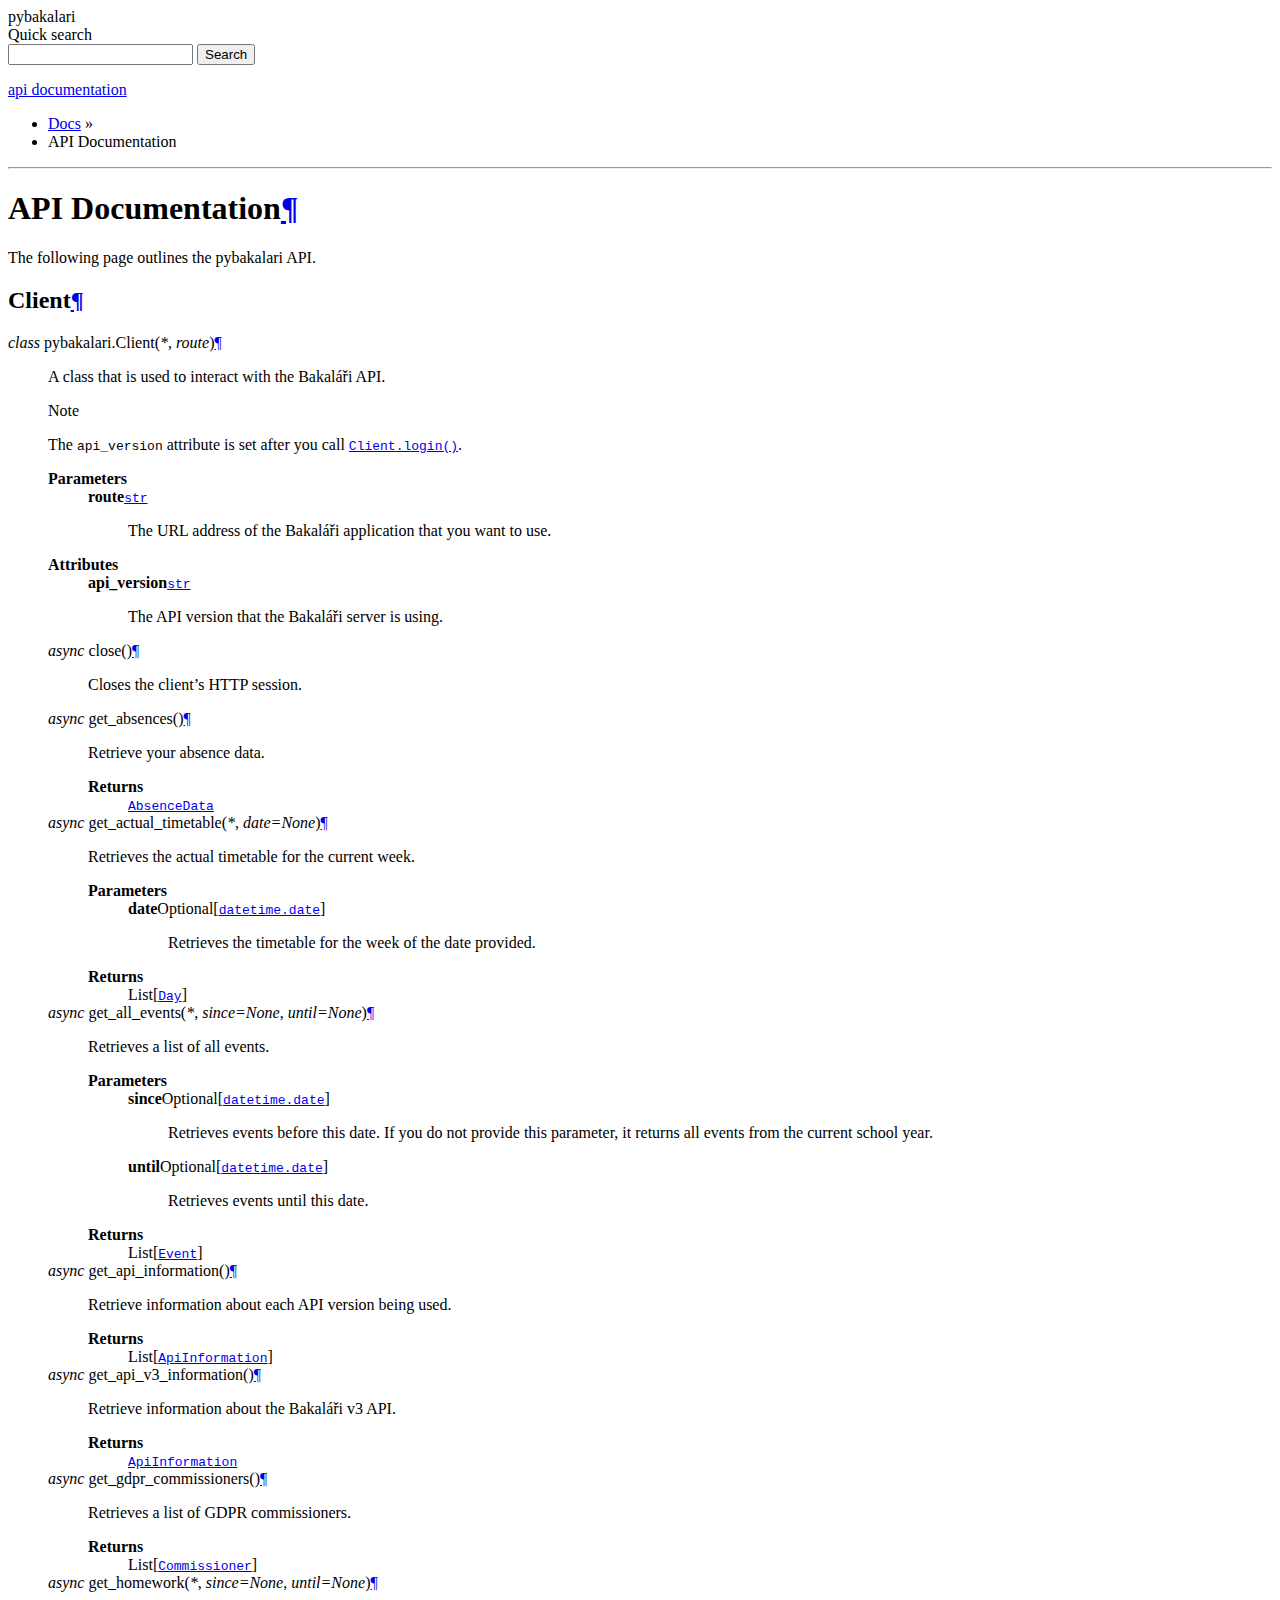
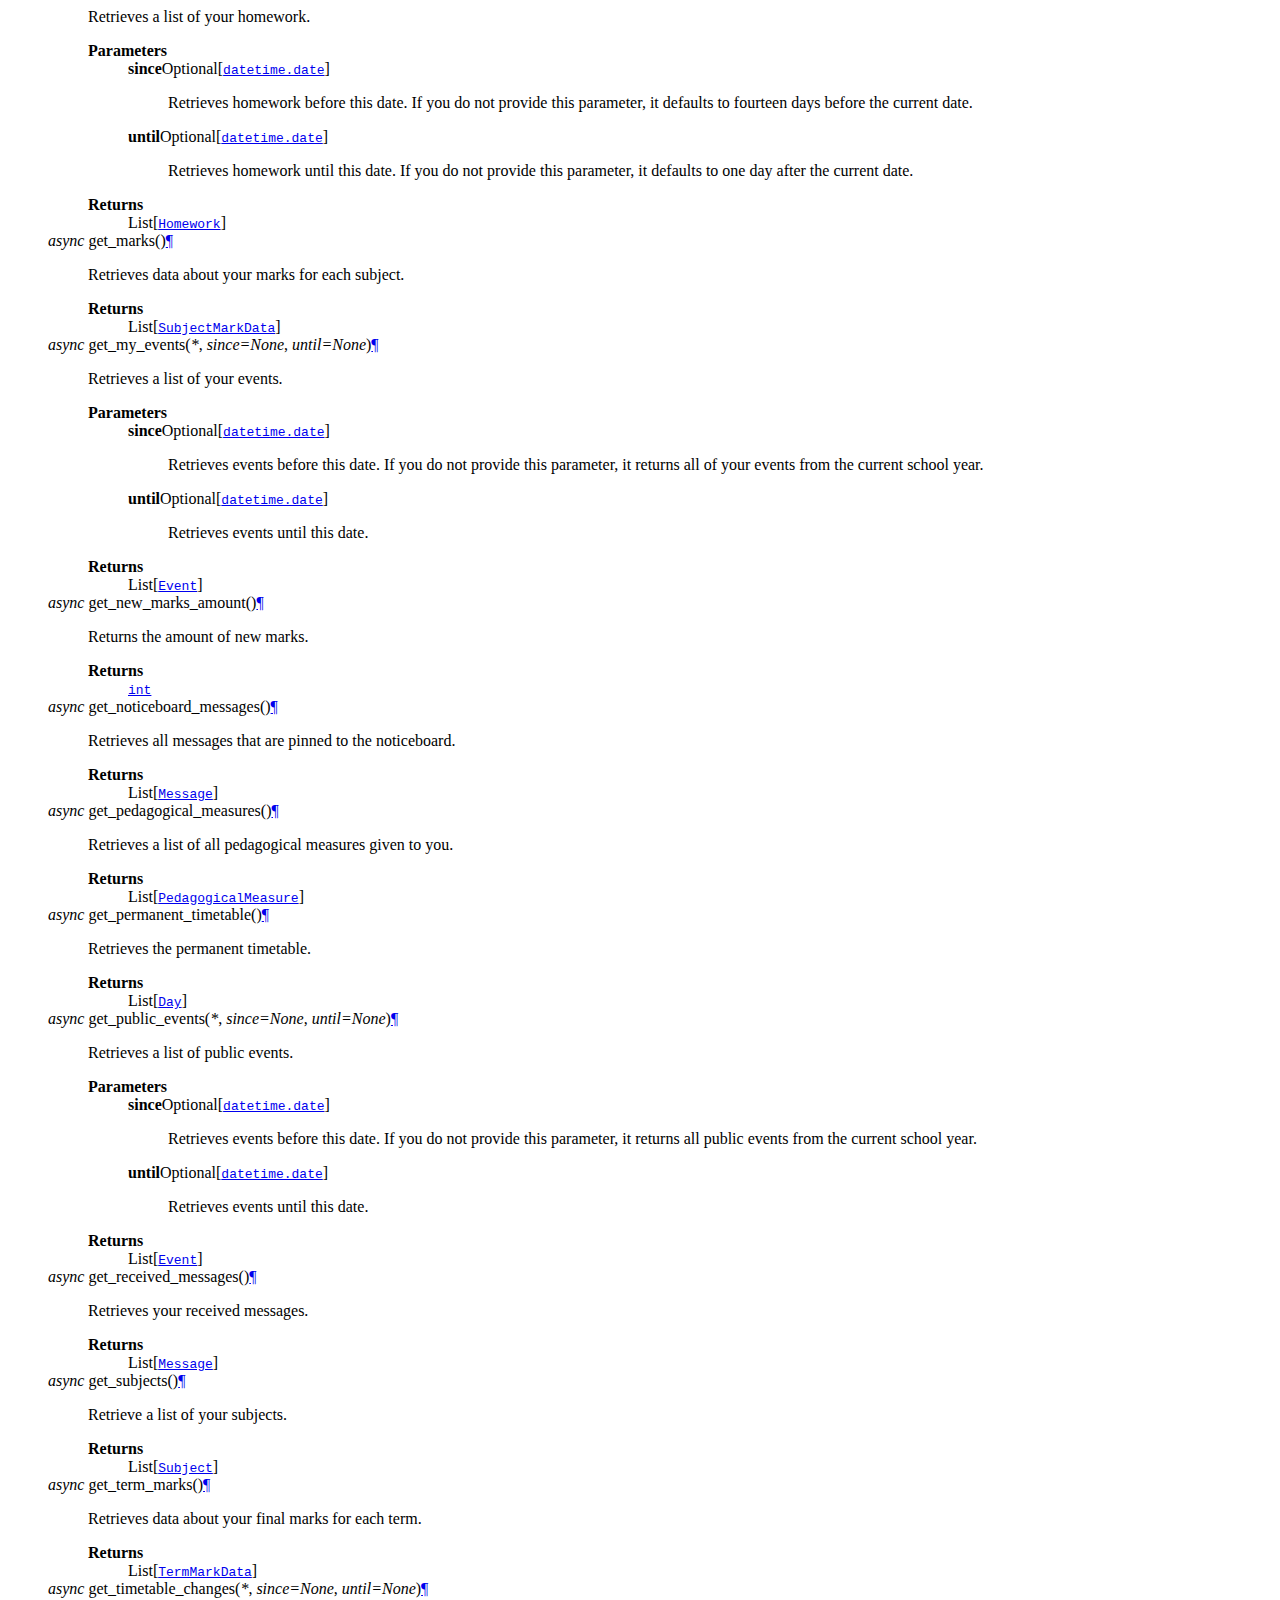
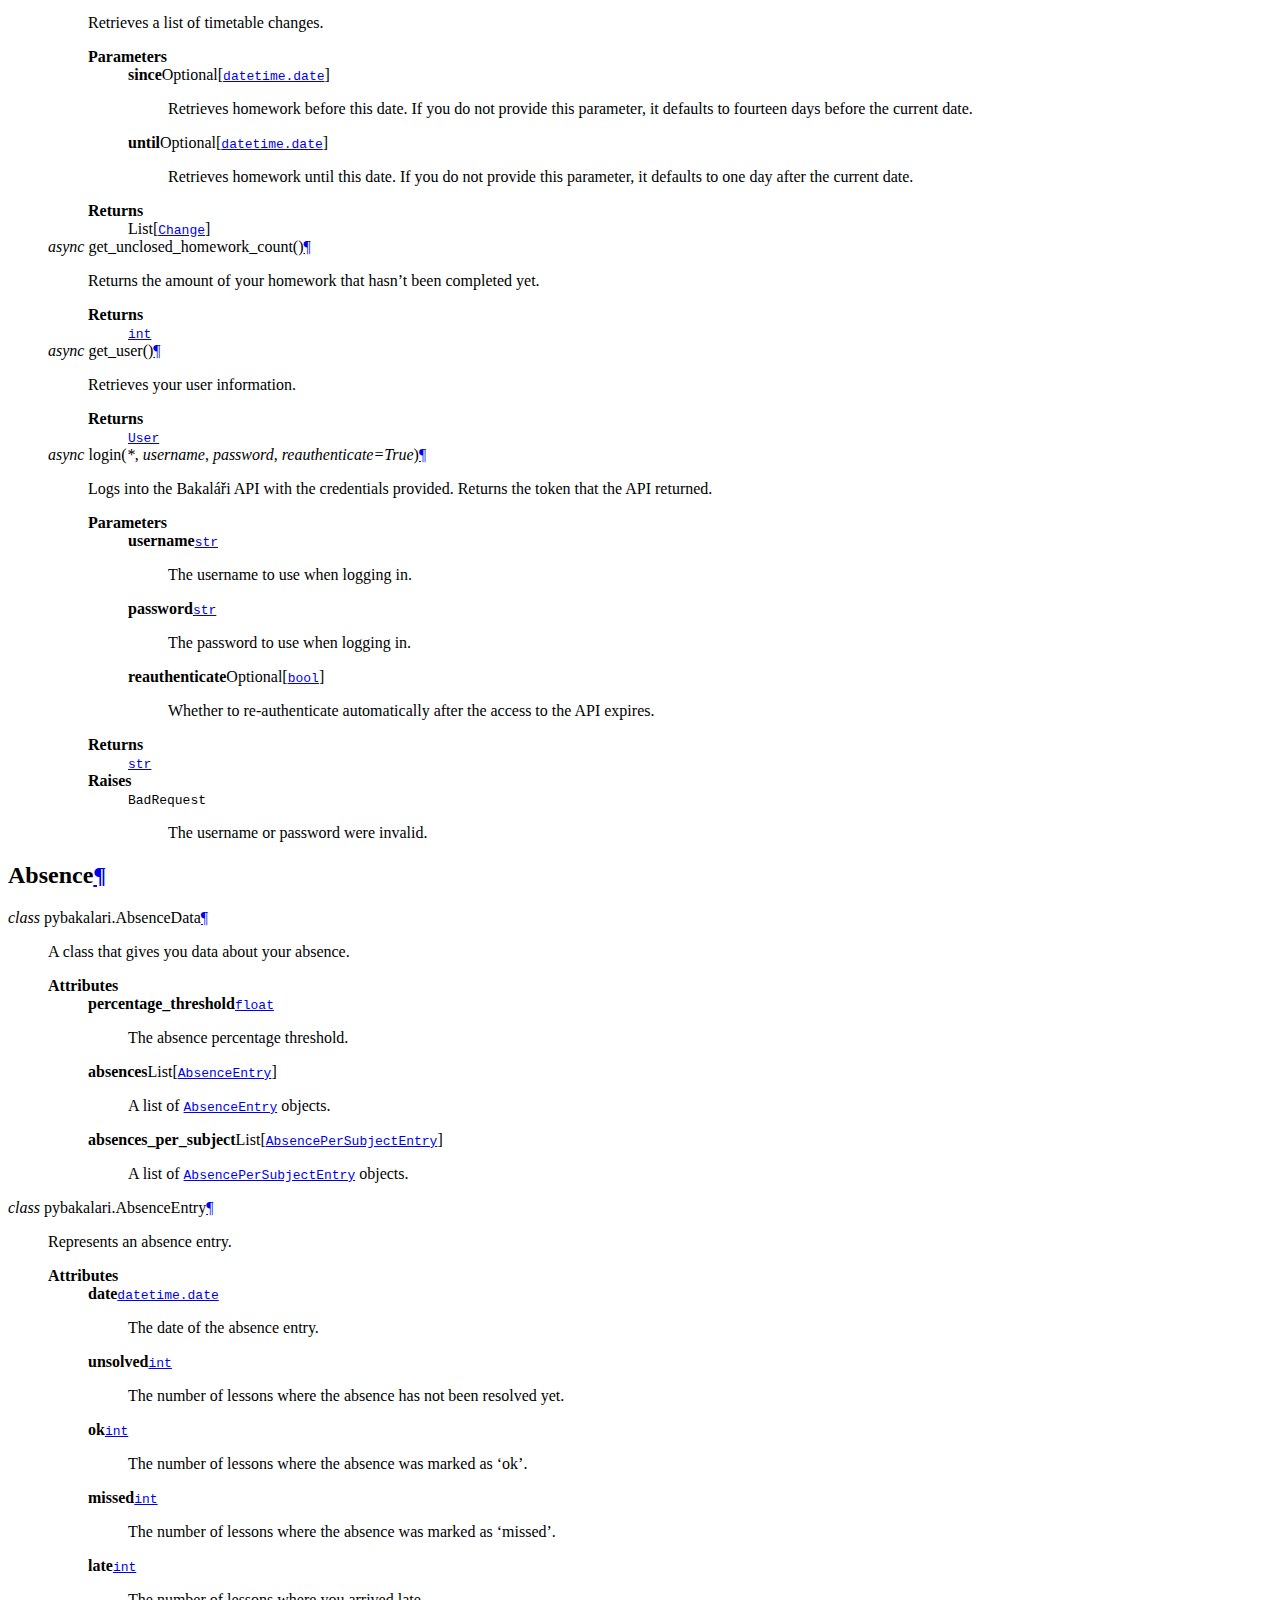
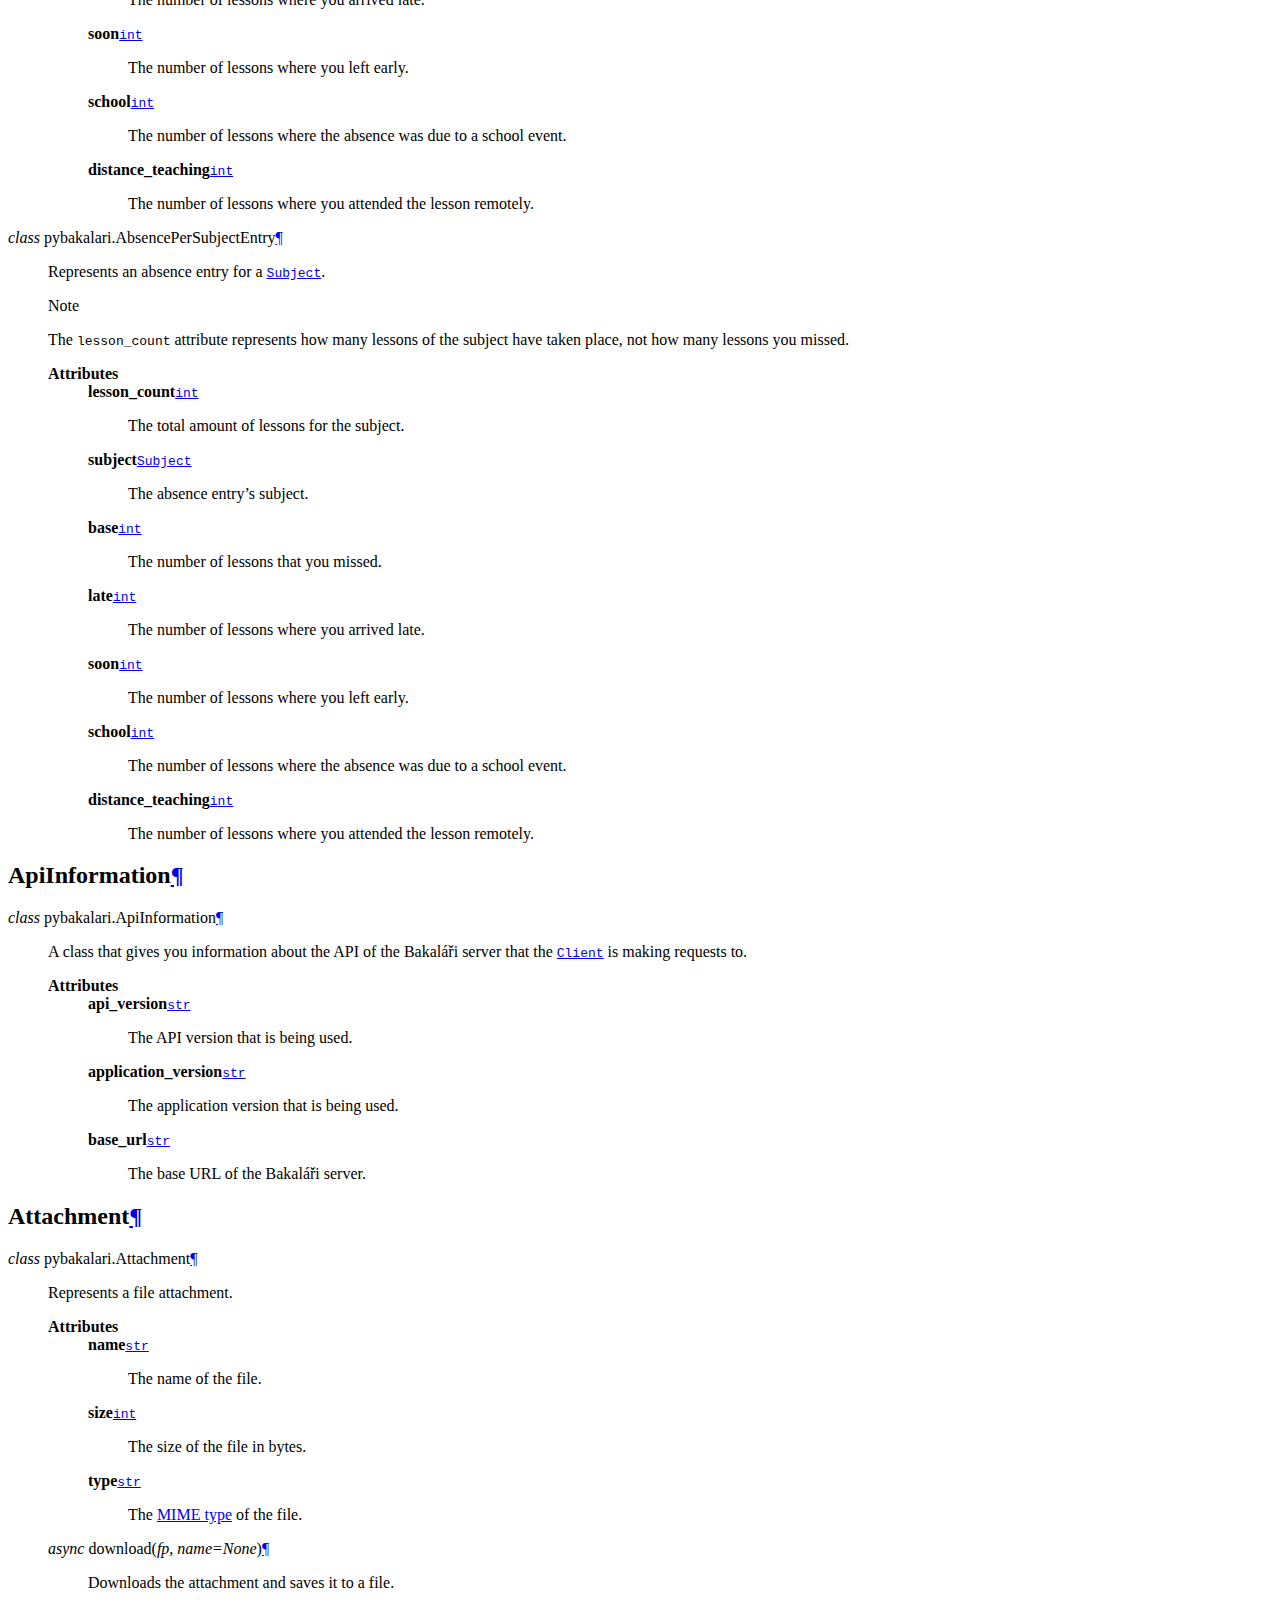
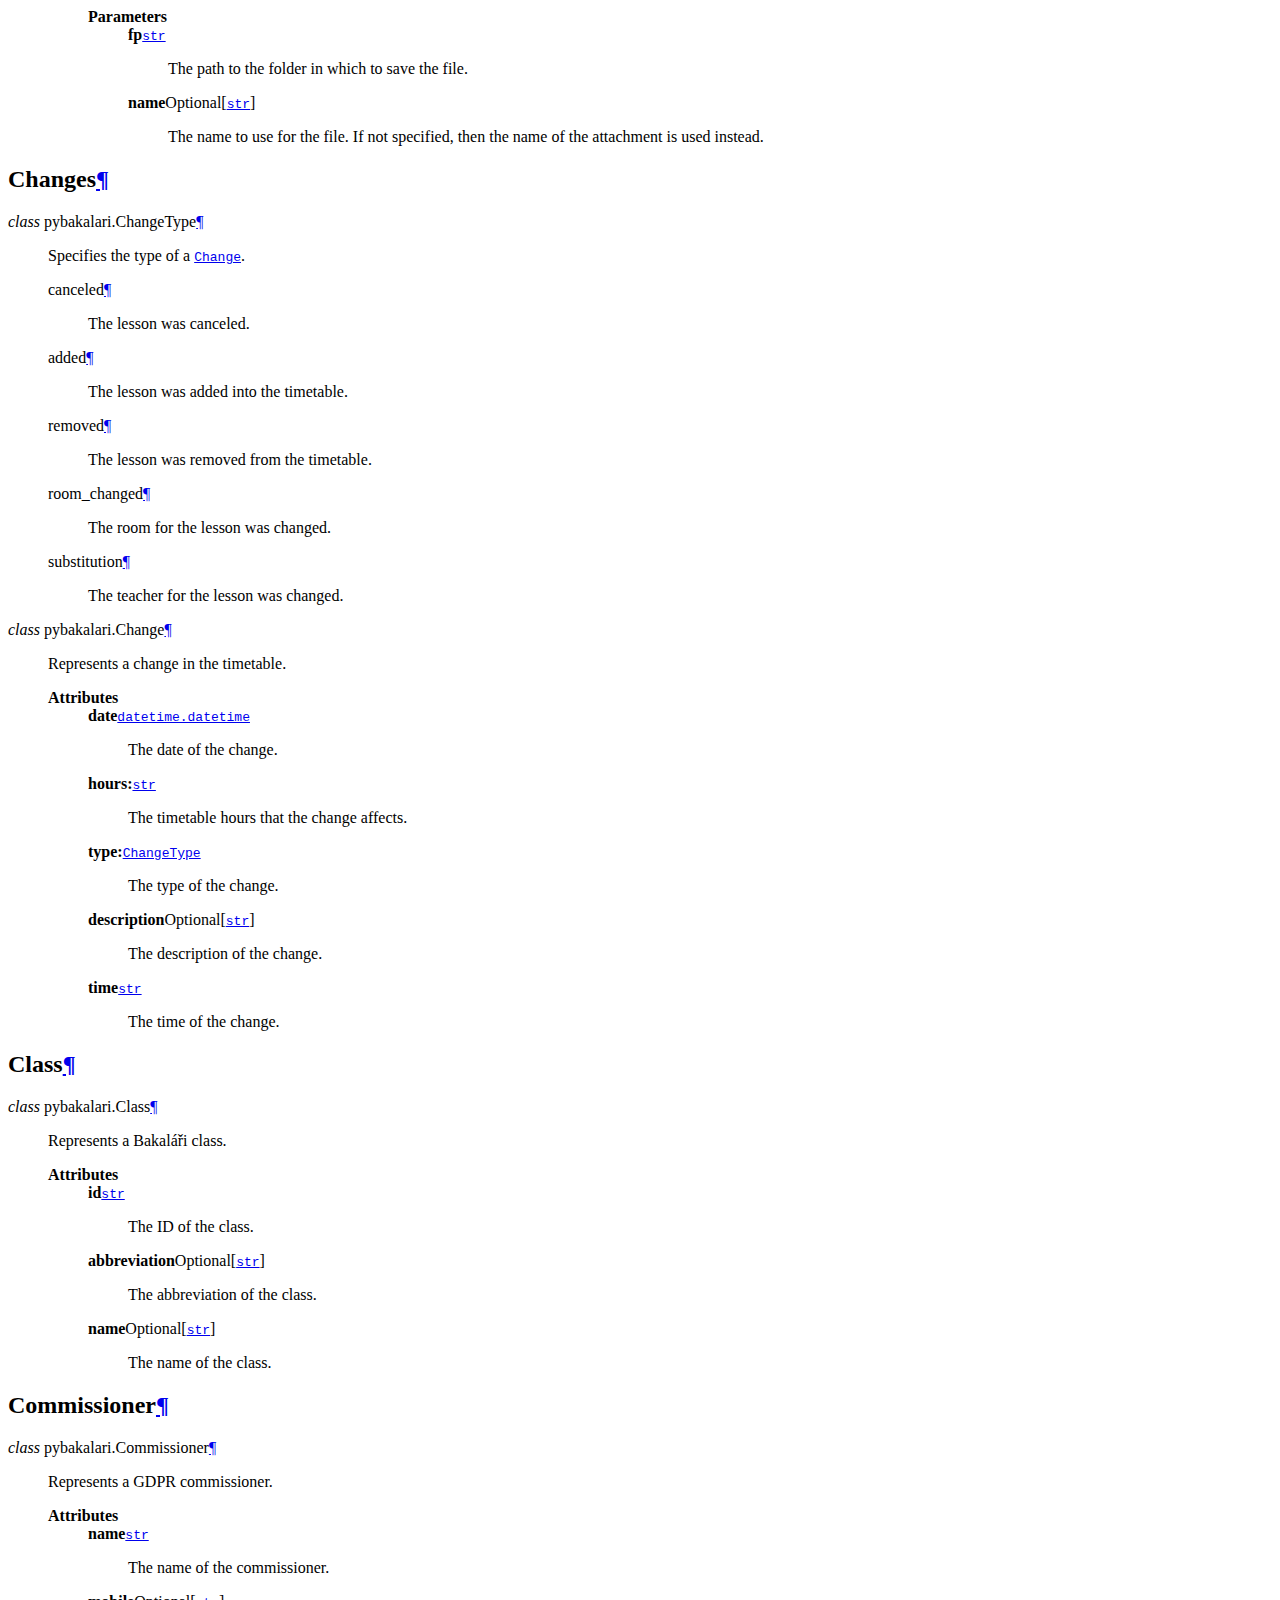
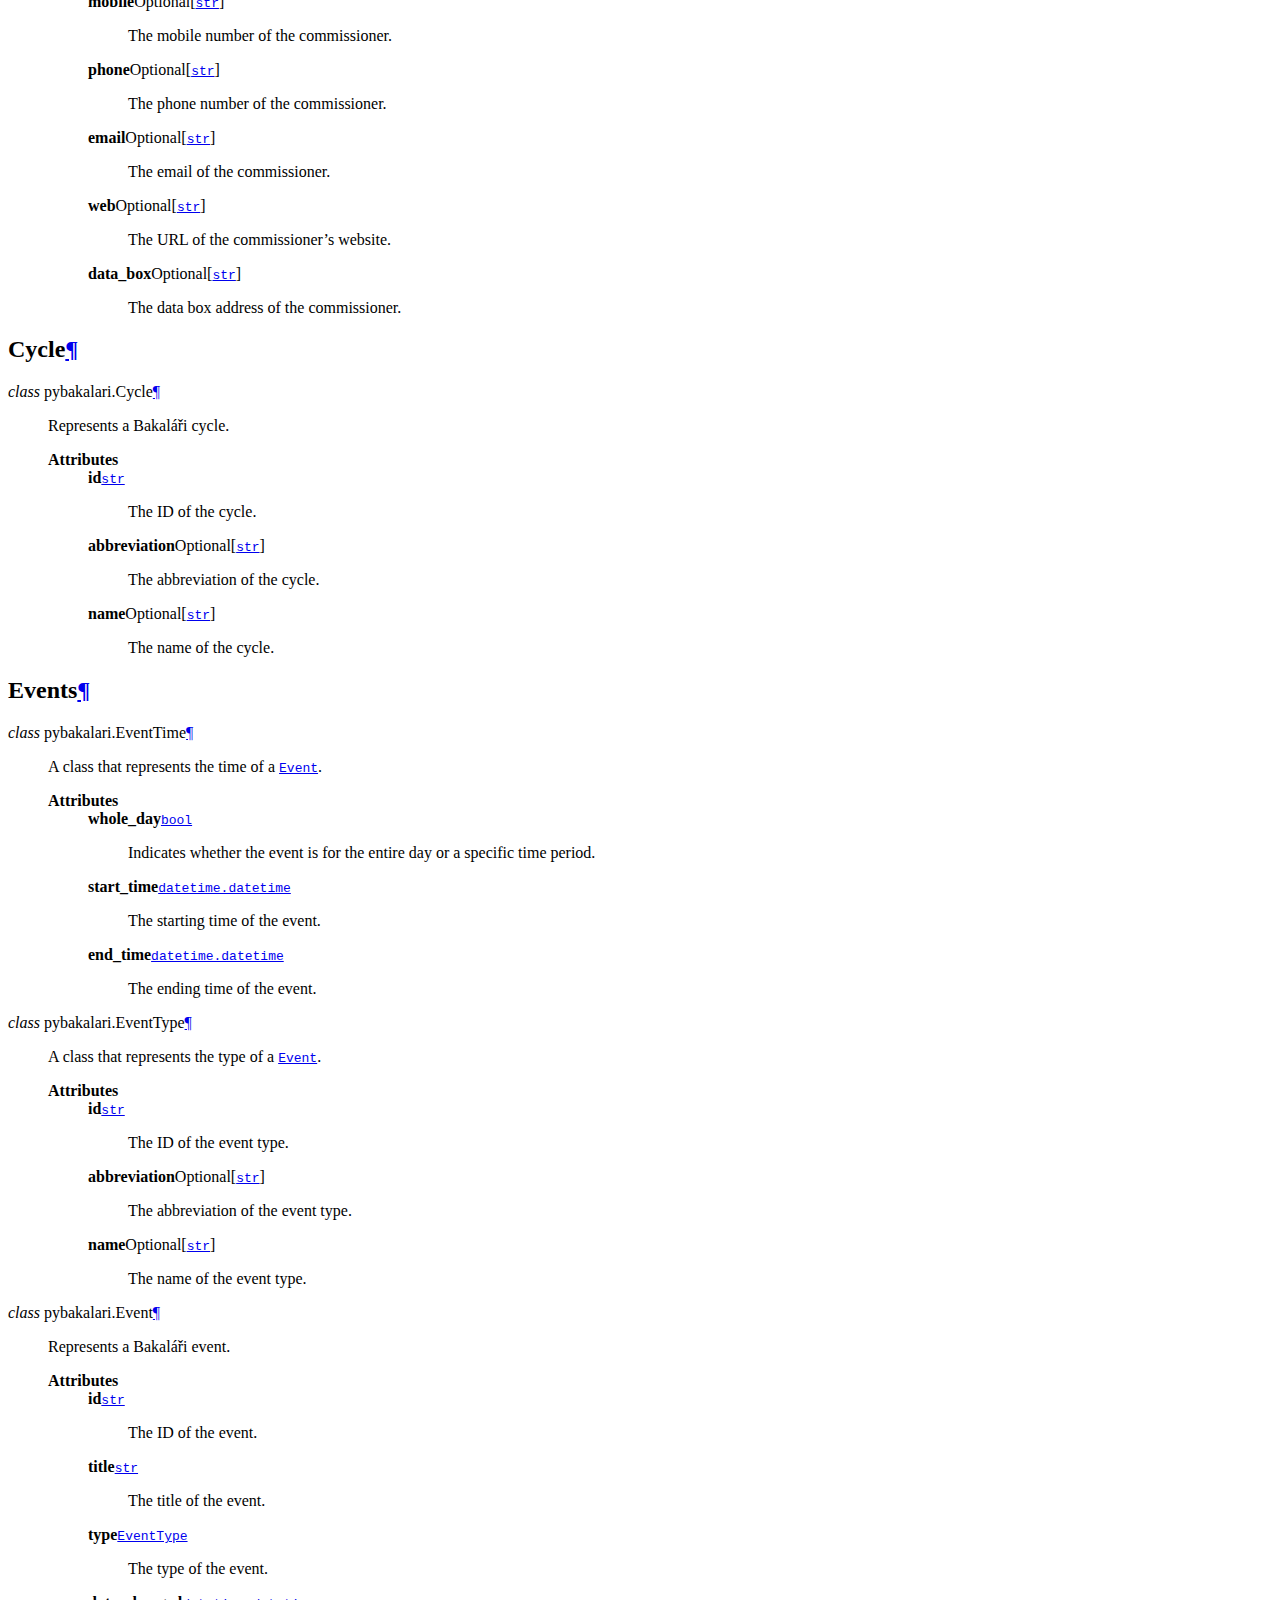
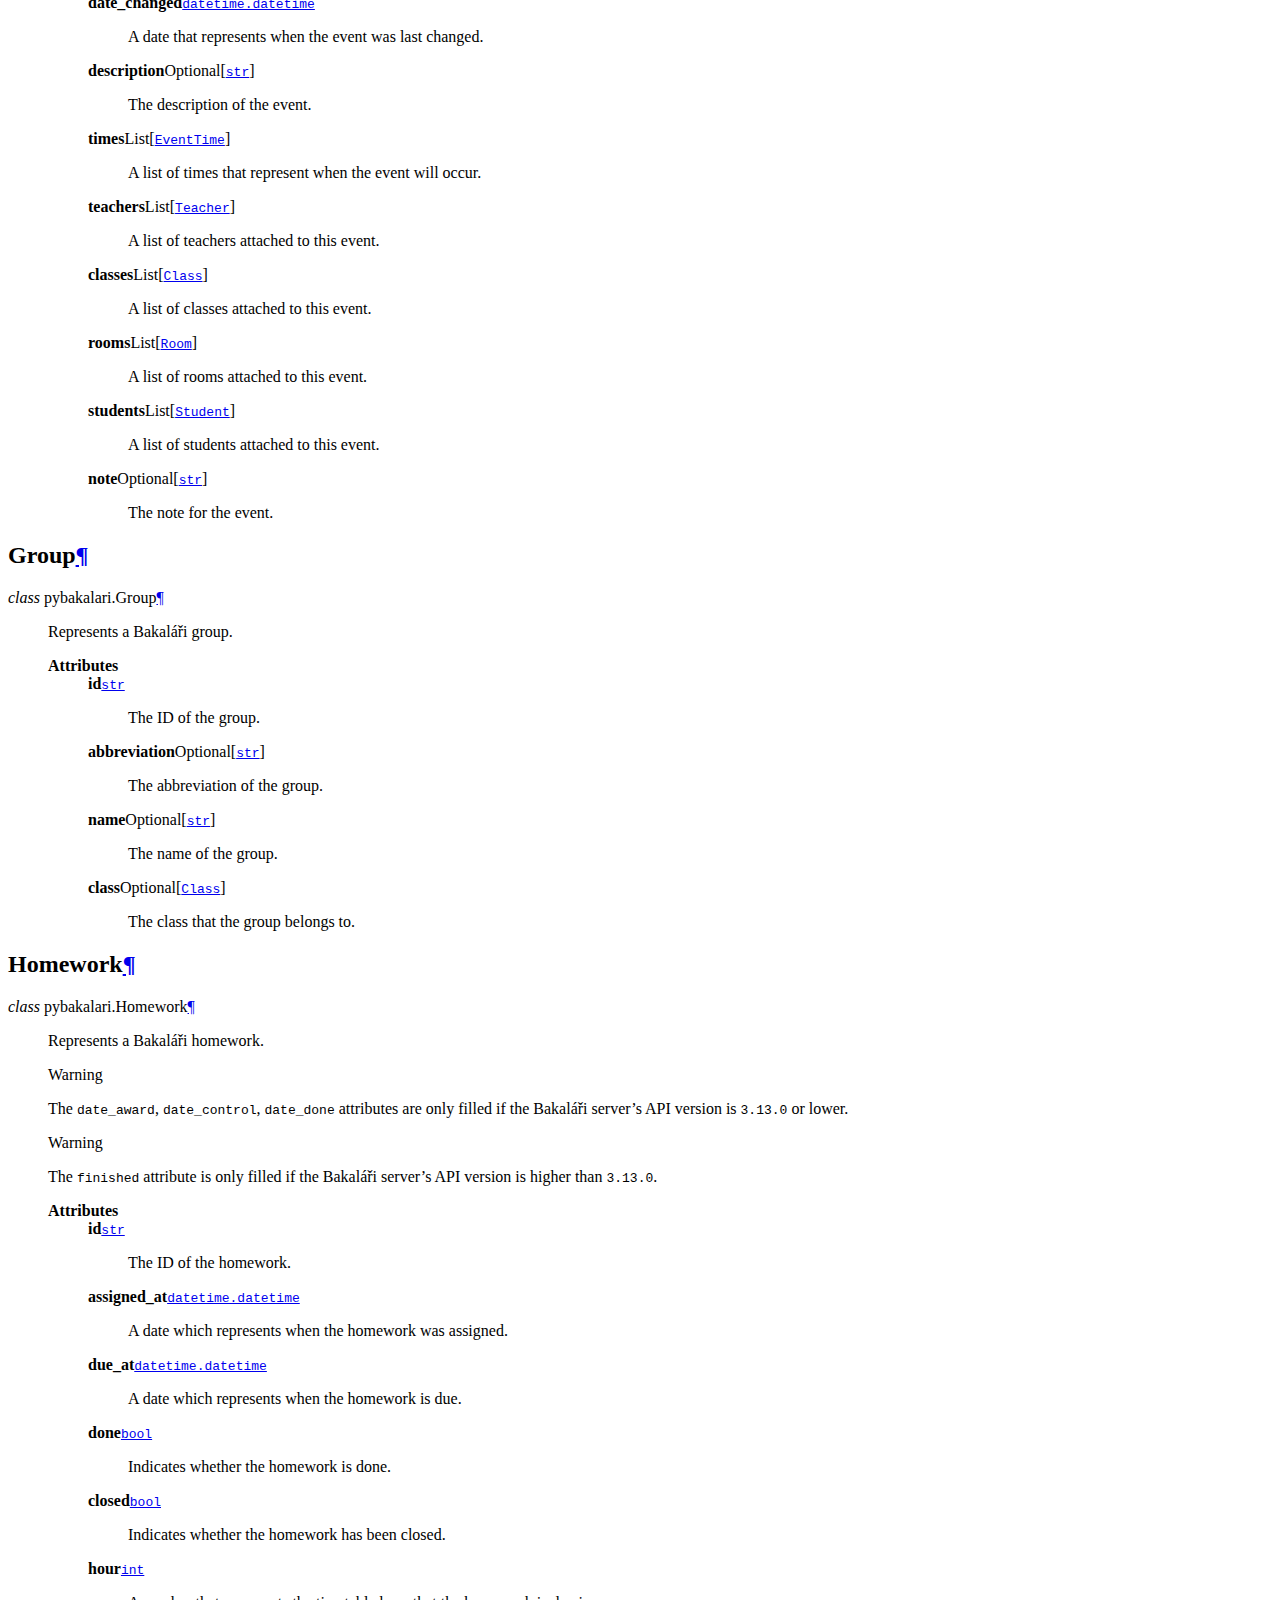
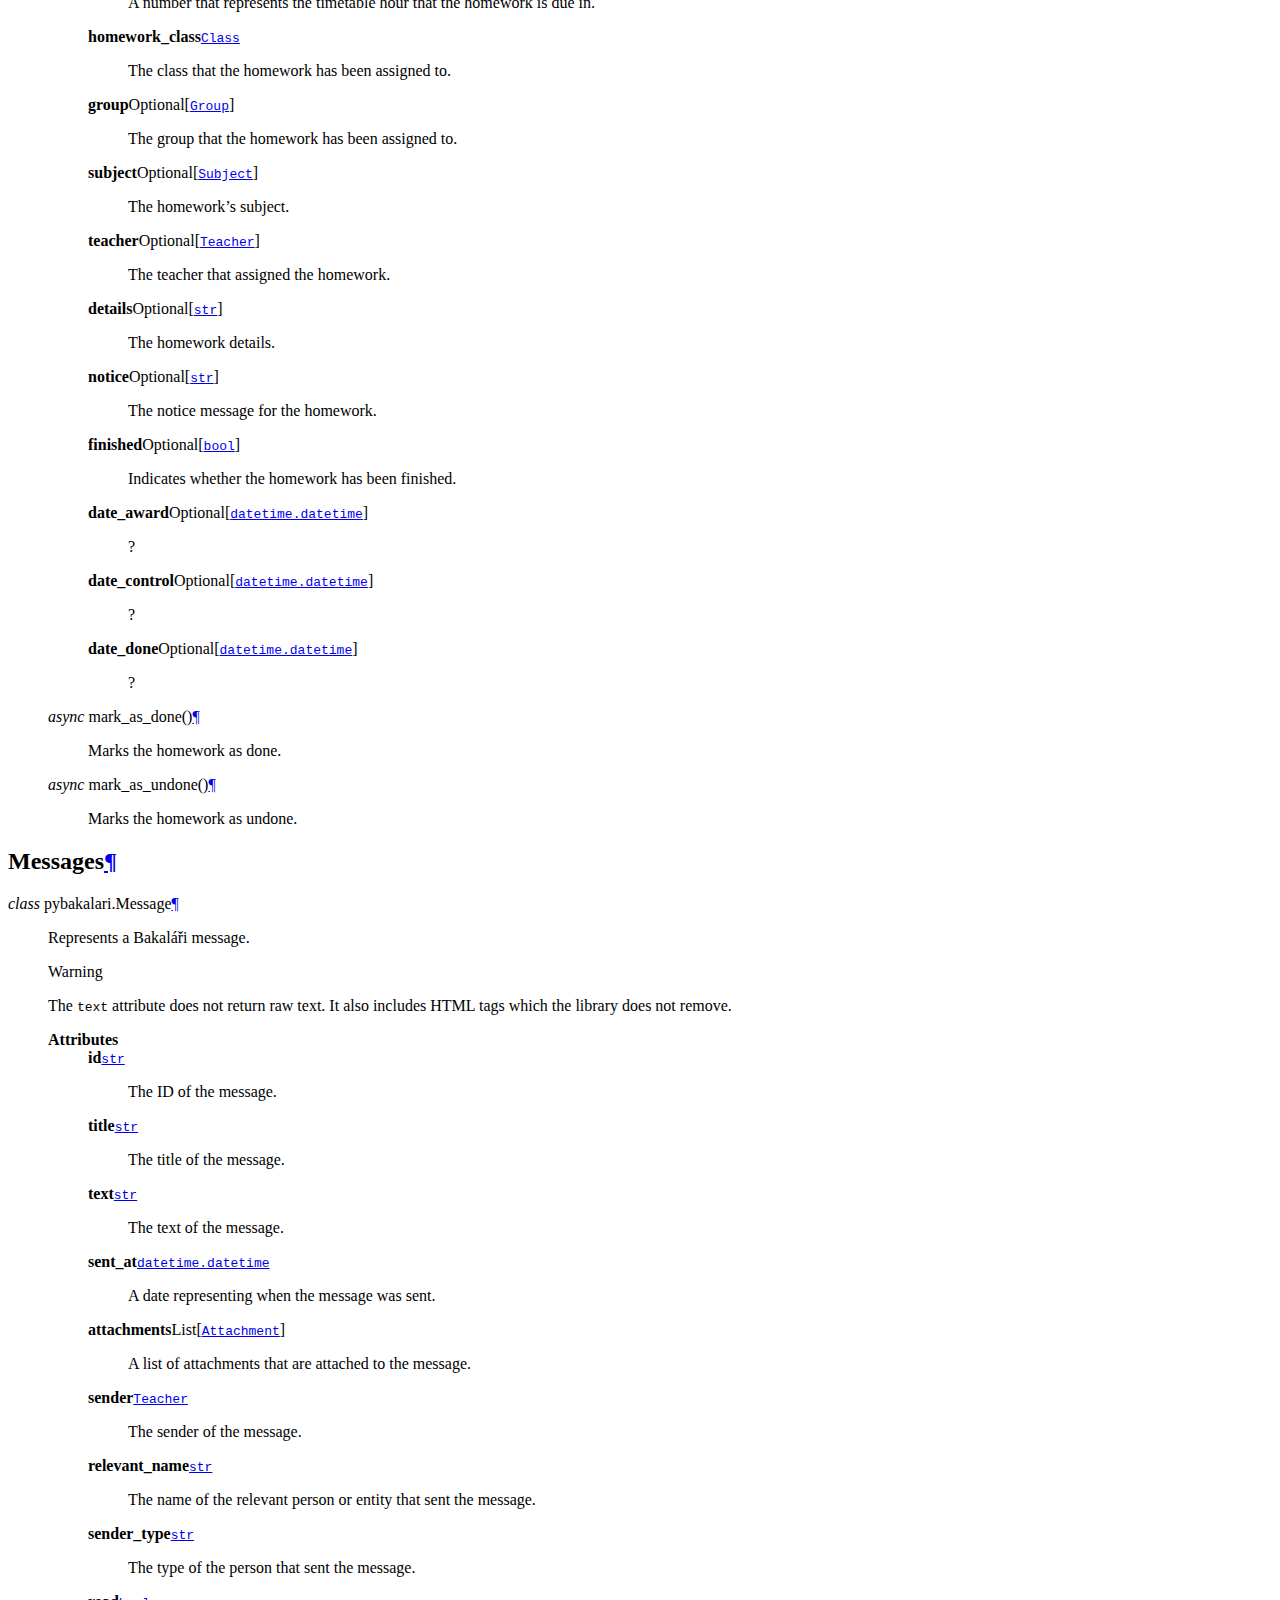
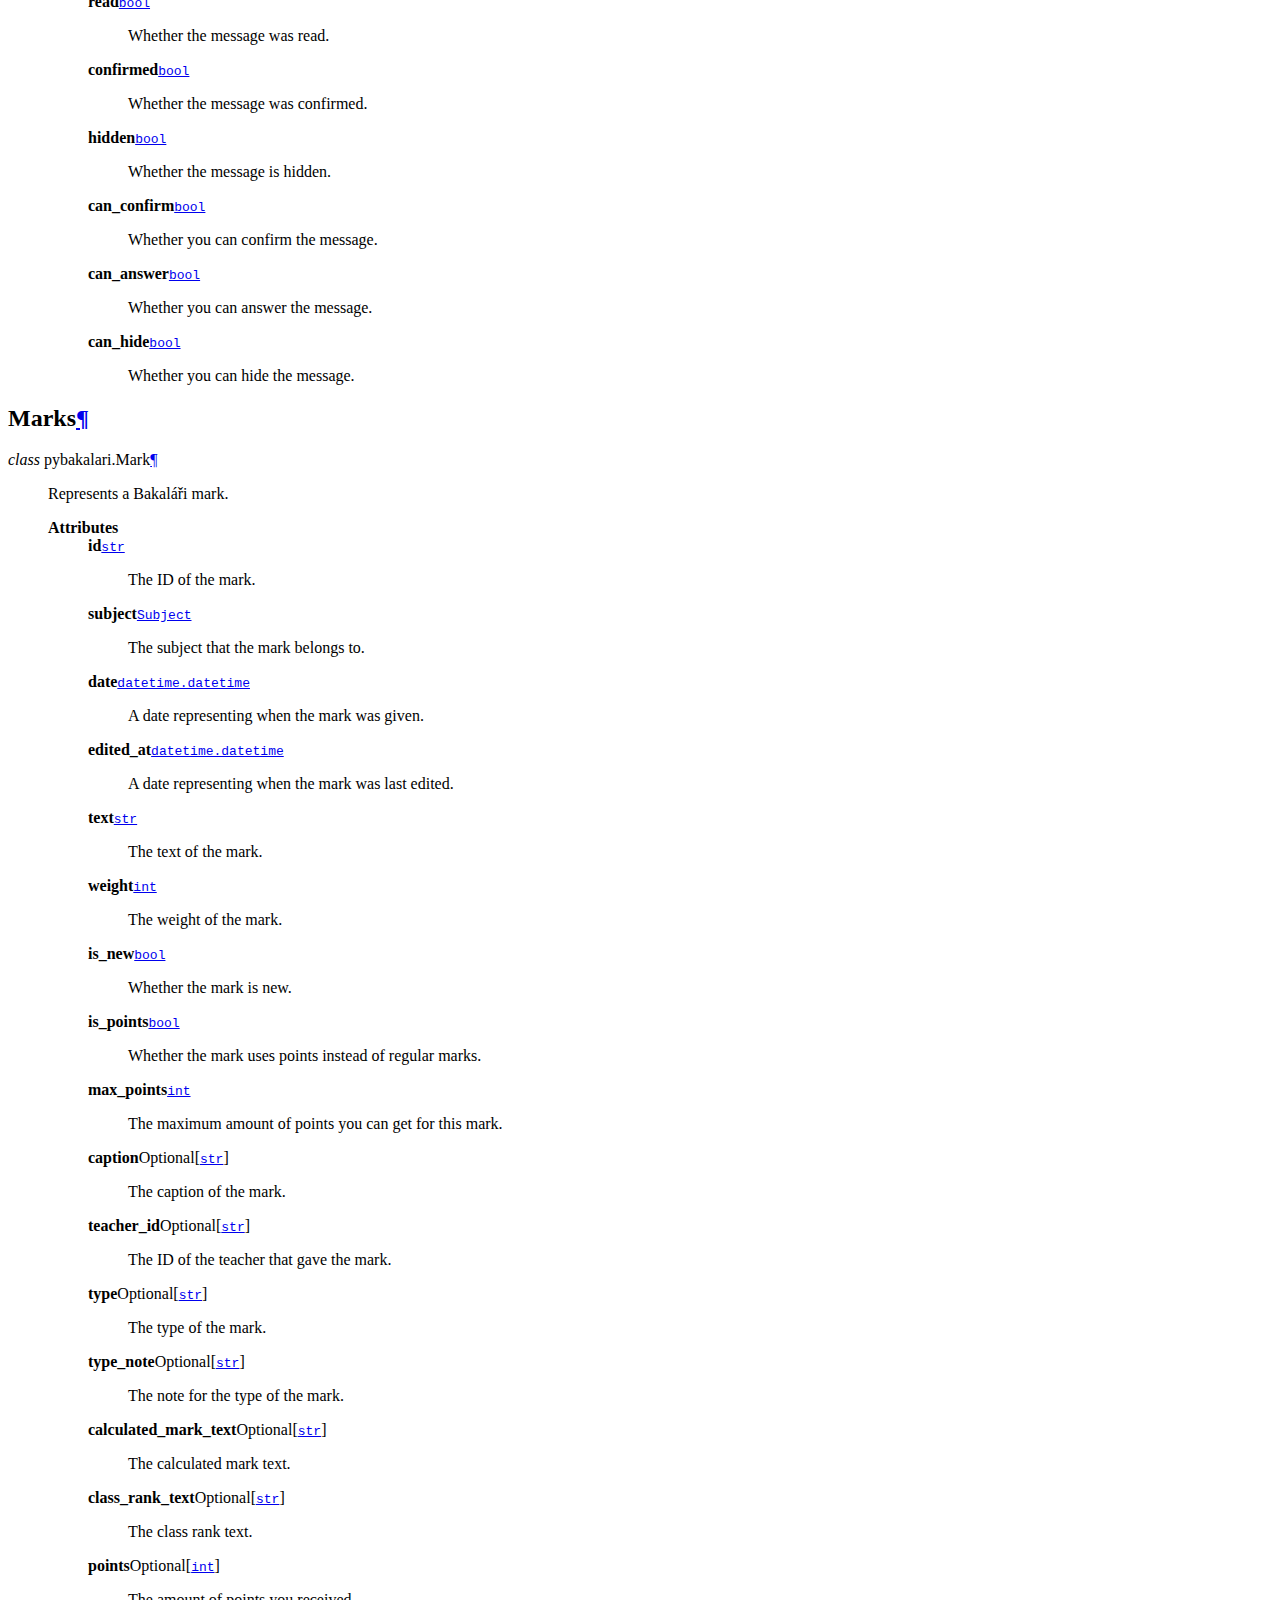
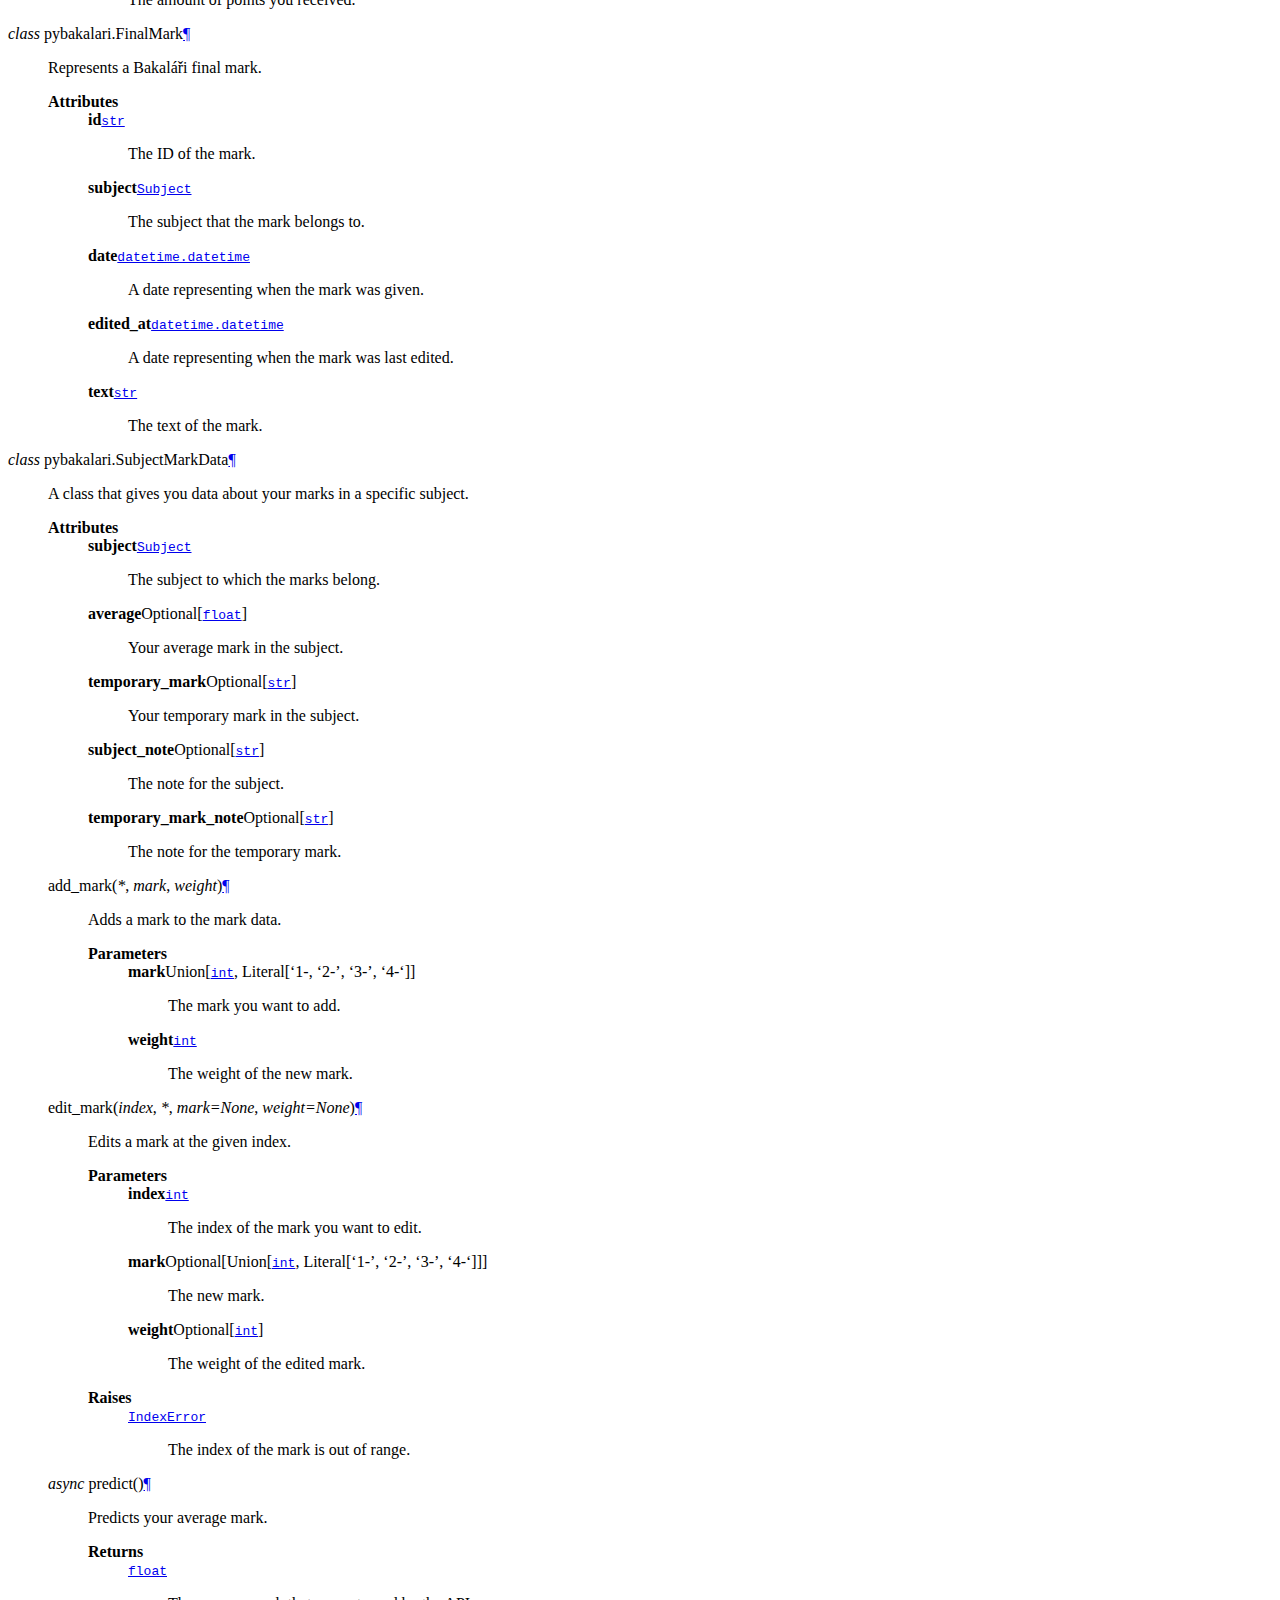
==== commit d5d86803: "small refactoring" ====
--- a/docs/_build/html/index.html
+++ b/docs/_build/html/index.html
@@ -1,37 +1,100 @@
-
 <!DOCTYPE html>
-
-<html>
+<html >
   <head>
-    <meta charset="utf-8" />
-    <meta name="viewport" content="width=device-width, initial-scale=1.0" /><meta name="generator" content="Docutils 0.17.1: http://docutils.sourceforge.net/" />
-
-    <title>API Documentation &#8212; pybakalari 1.0.0 documentation</title>
-    <link rel="stylesheet" type="text/css" href="_static/pygments.css" />
-    <link rel="stylesheet" type="text/css" href="_static/basic.css" />
-    <link rel="stylesheet" type="text/css" href="_static/css/custom.css" />
-    <script data-url_root="./" id="documentation_options" src="_static/documentation_options.js"></script>
-    <script src="_static/jquery.js"></script>
-    <script src="_static/underscore.js"></script>
-    <script src="_static/doctools.js"></script>
-    <link rel="index" title="Index" href="genindex.html" />
-    <link rel="search" title="Search" href="search.html" /> 
-  </head><body>
-    <div class="related" role="navigation" aria-label="related navigation">
-      <h3>Navigation</h3>
-      <ul>
-        <li class="right" style="margin-right: 10px">
-          <a href="genindex.html" title="General Index"
-             accesskey="I">index</a></li>
-        <li class="nav-item nav-item-0"><a href="#">pybakalari 1.0.0 documentation</a> &#187;</li>
-        <li class="nav-item nav-item-this"><a href="">API Documentation</a></li> 
+    <meta charset="utf-8">
+    <meta name="viewport" content="width=device-width,initial-scale=1"><meta name="generator" content="Docutils 0.17.1: http://docutils.sourceforge.net/" />
+
+      <title>API Documentation</title>
+    
+          <link rel="stylesheet" href="_static/pygments.css" type="text/css" />
+          <link rel="stylesheet" href="_static/theme.css " type="text/css" />
+          <link rel="stylesheet" href="_static/css/custom.css" type="text/css" />
+      
+      <!-- sphinx script_files -->
+        <script data-url_root="./" id="documentation_options" src="_static/documentation_options.js"></script>
+        <script src="_static/jquery.js"></script>
+        <script src="_static/underscore.js"></script>
+        <script src="_static/doctools.js"></script>
+
+      
+      <!-- bundled in js (rollup iife) -->
+      <!-- <script src="_static/theme-vendors.js"></script> -->
+      <script src="_static/theme.js" defer></script>
+    
+  <link rel="index" title="Index" href="genindex.html" />
+  <link rel="search" title="Search" href="search.html" /> 
+  </head>
+
+  <body>
+    <div id="app">
+    <div class="theme-container" :class="pageClasses"><navbar @toggle-sidebar="toggleSidebar">
+  <router-link to="#" class="home-link">
+    
+      <span class="site-name">pybakalari</span>
+    
+  </router-link>
+
+  <div class="links">
+    <navlinks class="can-hide">
+
+
+
+    </navlinks>
+  </div>
+</navbar>
+
+      
+      <div class="sidebar-mask" @click="toggleSidebar(false)">
+      </div>
+        <sidebar @toggle-sidebar="toggleSidebar">
+          
+          <navlinks>
+            
+
+
+
+            
+          </navlinks><div id="searchbox" class="searchbox" role="search">
+  <div class="caption"><span class="caption-text">Quick search</span>
+    <div class="searchformwrapper">
+      <form class="search" action="search.html" method="get">
+        <input type="text" name="q" />
+        <input type="submit" value="Search" />
+        <input type="hidden" name="check_keywords" value="yes" />
+        <input type="hidden" name="area" value="default" />
+      </form>
+    </div>
+  </div>
+</div><div class="sidebar-links" role="navigation" aria-label="main navigation">
+  
+    <div class="sidebar-group">
+      <p class="caption">
+        <span class="caption-text"><a href="#api-documentation">api documentation</a></span>
+      </p>
+      <ul class="">
+        
       </ul>
-    </div>  
-
-    <div class="document">
-      <div class="documentwrapper">
-        <div class="bodywrapper">
-          <div class="body" role="main">
+    </div>
+  
+</div>
+        </sidebar>
+
+      <page>
+          <div class="body-header" role="navigation" aria-label="navigation">
+  
+  <ul class="breadcrumbs">
+    <li><a href="#">Docs</a> &raquo;</li>
+    
+    <li>API Documentation</li>
+  </ul>
+  
+
+  <ul class="page-nav">
+</ul>
+  
+</div>
+<hr>
+          <div class="content" role="main" v-pre>
             
   <section id="api-documentation">
 <h1>API Documentation<a class="headerlink" href="#api-documentation" title="Permalink to this headline">¶</a></h1>
@@ -1410,75 +1473,19 @@
 </section>
 
 
-            <div class="clearer"></div>
           </div>
-        </div>
-      </div>
-      <div class="sphinxsidebar" role="navigation" aria-label="main navigation">
-        <div class="sphinxsidebarwrapper">
-  <div>
-    <h3><a href="#">Table of Contents</a></h3>
-    <ul>
-<li><a class="reference internal" href="#">API Documentation</a><ul>
-<li><a class="reference internal" href="#client">Client</a></li>
-<li><a class="reference internal" href="#absence">Absence</a></li>
-<li><a class="reference internal" href="#apiinformation">ApiInformation</a></li>
-<li><a class="reference internal" href="#attachment">Attachment</a></li>
-<li><a class="reference internal" href="#changes">Changes</a></li>
-<li><a class="reference internal" href="#class">Class</a></li>
-<li><a class="reference internal" href="#commissioner">Commissioner</a></li>
-<li><a class="reference internal" href="#cycle">Cycle</a></li>
-<li><a class="reference internal" href="#events">Events</a></li>
-<li><a class="reference internal" href="#group">Group</a></li>
-<li><a class="reference internal" href="#homework">Homework</a></li>
-<li><a class="reference internal" href="#messages">Messages</a></li>
-<li><a class="reference internal" href="#marks">Marks</a></li>
-<li><a class="reference internal" href="#measures">Measures</a></li>
-<li><a class="reference internal" href="#room">Room</a></li>
-<li><a class="reference internal" href="#student">Student</a></li>
-<li><a class="reference internal" href="#subject">Subject</a></li>
-<li><a class="reference internal" href="#teacher">Teacher</a></li>
-<li><a class="reference internal" href="#timetable">Timetable</a></li>
-<li><a class="reference internal" href="#user">User</a></li>
-</ul>
-</li>
-</ul>
-
-  </div>
-  <div role="note" aria-label="source link">
-    <h3>This Page</h3>
-    <ul class="this-page-menu">
-      <li><a href="_sources/index.rst.txt"
-            rel="nofollow">Show Source</a></li>
-    </ul>
-   </div>
-<div id="searchbox" style="display: none" role="search">
-  <h3 id="searchlabel">Quick search</h3>
-    <div class="searchformwrapper">
-    <form class="search" action="search.html" method="get">
-      <input type="text" name="q" aria-labelledby="searchlabel" autocomplete="off" autocorrect="off" autocapitalize="off" spellcheck="false"/>
-      <input type="submit" value="Go" />
-    </form>
-    </div>
+          <div class="page-nav">
+            <div class="inner"><ul class="page-nav">
+</ul><div class="footer" role="contentinfo">
+      &#169; Copyright 2022, professional8450.
+    <br>
+    Created using <a href="http://sphinx-doc.org/">Sphinx</a> 4.5.0 with <a href="https://github.com/schettino72/sphinx_press_theme">Press Theme</a> 0.8.0.
 </div>
-<script>$('#searchbox').show(0);</script>
-        </div>
-      </div>
-      <div class="clearer"></div>
-    </div>
-    <div class="related" role="navigation" aria-label="related navigation">
-      <h3>Navigation</h3>
-      <ul>
-        <li class="right" style="margin-right: 10px">
-          <a href="genindex.html" title="General Index"
-             >index</a></li>
-        <li class="nav-item nav-item-0"><a href="#">pybakalari 1.0.0 documentation</a> &#187;</li>
-        <li class="nav-item nav-item-this"><a href="">API Documentation</a></li> 
-      </ul>
-    </div>
-    <div class="footer" role="contentinfo">
-        &#169; Copyright 2022, professional8450.
-      Created using <a href="https://www.sphinx-doc.org/">Sphinx</a> 4.5.0.
-    </div>
+            </div>
+          </div>
+      </page>
+    </div></div>
+    
+    
   </body>
 </html>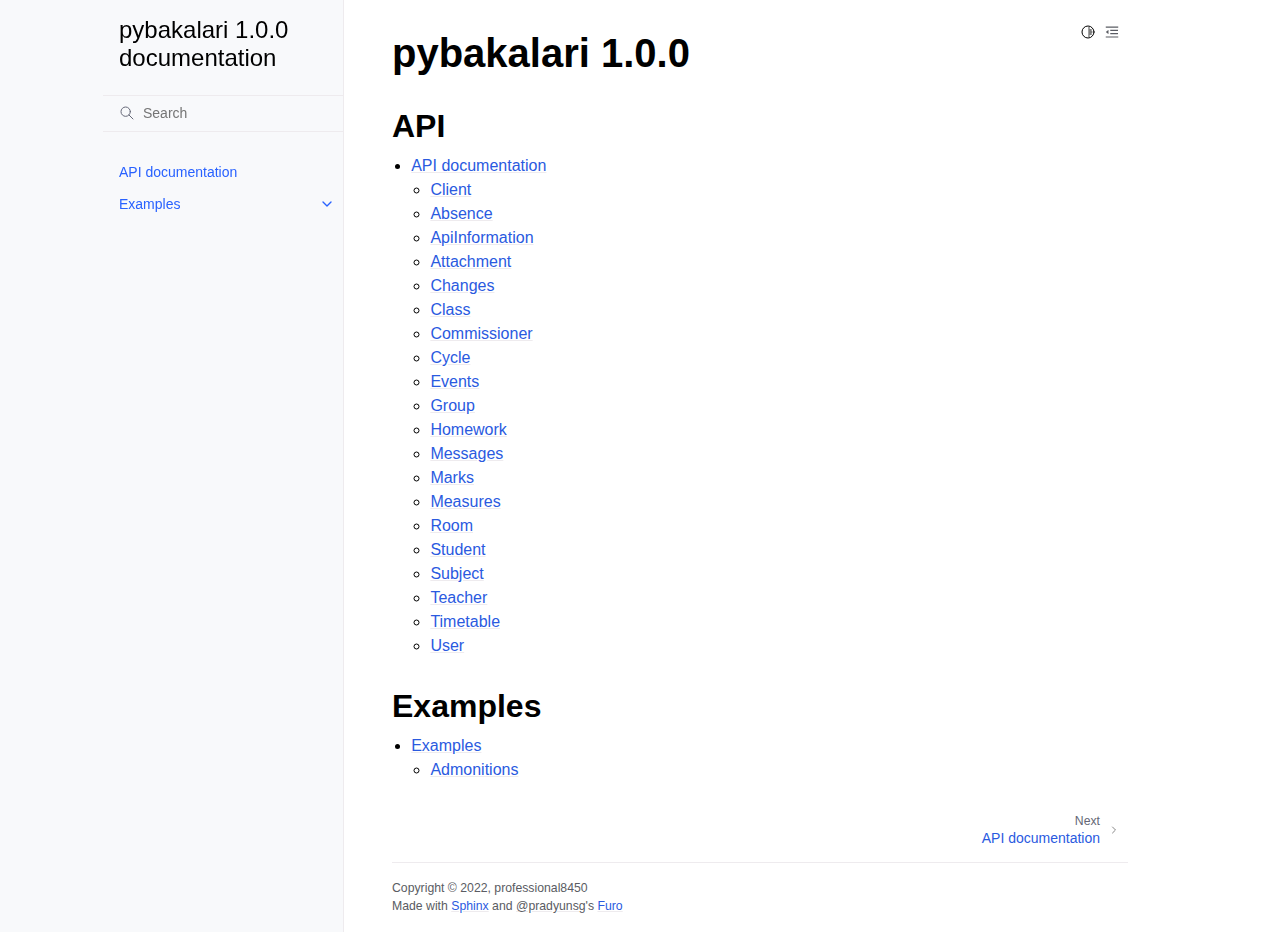
==== commit d902b777: "small refactoring" ====
--- a/docs/_build/html/index.html
+++ b/docs/_build/html/index.html
@@ -1,1491 +1,311 @@
-<!DOCTYPE html>
-<html >
-  <head>
-    <meta charset="utf-8">
-    <meta name="viewport" content="width=device-width,initial-scale=1"><meta name="generator" content="Docutils 0.17.1: http://docutils.sourceforge.net/" />
-
-      <title>API Documentation</title>
+<!doctype html>
+<html class="no-js">
+  <head><meta charset="utf-8"/>
+    <meta name="viewport" content="width=device-width,initial-scale=1"/>
+    <meta name="color-scheme" content="light dark"><meta name="generator" content="Docutils 0.17.1: http://docutils.sourceforge.net/" />
+<link rel="index" title="Index" href="genindex.html" /><link rel="search" title="Search" href="search.html" /><link rel="next" title="API documentation" href="api.html" />
+
+    <meta name="generator" content="sphinx-4.5.0, furo 2022.06.21"/>
+        <title>pybakalari 1.0.0 documentation</title>
+      <link rel="stylesheet" type="text/css" href="_static/pygments.css" />
+    <link rel="stylesheet" type="text/css" href="_static/styles/furo.css?digest=40978830699223671f4072448e654b5958f38b89" />
+    <link rel="stylesheet" type="text/css" href="_static/styles/furo-extensions.css?digest=30d1aed668e5c3a91c3e3bf6a60b675221979f0e" />
+    <link rel="stylesheet" type="text/css" href="_static/css/custom.css" />
     
-          <link rel="stylesheet" href="_static/pygments.css" type="text/css" />
-          <link rel="stylesheet" href="_static/theme.css " type="text/css" />
-          <link rel="stylesheet" href="_static/css/custom.css" type="text/css" />
-      
-      <!-- sphinx script_files -->
-        <script data-url_root="./" id="documentation_options" src="_static/documentation_options.js"></script>
-        <script src="_static/jquery.js"></script>
-        <script src="_static/underscore.js"></script>
-        <script src="_static/doctools.js"></script>
-
-      
-      <!-- bundled in js (rollup iife) -->
-      <!-- <script src="_static/theme-vendors.js"></script> -->
-      <script src="_static/theme.js" defer></script>
     
-  <link rel="index" title="Index" href="genindex.html" />
-  <link rel="search" title="Search" href="search.html" /> 
-  </head>
-
+
+
+<style>
+  body {
+    --color-code-background: #f8f8f8;
+  --color-code-foreground: black;
+  
+  }
+  @media not print {
+    body[data-theme="dark"] {
+      --color-code-background: #202020;
+  --color-code-foreground: #d0d0d0;
+  
+    }
+    @media (prefers-color-scheme: dark) {
+      body:not([data-theme="light"]) {
+        --color-code-background: #202020;
+  --color-code-foreground: #d0d0d0;
+  
+      }
+    }
+  }
+</style></head>
   <body>
-    <div id="app">
-    <div class="theme-container" :class="pageClasses"><navbar @toggle-sidebar="toggleSidebar">
-  <router-link to="#" class="home-link">
     
-      <span class="site-name">pybakalari</span>
+    <script>
+      document.body.dataset.theme = localStorage.getItem("theme") || "auto";
+    </script>
     
-  </router-link>
-
-  <div class="links">
-    <navlinks class="can-hide">
-
-
-
-    </navlinks>
-  </div>
-</navbar>
-
-      
-      <div class="sidebar-mask" @click="toggleSidebar(false)">
+
+<svg xmlns="http://www.w3.org/2000/svg" style="display: none;">
+  <symbol id="svg-toc" viewBox="0 0 24 24">
+    <title>Contents</title>
+    <svg stroke="currentColor" fill="currentColor" stroke-width="0" viewBox="0 0 1024 1024">
+      <path d="M408 442h480c4.4 0 8-3.6 8-8v-56c0-4.4-3.6-8-8-8H408c-4.4 0-8 3.6-8 8v56c0 4.4 3.6 8 8 8zm-8 204c0 4.4 3.6 8 8 8h480c4.4 0 8-3.6 8-8v-56c0-4.4-3.6-8-8-8H408c-4.4 0-8 3.6-8 8v56zm504-486H120c-4.4 0-8 3.6-8 8v56c0 4.4 3.6 8 8 8h784c4.4 0 8-3.6 8-8v-56c0-4.4-3.6-8-8-8zm0 632H120c-4.4 0-8 3.6-8 8v56c0 4.4 3.6 8 8 8h784c4.4 0 8-3.6 8-8v-56c0-4.4-3.6-8-8-8zM115.4 518.9L271.7 642c5.8 4.6 14.4.5 14.4-6.9V388.9c0-7.4-8.5-11.5-14.4-6.9L115.4 505.1a8.74 8.74 0 0 0 0 13.8z"/>
+    </svg>
+  </symbol>
+  <symbol id="svg-menu" viewBox="0 0 24 24">
+    <title>Menu</title>
+    <svg xmlns="http://www.w3.org/2000/svg" viewBox="0 0 24 24" fill="none" stroke="currentColor"
+      stroke-width="2" stroke-linecap="round" stroke-linejoin="round" class="feather-menu">
+      <line x1="3" y1="12" x2="21" y2="12"></line>
+      <line x1="3" y1="6" x2="21" y2="6"></line>
+      <line x1="3" y1="18" x2="21" y2="18"></line>
+    </svg>
+  </symbol>
+  <symbol id="svg-arrow-right" viewBox="0 0 24 24">
+    <title>Expand</title>
+    <svg xmlns="http://www.w3.org/2000/svg" viewBox="0 0 24 24" fill="none" stroke="currentColor"
+      stroke-width="2" stroke-linecap="round" stroke-linejoin="round" class="feather-chevron-right">
+      <polyline points="9 18 15 12 9 6"></polyline>
+    </svg>
+  </symbol>
+  <symbol id="svg-sun" viewBox="0 0 24 24">
+    <title>Light mode</title>
+    <svg xmlns="http://www.w3.org/2000/svg" viewBox="0 0 24 24" fill="none" stroke="currentColor"
+      stroke-width="1.5" stroke-linecap="round" stroke-linejoin="round" class="feather-sun">
+      <circle cx="12" cy="12" r="5"></circle>
+      <line x1="12" y1="1" x2="12" y2="3"></line>
+      <line x1="12" y1="21" x2="12" y2="23"></line>
+      <line x1="4.22" y1="4.22" x2="5.64" y2="5.64"></line>
+      <line x1="18.36" y1="18.36" x2="19.78" y2="19.78"></line>
+      <line x1="1" y1="12" x2="3" y2="12"></line>
+      <line x1="21" y1="12" x2="23" y2="12"></line>
+      <line x1="4.22" y1="19.78" x2="5.64" y2="18.36"></line>
+      <line x1="18.36" y1="5.64" x2="19.78" y2="4.22"></line>
+    </svg>
+  </symbol>
+  <symbol id="svg-moon" viewBox="0 0 24 24">
+    <title>Dark mode</title>
+    <svg xmlns="http://www.w3.org/2000/svg" viewBox="0 0 24 24" fill="none" stroke="currentColor"
+      stroke-width="1.5" stroke-linecap="round" stroke-linejoin="round" class="icon-tabler-moon">
+      <path stroke="none" d="M0 0h24v24H0z" fill="none" />
+      <path d="M12 3c.132 0 .263 0 .393 0a7.5 7.5 0 0 0 7.92 12.446a9 9 0 1 1 -8.313 -12.454z" />
+    </svg>
+  </symbol>
+  <symbol id="svg-sun-half" viewBox="0 0 24 24">
+    <title>Auto light/dark mode</title>
+    <svg xmlns="http://www.w3.org/2000/svg" viewBox="0 0 24 24" fill="none" stroke="currentColor"
+      stroke-width="1.5" stroke-linecap="round" stroke-linejoin="round" class="icon-tabler-shadow">
+      <path stroke="none" d="M0 0h24v24H0z" fill="none"/>
+      <circle cx="12" cy="12" r="9" />
+      <path d="M13 12h5" />
+      <path d="M13 15h4" />
+      <path d="M13 18h1" />
+      <path d="M13 9h4" />
+      <path d="M13 6h1" />
+    </svg>
+  </symbol>
+</svg>
+
+<input type="checkbox" class="sidebar-toggle" name="__navigation" id="__navigation">
+<input type="checkbox" class="sidebar-toggle" name="__toc" id="__toc">
+<label class="overlay sidebar-overlay" for="__navigation">
+  <div class="visually-hidden">Hide navigation sidebar</div>
+</label>
+<label class="overlay toc-overlay" for="__toc">
+  <div class="visually-hidden">Hide table of contents sidebar</div>
+</label>
+
+
+
+<div class="page">
+  <header class="mobile-header">
+    <div class="header-left">
+      <label class="nav-overlay-icon" for="__navigation">
+        <div class="visually-hidden">Toggle site navigation sidebar</div>
+        <i class="icon"><svg><use href="#svg-menu"></use></svg></i>
+      </label>
+    </div>
+    <div class="header-center">
+      <a href="#"><div class="brand">pybakalari 1.0.0 documentation</div></a>
+    </div>
+    <div class="header-right">
+      <div class="theme-toggle-container theme-toggle-header">
+        <button class="theme-toggle">
+          <div class="visually-hidden">Toggle Light / Dark / Auto color theme</div>
+          <svg class="theme-icon-when-auto"><use href="#svg-sun-half"></use></svg>
+          <svg class="theme-icon-when-dark"><use href="#svg-moon"></use></svg>
+          <svg class="theme-icon-when-light"><use href="#svg-sun"></use></svg>
+        </button>
       </div>
-        <sidebar @toggle-sidebar="toggleSidebar">
-          
-          <navlinks>
-            
-
-
-
-            
-          </navlinks><div id="searchbox" class="searchbox" role="search">
-  <div class="caption"><span class="caption-text">Quick search</span>
-    <div class="searchformwrapper">
-      <form class="search" action="search.html" method="get">
-        <input type="text" name="q" />
-        <input type="submit" value="Search" />
-        <input type="hidden" name="check_keywords" value="yes" />
-        <input type="hidden" name="area" value="default" />
-      </form>
-    </div>
-  </div>
-</div><div class="sidebar-links" role="navigation" aria-label="main navigation">
-  
-    <div class="sidebar-group">
-      <p class="caption">
-        <span class="caption-text"><a href="#api-documentation">api documentation</a></span>
-      </p>
-      <ul class="">
-        
-      </ul>
-    </div>
-  
+      <label class="toc-overlay-icon toc-header-icon" for="__toc">
+        <div class="visually-hidden">Toggle table of contents sidebar</div>
+        <i class="icon"><svg><use href="#svg-toc"></use></svg></i>
+      </label>
+    </div>
+  </header>
+  <aside class="sidebar-drawer">
+    <div class="sidebar-container">
+      
+      <div class="sidebar-sticky"><a class="sidebar-brand" href="#">
+  
+  
+  <span class="sidebar-brand-text">pybakalari 1.0.0 documentation</span>
+  
+</a><form class="sidebar-search-container" method="get" action="search.html" role="search">
+  <input class="sidebar-search" placeholder=Search name="q" aria-label="Search">
+  <input type="hidden" name="check_keywords" value="yes">
+  <input type="hidden" name="area" value="default">
+</form>
+<div id="searchbox"></div><div class="sidebar-scroll"><div class="sidebar-tree">
+  <ul>
+<li class="toctree-l1"><a class="reference internal" href="api.html">API documentation</a></li>
+</ul>
+<ul>
+<li class="toctree-l1 has-children"><a class="reference internal" href="examples/index.html">Examples</a><input class="toctree-checkbox" id="toctree-checkbox-1" name="toctree-checkbox-1" role="switch" type="checkbox"/><label for="toctree-checkbox-1"><div class="visually-hidden">Toggle child pages in navigation</div><i class="icon"><svg><use href="#svg-arrow-right"></use></svg></i></label><ul>
+<li class="toctree-l2"><a class="reference internal" href="examples/example.html">Admonitions</a></li>
+</ul>
+</li>
+</ul>
+
 </div>
-        </sidebar>
-
-      <page>
-          <div class="body-header" role="navigation" aria-label="navigation">
-  
-  <ul class="breadcrumbs">
-    <li><a href="#">Docs</a> &raquo;</li>
-    
-    <li>API Documentation</li>
-  </ul>
-  
-
-  <ul class="page-nav">
-</ul>
-  
 </div>
-<hr>
-          <div class="content" role="main" v-pre>
-            
-  <section id="api-documentation">
-<h1>API Documentation<a class="headerlink" href="#api-documentation" title="Permalink to this headline">¶</a></h1>
+
+      </div>
+      
+    </div>
+  </aside>
+  <div class="main">
+    <div class="content">
+      <div class="article-container">
+        <a href="#" class="back-to-top muted-link">
+          <svg xmlns="http://www.w3.org/2000/svg" viewBox="0 0 24 24">
+            <path d="M13 20h-2V8l-5.5 5.5-1.42-1.42L12 4.16l7.92 7.92-1.42 1.42L13 8v12z"></path>
+          </svg>
+          <span>Back to top</span>
+        </a>
+        <div class="content-icon-container">
+          <div class="theme-toggle-container theme-toggle-content">
+            <button class="theme-toggle">
+              <div class="visually-hidden">Toggle Light / Dark / Auto color theme</div>
+              <svg class="theme-icon-when-auto"><use href="#svg-sun-half"></use></svg>
+              <svg class="theme-icon-when-dark"><use href="#svg-moon"></use></svg>
+              <svg class="theme-icon-when-light"><use href="#svg-sun"></use></svg>
+            </button>
+          </div>
+          <label class="toc-overlay-icon toc-content-icon" for="__toc">
+            <div class="visually-hidden">Toggle table of contents sidebar</div>
+            <i class="icon"><svg><use href="#svg-toc"></use></svg></i>
+          </label>
+        </div>
+        <article role="main">
+          <section id="pybakalari-1-0-0">
+<h1>pybakalari 1.0.0<a class="headerlink" href="#pybakalari-1-0-0" title="Permalink to this headline">#</a></h1>
+<section id="api">
+<h2>API<a class="headerlink" href="#api" title="Permalink to this headline">#</a></h2>
 <div class="toctree-wrapper compound">
+<ul>
+<li class="toctree-l1"><a class="reference internal" href="api.html">API documentation</a><ul>
+<li class="toctree-l2"><a class="reference internal" href="api.html#client">Client</a></li>
+<li class="toctree-l2"><a class="reference internal" href="api.html#absence">Absence</a></li>
+<li class="toctree-l2"><a class="reference internal" href="api.html#apiinformation">ApiInformation</a></li>
+<li class="toctree-l2"><a class="reference internal" href="api.html#attachment">Attachment</a></li>
+<li class="toctree-l2"><a class="reference internal" href="api.html#changes">Changes</a></li>
+<li class="toctree-l2"><a class="reference internal" href="api.html#class">Class</a></li>
+<li class="toctree-l2"><a class="reference internal" href="api.html#commissioner">Commissioner</a></li>
+<li class="toctree-l2"><a class="reference internal" href="api.html#cycle">Cycle</a></li>
+<li class="toctree-l2"><a class="reference internal" href="api.html#events">Events</a></li>
+<li class="toctree-l2"><a class="reference internal" href="api.html#group">Group</a></li>
+<li class="toctree-l2"><a class="reference internal" href="api.html#homework">Homework</a></li>
+<li class="toctree-l2"><a class="reference internal" href="api.html#messages">Messages</a></li>
+<li class="toctree-l2"><a class="reference internal" href="api.html#marks">Marks</a></li>
+<li class="toctree-l2"><a class="reference internal" href="api.html#measures">Measures</a></li>
+<li class="toctree-l2"><a class="reference internal" href="api.html#room">Room</a></li>
+<li class="toctree-l2"><a class="reference internal" href="api.html#student">Student</a></li>
+<li class="toctree-l2"><a class="reference internal" href="api.html#subject">Subject</a></li>
+<li class="toctree-l2"><a class="reference internal" href="api.html#teacher">Teacher</a></li>
+<li class="toctree-l2"><a class="reference internal" href="api.html#timetable">Timetable</a></li>
+<li class="toctree-l2"><a class="reference internal" href="api.html#user">User</a></li>
+</ul>
+</li>
+</ul>
 </div>
-<p>The following page outlines the pybakalari API.</p>
-<section id="client">
-<h2>Client<a class="headerlink" href="#client" title="Permalink to this headline">¶</a></h2>
-<dl class="py class">
-<dt class="sig sig-object py" id="pybakalari.Client">
-<em class="property"><span class="pre">class</span><span class="w"> </span></em><span class="sig-prename descclassname"><span class="pre">pybakalari.</span></span><span class="sig-name descname"><span class="pre">Client</span></span><span class="sig-paren">(</span><em class="sig-param"><span class="o"><span class="pre">*</span></span></em>, <em class="sig-param"><span class="n"><span class="pre">route</span></span></em><span class="sig-paren">)</span><a class="headerlink" href="#pybakalari.Client" title="Permalink to this definition">¶</a></dt>
-<dd><p>A class that is used to interact with the Bakaláři API.</p>
-<div class="admonition note">
-<p class="admonition-title">Note</p>
-<p>The <code class="xref py py-attr docutils literal notranslate"><span class="pre">api_version</span></code> attribute is set after you call <a class="reference internal" href="#pybakalari.Client.login" title="pybakalari.Client.login"><code class="xref py py-meth docutils literal notranslate"><span class="pre">Client.login()</span></code></a>.</p>
+</section>
+<section id="examples">
+<h2>Examples<a class="headerlink" href="#examples" title="Permalink to this headline">#</a></h2>
+<div class="toctree-wrapper compound">
+<ul>
+<li class="toctree-l1"><a class="reference internal" href="examples/index.html">Examples</a><ul>
+<li class="toctree-l2"><a class="reference internal" href="examples/example.html">Admonitions</a></li>
+</ul>
+</li>
+</ul>
 </div>
-<dl class="field-list">
-<dt class="field-odd">Parameters</dt>
-<dd class="field-odd"><dl>
-<dt><strong>route</strong><span class="classifier"><a class="reference external" href="https://docs.python.org/3/library/stdtypes.html#str" title="(in Python v3.10)"><code class="xref py py-class docutils literal notranslate"><span class="pre">str</span></code></a></span></dt><dd><p>The URL address of the Bakaláři application that you want to use.</p>
-</dd>
-</dl>
-</dd>
-<dt class="field-even">Attributes</dt>
-<dd class="field-even"><dl>
-<dt><strong>api_version</strong><span class="classifier"><a class="reference external" href="https://docs.python.org/3/library/stdtypes.html#str" title="(in Python v3.10)"><code class="xref py py-class docutils literal notranslate"><span class="pre">str</span></code></a></span></dt><dd><p>The API version that the Bakaláři server is using.</p>
-</dd>
-</dl>
-</dd>
-</dl>
-<dl class="py method">
-<dt class="sig sig-object py" id="pybakalari.Client.close">
-<em class="property"><span class="pre">async</span><span class="w"> </span></em><span class="sig-name descname"><span class="pre">close</span></span><span class="sig-paren">(</span><span class="sig-paren">)</span><a class="headerlink" href="#pybakalari.Client.close" title="Permalink to this definition">¶</a></dt>
-<dd><p>Closes the client’s HTTP session.</p>
-</dd></dl>
-
-<dl class="py method">
-<dt class="sig sig-object py" id="pybakalari.Client.get_absences">
-<em class="property"><span class="pre">async</span><span class="w"> </span></em><span class="sig-name descname"><span class="pre">get_absences</span></span><span class="sig-paren">(</span><span class="sig-paren">)</span><a class="headerlink" href="#pybakalari.Client.get_absences" title="Permalink to this definition">¶</a></dt>
-<dd><p>Retrieve your absence data.</p>
-<dl class="field-list simple">
-<dt class="field-odd">Returns</dt>
-<dd class="field-odd"><dl class="simple">
-<dt><a class="reference internal" href="#pybakalari.AbsenceData" title="pybakalari.AbsenceData"><code class="xref py py-class docutils literal notranslate"><span class="pre">AbsenceData</span></code></a></dt><dd></dd>
-</dl>
-</dd>
-</dl>
-</dd></dl>
-
-<dl class="py method">
-<dt class="sig sig-object py" id="pybakalari.Client.get_actual_timetable">
-<em class="property"><span class="pre">async</span><span class="w"> </span></em><span class="sig-name descname"><span class="pre">get_actual_timetable</span></span><span class="sig-paren">(</span><em class="sig-param"><span class="o"><span class="pre">*</span></span></em>, <em class="sig-param"><span class="n"><span class="pre">date</span></span><span class="o"><span class="pre">=</span></span><span class="default_value"><span class="pre">None</span></span></em><span class="sig-paren">)</span><a class="headerlink" href="#pybakalari.Client.get_actual_timetable" title="Permalink to this definition">¶</a></dt>
-<dd><p>Retrieves the actual timetable for the current week.</p>
-<dl class="field-list">
-<dt class="field-odd">Parameters</dt>
-<dd class="field-odd"><dl>
-<dt><strong>date</strong><span class="classifier">Optional[<a class="reference external" href="https://docs.python.org/3/library/datetime.html#datetime.date" title="(in Python v3.10)"><code class="xref py py-class docutils literal notranslate"><span class="pre">datetime.date</span></code></a>]</span></dt><dd><p>Retrieves the timetable for the week of the date provided.</p>
-</dd>
-</dl>
-</dd>
-<dt class="field-even">Returns</dt>
-<dd class="field-even"><dl class="simple">
-<dt>List[<a class="reference internal" href="#pybakalari.Day" title="pybakalari.Day"><code class="xref py py-class docutils literal notranslate"><span class="pre">Day</span></code></a>]</dt><dd></dd>
-</dl>
-</dd>
-</dl>
-</dd></dl>
-
-<dl class="py method">
-<dt class="sig sig-object py" id="pybakalari.Client.get_all_events">
-<em class="property"><span class="pre">async</span><span class="w"> </span></em><span class="sig-name descname"><span class="pre">get_all_events</span></span><span class="sig-paren">(</span><em class="sig-param"><span class="o"><span class="pre">*</span></span></em>, <em class="sig-param"><span class="n"><span class="pre">since</span></span><span class="o"><span class="pre">=</span></span><span class="default_value"><span class="pre">None</span></span></em>, <em class="sig-param"><span class="n"><span class="pre">until</span></span><span class="o"><span class="pre">=</span></span><span class="default_value"><span class="pre">None</span></span></em><span class="sig-paren">)</span><a class="headerlink" href="#pybakalari.Client.get_all_events" title="Permalink to this definition">¶</a></dt>
-<dd><p>Retrieves a list of all events.</p>
-<dl class="field-list">
-<dt class="field-odd">Parameters</dt>
-<dd class="field-odd"><dl>
-<dt><strong>since</strong><span class="classifier">Optional[<a class="reference external" href="https://docs.python.org/3/library/datetime.html#datetime.date" title="(in Python v3.10)"><code class="xref py py-class docutils literal notranslate"><span class="pre">datetime.date</span></code></a>]</span></dt><dd><p>Retrieves events before this date. If you do not provide this parameter, it returns all
-events from the current school year.</p>
-</dd>
-<dt><strong>until</strong><span class="classifier">Optional[<a class="reference external" href="https://docs.python.org/3/library/datetime.html#datetime.date" title="(in Python v3.10)"><code class="xref py py-class docutils literal notranslate"><span class="pre">datetime.date</span></code></a>]</span></dt><dd><p>Retrieves events until this date.</p>
-</dd>
-</dl>
-</dd>
-<dt class="field-even">Returns</dt>
-<dd class="field-even"><dl class="simple">
-<dt>List[<a class="reference internal" href="#pybakalari.Event" title="pybakalari.Event"><code class="xref py py-class docutils literal notranslate"><span class="pre">Event</span></code></a>]</dt><dd></dd>
-</dl>
-</dd>
-</dl>
-</dd></dl>
-
-<dl class="py method">
-<dt class="sig sig-object py" id="pybakalari.Client.get_api_information">
-<em class="property"><span class="pre">async</span><span class="w"> </span></em><span class="sig-name descname"><span class="pre">get_api_information</span></span><span class="sig-paren">(</span><span class="sig-paren">)</span><a class="headerlink" href="#pybakalari.Client.get_api_information" title="Permalink to this definition">¶</a></dt>
-<dd><p>Retrieve information about each API version being used.</p>
-<dl class="field-list simple">
-<dt class="field-odd">Returns</dt>
-<dd class="field-odd"><dl class="simple">
-<dt>List[<a class="reference internal" href="#pybakalari.ApiInformation" title="pybakalari.ApiInformation"><code class="xref py py-class docutils literal notranslate"><span class="pre">ApiInformation</span></code></a>]</dt><dd></dd>
-</dl>
-</dd>
-</dl>
-</dd></dl>
-
-<dl class="py method">
-<dt class="sig sig-object py" id="pybakalari.Client.get_api_v3_information">
-<em class="property"><span class="pre">async</span><span class="w"> </span></em><span class="sig-name descname"><span class="pre">get_api_v3_information</span></span><span class="sig-paren">(</span><span class="sig-paren">)</span><a class="headerlink" href="#pybakalari.Client.get_api_v3_information" title="Permalink to this definition">¶</a></dt>
-<dd><p>Retrieve information about the Bakaláři v3 API.</p>
-<dl class="field-list simple">
-<dt class="field-odd">Returns</dt>
-<dd class="field-odd"><dl class="simple">
-<dt><a class="reference internal" href="#pybakalari.ApiInformation" title="pybakalari.ApiInformation"><code class="xref py py-class docutils literal notranslate"><span class="pre">ApiInformation</span></code></a></dt><dd></dd>
-</dl>
-</dd>
-</dl>
-</dd></dl>
-
-<dl class="py method">
-<dt class="sig sig-object py" id="pybakalari.Client.get_gdpr_commissioners">
-<em class="property"><span class="pre">async</span><span class="w"> </span></em><span class="sig-name descname"><span class="pre">get_gdpr_commissioners</span></span><span class="sig-paren">(</span><span class="sig-paren">)</span><a class="headerlink" href="#pybakalari.Client.get_gdpr_commissioners" title="Permalink to this definition">¶</a></dt>
-<dd><p>Retrieves a list of GDPR commissioners.</p>
-<dl class="field-list simple">
-<dt class="field-odd">Returns</dt>
-<dd class="field-odd"><dl class="simple">
-<dt>List[<a class="reference internal" href="#pybakalari.Commissioner" title="pybakalari.Commissioner"><code class="xref py py-class docutils literal notranslate"><span class="pre">Commissioner</span></code></a>]</dt><dd></dd>
-</dl>
-</dd>
-</dl>
-</dd></dl>
-
-<dl class="py method">
-<dt class="sig sig-object py" id="pybakalari.Client.get_homework">
-<em class="property"><span class="pre">async</span><span class="w"> </span></em><span class="sig-name descname"><span class="pre">get_homework</span></span><span class="sig-paren">(</span><em class="sig-param"><span class="o"><span class="pre">*</span></span></em>, <em class="sig-param"><span class="n"><span class="pre">since</span></span><span class="o"><span class="pre">=</span></span><span class="default_value"><span class="pre">None</span></span></em>, <em class="sig-param"><span class="n"><span class="pre">until</span></span><span class="o"><span class="pre">=</span></span><span class="default_value"><span class="pre">None</span></span></em><span class="sig-paren">)</span><a class="headerlink" href="#pybakalari.Client.get_homework" title="Permalink to this definition">¶</a></dt>
-<dd><p>Retrieves a list of your homework.</p>
-<dl class="field-list">
-<dt class="field-odd">Parameters</dt>
-<dd class="field-odd"><dl>
-<dt><strong>since</strong><span class="classifier">Optional[<a class="reference external" href="https://docs.python.org/3/library/datetime.html#datetime.date" title="(in Python v3.10)"><code class="xref py py-class docutils literal notranslate"><span class="pre">datetime.date</span></code></a>]</span></dt><dd><p>Retrieves homework before this date. If you do not provide this parameter, it defaults
-to fourteen days before the current date.</p>
-</dd>
-<dt><strong>until</strong><span class="classifier">Optional[<a class="reference external" href="https://docs.python.org/3/library/datetime.html#datetime.date" title="(in Python v3.10)"><code class="xref py py-class docutils literal notranslate"><span class="pre">datetime.date</span></code></a>]</span></dt><dd><p>Retrieves homework until this date. If you do not provide this parameter, it defaults
-to one day after the current date.</p>
-</dd>
-</dl>
-</dd>
-<dt class="field-even">Returns</dt>
-<dd class="field-even"><dl class="simple">
-<dt>List[<a class="reference internal" href="#pybakalari.Homework" title="pybakalari.Homework"><code class="xref py py-class docutils literal notranslate"><span class="pre">Homework</span></code></a>]</dt><dd></dd>
-</dl>
-</dd>
-</dl>
-</dd></dl>
-
-<dl class="py method">
-<dt class="sig sig-object py" id="pybakalari.Client.get_marks">
-<em class="property"><span class="pre">async</span><span class="w"> </span></em><span class="sig-name descname"><span class="pre">get_marks</span></span><span class="sig-paren">(</span><span class="sig-paren">)</span><a class="headerlink" href="#pybakalari.Client.get_marks" title="Permalink to this definition">¶</a></dt>
-<dd><p>Retrieves data about your marks for each subject.</p>
-<dl class="field-list simple">
-<dt class="field-odd">Returns</dt>
-<dd class="field-odd"><dl class="simple">
-<dt>List[<a class="reference internal" href="#pybakalari.SubjectMarkData" title="pybakalari.SubjectMarkData"><code class="xref py py-class docutils literal notranslate"><span class="pre">SubjectMarkData</span></code></a>]</dt><dd></dd>
-</dl>
-</dd>
-</dl>
-</dd></dl>
-
-<dl class="py method">
-<dt class="sig sig-object py" id="pybakalari.Client.get_my_events">
-<em class="property"><span class="pre">async</span><span class="w"> </span></em><span class="sig-name descname"><span class="pre">get_my_events</span></span><span class="sig-paren">(</span><em class="sig-param"><span class="o"><span class="pre">*</span></span></em>, <em class="sig-param"><span class="n"><span class="pre">since</span></span><span class="o"><span class="pre">=</span></span><span class="default_value"><span class="pre">None</span></span></em>, <em class="sig-param"><span class="n"><span class="pre">until</span></span><span class="o"><span class="pre">=</span></span><span class="default_value"><span class="pre">None</span></span></em><span class="sig-paren">)</span><a class="headerlink" href="#pybakalari.Client.get_my_events" title="Permalink to this definition">¶</a></dt>
-<dd><p>Retrieves a list of your events.</p>
-<dl class="field-list">
-<dt class="field-odd">Parameters</dt>
-<dd class="field-odd"><dl>
-<dt><strong>since</strong><span class="classifier">Optional[<a class="reference external" href="https://docs.python.org/3/library/datetime.html#datetime.date" title="(in Python v3.10)"><code class="xref py py-class docutils literal notranslate"><span class="pre">datetime.date</span></code></a>]</span></dt><dd><p>Retrieves events before this date. If you do not provide this parameter, it returns all
-of your events from the current school year.</p>
-</dd>
-<dt><strong>until</strong><span class="classifier">Optional[<a class="reference external" href="https://docs.python.org/3/library/datetime.html#datetime.date" title="(in Python v3.10)"><code class="xref py py-class docutils literal notranslate"><span class="pre">datetime.date</span></code></a>]</span></dt><dd><p>Retrieves events until this date.</p>
-</dd>
-</dl>
-</dd>
-<dt class="field-even">Returns</dt>
-<dd class="field-even"><dl class="simple">
-<dt>List[<a class="reference internal" href="#pybakalari.Event" title="pybakalari.Event"><code class="xref py py-class docutils literal notranslate"><span class="pre">Event</span></code></a>]</dt><dd></dd>
-</dl>
-</dd>
-</dl>
-</dd></dl>
-
-<dl class="py method">
-<dt class="sig sig-object py" id="pybakalari.Client.get_new_marks_amount">
-<em class="property"><span class="pre">async</span><span class="w"> </span></em><span class="sig-name descname"><span class="pre">get_new_marks_amount</span></span><span class="sig-paren">(</span><span class="sig-paren">)</span><a class="headerlink" href="#pybakalari.Client.get_new_marks_amount" title="Permalink to this definition">¶</a></dt>
-<dd><p>Returns the amount of new marks.</p>
-<dl class="field-list simple">
-<dt class="field-odd">Returns</dt>
-<dd class="field-odd"><dl class="simple">
-<dt><a class="reference external" href="https://docs.python.org/3/library/functions.html#int" title="(in Python v3.10)"><code class="xref py py-class docutils literal notranslate"><span class="pre">int</span></code></a></dt><dd></dd>
-</dl>
-</dd>
-</dl>
-</dd></dl>
-
-<dl class="py method">
-<dt class="sig sig-object py" id="pybakalari.Client.get_noticeboard_messages">
-<em class="property"><span class="pre">async</span><span class="w"> </span></em><span class="sig-name descname"><span class="pre">get_noticeboard_messages</span></span><span class="sig-paren">(</span><span class="sig-paren">)</span><a class="headerlink" href="#pybakalari.Client.get_noticeboard_messages" title="Permalink to this definition">¶</a></dt>
-<dd><p>Retrieves all messages that are pinned to the noticeboard.</p>
-<dl class="field-list simple">
-<dt class="field-odd">Returns</dt>
-<dd class="field-odd"><dl class="simple">
-<dt>List[<a class="reference internal" href="#pybakalari.Message" title="pybakalari.Message"><code class="xref py py-class docutils literal notranslate"><span class="pre">Message</span></code></a>]</dt><dd></dd>
-</dl>
-</dd>
-</dl>
-</dd></dl>
-
-<dl class="py method">
-<dt class="sig sig-object py" id="pybakalari.Client.get_pedagogical_measures">
-<em class="property"><span class="pre">async</span><span class="w"> </span></em><span class="sig-name descname"><span class="pre">get_pedagogical_measures</span></span><span class="sig-paren">(</span><span class="sig-paren">)</span><a class="headerlink" href="#pybakalari.Client.get_pedagogical_measures" title="Permalink to this definition">¶</a></dt>
-<dd><p>Retrieves a list of all pedagogical measures given to you.</p>
-<dl class="field-list simple">
-<dt class="field-odd">Returns</dt>
-<dd class="field-odd"><dl class="simple">
-<dt>List[<a class="reference internal" href="#pybakalari.PedagogicalMeasure" title="pybakalari.PedagogicalMeasure"><code class="xref py py-class docutils literal notranslate"><span class="pre">PedagogicalMeasure</span></code></a>]</dt><dd></dd>
-</dl>
-</dd>
-</dl>
-</dd></dl>
-
-<dl class="py method">
-<dt class="sig sig-object py" id="pybakalari.Client.get_permanent_timetable">
-<em class="property"><span class="pre">async</span><span class="w"> </span></em><span class="sig-name descname"><span class="pre">get_permanent_timetable</span></span><span class="sig-paren">(</span><span class="sig-paren">)</span><a class="headerlink" href="#pybakalari.Client.get_permanent_timetable" title="Permalink to this definition">¶</a></dt>
-<dd><p>Retrieves the permanent timetable.</p>
-<dl class="field-list simple">
-<dt class="field-odd">Returns</dt>
-<dd class="field-odd"><dl class="simple">
-<dt>List[<a class="reference internal" href="#pybakalari.Day" title="pybakalari.Day"><code class="xref py py-class docutils literal notranslate"><span class="pre">Day</span></code></a>]</dt><dd></dd>
-</dl>
-</dd>
-</dl>
-</dd></dl>
-
-<dl class="py method">
-<dt class="sig sig-object py" id="pybakalari.Client.get_public_events">
-<em class="property"><span class="pre">async</span><span class="w"> </span></em><span class="sig-name descname"><span class="pre">get_public_events</span></span><span class="sig-paren">(</span><em class="sig-param"><span class="o"><span class="pre">*</span></span></em>, <em class="sig-param"><span class="n"><span class="pre">since</span></span><span class="o"><span class="pre">=</span></span><span class="default_value"><span class="pre">None</span></span></em>, <em class="sig-param"><span class="n"><span class="pre">until</span></span><span class="o"><span class="pre">=</span></span><span class="default_value"><span class="pre">None</span></span></em><span class="sig-paren">)</span><a class="headerlink" href="#pybakalari.Client.get_public_events" title="Permalink to this definition">¶</a></dt>
-<dd><p>Retrieves a list of public events.</p>
-<dl class="field-list">
-<dt class="field-odd">Parameters</dt>
-<dd class="field-odd"><dl>
-<dt><strong>since</strong><span class="classifier">Optional[<a class="reference external" href="https://docs.python.org/3/library/datetime.html#datetime.date" title="(in Python v3.10)"><code class="xref py py-class docutils literal notranslate"><span class="pre">datetime.date</span></code></a>]</span></dt><dd><p>Retrieves events before this date. If you do not provide this parameter, it returns all
-public events from the current school year.</p>
-</dd>
-<dt><strong>until</strong><span class="classifier">Optional[<a class="reference external" href="https://docs.python.org/3/library/datetime.html#datetime.date" title="(in Python v3.10)"><code class="xref py py-class docutils literal notranslate"><span class="pre">datetime.date</span></code></a>]</span></dt><dd><p>Retrieves events until this date.</p>
-</dd>
-</dl>
-</dd>
-<dt class="field-even">Returns</dt>
-<dd class="field-even"><dl class="simple">
-<dt>List[<a class="reference internal" href="#pybakalari.Event" title="pybakalari.Event"><code class="xref py py-class docutils literal notranslate"><span class="pre">Event</span></code></a>]</dt><dd></dd>
-</dl>
-</dd>
-</dl>
-</dd></dl>
-
-<dl class="py method">
-<dt class="sig sig-object py" id="pybakalari.Client.get_received_messages">
-<em class="property"><span class="pre">async</span><span class="w"> </span></em><span class="sig-name descname"><span class="pre">get_received_messages</span></span><span class="sig-paren">(</span><span class="sig-paren">)</span><a class="headerlink" href="#pybakalari.Client.get_received_messages" title="Permalink to this definition">¶</a></dt>
-<dd><p>Retrieves your received messages.</p>
-<dl class="field-list simple">
-<dt class="field-odd">Returns</dt>
-<dd class="field-odd"><dl class="simple">
-<dt>List[<a class="reference internal" href="#pybakalari.Message" title="pybakalari.Message"><code class="xref py py-class docutils literal notranslate"><span class="pre">Message</span></code></a>]</dt><dd></dd>
-</dl>
-</dd>
-</dl>
-</dd></dl>
-
-<dl class="py method">
-<dt class="sig sig-object py" id="pybakalari.Client.get_subjects">
-<em class="property"><span class="pre">async</span><span class="w"> </span></em><span class="sig-name descname"><span class="pre">get_subjects</span></span><span class="sig-paren">(</span><span class="sig-paren">)</span><a class="headerlink" href="#pybakalari.Client.get_subjects" title="Permalink to this definition">¶</a></dt>
-<dd><p>Retrieve a list of your subjects.</p>
-<dl class="field-list simple">
-<dt class="field-odd">Returns</dt>
-<dd class="field-odd"><dl class="simple">
-<dt>List[<a class="reference internal" href="#pybakalari.Subject" title="pybakalari.Subject"><code class="xref py py-class docutils literal notranslate"><span class="pre">Subject</span></code></a>]</dt><dd></dd>
-</dl>
-</dd>
-</dl>
-</dd></dl>
-
-<dl class="py method">
-<dt class="sig sig-object py" id="pybakalari.Client.get_term_marks">
-<em class="property"><span class="pre">async</span><span class="w"> </span></em><span class="sig-name descname"><span class="pre">get_term_marks</span></span><span class="sig-paren">(</span><span class="sig-paren">)</span><a class="headerlink" href="#pybakalari.Client.get_term_marks" title="Permalink to this definition">¶</a></dt>
-<dd><p>Retrieves data about your final marks for each term.</p>
-<dl class="field-list simple">
-<dt class="field-odd">Returns</dt>
-<dd class="field-odd"><dl class="simple">
-<dt>List[<a class="reference internal" href="#pybakalari.TermMarkData" title="pybakalari.TermMarkData"><code class="xref py py-class docutils literal notranslate"><span class="pre">TermMarkData</span></code></a>]</dt><dd></dd>
-</dl>
-</dd>
-</dl>
-</dd></dl>
-
-<dl class="py method">
-<dt class="sig sig-object py" id="pybakalari.Client.get_timetable_changes">
-<em class="property"><span class="pre">async</span><span class="w"> </span></em><span class="sig-name descname"><span class="pre">get_timetable_changes</span></span><span class="sig-paren">(</span><em class="sig-param"><span class="o"><span class="pre">*</span></span></em>, <em class="sig-param"><span class="n"><span class="pre">since</span></span><span class="o"><span class="pre">=</span></span><span class="default_value"><span class="pre">None</span></span></em>, <em class="sig-param"><span class="n"><span class="pre">until</span></span><span class="o"><span class="pre">=</span></span><span class="default_value"><span class="pre">None</span></span></em><span class="sig-paren">)</span><a class="headerlink" href="#pybakalari.Client.get_timetable_changes" title="Permalink to this definition">¶</a></dt>
-<dd><p>Retrieves a list of timetable changes.</p>
-<dl class="field-list">
-<dt class="field-odd">Parameters</dt>
-<dd class="field-odd"><dl>
-<dt><strong>since</strong><span class="classifier">Optional[<a class="reference external" href="https://docs.python.org/3/library/datetime.html#datetime.date" title="(in Python v3.10)"><code class="xref py py-class docutils literal notranslate"><span class="pre">datetime.date</span></code></a>]</span></dt><dd><p>Retrieves homework before this date. If you do not provide this parameter, it defaults
-to fourteen days before the current date.</p>
-</dd>
-<dt><strong>until</strong><span class="classifier">Optional[<a class="reference external" href="https://docs.python.org/3/library/datetime.html#datetime.date" title="(in Python v3.10)"><code class="xref py py-class docutils literal notranslate"><span class="pre">datetime.date</span></code></a>]</span></dt><dd><p>Retrieves homework until this date. If you do not provide this parameter, it defaults
-to one day after the current date.</p>
-</dd>
-</dl>
-</dd>
-<dt class="field-even">Returns</dt>
-<dd class="field-even"><dl class="simple">
-<dt>List[<a class="reference internal" href="#pybakalari.Change" title="pybakalari.Change"><code class="xref py py-class docutils literal notranslate"><span class="pre">Change</span></code></a>]</dt><dd></dd>
-</dl>
-</dd>
-</dl>
-</dd></dl>
-
-<dl class="py method">
-<dt class="sig sig-object py" id="pybakalari.Client.get_unclosed_homework_count">
-<em class="property"><span class="pre">async</span><span class="w"> </span></em><span class="sig-name descname"><span class="pre">get_unclosed_homework_count</span></span><span class="sig-paren">(</span><span class="sig-paren">)</span><a class="headerlink" href="#pybakalari.Client.get_unclosed_homework_count" title="Permalink to this definition">¶</a></dt>
-<dd><p>Returns the amount of your homework that hasn’t been completed yet.</p>
-<dl class="field-list simple">
-<dt class="field-odd">Returns</dt>
-<dd class="field-odd"><dl class="simple">
-<dt><a class="reference external" href="https://docs.python.org/3/library/functions.html#int" title="(in Python v3.10)"><code class="xref py py-class docutils literal notranslate"><span class="pre">int</span></code></a></dt><dd></dd>
-</dl>
-</dd>
-</dl>
-</dd></dl>
-
-<dl class="py method">
-<dt class="sig sig-object py" id="pybakalari.Client.get_user">
-<em class="property"><span class="pre">async</span><span class="w"> </span></em><span class="sig-name descname"><span class="pre">get_user</span></span><span class="sig-paren">(</span><span class="sig-paren">)</span><a class="headerlink" href="#pybakalari.Client.get_user" title="Permalink to this definition">¶</a></dt>
-<dd><p>Retrieves your user information.</p>
-<dl class="field-list simple">
-<dt class="field-odd">Returns</dt>
-<dd class="field-odd"><dl class="simple">
-<dt><a class="reference internal" href="#pybakalari.User" title="pybakalari.User"><code class="xref py py-class docutils literal notranslate"><span class="pre">User</span></code></a></dt><dd></dd>
-</dl>
-</dd>
-</dl>
-</dd></dl>
-
-<dl class="py method">
-<dt class="sig sig-object py" id="pybakalari.Client.login">
-<em class="property"><span class="pre">async</span><span class="w"> </span></em><span class="sig-name descname"><span class="pre">login</span></span><span class="sig-paren">(</span><em class="sig-param"><span class="o"><span class="pre">*</span></span></em>, <em class="sig-param"><span class="n"><span class="pre">username</span></span></em>, <em class="sig-param"><span class="n"><span class="pre">password</span></span></em>, <em class="sig-param"><span class="n"><span class="pre">reauthenticate</span></span><span class="o"><span class="pre">=</span></span><span class="default_value"><span class="pre">True</span></span></em><span class="sig-paren">)</span><a class="headerlink" href="#pybakalari.Client.login" title="Permalink to this definition">¶</a></dt>
-<dd><p>Logs into the Bakaláři API with the credentials provided.
-Returns the token that the API returned.</p>
-<dl class="field-list">
-<dt class="field-odd">Parameters</dt>
-<dd class="field-odd"><dl>
-<dt><strong>username</strong><span class="classifier"><a class="reference external" href="https://docs.python.org/3/library/stdtypes.html#str" title="(in Python v3.10)"><code class="xref py py-class docutils literal notranslate"><span class="pre">str</span></code></a></span></dt><dd><p>The username to use when logging in.</p>
-</dd>
-<dt><strong>password</strong><span class="classifier"><a class="reference external" href="https://docs.python.org/3/library/stdtypes.html#str" title="(in Python v3.10)"><code class="xref py py-class docutils literal notranslate"><span class="pre">str</span></code></a></span></dt><dd><p>The password to use when logging in.</p>
-</dd>
-<dt><strong>reauthenticate</strong><span class="classifier">Optional[<a class="reference external" href="https://docs.python.org/3/library/functions.html#bool" title="(in Python v3.10)"><code class="xref py py-class docutils literal notranslate"><span class="pre">bool</span></code></a>]</span></dt><dd><p>Whether to re-authenticate automatically after the access to the API expires.</p>
-</dd>
-</dl>
-</dd>
-<dt class="field-even">Returns</dt>
-<dd class="field-even"><dl class="simple">
-<dt><a class="reference external" href="https://docs.python.org/3/library/stdtypes.html#str" title="(in Python v3.10)"><code class="xref py py-class docutils literal notranslate"><span class="pre">str</span></code></a></dt><dd></dd>
-</dl>
-</dd>
-<dt class="field-odd">Raises</dt>
-<dd class="field-odd"><dl class="simple">
-<dt><code class="xref py py-class docutils literal notranslate"><span class="pre">BadRequest</span></code></dt><dd><p>The username or password were invalid.</p>
-</dd>
-</dl>
-</dd>
-</dl>
-</dd></dl>
-
-</dd></dl>
-
-</section>
-<section id="absence">
-<h2>Absence<a class="headerlink" href="#absence" title="Permalink to this headline">¶</a></h2>
-<dl class="py class">
-<dt class="sig sig-object py" id="pybakalari.AbsenceData">
-<em class="property"><span class="pre">class</span><span class="w"> </span></em><span class="sig-prename descclassname"><span class="pre">pybakalari.</span></span><span class="sig-name descname"><span class="pre">AbsenceData</span></span><a class="headerlink" href="#pybakalari.AbsenceData" title="Permalink to this definition">¶</a></dt>
-<dd><p>A class that gives you data about your absence.</p>
-<dl class="field-list">
-<dt class="field-odd">Attributes</dt>
-<dd class="field-odd"><dl>
-<dt><strong>percentage_threshold</strong><span class="classifier"><a class="reference external" href="https://docs.python.org/3/library/functions.html#float" title="(in Python v3.10)"><code class="xref py py-class docutils literal notranslate"><span class="pre">float</span></code></a></span></dt><dd><p>The absence percentage threshold.</p>
-</dd>
-<dt><strong>absences</strong><span class="classifier">List[<a class="reference internal" href="#pybakalari.AbsenceEntry" title="pybakalari.AbsenceEntry"><code class="xref py py-class docutils literal notranslate"><span class="pre">AbsenceEntry</span></code></a>]</span></dt><dd><p>A list of <a class="reference internal" href="#pybakalari.AbsenceEntry" title="pybakalari.AbsenceEntry"><code class="xref py py-class docutils literal notranslate"><span class="pre">AbsenceEntry</span></code></a> objects.</p>
-</dd>
-<dt><strong>absences_per_subject</strong><span class="classifier">List[<a class="reference internal" href="#pybakalari.AbsencePerSubjectEntry" title="pybakalari.AbsencePerSubjectEntry"><code class="xref py py-class docutils literal notranslate"><span class="pre">AbsencePerSubjectEntry</span></code></a>]</span></dt><dd><p>A list of <a class="reference internal" href="#pybakalari.AbsencePerSubjectEntry" title="pybakalari.AbsencePerSubjectEntry"><code class="xref py py-class docutils literal notranslate"><span class="pre">AbsencePerSubjectEntry</span></code></a> objects.</p>
-</dd>
-</dl>
-</dd>
-</dl>
-</dd></dl>
-
-<dl class="py class">
-<dt class="sig sig-object py" id="pybakalari.AbsenceEntry">
-<em class="property"><span class="pre">class</span><span class="w"> </span></em><span class="sig-prename descclassname"><span class="pre">pybakalari.</span></span><span class="sig-name descname"><span class="pre">AbsenceEntry</span></span><a class="headerlink" href="#pybakalari.AbsenceEntry" title="Permalink to this definition">¶</a></dt>
-<dd><p>Represents an absence entry.</p>
-<dl class="field-list">
-<dt class="field-odd">Attributes</dt>
-<dd class="field-odd"><dl>
-<dt><strong>date</strong><span class="classifier"><a class="reference external" href="https://docs.python.org/3/library/datetime.html#datetime.date" title="(in Python v3.10)"><code class="xref py py-class docutils literal notranslate"><span class="pre">datetime.date</span></code></a></span></dt><dd><p>The date of the absence entry.</p>
-</dd>
-<dt><strong>unsolved</strong><span class="classifier"><a class="reference external" href="https://docs.python.org/3/library/functions.html#int" title="(in Python v3.10)"><code class="xref py py-class docutils literal notranslate"><span class="pre">int</span></code></a></span></dt><dd><p>The number of lessons where the absence has not been resolved yet.</p>
-</dd>
-<dt><strong>ok</strong><span class="classifier"><a class="reference external" href="https://docs.python.org/3/library/functions.html#int" title="(in Python v3.10)"><code class="xref py py-class docutils literal notranslate"><span class="pre">int</span></code></a></span></dt><dd><p>The number of lessons where the absence was marked as ‘ok’.</p>
-</dd>
-<dt><strong>missed</strong><span class="classifier"><a class="reference external" href="https://docs.python.org/3/library/functions.html#int" title="(in Python v3.10)"><code class="xref py py-class docutils literal notranslate"><span class="pre">int</span></code></a></span></dt><dd><p>The number of lessons where the absence was marked as ‘missed’.</p>
-</dd>
-<dt><strong>late</strong><span class="classifier"><a class="reference external" href="https://docs.python.org/3/library/functions.html#int" title="(in Python v3.10)"><code class="xref py py-class docutils literal notranslate"><span class="pre">int</span></code></a></span></dt><dd><p>The number of lessons where you arrived late.</p>
-</dd>
-<dt><strong>soon</strong><span class="classifier"><a class="reference external" href="https://docs.python.org/3/library/functions.html#int" title="(in Python v3.10)"><code class="xref py py-class docutils literal notranslate"><span class="pre">int</span></code></a></span></dt><dd><p>The number of lessons where you left early.</p>
-</dd>
-<dt><strong>school</strong><span class="classifier"><a class="reference external" href="https://docs.python.org/3/library/functions.html#int" title="(in Python v3.10)"><code class="xref py py-class docutils literal notranslate"><span class="pre">int</span></code></a></span></dt><dd><p>The number of lessons where the absence was due to a school event.</p>
-</dd>
-<dt><strong>distance_teaching</strong><span class="classifier"><a class="reference external" href="https://docs.python.org/3/library/functions.html#int" title="(in Python v3.10)"><code class="xref py py-class docutils literal notranslate"><span class="pre">int</span></code></a></span></dt><dd><p>The number of lessons where you attended the lesson remotely.</p>
-</dd>
-</dl>
-</dd>
-</dl>
-</dd></dl>
-
-<dl class="py class">
-<dt class="sig sig-object py" id="pybakalari.AbsencePerSubjectEntry">
-<em class="property"><span class="pre">class</span><span class="w"> </span></em><span class="sig-prename descclassname"><span class="pre">pybakalari.</span></span><span class="sig-name descname"><span class="pre">AbsencePerSubjectEntry</span></span><a class="headerlink" href="#pybakalari.AbsencePerSubjectEntry" title="Permalink to this definition">¶</a></dt>
-<dd><p>Represents an absence entry for a <a class="reference internal" href="#pybakalari.Subject" title="pybakalari.Subject"><code class="xref py py-class docutils literal notranslate"><span class="pre">Subject</span></code></a>.</p>
-<div class="admonition note">
-<p class="admonition-title">Note</p>
-<p>The <code class="xref py py-attr docutils literal notranslate"><span class="pre">lesson_count</span></code> attribute represents how many lessons of the
-subject have taken place, not how many lessons you missed.</p>
-</div>
-<dl class="field-list">
-<dt class="field-odd">Attributes</dt>
-<dd class="field-odd"><dl>
-<dt><strong>lesson_count</strong><span class="classifier"><a class="reference external" href="https://docs.python.org/3/library/functions.html#int" title="(in Python v3.10)"><code class="xref py py-class docutils literal notranslate"><span class="pre">int</span></code></a></span></dt><dd><p>The total amount of lessons for the subject.</p>
-</dd>
-<dt><strong>subject</strong><span class="classifier"><a class="reference internal" href="#pybakalari.Subject" title="pybakalari.Subject"><code class="xref py py-class docutils literal notranslate"><span class="pre">Subject</span></code></a></span></dt><dd><p>The absence entry’s subject.</p>
-</dd>
-<dt><strong>base</strong><span class="classifier"><a class="reference external" href="https://docs.python.org/3/library/functions.html#int" title="(in Python v3.10)"><code class="xref py py-class docutils literal notranslate"><span class="pre">int</span></code></a></span></dt><dd><p>The number of lessons that you missed.</p>
-</dd>
-<dt><strong>late</strong><span class="classifier"><a class="reference external" href="https://docs.python.org/3/library/functions.html#int" title="(in Python v3.10)"><code class="xref py py-class docutils literal notranslate"><span class="pre">int</span></code></a></span></dt><dd><p>The number of lessons where you arrived late.</p>
-</dd>
-<dt><strong>soon</strong><span class="classifier"><a class="reference external" href="https://docs.python.org/3/library/functions.html#int" title="(in Python v3.10)"><code class="xref py py-class docutils literal notranslate"><span class="pre">int</span></code></a></span></dt><dd><p>The number of lessons where you left early.</p>
-</dd>
-<dt><strong>school</strong><span class="classifier"><a class="reference external" href="https://docs.python.org/3/library/functions.html#int" title="(in Python v3.10)"><code class="xref py py-class docutils literal notranslate"><span class="pre">int</span></code></a></span></dt><dd><p>The number of lessons where the absence was due to a school event.</p>
-</dd>
-<dt><strong>distance_teaching</strong><span class="classifier"><a class="reference external" href="https://docs.python.org/3/library/functions.html#int" title="(in Python v3.10)"><code class="xref py py-class docutils literal notranslate"><span class="pre">int</span></code></a></span></dt><dd><p>The number of lessons where you attended the lesson remotely.</p>
-</dd>
-</dl>
-</dd>
-</dl>
-</dd></dl>
-
-</section>
-<section id="apiinformation">
-<h2>ApiInformation<a class="headerlink" href="#apiinformation" title="Permalink to this headline">¶</a></h2>
-<dl class="py class">
-<dt class="sig sig-object py" id="pybakalari.ApiInformation">
-<em class="property"><span class="pre">class</span><span class="w"> </span></em><span class="sig-prename descclassname"><span class="pre">pybakalari.</span></span><span class="sig-name descname"><span class="pre">ApiInformation</span></span><a class="headerlink" href="#pybakalari.ApiInformation" title="Permalink to this definition">¶</a></dt>
-<dd><p>A class that gives you information about the API of the Bakaláři server
-that the <a class="reference internal" href="#pybakalari.Client" title="pybakalari.Client"><code class="xref py py-class docutils literal notranslate"><span class="pre">Client</span></code></a> is making requests to.</p>
-<dl class="field-list">
-<dt class="field-odd">Attributes</dt>
-<dd class="field-odd"><dl>
-<dt><strong>api_version</strong><span class="classifier"><a class="reference external" href="https://docs.python.org/3/library/stdtypes.html#str" title="(in Python v3.10)"><code class="xref py py-class docutils literal notranslate"><span class="pre">str</span></code></a></span></dt><dd><p>The API version that is being used.</p>
-</dd>
-<dt><strong>application_version</strong><span class="classifier"><a class="reference external" href="https://docs.python.org/3/library/stdtypes.html#str" title="(in Python v3.10)"><code class="xref py py-class docutils literal notranslate"><span class="pre">str</span></code></a></span></dt><dd><p>The application version that is being used.</p>
-</dd>
-<dt><strong>base_url</strong><span class="classifier"><a class="reference external" href="https://docs.python.org/3/library/stdtypes.html#str" title="(in Python v3.10)"><code class="xref py py-class docutils literal notranslate"><span class="pre">str</span></code></a></span></dt><dd><p>The base URL of the Bakaláři server.</p>
-</dd>
-</dl>
-</dd>
-</dl>
-</dd></dl>
-
-</section>
-<section id="attachment">
-<h2>Attachment<a class="headerlink" href="#attachment" title="Permalink to this headline">¶</a></h2>
-<dl class="py class">
-<dt class="sig sig-object py" id="pybakalari.Attachment">
-<em class="property"><span class="pre">class</span><span class="w"> </span></em><span class="sig-prename descclassname"><span class="pre">pybakalari.</span></span><span class="sig-name descname"><span class="pre">Attachment</span></span><a class="headerlink" href="#pybakalari.Attachment" title="Permalink to this definition">¶</a></dt>
-<dd><p>Represents a file attachment.</p>
-<dl class="field-list">
-<dt class="field-odd">Attributes</dt>
-<dd class="field-odd"><dl>
-<dt><strong>name</strong><span class="classifier"><a class="reference external" href="https://docs.python.org/3/library/stdtypes.html#str" title="(in Python v3.10)"><code class="xref py py-class docutils literal notranslate"><span class="pre">str</span></code></a></span></dt><dd><p>The name of the file.</p>
-</dd>
-<dt><strong>size</strong><span class="classifier"><a class="reference external" href="https://docs.python.org/3/library/functions.html#int" title="(in Python v3.10)"><code class="xref py py-class docutils literal notranslate"><span class="pre">int</span></code></a></span></dt><dd><p>The size of the file in bytes.</p>
-</dd>
-<dt><strong>type</strong><span class="classifier"><a class="reference external" href="https://docs.python.org/3/library/stdtypes.html#str" title="(in Python v3.10)"><code class="xref py py-class docutils literal notranslate"><span class="pre">str</span></code></a></span></dt><dd><p>The <a class="reference external" href="https://www.iana.org/assignments/media-types/media-types.xhtml">MIME type</a> of the file.</p>
-</dd>
-</dl>
-</dd>
-</dl>
-<dl class="py method">
-<dt class="sig sig-object py" id="pybakalari.Attachment.download">
-<em class="property"><span class="pre">async</span><span class="w"> </span></em><span class="sig-name descname"><span class="pre">download</span></span><span class="sig-paren">(</span><em class="sig-param"><span class="n"><span class="pre">fp</span></span></em>, <em class="sig-param"><span class="n"><span class="pre">name</span></span><span class="o"><span class="pre">=</span></span><span class="default_value"><span class="pre">None</span></span></em><span class="sig-paren">)</span><a class="headerlink" href="#pybakalari.Attachment.download" title="Permalink to this definition">¶</a></dt>
-<dd><p>Downloads the attachment and saves it to a file.</p>
-<dl class="field-list">
-<dt class="field-odd">Parameters</dt>
-<dd class="field-odd"><dl>
-<dt><strong>fp</strong><span class="classifier"><a class="reference external" href="https://docs.python.org/3/library/stdtypes.html#str" title="(in Python v3.10)"><code class="xref py py-class docutils literal notranslate"><span class="pre">str</span></code></a></span></dt><dd><p>The path to the folder in which to save the file.</p>
-</dd>
-<dt><strong>name</strong><span class="classifier">Optional[<a class="reference external" href="https://docs.python.org/3/library/stdtypes.html#str" title="(in Python v3.10)"><code class="xref py py-class docutils literal notranslate"><span class="pre">str</span></code></a>]</span></dt><dd><p>The name to use for the file. If not specified, then the name of the attachment is used instead.</p>
-</dd>
-</dl>
-</dd>
-</dl>
-</dd></dl>
-
-</dd></dl>
-
-</section>
-<section id="changes">
-<h2>Changes<a class="headerlink" href="#changes" title="Permalink to this headline">¶</a></h2>
-<dl class="py class">
-<dt class="sig sig-object py" id="pybakalari.ChangeType">
-<em class="property"><span class="pre">class</span><span class="w"> </span></em><span class="sig-prename descclassname"><span class="pre">pybakalari.</span></span><span class="sig-name descname"><span class="pre">ChangeType</span></span><a class="headerlink" href="#pybakalari.ChangeType" title="Permalink to this definition">¶</a></dt>
-<dd><p>Specifies the type of a <a class="reference internal" href="#pybakalari.Change" title="pybakalari.Change"><code class="xref py py-class docutils literal notranslate"><span class="pre">Change</span></code></a>.</p>
-<dl class="py attribute">
-<dt class="sig sig-object py" id="pybakalari.ChangeType.canceled">
-<span class="sig-name descname"><span class="pre">canceled</span></span><a class="headerlink" href="#pybakalari.ChangeType.canceled" title="Permalink to this definition">¶</a></dt>
-<dd><p>The lesson was canceled.</p>
-</dd></dl>
-
-<dl class="py attribute">
-<dt class="sig sig-object py" id="pybakalari.ChangeType.added">
-<span class="sig-name descname"><span class="pre">added</span></span><a class="headerlink" href="#pybakalari.ChangeType.added" title="Permalink to this definition">¶</a></dt>
-<dd><p>The lesson was added into the timetable.</p>
-</dd></dl>
-
-<dl class="py attribute">
-<dt class="sig sig-object py" id="pybakalari.ChangeType.removed">
-<span class="sig-name descname"><span class="pre">removed</span></span><a class="headerlink" href="#pybakalari.ChangeType.removed" title="Permalink to this definition">¶</a></dt>
-<dd><p>The lesson was removed from the timetable.</p>
-</dd></dl>
-
-<dl class="py attribute">
-<dt class="sig sig-object py" id="pybakalari.ChangeType.room_changed">
-<span class="sig-name descname"><span class="pre">room_changed</span></span><a class="headerlink" href="#pybakalari.ChangeType.room_changed" title="Permalink to this definition">¶</a></dt>
-<dd><p>The room for the lesson was changed.</p>
-</dd></dl>
-
-<dl class="py attribute">
-<dt class="sig sig-object py" id="pybakalari.ChangeType.substitution">
-<span class="sig-name descname"><span class="pre">substitution</span></span><a class="headerlink" href="#pybakalari.ChangeType.substitution" title="Permalink to this definition">¶</a></dt>
-<dd><p>The teacher for the lesson was changed.</p>
-</dd></dl>
-
-</dd></dl>
-
-<dl class="py class">
-<dt class="sig sig-object py" id="pybakalari.Change">
-<em class="property"><span class="pre">class</span><span class="w"> </span></em><span class="sig-prename descclassname"><span class="pre">pybakalari.</span></span><span class="sig-name descname"><span class="pre">Change</span></span><a class="headerlink" href="#pybakalari.Change" title="Permalink to this definition">¶</a></dt>
-<dd><p>Represents a change in the timetable.</p>
-<dl class="field-list">
-<dt class="field-odd">Attributes</dt>
-<dd class="field-odd"><dl>
-<dt><strong>date</strong><span class="classifier"><a class="reference external" href="https://docs.python.org/3/library/datetime.html#datetime.datetime" title="(in Python v3.10)"><code class="xref py py-class docutils literal notranslate"><span class="pre">datetime.datetime</span></code></a></span></dt><dd><p>The date of the change.</p>
-</dd>
-<dt><strong>hours:</strong><span class="classifier"><a class="reference external" href="https://docs.python.org/3/library/stdtypes.html#str" title="(in Python v3.10)"><code class="xref py py-class docutils literal notranslate"><span class="pre">str</span></code></a></span></dt><dd><p>The timetable hours that the change affects.</p>
-</dd>
-<dt><strong>type:</strong><span class="classifier"><a class="reference internal" href="#pybakalari.ChangeType" title="pybakalari.ChangeType"><code class="xref py py-class docutils literal notranslate"><span class="pre">ChangeType</span></code></a></span></dt><dd><p>The type of the change.</p>
-</dd>
-<dt><strong>description</strong><span class="classifier">Optional[<a class="reference external" href="https://docs.python.org/3/library/stdtypes.html#str" title="(in Python v3.10)"><code class="xref py py-class docutils literal notranslate"><span class="pre">str</span></code></a>]</span></dt><dd><p>The description of the change.</p>
-</dd>
-<dt><strong>time</strong><span class="classifier"><a class="reference external" href="https://docs.python.org/3/library/stdtypes.html#str" title="(in Python v3.10)"><code class="xref py py-class docutils literal notranslate"><span class="pre">str</span></code></a></span></dt><dd><p>The time of the change.</p>
-</dd>
-</dl>
-</dd>
-</dl>
-</dd></dl>
-
-</section>
-<section id="class">
-<h2>Class<a class="headerlink" href="#class" title="Permalink to this headline">¶</a></h2>
-<dl class="py class">
-<dt class="sig sig-object py" id="pybakalari.Class">
-<em class="property"><span class="pre">class</span><span class="w"> </span></em><span class="sig-prename descclassname"><span class="pre">pybakalari.</span></span><span class="sig-name descname"><span class="pre">Class</span></span><a class="headerlink" href="#pybakalari.Class" title="Permalink to this definition">¶</a></dt>
-<dd><p>Represents a Bakaláři class.</p>
-<dl class="field-list">
-<dt class="field-odd">Attributes</dt>
-<dd class="field-odd"><dl>
-<dt><strong>id</strong><span class="classifier"><a class="reference external" href="https://docs.python.org/3/library/stdtypes.html#str" title="(in Python v3.10)"><code class="xref py py-class docutils literal notranslate"><span class="pre">str</span></code></a></span></dt><dd><p>The ID of the class.</p>
-</dd>
-<dt><strong>abbreviation</strong><span class="classifier">Optional[<a class="reference external" href="https://docs.python.org/3/library/stdtypes.html#str" title="(in Python v3.10)"><code class="xref py py-class docutils literal notranslate"><span class="pre">str</span></code></a>]</span></dt><dd><p>The abbreviation of the class.</p>
-</dd>
-<dt><strong>name</strong><span class="classifier">Optional[<a class="reference external" href="https://docs.python.org/3/library/stdtypes.html#str" title="(in Python v3.10)"><code class="xref py py-class docutils literal notranslate"><span class="pre">str</span></code></a>]</span></dt><dd><p>The name of the class.</p>
-</dd>
-</dl>
-</dd>
-</dl>
-</dd></dl>
-
-</section>
-<section id="commissioner">
-<h2>Commissioner<a class="headerlink" href="#commissioner" title="Permalink to this headline">¶</a></h2>
-<dl class="py class">
-<dt class="sig sig-object py" id="pybakalari.Commissioner">
-<em class="property"><span class="pre">class</span><span class="w"> </span></em><span class="sig-prename descclassname"><span class="pre">pybakalari.</span></span><span class="sig-name descname"><span class="pre">Commissioner</span></span><a class="headerlink" href="#pybakalari.Commissioner" title="Permalink to this definition">¶</a></dt>
-<dd><p>Represents a GDPR commissioner.</p>
-<dl class="field-list">
-<dt class="field-odd">Attributes</dt>
-<dd class="field-odd"><dl>
-<dt><strong>name</strong><span class="classifier"><a class="reference external" href="https://docs.python.org/3/library/stdtypes.html#str" title="(in Python v3.10)"><code class="xref py py-class docutils literal notranslate"><span class="pre">str</span></code></a></span></dt><dd><p>The name of the commissioner.</p>
-</dd>
-<dt><strong>mobile</strong><span class="classifier">Optional[<a class="reference external" href="https://docs.python.org/3/library/stdtypes.html#str" title="(in Python v3.10)"><code class="xref py py-class docutils literal notranslate"><span class="pre">str</span></code></a>]</span></dt><dd><p>The mobile number of the commissioner.</p>
-</dd>
-<dt><strong>phone</strong><span class="classifier">Optional[<a class="reference external" href="https://docs.python.org/3/library/stdtypes.html#str" title="(in Python v3.10)"><code class="xref py py-class docutils literal notranslate"><span class="pre">str</span></code></a>]</span></dt><dd><p>The phone number of the commissioner.</p>
-</dd>
-<dt><strong>email</strong><span class="classifier">Optional[<a class="reference external" href="https://docs.python.org/3/library/stdtypes.html#str" title="(in Python v3.10)"><code class="xref py py-class docutils literal notranslate"><span class="pre">str</span></code></a>]</span></dt><dd><p>The email of the commissioner.</p>
-</dd>
-<dt><strong>web</strong><span class="classifier">Optional[<a class="reference external" href="https://docs.python.org/3/library/stdtypes.html#str" title="(in Python v3.10)"><code class="xref py py-class docutils literal notranslate"><span class="pre">str</span></code></a>]</span></dt><dd><p>The URL of the commissioner’s website.</p>
-</dd>
-<dt><strong>data_box</strong><span class="classifier">Optional[<a class="reference external" href="https://docs.python.org/3/library/stdtypes.html#str" title="(in Python v3.10)"><code class="xref py py-class docutils literal notranslate"><span class="pre">str</span></code></a>]</span></dt><dd><p>The data box address of the commissioner.</p>
-</dd>
-</dl>
-</dd>
-</dl>
-</dd></dl>
-
-</section>
-<section id="cycle">
-<h2>Cycle<a class="headerlink" href="#cycle" title="Permalink to this headline">¶</a></h2>
-<dl class="py class">
-<dt class="sig sig-object py" id="pybakalari.Cycle">
-<em class="property"><span class="pre">class</span><span class="w"> </span></em><span class="sig-prename descclassname"><span class="pre">pybakalari.</span></span><span class="sig-name descname"><span class="pre">Cycle</span></span><a class="headerlink" href="#pybakalari.Cycle" title="Permalink to this definition">¶</a></dt>
-<dd><p>Represents a Bakaláři cycle.</p>
-<dl class="field-list">
-<dt class="field-odd">Attributes</dt>
-<dd class="field-odd"><dl>
-<dt><strong>id</strong><span class="classifier"><a class="reference external" href="https://docs.python.org/3/library/stdtypes.html#str" title="(in Python v3.10)"><code class="xref py py-class docutils literal notranslate"><span class="pre">str</span></code></a></span></dt><dd><p>The ID of the cycle.</p>
-</dd>
-<dt><strong>abbreviation</strong><span class="classifier">Optional[<a class="reference external" href="https://docs.python.org/3/library/stdtypes.html#str" title="(in Python v3.10)"><code class="xref py py-class docutils literal notranslate"><span class="pre">str</span></code></a>]</span></dt><dd><p>The abbreviation of the cycle.</p>
-</dd>
-<dt><strong>name</strong><span class="classifier">Optional[<a class="reference external" href="https://docs.python.org/3/library/stdtypes.html#str" title="(in Python v3.10)"><code class="xref py py-class docutils literal notranslate"><span class="pre">str</span></code></a>]</span></dt><dd><p>The name of the cycle.</p>
-</dd>
-</dl>
-</dd>
-</dl>
-</dd></dl>
-
-</section>
-<section id="events">
-<h2>Events<a class="headerlink" href="#events" title="Permalink to this headline">¶</a></h2>
-<dl class="py class">
-<dt class="sig sig-object py" id="pybakalari.EventTime">
-<em class="property"><span class="pre">class</span><span class="w"> </span></em><span class="sig-prename descclassname"><span class="pre">pybakalari.</span></span><span class="sig-name descname"><span class="pre">EventTime</span></span><a class="headerlink" href="#pybakalari.EventTime" title="Permalink to this definition">¶</a></dt>
-<dd><p>A class that represents the time of a <a class="reference internal" href="#pybakalari.Event" title="pybakalari.Event"><code class="xref py py-class docutils literal notranslate"><span class="pre">Event</span></code></a>.</p>
-<dl class="field-list">
-<dt class="field-odd">Attributes</dt>
-<dd class="field-odd"><dl>
-<dt><strong>whole_day</strong><span class="classifier"><a class="reference external" href="https://docs.python.org/3/library/functions.html#bool" title="(in Python v3.10)"><code class="xref py py-class docutils literal notranslate"><span class="pre">bool</span></code></a></span></dt><dd><p>Indicates whether the event is for the entire day or a specific time period.</p>
-</dd>
-<dt><strong>start_time</strong><span class="classifier"><a class="reference external" href="https://docs.python.org/3/library/datetime.html#datetime.datetime" title="(in Python v3.10)"><code class="xref py py-class docutils literal notranslate"><span class="pre">datetime.datetime</span></code></a></span></dt><dd><p>The starting time of the event.</p>
-</dd>
-<dt><strong>end_time</strong><span class="classifier"><a class="reference external" href="https://docs.python.org/3/library/datetime.html#datetime.datetime" title="(in Python v3.10)"><code class="xref py py-class docutils literal notranslate"><span class="pre">datetime.datetime</span></code></a></span></dt><dd><p>The ending time of the event.</p>
-</dd>
-</dl>
-</dd>
-</dl>
-</dd></dl>
-
-<dl class="py class">
-<dt class="sig sig-object py" id="pybakalari.EventType">
-<em class="property"><span class="pre">class</span><span class="w"> </span></em><span class="sig-prename descclassname"><span class="pre">pybakalari.</span></span><span class="sig-name descname"><span class="pre">EventType</span></span><a class="headerlink" href="#pybakalari.EventType" title="Permalink to this definition">¶</a></dt>
-<dd><p>A class that represents the type of a <a class="reference internal" href="#pybakalari.Event" title="pybakalari.Event"><code class="xref py py-class docutils literal notranslate"><span class="pre">Event</span></code></a>.</p>
-<dl class="field-list">
-<dt class="field-odd">Attributes</dt>
-<dd class="field-odd"><dl>
-<dt><strong>id</strong><span class="classifier"><a class="reference external" href="https://docs.python.org/3/library/stdtypes.html#str" title="(in Python v3.10)"><code class="xref py py-class docutils literal notranslate"><span class="pre">str</span></code></a></span></dt><dd><p>The ID of the event type.</p>
-</dd>
-<dt><strong>abbreviation</strong><span class="classifier">Optional[<a class="reference external" href="https://docs.python.org/3/library/stdtypes.html#str" title="(in Python v3.10)"><code class="xref py py-class docutils literal notranslate"><span class="pre">str</span></code></a>]</span></dt><dd><p>The abbreviation of the event type.</p>
-</dd>
-<dt><strong>name</strong><span class="classifier">Optional[<a class="reference external" href="https://docs.python.org/3/library/stdtypes.html#str" title="(in Python v3.10)"><code class="xref py py-class docutils literal notranslate"><span class="pre">str</span></code></a>]</span></dt><dd><p>The name of the event type.</p>
-</dd>
-</dl>
-</dd>
-</dl>
-</dd></dl>
-
-<dl class="py class">
-<dt class="sig sig-object py" id="pybakalari.Event">
-<em class="property"><span class="pre">class</span><span class="w"> </span></em><span class="sig-prename descclassname"><span class="pre">pybakalari.</span></span><span class="sig-name descname"><span class="pre">Event</span></span><a class="headerlink" href="#pybakalari.Event" title="Permalink to this definition">¶</a></dt>
-<dd><p>Represents a Bakaláři event.</p>
-<dl class="field-list">
-<dt class="field-odd">Attributes</dt>
-<dd class="field-odd"><dl>
-<dt><strong>id</strong><span class="classifier"><a class="reference external" href="https://docs.python.org/3/library/stdtypes.html#str" title="(in Python v3.10)"><code class="xref py py-class docutils literal notranslate"><span class="pre">str</span></code></a></span></dt><dd><p>The ID of the event.</p>
-</dd>
-<dt><strong>title</strong><span class="classifier"><a class="reference external" href="https://docs.python.org/3/library/stdtypes.html#str" title="(in Python v3.10)"><code class="xref py py-class docutils literal notranslate"><span class="pre">str</span></code></a></span></dt><dd><p>The title of the event.</p>
-</dd>
-<dt><strong>type</strong><span class="classifier"><a class="reference internal" href="#pybakalari.EventType" title="pybakalari.EventType"><code class="xref py py-class docutils literal notranslate"><span class="pre">EventType</span></code></a></span></dt><dd><p>The type of the event.</p>
-</dd>
-<dt><strong>date_changed</strong><span class="classifier"><a class="reference external" href="https://docs.python.org/3/library/datetime.html#datetime.datetime" title="(in Python v3.10)"><code class="xref py py-class docutils literal notranslate"><span class="pre">datetime.datetime</span></code></a></span></dt><dd><p>A date that represents when the event was last changed.</p>
-</dd>
-<dt><strong>description</strong><span class="classifier">Optional[<a class="reference external" href="https://docs.python.org/3/library/stdtypes.html#str" title="(in Python v3.10)"><code class="xref py py-class docutils literal notranslate"><span class="pre">str</span></code></a>]</span></dt><dd><p>The description of the event.</p>
-</dd>
-<dt><strong>times</strong><span class="classifier">List[<a class="reference internal" href="#pybakalari.EventTime" title="pybakalari.EventTime"><code class="xref py py-class docutils literal notranslate"><span class="pre">EventTime</span></code></a>]</span></dt><dd><p>A list of times that represent when the event will occur.</p>
-</dd>
-<dt><strong>teachers</strong><span class="classifier">List[<a class="reference internal" href="#pybakalari.Teacher" title="pybakalari.Teacher"><code class="xref py py-class docutils literal notranslate"><span class="pre">Teacher</span></code></a>]</span></dt><dd><p>A list of teachers attached to this event.</p>
-</dd>
-<dt><strong>classes</strong><span class="classifier">List[<a class="reference internal" href="#pybakalari.Class" title="pybakalari.Class"><code class="xref py py-class docutils literal notranslate"><span class="pre">Class</span></code></a>]</span></dt><dd><p>A list of classes attached to this event.</p>
-</dd>
-<dt><strong>rooms</strong><span class="classifier">List[<a class="reference internal" href="#pybakalari.Room" title="pybakalari.Room"><code class="xref py py-class docutils literal notranslate"><span class="pre">Room</span></code></a>]</span></dt><dd><p>A list of rooms attached to this event.</p>
-</dd>
-<dt><strong>students</strong><span class="classifier">List[<a class="reference internal" href="#pybakalari.Student" title="pybakalari.Student"><code class="xref py py-class docutils literal notranslate"><span class="pre">Student</span></code></a>]</span></dt><dd><p>A list of students attached to this event.</p>
-</dd>
-<dt><strong>note</strong><span class="classifier">Optional[<a class="reference external" href="https://docs.python.org/3/library/stdtypes.html#str" title="(in Python v3.10)"><code class="xref py py-class docutils literal notranslate"><span class="pre">str</span></code></a>]</span></dt><dd><p>The note for the event.</p>
-</dd>
-</dl>
-</dd>
-</dl>
-</dd></dl>
-
-</section>
-<section id="group">
-<h2>Group<a class="headerlink" href="#group" title="Permalink to this headline">¶</a></h2>
-<dl class="py class">
-<dt class="sig sig-object py" id="pybakalari.Group">
-<em class="property"><span class="pre">class</span><span class="w"> </span></em><span class="sig-prename descclassname"><span class="pre">pybakalari.</span></span><span class="sig-name descname"><span class="pre">Group</span></span><a class="headerlink" href="#pybakalari.Group" title="Permalink to this definition">¶</a></dt>
-<dd><p>Represents a Bakaláři group.</p>
-<dl class="field-list">
-<dt class="field-odd">Attributes</dt>
-<dd class="field-odd"><dl>
-<dt><strong>id</strong><span class="classifier"><a class="reference external" href="https://docs.python.org/3/library/stdtypes.html#str" title="(in Python v3.10)"><code class="xref py py-class docutils literal notranslate"><span class="pre">str</span></code></a></span></dt><dd><p>The ID of the group.</p>
-</dd>
-<dt><strong>abbreviation</strong><span class="classifier">Optional[<a class="reference external" href="https://docs.python.org/3/library/stdtypes.html#str" title="(in Python v3.10)"><code class="xref py py-class docutils literal notranslate"><span class="pre">str</span></code></a>]</span></dt><dd><p>The abbreviation of the group.</p>
-</dd>
-<dt><strong>name</strong><span class="classifier">Optional[<a class="reference external" href="https://docs.python.org/3/library/stdtypes.html#str" title="(in Python v3.10)"><code class="xref py py-class docutils literal notranslate"><span class="pre">str</span></code></a>]</span></dt><dd><p>The name of the group.</p>
-</dd>
-<dt><strong>class</strong><span class="classifier">Optional[<a class="reference internal" href="#pybakalari.Class" title="pybakalari.Class"><code class="xref py py-class docutils literal notranslate"><span class="pre">Class</span></code></a>]</span></dt><dd><p>The class that the group belongs to.</p>
-</dd>
-</dl>
-</dd>
-</dl>
-</dd></dl>
-
-</section>
-<section id="homework">
-<h2>Homework<a class="headerlink" href="#homework" title="Permalink to this headline">¶</a></h2>
-<dl class="py class">
-<dt class="sig sig-object py" id="pybakalari.Homework">
-<em class="property"><span class="pre">class</span><span class="w"> </span></em><span class="sig-prename descclassname"><span class="pre">pybakalari.</span></span><span class="sig-name descname"><span class="pre">Homework</span></span><a class="headerlink" href="#pybakalari.Homework" title="Permalink to this definition">¶</a></dt>
-<dd><p>Represents a Bakaláři homework.</p>
-<div class="admonition warning">
-<p class="admonition-title">Warning</p>
-<p>The <code class="xref py py-attr docutils literal notranslate"><span class="pre">date_award</span></code>, <code class="xref py py-attr docutils literal notranslate"><span class="pre">date_control</span></code>, <code class="xref py py-attr docutils literal notranslate"><span class="pre">date_done</span></code> attributes are only
-filled if the Bakaláři server’s API version is <code class="docutils literal notranslate"><span class="pre">3.13.0</span></code> or lower.</p>
-</div>
-<div class="admonition warning">
-<p class="admonition-title">Warning</p>
-<p>The <code class="xref py py-attr docutils literal notranslate"><span class="pre">finished</span></code> attribute is only filled if the Bakaláři server’s
-API version is higher than <code class="docutils literal notranslate"><span class="pre">3.13.0</span></code>.</p>
-</div>
-<dl class="field-list">
-<dt class="field-odd">Attributes</dt>
-<dd class="field-odd"><dl>
-<dt><strong>id</strong><span class="classifier"><a class="reference external" href="https://docs.python.org/3/library/stdtypes.html#str" title="(in Python v3.10)"><code class="xref py py-class docutils literal notranslate"><span class="pre">str</span></code></a></span></dt><dd><p>The ID of the homework.</p>
-</dd>
-<dt><strong>assigned_at</strong><span class="classifier"><a class="reference external" href="https://docs.python.org/3/library/datetime.html#datetime.datetime" title="(in Python v3.10)"><code class="xref py py-class docutils literal notranslate"><span class="pre">datetime.datetime</span></code></a></span></dt><dd><p>A date which represents when the homework was assigned.</p>
-</dd>
-<dt><strong>due_at</strong><span class="classifier"><a class="reference external" href="https://docs.python.org/3/library/datetime.html#datetime.datetime" title="(in Python v3.10)"><code class="xref py py-class docutils literal notranslate"><span class="pre">datetime.datetime</span></code></a></span></dt><dd><p>A date which represents when the homework is due.</p>
-</dd>
-<dt><strong>done</strong><span class="classifier"><a class="reference external" href="https://docs.python.org/3/library/functions.html#bool" title="(in Python v3.10)"><code class="xref py py-class docutils literal notranslate"><span class="pre">bool</span></code></a></span></dt><dd><p>Indicates whether the homework is done.</p>
-</dd>
-<dt><strong>closed</strong><span class="classifier"><a class="reference external" href="https://docs.python.org/3/library/functions.html#bool" title="(in Python v3.10)"><code class="xref py py-class docutils literal notranslate"><span class="pre">bool</span></code></a></span></dt><dd><p>Indicates whether the homework has been closed.</p>
-</dd>
-<dt><strong>hour</strong><span class="classifier"><a class="reference external" href="https://docs.python.org/3/library/functions.html#int" title="(in Python v3.10)"><code class="xref py py-class docutils literal notranslate"><span class="pre">int</span></code></a></span></dt><dd><p>A number that represents the timetable hour that the homework is due in.</p>
-</dd>
-<dt><strong>homework_class</strong><span class="classifier"><a class="reference internal" href="#pybakalari.Class" title="pybakalari.Class"><code class="xref py py-class docutils literal notranslate"><span class="pre">Class</span></code></a></span></dt><dd><p>The class that the homework has been assigned to.</p>
-</dd>
-<dt><strong>group</strong><span class="classifier">Optional[<a class="reference internal" href="#pybakalari.Group" title="pybakalari.Group"><code class="xref py py-class docutils literal notranslate"><span class="pre">Group</span></code></a>]</span></dt><dd><p>The group that the homework has been assigned to.</p>
-</dd>
-<dt><strong>subject</strong><span class="classifier">Optional[<a class="reference internal" href="#pybakalari.Subject" title="pybakalari.Subject"><code class="xref py py-class docutils literal notranslate"><span class="pre">Subject</span></code></a>]</span></dt><dd><p>The homework’s subject.</p>
-</dd>
-<dt><strong>teacher</strong><span class="classifier">Optional[<a class="reference internal" href="#pybakalari.Teacher" title="pybakalari.Teacher"><code class="xref py py-class docutils literal notranslate"><span class="pre">Teacher</span></code></a>]</span></dt><dd><p>The teacher that assigned the homework.</p>
-</dd>
-<dt><strong>details</strong><span class="classifier">Optional[<a class="reference external" href="https://docs.python.org/3/library/stdtypes.html#str" title="(in Python v3.10)"><code class="xref py py-class docutils literal notranslate"><span class="pre">str</span></code></a>]</span></dt><dd><p>The homework details.</p>
-</dd>
-<dt><strong>notice</strong><span class="classifier">Optional[<a class="reference external" href="https://docs.python.org/3/library/stdtypes.html#str" title="(in Python v3.10)"><code class="xref py py-class docutils literal notranslate"><span class="pre">str</span></code></a>]</span></dt><dd><p>The notice message for the homework.</p>
-</dd>
-<dt><strong>finished</strong><span class="classifier">Optional[<a class="reference external" href="https://docs.python.org/3/library/functions.html#bool" title="(in Python v3.10)"><code class="xref py py-class docutils literal notranslate"><span class="pre">bool</span></code></a>]</span></dt><dd><p>Indicates whether the homework has been finished.</p>
-</dd>
-<dt><strong>date_award</strong><span class="classifier">Optional[<a class="reference external" href="https://docs.python.org/3/library/datetime.html#datetime.datetime" title="(in Python v3.10)"><code class="xref py py-class docutils literal notranslate"><span class="pre">datetime.datetime</span></code></a>]</span></dt><dd><p>?</p>
-</dd>
-<dt><strong>date_control</strong><span class="classifier">Optional[<a class="reference external" href="https://docs.python.org/3/library/datetime.html#datetime.datetime" title="(in Python v3.10)"><code class="xref py py-class docutils literal notranslate"><span class="pre">datetime.datetime</span></code></a>]</span></dt><dd><p>?</p>
-</dd>
-<dt><strong>date_done</strong><span class="classifier">Optional[<a class="reference external" href="https://docs.python.org/3/library/datetime.html#datetime.datetime" title="(in Python v3.10)"><code class="xref py py-class docutils literal notranslate"><span class="pre">datetime.datetime</span></code></a>]</span></dt><dd><p>?</p>
-</dd>
-</dl>
-</dd>
-</dl>
-<dl class="py method">
-<dt class="sig sig-object py" id="pybakalari.Homework.mark_as_done">
-<em class="property"><span class="pre">async</span><span class="w"> </span></em><span class="sig-name descname"><span class="pre">mark_as_done</span></span><span class="sig-paren">(</span><span class="sig-paren">)</span><a class="headerlink" href="#pybakalari.Homework.mark_as_done" title="Permalink to this definition">¶</a></dt>
-<dd><p>Marks the homework as done.</p>
-</dd></dl>
-
-<dl class="py method">
-<dt class="sig sig-object py" id="pybakalari.Homework.mark_as_undone">
-<em class="property"><span class="pre">async</span><span class="w"> </span></em><span class="sig-name descname"><span class="pre">mark_as_undone</span></span><span class="sig-paren">(</span><span class="sig-paren">)</span><a class="headerlink" href="#pybakalari.Homework.mark_as_undone" title="Permalink to this definition">¶</a></dt>
-<dd><p>Marks the homework as undone.</p>
-</dd></dl>
-
-</dd></dl>
-
-</section>
-<section id="messages">
-<h2>Messages<a class="headerlink" href="#messages" title="Permalink to this headline">¶</a></h2>
-<dl class="py class">
-<dt class="sig sig-object py" id="pybakalari.Message">
-<em class="property"><span class="pre">class</span><span class="w"> </span></em><span class="sig-prename descclassname"><span class="pre">pybakalari.</span></span><span class="sig-name descname"><span class="pre">Message</span></span><a class="headerlink" href="#pybakalari.Message" title="Permalink to this definition">¶</a></dt>
-<dd><p>Represents a Bakaláři message.</p>
-<div class="admonition warning">
-<p class="admonition-title">Warning</p>
-<p>The <code class="xref py py-attr docutils literal notranslate"><span class="pre">text</span></code> attribute does not return raw text.
-It also includes HTML tags which the library does not remove.</p>
-</div>
-<dl class="field-list">
-<dt class="field-odd">Attributes</dt>
-<dd class="field-odd"><dl>
-<dt><strong>id</strong><span class="classifier"><a class="reference external" href="https://docs.python.org/3/library/stdtypes.html#str" title="(in Python v3.10)"><code class="xref py py-class docutils literal notranslate"><span class="pre">str</span></code></a></span></dt><dd><p>The ID of the message.</p>
-</dd>
-<dt><strong>title</strong><span class="classifier"><a class="reference external" href="https://docs.python.org/3/library/stdtypes.html#str" title="(in Python v3.10)"><code class="xref py py-class docutils literal notranslate"><span class="pre">str</span></code></a></span></dt><dd><p>The title of the message.</p>
-</dd>
-<dt><strong>text</strong><span class="classifier"><a class="reference external" href="https://docs.python.org/3/library/stdtypes.html#str" title="(in Python v3.10)"><code class="xref py py-class docutils literal notranslate"><span class="pre">str</span></code></a></span></dt><dd><p>The text of the message.</p>
-</dd>
-<dt><strong>sent_at</strong><span class="classifier"><a class="reference external" href="https://docs.python.org/3/library/datetime.html#datetime.datetime" title="(in Python v3.10)"><code class="xref py py-class docutils literal notranslate"><span class="pre">datetime.datetime</span></code></a></span></dt><dd><p>A date representing when the message was sent.</p>
-</dd>
-<dt><strong>attachments</strong><span class="classifier">List[<a class="reference internal" href="#pybakalari.Attachment" title="pybakalari.Attachment"><code class="xref py py-class docutils literal notranslate"><span class="pre">Attachment</span></code></a>]</span></dt><dd><p>A list of attachments that are attached to the message.</p>
-</dd>
-<dt><strong>sender</strong><span class="classifier"><a class="reference internal" href="#pybakalari.Teacher" title="pybakalari.Teacher"><code class="xref py py-class docutils literal notranslate"><span class="pre">Teacher</span></code></a></span></dt><dd><p>The sender of the message.</p>
-</dd>
-<dt><strong>relevant_name</strong><span class="classifier"><a class="reference external" href="https://docs.python.org/3/library/stdtypes.html#str" title="(in Python v3.10)"><code class="xref py py-class docutils literal notranslate"><span class="pre">str</span></code></a></span></dt><dd><p>The name of the relevant person or entity that sent the message.</p>
-</dd>
-<dt><strong>sender_type</strong><span class="classifier"><a class="reference external" href="https://docs.python.org/3/library/stdtypes.html#str" title="(in Python v3.10)"><code class="xref py py-class docutils literal notranslate"><span class="pre">str</span></code></a></span></dt><dd><p>The type of the person that sent the message.</p>
-</dd>
-<dt><strong>read</strong><span class="classifier"><a class="reference external" href="https://docs.python.org/3/library/functions.html#bool" title="(in Python v3.10)"><code class="xref py py-class docutils literal notranslate"><span class="pre">bool</span></code></a></span></dt><dd><p>Whether the message was read.</p>
-</dd>
-<dt><strong>confirmed</strong><span class="classifier"><a class="reference external" href="https://docs.python.org/3/library/functions.html#bool" title="(in Python v3.10)"><code class="xref py py-class docutils literal notranslate"><span class="pre">bool</span></code></a></span></dt><dd><p>Whether the message was confirmed.</p>
-</dd>
-<dt><strong>hidden</strong><span class="classifier"><a class="reference external" href="https://docs.python.org/3/library/functions.html#bool" title="(in Python v3.10)"><code class="xref py py-class docutils literal notranslate"><span class="pre">bool</span></code></a></span></dt><dd><p>Whether the message is hidden.</p>
-</dd>
-<dt><strong>can_confirm</strong><span class="classifier"><a class="reference external" href="https://docs.python.org/3/library/functions.html#bool" title="(in Python v3.10)"><code class="xref py py-class docutils literal notranslate"><span class="pre">bool</span></code></a></span></dt><dd><p>Whether you can confirm the message.</p>
-</dd>
-<dt><strong>can_answer</strong><span class="classifier"><a class="reference external" href="https://docs.python.org/3/library/functions.html#bool" title="(in Python v3.10)"><code class="xref py py-class docutils literal notranslate"><span class="pre">bool</span></code></a></span></dt><dd><p>Whether you can answer the message.</p>
-</dd>
-<dt><strong>can_hide</strong><span class="classifier"><a class="reference external" href="https://docs.python.org/3/library/functions.html#bool" title="(in Python v3.10)"><code class="xref py py-class docutils literal notranslate"><span class="pre">bool</span></code></a></span></dt><dd><p>Whether you can hide the message.</p>
-</dd>
-</dl>
-</dd>
-</dl>
-</dd></dl>
-
-</section>
-<section id="marks">
-<h2>Marks<a class="headerlink" href="#marks" title="Permalink to this headline">¶</a></h2>
-<dl class="py class">
-<dt class="sig sig-object py" id="pybakalari.Mark">
-<em class="property"><span class="pre">class</span><span class="w"> </span></em><span class="sig-prename descclassname"><span class="pre">pybakalari.</span></span><span class="sig-name descname"><span class="pre">Mark</span></span><a class="headerlink" href="#pybakalari.Mark" title="Permalink to this definition">¶</a></dt>
-<dd><p>Represents a Bakaláři mark.</p>
-<dl class="field-list">
-<dt class="field-odd">Attributes</dt>
-<dd class="field-odd"><dl>
-<dt><strong>id</strong><span class="classifier"><a class="reference external" href="https://docs.python.org/3/library/stdtypes.html#str" title="(in Python v3.10)"><code class="xref py py-class docutils literal notranslate"><span class="pre">str</span></code></a></span></dt><dd><p>The ID of the mark.</p>
-</dd>
-<dt><strong>subject</strong><span class="classifier"><a class="reference internal" href="#pybakalari.Subject" title="pybakalari.Subject"><code class="xref py py-class docutils literal notranslate"><span class="pre">Subject</span></code></a></span></dt><dd><p>The subject that the mark belongs to.</p>
-</dd>
-<dt><strong>date</strong><span class="classifier"><a class="reference external" href="https://docs.python.org/3/library/datetime.html#datetime.datetime" title="(in Python v3.10)"><code class="xref py py-class docutils literal notranslate"><span class="pre">datetime.datetime</span></code></a></span></dt><dd><p>A date representing when the mark was given.</p>
-</dd>
-<dt><strong>edited_at</strong><span class="classifier"><a class="reference external" href="https://docs.python.org/3/library/datetime.html#datetime.datetime" title="(in Python v3.10)"><code class="xref py py-class docutils literal notranslate"><span class="pre">datetime.datetime</span></code></a></span></dt><dd><p>A date representing when the mark was last edited.</p>
-</dd>
-<dt><strong>text</strong><span class="classifier"><a class="reference external" href="https://docs.python.org/3/library/stdtypes.html#str" title="(in Python v3.10)"><code class="xref py py-class docutils literal notranslate"><span class="pre">str</span></code></a></span></dt><dd><p>The text of the mark.</p>
-</dd>
-<dt><strong>weight</strong><span class="classifier"><a class="reference external" href="https://docs.python.org/3/library/functions.html#int" title="(in Python v3.10)"><code class="xref py py-class docutils literal notranslate"><span class="pre">int</span></code></a></span></dt><dd><p>The weight of the mark.</p>
-</dd>
-<dt><strong>is_new</strong><span class="classifier"><a class="reference external" href="https://docs.python.org/3/library/functions.html#bool" title="(in Python v3.10)"><code class="xref py py-class docutils literal notranslate"><span class="pre">bool</span></code></a></span></dt><dd><p>Whether the mark is new.</p>
-</dd>
-<dt><strong>is_points</strong><span class="classifier"><a class="reference external" href="https://docs.python.org/3/library/functions.html#bool" title="(in Python v3.10)"><code class="xref py py-class docutils literal notranslate"><span class="pre">bool</span></code></a></span></dt><dd><p>Whether the mark uses points instead of regular marks.</p>
-</dd>
-<dt><strong>max_points</strong><span class="classifier"><a class="reference external" href="https://docs.python.org/3/library/functions.html#int" title="(in Python v3.10)"><code class="xref py py-class docutils literal notranslate"><span class="pre">int</span></code></a></span></dt><dd><p>The maximum amount of points you can get for this mark.</p>
-</dd>
-<dt><strong>caption</strong><span class="classifier">Optional[<a class="reference external" href="https://docs.python.org/3/library/stdtypes.html#str" title="(in Python v3.10)"><code class="xref py py-class docutils literal notranslate"><span class="pre">str</span></code></a>]</span></dt><dd><p>The caption of the mark.</p>
-</dd>
-<dt><strong>teacher_id</strong><span class="classifier">Optional[<a class="reference external" href="https://docs.python.org/3/library/stdtypes.html#str" title="(in Python v3.10)"><code class="xref py py-class docutils literal notranslate"><span class="pre">str</span></code></a>]</span></dt><dd><p>The ID of the teacher that gave the mark.</p>
-</dd>
-<dt><strong>type</strong><span class="classifier">Optional[<a class="reference external" href="https://docs.python.org/3/library/stdtypes.html#str" title="(in Python v3.10)"><code class="xref py py-class docutils literal notranslate"><span class="pre">str</span></code></a>]</span></dt><dd><p>The type of the mark.</p>
-</dd>
-<dt><strong>type_note</strong><span class="classifier">Optional[<a class="reference external" href="https://docs.python.org/3/library/stdtypes.html#str" title="(in Python v3.10)"><code class="xref py py-class docutils literal notranslate"><span class="pre">str</span></code></a>]</span></dt><dd><p>The note for the type of the mark.</p>
-</dd>
-<dt><strong>calculated_mark_text</strong><span class="classifier">Optional[<a class="reference external" href="https://docs.python.org/3/library/stdtypes.html#str" title="(in Python v3.10)"><code class="xref py py-class docutils literal notranslate"><span class="pre">str</span></code></a>]</span></dt><dd><p>The calculated mark text.</p>
-</dd>
-<dt><strong>class_rank_text</strong><span class="classifier">Optional[<a class="reference external" href="https://docs.python.org/3/library/stdtypes.html#str" title="(in Python v3.10)"><code class="xref py py-class docutils literal notranslate"><span class="pre">str</span></code></a>]</span></dt><dd><p>The class rank text.</p>
-</dd>
-<dt><strong>points</strong><span class="classifier">Optional[<a class="reference external" href="https://docs.python.org/3/library/functions.html#int" title="(in Python v3.10)"><code class="xref py py-class docutils literal notranslate"><span class="pre">int</span></code></a>]</span></dt><dd><p>The amount of points you received.</p>
-</dd>
-</dl>
-</dd>
-</dl>
-</dd></dl>
-
-<dl class="py class">
-<dt class="sig sig-object py" id="pybakalari.FinalMark">
-<em class="property"><span class="pre">class</span><span class="w"> </span></em><span class="sig-prename descclassname"><span class="pre">pybakalari.</span></span><span class="sig-name descname"><span class="pre">FinalMark</span></span><a class="headerlink" href="#pybakalari.FinalMark" title="Permalink to this definition">¶</a></dt>
-<dd><p>Represents a Bakaláři final mark.</p>
-<dl class="field-list">
-<dt class="field-odd">Attributes</dt>
-<dd class="field-odd"><dl>
-<dt><strong>id</strong><span class="classifier"><a class="reference external" href="https://docs.python.org/3/library/stdtypes.html#str" title="(in Python v3.10)"><code class="xref py py-class docutils literal notranslate"><span class="pre">str</span></code></a></span></dt><dd><p>The ID of the mark.</p>
-</dd>
-<dt><strong>subject</strong><span class="classifier"><a class="reference internal" href="#pybakalari.Subject" title="pybakalari.Subject"><code class="xref py py-class docutils literal notranslate"><span class="pre">Subject</span></code></a></span></dt><dd><p>The subject that the mark belongs to.</p>
-</dd>
-<dt><strong>date</strong><span class="classifier"><a class="reference external" href="https://docs.python.org/3/library/datetime.html#datetime.datetime" title="(in Python v3.10)"><code class="xref py py-class docutils literal notranslate"><span class="pre">datetime.datetime</span></code></a></span></dt><dd><p>A date representing when the mark was given.</p>
-</dd>
-<dt><strong>edited_at</strong><span class="classifier"><a class="reference external" href="https://docs.python.org/3/library/datetime.html#datetime.datetime" title="(in Python v3.10)"><code class="xref py py-class docutils literal notranslate"><span class="pre">datetime.datetime</span></code></a></span></dt><dd><p>A date representing when the mark was last edited.</p>
-</dd>
-<dt><strong>text</strong><span class="classifier"><a class="reference external" href="https://docs.python.org/3/library/stdtypes.html#str" title="(in Python v3.10)"><code class="xref py py-class docutils literal notranslate"><span class="pre">str</span></code></a></span></dt><dd><p>The text of the mark.</p>
-</dd>
-</dl>
-</dd>
-</dl>
-</dd></dl>
-
-<dl class="py class">
-<dt class="sig sig-object py" id="pybakalari.SubjectMarkData">
-<em class="property"><span class="pre">class</span><span class="w"> </span></em><span class="sig-prename descclassname"><span class="pre">pybakalari.</span></span><span class="sig-name descname"><span class="pre">SubjectMarkData</span></span><a class="headerlink" href="#pybakalari.SubjectMarkData" title="Permalink to this definition">¶</a></dt>
-<dd><p>A class that gives you data about your marks in a specific subject.</p>
-<dl class="field-list">
-<dt class="field-odd">Attributes</dt>
-<dd class="field-odd"><dl>
-<dt><strong>subject</strong><span class="classifier"><a class="reference internal" href="#pybakalari.Subject" title="pybakalari.Subject"><code class="xref py py-class docutils literal notranslate"><span class="pre">Subject</span></code></a></span></dt><dd><p>The subject to which the marks belong.</p>
-</dd>
-<dt><strong>average</strong><span class="classifier">Optional[<a class="reference external" href="https://docs.python.org/3/library/functions.html#float" title="(in Python v3.10)"><code class="xref py py-class docutils literal notranslate"><span class="pre">float</span></code></a>]</span></dt><dd><p>Your average mark in the subject.</p>
-</dd>
-<dt><strong>temporary_mark</strong><span class="classifier">Optional[<a class="reference external" href="https://docs.python.org/3/library/stdtypes.html#str" title="(in Python v3.10)"><code class="xref py py-class docutils literal notranslate"><span class="pre">str</span></code></a>]</span></dt><dd><p>Your temporary mark in the subject.</p>
-</dd>
-<dt><strong>subject_note</strong><span class="classifier">Optional[<a class="reference external" href="https://docs.python.org/3/library/stdtypes.html#str" title="(in Python v3.10)"><code class="xref py py-class docutils literal notranslate"><span class="pre">str</span></code></a>]</span></dt><dd><p>The note for the subject.</p>
-</dd>
-<dt><strong>temporary_mark_note</strong><span class="classifier">Optional[<a class="reference external" href="https://docs.python.org/3/library/stdtypes.html#str" title="(in Python v3.10)"><code class="xref py py-class docutils literal notranslate"><span class="pre">str</span></code></a>]</span></dt><dd><p>The note for the temporary mark.</p>
-</dd>
-</dl>
-</dd>
-</dl>
-<dl class="py method">
-<dt class="sig sig-object py" id="pybakalari.SubjectMarkData.add_mark">
-<span class="sig-name descname"><span class="pre">add_mark</span></span><span class="sig-paren">(</span><em class="sig-param"><span class="o"><span class="pre">*</span></span></em>, <em class="sig-param"><span class="n"><span class="pre">mark</span></span></em>, <em class="sig-param"><span class="n"><span class="pre">weight</span></span></em><span class="sig-paren">)</span><a class="headerlink" href="#pybakalari.SubjectMarkData.add_mark" title="Permalink to this definition">¶</a></dt>
-<dd><p>Adds a mark to the mark data.</p>
-<dl class="field-list">
-<dt class="field-odd">Parameters</dt>
-<dd class="field-odd"><dl>
-<dt><strong>mark</strong><span class="classifier">Union[<a class="reference external" href="https://docs.python.org/3/library/functions.html#int" title="(in Python v3.10)"><code class="xref py py-class docutils literal notranslate"><span class="pre">int</span></code></a>, Literal[‘1-, ‘2-’, ‘3-’, ‘4-‘]]</span></dt><dd><p>The mark you want to add.</p>
-</dd>
-<dt><strong>weight</strong><span class="classifier"><a class="reference external" href="https://docs.python.org/3/library/functions.html#int" title="(in Python v3.10)"><code class="xref py py-class docutils literal notranslate"><span class="pre">int</span></code></a></span></dt><dd><p>The weight of the new mark.</p>
-</dd>
-</dl>
-</dd>
-</dl>
-</dd></dl>
-
-<dl class="py method">
-<dt class="sig sig-object py" id="pybakalari.SubjectMarkData.edit_mark">
-<span class="sig-name descname"><span class="pre">edit_mark</span></span><span class="sig-paren">(</span><em class="sig-param"><span class="n"><span class="pre">index</span></span></em>, <em class="sig-param"><span class="o"><span class="pre">*</span></span></em>, <em class="sig-param"><span class="n"><span class="pre">mark</span></span><span class="o"><span class="pre">=</span></span><span class="default_value"><span class="pre">None</span></span></em>, <em class="sig-param"><span class="n"><span class="pre">weight</span></span><span class="o"><span class="pre">=</span></span><span class="default_value"><span class="pre">None</span></span></em><span class="sig-paren">)</span><a class="headerlink" href="#pybakalari.SubjectMarkData.edit_mark" title="Permalink to this definition">¶</a></dt>
-<dd><p>Edits a mark at the given index.</p>
-<dl class="field-list">
-<dt class="field-odd">Parameters</dt>
-<dd class="field-odd"><dl>
-<dt><strong>index</strong><span class="classifier"><a class="reference external" href="https://docs.python.org/3/library/functions.html#int" title="(in Python v3.10)"><code class="xref py py-class docutils literal notranslate"><span class="pre">int</span></code></a></span></dt><dd><p>The index of the mark you want to edit.</p>
-</dd>
-<dt><strong>mark</strong><span class="classifier">Optional[Union[<a class="reference external" href="https://docs.python.org/3/library/functions.html#int" title="(in Python v3.10)"><code class="xref py py-class docutils literal notranslate"><span class="pre">int</span></code></a>, Literal[‘1-’, ‘2-’, ‘3-’, ‘4-‘]]]</span></dt><dd><p>The new mark.</p>
-</dd>
-<dt><strong>weight</strong><span class="classifier">Optional[<a class="reference external" href="https://docs.python.org/3/library/functions.html#int" title="(in Python v3.10)"><code class="xref py py-class docutils literal notranslate"><span class="pre">int</span></code></a>]</span></dt><dd><p>The weight of the edited mark.</p>
-</dd>
-</dl>
-</dd>
-<dt class="field-even">Raises</dt>
-<dd class="field-even"><dl class="simple">
-<dt><a class="reference external" href="https://docs.python.org/3/library/exceptions.html#IndexError" title="(in Python v3.10)"><code class="xref py py-class docutils literal notranslate"><span class="pre">IndexError</span></code></a></dt><dd><p>The index of the mark is out of range.</p>
-</dd>
-</dl>
-</dd>
-</dl>
-</dd></dl>
-
-<dl class="py method">
-<dt class="sig sig-object py" id="pybakalari.SubjectMarkData.predict">
-<em class="property"><span class="pre">async</span><span class="w"> </span></em><span class="sig-name descname"><span class="pre">predict</span></span><span class="sig-paren">(</span><span class="sig-paren">)</span><a class="headerlink" href="#pybakalari.SubjectMarkData.predict" title="Permalink to this definition">¶</a></dt>
-<dd><p>Predicts your average mark.</p>
-<dl class="field-list simple">
-<dt class="field-odd">Returns</dt>
-<dd class="field-odd"><dl class="simple">
-<dt><a class="reference external" href="https://docs.python.org/3/library/functions.html#float" title="(in Python v3.10)"><code class="xref py py-class docutils literal notranslate"><span class="pre">float</span></code></a></dt><dd><p>The average mark that was returned by the API.</p>
-</dd>
-</dl>
-</dd>
-</dl>
-</dd></dl>
-
-<dl class="py method">
-<dt class="sig sig-object py" id="pybakalari.SubjectMarkData.remove_prediction_mark">
-<span class="sig-name descname"><span class="pre">remove_prediction_mark</span></span><span class="sig-paren">(</span><em class="sig-param"><span class="n"><span class="pre">index</span></span></em><span class="sig-paren">)</span><a class="headerlink" href="#pybakalari.SubjectMarkData.remove_prediction_mark" title="Permalink to this definition">¶</a></dt>
-<dd><p>Removes a mark at the given index.</p>
-<dl class="field-list">
-<dt class="field-odd">Parameters</dt>
-<dd class="field-odd"><dl>
-<dt><strong>index</strong><span class="classifier"><a class="reference external" href="https://docs.python.org/3/library/functions.html#int" title="(in Python v3.10)"><code class="xref py py-class docutils literal notranslate"><span class="pre">int</span></code></a></span></dt><dd><p>The index of the mark you want to remove.</p>
-</dd>
-</dl>
-</dd>
-</dl>
-</dd></dl>
-
-<dl class="py method">
-<dt class="sig sig-object py" id="pybakalari.SubjectMarkData.reset_marks">
-<span class="sig-name descname"><span class="pre">reset_marks</span></span><span class="sig-paren">(</span><span class="sig-paren">)</span><a class="headerlink" href="#pybakalari.SubjectMarkData.reset_marks" title="Permalink to this definition">¶</a></dt>
-<dd><p>Removes any changes that were made to the marks.</p>
-</dd></dl>
-
-</dd></dl>
-
-<dl class="py class">
-<dt class="sig sig-object py" id="pybakalari.TermMarkData">
-<em class="property"><span class="pre">class</span><span class="w"> </span></em><span class="sig-prename descclassname"><span class="pre">pybakalari.</span></span><span class="sig-name descname"><span class="pre">TermMarkData</span></span><a class="headerlink" href="#pybakalari.TermMarkData" title="Permalink to this definition">¶</a></dt>
-<dd><p>A class that gives you data about your final marks in a specific term.</p>
-<dl class="field-list">
-<dt class="field-odd">Attributes</dt>
-<dd class="field-odd"><dl>
-<dt><strong>grade_name</strong><span class="classifier"><a class="reference external" href="https://docs.python.org/3/library/stdtypes.html#str" title="(in Python v3.10)"><code class="xref py py-class docutils literal notranslate"><span class="pre">str</span></code></a></span></dt><dd><p>The name of the grade.</p>
-</dd>
-<dt><strong>grade</strong><span class="classifier"><a class="reference external" href="https://docs.python.org/3/library/functions.html#int" title="(in Python v3.10)"><code class="xref py py-class docutils literal notranslate"><span class="pre">int</span></code></a></span></dt><dd><p>The number of the grade.</p>
-</dd>
-<dt><strong>year_in_school</strong><span class="classifier"><a class="reference external" href="https://docs.python.org/3/library/functions.html#int" title="(in Python v3.10)"><code class="xref py py-class docutils literal notranslate"><span class="pre">int</span></code></a></span></dt><dd><p>The number of the school year.</p>
-</dd>
-<dt><strong>school_year</strong><span class="classifier"><a class="reference external" href="https://docs.python.org/3/library/stdtypes.html#str" title="(in Python v3.10)"><code class="xref py py-class docutils literal notranslate"><span class="pre">str</span></code></a></span></dt><dd><p>The school year of the term data.</p>
-</dd>
-<dt><strong>semester</strong><span class="classifier"><a class="reference external" href="https://docs.python.org/3/library/stdtypes.html#str" title="(in Python v3.10)"><code class="xref py py-class docutils literal notranslate"><span class="pre">str</span></code></a></span></dt><dd><p>The semester of the term data.</p>
-</dd>
-<dt><strong>semester_name</strong><span class="classifier"><a class="reference external" href="https://docs.python.org/3/library/stdtypes.html#str" title="(in Python v3.10)"><code class="xref py py-class docutils literal notranslate"><span class="pre">str</span></code></a></span></dt><dd><p>The name of the semester.</p>
-</dd>
-<dt><strong>repeated</strong><span class="classifier"><a class="reference external" href="https://docs.python.org/3/library/functions.html#bool" title="(in Python v3.10)"><code class="xref py py-class docutils literal notranslate"><span class="pre">bool</span></code></a></span></dt><dd><p>Whether you repeated the term.</p>
-</dd>
-<dt><strong>closed</strong><span class="classifier"><a class="reference external" href="https://docs.python.org/3/library/functions.html#bool" title="(in Python v3.10)"><code class="xref py py-class docutils literal notranslate"><span class="pre">bool</span></code></a></span></dt><dd><p>Whether the term is closed.</p>
-</dd>
-<dt><strong>achievement_text</strong><span class="classifier"><a class="reference external" href="https://docs.python.org/3/library/stdtypes.html#str" title="(in Python v3.10)"><code class="xref py py-class docutils literal notranslate"><span class="pre">str</span></code></a></span></dt><dd><p>Unknown</p>
-</dd>
-<dt><strong>marks_average</strong><span class="classifier"><a class="reference external" href="https://docs.python.org/3/library/functions.html#float" title="(in Python v3.10)"><code class="xref py py-class docutils literal notranslate"><span class="pre">float</span></code></a></span></dt><dd><p>The average of your final marks.</p>
-</dd>
-<dt><strong>absent_hours</strong><span class="classifier"><a class="reference external" href="https://docs.python.org/3/library/functions.html#int" title="(in Python v3.10)"><code class="xref py py-class docutils literal notranslate"><span class="pre">int</span></code></a></span></dt><dd><p>The amount of hours that you were absent from.</p>
-</dd>
-<dt><strong>not_excused_hours</strong><span class="classifier"><a class="reference external" href="https://docs.python.org/3/library/functions.html#int" title="(in Python v3.10)"><code class="xref py py-class docutils literal notranslate"><span class="pre">int</span></code></a></span></dt><dd><p>The amount of absent hours that were not excused.</p>
-</dd>
-<dt><strong>certificate_date</strong><span class="classifier">Optional[<a class="reference external" href="https://docs.python.org/3/library/datetime.html#datetime.datetime" title="(in Python v3.10)"><code class="xref py py-class docutils literal notranslate"><span class="pre">datetime.datetime</span></code></a>]</span></dt><dd><p>The date of the term certificate.</p>
-</dd>
-<dt><strong>marks</strong><span class="classifier">List[<a class="reference internal" href="#pybakalari.FinalMark" title="pybakalari.FinalMark"><code class="xref py py-class docutils literal notranslate"><span class="pre">FinalMark</span></code></a>]</span></dt><dd><p>A list of the final marks.</p>
-</dd>
-</dl>
-</dd>
-</dl>
-</dd></dl>
-
-</section>
-<section id="measures">
-<h2>Measures<a class="headerlink" href="#measures" title="Permalink to this headline">¶</a></h2>
-<dl class="py class">
-<dt class="sig sig-object py" id="pybakalari.PedagogicalMeasure">
-<em class="property"><span class="pre">class</span><span class="w"> </span></em><span class="sig-prename descclassname"><span class="pre">pybakalari.</span></span><span class="sig-name descname"><span class="pre">PedagogicalMeasure</span></span><a class="headerlink" href="#pybakalari.PedagogicalMeasure" title="Permalink to this definition">¶</a></dt>
-<dd><p>Represents a Bakaláři pedagogical measure.</p>
-<dl class="field-list">
-<dt class="field-odd">Attributes</dt>
-<dd class="field-odd"><dl>
-<dt><strong>school_year</strong><span class="classifier"><a class="reference external" href="https://docs.python.org/3/library/stdtypes.html#str" title="(in Python v3.10)"><code class="xref py py-class docutils literal notranslate"><span class="pre">str</span></code></a></span></dt><dd><p>The school year of the pedagogical measure.</p>
-</dd>
-<dt><strong>semester</strong><span class="classifier"><code class="xref py py-class docutils literal notranslate"><span class="pre">semester</span></code></span></dt><dd><p>The semester of the pedagogical measure.</p>
-</dd>
-<dt><strong>type_id</strong><span class="classifier"><a class="reference external" href="https://docs.python.org/3/library/stdtypes.html#str" title="(in Python v3.10)"><code class="xref py py-class docutils literal notranslate"><span class="pre">str</span></code></a></span></dt><dd><p>The ID of the type of the pedagogical measure.</p>
-</dd>
-<dt><strong>type_label</strong><span class="classifier"><a class="reference external" href="https://docs.python.org/3/library/stdtypes.html#str" title="(in Python v3.10)"><code class="xref py py-class docutils literal notranslate"><span class="pre">str</span></code></a></span></dt><dd><p>The label of the type of the pedagogical measure.</p>
-</dd>
-<dt><strong>date</strong><span class="classifier"><a class="reference external" href="https://docs.python.org/3/library/datetime.html#datetime.datetime" title="(in Python v3.10)"><code class="xref py py-class docutils literal notranslate"><span class="pre">datetime.datetime</span></code></a></span></dt><dd><p>A date representing when the pedagogical measure was given.</p>
-</dd>
-<dt><strong>text</strong><span class="classifier"><a class="reference external" href="https://docs.python.org/3/library/stdtypes.html#str" title="(in Python v3.10)"><code class="xref py py-class docutils literal notranslate"><span class="pre">str</span></code></a></span></dt><dd><p>The text of the pedagogical measure.</p>
-</dd>
-</dl>
-</dd>
-</dl>
-</dd></dl>
-
-</section>
-<section id="room">
-<h2>Room<a class="headerlink" href="#room" title="Permalink to this headline">¶</a></h2>
-<dl class="py class">
-<dt class="sig sig-object py" id="pybakalari.Room">
-<em class="property"><span class="pre">class</span><span class="w"> </span></em><span class="sig-prename descclassname"><span class="pre">pybakalari.</span></span><span class="sig-name descname"><span class="pre">Room</span></span><a class="headerlink" href="#pybakalari.Room" title="Permalink to this definition">¶</a></dt>
-<dd><p>Represents a Bakaláři room.</p>
-<dl class="field-list">
-<dt class="field-odd">Attributes</dt>
-<dd class="field-odd"><dl>
-<dt><strong>id</strong><span class="classifier"><a class="reference external" href="https://docs.python.org/3/library/stdtypes.html#str" title="(in Python v3.10)"><code class="xref py py-class docutils literal notranslate"><span class="pre">str</span></code></a></span></dt><dd><p>The ID of the room.</p>
-</dd>
-<dt><strong>abbreviation</strong><span class="classifier">Optional[<a class="reference external" href="https://docs.python.org/3/library/stdtypes.html#str" title="(in Python v3.10)"><code class="xref py py-class docutils literal notranslate"><span class="pre">str</span></code></a>]</span></dt><dd><p>The abbreviation of the room.</p>
-</dd>
-<dt><strong>name</strong><span class="classifier">Optional[<a class="reference external" href="https://docs.python.org/3/library/stdtypes.html#str" title="(in Python v3.10)"><code class="xref py py-class docutils literal notranslate"><span class="pre">str</span></code></a>]</span></dt><dd><p>The name of the room.</p>
-</dd>
-</dl>
-</dd>
-</dl>
-</dd></dl>
-
-</section>
-<section id="student">
-<h2>Student<a class="headerlink" href="#student" title="Permalink to this headline">¶</a></h2>
-<dl class="py class">
-<dt class="sig sig-object py" id="pybakalari.Student">
-<em class="property"><span class="pre">class</span><span class="w"> </span></em><span class="sig-prename descclassname"><span class="pre">pybakalari.</span></span><span class="sig-name descname"><span class="pre">Student</span></span><a class="headerlink" href="#pybakalari.Student" title="Permalink to this definition">¶</a></dt>
-<dd><p>Represents a Bakaláři student.</p>
-<dl class="field-list">
-<dt class="field-odd">Attributes</dt>
-<dd class="field-odd"><dl>
-<dt><strong>id</strong><span class="classifier"><a class="reference external" href="https://docs.python.org/3/library/stdtypes.html#str" title="(in Python v3.10)"><code class="xref py py-class docutils literal notranslate"><span class="pre">str</span></code></a></span></dt><dd><p>The ID of the student.</p>
-</dd>
-<dt><strong>abbreviation</strong><span class="classifier">Optional[<a class="reference external" href="https://docs.python.org/3/library/stdtypes.html#str" title="(in Python v3.10)"><code class="xref py py-class docutils literal notranslate"><span class="pre">str</span></code></a>]</span></dt><dd><p>The abbreviation of the student.</p>
-</dd>
-<dt><strong>name</strong><span class="classifier">Optional[<a class="reference external" href="https://docs.python.org/3/library/stdtypes.html#str" title="(in Python v3.10)"><code class="xref py py-class docutils literal notranslate"><span class="pre">str</span></code></a>]</span></dt><dd><p>The name of the student.</p>
-</dd>
-</dl>
-</dd>
-</dl>
-</dd></dl>
-
-</section>
-<section id="subject">
-<h2>Subject<a class="headerlink" href="#subject" title="Permalink to this headline">¶</a></h2>
-<dl class="py class">
-<dt class="sig sig-object py" id="pybakalari.Subject">
-<em class="property"><span class="pre">class</span><span class="w"> </span></em><span class="sig-prename descclassname"><span class="pre">pybakalari.</span></span><span class="sig-name descname"><span class="pre">Subject</span></span><a class="headerlink" href="#pybakalari.Subject" title="Permalink to this definition">¶</a></dt>
-<dd><p>Represents a Bakaláři subject.</p>
-<dl class="field-list">
-<dt class="field-odd">Attributes</dt>
-<dd class="field-odd"><dl>
-<dt><strong>name</strong><span class="classifier">str</span></dt><dd><p>The name of the subject.</p>
-</dd>
-<dt><strong>abbreviation</strong><span class="classifier">str</span></dt><dd><p>The abbreviation of the subject.</p>
-</dd>
-<dt><strong>teacher</strong><span class="classifier">Optional[<a class="reference internal" href="#pybakalari.Teacher" title="pybakalari.Teacher"><code class="xref py py-class docutils literal notranslate"><span class="pre">Teacher</span></code></a>]</span></dt><dd><p>The teacher for the subject.</p>
-</dd>
-</dl>
-</dd>
-</dl>
-<dl class="py method">
-<dt class="sig sig-object py" id="pybakalari.Subject.get_lessons">
-<em class="property"><span class="pre">async</span><span class="w"> </span></em><span class="sig-name descname"><span class="pre">get_lessons</span></span><span class="sig-paren">(</span><span class="sig-paren">)</span><a class="headerlink" href="#pybakalari.Subject.get_lessons" title="Permalink to this definition">¶</a></dt>
-<dd><p>Returns a list of a subject’s lessons.</p>
-<dl class="field-list simple">
-<dt class="field-odd">Returns</dt>
-<dd class="field-odd"><dl class="simple">
-<dt>List[<a class="reference internal" href="#pybakalari.SubjectLessonEntry" title="pybakalari.SubjectLessonEntry"><code class="xref py py-class docutils literal notranslate"><span class="pre">SubjectLessonEntry</span></code></a>]</dt><dd></dd>
-</dl>
-</dd>
-</dl>
-</dd></dl>
-
-</dd></dl>
-
-<dl class="py class">
-<dt class="sig sig-object py" id="pybakalari.SubjectLessonEntry">
-<em class="property"><span class="pre">class</span><span class="w"> </span></em><span class="sig-prename descclassname"><span class="pre">pybakalari.</span></span><span class="sig-name descname"><span class="pre">SubjectLessonEntry</span></span><a class="headerlink" href="#pybakalari.SubjectLessonEntry" title="Permalink to this definition">¶</a></dt>
-<dd><p>Represents a lesson entry for a <a class="reference internal" href="#pybakalari.Subject" title="pybakalari.Subject"><code class="xref py py-class docutils literal notranslate"><span class="pre">Subject</span></code></a>.</p>
-<dl class="field-list">
-<dt class="field-odd">Attributes</dt>
-<dd class="field-odd"><dl>
-<dt><strong>date</strong><span class="classifier"><a class="reference external" href="https://docs.python.org/3/library/datetime.html#datetime.datetime" title="(in Python v3.10)"><code class="xref py py-class docutils literal notranslate"><span class="pre">datetime.datetime</span></code></a></span></dt><dd><p>The date of the lesson.</p>
-</dd>
-<dt><strong>theme</strong><span class="classifier">Optional[<a class="reference external" href="https://docs.python.org/3/library/stdtypes.html#str" title="(in Python v3.10)"><code class="xref py py-class docutils literal notranslate"><span class="pre">str</span></code></a>]</span></dt><dd><p>The theme of the lesson.</p>
-</dd>
-<dt><strong>note</strong><span class="classifier">Optional[<a class="reference external" href="https://docs.python.org/3/library/stdtypes.html#str" title="(in Python v3.10)"><code class="xref py py-class docutils literal notranslate"><span class="pre">str</span></code></a>]</span></dt><dd><p>The note for the lesson.</p>
-</dd>
-<dt><strong>hour_caption</strong><span class="classifier"><a class="reference external" href="https://docs.python.org/3/library/stdtypes.html#str" title="(in Python v3.10)"><code class="xref py py-class docutils literal notranslate"><span class="pre">str</span></code></a></span></dt><dd><p>The hour caption of the lesson.</p>
-</dd>
-<dt><strong>lesson_label</strong><span class="classifier"><a class="reference external" href="https://docs.python.org/3/library/stdtypes.html#str" title="(in Python v3.10)"><code class="xref py py-class docutils literal notranslate"><span class="pre">str</span></code></a></span></dt><dd><p>The label of the lesson.</p>
-</dd>
-</dl>
-</dd>
-</dl>
-</dd></dl>
-
-</section>
-<section id="teacher">
-<h2>Teacher<a class="headerlink" href="#teacher" title="Permalink to this headline">¶</a></h2>
-<dl class="py class">
-<dt class="sig sig-object py" id="pybakalari.Teacher">
-<em class="property"><span class="pre">class</span><span class="w"> </span></em><span class="sig-prename descclassname"><span class="pre">pybakalari.</span></span><span class="sig-name descname"><span class="pre">Teacher</span></span><a class="headerlink" href="#pybakalari.Teacher" title="Permalink to this definition">¶</a></dt>
-<dd><p>Represents a Bakaláři teacher.</p>
-<div class="admonition note">
-<p class="admonition-title">Note</p>
-<p>The <code class="xref py py-attr docutils literal notranslate"><span class="pre">email</span></code>, <code class="xref py py-attr docutils literal notranslate"><span class="pre">web</span></code>, <code class="xref py py-attr docutils literal notranslate"><span class="pre">school_phone</span></code>, <code class="xref py py-attr docutils literal notranslate"><span class="pre">home_phone</span></code> and <code class="xref py py-attr docutils literal notranslate"><span class="pre">mobile_phone</span></code>
-attributes are only filled if you’re accessing the <code class="docutils literal notranslate"><span class="pre">teacher</span></code> attribute of a <a class="reference internal" href="#pybakalari.Subject" title="pybakalari.Subject"><code class="xref py py-class docutils literal notranslate"><span class="pre">Subject</span></code></a>
-which was retrieved from <a class="reference internal" href="#pybakalari.Client.get_subjects" title="pybakalari.Client.get_subjects"><code class="xref py py-meth docutils literal notranslate"><span class="pre">Client.get_subjects()</span></code></a>.</p>
-</div>
-<dl class="field-list">
-<dt class="field-odd">Attributes</dt>
-<dd class="field-odd"><dl>
-<dt><strong>id</strong><span class="classifier"><a class="reference external" href="https://docs.python.org/3/library/stdtypes.html#str" title="(in Python v3.10)"><code class="xref py py-class docutils literal notranslate"><span class="pre">str</span></code></a></span></dt><dd><p>The ID of the teacher.</p>
-</dd>
-<dt><strong>name</strong><span class="classifier"><a class="reference external" href="https://docs.python.org/3/library/stdtypes.html#str" title="(in Python v3.10)"><code class="xref py py-class docutils literal notranslate"><span class="pre">str</span></code></a></span></dt><dd><p>The name of the teacher.</p>
-</dd>
-<dt><strong>abbreviation</strong><span class="classifier">Optional[<a class="reference external" href="https://docs.python.org/3/library/stdtypes.html#str" title="(in Python v3.10)"><code class="xref py py-class docutils literal notranslate"><span class="pre">str</span></code></a>]</span></dt><dd><p>The abbreviation of the teacher.</p>
-</dd>
-<dt><strong>email</strong><span class="classifier">Optional[<a class="reference external" href="https://docs.python.org/3/library/stdtypes.html#str" title="(in Python v3.10)"><code class="xref py py-class docutils literal notranslate"><span class="pre">str</span></code></a>]</span></dt><dd><p>The email address of the teacher.</p>
-</dd>
-<dt><strong>web</strong><span class="classifier">Optional[<a class="reference external" href="https://docs.python.org/3/library/stdtypes.html#str" title="(in Python v3.10)"><code class="xref py py-class docutils literal notranslate"><span class="pre">str</span></code></a>]</span></dt><dd><p>The URL of the teacher’s website.</p>
-</dd>
-<dt><strong>school_phone</strong><span class="classifier">Optional[<a class="reference external" href="https://docs.python.org/3/library/stdtypes.html#str" title="(in Python v3.10)"><code class="xref py py-class docutils literal notranslate"><span class="pre">str</span></code></a>]</span></dt><dd><p>The school phone number of the teacher.</p>
-</dd>
-<dt><strong>home_phone</strong><span class="classifier">Optional[<a class="reference external" href="https://docs.python.org/3/library/stdtypes.html#str" title="(in Python v3.10)"><code class="xref py py-class docutils literal notranslate"><span class="pre">str</span></code></a>]</span></dt><dd><p>The home phone number of the teacher.</p>
-</dd>
-<dt><strong>mobile_phone</strong><span class="classifier">Optional[<a class="reference external" href="https://docs.python.org/3/library/stdtypes.html#str" title="(in Python v3.10)"><code class="xref py py-class docutils literal notranslate"><span class="pre">str</span></code></a>]</span></dt><dd><p>The mobile phone number of the teacher.</p>
-</dd>
-</dl>
-</dd>
-</dl>
-</dd></dl>
-
-</section>
-<section id="timetable">
-<h2>Timetable<a class="headerlink" href="#timetable" title="Permalink to this headline">¶</a></h2>
-<dl class="py class">
-<dt class="sig sig-object py" id="pybakalari.DayType">
-<em class="property"><span class="pre">class</span><span class="w"> </span></em><span class="sig-prename descclassname"><span class="pre">pybakalari.</span></span><span class="sig-name descname"><span class="pre">DayType</span></span><a class="headerlink" href="#pybakalari.DayType" title="Permalink to this definition">¶</a></dt>
-<dd><p>Specifies the type of a <a class="reference internal" href="#pybakalari.Day" title="pybakalari.Day"><code class="xref py py-class docutils literal notranslate"><span class="pre">Day</span></code></a>.</p>
-<dl class="py attribute">
-<dt class="sig sig-object py" id="pybakalari.DayType.work_day">
-<span class="sig-name descname"><span class="pre">work_day</span></span><a class="headerlink" href="#pybakalari.DayType.work_day" title="Permalink to this definition">¶</a></dt>
-<dd><p>Represents a work day.</p>
-</dd></dl>
-
-<dl class="py attribute">
-<dt class="sig sig-object py" id="pybakalari.DayType.weekend">
-<span class="sig-name descname"><span class="pre">weekend</span></span><a class="headerlink" href="#pybakalari.DayType.weekend" title="Permalink to this definition">¶</a></dt>
-<dd><p>Represents a weekend day. This day type usually does not appear.</p>
-</dd></dl>
-
-<dl class="py attribute">
-<dt class="sig sig-object py" id="pybakalari.DayType.celebration">
-<span class="sig-name descname"><span class="pre">celebration</span></span><a class="headerlink" href="#pybakalari.DayType.celebration" title="Permalink to this definition">¶</a></dt>
-<dd><p>Represents a state holiday or other important day.</p>
-</dd></dl>
-
-<dl class="py attribute">
-<dt class="sig sig-object py" id="pybakalari.DayType.holiday">
-<span class="sig-name descname"><span class="pre">holiday</span></span><a class="headerlink" href="#pybakalari.DayType.holiday" title="Permalink to this definition">¶</a></dt>
-<dd><p>Represents a holiday.</p>
-</dd></dl>
-
-<dl class="py attribute">
-<dt class="sig sig-object py" id="pybakalari.DayType.headmaster_day">
-<span class="sig-name descname"><span class="pre">headmaster_day</span></span><a class="headerlink" href="#pybakalari.DayType.headmaster_day" title="Permalink to this definition">¶</a></dt>
-<dd><p>Represents a day off given by the school principal.</p>
-</dd></dl>
-
-<dl class="py attribute">
-<dt class="sig sig-object py" id="pybakalari.DayType.undefined">
-<span class="sig-name descname"><span class="pre">undefined</span></span><a class="headerlink" href="#pybakalari.DayType.undefined" title="Permalink to this definition">¶</a></dt>
-<dd><p>Any other type of day. This day type usually does not appear.</p>
-</dd></dl>
-
-</dd></dl>
-
-<dl class="py class">
-<dt class="sig sig-object py" id="pybakalari.Hour">
-<em class="property"><span class="pre">class</span><span class="w"> </span></em><span class="sig-prename descclassname"><span class="pre">pybakalari.</span></span><span class="sig-name descname"><span class="pre">Hour</span></span><a class="headerlink" href="#pybakalari.Hour" title="Permalink to this definition">¶</a></dt>
-<dd><p>Represents a timetable hour.</p>
-<dl class="field-list">
-<dt class="field-odd">Attributes</dt>
-<dd class="field-odd"><dl>
-<dt><strong>id</strong><span class="classifier"><a class="reference external" href="https://docs.python.org/3/library/stdtypes.html#str" title="(in Python v3.10)"><code class="xref py py-class docutils literal notranslate"><span class="pre">str</span></code></a></span></dt><dd><p>The ID of the timetable hour.</p>
-</dd>
-<dt><strong>caption</strong><span class="classifier"><a class="reference external" href="https://docs.python.org/3/library/stdtypes.html#str" title="(in Python v3.10)"><code class="xref py py-class docutils literal notranslate"><span class="pre">str</span></code></a></span></dt><dd><p>The caption of the timetable hour.</p>
-</dd>
-<dt><strong>begin_time</strong><span class="classifier"><a class="reference external" href="https://docs.python.org/3/library/stdtypes.html#str" title="(in Python v3.10)"><code class="xref py py-class docutils literal notranslate"><span class="pre">str</span></code></a></span></dt><dd><p>Represents the time when the hour begins.</p>
-</dd>
-<dt><strong>end_time</strong><span class="classifier"><a class="reference external" href="https://docs.python.org/3/library/stdtypes.html#str" title="(in Python v3.10)"><code class="xref py py-class docutils literal notranslate"><span class="pre">str</span></code></a></span></dt><dd><p>Represents the time when the hour ends.</p>
-</dd>
-</dl>
-</dd>
-</dl>
-</dd></dl>
-
-<dl class="py class">
-<dt class="sig sig-object py" id="pybakalari.Lesson">
-<em class="property"><span class="pre">class</span><span class="w"> </span></em><span class="sig-prename descclassname"><span class="pre">pybakalari.</span></span><span class="sig-name descname"><span class="pre">Lesson</span></span><a class="headerlink" href="#pybakalari.Lesson" title="Permalink to this definition">¶</a></dt>
-<dd><p>Represents a timetable lesson.</p>
-<dl class="field-list">
-<dt class="field-odd">Attributes</dt>
-<dd class="field-odd"><dl>
-<dt><strong>hour</strong><span class="classifier"><a class="reference internal" href="#pybakalari.Hour" title="pybakalari.Hour"><code class="xref py py-class docutils literal notranslate"><span class="pre">Hour</span></code></a></span></dt><dd><p>The hour of the lesson.</p>
-</dd>
-<dt><strong>groups</strong><span class="classifier">List[<a class="reference internal" href="#pybakalari.Group" title="pybakalari.Group"><code class="xref py py-class docutils literal notranslate"><span class="pre">Group</span></code></a>]</span></dt><dd><p>The list of the groups that are assigned to the lesson.</p>
-</dd>
-<dt><strong>teacher</strong><span class="classifier">Optional[<a class="reference internal" href="#pybakalari.Teacher" title="pybakalari.Teacher"><code class="xref py py-class docutils literal notranslate"><span class="pre">Teacher</span></code></a>]</span></dt><dd><p>The teacher assigned to the lesson.</p>
-</dd>
-<dt><strong>room</strong><span class="classifier">Optional[<a class="reference internal" href="#pybakalari.Room" title="pybakalari.Room"><code class="xref py py-class docutils literal notranslate"><span class="pre">Room</span></code></a>]</span></dt><dd><p>The room for the lesson.</p>
-</dd>
-<dt><strong>cycles</strong><span class="classifier">List[<a class="reference internal" href="#pybakalari.Cycle" title="pybakalari.Cycle"><code class="xref py py-class docutils literal notranslate"><span class="pre">Cycle</span></code></a>]</span></dt><dd><p>A list of the lesson’s cycles.</p>
-</dd>
-<dt><strong>homework</strong><span class="classifier">List[<a class="reference external" href="https://docs.python.org/3/library/stdtypes.html#str" title="(in Python v3.10)"><code class="xref py py-class docutils literal notranslate"><span class="pre">str</span></code></a>]</span></dt><dd><p>A list of homework IDs that are due on this lesson.</p>
-</dd>
-<dt><strong>change</strong><span class="classifier">Optional[<a class="reference internal" href="#pybakalari.Change" title="pybakalari.Change"><code class="xref py py-class docutils literal notranslate"><span class="pre">Change</span></code></a>]</span></dt><dd><p>The information about the lesson’s change.</p>
-</dd>
-<dt><strong>theme</strong><span class="classifier">Optional[<a class="reference external" href="https://docs.python.org/3/library/stdtypes.html#str" title="(in Python v3.10)"><code class="xref py py-class docutils literal notranslate"><span class="pre">str</span></code></a>]</span></dt><dd><p>The theme of the lesson.</p>
-</dd>
-</dl>
-</dd>
-</dl>
-</dd></dl>
-
-<dl class="py class">
-<dt class="sig sig-object py" id="pybakalari.Day">
-<em class="property"><span class="pre">class</span><span class="w"> </span></em><span class="sig-prename descclassname"><span class="pre">pybakalari.</span></span><span class="sig-name descname"><span class="pre">Day</span></span><a class="headerlink" href="#pybakalari.Day" title="Permalink to this definition">¶</a></dt>
-<dd><p>Represents a timetable day.</p>
-<dl class="field-list">
-<dt class="field-odd">Attributes</dt>
-<dd class="field-odd"><dl>
-<dt><strong>day_of_week</strong><span class="classifier"><a class="reference external" href="https://docs.python.org/3/library/functions.html#int" title="(in Python v3.10)"><code class="xref py py-class docutils literal notranslate"><span class="pre">int</span></code></a></span></dt><dd><p>Represents the number of the day of the week. (1 = Monday, 2 = Tuesday, …)</p>
-</dd>
-<dt><strong>date</strong><span class="classifier"><a class="reference external" href="https://docs.python.org/3/library/datetime.html#datetime.datetime" title="(in Python v3.10)"><code class="xref py py-class docutils literal notranslate"><span class="pre">datetime.datetime</span></code></a></span></dt><dd><p>The date of the day.</p>
-</dd>
-<dt><strong>day_description</strong><span class="classifier">Optional[<a class="reference external" href="https://docs.python.org/3/library/stdtypes.html#str" title="(in Python v3.10)"><code class="xref py py-class docutils literal notranslate"><span class="pre">str</span></code></a>]</span></dt><dd><p>The description of the day.</p>
-</dd>
-<dt><strong>day_type</strong><span class="classifier"><a class="reference internal" href="#pybakalari.DayType" title="pybakalari.DayType"><code class="xref py py-class docutils literal notranslate"><span class="pre">DayType</span></code></a></span></dt><dd><p>The type of the day.</p>
-</dd>
-<dt><strong>lessons</strong><span class="classifier">List[<a class="reference internal" href="#pybakalari.Lesson" title="pybakalari.Lesson"><code class="xref py py-class docutils literal notranslate"><span class="pre">Lesson</span></code></a>]</span></dt><dd><p>A list of lessons for that day.</p>
-</dd>
-</dl>
-</dd>
-</dl>
-</dd></dl>
-
-</section>
-<section id="user">
-<h2>User<a class="headerlink" href="#user" title="Permalink to this headline">¶</a></h2>
-<dl class="py class">
-<dt class="sig sig-object py" id="pybakalari.User">
-<em class="property"><span class="pre">class</span><span class="w"> </span></em><span class="sig-prename descclassname"><span class="pre">pybakalari.</span></span><span class="sig-name descname"><span class="pre">User</span></span><a class="headerlink" href="#pybakalari.User" title="Permalink to this definition">¶</a></dt>
-<dd><p>Represents a Bakaláři user.</p>
-<dl class="field-list">
-<dt class="field-odd">Attributes</dt>
-<dd class="field-odd"><dl>
-<dt><strong>id</strong><span class="classifier"><a class="reference external" href="https://docs.python.org/3/library/stdtypes.html#str" title="(in Python v3.10)"><code class="xref py py-class docutils literal notranslate"><span class="pre">str</span></code></a></span></dt><dd><p>The ID of the user.</p>
-</dd>
-<dt><strong>name</strong><span class="classifier"><a class="reference external" href="https://docs.python.org/3/library/stdtypes.html#str" title="(in Python v3.10)"><code class="xref py py-class docutils literal notranslate"><span class="pre">str</span></code></a></span></dt><dd><p>The name of the student.</p>
-</dd>
-<dt><strong>school_class</strong><span class="classifier"><a class="reference internal" href="#pybakalari.Class" title="pybakalari.Class"><code class="xref py py-class docutils literal notranslate"><span class="pre">Class</span></code></a></span></dt><dd><p>The class of the user.</p>
-</dd>
-<dt><strong>school_name</strong><span class="classifier"><a class="reference external" href="https://docs.python.org/3/library/stdtypes.html#str" title="(in Python v3.10)"><code class="xref py py-class docutils literal notranslate"><span class="pre">str</span></code></a></span></dt><dd><p>The name of the user’s school.</p>
-</dd>
-<dt><strong>user_type</strong><span class="classifier"><a class="reference external" href="https://docs.python.org/3/library/stdtypes.html#str" title="(in Python v3.10)"><code class="xref py py-class docutils literal notranslate"><span class="pre">str</span></code></a></span></dt><dd><p>The type of the user.</p>
-</dd>
-<dt><strong>user_type_text</strong><span class="classifier"><a class="reference external" href="https://docs.python.org/3/library/stdtypes.html#str" title="(in Python v3.10)"><code class="xref py py-class docutils literal notranslate"><span class="pre">str</span></code></a></span></dt><dd><p>The description of the type.</p>
-</dd>
-<dt><strong>study_year</strong><span class="classifier"><a class="reference external" href="https://docs.python.org/3/library/functions.html#int" title="(in Python v3.10)"><code class="xref py py-class docutils literal notranslate"><span class="pre">int</span></code></a></span></dt><dd><p>The study year of the user.</p>
-</dd>
-</dl>
-</dd>
-</dl>
-</dd></dl>
-
 </section>
 </section>
 
-
+        </article>
+      </div>
+      <footer>
+        
+        <div class="related-pages">
+          <a class="next-page" href="api.html">
+              <div class="page-info">
+                <div class="context">
+                  <span>Next</span>
+                </div>
+                <div class="title">API documentation</div>
+              </div>
+              <svg><use href="#svg-arrow-right"></use></svg>
+            </a>
+          
+        </div>
+        <div class="bottom-of-page">
+          <div class="left-details">
+            <div class="copyright">
+                Copyright &#169; 2022, professional8450
+            </div>
+            Made with <a href="https://www.sphinx-doc.org/">Sphinx</a> and <a class="muted-link" href="https://pradyunsg.me">@pradyunsg</a>'s
+            
+            <a href="https://github.com/pradyunsg/furo">Furo</a>
+            
           </div>
-          <div class="page-nav">
-            <div class="inner"><ul class="page-nav">
-</ul><div class="footer" role="contentinfo">
-      &#169; Copyright 2022, professional8450.
-    <br>
-    Created using <a href="http://sphinx-doc.org/">Sphinx</a> 4.5.0 with <a href="https://github.com/schettino72/sphinx_press_theme">Press Theme</a> 0.8.0.
-</div>
+          <div class="right-details">
+            <div class="icons">
+              
             </div>
           </div>
-      </page>
-    </div></div>
-    
-    
-  </body>
+        </div>
+        
+      </footer>
+    </div>
+    <aside class="toc-drawer">
+      
+      
+      <div class="toc-sticky toc-scroll">
+        <div class="toc-title-container">
+          <span class="toc-title">
+            Contents
+          </span>
+        </div>
+        <div class="toc-tree-container">
+          <div class="toc-tree">
+            <ul>
+<li><a class="reference internal" href="#">pybakalari 1.0.0</a><ul>
+<li><a class="reference internal" href="#api">API</a></li>
+<li><a class="reference internal" href="#examples">Examples</a></li>
+</ul>
+</li>
+</ul>
+
+          </div>
+        </div>
+      </div>
+      
+      
+    </aside>
+  </div>
+</div><script data-url_root="./" id="documentation_options" src="_static/documentation_options.js"></script>
+    <script src="_static/jquery.js"></script>
+    <script src="_static/underscore.js"></script>
+    <script src="_static/doctools.js"></script>
+    <script src="_static/scripts/furo.js"></script>
+    </body>
 </html>--- a/docs/_build/html/_static/pygments.css
+++ b/docs/_build/html/_static/pygments.css
@@ -1,7 +1,252 @@
-pre { line-height: 125%; }
-td.linenos .normal { color: inherit; background-color: transparent; padding-left: 5px; padding-right: 5px; }
-span.linenos { color: inherit; background-color: transparent; padding-left: 5px; padding-right: 5px; }
-td.linenos .special { color: #000000; background-color: #ffffc0; padding-left: 5px; padding-right: 5px; }
-span.linenos.special { color: #000000; background-color: #ffffc0; padding-left: 5px; padding-right: 5px; }
+.highlight pre { line-height: 125%; }
+.highlight td.linenos .normal { color: inherit; background-color: transparent; padding-left: 5px; padding-right: 5px; }
+.highlight span.linenos { color: inherit; background-color: transparent; padding-left: 5px; padding-right: 5px; }
+.highlight td.linenos .special { color: #000000; background-color: #ffffc0; padding-left: 5px; padding-right: 5px; }
+.highlight span.linenos.special { color: #000000; background-color: #ffffc0; padding-left: 5px; padding-right: 5px; }
 .highlight .hll { background-color: #ffffcc }
-.highlight { background: #ffffff; }+.highlight { background: #f8f8f8; }
+.highlight .c { color: #8f5902; font-style: italic } /* Comment */
+.highlight .err { color: #a40000; border: 1px solid #ef2929 } /* Error */
+.highlight .g { color: #000000 } /* Generic */
+.highlight .k { color: #204a87; font-weight: bold } /* Keyword */
+.highlight .l { color: #000000 } /* Literal */
+.highlight .n { color: #000000 } /* Name */
+.highlight .o { color: #ce5c00; font-weight: bold } /* Operator */
+.highlight .x { color: #000000 } /* Other */
+.highlight .p { color: #000000; font-weight: bold } /* Punctuation */
+.highlight .ch { color: #8f5902; font-style: italic } /* Comment.Hashbang */
+.highlight .cm { color: #8f5902; font-style: italic } /* Comment.Multiline */
+.highlight .cp { color: #8f5902; font-style: italic } /* Comment.Preproc */
+.highlight .cpf { color: #8f5902; font-style: italic } /* Comment.PreprocFile */
+.highlight .c1 { color: #8f5902; font-style: italic } /* Comment.Single */
+.highlight .cs { color: #8f5902; font-style: italic } /* Comment.Special */
+.highlight .gd { color: #a40000 } /* Generic.Deleted */
+.highlight .ge { color: #000000; font-style: italic } /* Generic.Emph */
+.highlight .gr { color: #ef2929 } /* Generic.Error */
+.highlight .gh { color: #000080; font-weight: bold } /* Generic.Heading */
+.highlight .gi { color: #00A000 } /* Generic.Inserted */
+.highlight .go { color: #000000; font-style: italic } /* Generic.Output */
+.highlight .gp { color: #8f5902 } /* Generic.Prompt */
+.highlight .gs { color: #000000; font-weight: bold } /* Generic.Strong */
+.highlight .gu { color: #800080; font-weight: bold } /* Generic.Subheading */
+.highlight .gt { color: #a40000; font-weight: bold } /* Generic.Traceback */
+.highlight .kc { color: #204a87; font-weight: bold } /* Keyword.Constant */
+.highlight .kd { color: #204a87; font-weight: bold } /* Keyword.Declaration */
+.highlight .kn { color: #204a87; font-weight: bold } /* Keyword.Namespace */
+.highlight .kp { color: #204a87; font-weight: bold } /* Keyword.Pseudo */
+.highlight .kr { color: #204a87; font-weight: bold } /* Keyword.Reserved */
+.highlight .kt { color: #204a87; font-weight: bold } /* Keyword.Type */
+.highlight .ld { color: #000000 } /* Literal.Date */
+.highlight .m { color: #0000cf; font-weight: bold } /* Literal.Number */
+.highlight .s { color: #4e9a06 } /* Literal.String */
+.highlight .na { color: #c4a000 } /* Name.Attribute */
+.highlight .nb { color: #204a87 } /* Name.Builtin */
+.highlight .nc { color: #000000 } /* Name.Class */
+.highlight .no { color: #000000 } /* Name.Constant */
+.highlight .nd { color: #5c35cc; font-weight: bold } /* Name.Decorator */
+.highlight .ni { color: #ce5c00 } /* Name.Entity */
+.highlight .ne { color: #cc0000; font-weight: bold } /* Name.Exception */
+.highlight .nf { color: #000000 } /* Name.Function */
+.highlight .nl { color: #f57900 } /* Name.Label */
+.highlight .nn { color: #000000 } /* Name.Namespace */
+.highlight .nx { color: #000000 } /* Name.Other */
+.highlight .py { color: #000000 } /* Name.Property */
+.highlight .nt { color: #204a87; font-weight: bold } /* Name.Tag */
+.highlight .nv { color: #000000 } /* Name.Variable */
+.highlight .ow { color: #204a87; font-weight: bold } /* Operator.Word */
+.highlight .w { color: #f8f8f8 } /* Text.Whitespace */
+.highlight .mb { color: #0000cf; font-weight: bold } /* Literal.Number.Bin */
+.highlight .mf { color: #0000cf; font-weight: bold } /* Literal.Number.Float */
+.highlight .mh { color: #0000cf; font-weight: bold } /* Literal.Number.Hex */
+.highlight .mi { color: #0000cf; font-weight: bold } /* Literal.Number.Integer */
+.highlight .mo { color: #0000cf; font-weight: bold } /* Literal.Number.Oct */
+.highlight .sa { color: #4e9a06 } /* Literal.String.Affix */
+.highlight .sb { color: #4e9a06 } /* Literal.String.Backtick */
+.highlight .sc { color: #4e9a06 } /* Literal.String.Char */
+.highlight .dl { color: #4e9a06 } /* Literal.String.Delimiter */
+.highlight .sd { color: #8f5902; font-style: italic } /* Literal.String.Doc */
+.highlight .s2 { color: #4e9a06 } /* Literal.String.Double */
+.highlight .se { color: #4e9a06 } /* Literal.String.Escape */
+.highlight .sh { color: #4e9a06 } /* Literal.String.Heredoc */
+.highlight .si { color: #4e9a06 } /* Literal.String.Interpol */
+.highlight .sx { color: #4e9a06 } /* Literal.String.Other */
+.highlight .sr { color: #4e9a06 } /* Literal.String.Regex */
+.highlight .s1 { color: #4e9a06 } /* Literal.String.Single */
+.highlight .ss { color: #4e9a06 } /* Literal.String.Symbol */
+.highlight .bp { color: #3465a4 } /* Name.Builtin.Pseudo */
+.highlight .fm { color: #000000 } /* Name.Function.Magic */
+.highlight .vc { color: #000000 } /* Name.Variable.Class */
+.highlight .vg { color: #000000 } /* Name.Variable.Global */
+.highlight .vi { color: #000000 } /* Name.Variable.Instance */
+.highlight .vm { color: #000000 } /* Name.Variable.Magic */
+.highlight .il { color: #0000cf; font-weight: bold } /* Literal.Number.Integer.Long */
+@media not print {
+body[data-theme="dark"] .highlight pre { line-height: 125%; }
+body[data-theme="dark"] .highlight td.linenos .normal { color: #aaaaaa; background-color: transparent; padding-left: 5px; padding-right: 5px; }
+body[data-theme="dark"] .highlight span.linenos { color: #aaaaaa; background-color: transparent; padding-left: 5px; padding-right: 5px; }
+body[data-theme="dark"] .highlight td.linenos .special { color: #000000; background-color: #ffffc0; padding-left: 5px; padding-right: 5px; }
+body[data-theme="dark"] .highlight span.linenos.special { color: #000000; background-color: #ffffc0; padding-left: 5px; padding-right: 5px; }
+body[data-theme="dark"] .highlight .hll { background-color: #404040 }
+body[data-theme="dark"] .highlight { background: #202020; color: #d0d0d0 }
+body[data-theme="dark"] .highlight .c { color: #ababab; font-style: italic } /* Comment */
+body[data-theme="dark"] .highlight .err { color: #a61717; background-color: #e3d2d2 } /* Error */
+body[data-theme="dark"] .highlight .esc { color: #d0d0d0 } /* Escape */
+body[data-theme="dark"] .highlight .g { color: #d0d0d0 } /* Generic */
+body[data-theme="dark"] .highlight .k { color: #6ebf26; font-weight: bold } /* Keyword */
+body[data-theme="dark"] .highlight .l { color: #d0d0d0 } /* Literal */
+body[data-theme="dark"] .highlight .n { color: #d0d0d0 } /* Name */
+body[data-theme="dark"] .highlight .o { color: #d0d0d0 } /* Operator */
+body[data-theme="dark"] .highlight .x { color: #d0d0d0 } /* Other */
+body[data-theme="dark"] .highlight .p { color: #d0d0d0 } /* Punctuation */
+body[data-theme="dark"] .highlight .ch { color: #ababab; font-style: italic } /* Comment.Hashbang */
+body[data-theme="dark"] .highlight .cm { color: #ababab; font-style: italic } /* Comment.Multiline */
+body[data-theme="dark"] .highlight .cp { color: #cd2828; font-weight: bold } /* Comment.Preproc */
+body[data-theme="dark"] .highlight .cpf { color: #ababab; font-style: italic } /* Comment.PreprocFile */
+body[data-theme="dark"] .highlight .c1 { color: #ababab; font-style: italic } /* Comment.Single */
+body[data-theme="dark"] .highlight .cs { color: #e50808; font-weight: bold; background-color: #520000 } /* Comment.Special */
+body[data-theme="dark"] .highlight .gd { color: #d22323 } /* Generic.Deleted */
+body[data-theme="dark"] .highlight .ge { color: #d0d0d0; font-style: italic } /* Generic.Emph */
+body[data-theme="dark"] .highlight .gr { color: #d22323 } /* Generic.Error */
+body[data-theme="dark"] .highlight .gh { color: #ffffff; font-weight: bold } /* Generic.Heading */
+body[data-theme="dark"] .highlight .gi { color: #589819 } /* Generic.Inserted */
+body[data-theme="dark"] .highlight .go { color: #cccccc } /* Generic.Output */
+body[data-theme="dark"] .highlight .gp { color: #aaaaaa } /* Generic.Prompt */
+body[data-theme="dark"] .highlight .gs { color: #d0d0d0; font-weight: bold } /* Generic.Strong */
+body[data-theme="dark"] .highlight .gu { color: #ffffff; text-decoration: underline } /* Generic.Subheading */
+body[data-theme="dark"] .highlight .gt { color: #d22323 } /* Generic.Traceback */
+body[data-theme="dark"] .highlight .kc { color: #6ebf26; font-weight: bold } /* Keyword.Constant */
+body[data-theme="dark"] .highlight .kd { color: #6ebf26; font-weight: bold } /* Keyword.Declaration */
+body[data-theme="dark"] .highlight .kn { color: #6ebf26; font-weight: bold } /* Keyword.Namespace */
+body[data-theme="dark"] .highlight .kp { color: #6ebf26 } /* Keyword.Pseudo */
+body[data-theme="dark"] .highlight .kr { color: #6ebf26; font-weight: bold } /* Keyword.Reserved */
+body[data-theme="dark"] .highlight .kt { color: #6ebf26; font-weight: bold } /* Keyword.Type */
+body[data-theme="dark"] .highlight .ld { color: #d0d0d0 } /* Literal.Date */
+body[data-theme="dark"] .highlight .m { color: #51b2fd } /* Literal.Number */
+body[data-theme="dark"] .highlight .s { color: #ed9d13 } /* Literal.String */
+body[data-theme="dark"] .highlight .na { color: #bbbbbb } /* Name.Attribute */
+body[data-theme="dark"] .highlight .nb { color: #2fbccd } /* Name.Builtin */
+body[data-theme="dark"] .highlight .nc { color: #71adff; text-decoration: underline } /* Name.Class */
+body[data-theme="dark"] .highlight .no { color: #40ffff } /* Name.Constant */
+body[data-theme="dark"] .highlight .nd { color: #ffa500 } /* Name.Decorator */
+body[data-theme="dark"] .highlight .ni { color: #d0d0d0 } /* Name.Entity */
+body[data-theme="dark"] .highlight .ne { color: #bbbbbb } /* Name.Exception */
+body[data-theme="dark"] .highlight .nf { color: #71adff } /* Name.Function */
+body[data-theme="dark"] .highlight .nl { color: #d0d0d0 } /* Name.Label */
+body[data-theme="dark"] .highlight .nn { color: #71adff; text-decoration: underline } /* Name.Namespace */
+body[data-theme="dark"] .highlight .nx { color: #d0d0d0 } /* Name.Other */
+body[data-theme="dark"] .highlight .py { color: #d0d0d0 } /* Name.Property */
+body[data-theme="dark"] .highlight .nt { color: #6ebf26; font-weight: bold } /* Name.Tag */
+body[data-theme="dark"] .highlight .nv { color: #40ffff } /* Name.Variable */
+body[data-theme="dark"] .highlight .ow { color: #6ebf26; font-weight: bold } /* Operator.Word */
+body[data-theme="dark"] .highlight .w { color: #666666 } /* Text.Whitespace */
+body[data-theme="dark"] .highlight .mb { color: #51b2fd } /* Literal.Number.Bin */
+body[data-theme="dark"] .highlight .mf { color: #51b2fd } /* Literal.Number.Float */
+body[data-theme="dark"] .highlight .mh { color: #51b2fd } /* Literal.Number.Hex */
+body[data-theme="dark"] .highlight .mi { color: #51b2fd } /* Literal.Number.Integer */
+body[data-theme="dark"] .highlight .mo { color: #51b2fd } /* Literal.Number.Oct */
+body[data-theme="dark"] .highlight .sa { color: #ed9d13 } /* Literal.String.Affix */
+body[data-theme="dark"] .highlight .sb { color: #ed9d13 } /* Literal.String.Backtick */
+body[data-theme="dark"] .highlight .sc { color: #ed9d13 } /* Literal.String.Char */
+body[data-theme="dark"] .highlight .dl { color: #ed9d13 } /* Literal.String.Delimiter */
+body[data-theme="dark"] .highlight .sd { color: #ed9d13 } /* Literal.String.Doc */
+body[data-theme="dark"] .highlight .s2 { color: #ed9d13 } /* Literal.String.Double */
+body[data-theme="dark"] .highlight .se { color: #ed9d13 } /* Literal.String.Escape */
+body[data-theme="dark"] .highlight .sh { color: #ed9d13 } /* Literal.String.Heredoc */
+body[data-theme="dark"] .highlight .si { color: #ed9d13 } /* Literal.String.Interpol */
+body[data-theme="dark"] .highlight .sx { color: #ffa500 } /* Literal.String.Other */
+body[data-theme="dark"] .highlight .sr { color: #ed9d13 } /* Literal.String.Regex */
+body[data-theme="dark"] .highlight .s1 { color: #ed9d13 } /* Literal.String.Single */
+body[data-theme="dark"] .highlight .ss { color: #ed9d13 } /* Literal.String.Symbol */
+body[data-theme="dark"] .highlight .bp { color: #2fbccd } /* Name.Builtin.Pseudo */
+body[data-theme="dark"] .highlight .fm { color: #71adff } /* Name.Function.Magic */
+body[data-theme="dark"] .highlight .vc { color: #40ffff } /* Name.Variable.Class */
+body[data-theme="dark"] .highlight .vg { color: #40ffff } /* Name.Variable.Global */
+body[data-theme="dark"] .highlight .vi { color: #40ffff } /* Name.Variable.Instance */
+body[data-theme="dark"] .highlight .vm { color: #40ffff } /* Name.Variable.Magic */
+body[data-theme="dark"] .highlight .il { color: #51b2fd } /* Literal.Number.Integer.Long */
+@media (prefers-color-scheme: dark) {
+body:not([data-theme="light"]) .highlight pre { line-height: 125%; }
+body:not([data-theme="light"]) .highlight td.linenos .normal { color: #aaaaaa; background-color: transparent; padding-left: 5px; padding-right: 5px; }
+body:not([data-theme="light"]) .highlight span.linenos { color: #aaaaaa; background-color: transparent; padding-left: 5px; padding-right: 5px; }
+body:not([data-theme="light"]) .highlight td.linenos .special { color: #000000; background-color: #ffffc0; padding-left: 5px; padding-right: 5px; }
+body:not([data-theme="light"]) .highlight span.linenos.special { color: #000000; background-color: #ffffc0; padding-left: 5px; padding-right: 5px; }
+body:not([data-theme="light"]) .highlight .hll { background-color: #404040 }
+body:not([data-theme="light"]) .highlight { background: #202020; color: #d0d0d0 }
+body:not([data-theme="light"]) .highlight .c { color: #ababab; font-style: italic } /* Comment */
+body:not([data-theme="light"]) .highlight .err { color: #a61717; background-color: #e3d2d2 } /* Error */
+body:not([data-theme="light"]) .highlight .esc { color: #d0d0d0 } /* Escape */
+body:not([data-theme="light"]) .highlight .g { color: #d0d0d0 } /* Generic */
+body:not([data-theme="light"]) .highlight .k { color: #6ebf26; font-weight: bold } /* Keyword */
+body:not([data-theme="light"]) .highlight .l { color: #d0d0d0 } /* Literal */
+body:not([data-theme="light"]) .highlight .n { color: #d0d0d0 } /* Name */
+body:not([data-theme="light"]) .highlight .o { color: #d0d0d0 } /* Operator */
+body:not([data-theme="light"]) .highlight .x { color: #d0d0d0 } /* Other */
+body:not([data-theme="light"]) .highlight .p { color: #d0d0d0 } /* Punctuation */
+body:not([data-theme="light"]) .highlight .ch { color: #ababab; font-style: italic } /* Comment.Hashbang */
+body:not([data-theme="light"]) .highlight .cm { color: #ababab; font-style: italic } /* Comment.Multiline */
+body:not([data-theme="light"]) .highlight .cp { color: #cd2828; font-weight: bold } /* Comment.Preproc */
+body:not([data-theme="light"]) .highlight .cpf { color: #ababab; font-style: italic } /* Comment.PreprocFile */
+body:not([data-theme="light"]) .highlight .c1 { color: #ababab; font-style: italic } /* Comment.Single */
+body:not([data-theme="light"]) .highlight .cs { color: #e50808; font-weight: bold; background-color: #520000 } /* Comment.Special */
+body:not([data-theme="light"]) .highlight .gd { color: #d22323 } /* Generic.Deleted */
+body:not([data-theme="light"]) .highlight .ge { color: #d0d0d0; font-style: italic } /* Generic.Emph */
+body:not([data-theme="light"]) .highlight .gr { color: #d22323 } /* Generic.Error */
+body:not([data-theme="light"]) .highlight .gh { color: #ffffff; font-weight: bold } /* Generic.Heading */
+body:not([data-theme="light"]) .highlight .gi { color: #589819 } /* Generic.Inserted */
+body:not([data-theme="light"]) .highlight .go { color: #cccccc } /* Generic.Output */
+body:not([data-theme="light"]) .highlight .gp { color: #aaaaaa } /* Generic.Prompt */
+body:not([data-theme="light"]) .highlight .gs { color: #d0d0d0; font-weight: bold } /* Generic.Strong */
+body:not([data-theme="light"]) .highlight .gu { color: #ffffff; text-decoration: underline } /* Generic.Subheading */
+body:not([data-theme="light"]) .highlight .gt { color: #d22323 } /* Generic.Traceback */
+body:not([data-theme="light"]) .highlight .kc { color: #6ebf26; font-weight: bold } /* Keyword.Constant */
+body:not([data-theme="light"]) .highlight .kd { color: #6ebf26; font-weight: bold } /* Keyword.Declaration */
+body:not([data-theme="light"]) .highlight .kn { color: #6ebf26; font-weight: bold } /* Keyword.Namespace */
+body:not([data-theme="light"]) .highlight .kp { color: #6ebf26 } /* Keyword.Pseudo */
+body:not([data-theme="light"]) .highlight .kr { color: #6ebf26; font-weight: bold } /* Keyword.Reserved */
+body:not([data-theme="light"]) .highlight .kt { color: #6ebf26; font-weight: bold } /* Keyword.Type */
+body:not([data-theme="light"]) .highlight .ld { color: #d0d0d0 } /* Literal.Date */
+body:not([data-theme="light"]) .highlight .m { color: #51b2fd } /* Literal.Number */
+body:not([data-theme="light"]) .highlight .s { color: #ed9d13 } /* Literal.String */
+body:not([data-theme="light"]) .highlight .na { color: #bbbbbb } /* Name.Attribute */
+body:not([data-theme="light"]) .highlight .nb { color: #2fbccd } /* Name.Builtin */
+body:not([data-theme="light"]) .highlight .nc { color: #71adff; text-decoration: underline } /* Name.Class */
+body:not([data-theme="light"]) .highlight .no { color: #40ffff } /* Name.Constant */
+body:not([data-theme="light"]) .highlight .nd { color: #ffa500 } /* Name.Decorator */
+body:not([data-theme="light"]) .highlight .ni { color: #d0d0d0 } /* Name.Entity */
+body:not([data-theme="light"]) .highlight .ne { color: #bbbbbb } /* Name.Exception */
+body:not([data-theme="light"]) .highlight .nf { color: #71adff } /* Name.Function */
+body:not([data-theme="light"]) .highlight .nl { color: #d0d0d0 } /* Name.Label */
+body:not([data-theme="light"]) .highlight .nn { color: #71adff; text-decoration: underline } /* Name.Namespace */
+body:not([data-theme="light"]) .highlight .nx { color: #d0d0d0 } /* Name.Other */
+body:not([data-theme="light"]) .highlight .py { color: #d0d0d0 } /* Name.Property */
+body:not([data-theme="light"]) .highlight .nt { color: #6ebf26; font-weight: bold } /* Name.Tag */
+body:not([data-theme="light"]) .highlight .nv { color: #40ffff } /* Name.Variable */
+body:not([data-theme="light"]) .highlight .ow { color: #6ebf26; font-weight: bold } /* Operator.Word */
+body:not([data-theme="light"]) .highlight .w { color: #666666 } /* Text.Whitespace */
+body:not([data-theme="light"]) .highlight .mb { color: #51b2fd } /* Literal.Number.Bin */
+body:not([data-theme="light"]) .highlight .mf { color: #51b2fd } /* Literal.Number.Float */
+body:not([data-theme="light"]) .highlight .mh { color: #51b2fd } /* Literal.Number.Hex */
+body:not([data-theme="light"]) .highlight .mi { color: #51b2fd } /* Literal.Number.Integer */
+body:not([data-theme="light"]) .highlight .mo { color: #51b2fd } /* Literal.Number.Oct */
+body:not([data-theme="light"]) .highlight .sa { color: #ed9d13 } /* Literal.String.Affix */
+body:not([data-theme="light"]) .highlight .sb { color: #ed9d13 } /* Literal.String.Backtick */
+body:not([data-theme="light"]) .highlight .sc { color: #ed9d13 } /* Literal.String.Char */
+body:not([data-theme="light"]) .highlight .dl { color: #ed9d13 } /* Literal.String.Delimiter */
+body:not([data-theme="light"]) .highlight .sd { color: #ed9d13 } /* Literal.String.Doc */
+body:not([data-theme="light"]) .highlight .s2 { color: #ed9d13 } /* Literal.String.Double */
+body:not([data-theme="light"]) .highlight .se { color: #ed9d13 } /* Literal.String.Escape */
+body:not([data-theme="light"]) .highlight .sh { color: #ed9d13 } /* Literal.String.Heredoc */
+body:not([data-theme="light"]) .highlight .si { color: #ed9d13 } /* Literal.String.Interpol */
+body:not([data-theme="light"]) .highlight .sx { color: #ffa500 } /* Literal.String.Other */
+body:not([data-theme="light"]) .highlight .sr { color: #ed9d13 } /* Literal.String.Regex */
+body:not([data-theme="light"]) .highlight .s1 { color: #ed9d13 } /* Literal.String.Single */
+body:not([data-theme="light"]) .highlight .ss { color: #ed9d13 } /* Literal.String.Symbol */
+body:not([data-theme="light"]) .highlight .bp { color: #2fbccd } /* Name.Builtin.Pseudo */
+body:not([data-theme="light"]) .highlight .fm { color: #71adff } /* Name.Function.Magic */
+body:not([data-theme="light"]) .highlight .vc { color: #40ffff } /* Name.Variable.Class */
+body:not([data-theme="light"]) .highlight .vg { color: #40ffff } /* Name.Variable.Global */
+body:not([data-theme="light"]) .highlight .vi { color: #40ffff } /* Name.Variable.Instance */
+body:not([data-theme="light"]) .highlight .vm { color: #40ffff } /* Name.Variable.Magic */
+body:not([data-theme="light"]) .highlight .il { color: #51b2fd } /* Literal.Number.Integer.Long */
+}
+}--- a/docs/_build/html/_static/styles/furo.css
+++ b/docs/_build/html/_static/styles/furo.css
@@ -0,0 +1,2 @@
+/*! normalize.css v8.0.1 | MIT License | github.com/necolas/normalize.css */html{-webkit-text-size-adjust:100%;line-height:1.15}body{margin:0}main{display:block}h1{font-size:2em;margin:.67em 0}hr{box-sizing:content-box;height:0;overflow:visible}pre{font-family:monospace,monospace;font-size:1em}a{background-color:transparent}abbr[title]{border-bottom:none;text-decoration:underline;text-decoration:underline dotted}b,strong{font-weight:bolder}code,kbd,samp{font-family:monospace,monospace;font-size:1em}sub,sup{font-size:75%;line-height:0;position:relative;vertical-align:baseline}sub{bottom:-.25em}sup{top:-.5em}img{border-style:none}button,input,optgroup,select,textarea{font-family:inherit;font-size:100%;line-height:1.15;margin:0}button,input{overflow:visible}button,select{text-transform:none}[type=button],[type=reset],[type=submit],button{-webkit-appearance:button}[type=button]::-moz-focus-inner,[type=reset]::-moz-focus-inner,[type=submit]::-moz-focus-inner,button::-moz-focus-inner{border-style:none;padding:0}[type=button]:-moz-focusring,[type=reset]:-moz-focusring,[type=submit]:-moz-focusring,button:-moz-focusring{outline:1px dotted ButtonText}fieldset{padding:.35em .75em .625em}legend{box-sizing:border-box;color:inherit;display:table;max-width:100%;padding:0;white-space:normal}progress{vertical-align:baseline}textarea{overflow:auto}[type=checkbox],[type=radio]{box-sizing:border-box;padding:0}[type=number]::-webkit-inner-spin-button,[type=number]::-webkit-outer-spin-button{height:auto}[type=search]{-webkit-appearance:textfield;outline-offset:-2px}[type=search]::-webkit-search-decoration{-webkit-appearance:none}::-webkit-file-upload-button{-webkit-appearance:button;font:inherit}details{display:block}summary{display:list-item}[hidden],template{display:none}@media print{.content-icon-container,.headerlink,.mobile-header,.related-pages{display:none!important}.highlight{border:.1pt solid var(--color-foreground-border)}}.visually-hidden{clip:rect(0,0,0,0)!important;border:0!important;height:1px!important;margin:-1px!important;overflow:hidden!important;padding:0!important;position:absolute!important;white-space:nowrap!important;width:1px!important}:-moz-focusring{outline:auto}body{--font-stack:-apple-system,BlinkMacSystemFont,Segoe UI,Helvetica,Arial,sans-serif,Apple Color Emoji,Segoe UI Emoji;--font-stack--monospace:"SFMono-Regular",Menlo,Consolas,Monaco,Liberation Mono,Lucida Console,monospace;--font-size--normal:100%;--font-size--small:87.5%;--font-size--small--2:81.25%;--font-size--small--3:75%;--font-size--small--4:62.5%;--sidebar-caption-font-size:var(--font-size--small--2);--sidebar-item-font-size:var(--font-size--small);--sidebar-search-input-font-size:var(--font-size--small);--toc-font-size:var(--font-size--small--3);--toc-font-size--mobile:var(--font-size--normal);--toc-title-font-size:var(--font-size--small--4);--admonition-font-size:0.8125rem;--admonition-title-font-size:0.8125rem;--code-font-size:var(--font-size--small--2);--api-font-size:var(--font-size--small);--header-height:calc(var(--sidebar-item-line-height) + var(--sidebar-item-spacing-vertical)*4);--header-padding:0.5rem;--sidebar-tree-space-above:1.5rem;--sidebar-caption-space-above:1rem;--sidebar-item-line-height:1rem;--sidebar-item-spacing-vertical:0.5rem;--sidebar-item-spacing-horizontal:1rem;--sidebar-item-height:calc(var(--sidebar-item-line-height) + var(--sidebar-item-spacing-vertical)*2);--sidebar-expander-width:var(--sidebar-item-height);--sidebar-search-space-above:0.5rem;--sidebar-search-input-spacing-vertical:0.5rem;--sidebar-search-input-spacing-horizontal:0.5rem;--sidebar-search-input-height:1rem;--sidebar-search-icon-size:var(--sidebar-search-input-height);--toc-title-padding:0.25rem 0;--toc-spacing-vertical:1.5rem;--toc-spacing-horizontal:1.5rem;--toc-item-spacing-vertical:0.4rem;--toc-item-spacing-horizontal:1rem;--icon-search:url('data:image/svg+xml;charset=utf-8,<svg xmlns="http://www.w3.org/2000/svg" viewBox="0 0 24 24" stroke-width="1.5" stroke="currentColor" fill="none" stroke-linecap="round" stroke-linejoin="round"><path d="M0 0h24v24H0z" stroke="none"/><circle cx="10" cy="10" r="7"/><path d="m21 21-6-6"/></svg>');--icon-pencil:url('data:image/svg+xml;charset=utf-8,<svg xmlns="http://www.w3.org/2000/svg" viewBox="0 0 24 24"><path d="M20.71 7.04c.39-.39.39-1.04 0-1.41l-2.34-2.34c-.37-.39-1.02-.39-1.41 0l-1.84 1.83 3.75 3.75M3 17.25V21h3.75L17.81 9.93l-3.75-3.75L3 17.25z"/></svg>');--icon-abstract:url('data:image/svg+xml;charset=utf-8,<svg xmlns="http://www.w3.org/2000/svg" viewBox="0 0 24 24"><path d="M4 5h16v2H4V5m0 4h16v2H4V9m0 4h16v2H4v-2m0 4h10v2H4v-2z"/></svg>');--icon-info:url('data:image/svg+xml;charset=utf-8,<svg xmlns="http://www.w3.org/2000/svg" viewBox="0 0 24 24"><path d="M13 9h-2V7h2m0 10h-2v-6h2m-1-9A10 10 0 0 0 2 12a10 10 0 0 0 10 10 10 10 0 0 0 10-10A10 10 0 0 0 12 2z"/></svg>');--icon-flame:url('data:image/svg+xml;charset=utf-8,<svg xmlns="http://www.w3.org/2000/svg" viewBox="0 0 24 24"><path d="M17.55 11.2c-.23-.3-.5-.56-.76-.82-.65-.6-1.4-1.03-2.03-1.66C13.3 7.26 13 4.85 13.91 3c-.91.23-1.75.75-2.45 1.32-2.54 2.08-3.54 5.75-2.34 8.9.04.1.08.2.08.33 0 .22-.15.42-.35.5-.22.1-.46.04-.64-.12a.83.83 0 0 1-.15-.17c-1.1-1.43-1.28-3.48-.53-5.12C5.89 10 5 12.3 5.14 14.47c.04.5.1 1 .27 1.5.14.6.4 1.2.72 1.73 1.04 1.73 2.87 2.97 4.84 3.22 2.1.27 4.35-.12 5.96-1.6 1.8-1.66 2.45-4.32 1.5-6.6l-.13-.26c-.2-.46-.47-.87-.8-1.25l.05-.01m-3.1 6.3c-.28.24-.73.5-1.08.6-1.1.4-2.2-.16-2.87-.82 1.19-.28 1.89-1.16 2.09-2.05.17-.8-.14-1.46-.27-2.23-.12-.74-.1-1.37.18-2.06.17.38.37.76.6 1.06.76 1 1.95 1.44 2.2 2.8.04.14.06.28.06.43.03.82-.32 1.72-.92 2.27h.01z"/></svg>');--icon-question:url('data:image/svg+xml;charset=utf-8,<svg xmlns="http://www.w3.org/2000/svg" viewBox="0 0 24 24"><path d="m15.07 11.25-.9.92C13.45 12.89 13 13.5 13 15h-2v-.5c0-1.11.45-2.11 1.17-2.83l1.24-1.26c.37-.36.59-.86.59-1.41a2 2 0 0 0-2-2 2 2 0 0 0-2 2H8a4 4 0 0 1 4-4 4 4 0 0 1 4 4 3.2 3.2 0 0 1-.93 2.25M13 19h-2v-2h2M12 2A10 10 0 0 0 2 12a10 10 0 0 0 10 10 10 10 0 0 0 10-10c0-5.53-4.5-10-10-10z"/></svg>');--icon-warning:url('data:image/svg+xml;charset=utf-8,<svg xmlns="http://www.w3.org/2000/svg" viewBox="0 0 24 24"><path d="M13 14h-2v-4h2m0 8h-2v-2h2M1 21h22L12 2 1 21z"/></svg>');--icon-failure:url('data:image/svg+xml;charset=utf-8,<svg xmlns="http://www.w3.org/2000/svg" viewBox="0 0 24 24"><path d="M12 2c5.53 0 10 4.47 10 10s-4.47 10-10 10S2 17.53 2 12 6.47 2 12 2m3.59 5L12 10.59 8.41 7 7 8.41 10.59 12 7 15.59 8.41 17 12 13.41 15.59 17 17 15.59 13.41 12 17 8.41 15.59 7z"/></svg>');--icon-spark:url('data:image/svg+xml;charset=utf-8,<svg xmlns="http://www.w3.org/2000/svg" viewBox="0 0 24 24"><path d="m11.5 20 4.86-9.73H13V4l-5 9.73h3.5V20M12 2c2.75 0 5.1 1 7.05 2.95C21 6.9 22 9.25 22 12s-1 5.1-2.95 7.05C17.1 21 14.75 22 12 22s-5.1-1-7.05-2.95C3 17.1 2 14.75 2 12s1-5.1 2.95-7.05C6.9 3 9.25 2 12 2z"/></svg>');--color-admonition-title--caution:#ff9100;--color-admonition-title-background--caution:rgba(255,145,0,.1);--color-admonition-title--warning:#ff9100;--color-admonition-title-background--warning:rgba(255,145,0,.1);--color-admonition-title--danger:#ff5252;--color-admonition-title-background--danger:rgba(255,82,82,.1);--color-admonition-title--attention:#ff5252;--color-admonition-title-background--attention:rgba(255,82,82,.1);--color-admonition-title--error:#ff5252;--color-admonition-title-background--error:rgba(255,82,82,.1);--color-admonition-title--hint:#00c852;--color-admonition-title-background--hint:rgba(0,200,82,.1);--color-admonition-title--tip:#00c852;--color-admonition-title-background--tip:rgba(0,200,82,.1);--color-admonition-title--important:#00bfa5;--color-admonition-title-background--important:rgba(0,191,165,.1);--color-admonition-title--note:#00b0ff;--color-admonition-title-background--note:rgba(0,176,255,.1);--color-admonition-title--seealso:#448aff;--color-admonition-title-background--seealso:rgba(68,138,255,.1);--color-admonition-title--admonition-todo:grey;--color-admonition-title-background--admonition-todo:hsla(0,0%,50%,.1);--color-admonition-title:#651fff;--color-admonition-title-background:rgba(101,31,255,.1);--icon-admonition-default:var(--icon-abstract);--color-topic-title:#14b8a6;--color-topic-title-background:rgba(20,184,166,.1);--icon-topic-default:var(--icon-pencil);--color-problematic:#b30000;--color-foreground-primary:#000;--color-foreground-secondary:#5a5c63;--color-foreground-muted:#646776;--color-foreground-border:#878787;--color-background-primary:#fff;--color-background-secondary:#f8f9fb;--color-background-hover:#efeff4;--color-background-hover--transparent:#efeff400;--color-background-border:#eeebee;--color-background-item:#ccc;--color-announcement-background:#000000dd;--color-announcement-text:#eeebee;--color-brand-primary:#2962ff;--color-brand-content:#2a5adf;--color-api-background:var(--color-background-secondary);--color-api-background-hover:var(--color-background-hover);--color-api-overall:var(--color-foreground-secondary);--color-api-name:var(--color-problematic);--color-api-pre-name:var(--color-problematic);--color-api-paren:var(--color-foreground-secondary);--color-api-keyword:var(--color-foreground-primary);--color-highlight-on-target:#ffc;--color-inline-code-background:var(--color-background-secondary);--color-highlighted-background:#def;--color-highlighted-text:var(--color-foreground-primary);--color-guilabel-background:#ddeeff80;--color-guilabel-border:#bedaf580;--color-guilabel-text:var(--color-foreground-primary);--color-admonition-background:transparent;--color-table-header-background:var(--color-background-secondary);--color-table-border:var(--color-background-border);--color-card-border:var(--color-background-secondary);--color-card-background:transparent;--color-card-marginals-background:var(--color-background-secondary);--color-header-background:var(--color-background-primary);--color-header-border:var(--color-background-border);--color-header-text:var(--color-foreground-primary);--color-sidebar-background:var(--color-background-secondary);--color-sidebar-background-border:var(--color-background-border);--color-sidebar-brand-text:var(--color-foreground-primary);--color-sidebar-caption-text:var(--color-foreground-muted);--color-sidebar-link-text:var(--color-foreground-secondary);--color-sidebar-link-text--top-level:var(--color-brand-primary);--color-sidebar-item-background:var(--color-sidebar-background);--color-sidebar-item-background--current:var( --color-sidebar-item-background );--color-sidebar-item-background--hover:linear-gradient(90deg,var(--color-background-hover--transparent) 0%,var(--color-background-hover) var(--sidebar-item-spacing-horizontal),var(--color-background-hover) 100%);--color-sidebar-item-expander-background:transparent;--color-sidebar-item-expander-background--hover:var( --color-background-hover );--color-sidebar-search-text:var(--color-foreground-primary);--color-sidebar-search-background:var(--color-background-secondary);--color-sidebar-search-background--focus:var(--color-background-primary);--color-sidebar-search-border:var(--color-background-border);--color-sidebar-search-icon:var(--color-foreground-muted);--color-toc-background:var(--color-background-primary);--color-toc-title-text:var(--color-foreground-muted);--color-toc-item-text:var(--color-foreground-secondary);--color-toc-item-text--hover:var(--color-foreground-primary);--color-toc-item-text--active:var(--color-brand-primary);--color-content-foreground:var(--color-foreground-primary);--color-content-background:transparent;--color-link:var(--color-brand-content);--color-link--hover:var(--color-brand-content);--color-link-underline:var(--color-background-border);--color-link-underline--hover:var(--color-foreground-border)}.only-light{display:block!important}html body .only-dark{display:none!important}@media not print{body[data-theme=dark]{--color-problematic:#ee5151;--color-foreground-primary:#ffffffcc;--color-foreground-secondary:#9ca0a5;--color-foreground-muted:#81868d;--color-foreground-border:#666;--color-background-primary:#131416;--color-background-secondary:#1a1c1e;--color-background-hover:#1e2124;--color-background-hover--transparent:#1e212400;--color-background-border:#303335;--color-background-item:#444;--color-announcement-background:#000000dd;--color-announcement-text:#eeebee;--color-brand-primary:#2b8cee;--color-brand-content:#368ce2;--color-highlighted-background:#083563;--color-guilabel-background:#08356380;--color-guilabel-border:#13395f80;--color-api-keyword:var(--color-foreground-secondary);--color-highlight-on-target:#330;--color-admonition-background:#18181a;--color-card-border:var(--color-background-secondary);--color-card-background:#18181a;--color-card-marginals-background:var(--color-background-hover)}html body[data-theme=dark] .only-light{display:none!important}body[data-theme=dark] .only-dark{display:block!important}@media(prefers-color-scheme:dark){body:not([data-theme=light]){--color-problematic:#ee5151;--color-foreground-primary:#ffffffcc;--color-foreground-secondary:#9ca0a5;--color-foreground-muted:#81868d;--color-foreground-border:#666;--color-background-primary:#131416;--color-background-secondary:#1a1c1e;--color-background-hover:#1e2124;--color-background-hover--transparent:#1e212400;--color-background-border:#303335;--color-background-item:#444;--color-announcement-background:#000000dd;--color-announcement-text:#eeebee;--color-brand-primary:#2b8cee;--color-brand-content:#368ce2;--color-highlighted-background:#083563;--color-guilabel-background:#08356380;--color-guilabel-border:#13395f80;--color-api-keyword:var(--color-foreground-secondary);--color-highlight-on-target:#330;--color-admonition-background:#18181a;--color-card-border:var(--color-background-secondary);--color-card-background:#18181a;--color-card-marginals-background:var(--color-background-hover)}html body:not([data-theme=light]) .only-light{display:none!important}body:not([data-theme=light]) .only-dark{display:block!important}}}body[data-theme=auto] .theme-toggle svg.theme-icon-when-auto,body[data-theme=dark] .theme-toggle svg.theme-icon-when-dark,body[data-theme=light] .theme-toggle svg.theme-icon-when-light{display:block}body{font-family:var(--font-stack)}code,kbd,pre,samp{font-family:var(--font-stack--monospace)}body{-webkit-font-smoothing:antialiased;-moz-osx-font-smoothing:grayscale}article{line-height:1.5}h1,h2,h3,h4,h5,h6{border-radius:.5rem;font-weight:700;line-height:1.25;margin:.5rem -.5rem;padding-left:.5rem;padding-right:.5rem}h1+p,h2+p,h3+p,h4+p,h5+p,h6+p{margin-top:0}h1{font-size:2.5em;margin-bottom:1rem}h1,h2{margin-top:1.75rem}h2{font-size:2em}h3{font-size:1.5em}h4{font-size:1.25em}h5{font-size:1.125em}h6{font-size:1em}small{font-size:80%;opacity:75%}p{margin-bottom:.75rem;margin-top:.5rem}hr.docutils{background-color:var(--color-background-border);border:0;height:1px;margin:2rem 0;padding:0}.centered{text-align:center}a{color:var(--color-link);text-decoration:underline;-webkit-text-decoration-color:var(--color-link-underline);text-decoration-color:var(--color-link-underline)}a:hover{color:var(--color-link--hover);-webkit-text-decoration-color:var(--color-link-underline--hover);text-decoration-color:var(--color-link-underline--hover)}a.muted-link{color:inherit}a.muted-link:hover{color:var(--color-link);-webkit-text-decoration-color:var(--color-link-underline--hover);text-decoration-color:var(--color-link-underline--hover)}html{overflow-x:hidden;overflow-y:scroll;scroll-behavior:smooth}.sidebar-scroll,.toc-scroll,article[role=main] *{scrollbar-color:var(--color-foreground-border) transparent;scrollbar-width:thin}.sidebar-scroll::-webkit-scrollbar,.toc-scroll::-webkit-scrollbar,article[role=main] ::-webkit-scrollbar{height:.25rem;width:.25rem}.sidebar-scroll::-webkit-scrollbar-thumb,.toc-scroll::-webkit-scrollbar-thumb,article[role=main] ::-webkit-scrollbar-thumb{background-color:var(--color-foreground-border);border-radius:.125rem}body,html{background:var(--color-background-primary);color:var(--color-foreground-primary);height:100%}article{background:var(--color-content-background);color:var(--color-content-foreground)}.page{display:flex;min-height:100%}.mobile-header{background-color:var(--color-header-background);border-bottom:1px solid var(--color-header-border);color:var(--color-header-text);display:none;height:var(--header-height);width:100%;z-index:10}.mobile-header.scrolled{border-bottom:none;box-shadow:0 0 .2rem rgba(0,0,0,.1),0 .2rem .4rem rgba(0,0,0,.2)}.mobile-header .header-center a{color:var(--color-header-text);text-decoration:none}.main{display:flex;flex:1}.sidebar-drawer{background:var(--color-sidebar-background);border-right:1px solid var(--color-sidebar-background-border);box-sizing:border-box;display:flex;justify-content:flex-end;min-width:15em;width:calc(50% - 26em)}.sidebar-container,.toc-drawer{box-sizing:border-box;width:15em}.toc-drawer{background:var(--color-toc-background);padding-right:1rem}.sidebar-sticky,.toc-sticky{display:flex;flex-direction:column;height:min(100%,100vh);height:100vh;position:-webkit-sticky;position:sticky;top:0}.sidebar-scroll,.toc-scroll{flex-grow:1;flex-shrink:1;overflow:auto;scroll-behavior:smooth}.content{display:flex;flex-direction:column;justify-content:space-between;padding:0 3em;width:46em}.icon{display:inline-block;height:1rem;width:1rem}.icon svg{height:100%;width:100%}.announcement{align-items:center;background-color:var(--color-announcement-background);color:var(--color-announcement-text);display:flex;height:var(--header-height);overflow-x:auto}.announcement+.page{min-height:calc(100% - var(--header-height))}.announcement-content{box-sizing:border-box;min-width:100%;padding:.5rem;text-align:center;white-space:nowrap}.announcement-content a{color:var(--color-announcement-text);-webkit-text-decoration-color:var(--color-announcement-text);text-decoration-color:var(--color-announcement-text)}.announcement-content a:hover{color:var(--color-announcement-text);-webkit-text-decoration-color:var(--color-link--hover);text-decoration-color:var(--color-link--hover)}.no-js .theme-toggle-container{display:none}.theme-toggle-container{vertical-align:middle}.theme-toggle{background:transparent;border:none;cursor:pointer;padding:0}.theme-toggle svg{color:var(--color-foreground-primary);display:none;height:1rem;vertical-align:middle;width:1rem}.theme-toggle-header{float:left;padding:1rem .5rem}.nav-overlay-icon,.toc-overlay-icon{cursor:pointer;display:none}.nav-overlay-icon .icon,.toc-overlay-icon .icon{color:var(--color-foreground-secondary);height:1rem;width:1rem}.nav-overlay-icon,.toc-header-icon{align-items:center;justify-content:center}.toc-content-icon{height:1.5rem;width:1.5rem}.content-icon-container{display:flex;float:right;gap:.5rem;margin-bottom:1rem;margin-left:1rem;margin-top:1.5rem}.content-icon-container .edit-this-page svg{color:inherit;height:1rem;width:1rem}.sidebar-toggle{display:none;position:absolute}.sidebar-toggle[name=__toc]{left:20px}.sidebar-toggle:checked{left:40px}.overlay{background-color:rgba(0,0,0,.54);height:0;opacity:0;position:fixed;top:0;transition:width 0ms,height 0ms,opacity .25s ease-out;width:0}.sidebar-overlay{z-index:20}.toc-overlay{z-index:40}.sidebar-drawer{transition:left .25s ease-in-out;z-index:30}.toc-drawer{transition:right .25s ease-in-out;z-index:50}#__navigation:checked~.sidebar-overlay{height:100%;opacity:1;width:100%}#__navigation:checked~.page .sidebar-drawer{left:0;top:0}#__toc:checked~.toc-overlay{height:100%;opacity:1;width:100%}#__toc:checked~.page .toc-drawer{right:0;top:0}.back-to-top{background:var(--color-background-primary);border-radius:1rem;box-shadow:0 .2rem .5rem rgba(0,0,0,.05),0 0 1px 0 #6b728080;display:none;font-size:.8125rem;left:0;margin-left:50%;padding:.5rem .75rem .5rem .5rem;position:fixed;text-decoration:none;top:1rem;transform:translateX(-50%);z-index:10}.back-to-top svg{fill:currentColor;display:inline-block;height:1rem;width:1rem}.back-to-top span{margin-left:.25rem}.show-back-to-top .back-to-top{align-items:center;display:flex}@media(min-width:97em){html{font-size:110%}}@media(max-width:82em){.toc-content-icon{display:flex}.toc-drawer{border-left:1px solid var(--color-background-muted);height:100vh;position:fixed;right:-15em;top:0}.toc-tree{border-left:none;font-size:var(--toc-font-size--mobile)}.sidebar-drawer{width:calc(50% - 18.5em)}}@media(max-width:67em){.nav-overlay-icon{display:flex}.sidebar-drawer{height:100vh;left:-15em;position:fixed;top:0;width:15em}.toc-header-icon{display:flex}.theme-toggle-content,.toc-content-icon{display:none}.theme-toggle-header{display:block}.mobile-header{align-items:center;display:flex;justify-content:space-between;position:-webkit-sticky;position:sticky;top:0}.mobile-header .header-left,.mobile-header .header-right{display:flex;height:var(--header-height);padding:0 var(--header-padding)}.mobile-header .header-left label,.mobile-header .header-right label{height:100%;width:100%}:target{scroll-margin-top:var(--header-height)}.back-to-top{top:calc(var(--header-height) + .5rem)}.page{flex-direction:column;justify-content:center}.content{margin-left:auto;margin-right:auto}}@media(max-width:52em){.content{overflow-x:auto;width:100%}}@media(max-width:46em){.content{padding:0 1em}article div.sidebar{float:none;margin:1rem 0;width:100%}}.admonition,.topic{background:var(--color-admonition-background);border-radius:.2rem;box-shadow:0 .2rem .5rem rgba(0,0,0,.05),0 0 .0625rem rgba(0,0,0,.1);font-size:var(--admonition-font-size);margin:1rem auto;overflow:hidden;padding:0 .5rem .5rem;page-break-inside:avoid}.admonition>:nth-child(2),.topic>:nth-child(2){margin-top:0}.admonition>:last-child,.topic>:last-child{margin-bottom:0}p.admonition-title,p.topic-title{font-size:var(--admonition-title-font-size);font-weight:500;line-height:1.3;margin:0 -.5rem .5rem;padding:.4rem .5rem .4rem 2rem;position:relative}p.admonition-title:before,p.topic-title:before{content:"";height:1rem;left:.5rem;position:absolute;width:1rem}p.admonition-title{background-color:var(--color-admonition-title-background)}p.admonition-title:before{background-color:var(--color-admonition-title);-webkit-mask-image:var(--icon-admonition-default);mask-image:var(--icon-admonition-default);-webkit-mask-repeat:no-repeat;mask-repeat:no-repeat}p.topic-title{background-color:var(--color-topic-title-background)}p.topic-title:before{background-color:var(--color-topic-title);-webkit-mask-image:var(--icon-topic-default);mask-image:var(--icon-topic-default);-webkit-mask-repeat:no-repeat;mask-repeat:no-repeat}.admonition{border-left:.2rem solid var(--color-admonition-title)}.admonition.caution{border-left-color:var(--color-admonition-title--caution)}.admonition.caution>.admonition-title{background-color:var(--color-admonition-title-background--caution)}.admonition.caution>.admonition-title:before{background-color:var(--color-admonition-title--caution);-webkit-mask-image:var(--icon-spark);mask-image:var(--icon-spark)}.admonition.warning{border-left-color:var(--color-admonition-title--warning)}.admonition.warning>.admonition-title{background-color:var(--color-admonition-title-background--warning)}.admonition.warning>.admonition-title:before{background-color:var(--color-admonition-title--warning);-webkit-mask-image:var(--icon-warning);mask-image:var(--icon-warning)}.admonition.danger{border-left-color:var(--color-admonition-title--danger)}.admonition.danger>.admonition-title{background-color:var(--color-admonition-title-background--danger)}.admonition.danger>.admonition-title:before{background-color:var(--color-admonition-title--danger);-webkit-mask-image:var(--icon-spark);mask-image:var(--icon-spark)}.admonition.attention{border-left-color:var(--color-admonition-title--attention)}.admonition.attention>.admonition-title{background-color:var(--color-admonition-title-background--attention)}.admonition.attention>.admonition-title:before{background-color:var(--color-admonition-title--attention);-webkit-mask-image:var(--icon-warning);mask-image:var(--icon-warning)}.admonition.error{border-left-color:var(--color-admonition-title--error)}.admonition.error>.admonition-title{background-color:var(--color-admonition-title-background--error)}.admonition.error>.admonition-title:before{background-color:var(--color-admonition-title--error);-webkit-mask-image:var(--icon-failure);mask-image:var(--icon-failure)}.admonition.hint{border-left-color:var(--color-admonition-title--hint)}.admonition.hint>.admonition-title{background-color:var(--color-admonition-title-background--hint)}.admonition.hint>.admonition-title:before{background-color:var(--color-admonition-title--hint);-webkit-mask-image:var(--icon-question);mask-image:var(--icon-question)}.admonition.tip{border-left-color:var(--color-admonition-title--tip)}.admonition.tip>.admonition-title{background-color:var(--color-admonition-title-background--tip)}.admonition.tip>.admonition-title:before{background-color:var(--color-admonition-title--tip);-webkit-mask-image:var(--icon-info);mask-image:var(--icon-info)}.admonition.important{border-left-color:var(--color-admonition-title--important)}.admonition.important>.admonition-title{background-color:var(--color-admonition-title-background--important)}.admonition.important>.admonition-title:before{background-color:var(--color-admonition-title--important);-webkit-mask-image:var(--icon-flame);mask-image:var(--icon-flame)}.admonition.note{border-left-color:var(--color-admonition-title--note)}.admonition.note>.admonition-title{background-color:var(--color-admonition-title-background--note)}.admonition.note>.admonition-title:before{background-color:var(--color-admonition-title--note);-webkit-mask-image:var(--icon-pencil);mask-image:var(--icon-pencil)}.admonition.seealso{border-left-color:var(--color-admonition-title--seealso)}.admonition.seealso>.admonition-title{background-color:var(--color-admonition-title-background--seealso)}.admonition.seealso>.admonition-title:before{background-color:var(--color-admonition-title--seealso);-webkit-mask-image:var(--icon-info);mask-image:var(--icon-info)}.admonition.admonition-todo{border-left-color:var(--color-admonition-title--admonition-todo)}.admonition.admonition-todo>.admonition-title{background-color:var(--color-admonition-title-background--admonition-todo)}.admonition.admonition-todo>.admonition-title:before{background-color:var(--color-admonition-title--admonition-todo);-webkit-mask-image:var(--icon-pencil);mask-image:var(--icon-pencil)}.admonition-todo>.admonition-title{text-transform:uppercase}dl[class]:not(.option-list):not(.field-list):not(.footnote):not(.glossary):not(.simple) dd{margin-left:2rem}dl[class]:not(.option-list):not(.field-list):not(.footnote):not(.glossary):not(.simple) dd>:first-child{margin-top:.125rem}dl[class]:not(.option-list):not(.field-list):not(.footnote):not(.glossary):not(.simple) .field-list,dl[class]:not(.option-list):not(.field-list):not(.footnote):not(.glossary):not(.simple) dd>:last-child{margin-bottom:.75rem}dl[class]:not(.option-list):not(.field-list):not(.footnote):not(.glossary):not(.simple) .field-list>dt{font-size:var(--font-size--small);text-transform:uppercase}dl[class]:not(.option-list):not(.field-list):not(.footnote):not(.glossary):not(.simple) .field-list dd:empty{margin-bottom:.5rem}dl[class]:not(.option-list):not(.field-list):not(.footnote):not(.glossary):not(.simple) .field-list dd>ul{margin-left:-1.2rem}dl[class]:not(.option-list):not(.field-list):not(.footnote):not(.glossary):not(.simple) .field-list dd>ul>li>p:nth-child(2){margin-top:0}dl[class]:not(.option-list):not(.field-list):not(.footnote):not(.glossary):not(.simple) .field-list dd>ul>li>p+p:last-child:empty{margin-bottom:0;margin-top:0}dl[class]:not(.option-list):not(.field-list):not(.footnote):not(.glossary):not(.simple)>dt{color:var(--color-api-overall)}.sig{background:var(--color-api-background);border-radius:.25rem;font-family:var(--font-stack--monospace);font-size:var(--api-font-size);font-weight:700;padding:.25rem .5rem .25rem 3em;text-indent:-2.5em}.sig:hover{background:var(--color-api-background-hover)}.sig a.reference .viewcode-link{font-weight:400;width:3.5rem}.sig span.pre{overflow-wrap:anywhere}em.property{font-style:normal}em.property:first-child{color:var(--color-api-keyword)}.sig-name{color:var(--color-api-name)}.sig-prename{color:var(--color-api-pre-name);font-weight:400}.sig-paren{color:var(--color-api-paren)}.sig-param{font-style:normal}.versionmodified{font-style:italic}div.deprecated p,div.versionadded p,div.versionchanged p{margin-bottom:.125rem;margin-top:.125rem}.viewcode-back,.viewcode-link{float:right;text-align:right}.line-block{margin-bottom:.75rem;margin-top:.5rem}.line-block .line-block{margin-bottom:0;margin-top:0;padding-left:1rem}.code-block-caption,article p.caption,table>caption{font-size:var(--font-size--small);text-align:center}.toctree-wrapper.compound .caption,.toctree-wrapper.compound :not(.caption)>.caption-text{font-size:var(--font-size--small);margin-bottom:0;text-align:initial;text-transform:uppercase}.toctree-wrapper.compound>ul{margin-bottom:0;margin-top:0}code.literal{background:var(--color-inline-code-background);border-radius:.2em;font-size:var(--font-size--small--2);padding:.1em .2em}p code.literal{border:1px solid var(--color-background-border)}div[class*=" highlight-"],div[class^=highlight-]{display:flex;margin:1em 0}div[class*=" highlight-"] .table-wrapper,div[class^=highlight-] .table-wrapper,pre{margin:0;padding:0}article[role=main] .highlight pre{line-height:1.5}.highlight pre,pre.literal-block{font-size:var(--code-font-size);overflow:auto;padding:.625rem .875rem}pre.literal-block{background-color:var(--color-code-background);border-radius:.2rem;color:var(--color-code-foreground);margin-bottom:1rem;margin-top:1rem}.highlight{border-radius:.2rem;width:100%}.highlight .gp,.highlight span.linenos{pointer-events:none;-webkit-user-select:none;-moz-user-select:none;-ms-user-select:none;user-select:none}.highlight .hll{display:block;margin-left:-.875rem;margin-right:-.875rem;padding-left:.875rem;padding-right:.875rem}.code-block-caption{background-color:var(--color-code-background);border-bottom:1px solid;border-bottom-color:var(--color-background-border);border-radius:.25rem;border-bottom-left-radius:0;border-bottom-right-radius:0;border-left-color:var(--color-background-border);border-right-color:var(--color-background-border);border-top-color:var(--color-background-border);color:var(--color-code-foreground);display:flex;font-weight:300;padding:.625rem .875rem}.code-block-caption+div[class]{margin-top:0}.code-block-caption+div[class] pre{border-top-left-radius:0;border-top-right-radius:0}.highlighttable{display:block;width:100%}.highlighttable tbody{display:block}.highlighttable tr{display:flex}.highlighttable td.linenos{background-color:var(--color-code-background);border-bottom-left-radius:.2rem;border-top-left-radius:.2rem;color:var(--color-code-foreground);padding:.625rem 0 .625rem .875rem}.highlighttable .linenodiv{box-shadow:-.0625rem 0 var(--color-foreground-border) inset;font-size:var(--code-font-size);padding-right:.875rem}.highlighttable td.code{display:block;flex:1;overflow:hidden;padding:0}.highlighttable td.code .highlight{border-bottom-left-radius:0;border-top-left-radius:0}.highlight span.linenos{box-shadow:-.0625rem 0 var(--color-foreground-border) inset;display:inline-block;margin-right:.875rem;padding-left:0;padding-right:.875rem}.footnote-reference{font-size:var(--font-size--small--4);vertical-align:super}dl.footnote.brackets{color:var(--color-foreground-secondary);display:grid;font-size:var(--font-size--small);grid-template-columns:-webkit-max-content auto;grid-template-columns:max-content auto}dl.footnote.brackets dt{margin:0}dl.footnote.brackets dt>.fn-backref{margin-left:.25rem}dl.footnote.brackets dt:after{content:":"}dl.footnote.brackets dt .brackets:before{content:"["}dl.footnote.brackets dt .brackets:after{content:"]"}dl.footnote.brackets dd{margin:0;padding:0 1rem}aside.footnote{color:var(--color-foreground-secondary);font-size:var(--font-size--small)}aside.footnote>span,div.citation>span{font-weight:500}aside.footnote>p,div.citation>p{margin-left:2rem}img{box-sizing:border-box;height:auto;max-width:100%}article .figure,article figure{border-radius:.2rem;margin:0}article .figure :last-child,article figure :last-child{margin-bottom:0}article .align-left{clear:left;float:left;margin:0 1rem 1rem}article .align-right{clear:right;float:right;margin:0 1rem 1rem}article .align-center,article .align-default{display:block;margin-left:auto;margin-right:auto;text-align:center}article table.align-default{display:table;text-align:initial}.domainindex-jumpbox,.genindex-jumpbox{border-bottom:1px solid var(--color-background-border);border-top:1px solid var(--color-background-border);padding:.25rem}.domainindex-section h2,.genindex-section h2{margin-bottom:.5rem;margin-top:.75rem}.domainindex-section ul,.genindex-section ul{margin-bottom:0;margin-top:0}ol,ul{margin-bottom:1rem;margin-top:1rem;padding-left:1.2rem}ol li>p:first-child,ul li>p:first-child{margin-bottom:.25rem;margin-top:.25rem}ol li>p:last-child,ul li>p:last-child{margin-top:.25rem}ol li>ol,ol li>ul,ul li>ol,ul li>ul{margin-bottom:.5rem;margin-top:.5rem}ol.arabic{list-style:decimal}ol.loweralpha{list-style:lower-alpha}ol.upperalpha{list-style:upper-alpha}ol.lowerroman{list-style:lower-roman}ol.upperroman{list-style:upper-roman}.simple li>ol,.simple li>ul,.toctree-wrapper li>ol,.toctree-wrapper li>ul{margin-bottom:0;margin-top:0}.field-list dt,.option-list dt,dl.footnote dt,dl.glossary dt,dl.simple dt,dl:not([class]) dt{font-weight:500;margin-top:.25rem}.field-list dt+dt,.option-list dt+dt,dl.footnote dt+dt,dl.glossary dt+dt,dl.simple dt+dt,dl:not([class]) dt+dt{margin-top:0}.field-list dt .classifier:before,.option-list dt .classifier:before,dl.footnote dt .classifier:before,dl.glossary dt .classifier:before,dl.simple dt .classifier:before,dl:not([class]) dt .classifier:before{content:":";margin-left:.2rem;margin-right:.2rem}.field-list dd>p:first-child,.field-list dd ul,.option-list dd>p:first-child,.option-list dd ul,dl.footnote dd>p:first-child,dl.footnote dd ul,dl.glossary dd>p:first-child,dl.glossary dd ul,dl.simple dd>p:first-child,dl.simple dd ul,dl:not([class]) dd>p:first-child,dl:not([class]) dd ul{margin-top:.125rem}.field-list dd ul,.option-list dd ul,dl.footnote dd ul,dl.glossary dd ul,dl.simple dd ul,dl:not([class]) dd ul{margin-bottom:.125rem}.math-wrapper{overflow-x:auto;width:100%}div.math{position:relative;text-align:center}div.math .headerlink,div.math:focus .headerlink{display:none}div.math:hover .headerlink{display:inline-block}div.math span.eqno{position:absolute;right:.5rem;top:50%;transform:translateY(-50%);z-index:1}abbr[title]{cursor:help}.problematic{color:var(--color-problematic)}kbd:not(.compound){background-color:var(--color-background-secondary);border:1px solid var(--color-foreground-border);border-radius:.2rem;box-shadow:0 .0625rem 0 rgba(0,0,0,.2),inset 0 0 0 .125rem var(--color-background-primary);color:var(--color-foreground-primary);display:inline-block;font-size:var(--font-size--small--3);margin:0 .2rem;padding:0 .2rem;vertical-align:text-bottom}blockquote{background:var(--color-background-secondary);border-left:4px solid var(--color-background-border);margin-left:0;margin-right:0;padding:.5rem 1rem}blockquote .attribution{font-weight:600;text-align:right}blockquote.highlights,blockquote.pull-quote{font-size:1.25em}blockquote.epigraph,blockquote.pull-quote{border-left-width:0;border-radius:.5rem}blockquote.highlights{background:transparent;border-left-width:0}p .reference img{vertical-align:middle}p.rubric{font-size:1.125em;font-weight:700;line-height:1.25}article .sidebar{background-color:var(--color-background-secondary);border:1px solid var(--color-background-border);border-radius:.2rem;clear:right;float:right;margin-left:1rem;margin-right:0;width:30%}article .sidebar>*{padding-left:1rem;padding-right:1rem}article .sidebar>ol,article .sidebar>ul{padding-left:2.2rem}article .sidebar .sidebar-title{border-bottom:1px solid var(--color-background-border);font-weight:500;margin:0;padding:.5rem 1rem}.table-wrapper{margin-bottom:.5rem;margin-top:1rem;overflow-x:auto;padding:.2rem .2rem .75rem;width:100%}table.docutils{border-collapse:collapse;border-radius:.2rem;border-spacing:0;box-shadow:0 .2rem .5rem rgba(0,0,0,.05),0 0 .0625rem rgba(0,0,0,.1)}table.docutils th{background:var(--color-table-header-background)}table.docutils td,table.docutils th{border-bottom:1px solid var(--color-table-border);border-left:1px solid var(--color-table-border);border-right:1px solid var(--color-table-border);padding:0 .25rem}table.docutils td p,table.docutils th p{margin:.25rem}table.docutils td:first-child,table.docutils th:first-child{border-left:none}table.docutils td:last-child,table.docutils th:last-child{border-right:none}:target{scroll-margin-top:.5rem}@media(max-width:67em){:target{scroll-margin-top:calc(.5rem + var(--header-height))}section>span:target{scroll-margin-top:calc(.8rem + var(--header-height))}}.headerlink{font-weight:100;-webkit-user-select:none;-moz-user-select:none;-ms-user-select:none;user-select:none}.code-block-caption>.headerlink,dl dt>.headerlink,figcaption p>.headerlink,h1>.headerlink,h2>.headerlink,h3>.headerlink,h4>.headerlink,h5>.headerlink,h6>.headerlink,p.caption>.headerlink,table>caption>.headerlink{margin-left:.5rem;visibility:hidden}.code-block-caption:hover>.headerlink,dl dt:hover>.headerlink,figcaption p:hover>.headerlink,h1:hover>.headerlink,h2:hover>.headerlink,h3:hover>.headerlink,h4:hover>.headerlink,h5:hover>.headerlink,h6:hover>.headerlink,p.caption:hover>.headerlink,table>caption:hover>.headerlink{visibility:visible}.code-block-caption>.toc-backref,dl dt>.toc-backref,figcaption p>.toc-backref,h1>.toc-backref,h2>.toc-backref,h3>.toc-backref,h4>.toc-backref,h5>.toc-backref,h6>.toc-backref,p.caption>.toc-backref,table>caption>.toc-backref{color:inherit;-webkit-text-decoration-line:none;text-decoration-line:none}figure:hover>figcaption>p>.headerlink,table:hover>caption>.headerlink{visibility:visible}:target>h1:first-of-type,:target>h2:first-of-type,:target>h3:first-of-type,:target>h4:first-of-type,:target>h5:first-of-type,:target>h6:first-of-type,span:target~h1:first-of-type,span:target~h2:first-of-type,span:target~h3:first-of-type,span:target~h4:first-of-type,span:target~h5:first-of-type,span:target~h6:first-of-type{background-color:var(--color-highlight-on-target)}:target>h1:first-of-type code.literal,:target>h2:first-of-type code.literal,:target>h3:first-of-type code.literal,:target>h4:first-of-type code.literal,:target>h5:first-of-type code.literal,:target>h6:first-of-type code.literal,span:target~h1:first-of-type code.literal,span:target~h2:first-of-type code.literal,span:target~h3:first-of-type code.literal,span:target~h4:first-of-type code.literal,span:target~h5:first-of-type code.literal,span:target~h6:first-of-type code.literal{background-color:transparent}.literal-block-wrapper:target .code-block-caption,.this-will-duplicate-information-and-it-is-still-useful-here li :target,figure:target,table:target>caption{background-color:var(--color-highlight-on-target)}dt:target{background-color:var(--color-highlight-on-target)!important}.footnote-reference:target,.footnote>dt:target+dd{background-color:var(--color-highlight-on-target)}.guilabel{background-color:var(--color-guilabel-background);border:1px solid var(--color-guilabel-border);border-radius:.5em;color:var(--color-guilabel-text);font-size:.9em;padding:0 .3em}footer{display:flex;flex-direction:column;font-size:var(--font-size--small);margin-top:2rem}.bottom-of-page{align-items:center;border-top:1px solid var(--color-background-border);color:var(--color-foreground-secondary);display:flex;justify-content:space-between;line-height:1.5;margin-top:1rem;padding-bottom:1rem;padding-top:1rem}@media(max-width:46em){.bottom-of-page{flex-direction:column-reverse;gap:.25rem;text-align:center}}.bottom-of-page .left-details{font-size:var(--font-size--small)}.bottom-of-page .right-details{display:flex;flex-direction:column;gap:.25rem;text-align:right}.bottom-of-page .icons{display:flex;font-size:1rem;gap:.25rem;justify-content:flex-end}.bottom-of-page .icons a{text-decoration:none}.bottom-of-page .icons img,.bottom-of-page .icons svg{font-size:1.125rem;height:1em;width:1em}.related-pages a{align-items:center;display:flex;text-decoration:none}.related-pages a:hover .page-info .title{color:var(--color-link);text-decoration:underline;-webkit-text-decoration-color:var(--color-link-underline);text-decoration-color:var(--color-link-underline)}.related-pages a svg,.related-pages a svg>use{color:var(--color-foreground-border);flex-shrink:0;height:.75rem;margin:0 .5rem;width:.75rem}.related-pages a.next-page{clear:right;float:right;max-width:50%;text-align:right}.related-pages a.prev-page{clear:left;float:left;max-width:50%}.related-pages a.prev-page svg{transform:rotate(180deg)}.page-info{display:flex;flex-direction:column;overflow-wrap:anywhere}.next-page .page-info{align-items:flex-end}.page-info .context{align-items:center;color:var(--color-foreground-muted);display:flex;font-size:var(--font-size--small);padding-bottom:.1rem;text-decoration:none}ul.search{list-style:none;padding-left:0}ul.search li{border-bottom:1px solid var(--color-background-border);padding:1rem 0}[role=main] .highlighted{background-color:var(--color-highlighted-background);color:var(--color-highlighted-text)}.sidebar-brand{display:flex;flex-direction:column;flex-shrink:0;padding:var(--sidebar-item-spacing-vertical) var(--sidebar-item-spacing-horizontal);text-decoration:none}.sidebar-brand-text{color:var(--color-sidebar-brand-text);font-size:1.5rem;overflow-wrap:break-word}.sidebar-brand-text,.sidebar-logo-container{margin:var(--sidebar-item-spacing-vertical) 0}.sidebar-logo{display:block;margin:0 auto;max-width:100%}.sidebar-search-container{align-items:center;background:var(--color-sidebar-search-background);display:flex;margin-top:var(--sidebar-search-space-above);position:relative}.sidebar-search-container:focus-within,.sidebar-search-container:hover{background:var(--color-sidebar-search-background--focus)}.sidebar-search-container:before{background-color:var(--color-sidebar-search-icon);content:"";height:var(--sidebar-search-icon-size);left:var(--sidebar-item-spacing-horizontal);-webkit-mask-image:var(--icon-search);mask-image:var(--icon-search);position:absolute;width:var(--sidebar-search-icon-size)}.sidebar-search{background:transparent;border:none;border-bottom:1px solid var(--color-sidebar-search-border);border-top:1px solid var(--color-sidebar-search-border);box-sizing:border-box;color:var(--color-sidebar-search-foreground);padding:var(--sidebar-search-input-spacing-vertical) var(--sidebar-search-input-spacing-horizontal) var(--sidebar-search-input-spacing-vertical) calc(var(--sidebar-item-spacing-horizontal) + var(--sidebar-search-input-spacing-horizontal) + var(--sidebar-search-icon-size));width:100%;z-index:10}.sidebar-search:focus{outline:none}.sidebar-search::-moz-placeholder{font-size:var(--sidebar-search-input-font-size)}.sidebar-search:-ms-input-placeholder{font-size:var(--sidebar-search-input-font-size)}.sidebar-search::placeholder{font-size:var(--sidebar-search-input-font-size)}#searchbox .highlight-link{margin:0;padding:var(--sidebar-item-spacing-vertical) var(--sidebar-item-spacing-horizontal) 0;text-align:center}#searchbox .highlight-link a{color:var(--color-sidebar-search-icon);font-size:var(--font-size--small--2)}.sidebar-tree{font-size:var(--sidebar-item-font-size);margin-bottom:var(--sidebar-item-spacing-vertical);margin-top:var(--sidebar-tree-space-above)}.sidebar-tree ul{display:flex;flex-direction:column;list-style:none;margin-bottom:0;margin-top:0;padding:0}.sidebar-tree li{margin:0;position:relative}.sidebar-tree li>ul{margin-left:var(--sidebar-item-spacing-horizontal)}.sidebar-tree .icon,.sidebar-tree .reference{color:var(--color-sidebar-link-text)}.sidebar-tree .reference{box-sizing:border-box;display:inline-block;height:100%;line-height:var(--sidebar-item-line-height);overflow-wrap:anywhere;padding:var(--sidebar-item-spacing-vertical) var(--sidebar-item-spacing-horizontal);text-decoration:none;width:100%}.sidebar-tree .reference:hover{background:var(--color-sidebar-item-background--hover)}.sidebar-tree .reference.external:after{color:var(--color-sidebar-link-text);content:url("data:image/svg+xml;charset=utf-8,%3Csvg width='12' height='12' xmlns='http://www.w3.org/2000/svg' viewBox='0 0 24 24' stroke-width='1.5' stroke='%23607D8B' fill='none' stroke-linecap='round' stroke-linejoin='round'%3E%3Cpath d='M0 0h24v24H0z' stroke='none'/%3E%3Cpath d='M11 7H6a2 2 0 0 0-2 2v9a2 2 0 0 0 2 2h9a2 2 0 0 0 2-2v-5M10 14 20 4M15 4h5v5'/%3E%3C/svg%3E");margin:0 .25rem;vertical-align:middle}.sidebar-tree .current-page>.reference{font-weight:700}.sidebar-tree label{align-items:center;cursor:pointer;display:flex;height:var(--sidebar-item-height);justify-content:center;position:absolute;right:0;top:0;width:var(--sidebar-expander-width)}.sidebar-tree .caption,.sidebar-tree :not(.caption)>.caption-text{color:var(--color-sidebar-caption-text);font-size:var(--sidebar-caption-font-size);font-weight:700;margin:var(--sidebar-caption-space-above) 0 0 0;padding:var(--sidebar-item-spacing-vertical) var(--sidebar-item-spacing-horizontal);text-transform:uppercase}.sidebar-tree li.has-children>.reference{padding-right:var(--sidebar-expander-width)}.sidebar-tree .toctree-l1>.reference,.sidebar-tree .toctree-l1>label .icon{color:var(--color-sidebar-link-text--top-level)}.sidebar-tree label{background:var(--color-sidebar-item-expander-background)}.sidebar-tree label:hover{background:var(--color-sidebar-item-expander-background--hover)}.sidebar-tree .current>.reference{background:var(--color-sidebar-item-background--current)}.sidebar-tree .current>.reference:hover{background:var(--color-sidebar-item-background--hover)}.toctree-checkbox{display:none;position:absolute}.toctree-checkbox~ul{display:none}.toctree-checkbox~label .icon svg{transform:rotate(90deg)}.toctree-checkbox:checked~ul{display:block}.toctree-checkbox:checked~label .icon svg{transform:rotate(-90deg)}.toc-title-container{padding:var(--toc-title-padding);padding-top:var(--toc-spacing-vertical)}.toc-title{color:var(--color-toc-title-text);font-size:var(--toc-title-font-size);padding-left:var(--toc-spacing-horizontal);text-transform:uppercase}.no-toc{display:none}.toc-tree-container{padding-bottom:var(--toc-spacing-vertical)}.toc-tree{border-left:1px solid var(--color-background-border);font-size:var(--toc-font-size);line-height:1.3;padding-left:calc(var(--toc-spacing-horizontal) - var(--toc-item-spacing-horizontal))}.toc-tree>ul>li:first-child{padding-top:0}.toc-tree>ul>li:first-child>ul{padding-left:0}.toc-tree>ul>li:first-child>a{display:none}.toc-tree ul{list-style-type:none;margin-bottom:0;margin-top:0;padding-left:var(--toc-item-spacing-horizontal)}.toc-tree li{padding-top:var(--toc-item-spacing-vertical)}.toc-tree li.scroll-current>.reference{color:var(--color-toc-item-text--active);font-weight:700}.toc-tree .reference{color:var(--color-toc-item-text);overflow-wrap:anywhere;text-decoration:none}.toc-scroll{max-height:100vh;overflow-y:scroll}.contents:not(.this-will-duplicate-information-and-it-is-still-useful-here){background:rgba(255,0,0,.25);color:var(--color-problematic)}.contents:not(.this-will-duplicate-information-and-it-is-still-useful-here):before{content:"ERROR: Adding a table of contents in Furo-based documentation is unnecessary, and does not work well with existing styling.Add a 'this-will-duplicate-information-and-it-is-still-useful-here' class, if you want an escape hatch."}.text-align\:left>p{text-align:left}.text-align\:center>p{text-align:center}.text-align\:right>p{text-align:right}
+/*# sourceMappingURL=furo.css.map*/--- a/docs/_build/html/_static/styles/furo-extensions.css
+++ b/docs/_build/html/_static/styles/furo-extensions.css
@@ -0,0 +1,2 @@
+#furo-sidebar-ad-placement{padding:var(--sidebar-item-spacing-vertical) var(--sidebar-item-spacing-horizontal)}#furo-sidebar-ad-placement .ethical-sidebar{background:var(--color-background-secondary);border:none;box-shadow:none}#furo-sidebar-ad-placement .ethical-sidebar:hover{background:var(--color-background-hover)}#furo-sidebar-ad-placement .ethical-sidebar a{color:var(--color-foreground-primary)}#furo-sidebar-ad-placement .ethical-callout a{color:var(--color-foreground-secondary)!important}#furo-readthedocs-versions{background:transparent;display:block;position:static;width:100%}#furo-readthedocs-versions .rst-versions{background:#1a1c1e}#furo-readthedocs-versions .rst-current-version{background:var(--color-sidebar-item-background);cursor:unset}#furo-readthedocs-versions .rst-current-version:hover{background:var(--color-sidebar-item-background)}#furo-readthedocs-versions .rst-current-version .fa-book{color:var(--color-foreground-primary)}#furo-readthedocs-versions>.rst-other-versions{padding:0}#furo-readthedocs-versions>.rst-other-versions small{opacity:1}#furo-readthedocs-versions .injected .rst-versions{position:unset}#furo-readthedocs-versions:focus-within,#furo-readthedocs-versions:hover{box-shadow:0 0 0 1px var(--color-sidebar-background-border)}#furo-readthedocs-versions:focus-within .rst-current-version,#furo-readthedocs-versions:hover .rst-current-version{background:#1a1c1e;font-size:inherit;height:auto;line-height:inherit;padding:12px;text-align:right}#furo-readthedocs-versions:focus-within .rst-current-version .fa-book,#furo-readthedocs-versions:hover .rst-current-version .fa-book{color:#fff;float:left}#furo-readthedocs-versions:focus-within .fa-caret-down,#furo-readthedocs-versions:hover .fa-caret-down{display:none}#furo-readthedocs-versions:focus-within .injected,#furo-readthedocs-versions:focus-within .rst-current-version,#furo-readthedocs-versions:focus-within .rst-other-versions,#furo-readthedocs-versions:hover .injected,#furo-readthedocs-versions:hover .rst-current-version,#furo-readthedocs-versions:hover .rst-other-versions{display:block}#furo-readthedocs-versions:focus-within>.rst-current-version,#furo-readthedocs-versions:hover>.rst-current-version{display:none}.highlight:hover button.copybtn{color:var(--color-code-foreground)}.highlight button.copybtn{align-items:center;background-color:var(--color-code-background);border:none;color:var(--color-background-item);cursor:pointer;height:1.25em;opacity:1;right:.5rem;top:.625rem;transition:color .3s,opacity .3s;width:1.25em}.highlight button.copybtn:hover{background-color:var(--color-code-background);color:var(--color-brand-content)}.highlight button.copybtn:after{background-color:transparent;color:var(--color-code-foreground);display:none}.highlight button.copybtn.success{color:#22863a;transition:color 0ms}.highlight button.copybtn.success:after{display:block}.highlight button.copybtn svg{padding:0}body{--sd-color-primary:var(--color-brand-primary);--sd-color-primary-highlight:var(--color-brand-content);--sd-color-primary-text:var(--color-background-primary);--sd-color-shadow:rgba(0,0,0,.05);--sd-color-card-border:var(--color-card-border);--sd-color-card-border-hover:var(--color-brand-content);--sd-color-card-background:var(--color-card-background);--sd-color-card-text:var(--color-foreground-primary);--sd-color-card-header:var(--color-card-marginals-background);--sd-color-card-footer:var(--color-card-marginals-background);--sd-color-tabs-label-active:var(--color-brand-content);--sd-color-tabs-label-hover:var(--color-foreground-muted);--sd-color-tabs-label-inactive:var(--color-foreground-muted);--sd-color-tabs-underline-active:var(--color-brand-content);--sd-color-tabs-underline-hover:var(--color-foreground-border);--sd-color-tabs-underline-inactive:var(--color-background-border);--sd-color-tabs-overline:var(--color-background-border);--sd-color-tabs-underline:var(--color-background-border)}.sd-tab-content{box-shadow:0 -2px var(--sd-color-tabs-overline),0 1px var(--sd-color-tabs-underline)}.sd-card{box-shadow:0 .1rem .25rem var(--sd-color-shadow),0 0 .0625rem rgba(0,0,0,.1)}.sd-shadow-sm{box-shadow:0 .1rem .25rem var(--sd-color-shadow),0 0 .0625rem rgba(0,0,0,.1)!important}.sd-shadow-md{box-shadow:0 .3rem .75rem var(--sd-color-shadow),0 0 .0625rem rgba(0,0,0,.1)!important}.sd-shadow-lg{box-shadow:0 .6rem 1.5rem var(--sd-color-shadow),0 0 .0625rem rgba(0,0,0,.1)!important}.sd-card-hover:hover{transform:none}.sd-cards-carousel{gap:.25rem;padding:.25rem}body{--tabs--label-text:var(--color-foreground-muted);--tabs--label-text--hover:var(--color-foreground-muted);--tabs--label-text--active:var(--color-brand-content);--tabs--label-text--active--hover:var(--color-brand-content);--tabs--label-background:transparent;--tabs--label-background--hover:transparent;--tabs--label-background--active:transparent;--tabs--label-background--active--hover:transparent;--tabs--padding-x:0.25em;--tabs--margin-x:1em;--tabs--border:var(--color-background-border);--tabs--label-border:transparent;--tabs--label-border--hover:var(--color-foreground-muted);--tabs--label-border--active:var(--color-brand-content);--tabs--label-border--active--hover:var(--color-brand-content)}[role=main] .container{max-width:none;padding-left:0;padding-right:0}.shadow.docutils{border:none;box-shadow:0 .2rem .5rem rgba(0,0,0,.05),0 0 .0625rem rgba(0,0,0,.1)!important}.sphinx-bs .card{background-color:var(--color-background-secondary);color:var(--color-foreground)}
+/*# sourceMappingURL=furo-extensions.css.map*/